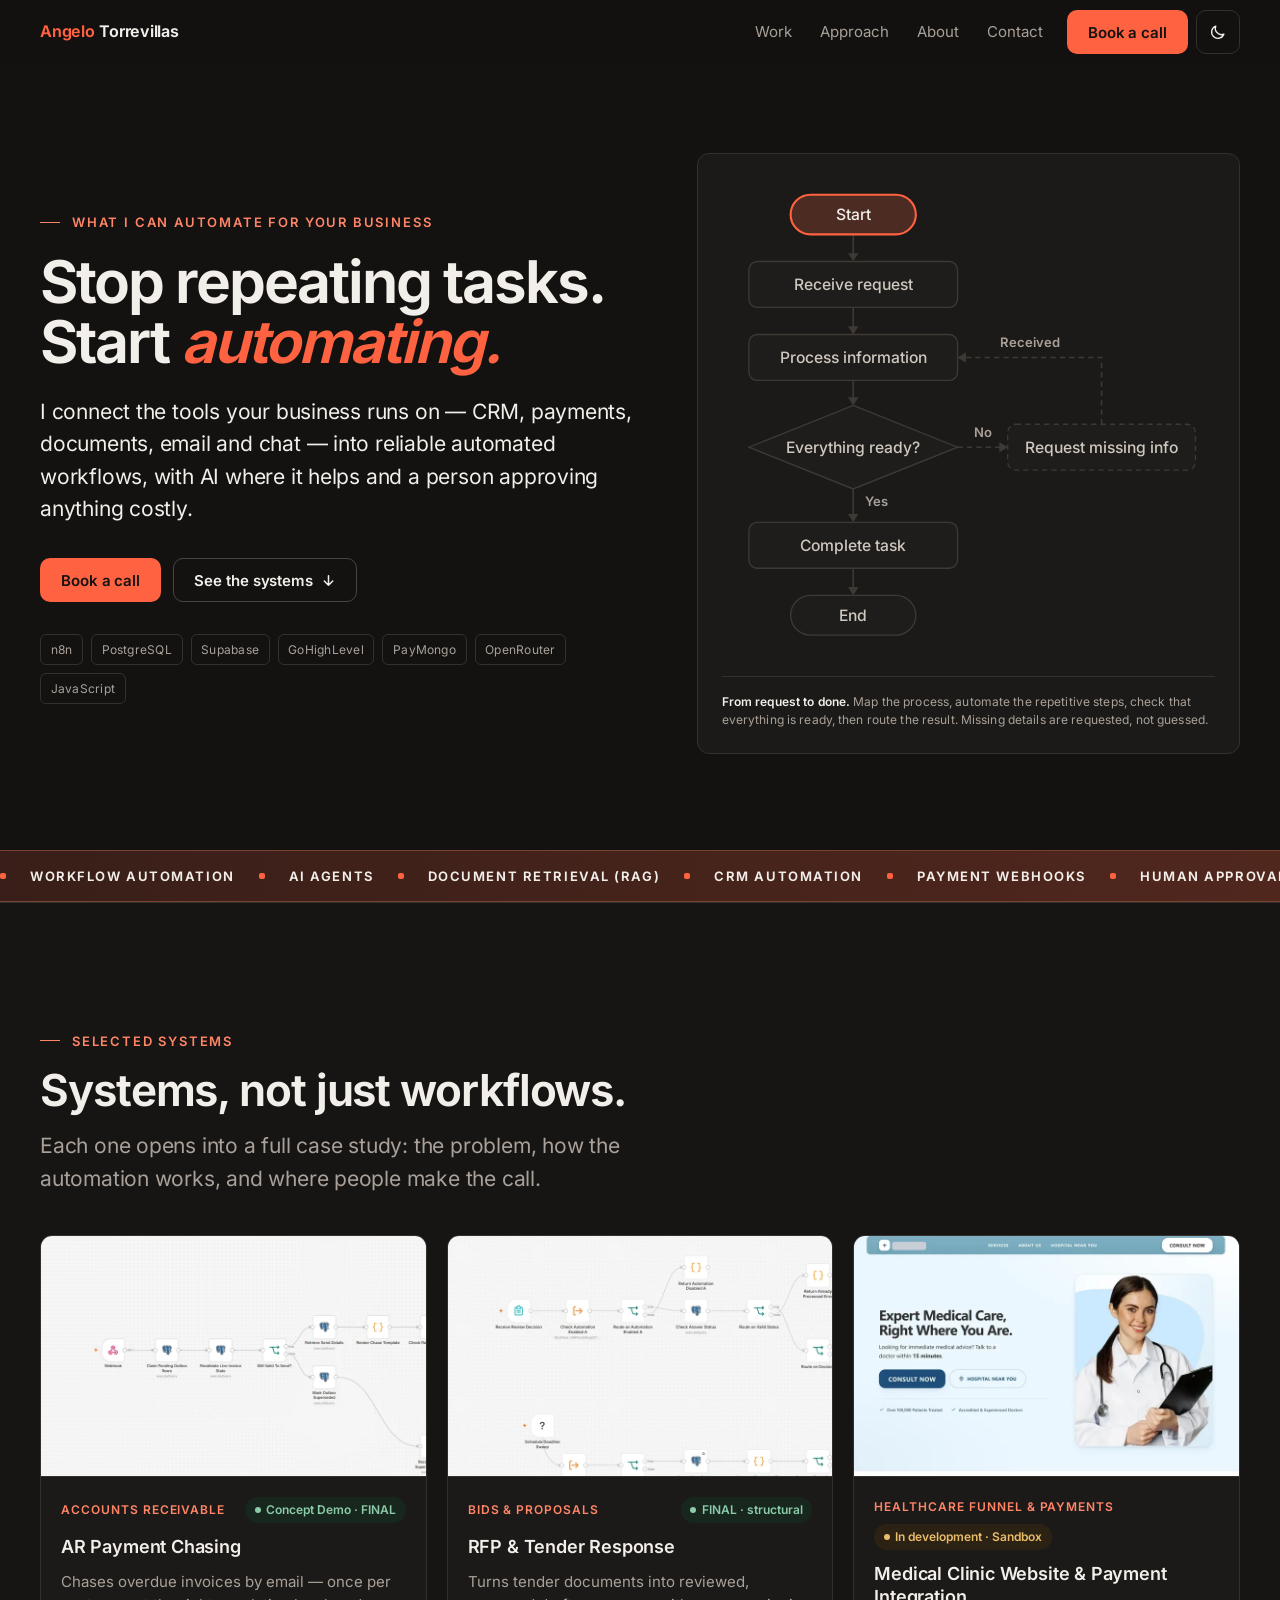
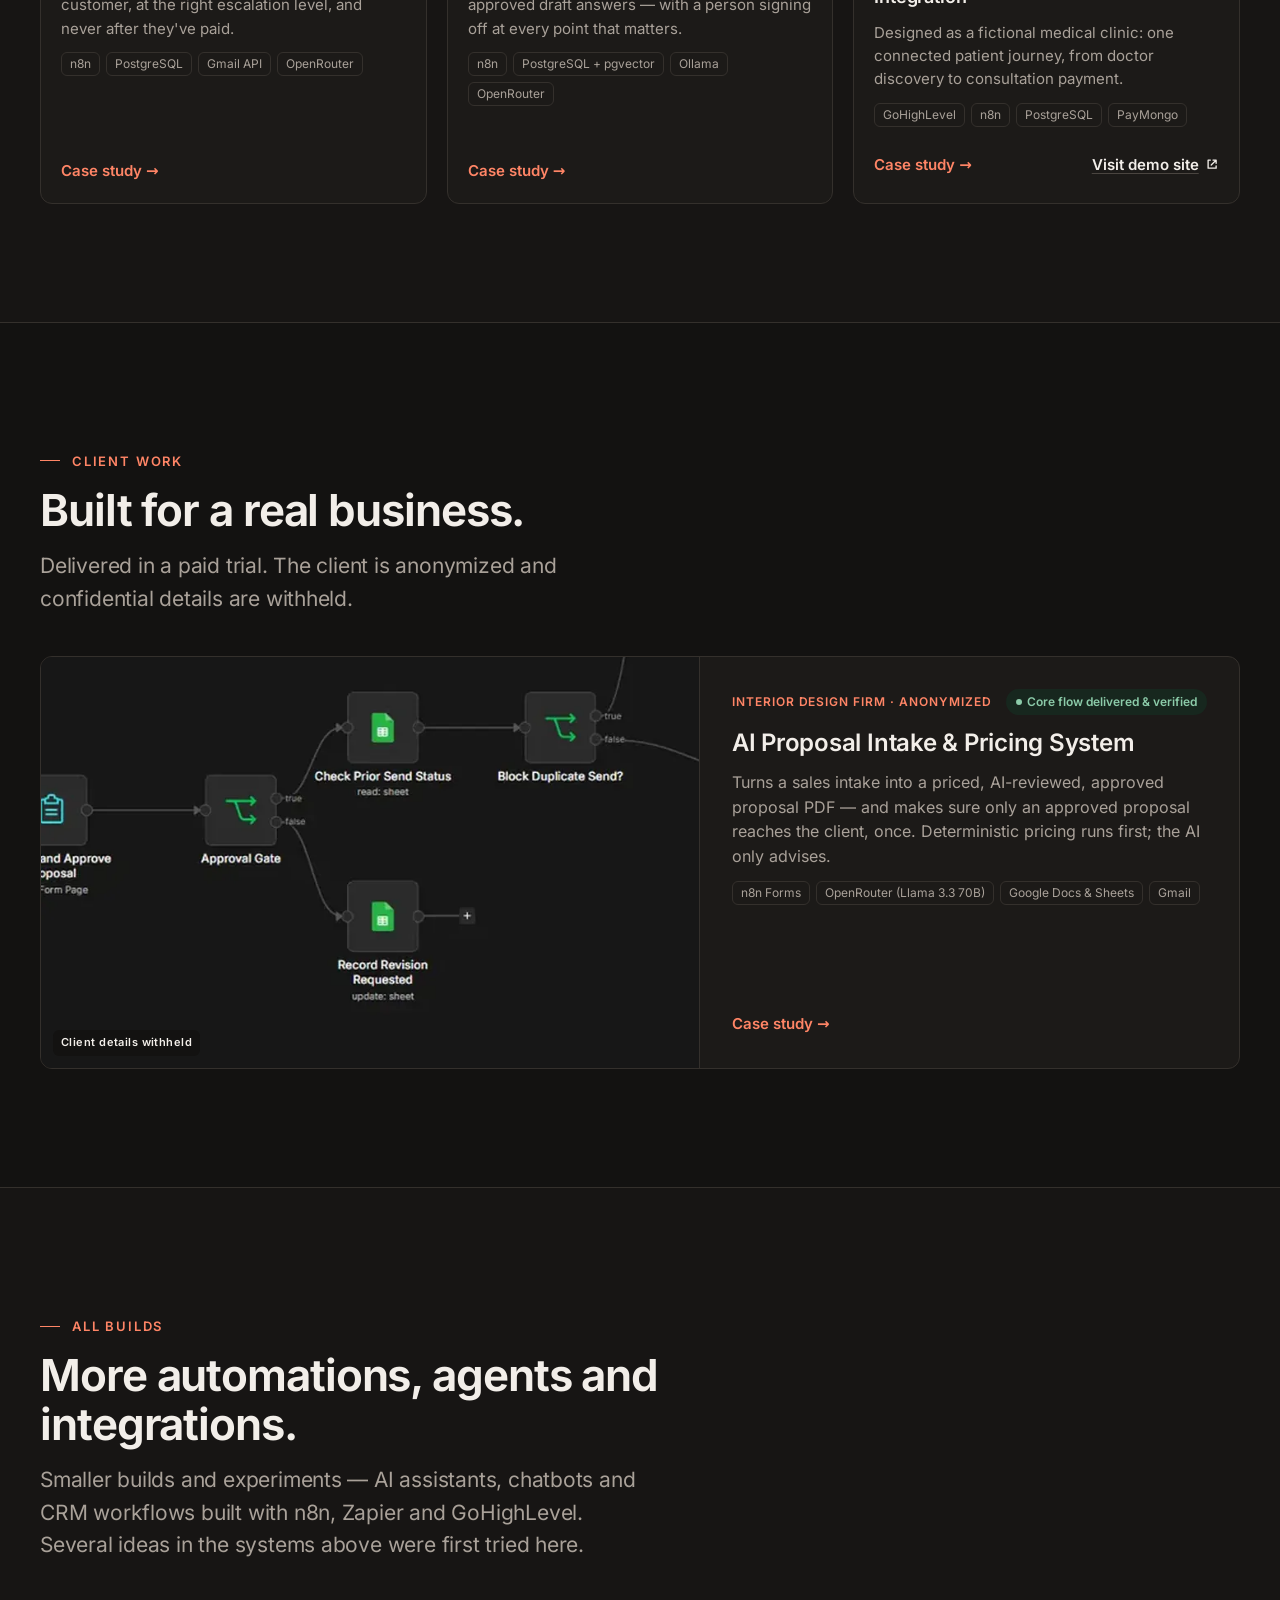
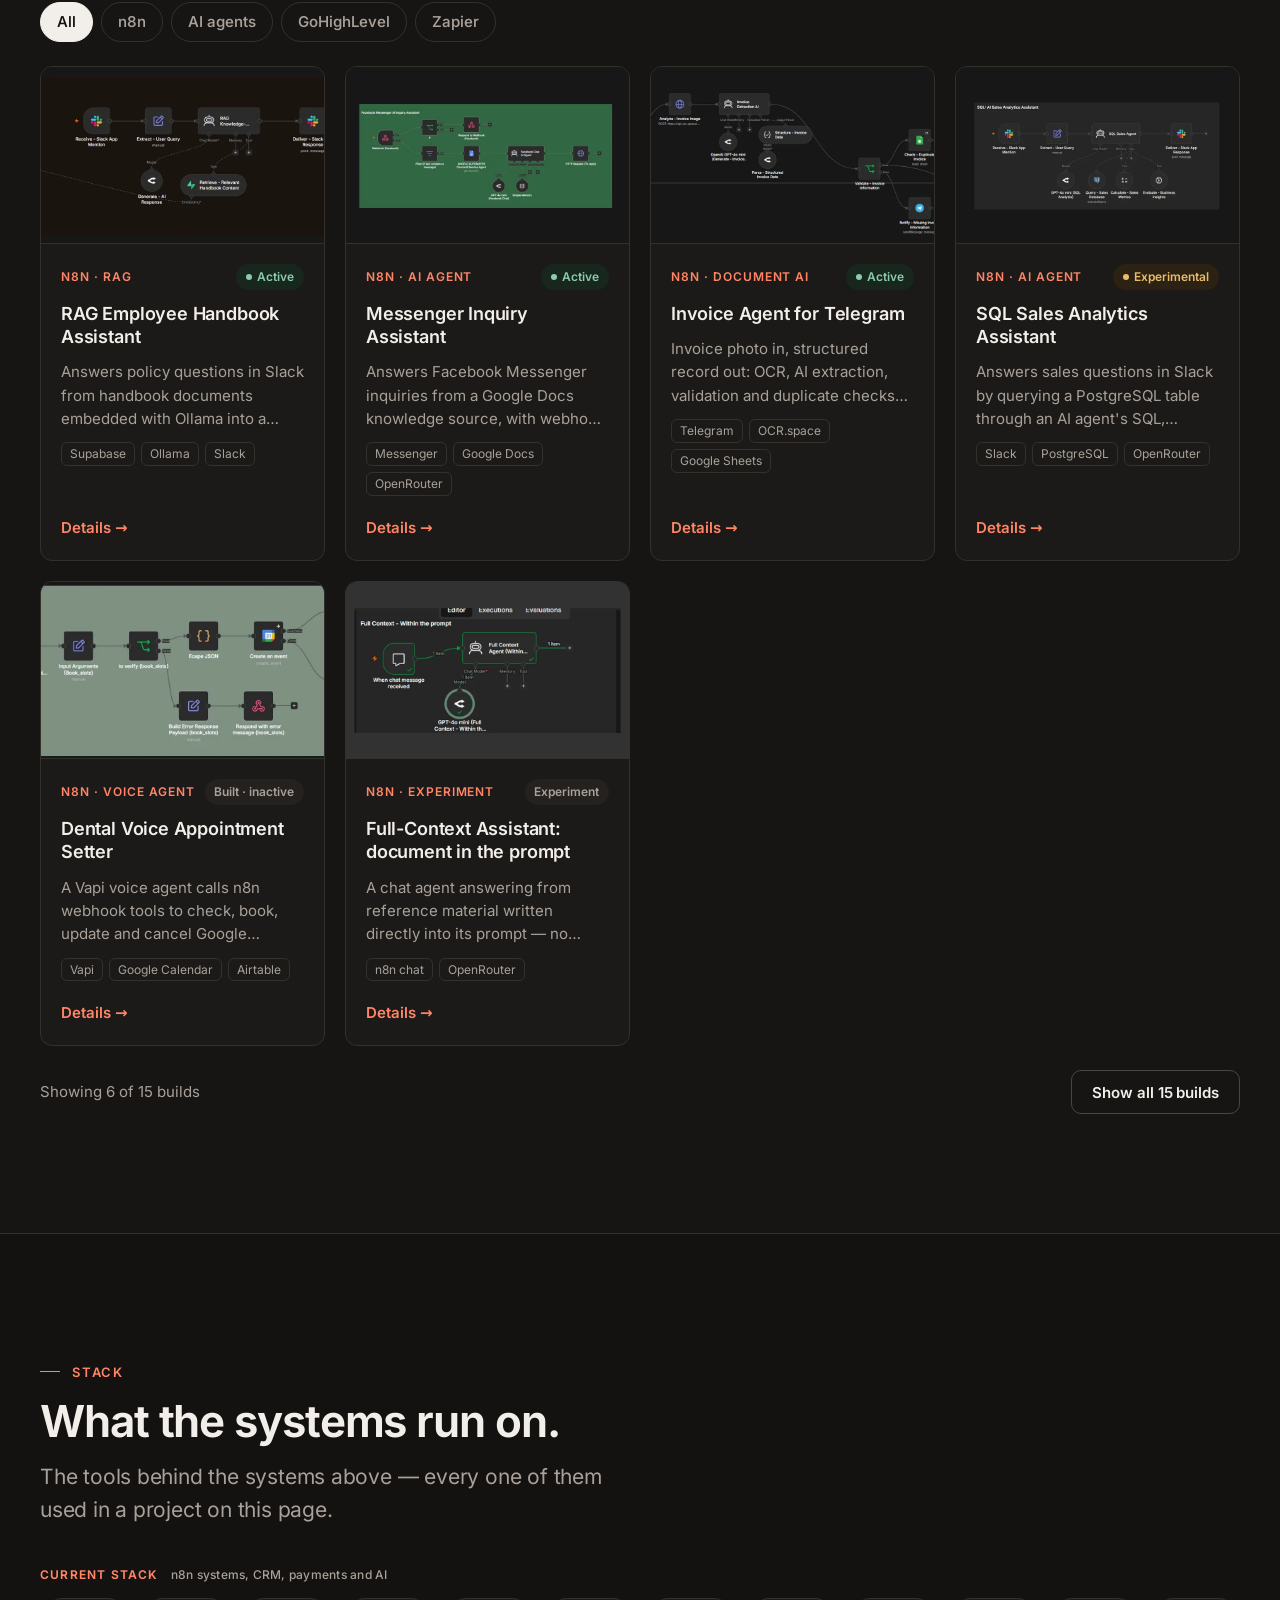
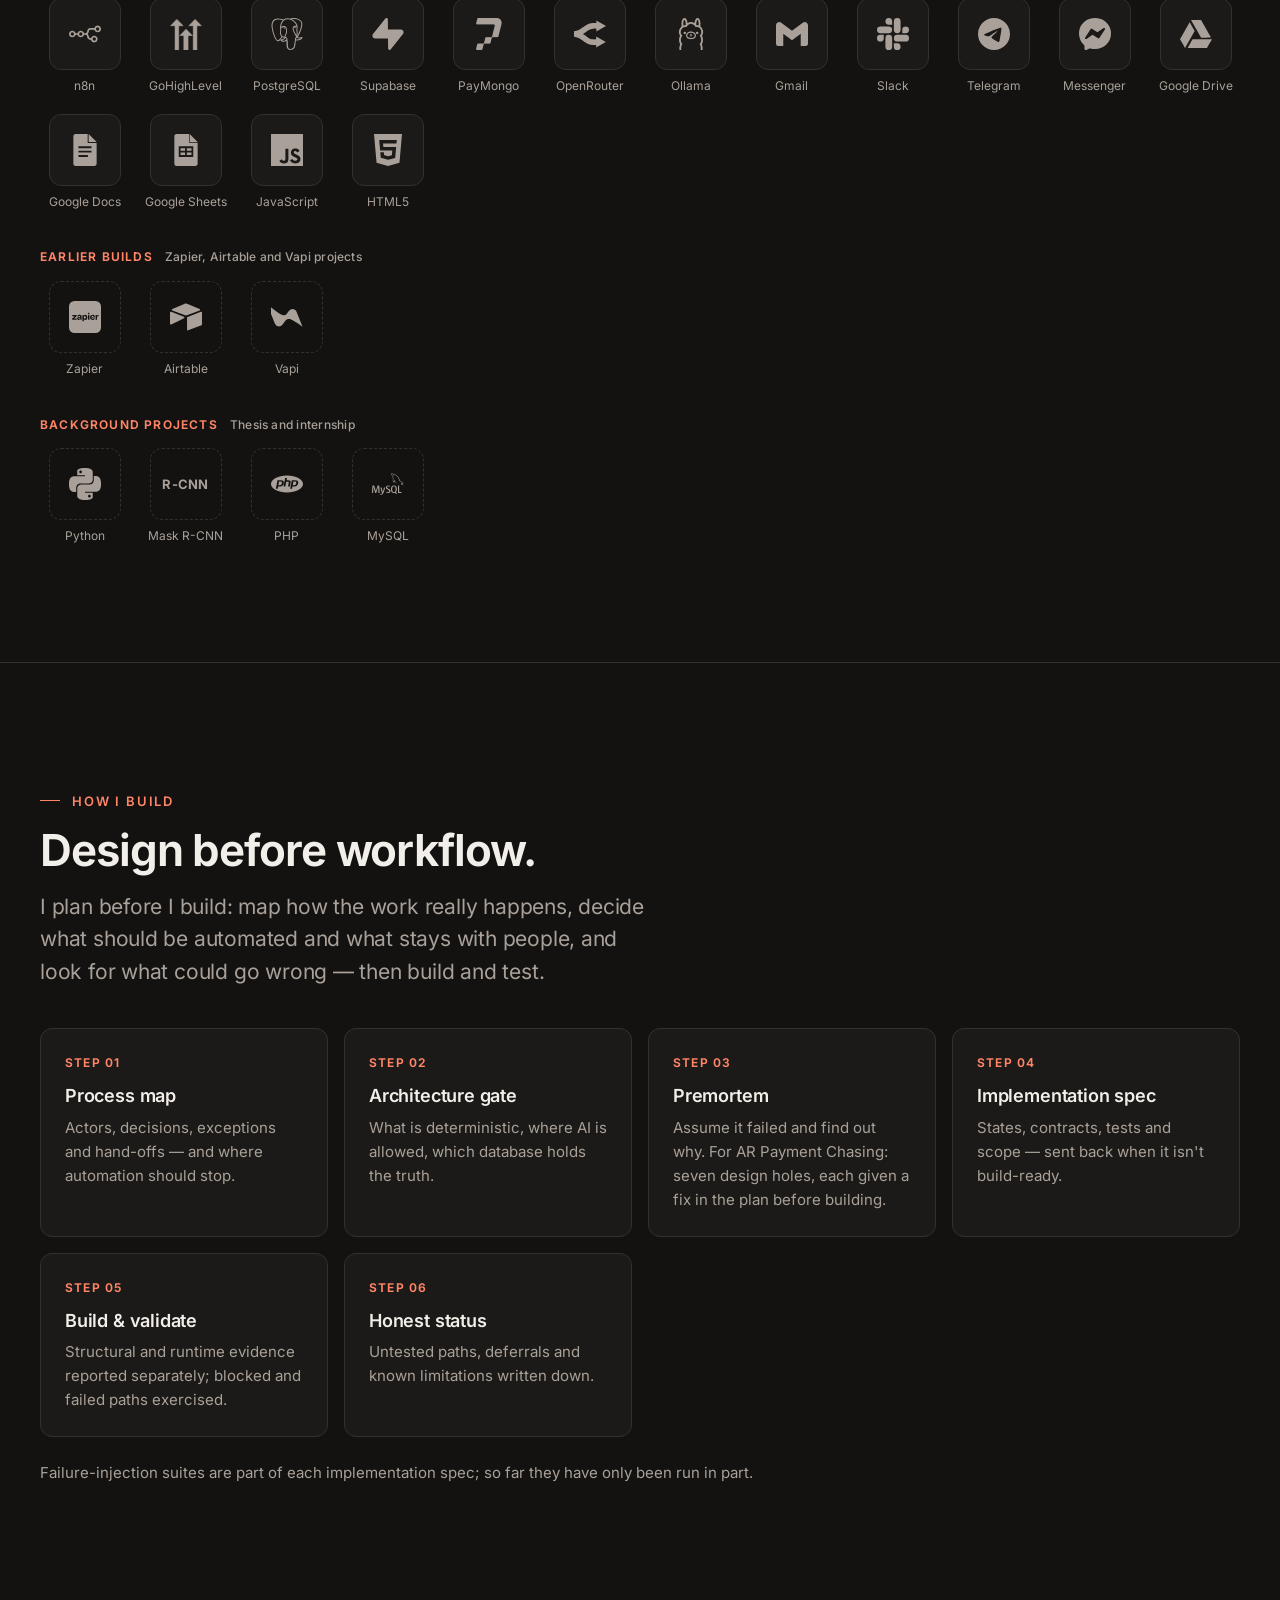
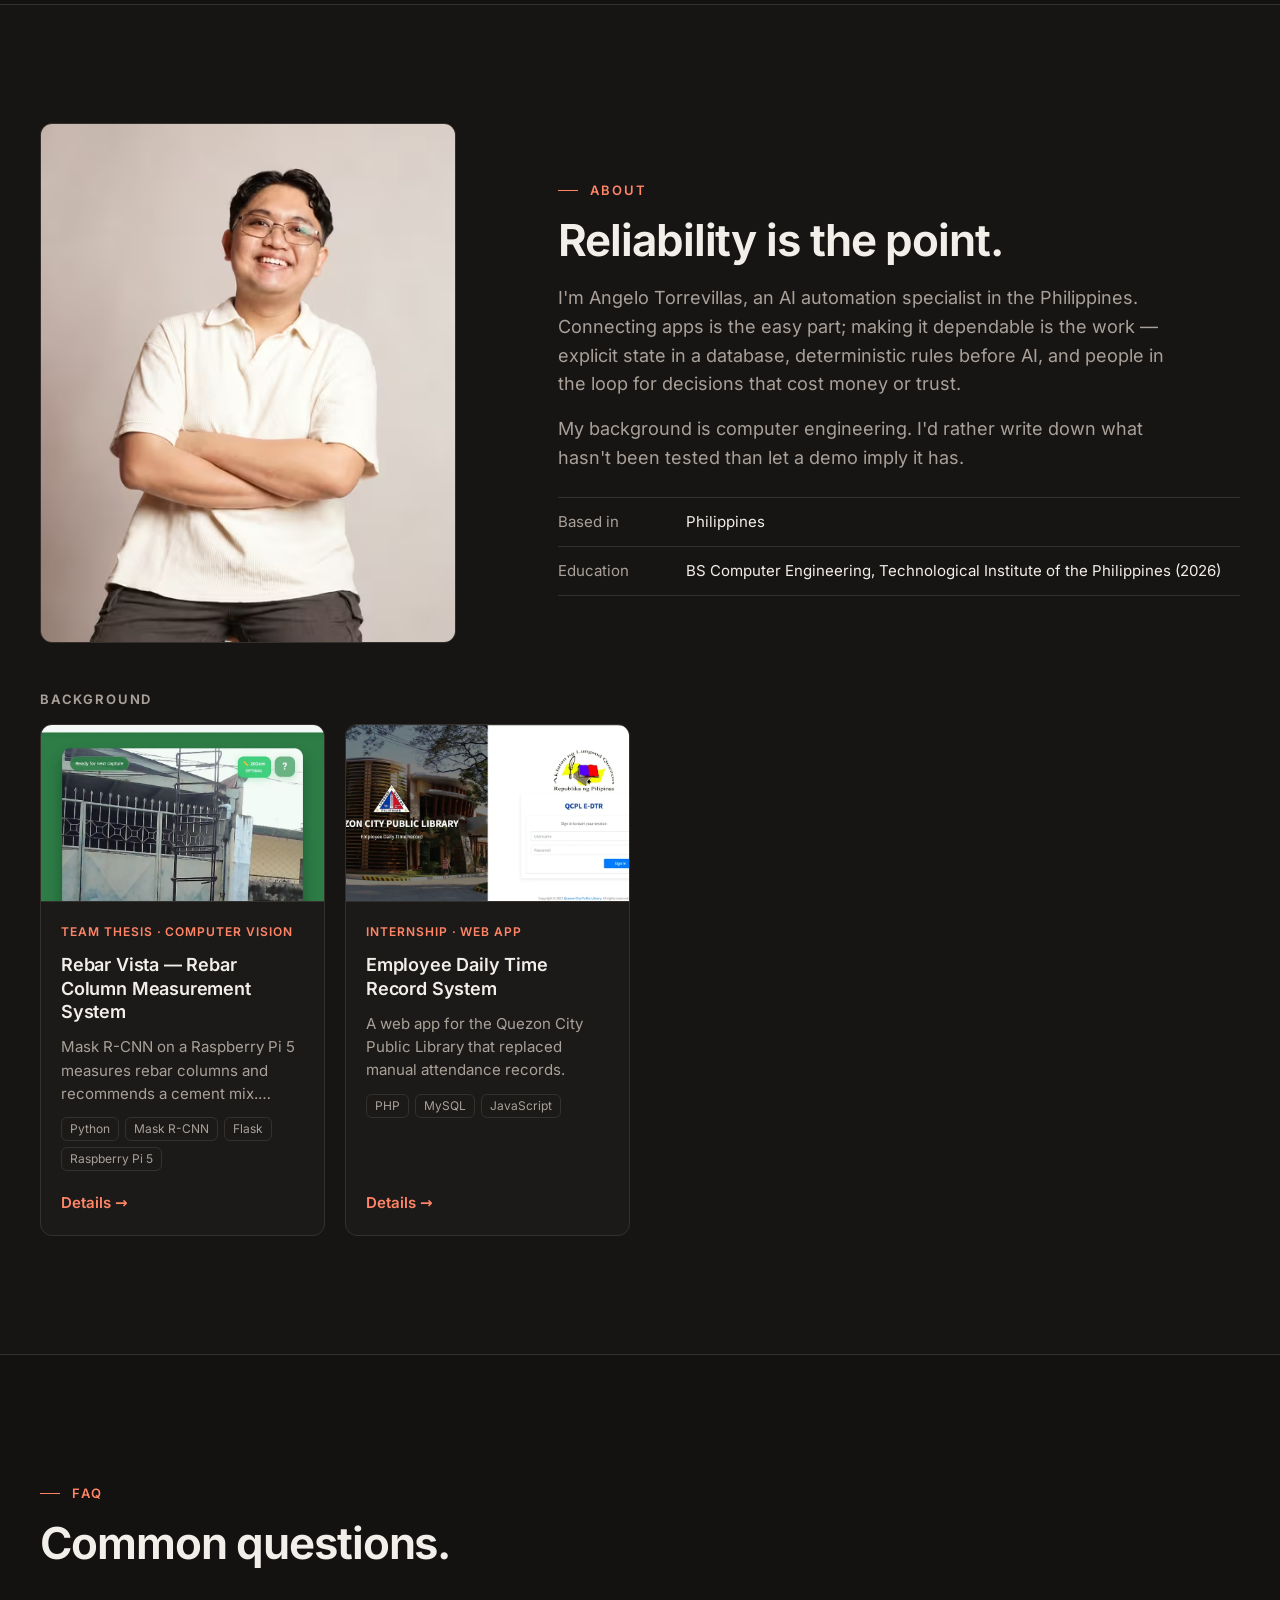
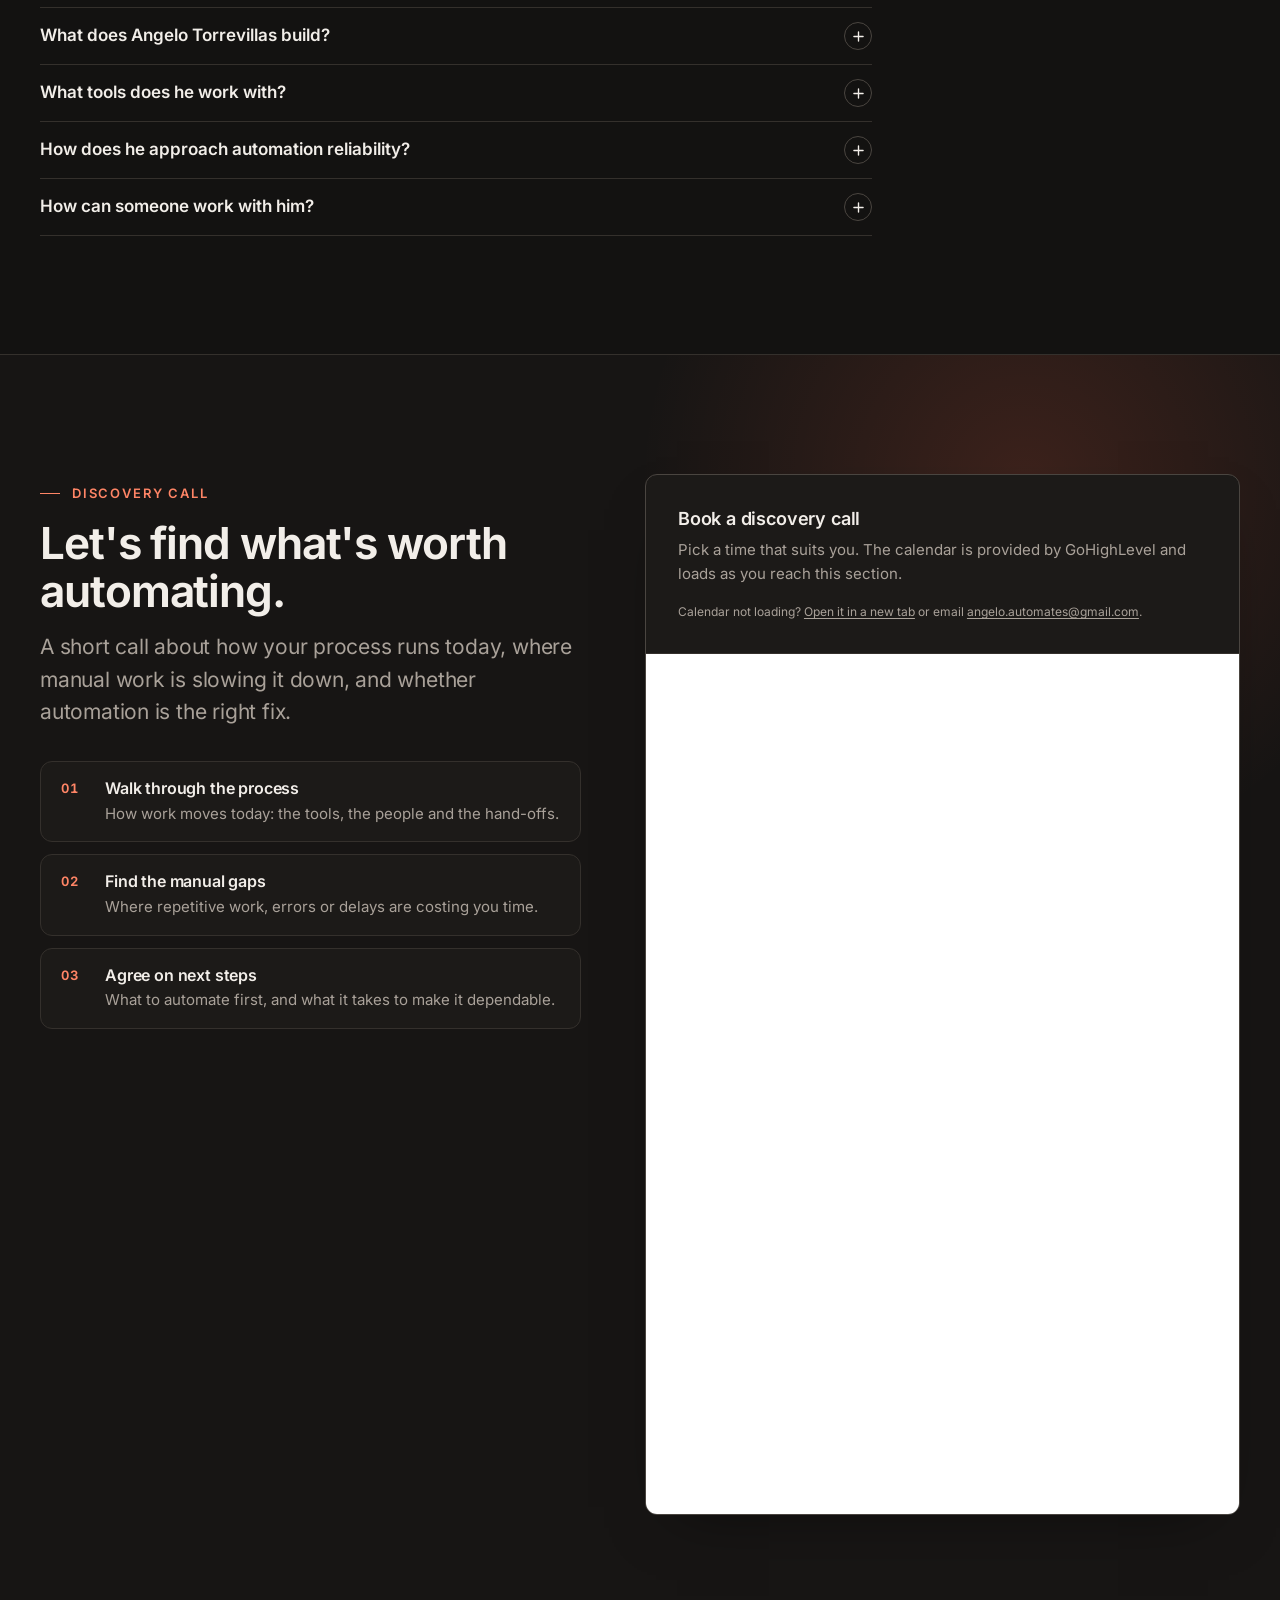
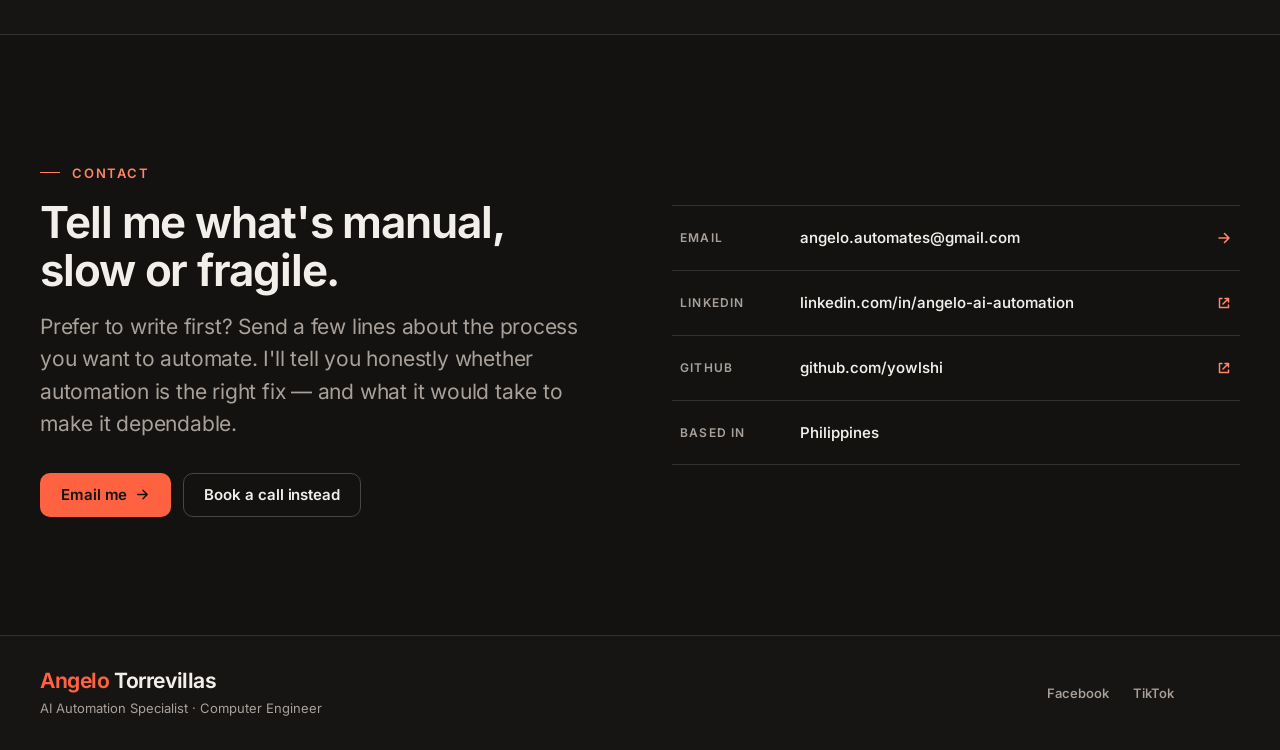
==== index.html @ 1aec5eed "fix: separate acted-on replies from flagged opt-outs in AR case study The AR "Runs automatically" li" ====
<!doctype html>
<html lang="en">
<head>
<meta charset="utf-8">
<meta name="viewport" content="width=device-width, initial-scale=1">
<title>Angelo Torrevillas · AI Automation Specialist</title>
<meta name="description" content="Angelo Torrevillas is an AI Automation Specialist in the Philippines who designs and builds automation systems with n8n, PostgreSQL, GoHighLevel, payment integrations and AI — with guardrails and human checkpoints built in.">
<link rel="canonical" href="https://torrevillas.tech/">
<meta name="robots" content="index, follow">
<meta name="author" content="Angelo Torrevillas">
<meta name="theme-color" content="#131211">
<meta name="color-scheme" content="dark light">

<meta property="og:type" content="profile">
<meta property="og:site_name" content="Angelo Torrevillas">
<meta property="og:title" content="Angelo Torrevillas · AI Automation Specialist">
<meta property="og:description" content="Automation systems with the guardrails and human checkpoints that keep them reliable — n8n, PostgreSQL, CRM and payment integrations, and AI.">
<meta property="og:url" content="https://torrevillas.tech/">
<meta property="og:image" content="https://torrevillas.tech/assets/images/social/og-image.png">
<meta property="og:image:width" content="1200">
<meta property="og:image:height" content="630">
<meta property="og:image:alt" content="Angelo Torrevillas — AI Automation Specialist">
<meta property="profile:first_name" content="Angelo">
<meta property="profile:last_name" content="Torrevillas">
<meta name="twitter:card" content="summary_large_image">
<meta name="twitter:title" content="Angelo Torrevillas · AI Automation Specialist">
<meta name="twitter:description" content="Automation systems with the guardrails and human checkpoints that keep them reliable.">
<meta name="twitter:image" content="https://torrevillas.tech/assets/images/social/og-image.png">

<link rel="icon" href="assets/images/ui/favicon.svg" type="image/svg+xml">
<link rel="icon" href="assets/images/ui/favicon-32.png" sizes="32x32" type="image/png">
<link rel="apple-touch-icon" href="assets/images/ui/apple-touch-icon.png">

<link rel="preload" href="assets/fonts/inter-latin-var.woff2" as="font" type="font/woff2" crossorigin>
<link rel="stylesheet" href="css/site.css">
<script>(function(d){d.classList.add('js');try{if(localStorage.getItem('theme')==='light'){d.setAttribute('data-theme','light')}}catch(e){}})(document.documentElement)</script>
<script src="js/site.js" defer></script>

<script type="application/ld+json">
{
  "@context": "https://schema.org",
  "@graph": [
    {
      "@type": "Person",
      "@id": "https://torrevillas.tech/#person",
      "name": "Angelo Torrevillas",
      "jobTitle": "AI Automation Specialist",
      "url": "https://torrevillas.tech/",
      "image": "https://torrevillas.tech/assets/images/profile/angelo-torrevillas-720.webp",
      "email": "mailto:angelo.automates@gmail.com",
      "address": { "@type": "PostalAddress", "addressCountry": "PH" },
      "alumniOf": { "@type": "CollegeOrUniversity", "name": "Technological Institute of the Philippines" },
      "knowsAbout": ["Workflow automation", "n8n", "PostgreSQL", "Supabase", "GoHighLevel", "PayMongo integration", "Webhooks", "AI agents", "Retrieval-augmented generation", "Human-in-the-loop approval workflows"],
      "sameAs": ["https://www.linkedin.com/in/angelo-ai-automation", "https://github.com/yowlshi"]
    },
    {
      "@type": "WebSite",
      "@id": "https://torrevillas.tech/#website",
      "url": "https://torrevillas.tech/",
      "name": "Angelo Torrevillas · AI Automation Specialist",
      "inLanguage": "en",
      "publisher": { "@id": "https://torrevillas.tech/#person" }
    },
    {
      "@type": "FAQPage",
      "@id": "https://torrevillas.tech/#faq",
      "mainEntity": [
        {
          "@type": "Question",
          "name": "What does Angelo Torrevillas build?",
          "acceptedAnswer": { "@type": "Answer", "text": "Automation systems for business processes: n8n and GoHighLevel workflows backed by a database, integrations with CRMs, payment providers, email and chat tools, and AI steps where they genuinely help — such as reviewing proposal pricing, classifying replies, or retrieving and drafting answers from approved documents." }
        },
        {
          "@type": "Question",
          "name": "What tools does he work with?",
          "acceptedAnswer": { "@type": "Answer", "text": "Mainly n8n, PostgreSQL and Supabase, and GoHighLevel. For AI he uses models accessed through OpenRouter and Ollama for embeddings; for payments, PayMongo (so far in sandbox); for communication, Gmail, Slack, Telegram and Facebook Messenger. He writes JavaScript for custom logic, and has used Zapier, Airtable and Vapi on earlier builds." }
        },
        {
          "@type": "Question",
          "name": "How does he approach automation reliability?",
          "acceptedAnswer": { "@type": "Answer", "text": "He maps how the business process actually works and runs a premortem to find what could go wrong before building. Fixed rules handle anything that must be exact, such as prices and payment status; AI gets a narrow role and no authority over money or records. Systems are built so a retry can't send the same email twice, sending can be stopped instantly with a kill switch, and a person approves anything costly or irreversible." }
        },
        {
          "@type": "Question",
          "name": "How can someone work with him?",
          "acceptedAnswer": { "@type": "Answer", "text": "Use the Book a call section on torrevillas.tech or email angelo.automates@gmail.com with a short description of the process you want to automate." }
        }
      ]
    }
  ]
}
</script>
</head>

<body>
<a class="skip-link" href="#main">Skip to content</a>

<header class="site-header">
  <div class="wrap">
    <nav class="nav" aria-label="Primary">
      <a class="brand" href="#top" aria-label="Angelo Torrevillas — back to top">
        <span class="brand-first">Angelo</span> Torrevillas
      </a>
      <div class="nav-right">
        <div class="nav-links" id="nav-links">
          <a href="#work">Work</a>
          <a href="#approach">Approach</a>
          <a href="#about">About</a>
          <a href="#contact">Contact</a>
          <a class="btn btn-primary nav-cta" href="#book">Book a call</a>
        </div>
        <button class="icon-btn theme-toggle" type="button" aria-label="Switch to light theme">
          <svg class="i-moon" viewBox="0 0 20 20" aria-hidden="true"><path d="M16.5 12.5A7 7 0 0 1 7.5 3.5a7 7 0 1 0 9 9Z" fill="none" stroke="currentColor" stroke-width="1.5" stroke-linejoin="round"/></svg>
          <svg class="i-sun" viewBox="0 0 20 20" aria-hidden="true"><circle cx="10" cy="10" r="3.5" fill="none" stroke="currentColor" stroke-width="1.5"/><path d="M10 1.5v2M10 16.5v2M1.5 10h2M16.5 10h2M4 4l1.4 1.4M14.6 14.6 16 16M4 16l1.4-1.4M14.6 5.4 16 4" stroke="currentColor" stroke-width="1.5" stroke-linecap="round"/></svg>
        </button>
        <button class="icon-btn nav-toggle" type="button" aria-expanded="false" aria-controls="nav-links" aria-label="Menu">
          <svg class="i-open" viewBox="0 0 18 18" aria-hidden="true"><path d="M2 5h14M2 13h14" stroke="currentColor" stroke-width="1.6" stroke-linecap="round" fill="none"/></svg>
          <svg class="i-close" viewBox="0 0 18 18" aria-hidden="true"><path d="M4 4l10 10M14 4L4 14" stroke="currentColor" stroke-width="1.6" stroke-linecap="round" fill="none"/></svg>
        </button>
      </div>
    </nav>
  </div>
</header>

<main id="main">

  <!-- ===================== HERO ===================== -->
  <section class="hero" aria-labelledby="hero-title">
    <div class="wrap hero-grid">
      <div>
        <p class="eyebrow">What I can automate for your business</p>
        <h1 class="display" id="hero-title"><span class="hero-line">Stop repeating tasks.</span> <span class="hero-line">Start <em class="hero-accent">automating.</em></span></h1>
        <p class="lede">I connect the tools your business runs on — CRM, payments, documents, email and chat — into reliable automated workflows, with AI where it helps and a person approving anything costly.</p>
        <div class="hero-actions">
          <a class="btn btn-primary" href="#book">Book a call</a>
          <a class="btn btn-ghost" href="#work">See the systems
            <svg viewBox="0 0 16 16" aria-hidden="true"><path d="M8 3v10M3.5 8.5 8 13l4.5-4.5" fill="none" stroke="currentColor" stroke-width="1.6" stroke-linecap="round" stroke-linejoin="round"/></svg>
          </a>
        </div>
        <ul class="stack-chips" aria-label="Core tools">
          <li>n8n</li><li>PostgreSQL</li><li>Supabase</li><li>GoHighLevel</li><li>PayMongo</li><li>OpenRouter</li><li>JavaScript</li>
        </ul>
      </div>

      <figure class="hero-figure">
        <!-- Process map: pill = start/end, rectangle = task, diamond = decision. js/site.js steps
             through it on a loop (data-k marks what lights up); without JS, or with reduced motion,
             the complete map is shown static. -->
        <svg class="wf wf-d" viewBox="0 0 460 450" role="img" aria-labelledby="wf-title wf-desc">
          <title id="wf-title">How an automated business process runs</title>
          <desc id="wf-desc">Start. Receive the request, then process the information. Decision: is everything ready? Yes: complete the task, then end. No: request the missing information; once it is received, process the information again and re-check.</desc>
          <g aria-hidden="true">
            <!-- edges: grey base, coral overlay drawn when that path is taken -->
            <path class="edge" d="M120 54V76"/><path class="edge-lit" data-k="e1" pathLength="1" d="M120 54V76"/>
            <path class="edge" d="M120 124V146"/><path class="edge-lit" data-k="e2" pathLength="1" d="M120 124V146"/>
            <path class="edge" d="M120 194V214"/><path class="edge-lit" data-k="e3" pathLength="1" d="M120 194V214"/>
            <path class="edge" d="M120 298V326"/><path class="edge-lit" data-k="yes" pathLength="1" d="M120 298V326"/>
            <path class="edge" d="M120 374V396"/><path class="edge-lit" data-k="e5" pathLength="1" d="M120 374V396"/>
            <path class="edge dash" d="M220 258H264"/><path class="edge-lit dash" data-k="no" d="M220 258H264"/>
            <path class="edge dash" d="M358 236V172H224"/><path class="edge-lit dash" data-k="back" d="M358 236V172H224"/>
            <polygon class="arrow" data-k="e1" points="115,72 125,72 120,80"/>
            <polygon class="arrow" data-k="e2" points="115,142 125,142 120,150"/>
            <polygon class="arrow" data-k="e3" points="115,210 125,210 120,218"/>
            <polygon class="arrow" data-k="yes" points="115,322 125,322 120,330"/>
            <polygon class="arrow" data-k="e5" points="115,392 125,392 120,400"/>
            <polygon class="arrow" data-k="no" points="260,253 260,263 268,258"/>
            <polygon class="arrow" data-k="back" points="228,167 228,177 220,172"/>
            <text class="lbl" data-k="yes" x="142" y="314">Yes</text>
            <text class="lbl" data-k="no" x="244" y="248">No</text>
            <text class="lbl" data-k="back" x="289" y="162">Received</text>
            <!-- shapes -->
            <g class="node" data-k="start"><rect x="60" y="16" width="120" height="38" rx="19"/><text x="120" y="35">Start</text></g>
            <g class="node" data-k="receive"><rect x="20" y="80" width="200" height="44" rx="8"/><text x="120" y="102">Receive request</text></g>
            <g class="node" data-k="process"><rect x="20" y="150" width="200" height="44" rx="8"/><text x="120" y="172">Process information</text></g>
            <g class="node" data-k="decide"><polygon points="120,218 220,258 120,298 20,258"/><text x="120" y="258">Everything ready?</text></g>
            <g class="node" data-k="complete"><rect x="20" y="330" width="200" height="44" rx="8"/><text x="120" y="352">Complete task</text></g>
            <g class="node" data-k="end"><rect x="60" y="400" width="120" height="38" rx="19"/><text x="120" y="419">End</text></g>
            <g class="node alt" data-k="recover"><rect x="268" y="236" width="180" height="44" rx="8"/><text x="358" y="258">Request missing info</text></g>
          </g>
        </svg>
        <svg class="wf wf-m" viewBox="0 0 320 450" role="img" aria-labelledby="wfm-title wfm-desc">
          <title id="wfm-title">How an automated business process runs</title>
          <desc id="wfm-desc">Start. Receive the request, then process the information. Decision: is everything ready? Yes: complete the task, then end. No: request the missing information; once it is received, process the information again and re-check.</desc>
          <g aria-hidden="true">
            <path class="edge" d="M96 54V76"/><path class="edge-lit" data-k="e1" pathLength="1" d="M96 54V76"/>
            <path class="edge" d="M96 124V146"/><path class="edge-lit" data-k="e2" pathLength="1" d="M96 124V146"/>
            <path class="edge" d="M96 194V214"/><path class="edge-lit" data-k="e3" pathLength="1" d="M96 194V214"/>
            <path class="edge" d="M96 298V326"/><path class="edge-lit" data-k="yes" pathLength="1" d="M96 298V326"/>
            <path class="edge" d="M96 374V396"/><path class="edge-lit" data-k="e5" pathLength="1" d="M96 374V396"/>
            <path class="edge dash" d="M186 258H210"/><path class="edge-lit dash" data-k="no" d="M186 258H210"/>
            <path class="edge dash" d="M264 232V172H190"/><path class="edge-lit dash" data-k="back" d="M264 232V172H190"/>
            <polygon class="arrow" data-k="e1" points="91,72 101,72 96,80"/>
            <polygon class="arrow" data-k="e2" points="91,142 101,142 96,150"/>
            <polygon class="arrow" data-k="e3" points="91,210 101,210 96,218"/>
            <polygon class="arrow" data-k="yes" points="91,322 101,322 96,330"/>
            <polygon class="arrow" data-k="e5" points="91,392 101,392 96,400"/>
            <polygon class="arrow" data-k="no" points="206,253 206,263 214,258"/>
            <polygon class="arrow" data-k="back" points="194,167 194,177 186,172"/>
            <text class="lbl" data-k="yes" x="118" y="314">Yes</text>
            <text class="lbl" data-k="no" x="200" y="248">No</text>
            <text class="lbl" data-k="back" x="225" y="162">Received</text>
            <g class="node" data-k="start"><rect x="46" y="16" width="100" height="38" rx="19"/><text x="96" y="35">Start</text></g>
            <g class="node" data-k="receive"><rect x="6" y="80" width="180" height="44" rx="8"/><text x="96" y="102">Receive request</text></g>
            <g class="node" data-k="process"><rect x="6" y="150" width="180" height="44" rx="8"/><text x="96" y="172">Process information</text></g>
            <g class="node" data-k="decide"><polygon points="96,218 186,258 96,298 6,258"/><text x="96" y="258">Everything ready?</text></g>
            <g class="node" data-k="complete"><rect x="6" y="330" width="180" height="44" rx="8"/><text x="96" y="352">Complete task</text></g>
            <g class="node" data-k="end"><rect x="46" y="400" width="100" height="38" rx="19"/><text x="96" y="419">End</text></g>
            <g class="node alt" data-k="recover"><rect x="214" y="232" width="100" height="52" rx="8"/><text x="264" y="258"><tspan x="264" dy="-0.6em">Request</tspan><tspan x="264" dy="1.2em">missing info</tspan></text></g>
          </g>
        </svg>
        <figcaption><strong>From request to done.</strong> Map the process, automate the repetitive steps, check that everything is ready, then route the result. Missing details are requested, not guessed.</figcaption>
      </figure>
    </div>
  </section>

  <!-- ===================== TICKER (moves left to right; the copy is decorative) ===================== -->
  <div class="ticker">
    <div class="ticker-track">
      <ul class="ticker-list" aria-label="What I build">
        <li>Workflow automation</li><li>AI agents</li><li>Document retrieval (RAG)</li><li>CRM automation</li><li>Payment webhooks</li><li>Human approval gates</li><li>Database-backed state</li><li>API integrations</li>
      </ul>
      <ul class="ticker-list ticker-copy" aria-hidden="true">
        <li>Workflow automation</li><li>AI agents</li><li>Document retrieval (RAG)</li><li>CRM automation</li><li>Payment webhooks</li><li>Human approval gates</li><li>Database-backed state</li><li>API integrations</li>
      </ul>
    </div>
  </div>

  <!-- ===================== SELECTED SYSTEMS ===================== -->
  <section id="work" class="band" aria-labelledby="work-title">
    <div class="wrap">
      <header class="section-head" data-reveal>
        <p class="eyebrow">Selected systems</p>
        <h2 id="work-title">Systems, not just workflows.</h2>
        <p class="lede">Each one opens into a full case study: the problem, how the automation works, and where people make the call.</p>
      </header>
      <div class="grid three">
        <article class="card" data-reveal>
          <div class="card-media"><img src="assets/images/projects/ar-payment-chasing/card.webp" width="800" height="500" loading="lazy" decoding="async" alt="n8n canvas of the Dispatch Approved Chases workflow: webhook, claim pending outbox rows, revalidate live invoice state, still valid to send."></div>
          <div class="card-body">
            <div class="card-meta"><span class="card-cat">Accounts receivable</span><span class="chip final">Concept Demo · FINAL</span></div>
            <h3><a href="#case-ar" data-case="case-ar">AR Payment Chasing</a></h3>
            <p class="card-desc">Chases overdue invoices by email — once per customer, at the right escalation level, and never after they've paid.</p>
            <ul class="pills" aria-label="Stack"><li>n8n</li><li>PostgreSQL</li><li>Gmail API</li><li>OpenRouter</li></ul>
            <p class="card-more" aria-hidden="true">Case study <span>→</span></p>
          </div>
        </article>
        <article class="card" data-reveal>
          <div class="card-media"><img src="assets/images/projects/rfp-tender-response/card.webp" width="800" height="500" loading="lazy" decoding="async" alt="n8n canvas of the Route Human Review and Approval workflow: review decision form and deadline sweep triggers with automation checks."></div>
          <div class="card-body">
            <div class="card-meta"><span class="card-cat">Bids &amp; proposals</span><span class="chip final">FINAL · structural</span></div>
            <h3><a href="#case-rfp" data-case="case-rfp">RFP &amp; Tender Response</a></h3>
            <p class="card-desc">Turns tender documents into reviewed, approved draft answers — with a person signing off at every point that matters.</p>
            <ul class="pills" aria-label="Stack"><li>n8n</li><li>PostgreSQL + pgvector</li><li>Ollama</li><li>OpenRouter</li></ul>
            <p class="card-more" aria-hidden="true">Case study <span>→</span></p>
          </div>
        </article>
        <article class="card" data-reveal>
          <div class="card-media"><img src="assets/images/projects/medical-clinic/card.webp" width="800" height="500" loading="lazy" decoding="async" alt="Landing page for a fictional clinic, name redacted: headline 'Expert Medical Care, Right Where You Are', with Consult Now and Hospital Near You buttons."></div>
          <div class="card-body">
            <div class="card-meta"><span class="card-cat">Healthcare funnel &amp; payments</span><span class="chip dev">In development · Sandbox</span></div>
            <h3><a href="#case-clinic" data-case="case-clinic">Medical Clinic Website &amp; Payment Integration</a></h3>
            <p class="card-desc">Designed as a fictional medical clinic: one connected patient journey, from doctor discovery to consultation payment.</p>
            <ul class="pills" aria-label="Stack"><li>GoHighLevel</li><li>n8n</li><li>PostgreSQL</li><li>PayMongo</li></ul>
            <div class="card-foot"><p class="card-more" aria-hidden="true">Case study <span>→</span></p><a class="card-visit" href="https://links.levelupservices.cc/preview/jZfMP8kA15QSNXfX2ZdX?notrack=true" target="_blank" rel="noopener">Visit demo site <svg viewBox="0 0 16 16" aria-hidden="true"><path d="M6 3.5H3.5v9h9V10M9 3.5h3.5V7M12.5 3.5 7 9" fill="none" stroke="currentColor" stroke-width="1.5" stroke-linecap="round" stroke-linejoin="round"/></svg><span class="visually-hidden"> (fictional clinic, opens in a new tab)</span></a></div>
          </div>
        </article>
      </div>
    </div>
  </section>

  <!-- ===================== CLIENT WORK ===================== -->
  <section id="client-work" aria-labelledby="client-title">
    <div class="wrap">
      <header class="section-head" data-reveal>
        <p class="eyebrow">Client work</p>
        <h2 id="client-title">Built for a real business.</h2>
        <p class="lede">Delivered in a paid trial. The client is anonymized and confidential details are withheld.</p>
      </header>
      <article class="card wide" data-reveal>
        <div class="card-media"><img src="assets/images/projects/ai-proposal-intake/card.webp" width="800" height="500" loading="lazy" decoding="async" alt="n8n canvas: approval gate, prior-send check, duplicate-send block and client email."><span class="privacy">Client details withheld</span></div>
        <div class="card-body">
          <div class="card-meta"><span class="card-cat">Interior design firm · Anonymized</span><span class="chip final">Core flow delivered &amp; verified</span></div>
          <h3><a href="#case-proposal" data-case="case-proposal">AI Proposal Intake &amp; Pricing System</a></h3>
          <p class="card-desc">Turns a sales intake into a priced, AI-reviewed, approved proposal PDF — and makes sure only an approved proposal reaches the client, once. Deterministic pricing runs first; the AI only advises.</p>
          <ul class="pills" aria-label="Stack"><li>n8n Forms</li><li>OpenRouter (Llama 3.3 70B)</li><li>Google Docs &amp; Sheets</li><li>Gmail</li></ul>
          <p class="card-more" aria-hidden="true">Case study <span>→</span></p>
        </div>
      </article>
    </div>
  </section>

  <!-- ===================== ALL BUILDS ===================== -->
  <section id="builds" class="band" aria-labelledby="builds-title">
    <div class="wrap">
      <header class="section-head" data-reveal>
        <p class="eyebrow">All builds</p>
        <h2 id="builds-title">More automations, agents and integrations.</h2>
        <p class="lede">Smaller builds and experiments — AI assistants, chatbots and CRM workflows built with n8n, Zapier and GoHighLevel. Several ideas in the systems above were first tried here.</p>
      </header>

      <div class="filters" role="group" aria-label="Filter builds by platform" hidden>
        <button class="filter" type="button" data-filter="all" aria-pressed="true">All</button>
        <button class="filter" type="button" data-filter="n8n" aria-pressed="false">n8n</button>
        <button class="filter" type="button" data-filter="ai" aria-pressed="false">AI agents</button>
        <button class="filter" type="button" data-filter="ghl" aria-pressed="false">GoHighLevel</button>
        <button class="filter" type="button" data-filter="zapier" aria-pressed="false">Zapier</button>
      </div>

      <div class="grid" id="builds-grid">
        <article class="card build" data-tags="n8n ai">
          <div class="card-media"><img src="assets/images/projects/rag-employee-handbook/card.webp" width="800" height="500" loading="lazy" decoding="async" alt="n8n canvas: Slack mention to a RAG knowledge agent with a retrieval tool over the handbook vector store, reply in Slack."></div>
          <div class="card-body">
            <div class="card-meta"><span class="card-cat">n8n · RAG</span><span class="chip final">Active</span></div>
            <h3><a href="#case-rag" data-case="case-rag">RAG Employee Handbook Assistant</a></h3>
            <p class="card-desc">Answers policy questions in Slack from handbook documents embedded with Ollama into a Supabase vector store.</p>
            <ul class="pills" aria-label="Stack"><li>Supabase</li><li>Ollama</li><li>Slack</li></ul>
            <p class="card-more" aria-hidden="true">Details <span>→</span></p>
          </div>
        </article>
        <article class="card build" data-tags="n8n ai">
          <div class="card-media"><img src="assets/images/projects/messenger-assistant/card.webp" width="800" height="500" loading="lazy" decoding="async" alt="n8n canvas: Facebook webhook with verification branch and a message branch through a knowledge document and chat agent to an HTTP reply."></div>
          <div class="card-body">
            <div class="card-meta"><span class="card-cat">n8n · AI agent</span><span class="chip final">Active</span></div>
            <h3><a href="#case-messenger" data-case="case-messenger">Messenger Inquiry Assistant</a></h3>
            <p class="card-desc">Answers Facebook Messenger inquiries from a Google Docs knowledge source, with webhook verification and short memory.</p>
            <ul class="pills" aria-label="Stack"><li>Messenger</li><li>Google Docs</li><li>OpenRouter</li></ul>
            <p class="card-more" aria-hidden="true">Details <span>→</span></p>
          </div>
        </article>
        <article class="card build" data-tags="n8n ai">
          <div class="card-media"><img src="assets/images/projects/invoice-agent/card.webp" width="800" height="500" loading="lazy" decoding="async" alt="n8n canvas: invoice image analysed by OCR, AI extraction with structured parser, validation and duplicate checks."></div>
          <div class="card-body">
            <div class="card-meta"><span class="card-cat">n8n · Document AI</span><span class="chip final">Active</span></div>
            <h3><a href="#case-invoice" data-case="case-invoice">Invoice Agent for Telegram</a></h3>
            <p class="card-desc">Invoice photo in, structured record out: OCR, AI extraction, validation and duplicate checks before anything is stored.</p>
            <ul class="pills" aria-label="Stack"><li>Telegram</li><li>OCR.space</li><li>Google Sheets</li></ul>
            <p class="card-more" aria-hidden="true">Details <span>→</span></p>
          </div>
        </article>
        <article class="card build" data-tags="n8n ai">
          <div class="card-media"><img src="assets/images/projects/sql-sales-analytics/card.webp" width="800" height="500" loading="lazy" decoding="async" alt="n8n canvas: Slack mention to SQL Sales Agent with GPT-4o mini, sales database query, calculator and reasoning tools, reply in Slack."></div>
          <div class="card-body">
            <div class="card-meta"><span class="card-cat">n8n · AI agent</span><span class="chip dev">Experimental</span></div>
            <h3><a href="#case-sql" data-case="case-sql">SQL Sales Analytics Assistant</a></h3>
            <p class="card-desc">Answers sales questions in Slack by querying a PostgreSQL table through an AI agent's SQL, calculator and reasoning tools.</p>
            <ul class="pills" aria-label="Stack"><li>Slack</li><li>PostgreSQL</li><li>OpenRouter</li></ul>
            <p class="card-more" aria-hidden="true">Details <span>→</span></p>
          </div>
        </article>
        <article class="card build" data-tags="n8n ai">
          <div class="card-media"><img src="assets/images/projects/dental-appointment-setter/card.webp" width="800" height="500" loading="lazy" decoding="async" alt="n8n Book slots tool: webhook, argument parsing and verification, Google Calendar event creation."></div>
          <div class="card-body">
            <div class="card-meta"><span class="card-cat">n8n · Voice agent</span><span class="chip plain">Built · inactive</span></div>
            <h3><a href="#case-dental" data-case="case-dental">Dental Voice Appointment Setter</a></h3>
            <p class="card-desc">A Vapi voice agent calls n8n webhook tools to check, book, update and cancel Google Calendar slots, logging calls in Airtable.</p>
            <ul class="pills" aria-label="Stack"><li>Vapi</li><li>Google Calendar</li><li>Airtable</li></ul>
            <p class="card-more" aria-hidden="true">Details <span>→</span></p>
          </div>
        </article>
        <article class="card build" data-tags="n8n ai">
          <div class="card-media"><img src="assets/images/projects/knowledge-grounding-experiments/card-prompt.webp" width="800" height="500" loading="lazy" decoding="async" alt="n8n canvas: chat trigger to a Full Context agent with a GPT-4o mini model."></div>
          <div class="card-body">
            <div class="card-meta"><span class="card-cat">n8n · Experiment</span><span class="chip plain">Experiment</span></div>
            <h3><a href="#case-fc-prompt" data-case="case-fc-prompt">Full-Context Assistant: document in the prompt</a></h3>
            <p class="card-desc">A chat agent answering from reference material written directly into its prompt — no retrieval step.</p>
            <ul class="pills" aria-label="Stack"><li>n8n chat</li><li>OpenRouter</li></ul>
            <p class="card-more" aria-hidden="true">Details <span>→</span></p>
          </div>
        </article>
        <article class="card build" data-tags="n8n ai">
          <div class="card-media"><img src="assets/images/projects/knowledge-grounding-experiments/card-flexible.webp" width="800" height="500" loading="lazy" decoding="async" alt="n8n canvas: chat trigger, two Google Docs fetched in sequence, then the Full Context agent."></div>
          <div class="card-body">
            <div class="card-meta"><span class="card-cat">n8n · Experiment</span><span class="chip plain">Experiment</span></div>
            <h3><a href="#case-fc-flexible" data-case="case-fc-flexible">Full-Context Assistant: documents fetched per message</a></h3>
            <p class="card-desc">Fetches two Google Docs on every message and passes their full text to the agent.</p>
            <ul class="pills" aria-label="Stack"><li>Google Docs</li><li>OpenRouter</li></ul>
            <p class="card-more" aria-hidden="true">Details <span>→</span></p>
          </div>
        </article>
        <article class="card build" data-tags="n8n ai">
          <div class="card-media"><img src="assets/images/projects/knowledge-grounding-experiments/card-tool.webp" width="800" height="500" loading="lazy" decoding="async" alt="n8n canvas: Full Context agent with two Google Docs connected as tools."></div>
          <div class="card-body">
            <div class="card-meta"><span class="card-cat">n8n · Experiment</span><span class="chip plain">Experiment</span></div>
            <h3><a href="#case-fc-tool" data-case="case-fc-tool">Full-Context Assistant: documents as tools</a></h3>
            <p class="card-desc">The same two Google Docs exposed as tools the agent can choose to call.</p>
            <ul class="pills" aria-label="Stack"><li>Google Docs</li><li>OpenRouter</li></ul>
            <p class="card-more" aria-hidden="true">Details <span>→</span></p>
          </div>
        </article>
        <article class="card build" data-tags="n8n ai">
          <div class="card-media"><img src="assets/images/projects/sql-sales-analytics/card-sales-data.webp" width="800" height="500" loading="lazy" decoding="async" alt="n8n canvas: chat trigger to Online Sales Agent with GPT-4o mini, four data table tools and a calculator."></div>
          <div class="card-body">
            <div class="card-meta"><span class="card-cat">n8n · AI agent</span><span class="chip plain">Superseded by SQL version</span></div>
            <h3><a href="#case-sales-data" data-case="case-sales-data">AI Sales Data Assistant</a></h3>
            <p class="card-desc">The earlier sales assistant: an agent answering questions through four n8n Data Table tools and a calculator.</p>
            <ul class="pills" aria-label="Stack"><li>n8n Data Tables</li><li>OpenRouter</li></ul>
            <p class="card-more" aria-hidden="true">Details <span>→</span></p>
          </div>
        </article>
        <article class="card build" data-tags="zapier">
          <div class="card-media"><img src="assets/images/projects/zapier-asana-crm/card.webp" width="800" height="500" loading="lazy" decoding="async" alt="Zapier editor: Asana trigger split into five paths: Ready to Start, No Response, Quoted, Approved, and Paid and Closed."></div>
          <div class="card-body">
            <div class="card-meta"><span class="card-cat">Zapier · CRM</span><span class="chip plain">Earlier build</span></div>
            <h3><a href="#case-zap-asana" data-case="case-zap-asana">Zapier–Asana CRM Automation</a></h3>
            <p class="card-desc">An Asana task update routes each lead down one of five paths: folders, sub-tasks, timed follow-ups and emails.</p>
            <ul class="pills" aria-label="Stack"><li>Zapier</li><li>Asana</li><li>Gmail</li></ul>
            <p class="card-more" aria-hidden="true">Details <span>→</span></p>
          </div>
        </article>
        <article class="card build" data-tags="zapier ai">
          <div class="card-media"><img src="assets/images/projects/zapier-lead-qualification/card.webp" width="800" height="500" loading="lazy" decoding="async" alt="Zapier editor: form submission, Apollo organisation lookup and AI lead scoring steps."></div>
          <div class="card-body">
            <div class="card-meta"><span class="card-cat">Zapier · Lead qualification</span><span class="chip plain">Earlier build</span></div>
            <h3><a href="#case-zap-lead" data-case="case-zap-lead">Zapier Lead Qualification &amp; Outreach</a></h3>
            <p class="card-desc">Enriches form leads through Apollo, scores them with AI, and routes high, medium and low leads to different follow-up.</p>
            <ul class="pills" aria-label="Stack"><li>Zapier</li><li>Apollo</li><li>Supabase</li><li>Slack</li></ul>
            <p class="card-more" aria-hidden="true">Details <span>→</span></p>
          </div>
        </article>
        <article class="card build" data-tags="zapier ai">
          <div class="card-media"><img src="assets/images/projects/zapier-content-repurposing/card.webp" width="800" height="500" loading="lazy" decoding="async" alt="Zapier editor: new Google Drive file, date formatting, logging and an mp3 filter."></div>
          <div class="card-body">
            <div class="card-meta"><span class="card-cat">Zapier · Content</span><span class="chip plain">Earlier build</span></div>
            <h3><a href="#case-zap-content" data-case="case-zap-content">Zapier Content Repurposing</a></h3>
            <p class="card-desc">Audio dropped in Google Drive is transcribed, drafted into blog and social posts, and routed to publish or review.</p>
            <ul class="pills" aria-label="Stack"><li>Zapier</li><li>Google Drive</li><li>Sheets</li></ul>
            <p class="card-more" aria-hidden="true">Details <span>→</span></p>
          </div>
        </article>
        <article class="card build" data-tags="ghl">
          <div class="card-media"><img src="assets/images/projects/ghl-car-insurance-sales/card.webp" width="800" height="500" loading="lazy" decoding="async" alt="GoHighLevel workflow builder: contact tag or new contact triggers, waits, opportunity creation and tagging."></div>
          <div class="card-body">
            <div class="card-meta"><span class="card-cat">GoHighLevel · CRM</span><span class="chip plain">Earlier build</span></div>
            <h3><a href="#case-ghl-insurance" data-case="case-ghl-insurance">Car Insurance Sales Workflows</a></h3>
            <p class="card-desc">New leads get an opportunity, tags, an intake-form email, an assigned agent and an internal alert.</p>
            <ul class="pills" aria-label="Stack"><li>GoHighLevel</li><li>Email</li></ul>
            <p class="card-more" aria-hidden="true">Details <span>→</span></p>
          </div>
        </article>
        <article class="card build" data-tags="ghl">
          <div class="card-media"><img src="assets/images/projects/ghl-salon-client-retention/card.webp" width="800" height="500" loading="lazy" decoding="async" alt="GoHighLevel workflow builder: salon inquiry form, waits, opportunity and tag steps."></div>
          <div class="card-body">
            <div class="card-meta"><span class="card-cat">GoHighLevel · CRM</span><span class="chip plain">Earlier build</span></div>
            <h3><a href="#case-ghl-salon" data-case="case-ghl-salon">Salon Client Retention Pipeline</a></h3>
            <p class="card-desc">Salon inquiries become opportunities with a welcome email, a front-desk alert, a note and a contact task.</p>
            <ul class="pills" aria-label="Stack"><li>GoHighLevel</li><li>Email</li></ul>
            <p class="card-more" aria-hidden="true">Details <span>→</span></p>
          </div>
        </article>
        <article class="card build" data-tags="ghl">
          <div class="card-media"><img src="assets/images/projects/ghl-lead-nurturing-pipeline/card.webp" width="800" height="500" loading="lazy" decoding="async" alt="GoHighLevel workflow builder: booked-appointment form, waits and tag changes."></div>
          <div class="card-body">
            <div class="card-meta"><span class="card-cat">GoHighLevel · CRM</span><span class="chip plain">Earlier build</span></div>
            <h3><a href="#case-ghl-nurture" data-case="case-ghl-nurture">Lead Nurturing Pipeline</a></h3>
            <p class="card-desc">Tag-driven stages move a lead from new, to nurturing, to booked as forms are submitted.</p>
            <ul class="pills" aria-label="Stack"><li>GoHighLevel</li><li>Forms</li></ul>
            <p class="card-more" aria-hidden="true">Details <span>→</span></p>
          </div>
        </article>
      </div>

      <div class="builds-foot">
        <p class="builds-count" id="builds-count" aria-live="polite">15 builds</p>
        <button class="btn btn-ghost show-more" type="button" aria-expanded="false" aria-controls="builds-grid" hidden>Show all builds</button>
      </div>
    </div>
  </section>

  <!-- ===================== STACK ===================== -->
  <section id="stack" class="stack-section" aria-labelledby="stack-title">
    <div class="wrap">
      <header class="section-head" data-reveal>
        <p class="eyebrow">Stack</p>
        <h2 id="stack-title">What the systems run on.</h2>
        <p class="lede">The tools behind the systems above — every one of them used in a project on this page.</p>
      </header>
      <div class="tools" data-reveal>
        <div class="tools-group">
          <h3>Current stack <span>n8n systems, CRM, payments and AI</span></h3>
          <ul class="tools-grid">
            <li class="tool" style="--brand:#EA4B71"><span class="tool-tile" aria-hidden="true"><span class="mark" style="-webkit-mask-image:url(assets/images/stack/n8n.svg);mask-image:url(assets/images/stack/n8n.svg)"></span></span><span class="tool-name">n8n</span></li>
            <li class="tool" style="--brand:#188BF6"><span class="tool-tile" aria-hidden="true"><span class="mark" style="-webkit-mask-image:url(assets/images/stack/gohighlevel.png);mask-image:url(assets/images/stack/gohighlevel.png)"></span></span><span class="tool-name">GoHighLevel</span></li>
            <li class="tool" style="--brand:#4169E1"><span class="tool-tile" aria-hidden="true"><span class="mark" style="-webkit-mask-image:url(assets/images/stack/postgresql.svg);mask-image:url(assets/images/stack/postgresql.svg)"></span></span><span class="tool-name">PostgreSQL</span></li>
            <li class="tool" style="--brand:#3FCF8E"><span class="tool-tile" aria-hidden="true"><span class="mark" style="-webkit-mask-image:url(assets/images/stack/supabase.svg);mask-image:url(assets/images/stack/supabase.svg)"></span></span><span class="tool-name">Supabase</span></li>
            <li class="tool" style="--brand:#D9F07F"><span class="tool-tile" aria-hidden="true"><span class="mark" style="-webkit-mask-image:url(assets/images/stack/paymongo.png);mask-image:url(assets/images/stack/paymongo.png)"></span></span><span class="tool-name">PayMongo</span></li>
            <li class="tool" style="--brand:#94A3B8"><span class="tool-tile" aria-hidden="true"><span class="mark" style="-webkit-mask-image:url(assets/images/stack/openrouter.svg);mask-image:url(assets/images/stack/openrouter.svg)"></span></span><span class="tool-name">OpenRouter</span></li>
            <li class="tool" style="--brand:#FFFFFF"><span class="tool-tile" aria-hidden="true"><span class="mark" style="-webkit-mask-image:url(assets/images/stack/ollama.svg);mask-image:url(assets/images/stack/ollama.svg)"></span></span><span class="tool-name">Ollama</span></li>
            <li class="tool" style="--brand:#EA4335"><span class="tool-tile" aria-hidden="true"><span class="mark" style="-webkit-mask-image:url(assets/images/stack/gmail.svg);mask-image:url(assets/images/stack/gmail.svg)"></span></span><span class="tool-name">Gmail</span></li>
            <li class="tool" style="--brand:#E01E5A"><span class="tool-tile" aria-hidden="true"><span class="mark" style="-webkit-mask-image:url(assets/images/stack/slack.svg);mask-image:url(assets/images/stack/slack.svg)"></span></span><span class="tool-name">Slack</span></li>
            <li class="tool" style="--brand:#26A5E4"><span class="tool-tile" aria-hidden="true"><span class="mark" style="-webkit-mask-image:url(assets/images/stack/telegram.svg);mask-image:url(assets/images/stack/telegram.svg)"></span></span><span class="tool-name">Telegram</span></li>
            <li class="tool" style="--brand:#0866FF"><span class="tool-tile" aria-hidden="true"><span class="mark" style="-webkit-mask-image:url(assets/images/stack/messenger.svg);mask-image:url(assets/images/stack/messenger.svg)"></span></span><span class="tool-name">Messenger</span></li>
            <li class="tool" style="--brand:#4285F4"><span class="tool-tile" aria-hidden="true"><span class="mark" style="-webkit-mask-image:url(assets/images/stack/googledrive.svg);mask-image:url(assets/images/stack/googledrive.svg)"></span></span><span class="tool-name">Google Drive</span></li>
            <li class="tool" style="--brand:#4285F4"><span class="tool-tile" aria-hidden="true"><span class="mark" style="-webkit-mask-image:url(assets/images/stack/googledocs.svg);mask-image:url(assets/images/stack/googledocs.svg)"></span></span><span class="tool-name">Google Docs</span></li>
            <li class="tool" style="--brand:#34A853"><span class="tool-tile" aria-hidden="true"><span class="mark" style="-webkit-mask-image:url(assets/images/stack/googlesheets.svg);mask-image:url(assets/images/stack/googlesheets.svg)"></span></span><span class="tool-name">Google Sheets</span></li>
            <li class="tool" style="--brand:#F7DF1E"><span class="tool-tile" aria-hidden="true"><span class="mark" style="-webkit-mask-image:url(assets/images/stack/javascript.svg);mask-image:url(assets/images/stack/javascript.svg)"></span></span><span class="tool-name">JavaScript</span></li>
            <li class="tool" style="--brand:#E34F26"><span class="tool-tile" aria-hidden="true"><span class="mark" style="-webkit-mask-image:url(assets/images/stack/html5.svg);mask-image:url(assets/images/stack/html5.svg)"></span></span><span class="tool-name">HTML5</span></li>
          </ul>
        </div>
        <div class="tools-group is-past">
          <h3>Earlier builds <span>Zapier, Airtable and Vapi projects</span></h3>
          <ul class="tools-grid">
            <li class="tool" style="--brand:#FF4F00"><span class="tool-tile" aria-hidden="true"><span class="mark" style="-webkit-mask-image:url(assets/images/stack/zapier.svg);mask-image:url(assets/images/stack/zapier.svg)"></span></span><span class="tool-name">Zapier</span></li>
            <li class="tool" style="--brand:#18BFFF"><span class="tool-tile" aria-hidden="true"><span class="mark" style="-webkit-mask-image:url(assets/images/stack/airtable.svg);mask-image:url(assets/images/stack/airtable.svg)"></span></span><span class="tool-name">Airtable</span></li>
            <li class="tool" style="--brand:#62F6B5"><span class="tool-tile" aria-hidden="true"><span class="mark" style="-webkit-mask-image:url(assets/images/stack/vapi.svg);mask-image:url(assets/images/stack/vapi.svg)"></span></span><span class="tool-name">Vapi</span></li>
          </ul>
        </div>
        <div class="tools-group is-past">
          <h3>Background projects <span>Thesis and internship</span></h3>
          <ul class="tools-grid">
            <li class="tool" style="--brand:#3776AB"><span class="tool-tile" aria-hidden="true"><span class="mark" style="-webkit-mask-image:url(assets/images/stack/python.svg);mask-image:url(assets/images/stack/python.svg)"></span></span><span class="tool-name">Python</span></li>
            <li class="tool"><span class="tool-tile tool-text" aria-hidden="true">R-CNN</span><span class="tool-name">Mask R-CNN</span></li>
            <li class="tool" style="--brand:#777BB4"><span class="tool-tile" aria-hidden="true"><span class="mark" style="-webkit-mask-image:url(assets/images/stack/php.svg);mask-image:url(assets/images/stack/php.svg)"></span></span><span class="tool-name">PHP</span></li>
            <li class="tool" style="--brand:#4479A1"><span class="tool-tile" aria-hidden="true"><span class="mark" style="-webkit-mask-image:url(assets/images/stack/mysql.svg);mask-image:url(assets/images/stack/mysql.svg)"></span></span><span class="tool-name">MySQL</span></li>
          </ul>
        </div>
      </div>
    </div>
  </section>

  <!-- ===================== APPROACH ===================== -->
  <section id="approach" aria-labelledby="approach-title">
    <div class="wrap">
      <header class="section-head" data-reveal>
        <p class="eyebrow">How I build</p>
        <h2 id="approach-title">Design before workflow.</h2>
        <p class="lede">I plan before I build: map how the work really happens, decide what should be automated and what stays with people, and look for what could go wrong — then build and test.</p>
      </header>
      <ol class="steps">
        <li data-reveal><h3>Process map</h3><p>Actors, decisions, exceptions and hand-offs — and where automation should stop.</p></li>
        <li data-reveal><h3>Architecture gate</h3><p>What is deterministic, where AI is allowed, which database holds the truth.</p></li>
        <li data-reveal><h3>Premortem</h3><p>Assume it failed and find out why. For AR Payment Chasing: seven design holes, each given a fix in the plan before building.</p></li>
        <li data-reveal><h3>Implementation spec</h3><p>States, contracts, tests and scope — sent back when it isn't build-ready.</p></li>
        <li data-reveal><h3>Build &amp; validate</h3><p>Structural and runtime evidence reported separately; blocked and failed paths exercised.</p></li>
        <li data-reveal><h3>Honest status</h3><p>Untested paths, deferrals and known limitations written down.</p></li>
      </ol>
      <p class="approach-note">Failure-injection suites are part of each implementation spec; so far they have only been run in part.</p>
    </div>
  </section>

  <!-- ===================== ABOUT ===================== -->
  <section id="about" class="band" aria-labelledby="about-title">
    <div class="wrap">
      <div class="about-grid">
        <div class="portrait" data-reveal>
          <picture>
            <source type="image/avif" srcset="assets/images/profile/angelo-torrevillas-480.avif 480w, assets/images/profile/angelo-torrevillas-720.avif 720w, assets/images/profile/angelo-torrevillas-900.avif 900w" sizes="(min-width: 56rem) 26rem, 100vw">
            <img src="assets/images/profile/angelo-torrevillas-720.webp" srcset="assets/images/profile/angelo-torrevillas-480.webp 480w, assets/images/profile/angelo-torrevillas-720.webp 720w, assets/images/profile/angelo-torrevillas-900.webp 900w" sizes="(min-width: 56rem) 26rem, 100vw" width="720" height="900" loading="lazy" decoding="async" alt="Angelo Torrevillas, AI Automation Specialist">
          </picture>
        </div>
        <div class="about-text" data-reveal>
          <p class="eyebrow">About</p>
          <h2 id="about-title">Reliability is the point.</h2>
          <p class="first">I'm Angelo Torrevillas, an AI automation specialist in the Philippines. Connecting apps is the easy part; making it dependable is the work — explicit state in a database, deterministic rules before AI, and people in the loop for decisions that cost money or trust.</p>
          <p>My background is computer engineering. I'd rather write down what hasn't been tested than let a demo imply it has.</p>
          <dl class="about-facts">
            <div><dt>Based in</dt><dd>Philippines</dd></div>
            <div><dt>Education</dt><dd>BS Computer Engineering, Technological Institute of the Philippines (2026)</dd></div>
          </dl>
        </div>
      </div>

      <div class="background">
        <h3 class="sub">Background</h3>
        <div class="grid">
          <article class="card" data-reveal>
            <div class="card-media"><img src="assets/images/projects/rebar-thesis/card.webp" width="800" height="500" loading="lazy" decoding="async" alt="Rebar Vista camera screen showing a rebar column with a live distance reading."></div>
            <div class="card-body">
              <div class="card-meta"><span class="card-cat">Team thesis · Computer vision</span></div>
              <h3><a href="#case-thesis" data-case="case-thesis">Rebar Vista — Rebar Column Measurement System</a></h3>
              <p class="card-desc">Mask R-CNN on a Raspberry Pi 5 measures rebar columns and recommends a cement mix. 96.3% system test success rate (77 of 80 trials, ±5% tolerance).</p>
              <ul class="pills" aria-label="Stack"><li>Python</li><li>Mask R-CNN</li><li>Flask</li><li>Raspberry Pi 5</li></ul>
              <p class="card-more" aria-hidden="true">Details <span>→</span></p>
            </div>
          </article>
          <article class="card" data-reveal>
            <div class="card-media"><img src="assets/images/projects/dtr-system/card.webp" width="800" height="500" loading="lazy" decoding="async" alt="Sign-in screen of the Quezon City Public Library employee daily time record system."></div>
            <div class="card-body">
              <div class="card-meta"><span class="card-cat">Internship · Web app</span></div>
              <h3><a href="#case-dtr" data-case="case-dtr">Employee Daily Time Record System</a></h3>
              <p class="card-desc">A web app for the Quezon City Public Library that replaced manual attendance records.</p>
              <ul class="pills" aria-label="Stack"><li>PHP</li><li>MySQL</li><li>JavaScript</li></ul>
              <p class="card-more" aria-hidden="true">Details <span>→</span></p>
            </div>
          </article>
        </div>
      </div>
    </div>
  </section>

  <!-- ===================== FAQ ===================== -->
  <section id="faq" aria-labelledby="faq-title">
    <div class="wrap">
      <header class="section-head" data-reveal>
        <p class="eyebrow">FAQ</p>
        <h2 id="faq-title">Common questions.</h2>
      </header>
      <div class="faq" data-reveal>
        <details>
          <summary>What does Angelo Torrevillas build? <span class="sum-icon" aria-hidden="true"><svg viewBox="0 0 12 12"><path d="M6 1v10M1 6h10" stroke="currentColor" stroke-width="1.5" stroke-linecap="round"/></svg></span></summary>
          <div class="answer"><p>Automation systems for business processes: n8n and GoHighLevel workflows backed by a database, integrations with CRMs, payment providers, email and chat tools, and AI steps where they genuinely help — such as reviewing proposal pricing, classifying replies, or retrieving and drafting answers from approved documents.</p></div>
        </details>
        <details>
          <summary>What tools does he work with? <span class="sum-icon" aria-hidden="true"><svg viewBox="0 0 12 12"><path d="M6 1v10M1 6h10" stroke="currentColor" stroke-width="1.5" stroke-linecap="round"/></svg></span></summary>
          <div class="answer"><p>Mainly n8n, PostgreSQL and Supabase, and GoHighLevel. For AI he uses models accessed through OpenRouter and Ollama for embeddings; for payments, PayMongo (so far in sandbox); for communication, Gmail, Slack, Telegram and Facebook Messenger. He writes JavaScript for custom logic, and has used Zapier, Airtable and Vapi on earlier builds.</p></div>
        </details>
        <details>
          <summary>How does he approach automation reliability? <span class="sum-icon" aria-hidden="true"><svg viewBox="0 0 12 12"><path d="M6 1v10M1 6h10" stroke="currentColor" stroke-width="1.5" stroke-linecap="round"/></svg></span></summary>
          <div class="answer"><p>He maps how the business process actually works and runs a premortem to find what could go wrong before building. Fixed rules handle anything that must be exact, such as prices and payment status; AI gets a narrow role and no authority over money or records. Systems are built so a retry can't send the same email twice, sending can be stopped instantly with a kill switch, and a person approves anything costly or irreversible.</p></div>
        </details>
        <details>
          <summary>How can someone work with him? <span class="sum-icon" aria-hidden="true"><svg viewBox="0 0 12 12"><path d="M6 1v10M1 6h10" stroke="currentColor" stroke-width="1.5" stroke-linecap="round"/></svg></span></summary>
          <div class="answer"><p>Use the Book a call section on torrevillas.tech or email <a href="mailto:angelo.automates@gmail.com">angelo.automates@gmail.com</a> with a short description of the process you want to automate.</p></div>
        </details>
      </div>
    </div>
  </section>

  <!-- ===================== DISCOVERY CALL ===================== -->
  <section id="book" class="band discovery" aria-labelledby="book-title">
    <div class="wrap discovery-grid">
      <div class="discovery-intro" data-reveal>
        <p class="eyebrow">Discovery call</p>
        <h2 id="book-title">Let's find what's worth automating.</h2>
        <p class="lede">A short call about how your process runs today, where manual work is slowing it down, and whether automation is the right fix.</p>
        <ol class="call-steps">
          <li><h3>Walk through the process</h3><p>How work moves today: the tools, the people and the hand-offs.</p></li>
          <li><h3>Find the manual gaps</h3><p>Where repetitive work, errors or delays are costing you time.</p></li>
          <li><h3>Agree on next steps</h3><p>What to automate first, and what it takes to make it dependable.</p></li>
        </ol>
      </div>
      <div class="booking" data-reveal>
        <div class="booking-intro">
          <h3>Book a discovery call</h3>
          <p>Pick a time that suits you. The calendar is provided by GoHighLevel and loads as you reach this section.</p>
          <p class="booking-fallback">Calendar not loading? <a href="https://api.levelupacademy.ph/widget/bookings/book-discovery-call-with-me" target="_blank" rel="noopener">Open it in a new tab</a> or email <a href="mailto:angelo.automates@gmail.com?subject=Call%20request%20%E2%80%94%20automation%20project">angelo.automates@gmail.com</a>.</p>
        </div>
        <!-- js/site.js embeds data-src as the visitor nears this section; without JS the links above are the way in. -->
        <div class="booking-frame" id="booking-frame" data-src="https://api.levelupacademy.ph/widget/bookings/book-discovery-call-with-me" hidden></div>
      </div>
    </div>
  </section>

  <!-- ===================== CONTACT ===================== -->
  <section id="contact" aria-labelledby="contact-title">
    <div class="wrap contact-grid">
      <div data-reveal>
        <p class="eyebrow">Contact</p>
        <h2 id="contact-title">Tell me what's manual, slow or fragile.</h2>
        <p class="lede">Prefer to write first? Send a few lines about the process you want to automate. I'll tell you honestly whether automation is the right fix — and what it would take to make it dependable.</p>
        <div class="contact-actions">
          <a class="btn btn-primary" href="mailto:angelo.automates@gmail.com?subject=Automation%20project">Email me <svg viewBox="0 0 16 16" aria-hidden="true"><path d="M3 8h10M8.5 3.5 13 8l-4.5 4.5" fill="none" stroke="currentColor" stroke-width="1.6" stroke-linecap="round" stroke-linejoin="round"/></svg></a>
          <a class="btn btn-ghost" href="#book">Book a call instead</a>
        </div>
      </div>
      <ul class="contact-links" data-reveal>
        <li><a href="mailto:angelo.automates@gmail.com"><span class="k">Email</span><span class="v">angelo.automates@gmail.com</span><svg viewBox="0 0 16 16" aria-hidden="true"><path d="M3 8h10M8.5 3.5 13 8l-4.5 4.5" fill="none" stroke="currentColor" stroke-width="1.6" stroke-linecap="round" stroke-linejoin="round"/></svg></a></li>
        <li><a href="https://www.linkedin.com/in/angelo-ai-automation" rel="me noopener" target="_blank"><span class="k">LinkedIn</span><span class="v">linkedin.com/in/angelo-ai-automation</span><svg viewBox="0 0 16 16" aria-hidden="true"><path d="M6 3.5H3.5v9h9V10M9 3.5h3.5V7M12.5 3.5 7 9" fill="none" stroke="currentColor" stroke-width="1.5" stroke-linecap="round" stroke-linejoin="round"/></svg></a></li>
        <li><a href="https://github.com/yowlshi" rel="me noopener" target="_blank"><span class="k">GitHub</span><span class="v">github.com/yowlshi</span><svg viewBox="0 0 16 16" aria-hidden="true"><path d="M6 3.5H3.5v9h9V10M9 3.5h3.5V7M12.5 3.5 7 9" fill="none" stroke="currentColor" stroke-width="1.5" stroke-linecap="round" stroke-linejoin="round"/></svg></a></li>
        <li class="static"><span class="k">Based in</span><span class="v">Philippines</span></li>
      </ul>
    </div>
  </section>

  <!-- ===================== CASE LIBRARY =====================
       Full case studies. Readable inline without JavaScript; with JavaScript
       each one is moved into the case dialog when its card is opened. -->
  <section id="case-library" class="case-library" aria-labelledby="library-title">
    <div class="wrap">
      <h2 id="library-title">Case studies</h2>
      <article class="case-full" id="case-ar" aria-labelledby="case-ar-title">
        <p class="eyebrow">Selected system · Accounts receivable</p>
        <h3 class="case-title" id="case-ar-title">AR Payment Chasing</h3>
        <ul class="chips" aria-label="Status"><li class="chip final">Concept Demo · FINAL</li><li class="chip plain">Portfolio system · synthetic data</li></ul>
        <p class="caption" style="margin-top:var(--s2)">Concept Demo · FINAL: the four core workflows are complete and run on synthetic invoices. A real accounting connection, the final-notice approval step, opt-out suppression and monitoring are planned for a later phase.</p>
        <p class="case-summary">Chases overdue invoices by email — once per customer, at the right escalation level, and never after they've paid.</p>
        <div class="case-intro">
          <div><p class="kicker">Problem</p><p>Chasing overdue invoices is repetitive, but mistakes are expensive: a reminder sent after payment, three emails to one customer, or a message to the wrong address damages the relationship. Simple automations can't rule those out.</p></div>
          <div><p class="kicker">Solution</p><p>Four n8n workflows over a PostgreSQL state machine. Deterministic rules decide who to chase and how firmly; reminders go through a durable outbox that re-checks each invoice before sending; replies are triaged by a narrowly scoped AI classifier that cannot change financial records.</p></div>
        </div>
        <div class="flow-wrap"><p class="kicker">How it flows</p>
          <ol class="flow">
            <li><div><strong>Sync invoices</strong><span>Accounting adapter → idempotent upsert into PostgreSQL</span></div></li>
            <li><div><strong>Plan chases</strong><span>Eligibility rules, one consolidated reminder per customer at its highest tier</span></div></li>
            <li class="human"><div><strong>Final notices held <em>Never auto-sent</em></strong><span>Invoices 45 or more days overdue: the final notice is held, based on invoice age, not amount</span></div></li>
            <li><div><strong>Dispatch</strong><span>Atomic claim → re-check payment → allowlist → kill switch → send</span></div></li>
            <li><div><strong>Route replies</strong><span>Keyword pre-filter, then AI classification with a confidence floor</span></div></li>
            <li><div><strong>Audit trail</strong><span>Every sent, blocked, superseded or failed outcome is recorded</span></div></li>
          </ol>
        </div>
        <div class="case-body">
          <div><p class="kicker">Runs automatically</p><ul class="ticks"><li>Invoice sync with stable, duplicate-free upserts</li><li>Eligibility and escalation-tier decisions</li><li>Per-customer consolidation and outbox de-duplication</li><li>Template rendering per tier</li><li>Reply triage: a verified promise to pay pauses chasing and a dispute stops it; opt-out, bounce and out-of-office replies are flagged for a person</li></ul></div>
          <div><p class="kicker">Where humans decide</p><ul class="ticks"><li>Final notices for invoices 45 or more days overdue stay in <em>awaiting approval</em>; dispatch cannot claim them, and no approval step is built yet</li><li>Low-confidence reply classifications aren't acted on automatically</li><li>An operator can stop all sending with the kill switch</li></ul></div>
          <div><p class="kicker">Guardrails</p><ul class="ticks"><li>Atomic claim — a single <code>UPDATE … RETURNING</code></li><li>Send-time revalidation: paid or closed invoices are superseded, not sent</li><li>Recipient-domain allowlist</li><li>Kill switch that safely releases claimed rows</li><li>AI classifier has no tools and no write access to financial state</li></ul></div>
        </div>
        <div class="gallery-wrap"><p class="kicker">Evidence <span class="gallery-count">· 4 images</span></p>
        <div class="gallery" data-count="4">
          <figure class="shot graph"><a class="shot-link" href="assets/images/projects/ar-payment-chasing/n8n-01-sync-ar-invoices.webp"><span class="visually-hidden">Enlarge: </span><img src="assets/images/projects/ar-payment-chasing/n8n-01-sync-ar-invoices.webp" width="2030" height="233" loading="lazy" decoding="async" alt="n8n canvas of 01 Sync AR Invoices: webhook, get org and config, retrieve accounting invoices sub-workflow, upsert contact, upsert invoice, set and persist the initial chase state, record a chase-state event, report and respond."></a><figcaption><strong>01 · Sync AR Invoices.</strong> Accounting adapter, then idempotent contact and invoice upserts and the initial chase state.</figcaption></figure>
          <figure class="shot graph"><a class="shot-link" href="assets/images/projects/ar-payment-chasing/n8n-02-plan-payment-chases.webp"><span class="visually-hidden">Enlarge: </span><img src="assets/images/projects/ar-payment-chasing/n8n-02-plan-payment-chases.webp" width="2070" height="380" loading="lazy" decoding="async" alt="n8n canvas of 02 Plan Payment Chases: webhook, get org and config, get eligible invoices per contact, evaluate gate and tier sub-workflow, eligibility check, write outbox intent, check the row was created, record the event, report and respond."></a><figcaption><strong>02 · Plan Payment Chases.</strong> One outbox intent per eligible customer, at its highest tier.</figcaption></figure>
          <figure class="shot graph"><a class="shot-link" href="assets/images/projects/ar-payment-chasing/n8n-03-dispatch-approved-chases.webp"><span class="visually-hidden">Enlarge: </span><img src="assets/images/projects/ar-payment-chasing/n8n-03-dispatch-approved-chases.webp" width="2431" height="689" loading="lazy" decoding="async" alt="n8n canvas of 03 Dispatch Approved Chases: claim pending outbox rows, revalidate live invoice state, still valid to send, render template, check recipient allowlist, check kill switch, send chase email through Gmail, and record sent, superseded, blocked, paused or failed outcomes."></a><figcaption><strong>03 · Dispatch Approved Chases.</strong> Every email passes a claim, a payment re-check, the allowlist and the kill switch first.</figcaption></figure>
          <figure class="shot graph"><a class="shot-link" href="assets/images/projects/ar-payment-chasing/n8n-04-route-inbound-replies.webp"><span class="visually-hidden">Enlarge: </span><img src="assets/images/projects/ar-payment-chasing/n8n-04-route-inbound-replies.webp" width="2419" height="516" loading="lazy" decoding="async" alt="n8n canvas of 04 Route Inbound Replies: Gmail trigger, extract reply fields, insert the inbound row once, deterministic pre-filter, resolve the thread, call and validate the classifier, determine the routing decision, then apply a promise pause, a dispute hard stop or route to a human."></a><figcaption><strong>04 · Route Inbound Replies.</strong> Deterministic pre-filter first; classifier output is validated before any routing.</figcaption></figure>
        </div>
        <p class="caption gallery-note">Screenshots of the n8n editor canvas. Sticky notes are hidden; node names and connections are as built.</p>
        </div>
        <p class="case-stack"><b>Stack:</b> n8n · PostgreSQL · Gmail API · OpenRouter LLM (classification only) · JavaScript</p>
      </article>

      <article class="case-full" id="case-rfp" aria-labelledby="case-rfp-title">
        <p class="eyebrow">Selected system · Bids &amp; proposals</p>
        <h3 class="case-title" id="case-rfp-title">RFP &amp; Tender Response</h3>
        <ul class="chips" aria-label="Status"><li class="chip final">FINAL · structural completeness</li><li class="chip plain">Portfolio system · synthetic tenders</li></ul>
        <p class="caption" style="margin-top:var(--s2)">FINAL · structural completeness: every workflow is built and passes validation; full runtime testing of the system is still to come.</p>
        <p class="case-summary">Turns tender documents into reviewed, approved draft answers — with a person signing off at every point that matters.</p>
        <div class="case-intro">
          <div><p class="kicker">Problem</p><p>Answering a tender means pulling every requirement out of long, inconsistent documents, finding the best previously approved answer, drafting the rest and getting sign-off before a hard deadline. A missed requirement or an unapproved claim can cost the bid.</p></div>
          <div><p class="kicker">Solution</p><p>A multi-workflow n8n system on PostgreSQL with vector search. It parses tender documents, extracts and reconciles requirements, retrieves and scores answers from an approved library, drafts with a structured AI call, and routes every answer through review, approval and owner-only final sign-off.</p></div>
        </div>
        <div class="flow-wrap"><p class="kicker">How it flows</p>
          <ol class="flow">
            <li><div><strong>Ingest tender</strong><span>PDF, DOCX, XLSX or CSV → parsed text</span></div></li>
            <li class="human"><div><strong>Go / no-go <em>Human decision</em></strong><span>Recorded with a rationale before any work starts</span></div></li>
            <li><div><strong>Extract requirements</strong><span>Extraction and reconciliation, including addenda</span></div></li>
            <li class="human"><div><strong>Confirm requirements <em>Human decision</em></strong><span>The locked list is what gets drafted</span></div></li>
            <li><div><strong>Retrieve &amp; draft</strong><span>Vector retrieval and scoring; low confidence becomes a review task, not a draft</span></div></li>
            <li class="human"><div><strong>Review, approve, sign off <em>Human decision</em></strong><span>Per-answer approval, escalation on deadlines, owner-only final sign-off</span></div></li>
          </ol>
        </div>
        <div class="case-body">
          <div><p class="kicker">Runs automatically</p><ul class="ticks"><li>Document parsing and requirement extraction</li><li>Candidate retrieval and confidence scoring</li><li>Structured, validated AI drafting</li><li>Review-package compilation</li><li>Deadline sweeps with tiered Slack escalation</li><li>Answer-library freshness checks</li></ul></div>
          <div><p class="kicker">Where humans decide</p><ul class="ticks"><li>Whether to bid at all</li><li>Which requirements are confirmed</li><li>Every answer: approve, reject, or hand to manual drafting after two rejections</li><li>Final sign-off by the bid owner only, through a verified login rather than a typed name</li></ul></div>
          <div><p class="kicker">Guardrails</p><ul class="ticks"><li>AI drafts but never approves</li><li>Owner-only enforcement on sign-off; unauthorized attempts are rejected</li><li>Append-only audit events</li><li>Fail-closed kill switch at twelve entry points</li><li>Duplicate decisions return “already processed”</li></ul></div>
        </div>
        <div class="gallery-wrap"><p class="kicker">Evidence <span class="gallery-count">· 8 images</span></p>
        <div class="gallery" data-count="8">
          <figure class="shot graph"><a class="shot-link" href="assets/images/projects/rfp-tender-response/n8n-01-ingest-tender-opportunity.webp"><span class="visually-hidden">Enlarge: </span><img src="assets/images/projects/rfp-tender-response/n8n-01-ingest-tender-opportunity.webp" width="2418" height="448" loading="lazy" decoding="async" alt="n8n canvas of 01 Ingest Tender Opportunity: intake form, automation check, client context and configuration checks, idempotency check, create or update the tender, upload documents to Drive, write document rows with failure records, then trigger extraction."></a><figcaption><strong>01 · Ingest Tender Opportunity.</strong> Idempotent intake, document upload and hand-off to extraction.</figcaption></figure>
          <figure class="shot graph"><a class="shot-link" href="assets/images/projects/rfp-tender-response/n8n-02-record-go-no-go-decision.webp"><span class="visually-hidden">Enlarge: </span><img src="assets/images/projects/rfp-tender-response/n8n-02-record-go-no-go-decision.webp" width="2030" height="469" loading="lazy" decoding="async" alt="n8n canvas of 02 Record Go/No-Go Decision: decision form, automation check, idempotency check, then write the approval event, update tender status and log an audit event."></a><figcaption><strong>02 · Go / no-go decision.</strong> A person decides whether to bid; repeat decisions are rejected.</figcaption></figure>
          <figure class="shot graph"><a class="shot-link" href="assets/images/projects/rfp-tender-response/n8n-03-extract-reconcile-requirements.webp"><span class="visually-hidden">Enlarge: </span><img src="assets/images/projects/rfp-tender-response/n8n-03-extract-reconcile-requirements.webp" width="2349" height="325" loading="lazy" decoding="async" alt="n8n canvas of 03 Extract and Reconcile Requirements: automation and already-processed checks, parse request document and response matrix, deterministic extraction pass, reconciliation AI call, inter-document conflict check, write requirement rows and audit events."></a><figcaption><strong>03 · Extract &amp; Reconcile Requirements.</strong> Deterministic extraction first, then AI reconciliation and a conflict check.</figcaption></figure>
          <figure class="shot graph"><a class="shot-link" href="assets/images/projects/rfp-tender-response/n8n-04-process-addendum.webp"><span class="visually-hidden">Enlarge: </span><img src="assets/images/projects/rfp-tender-response/n8n-04-process-addendum.webp" width="2387" height="745" loading="lazy" decoding="async" alt="n8n canvas of 04 Process Addendum: an upload path that stores and parses the addendum and interprets it with an AI call, and a confirmation path that validates replacement references and cascades the supersession."></a><figcaption><strong>04 · Process Addendum.</strong> Addenda are interpreted, then confirmed by a person before requirements are replaced.</figcaption></figure>
          <figure class="shot graph"><a class="shot-link" href="assets/images/projects/rfp-tender-response/n8n-05-retrieve-draft-answers.webp"><span class="visually-hidden">Enlarge: </span><img src="assets/images/projects/rfp-tender-response/n8n-05-retrieve-draft-answers.webp" width="2367" height="553" loading="lazy" decoding="async" alt="n8n canvas of 05 Retrieve and Draft Answers: idempotency check, retrieve and score candidates, filter by confidence, drafting AI call, validate the draft against limits, write the answer, create a reviewer or manual-draft task and notify in Slack."></a><figcaption><strong>05 · Retrieve &amp; Draft Answers.</strong> Low confidence or failed validation becomes a manual-draft task, not a draft.</figcaption></figure>
          <figure class="shot graph"><a class="shot-link" href="assets/images/projects/rfp-tender-response/n8n-06-compile-review-package.webp"><span class="visually-hidden">Enlarge: </span><img src="assets/images/projects/rfp-tender-response/n8n-06-compile-review-package.webp" width="2003" height="389" loading="lazy" decoding="async" alt="n8n canvas of 06 Compile Review Package: automation check, compilation gate, re-check source currency, flag newly expired citations, assemble the package and log the attempt."></a><figcaption><strong>06 · Compile Review Package.</strong> Sources are re-checked for currency before the package is assembled.</figcaption></figure>
          <figure class="shot graph"><a class="shot-link" href="assets/images/projects/rfp-tender-response/n8n-07-route-human-review.webp"><span class="visually-hidden">Enlarge: </span><img src="assets/images/projects/rfp-tender-response/n8n-07-route-human-review.webp" width="2230" height="900" loading="lazy" decoding="async" alt="n8n canvas of 07 Route Human Review and Approval: a review decision form that writes an approval or increments rejections and redrafts or routes to manual drafting, plus a scheduled deadline sweep that computes escalation tiers and notifies in Slack."></a><figcaption><strong>07 · Route Human Review &amp; Approval.</strong> Per-answer decisions, plus a scheduled deadline sweep with escalation.</figcaption></figure>
          <figure class="shot graph"><a class="shot-link" href="assets/images/projects/rfp-tender-response/n8n-08-finalize-record-submission.webp"><span class="visually-hidden">Enlarge: </span><img src="assets/images/projects/rfp-tender-response/n8n-08-finalize-record-submission.webp" width="2030" height="909" loading="lazy" decoding="async" alt="n8n canvas of 08 Finalize and Record Submission: a sign-off form that verifies owner authorization and rejects unauthorized attempts, and a submission form that verifies status and idempotency before writing the submission record and audit event."></a><figcaption><strong>08 · Finalize &amp; Record Submission.</strong> Owner-only sign-off; unauthorized attempts are rejected and logged.</figcaption></figure>
        </div>
        <p class="caption gallery-note">Screenshots of the n8n editor canvas. Sticky notes are hidden; node names and connections are as built.</p>
        </div>
        <p class="case-stack"><b>Stack:</b> n8n · PostgreSQL + pgvector · Ollama embeddings · OpenRouter (GPT-4o mini) · Google Drive &amp; Docs · n8n Forms with user auth · Slack</p>
      </article>

      <article class="case-full" id="case-clinic" aria-labelledby="case-clinic-title">
        <p class="eyebrow">Selected system · Healthcare funnel &amp; payments</p>
        <h3 class="case-title" id="case-clinic-title">Medical Clinic Website &amp; Payment Integration</h3>
        <ul class="chips" aria-label="Status"><li class="chip dev">In development · Sandbox</li><li class="chip plain">Portfolio system · fictional clinic</li></ul>
        <p class="case-summary">A paid online-consultation funnel where the patient only receives consultation access after a signed payment webhook has been verified against the database.</p>
        <p class="case-actions"><a class="btn btn-primary" href="https://links.levelupservices.cc/preview/jZfMP8kA15QSNXfX2ZdX?notrack=true" target="_blank" rel="noopener">Visit demo site <svg viewBox="0 0 16 16" aria-hidden="true"><path d="M6 3.5H3.5v9h9V10M9 3.5h3.5V7M12.5 3.5 7 9" fill="none" stroke="currentColor" stroke-width="1.5" stroke-linecap="round" stroke-linejoin="round"/></svg><span class="visually-hidden"> (opens in a new tab)</span></a><span>Public GoHighLevel preview of the fictional clinic. Its checkout runs in PayMongo test mode only.</span></p>
        <div class="case-intro">
          <div><p class="kicker">Problem</p><p>For paid online consultations, the consultation link is the product. A clinic needs patients to move smoothly from interest to booking, but access should only be released once payment is genuinely confirmed — not because a redirect page said so.</p></div>
          <div><p class="kicker">Solution</p><p>Built in two stages. First the GoHighLevel layer: a patient funnel and CRM workflows that move contacts through a pipeline, send reminders and alert staff. Then a payment layer in n8n and PostgreSQL: server-side pricing, PayMongo hosted checkout, signature-verified webhooks and a database-backed payment state that decides what the patient receives — synced back to the CRM.</p></div>
        </div>
        <div class="flow-wrap"><p class="kicker">System layers and their status</p>
          <ol class="layers">
            <li><b>Patient funnel</b><span>GoHighLevel pages: landing → talk to a doctor → doctor profile → patient details → payment → confirmation</span><span class="chip info">Built · public preview</span></li>
            <li><b>CRM &amp; booking</b><span>Four GHL workflows and a booking-reminder loop: readiness routing, pipeline stages, booking reminders, medical-history stage, visit follow-up</span><span class="chip final">Implemented</span></li>
            <li><b>Pricing</b><span>Server-side quote with USD → PHP conversion; the browser never sets the price</span><span class="chip final">Runtime-tested</span></li>
            <li><b>Checkout</b><span>PayMongo hosted checkout with a guard that refuses anything but test mode</span><span class="chip dev">Sandbox-tested</span></li>
            <li><b>Payment verification</b><span>Signed webhook → HMAC check → idempotent event → guarded state change in PostgreSQL</span><span class="chip dev">Built · sandbox</span></li>
            <li><b>Access &amp; confirmation</b><span>Consultation and medical-history links are emailed only after verified payment</span><span class="chip dev">Built · sandbox</span></li>
            <li><b>CRM sync</b><span>Verified payment → one controlled tag write to the GHL contact</span><span class="chip dev">Verified once · controlled</span></li>
            <li><b>Staff notification</b><span>GHL alert to staff when the verified-payment tag lands</span><span class="chip final">Implemented</span></li>
          </ol>
          <p class="caption" style="margin-top:var(--s3)">Sandbox means PayMongo test mode — no real money moves. Verified once · controlled means one deliberate, supervised run has verified the CRM sync, which stays locked outside such runs.</p>
        </div>
        <div class="case-body">
          <div><p class="kicker">Runs automatically</p><ul class="ticks"><li>Lead routing, pipeline moves and booking reminders in GHL</li><li>Price quote, checkout creation and webhook verification</li><li>Payment-state transitions and confirmation email</li><li>Verified-payment status synced to the CRM contact</li></ul></div>
          <div><p class="kicker">Where humans decide</p><ul class="ticks"><li>Staff are notified on verified payment and continue the clinic process</li><li>Staff move a patient to the on-site visit stage, which triggers follow-up</li><li>CRM writes run only as deliberate, controlled runs — the sync is kept locked otherwise</li></ul></div>
          <div><p class="kicker">Guardrails</p><ul class="ticks"><li>Missing or invalid doctor is rejected — never defaulted to another doctor</li><li>Invalid webhook signatures get a 401 and are logged</li><li>Duplicate webhooks are acknowledged but not re-processed</li><li>Already-settled payments can't transition twice</li><li>Database outage returns 503 so the provider retries</li></ul></div>
        </div>
        <div class="gallery-wrap"><p class="kicker">Evidence <span class="gallery-count">· 22 images</span></p>
        <p class="gallery-sub">Patient journey · GoHighLevel funnel to PayMongo sandbox · clinic name redacted in screenshots</p>
        <div class="gallery" data-count="10">
          <figure class="shot top"><a class="shot-link" href="assets/images/projects/medical-clinic/funnel-01-landing.webp"><span class="visually-hidden">Enlarge: </span><img src="assets/images/projects/medical-clinic/funnel-01-landing.webp" width="1440" height="3096" loading="lazy" decoding="async" alt="Clinic landing page, name redacted: headline 'Expert Medical Care, Right Where You Are', Consult Now and Hospital Near You buttons, testimonials, specialties, a clinic finder and insurance partners."></a><figcaption><strong>1 · Landing page.</strong> Where a patient enters the funnel. Fictional clinic; demo content.</figcaption></figure>
          <figure class="shot top"><a class="shot-link" href="assets/images/projects/medical-clinic/funnel-02-talk-to-a-doctor.webp"><span class="visually-hidden">Enlarge: </span><img src="assets/images/projects/medical-clinic/funnel-02-talk-to-a-doctor.webp" width="1440" height="3096" loading="lazy" decoding="async" alt="Talk to a Doctor page: a grid of doctors online now, each with View Profile and a Consult Now button showing the fee, followed by how it works and patient questions."></a><figcaption><strong>2 · Talk to a Doctor.</strong> Choose a doctor; each Consult Now button carries that doctor's fee.</figcaption></figure>
          <figure class="shot top"><a class="shot-link" href="assets/images/projects/medical-clinic/funnel-03-doctor-profile.webp"><span class="visually-hidden">Enlarge: </span><img src="assets/images/projects/medical-clinic/funnel-03-doctor-profile.webp" width="1600" height="1330" loading="lazy" decoding="async" alt="Doctor profile page for a fictional doctor: specialty, experience, clinical focus, education, affiliations, certifications, FAQ and a Consult Now button with the fee."></a><figcaption><strong>3 · Doctor profile.</strong> Fictional doctor and credentials, written for the demo clinic.</figcaption></figure>
          <figure class="shot top"><a class="shot-link" href="assets/images/projects/medical-clinic/funnel-04-patient-details.webp"><span class="visually-hidden">Enlarge: </span><img src="assets/images/projects/medical-clinic/funnel-04-patient-details.webp" width="1600" height="900" loading="lazy" decoding="async" alt="Empty Patient Details form: full name, phone, date of birth, email, address and a Check Up Now selection, with a Consult Now button."></a><figcaption><strong>4 · Patient details.</strong> The native GoHighLevel form, shown empty.</figcaption></figure>
          <figure class="shot top"><a class="shot-link" href="assets/images/projects/medical-clinic/funnel-05-payment-quotation.webp"><span class="visually-hidden">Enlarge: </span><img src="assets/images/projects/medical-clinic/funnel-05-payment-quotation.webp" width="1600" height="900" loading="lazy" decoding="async" alt="Confirm Your Consultation page showing the doctor, a consultation fee of ₱357.21 (USD $5.67 equivalent), a 15-minute quote validity note and a Proceed to Secure Payment button."></a><figcaption><strong>5 · Payment quotation.</strong> The price is quoted server-side in n8n and converted from USD to PHP; the page never sets it.</figcaption></figure>
          <figure class="shot top"><a class="shot-link" href="assets/images/projects/medical-clinic/funnel-06-paymongo-checkout.webp"><span class="visually-hidden">Enlarge: </span><img src="assets/images/projects/medical-clinic/funnel-06-paymongo-checkout.webp" width="1600" height="900" loading="lazy" decoding="async" alt="PayMongo hosted checkout for a clinic consultation of ₱357.21, offering QR Ph, card and e-wallet payment methods."></a><figcaption><strong>6 · PayMongo checkout.</strong> Hosted by PayMongo in test mode — card details never touch the clinic site.</figcaption></figure>
          <figure class="shot top"><a class="shot-link" href="assets/images/projects/medical-clinic/funnel-07-paymongo-payment-received.webp"><span class="visually-hidden">Enlarge: </span><img src="assets/images/projects/medical-clinic/funnel-07-paymongo-payment-received.webp" width="1600" height="900" loading="lazy" decoding="async" alt="PayMongo test-mode page: Card Payment Received for ₱357.21, billed to a test name and test email, with a payment ID and a Return to Merchant button."></a><figcaption><strong>7 · Payment received (sandbox).</strong> A test-card payment billed to a synthetic test customer. No real money moved.</figcaption></figure>
          <figure class="shot top"><a class="shot-link" href="assets/images/projects/medical-clinic/funnel-08-payment-successful.webp"><span class="visually-hidden">Enlarge: </span><img src="assets/images/projects/medical-clinic/funnel-08-payment-successful.webp" width="1600" height="900" loading="lazy" decoding="async" alt="Clinic Payment Successful page confirming the consultation with the fictional doctor, the amount paid and the payment timestamp."></a><figcaption><strong>8 · Payment successful.</strong> Shown on return from PayMongo; access still depends on the verified webhook, not this page.</figcaption></figure>
          <figure class="shot top"><a class="shot-link" href="assets/images/projects/medical-clinic/funnel-09-confirmation-email.webp"><span class="visually-hidden">Enlarge: </span><img src="assets/images/projects/medical-clinic/funnel-09-confirmation-email.webp" width="958" height="901" loading="lazy" decoding="async" alt="Confirmation email marked SANDBOX TEST: payment confirmation table with doctor, amount, public reference and Paid status, an Online Consultation Link button and a Medical History Form link."></a><figcaption><strong>9 · Confirmation email.</strong> Consultation and medical-history links for a verified payment. This copy was resent manually after the automated send wasn't delivered, as its banner states.</figcaption></figure>
          <figure class="shot"><a class="shot-link" href="assets/images/projects/medical-clinic/payment-invalid-doctor-rejected.webp"><span class="visually-hidden">Enlarge: </span><img src="assets/images/projects/medical-clinic/payment-invalid-doctor-rejected.webp" width="560" height="310" loading="lazy" decoding="async" alt="Payment page showing 'Please select a doctor' because no valid doctor was provided."></a><figcaption><strong>Guardrail.</strong> Without a valid doctor the payment page refuses instead of defaulting.</figcaption></figure>
        </div>
        <p class="gallery-sub">CRM &amp; booking · GoHighLevel workflows</p>
        <div class="gallery" data-count="6">
          <figure class="shot"><a class="shot-link" href="assets/images/projects/medical-clinic/ghl-01-new-lead-booking.webp"><span class="visually-hidden">Enlarge: </span><img src="assets/images/projects/medical-clinic/ghl-01-new-lead-booking.webp" width="1600" height="491" loading="lazy" decoding="async" alt="GoHighLevel workflow builder showing GHL 01: form submitted, branch on check-up readiness, create opportunity, wait, add tag, and send welcome email, with an internal notification on unexpected values."></a><figcaption><strong>GHL 01 · New lead.</strong> Routing by readiness, with a staff alert when the value is missing.</figcaption></figure>
          <figure class="shot"><a class="shot-link" href="assets/images/projects/medical-clinic/ghl-02-booking-updates.webp"><span class="visually-hidden">Enlarge: </span><img src="assets/images/projects/medical-clinic/ghl-02-booking-updates.webp" width="2800" height="546" loading="lazy" decoding="async" alt="GoHighLevel workflow GHL 02 Booking Updates: form or tag triggers, a condition on the trigger, opportunity lookup, stage move, tag changes and a confirmation email with the meeting link; a reminder-email path hands contacts to the loop; unexpected cases alert staff."></a><figcaption><strong>GHL 02 · Booking updates.</strong> Booked contacts get the meeting link; others get a reminder.</figcaption></figure>
          <figure class="shot"><a class="shot-link" href="assets/images/projects/medical-clinic/ghl-02-1-booking-loop.webp"><span class="visually-hidden">Enlarge: </span><img src="assets/images/projects/medical-clinic/ghl-02-1-booking-loop.webp" width="2800" height="558" loading="lazy" decoding="async" alt="GoHighLevel workflow GHL 02.1: the booking-reminder loop that re-checks booking status, sends a reminder and hands the contact back to GHL 02."></a><figcaption><strong>GHL 02.1 · Reminder loop.</strong> Re-checks booking and hands contacts back to GHL 02.</figcaption></figure>
          <figure class="shot"><a class="shot-link" href="assets/images/projects/medical-clinic/ghl-03-medical-history.webp"><span class="visually-hidden">Enlarge: </span><img src="assets/images/projects/medical-clinic/ghl-03-medical-history.webp" width="2800" height="340" loading="lazy" decoding="async" alt="GoHighLevel workflow GHL 03: medical history form submitted, find the opportunity, move it to Form Filled Up and update tags; staff are alerted if no opportunity is found."></a><figcaption><strong>GHL 03 · Medical history.</strong> Form submission moves the pipeline stage.</figcaption></figure>
          <figure class="shot"><a class="shot-link" href="assets/images/projects/medical-clinic/ghl-04-onsite-follow-up.webp"><span class="visually-hidden">Enlarge: </span><img src="assets/images/projects/medical-clinic/ghl-04-onsite-follow-up.webp" width="2400" height="396" loading="lazy" decoding="async" alt="GoHighLevel workflow GHL 04: pipeline stage manually moved to on-site visit, wait, then send a thank-you email to the patient."></a><figcaption><strong>GHL 04 · Visit follow-up.</strong> Staff move the stage; a thank-you email follows.</figcaption></figure>
          <figure class="shot"><a class="shot-link" href="assets/images/projects/medical-clinic/ghl-05-payment-verification.webp"><span class="visually-hidden">Enlarge: </span><img src="assets/images/projects/medical-clinic/ghl-05-payment-verification.webp" width="2400" height="677" loading="lazy" decoding="async" alt="GoHighLevel workflow GHL 05: the payment-verified tag is added to a contact, which notifies the assigned users of the payment verification."></a><figcaption><strong>GHL 05 · Payment verification alert.</strong> The verified-payment tag written by n8n notifies assigned staff.</figcaption></figure>
        </div>
        <p class="gallery-sub">Payment layer · n8n + PostgreSQL</p>
        <div class="gallery" data-count="6">
          <figure class="shot graph"><a class="shot-link" href="assets/images/projects/medical-clinic/n8n-01-quote-consultation-price.webp"><span class="visually-hidden">Enlarge: </span><img src="assets/images/projects/medical-clinic/n8n-01-quote-consultation-price.webp" width="2176" height="616" loading="lazy" decoding="async" alt="n8n canvas of 01 Quote Consultation Price: validate the doctor slug, resolve doctor and price, check the doctor is found and active, resolve the USD to PHP rate, create the quote, with 400, 404 and 503 responses."></a><figcaption><strong>01 · Quote Consultation Price.</strong> Server-side price; a distinct response for every failure.</figcaption></figure>
          <figure class="shot graph"><a class="shot-link" href="assets/images/projects/medical-clinic/n8n-02-create-payment-checkout.webp"><span class="visually-hidden">Enlarge: </span><img src="assets/images/projects/medical-clinic/n8n-02-create-payment-checkout.webp" width="2447" height="516" loading="lazy" decoding="async" alt="n8n canvas of 02 Create Payment Checkout: validate input, consume the quote and verify the doctor, generate a public reference, write consultation and payment rows, build the PayMongo request, create the checkout session and redirect, with 400, 409, 502 and 503 responses."></a><figcaption><strong>02 · Create Payment Checkout.</strong> A quote can be consumed once; PayMongo failures return 502.</figcaption></figure>
          <figure class="shot graph"><a class="shot-link" href="assets/images/projects/medical-clinic/n8n-03-receive-payment-webhook.webp"><span class="visually-hidden">Enlarge: </span><img src="assets/images/projects/medical-clinic/n8n-03-receive-payment-webhook.webp" width="2434" height="484" loading="lazy" decoding="async" alt="n8n canvas of 03 Receive Payment Webhook: parse the signature header, build the signed string, compute the HMAC, check validity, insert the payment event idempotently, apply a guarded payment and consultation transition, with responses for invalid signature, duplicates, already settled, success and database unavailable."></a><figcaption><strong>03 · Receive Payment Webhook.</strong> Signed webhook → verified payment state, with a response for every outcome.</figcaption></figure>
          <figure class="shot graph"><a class="shot-link" href="assets/images/projects/medical-clinic/n8n-04-report-payment-status.webp"><span class="visually-hidden">Enlarge: </span><img src="assets/images/projects/medical-clinic/n8n-04-report-payment-status.webp" width="1176" height="469" loading="lazy" decoding="async" alt="n8n canvas of 04 Report Payment Status: receive a status request, query consultation payment state, and respond 200 found, 404 not found or 503 database unavailable."></a><figcaption><strong>04 · Report Payment Status.</strong> What the Payment Successful page reads — straight from the database.</figcaption></figure>
          <figure class="shot graph"><a class="shot-link" href="assets/images/projects/medical-clinic/n8n-05-send-payment-confirmation-email.webp"><span class="visually-hidden">Enlarge: </span><img src="assets/images/projects/medical-clinic/n8n-05-send-payment-confirmation-email.webp" width="2446" height="666" loading="lazy" decoding="async" alt="n8n canvas of 05 Send Payment Confirmation Email: scheduled check, load email safety config, find unsent paid confirmations, claim each email, validate the payment, check the recipient allowlist, send through Gmail, mark sent or failed, and alert if a send was not recorded."></a><figcaption><strong>05 · Send Payment Confirmation Email.</strong> Claimed, validated and allowlisted before sending; unrecorded sends raise an alert.</figcaption></figure>
          <figure class="shot graph"><a class="shot-link" href="assets/images/projects/medical-clinic/n8n-06-tag-paid-ghl-contact.webp"><span class="visually-hidden">Enlarge: </span><img src="assets/images/projects/medical-clinic/n8n-06-tag-paid-ghl-contact.webp" width="2354" height="502" loading="lazy" decoding="async" alt="n8n canvas of Tag Paid GHL Contact: validate the request, load payment state, check eligibility and live mode, claim the sync, look up the GoHighLevel contact, apply the payment tag, read it back and finalize, with every unexpected route stopping on a sync error."></a><figcaption><strong>CRM sync · Tag Paid GHL Contact.</strong> Claims, verifies and reads back one tag write; kept locked outside controlled runs.</figcaption></figure>
        </div>
        <p class="caption gallery-note">Screenshots of the n8n editor canvas. Sticky notes are hidden; node names and connections are as built.</p>
        </div>
        <p class="case-stack"><b>Stack:</b> GoHighLevel · n8n · PostgreSQL (Supabase) · PayMongo · Webhooks + HMAC · Gmail API · HTML/CSS/JS</p>
      </article>

      <article class="case-full" id="case-proposal" aria-labelledby="case-proposal-title">
        <p class="eyebrow">Client work · Paid trial</p>
        <h3 class="case-title" id="case-proposal-title">AI Proposal Intake &amp; Pricing System</h3>
        <ul class="chips" aria-label="Status"><li class="chip client">Interior design firm · anonymized</li><li class="chip final">Core flow delivered &amp; verified</li></ul>
        <p class="case-summary">Turns a sales intake into a priced, AI-reviewed, approved proposal PDF — and makes sure only an approved proposal reaches the client, once.</p>
        <div class="case-intro">
          <div><p class="kicker">Problem</p><p>The firm wanted design-fee proposals produced from sales intake under firm rules: the same inputs must always give the same fee, AI may advise but never set prices, Sales must approve before anything is sent, and retries or edits must never duplicate a proposal or a client email.</p></div>
          <div><p class="kicker">Solution</p><p>A 65-node n8n workflow. Deterministic JavaScript pricing runs first; an AI review then checks risk and missing information and returns structured output; Sales decides; the proposal is generated as a PDF, previewed, approved and emailed to the client with Sales copied — with every step recorded.</p></div>
        </div>
        <div class="flow-wrap"><p class="kicker">How it flows</p>
          <ol class="flow">
            <li><div><strong>Sales intake</strong><span>Form, normalization, validation</span></div></li>
            <li><div><strong>Version check</strong><span>New proposal, material revision, or delivery-only correction</span></div></li>
            <li><div><strong>Deterministic pricing</strong><span>Rules-based fee with a visible breakdown</span></div></li>
            <li><div><strong>AI risk review</strong><span>Structured JSON; flags items for manager review</span></div></li>
            <li class="human"><div><strong>Sales decision <em>Human decision</em></strong><span>Continue, adjust pricing, or request changes</span></div></li>
            <li><div><strong>Proposal PDF</strong><span>Document built, exported and stored</span></div></li>
            <li class="human"><div><strong>Preview &amp; approve <em>Human decision</em></strong><span>Approve or send back for revision</span></div></li>
            <li><div><strong>Deliver once</strong><span>Duplicate-send check, then email client and CC Sales</span></div></li>
          </ol>
        </div>
        <div class="case-body">
          <div><p class="kicker">Runs automatically</p><ul class="ticks"><li>Input validation and proposal numbering</li><li>Revision detection against existing proposals</li><li>Fee calculation and AI risk review</li><li>Document, PDF and record creation</li><li>Client delivery and status logging</li></ul></div>
          <div><p class="kicker">Where humans decide</p><ul class="ticks"><li>Manager review when the AI flags it</li><li>Sales accepts, adjusts or rejects the recommendation</li><li>Sales previews and explicitly approves the PDF before sending</li></ul></div>
          <div><p class="kicker">Guardrails</p><ul class="ticks"><li>The AI never calculates the base fee</li><li>Structured-output parsing on the AI review</li><li>Duplicate-send and duplicate-resend blocks</li><li>AI, PDF and email failures logged on their own paths</li><li>Separate error-alert workflow</li></ul></div>
        </div>
        <div class="gallery-wrap"><p class="kicker">Evidence <span class="gallery-count">· 12 images</span></p>
        <div class="gallery" data-count="12">
          <figure class="shot"><a class="shot-link" href="assets/images/projects/ai-proposal-intake/full-workflow.webp"><span class="visually-hidden">Enlarge: </span><img src="assets/images/projects/ai-proposal-intake/full-workflow.webp" width="1600" height="619" loading="lazy" decoding="async" alt="Overview of the full 65-node n8n workflow grouped into phases: intake and validation, revision detection, pricing, AI review, proposal generation, approval and delivery, delivery correction and failure handling."></a><figcaption><strong>The whole workflow.</strong> All phases at a glance.</figcaption></figure>
          <figure class="shot"><a class="shot-link" href="assets/images/projects/ai-proposal-intake/phase-1-intake-validation.webp"><span class="visually-hidden">Enlarge: </span><img src="assets/images/projects/ai-proposal-intake/phase-1-intake-validation.webp" width="1600" height="721" loading="lazy" decoding="async" alt="n8n canvas, Phase 1 Intake and Validation: capture sales intake, normalize submission data, validate submission, submission valid check, then a check for an existing proposal number."></a><figcaption><strong>Phase 1 · Intake &amp; validation.</strong> Form input is normalized and validated first.</figcaption></figure>
          <figure class="shot"><a class="shot-link" href="assets/images/projects/ai-proposal-intake/phase-2-revision-detection.webp"><span class="visually-hidden">Enlarge: </span><img src="assets/images/projects/ai-proposal-intake/phase-2-revision-detection.webp" width="1600" height="749" loading="lazy" decoding="async" alt="n8n canvas, Phase 2 Existing Proposal or Revision Detection: look up existing proposal in a sheet, determine revision state, existing proposal found check, not-found branch, and a delivery-only correction check."></a><figcaption><strong>Phase 2 · Revision detection.</strong> New proposal, material revision, or delivery-only correction.</figcaption></figure>
          <figure class="shot"><a class="shot-link" href="assets/images/projects/ai-proposal-intake/phase-3a-base-pricing.webp"><span class="visually-hidden">Enlarge: </span><img src="assets/images/projects/ai-proposal-intake/phase-3a-base-pricing.webp" width="1600" height="744" loading="lazy" decoding="async" alt="n8n canvas, Phase 3A: initialize new proposal version, calculate base pricing in code, then check whether pricing review is required."></a><figcaption><strong>Phase 3A · Deterministic pricing.</strong> The base fee is calculated in code, not by AI.</figcaption></figure>
          <figure class="shot"><a class="shot-link" href="assets/images/projects/ai-proposal-intake/phase-3b-ai-pricing-review.webp"><span class="visually-hidden">Enlarge: </span><img src="assets/images/projects/ai-proposal-intake/phase-3b-ai-pricing-review.webp" width="1600" height="748" loading="lazy" decoding="async" alt="n8n canvas, Phase 3B: prepare final pricing, then a Review Project Pricing AI step using a Llama 3.3 model with a structured output parser, routing on to manager review."></a><figcaption><strong>Phase 3B · AI pricing review.</strong> Structured AI review that advises but never sets the fee.</figcaption></figure>
          <figure class="shot"><a class="shot-link" href="assets/images/projects/ai-proposal-intake/phase-3c-sales-decision.webp"><span class="visually-hidden">Enlarge: </span><img src="assets/images/projects/ai-proposal-intake/phase-3c-sales-decision.webp" width="1600" height="747" loading="lazy" decoding="async" alt="n8n canvas, Phase 3C: route manager review, prepare proposal data, capture sales decision on a form page, process and route the sales decision, then build proposal content."></a><figcaption><strong>Phase 3C · Sales decision.</strong> Sales continues, adjusts pricing or requests changes.</figcaption></figure>
          <figure class="shot"><a class="shot-link" href="assets/images/projects/ai-proposal-intake/phase-4-proposal-pdf.webp"><span class="visually-hidden">Enlarge: </span><img src="assets/images/projects/ai-proposal-intake/phase-4-proposal-pdf.webp" width="1600" height="754" loading="lazy" decoding="async" alt="n8n canvas, Phase 4 Proposal and PDF Generation: create and update the proposal document, set page orientation, export and store the proposal PDF, create the proposal record, with error paths to PDF failure logging."></a><figcaption><strong>Phase 4 · Proposal PDF.</strong> Document built, exported and stored, with failures logged.</figcaption></figure>
          <figure class="shot"><a class="shot-link" href="assets/images/projects/ai-proposal-intake/phase-5-approval-delivery.webp"><span class="visually-hidden">Enlarge: </span><img src="assets/images/projects/ai-proposal-intake/phase-5-approval-delivery.webp" width="1600" height="747" loading="lazy" decoding="async" alt="n8n canvas, Phase 5 Approval and Delivery: create proposal record and AI review log, preview and approve proposal, approval gate, check prior send status, block duplicate send, attach PDF, send client email and record it, or log delivery failure."></a><figcaption><strong>Phase 5 · Approval &amp; delivery.</strong> Approval gate → prior-send check → duplicate block → client email.</figcaption></figure>
          <figure class="shot"><a class="shot-link" href="assets/images/projects/ai-proposal-intake/phase-6-delivery-correction.webp"><span class="visually-hidden">Enlarge: </span><img src="assets/images/projects/ai-proposal-intake/phase-6-delivery-correction.webp" width="1600" height="752" loading="lazy" decoding="async" alt="n8n canvas, Phase 6 Delivery Correction: delivery-only correction check, prepare delivery correction, check prior delivery status, block duplicate resend, download existing PDF, resend corrected email and record it."></a><figcaption><strong>Phase 6 · Delivery correction.</strong> Resends a corrected email without re-pricing, once.</figcaption></figure>
          <figure class="shot"><a class="shot-link" href="assets/images/projects/ai-proposal-intake/phase-7a-ai-review-failure.webp"><span class="visually-hidden">Enlarge: </span><img src="assets/images/projects/ai-proposal-intake/phase-7a-ai-review-failure.webp" width="1600" height="753" loading="lazy" decoding="async" alt="n8n canvas, Phase 7A Failure Handling: the AI pricing review error output leads to log AI review failure and record AI review failure in a sheet."></a><figcaption><strong>Phase 7A · AI failure path.</strong> A failed AI review is logged and recorded, not ignored.</figcaption></figure>
          <figure class="shot"><a class="shot-link" href="assets/images/projects/ai-proposal-intake/phase-7b-pdf-failure.webp"><span class="visually-hidden">Enlarge: </span><img src="assets/images/projects/ai-proposal-intake/phase-7b-pdf-failure.webp" width="1600" height="755" loading="lazy" decoding="async" alt="n8n canvas, Phase 7B Failure Handling: errors from updating, exporting or storing the proposal PDF lead to log PDF generation failure and record it in a sheet."></a><figcaption><strong>Phase 7B · PDF failure path.</strong> Document and PDF errors have their own path.</figcaption></figure>
          <figure class="shot"><a class="shot-link" href="assets/images/projects/ai-proposal-intake/phase-7c-email-failure.webp"><span class="visually-hidden">Enlarge: </span><img src="assets/images/projects/ai-proposal-intake/phase-7c-email-failure.webp" width="1600" height="748" loading="lazy" decoding="async" alt="n8n canvas, failure handling for email delivery: send client email error output leads to log email delivery failure and record send failure; delivery-correction failures are logged separately."></a><figcaption><strong>Phase 7C · Email failure path.</strong> A failed send is recorded so it can be retried safely.</figcaption></figure>
        </div>
        <p class="caption gallery-note">Workflow structure only — client name, pricing rules, proposal content and delivery evidence are withheld.</p>
        </div>
        <p class="case-stack"><b>Stack:</b> n8n Forms &amp; Code · OpenRouter (Llama 3.3 70B) · Google Docs &amp; Drive · Google Sheets records · Gmail · Slack error alerts</p>
      </article>

      <article class="case-full" id="case-sql" aria-labelledby="case-sql-title">
        <p class="eyebrow">Build · n8n · AI agent</p>
        <h3 class="case-title" id="case-sql-title">SQL Sales Analytics Assistant</h3>
        <ul class="chips" aria-label="Status"><li class="chip dev">Experimental</li></ul>
        <p class="case-summary">Answers sales questions in Slack. An AI agent queries a PostgreSQL sales table through a SQL tool, then uses calculator and reasoning tools before replying. It evolved from the earlier AI Sales Data Assistant, which used n8n Data Tables.</p>
        <div class="gallery-wrap"><p class="kicker">Evidence <span class="gallery-count">· 2 images</span></p>
        <div class="gallery" data-count="2">
          <figure class="shot"><a class="shot-link" href="assets/images/projects/sql-sales-analytics/workflow.webp"><span class="visually-hidden">Enlarge: </span><img src="assets/images/projects/sql-sales-analytics/workflow.webp" width="1136" height="495" loading="lazy" decoding="async" alt="n8n canvas: Slack mention, extract the user query, SQL Sales Agent with a GPT-4o mini model and tools to query the sales database, calculate metrics and evaluate insights, reply in Slack."></a><figcaption><strong>Workflow.</strong> Slack in, agent with SQL, calculator and reasoning tools, Slack out.</figcaption></figure>
          <figure class="shot"><a class="shot-link" href="assets/images/projects/sql-sales-analytics/slack-thread.webp"><span class="visually-hidden">Enlarge: </span><img src="assets/images/projects/sql-sales-analytics/slack-thread.webp" width="1200" height="770" loading="lazy" decoding="async" alt="Slack thread where the assistant answers revenue questions and declines a request to delete all sales records."></a><figcaption><strong>Test thread in Slack</strong> on an example sales dataset, including a refused request to delete records.</figcaption></figure>
        </div>
        </div>
        <p class="case-note">Answer accuracy is still being evaluated: some test answers contained wrong dates or totals.</p>
        <p class="case-stack"><b>Stack:</b> Slack · n8n · OpenRouter (GPT-4o mini) · PostgreSQL</p>
      </article>

      <article class="case-full" id="case-dental" aria-labelledby="case-dental-title">
        <p class="eyebrow">Build · n8n · Voice agent</p>
        <h3 class="case-title" id="case-dental-title">Dental Voice Appointment Setter</h3>
        <ul class="chips" aria-label="Status"><li class="chip plain">Built · not currently active</li></ul>
        <p class="case-summary">A Vapi voice agent calls five n8n webhook tools to check, book, update and cancel Google Calendar slots and to record call results, logging bookings in Airtable.</p>
        <div class="gallery-wrap"><p class="kicker">Evidence <span class="gallery-count">· 5 images</span></p>
        <div class="gallery" data-count="5">
          <figure class="shot"><a class="shot-link" href="assets/images/projects/dental-appointment-setter/get-slots-workflow.webp"><span class="visually-hidden">Enlarge: </span><img src="assets/images/projects/dental-appointment-setter/get-slots-workflow.webp" width="1613" height="370" loading="lazy" decoding="async" alt="n8n Get slots tool: webhook, argument parsing, check calendar availability, then either respond or list events, extract, sort and format available start times."></a><figcaption><strong>Get slots.</strong> Availability check and formatted free times.</figcaption></figure>
          <figure class="shot"><a class="shot-link" href="assets/images/projects/dental-appointment-setter/book-slots-workflow.webp"><span class="visually-hidden">Enlarge: </span><img src="assets/images/projects/dental-appointment-setter/book-slots-workflow.webp" width="1600" height="343" loading="lazy" decoding="async" alt="n8n 'Book slots' tool flow: webhook, argument parsing and verification, create a Google Calendar event with success and error responses, confirm booking and record it in Airtable."></a><figcaption><strong>Book slots.</strong> Invalid arguments get an error response instead of a booking.</figcaption></figure>
          <figure class="shot"><a class="shot-link" href="assets/images/projects/dental-appointment-setter/update-slots-workflow.webp"><span class="visually-hidden">Enlarge: </span><img src="assets/images/projects/dental-appointment-setter/update-slots-workflow.webp" width="1766" height="487" loading="lazy" decoding="async" alt="n8n Update slots tool: webhook, argument verification, find the primary appointment in Airtable, update the calendar event, mark the record rescheduled, with an error-response branch."></a><figcaption><strong>Update slots.</strong> Reschedules the event and the record together.</figcaption></figure>
          <figure class="shot"><a class="shot-link" href="assets/images/projects/dental-appointment-setter/cancel-slots-workflow.webp"><span class="visually-hidden">Enlarge: </span><img src="assets/images/projects/dental-appointment-setter/cancel-slots-workflow.webp" width="1768" height="560" loading="lazy" decoding="async" alt="n8n Cancel slots tool: webhook, argument verification, find the appointment, delete the calendar event, mark the record canceled, with an error-response branch."></a><figcaption><strong>Cancel slots.</strong> Cancels the event and marks the record.</figcaption></figure>
          <figure class="shot"><a class="shot-link" href="assets/images/projects/dental-appointment-setter/call-results-workflow.webp"><span class="visually-hidden">Enlarge: </span><img src="assets/images/projects/dental-appointment-setter/call-results-workflow.webp" width="1190" height="584" loading="lazy" decoding="async" alt="n8n Call results tool: webhook, input arguments, create or update an Airtable record."></a><figcaption><strong>Call results.</strong> Each call outcome is logged in Airtable.</figcaption></figure>
        </div>
        </div>
        <p class="case-stack"><b>Stack:</b> Vapi · n8n webhooks · Google Calendar · Airtable</p>
      </article>

      <article class="case-full" id="case-rag" aria-labelledby="case-rag-title">
        <p class="eyebrow">Build · n8n · RAG</p>
        <h3 class="case-title" id="case-rag-title">RAG Employee Handbook Assistant</h3>
        <ul class="chips" aria-label="Status"><li class="chip final">Active</li></ul>
        <p class="case-summary">Answers policy questions in Slack from company documents. New files in a Google Drive folder are embedded with Ollama into a Supabase vector store; an agent retrieves the relevant passages before answering.</p>
        <div class="gallery-wrap"><p class="kicker">Evidence <span class="gallery-count">· 2 images</span></p>
        <div class="gallery" data-count="2">
          <figure class="shot"><a class="shot-link" href="assets/images/projects/rag-employee-handbook/workflow.webp"><span class="visually-hidden">Enlarge: </span><img src="assets/images/projects/rag-employee-handbook/workflow.webp" width="1795" height="484" loading="lazy" decoding="async" alt="n8n canvas: a Google Drive file-created trigger downloads the document and stores it with Ollama embeddings in the vector store; a Slack mention goes to a RAG knowledge agent that retrieves relevant handbook content and replies in Slack."></a><figcaption><strong>Workflow.</strong> Ingestion path (left) and question path (right).</figcaption></figure>
          <figure class="shot"><a class="shot-link" href="assets/images/projects/rag-employee-handbook/slack-answer.webp"><span class="visually-hidden">Enlarge: </span><img src="assets/images/projects/rag-employee-handbook/slack-answer.webp" width="1200" height="772" loading="lazy" decoding="async" alt="Slack thread in which the assistant lists the leave types from the employee handbook in answer to a question about leave policy."></a><figcaption><strong>Slack answer</strong> to “What is the company&#39;s leave policy?”, grounded in a sample handbook.</figcaption></figure>
        </div>
        </div>
        <p class="case-stack"><b>Stack:</b> Google Drive · Ollama embeddings · Supabase vector store · OpenRouter · Slack</p>
      </article>

      <article class="case-full" id="case-fc-prompt" aria-labelledby="case-fc-prompt-title">
        <p class="eyebrow">Build · Knowledge-grounding experiment 1 of 3</p>
        <h3 class="case-title" id="case-fc-prompt-title">Full-Context Assistant: document in the prompt</h3>
        <ul class="chips" aria-label="Status"><li class="chip plain">Experiment</li></ul>
        <p class="case-summary">One of three small chat agents comparing ways to ground answers in documents. This one answers from reference material written directly into the agent's prompt, with no retrieval step. The RAG assistant is the later approach.</p>
        <div class="gallery-wrap"><p class="kicker">Evidence <span class="gallery-count">· 2 images</span></p>
        <div class="gallery" data-count="2">
          <figure class="shot"><a class="shot-link" href="assets/images/projects/knowledge-grounding-experiments/evidence-prompt.webp"><span class="visually-hidden">Enlarge: </span><img src="assets/images/projects/knowledge-grounding-experiments/evidence-prompt.webp" width="614" height="288" loading="lazy" decoding="async" alt="n8n canvas: chat trigger to a Full Context agent with a GPT-4o mini model."></a><figcaption><strong>Workflow.</strong> Chat trigger → agent → model.</figcaption></figure>
          <figure class="shot"><a class="shot-link" href="assets/images/projects/knowledge-grounding-experiments/test-run-prompt.webp"><span class="visually-hidden">Enlarge: </span><img src="assets/images/projects/knowledge-grounding-experiments/test-run-prompt.webp" width="1660" height="823" loading="lazy" decoding="async" alt="n8n editor with the chat panel: a request for a roadmap drawn from both documents, and the agent output citing document chapters, with the run log."></a><figcaption><strong>Test run.</strong> Answer drawn from the documents in the prompt, with its run log.</figcaption></figure>
        </div>
        </div>
        <p class="case-stack"><b>Stack:</b> n8n chat trigger · OpenRouter (GPT-4o mini)</p>
      </article>

      <article class="case-full" id="case-fc-flexible" aria-labelledby="case-fc-flexible-title">
        <p class="eyebrow">Build · Knowledge-grounding experiment 2 of 3</p>
        <h3 class="case-title" id="case-fc-flexible-title">Full-Context Assistant: documents fetched per message</h3>
        <ul class="chips" aria-label="Status"><li class="chip plain">Experiment</li></ul>
        <p class="case-summary">Fetches two Google Docs on every message and passes their full text to the agent, trading tokens for complete context.</p>
        <div class="gallery-wrap"><p class="kicker">Evidence <span class="gallery-count">· 2 images</span></p>
        <div class="gallery" data-count="2">
          <figure class="shot"><a class="shot-link" href="assets/images/projects/knowledge-grounding-experiments/evidence-flexible.webp"><span class="visually-hidden">Enlarge: </span><img src="assets/images/projects/knowledge-grounding-experiments/evidence-flexible.webp" width="563" height="316" loading="lazy" decoding="async" alt="n8n canvas: chat trigger, two Google Docs fetched in sequence, then the Full Context agent."></a><figcaption><strong>Workflow.</strong> Two document fetches run before the agent on every message.</figcaption></figure>
          <figure class="shot"><a class="shot-link" href="assets/images/projects/knowledge-grounding-experiments/test-run-flexible.webp"><span class="visually-hidden">Enlarge: </span><img src="assets/images/projects/knowledge-grounding-experiments/test-run-flexible.webp" width="1657" height="810" loading="lazy" decoding="async" alt="n8n editor with the chat panel: the same roadmap request answered after both documents are fetched, with the run log."></a><figcaption><strong>Test run.</strong> Same question, documents fetched per message.</figcaption></figure>
        </div>
        </div>
        <p class="case-stack"><b>Stack:</b> n8n · Google Docs · OpenRouter (GPT-4o mini)</p>
      </article>

      <article class="case-full" id="case-fc-tool" aria-labelledby="case-fc-tool-title">
        <p class="eyebrow">Build · Knowledge-grounding experiment 3 of 3</p>
        <h3 class="case-title" id="case-fc-tool-title">Full-Context Assistant: documents as tools</h3>
        <ul class="chips" aria-label="Status"><li class="chip plain">Experiment</li></ul>
        <p class="case-summary">The same two Google Docs exposed as tools, so the agent decides when to read them instead of receiving them on every message.</p>
        <div class="gallery-wrap"><p class="kicker">Evidence <span class="gallery-count">· 2 images</span></p>
        <div class="gallery" data-count="2">
          <figure class="shot"><a class="shot-link" href="assets/images/projects/knowledge-grounding-experiments/evidence-tool.webp"><span class="visually-hidden">Enlarge: </span><img src="assets/images/projects/knowledge-grounding-experiments/evidence-tool.webp" width="563" height="288" loading="lazy" decoding="async" alt="n8n canvas: Full Context agent with two Google Docs connected as tools."></a><figcaption><strong>Workflow.</strong> Documents attached to the agent as tools.</figcaption></figure>
          <figure class="shot"><a class="shot-link" href="assets/images/projects/knowledge-grounding-experiments/test-run-tool.webp"><span class="visually-hidden">Enlarge: </span><img src="assets/images/projects/knowledge-grounding-experiments/test-run-tool.webp" width="1656" height="822" loading="lazy" decoding="async" alt="n8n editor with the chat panel: the same roadmap request answered by an agent that called the document tools, with the run log."></a><figcaption><strong>Test run.</strong> Same question, documents read through tools.</figcaption></figure>
        </div>
        </div>
        <p class="case-stack"><b>Stack:</b> n8n · Google Docs tools · OpenRouter (GPT-4o mini)</p>
      </article>

      <article class="case-full" id="case-messenger" aria-labelledby="case-messenger-title">
        <p class="eyebrow">Build · n8n · AI agent</p>
        <h3 class="case-title" id="case-messenger-title">Messenger Inquiry Assistant</h3>
        <ul class="chips" aria-label="Status"><li class="chip final">Active</li></ul>
        <p class="case-summary">Answers Facebook Messenger inquiries about services from a Google Docs knowledge source. Handles Meta's webhook verification handshake, filters non-text events, keeps short conversation memory and replies through the Graph API.</p>
        <div class="gallery-wrap"><p class="kicker">Evidence <span class="gallery-count">· 1 image</span></p>
        <div class="gallery" data-count="1">
          <figure class="shot"><a class="shot-link" href="assets/images/projects/messenger-assistant/messenger-workflow.webp"><span class="visually-hidden">Enlarge: </span><img src="assets/images/projects/messenger-assistant/messenger-workflow.webp" width="1060" height="418" loading="lazy" decoding="async" alt="n8n workflow: Facebook webhook with a GET branch for verification and a POST branch that filters messages, loads the knowledge document, runs the chat agent with memory and replies via HTTP request."></a><figcaption><strong>Workflow.</strong> Verification branch on GET; message handling on POST.</figcaption></figure>
        </div>
        </div>
        <p class="case-stack"><b>Stack:</b> Messenger webhook · Google Docs · OpenRouter (GPT-4o mini) · Graph API</p>
      </article>

      <article class="case-full" id="case-sales-data" aria-labelledby="case-sales-data-title">
        <p class="eyebrow">Build · n8n · AI agent</p>
        <h3 class="case-title" id="case-sales-data-title">AI Sales Data Assistant</h3>
        <ul class="chips" aria-label="Status"><li class="chip plain">Superseded by the SQL version</li></ul>
        <p class="case-summary">The first sales assistant: a chat agent that answers questions through four n8n Data Table tools — all rows, by product, by date, by transaction — plus a calculator. The SQL Sales Analytics Assistant replaced the Data Table tools with a PostgreSQL query tool.</p>
        <div class="gallery-wrap"><p class="kicker">Evidence <span class="gallery-count">· 2 images</span></p>
        <div class="gallery" data-count="2">
          <figure class="shot"><a class="shot-link" href="assets/images/projects/sql-sales-analytics/evidence-sales-data.webp"><span class="visually-hidden">Enlarge: </span><img src="assets/images/projects/sql-sales-analytics/evidence-sales-data.webp" width="903" height="446" loading="lazy" decoding="async" alt="n8n canvas: chat trigger to Online Sales Agent with GPT-4o mini, four data table tools and a calculator."></a><figcaption><strong>Workflow.</strong> Agent with four Data Table tools and a calculator.</figcaption></figure>
          <figure class="shot"><a class="shot-link" href="assets/images/projects/sql-sales-analytics/sales-dataset.webp"><span class="visually-hidden">Enlarge: </span><img src="assets/images/projects/sql-sales-analytics/sales-dataset.webp" width="1864" height="854" loading="lazy" decoding="async" alt="n8n Data Table named Online Sales Data: transaction ID, date, product category, product name, units sold, unit price and total revenue, 240 example rows."></a><figcaption><strong>Example dataset.</strong> The n8n Data Table the agent queried — 240 sample transactions.</figcaption></figure>
        </div>
        </div>
        <p class="case-stack"><b>Stack:</b> n8n Data Tables · OpenRouter (GPT-4o mini)</p>
      </article>

      <article class="case-full" id="case-invoice" aria-labelledby="case-invoice-title">
        <p class="eyebrow">Build · n8n · Document AI</p>
        <h3 class="case-title" id="case-invoice-title">Invoice Agent for Telegram</h3>
        <ul class="chips" aria-label="Status"><li class="chip final">Active</li></ul>
        <p class="case-summary">Send an invoice photo to a Telegram bot: OCR extracts the text, an AI step turns it into structured fields, missing fields and duplicates are caught, the file goes to Google Drive, the record to Google Sheets, and a confirmation comes back. A separate error-handler workflow reports failures.</p>
        <div class="gallery-wrap"><p class="kicker">Evidence <span class="gallery-count">· 1 image</span></p>
        <div class="gallery" data-count="1">
          <figure class="shot"><a class="shot-link" href="assets/images/projects/invoice-agent/invoice-workflow.webp"><span class="visually-hidden">Enlarge: </span><img src="assets/images/projects/invoice-agent/invoice-workflow.webp" width="1600" height="415" loading="lazy" decoding="async" alt="n8n workflow: receive invoice image in Telegram, download, OCR, AI extraction with a structured parser, validate, notify on missing information, check and route duplicates, merge, upload to Drive, store in Sheets and send a confirmation."></a><figcaption><strong>Workflow.</strong> Validation and duplicate checks sit before anything is stored.</figcaption></figure>
        </div>
        </div>
        <p class="case-stack"><b>Stack:</b> Telegram · OCR.space · OpenRouter (GPT-4o mini) · Google Drive · Google Sheets</p>
      </article>

      <article class="case-full" id="case-zap-asana" aria-labelledby="case-zap-asana-title">
        <p class="eyebrow">Earlier build · Zapier</p>
        <h3 class="case-title" id="case-zap-asana-title">Zapier–Asana CRM Automation</h3>
        <ul class="chips" aria-label="Status"><li class="chip plain">Earlier build</li></ul>
        <p class="case-summary">An updated Asana task splits into five paths — Ready to Start, No Response, Quoted, Approved, and Paid and Closed — that create lead folders and sub-tasks, send timed Gmail follow-ups, and draft welcome and recommendation emails with AI.</p>
        <div class="gallery-wrap"><p class="kicker">Evidence <span class="gallery-count">· 1 image</span></p>
        <div class="gallery" data-count="1">
          <figure class="shot"><a class="shot-link" href="assets/images/projects/zapier-asana-crm/evidence.webp"><span class="visually-hidden">Enlarge: </span><img src="assets/images/projects/zapier-asana-crm/evidence.webp" width="1000" height="803" loading="lazy" decoding="async" alt="Zapier editor showing the Asana trigger and five paths with Google Drive, Asana, Gmail, delay, filter and AI steps."></a><figcaption><strong>Zap structure.</strong> One trigger, five stage-specific paths.</figcaption></figure>
        </div>
        </div>
        <p class="case-stack"><b>Stack:</b> Zapier · Asana · Google Drive · Gmail · AI by Zapier</p>
      </article>

      <article class="case-full" id="case-zap-lead" aria-labelledby="case-zap-lead-title">
        <p class="eyebrow">Earlier build · Zapier</p>
        <h3 class="case-title" id="case-zap-lead-title">Zapier Lead Qualification &amp; Outreach</h3>
        <ul class="chips" aria-label="Status"><li class="chip plain">Earlier build</li></ul>
        <p class="case-summary">A form submission is enriched with company data from Apollo, scored by AI and stored through Supabase's REST API, then routed by priority: high and medium leads get a drafted outreach or nurturing email and a Slack alert; low leads get a summary in Slack.</p>
        <div class="gallery-wrap"><p class="kicker">Evidence <span class="gallery-count">· 1 image</span></p>
        <div class="gallery" data-count="1">
          <figure class="shot top"><a class="shot-link" href="assets/images/projects/zapier-lead-qualification/evidence.webp"><span class="visually-hidden">Enlarge: </span><img src="assets/images/projects/zapier-lead-qualification/evidence.webp" width="1000" height="1556" loading="lazy" decoding="async" alt="Zapier editor: form trigger, Apollo lookup, AI lead score, Supabase webhook, then high, medium and low priority paths with AI emails, Gmail and Slack."></a><figcaption><strong>Zap structure.</strong> Enrichment and scoring, then three priority paths.</figcaption></figure>
        </div>
        </div>
        <p class="case-stack"><b>Stack:</b> Zapier · Apollo API · AI by Zapier · Supabase REST · Gmail · Slack</p>
      </article>

      <article class="case-full" id="case-zap-content" aria-labelledby="case-zap-content-title">
        <p class="eyebrow">Earlier build · Zapier</p>
        <h3 class="case-title" id="case-zap-content-title">Zapier Content Repurposing</h3>
        <ul class="chips" aria-label="Status"><li class="chip plain">Earlier build</li></ul>
        <p class="case-summary">An mp3 dropped into Google Drive is transcribed, turned into two blog drafts and Facebook and LinkedIn posts, then routed by an AI approval step to publish or to a “needs review” path saved in Google Docs — with every stage logged in Google Sheets.</p>
        <div class="gallery-wrap"><p class="kicker">Evidence <span class="gallery-count">· 1 image</span></p>
        <div class="gallery" data-count="1">
          <figure class="shot top"><a class="shot-link" href="assets/images/projects/zapier-content-repurposing/evidence.webp"><span class="visually-hidden">Enlarge: </span><img src="assets/images/projects/zapier-content-repurposing/evidence.webp" width="1000" height="2014" loading="lazy" decoding="async" alt="Zapier editor: Drive trigger, mp3 filter, transcription and drafting steps, then publish-to-Facebook, publish-to-LinkedIn and need-review paths."></a><figcaption><strong>Zap structure.</strong> Transcribe, draft, then publish or hold for review.</figcaption></figure>
        </div>
        </div>
        <p class="case-stack"><b>Stack:</b> Zapier · Google Drive · AI by Zapier · Google Sheets · Google Docs · Facebook Pages · LinkedIn</p>
      </article>

      <article class="case-full" id="case-ghl-insurance" aria-labelledby="case-ghl-insurance-title">
        <p class="eyebrow">Earlier build · GoHighLevel</p>
        <h3 class="case-title" id="case-ghl-insurance-title">Car Insurance Sales Workflows</h3>
        <ul class="chips" aria-label="Status"><li class="chip plain">Earlier build</li></ul>
        <p class="case-summary">A set of GoHighLevel workflows for a car-insurance sales process. The first takes a new or tagged contact, creates an opportunity, tags it, sends the insurance intake form, assigns an available agent and notifies the team.</p>
        <div class="gallery-wrap"><p class="kicker">Evidence <span class="gallery-count">· 5 images</span></p>
        <div class="gallery" data-count="5">
          <figure class="shot"><a class="shot-link" href="assets/images/projects/ghl-car-insurance-sales/evidence.webp"><span class="visually-hidden">Enlarge: </span><img src="assets/images/projects/ghl-car-insurance-sales/evidence.webp" width="1600" height="287" loading="lazy" decoding="async" alt="GoHighLevel workflow: contact tag or new contact, waits, create opportunity, add tag, send intake form email, assign to user, internal notification."></a><figcaption><strong>CI 01.</strong> New contact to assigned agent.</figcaption></figure>
          <figure class="shot"><a class="shot-link" href="assets/images/projects/ghl-car-insurance-sales/ci-02-hot-lead.webp"><span class="visually-hidden">Enlarge: </span><img src="assets/images/projects/ghl-car-insurance-sales/ci-02-hot-lead.webp" width="2800" height="225" loading="lazy" decoding="async" alt="GoHighLevel workflow CI 02: insurance inquiry form submitted, find the opportunity, remove tags, move to the hot-lead stage, add a tag, send a thank-you email with three package options, reassign and notify staff; alert if no opportunity is found."></a><figcaption><strong>CI 02.</strong> Form submitted → hot lead with package options.</figcaption></figure>
          <figure class="shot"><a class="shot-link" href="assets/images/projects/ghl-car-insurance-sales/ci-03-package-choice.webp"><span class="visually-hidden">Enlarge: </span><img src="assets/images/projects/ghl-car-insurance-sales/ci-03-package-choice.webp" width="2800" height="843" loading="lazy" decoding="async" alt="GoHighLevel workflow CI 03: a customer reply is routed by the package chosen — A, B or C — each adding a tag, sending the detailed package PDF and payment email, keeping the assigned user and notifying staff; anything else alerts staff."></a><figcaption><strong>CI 03.</strong> Reply routes to package A, B or C.</figcaption></figure>
          <figure class="shot"><a class="shot-link" href="assets/images/projects/ghl-car-insurance-sales/ci-04-paid-customer.webp"><span class="visually-hidden">Enlarge: </span><img src="assets/images/projects/ghl-car-insurance-sales/ci-04-paid-customer.webp" width="2800" height="227" loading="lazy" decoding="async" alt="GoHighLevel workflow CI 04: paid tag added, find the opportunity, move to paid customer, assign the renewal team, notify staff, then timed upsell emails."></a><figcaption><strong>CI 04.</strong> Payment → paid-customer stage and timed upsells.</figcaption></figure>
          <figure class="shot"><a class="shot-link" href="assets/images/projects/ghl-car-insurance-sales/ci-05-policy-issued.webp"><span class="visually-hidden">Enlarge: </span><img src="assets/images/projects/ghl-car-insurance-sales/ci-05-policy-issued.webp" width="2800" height="367" loading="lazy" decoding="async" alt="GoHighLevel workflow CI 05: policy-issued tag, find the opportunity, remove the paid tag, move to policy issued and send a confirmation email with the policy PDF."></a><figcaption><strong>CI 05.</strong> Policy issued → confirmation with the policy PDF.</figcaption></figure>
        </div>
        </div>
        <p class="case-stack"><b>Stack:</b> GoHighLevel workflows · email</p>
      </article>

      <article class="case-full" id="case-ghl-salon" aria-labelledby="case-ghl-salon-title">
        <p class="eyebrow">Earlier build · GoHighLevel</p>
        <h3 class="case-title" id="case-ghl-salon-title">Salon Client Retention Pipeline</h3>
        <ul class="chips" aria-label="Status"><li class="chip plain">Earlier build</li></ul>
        <p class="case-summary">GoHighLevel workflows for a salon. New-lead intake turns an inquiry form into an opportunity with a tag, a welcome email, a front-desk notification, a note and a “contact within 1 hour” task.</p>
        <div class="gallery-wrap"><p class="kicker">Evidence <span class="gallery-count">· 4 images</span></p>
        <div class="gallery" data-count="4">
          <figure class="shot"><a class="shot-link" href="assets/images/projects/ghl-salon-client-retention/evidence.webp"><span class="visually-hidden">Enlarge: </span><img src="assets/images/projects/ghl-salon-client-retention/evidence.webp" width="1600" height="115" loading="lazy" decoding="async" alt="GoHighLevel workflow: salon inquiry form, waits, create opportunity, add tag, welcome email, internal notification, add note, add task."></a><figcaption><strong>SLA 01.</strong> New lead intake.</figcaption></figure>
          <figure class="shot"><a class="shot-link" href="assets/images/projects/ghl-salon-client-retention/sla-02-consultation-booked.webp"><span class="visually-hidden">Enlarge: </span><img src="assets/images/projects/ghl-salon-client-retention/sla-02-consultation-booked.webp" width="2800" height="151" loading="lazy" decoding="async" alt="GoHighLevel workflow SLA 02: stage moved to consultation booked, confirmation email, tag changes, stylist notification and a booking note."></a><figcaption><strong>SLA 02.</strong> Consultation booked.</figcaption></figure>
          <figure class="shot"><a class="shot-link" href="assets/images/projects/ghl-salon-client-retention/sla-03-service-in-progress.webp"><span class="visually-hidden">Enlarge: </span><img src="assets/images/projects/ghl-salon-client-retention/sla-03-service-in-progress.webp" width="2800" height="151" loading="lazy" decoding="async" alt="GoHighLevel workflow SLA 03: stage moved to service in progress, a note, an after-care task, an optional welcome email and tag changes."></a><figcaption><strong>SLA 03.</strong> Service in progress.</figcaption></figure>
          <figure class="shot"><a class="shot-link" href="assets/images/projects/ghl-salon-client-retention/sla-04-follow-up-retention.webp"><span class="visually-hidden">Enlarge: </span><img src="assets/images/projects/ghl-salon-client-retention/sla-04-follow-up-retention.webp" width="2800" height="147" loading="lazy" decoding="async" alt="GoHighLevel workflow SLA 04: stage moved to follow-up, tag changes, a thank-you email with rebooking, a follow-up task and a note."></a><figcaption><strong>SLA 04.</strong> Follow-up and rebooking.</figcaption></figure>
        </div>
        </div>
        <p class="case-stack"><b>Stack:</b> GoHighLevel workflows · email</p>
      </article>

      <article class="case-full" id="case-ghl-nurture" aria-labelledby="case-ghl-nurture-title">
        <p class="eyebrow">Earlier build · GoHighLevel</p>
        <h3 class="case-title" id="case-ghl-nurture-title">Lead Nurturing Pipeline</h3>
        <ul class="chips" aria-label="Status"><li class="chip plain">Earlier build</li></ul>
        <p class="case-summary">GoHighLevel workflows that move a lead through tagged stages. When the appointment form is submitted, the “new lead” and “nurturing” tags are removed and “booked” is added.</p>
        <div class="gallery-wrap"><p class="kicker">Evidence <span class="gallery-count">· 4 images</span></p>
        <div class="gallery" data-count="4">
          <figure class="shot"><a class="shot-link" href="assets/images/projects/ghl-lead-nurturing-pipeline/gba-01-lead-to-nurture.webp"><span class="visually-hidden">Enlarge: </span><img src="assets/images/projects/ghl-lead-nurturing-pipeline/gba-01-lead-to-nurture.webp" width="4400" height="548" loading="lazy" decoding="async" alt="GoHighLevel workflow GBA 01: a new lead branches toward nurturing or an appointment, with opportunity lookups, stage moves, emails and staff alerts on each branch."></a><figcaption><strong>GBA 01.</strong> Lead to nurture or appointment.</figcaption></figure>
          <figure class="shot"><a class="shot-link" href="assets/images/projects/ghl-lead-nurturing-pipeline/evidence.webp"><span class="visually-hidden">Enlarge: </span><img src="assets/images/projects/ghl-lead-nurturing-pipeline/evidence.webp" width="1600" height="161" loading="lazy" decoding="async" alt="GoHighLevel workflow: booked-appointment form submitted, waits, remove new lead tag, remove nurturing tag, add booked tag."></a><figcaption><strong>GBA 02.</strong> Appointment form to booked stage.</figcaption></figure>
          <figure class="shot"><a class="shot-link" href="assets/images/projects/ghl-lead-nurturing-pipeline/gba-03-booking.webp"><span class="visually-hidden">Enlarge: </span><img src="assets/images/projects/ghl-lead-nurturing-pipeline/gba-03-booking.webp" width="2800" height="467" loading="lazy" decoding="async" alt="GoHighLevel workflow GBA 03: appointment status booked, find the opportunity, move it to the booked stage and send a confirmation email; alert staff if no opportunity is found."></a><figcaption><strong>GBA 03.</strong> Universal booking automation.</figcaption></figure>
          <figure class="shot"><a class="shot-link" href="assets/images/projects/ghl-lead-nurturing-pipeline/gba-04-paid-client.webp"><span class="visually-hidden">Enlarge: </span><img src="assets/images/projects/ghl-lead-nurturing-pipeline/gba-04-paid-client.webp" width="2800" height="295" loading="lazy" decoding="async" alt="GoHighLevel workflow GBA 04: paid tag added, move the opportunity to the client stage, send a thank-you email."></a><figcaption><strong>GBA 04.</strong> Paid client.</figcaption></figure>
        </div>
        </div>
        <p class="case-stack"><b>Stack:</b> GoHighLevel workflows · forms</p>
      </article>

      <article class="case-full" id="case-thesis" aria-labelledby="case-thesis-title">
        <p class="eyebrow">Background · Team thesis</p>
        <h3 class="case-title" id="case-thesis-title">Rebar Vista — Deep Learning-Based Rebar Column Measurement System</h3>
        <p class="case-summary">A Raspberry Pi 5 with a camera and distance sensor photographs a rebar column; a Mask R-CNN model — chosen after evaluating YOLOv8 and RetinaNet — detects it, the system computes its dimensions and concrete volume, and a web app recommends the cement mixture.</p>
        <p class="kicker" style="margin-top:var(--s6)">My role</p>
        <ol class="progression" aria-label="Angelo's role across the project"><li><span>Deep-learning model</span></li><li><span>Web application</span></li><li><span>Raspberry Pi deployment</span></li></ol>
        <p class="case-note" style="margin-top:var(--s3)">I started as the deep-learning model developer, was reassigned to web-application development in the final phase, and integrated the move from a laptop-hosted web app to a Raspberry Pi deployment.</p>
        <div class="metrics">
          <div class="metric"><b>96.3%</b><span>System test success rate: 77 of 80 trials within a ±5% tolerance</span></div>
          <div class="metric"><b>4.54 / 5</b><span>Average evaluator rating (two evaluators, five-point scale)</span></div>
        </div>
        <p class="caption" style="margin-top:var(--s3)">Trials covered rebar-column detection (19/20), non-rebar detection (20/20), dimension and volume computation (19/20) and cement-mixture estimation (19/20).</p>
        <div class="gallery-wrap"><p class="kicker">Screens <span class="gallery-count">· 6 images</span></p>
        <div class="gallery" data-count="6">
          <figure class="shot"><a class="shot-link" href="assets/images/projects/rebar-thesis/welcome.webp"><span class="visually-hidden">Enlarge: </span><img src="assets/images/projects/rebar-thesis/welcome.webp" width="640" height="876" loading="lazy" decoding="async" alt="Rebar Vista welcome screen: Your AI Construction Assistant, with a Start App button and general information sections."></a><figcaption><strong>Welcome</strong> screen.</figcaption></figure>
          <figure class="shot"><a class="shot-link" href="assets/images/projects/rebar-thesis/capture-distance-check.webp"><span class="visually-hidden">Enlarge: </span><img src="assets/images/projects/rebar-thesis/capture-distance-check.webp" width="640" height="876" loading="lazy" decoding="async" alt="Rebar Vista camera screen showing a rebar column with a distance reading of 202 cm marked optimal."></a><figcaption><strong>Capture</strong> with live distance check.</figcaption></figure>
          <figure class="shot"><a class="shot-link" href="assets/images/projects/rebar-thesis/analysis-detection.webp"><span class="visually-hidden">Enlarge: </span><img src="assets/images/projects/rebar-thesis/analysis-detection.webp" width="640" height="876" loading="lazy" decoding="async" alt="Analysis result with the detected rebar column outlined, its dimensions and volume, and a 1:2:4 cement ratio."></a><figcaption><strong>Detection</strong> and dimensions.</figcaption></figure>
          <figure class="shot"><a class="shot-link" href="assets/images/projects/rebar-thesis/analysis-result.webp"><span class="visually-hidden">Enlarge: </span><img src="assets/images/projects/rebar-thesis/analysis-result.webp" width="640" height="876" loading="lazy" decoding="async" alt="Analysis result: rebar dimensions and volume, 1:2:4 cement ratio, wet volume, cement, sand and gravel quantities and water requirement."></a><figcaption><strong>Result:</strong> volume and mixture.</figcaption></figure>
          <figure class="shot"><a class="shot-link" href="assets/images/projects/rebar-thesis/no-rebar-rejection.webp"><span class="visually-hidden">Enlarge: </span><img src="assets/images/projects/rebar-thesis/no-rebar-rejection.webp" width="640" height="876" loading="lazy" decoding="async" alt="&#39;No Rebar Detected&#39; message listing detection requirements: visible rebar, good lighting and a 196–204 cm distance."></a><figcaption><strong>Rejection:</strong> non-rebar input.</figcaption></figure>
          <figure class="shot"><a class="shot-link" href="assets/images/projects/rebar-thesis/results-history.webp"><span class="visually-hidden">Enlarge: </span><img src="assets/images/projects/rebar-thesis/results-history.webp" width="640" height="876" loading="lazy" decoding="async" alt="Rebar Vista Results page with timeframe and sort filters and a grid of six past captures with detected rebar columns."></a><figcaption><strong>History</strong> of saved results.</figcaption></figure>
        </div>
        </div>
        <p class="case-stack"><b>Stack:</b> Python · Mask R-CNN · OpenCV · Flask · Raspberry Pi 5</p>
      </article>

      <article class="case-full" id="case-dtr" aria-labelledby="case-dtr-title">
        <p class="eyebrow">Background · Internship · Quezon City Public Library</p>
        <h3 class="case-title" id="case-dtr-title">Employee Daily Time Record System</h3>
        <p class="case-summary">A web application that replaced manual attendance records: employee time-in and time-out, attendance history, an admin dashboard with search and filters, and attendance reports.</p>
        <div class="gallery-wrap"><p class="kicker">Screens <span class="gallery-count">· 5 images</span></p>
        <div class="gallery" data-count="5">
          <figure class="shot"><a class="shot-link" href="assets/images/projects/dtr-system/attendance-kiosk.webp"><span class="visually-hidden">Enlarge: </span><img src="assets/images/projects/dtr-system/attendance-kiosk.webp" width="1598" height="897" loading="lazy" decoding="async" alt="Attendance kiosk: current date and time, employee ID and passcode fields, Submit Attendance and View My DTR buttons, with morning and afternoon in/out status."></a><figcaption><strong>Attendance kiosk.</strong> Employees clock in and out with ID and passcode.</figcaption></figure>
          <figure class="shot"><a class="shot-link" href="assets/images/projects/dtr-system/sign-in.webp"><span class="visually-hidden">Enlarge: </span><img src="assets/images/projects/dtr-system/sign-in.webp" width="1600" height="733" loading="lazy" decoding="async" alt="Sign-in screen of the Quezon City Public Library employee daily time record system."></a><figcaption><strong>Sign-in.</strong> Admin and staff accounts sign in here.</figcaption></figure>
          <figure class="shot"><a class="shot-link" href="assets/images/projects/dtr-system/admin-dashboard.webp"><span class="visually-hidden">Enlarge: </span><img src="assets/images/projects/dtr-system/admin-dashboard.webp" width="1372" height="618" loading="lazy" decoding="async" alt="Admin dashboard with totals for employees, attendance, absences, late arrivals and early leavers, plus late-arrival and missing-time-out panels."></a><figcaption><strong>Dashboard.</strong> Daily attendance at a glance.</figcaption></figure>
          <figure class="shot"><a class="shot-link" href="assets/images/projects/dtr-system/manage-branches.webp"><span class="visually-hidden">Enlarge: </span><img src="assets/images/projects/dtr-system/manage-branches.webp" width="1181" height="660" loading="lazy" decoding="async" alt="Manage Branches table listing library branch names and addresses with edit and delete actions."></a><figcaption><strong>Branches.</strong> Attendance is tracked across library branches.</figcaption></figure>
          <figure class="shot"><a class="shot-link" href="assets/images/projects/dtr-system/role-menus.webp"><span class="visually-hidden">Enlarge: </span><img src="assets/images/projects/dtr-system/role-menus.webp" width="927" height="580" loading="lazy" decoding="async" alt="Side menus for the superadmin, admin and user roles, each showing a different set of pages."></a><figcaption><strong>Role-based menus.</strong> Superadmin, admin and user see different pages.</figcaption></figure>
        </div>
        </div>
        <p class="case-stack"><b>Stack:</b> PHP · MySQL · JavaScript · HTML/CSS</p>
      </article>
    </div>
  </section>

</main>

<dialog class="case-dialog" id="case-dialog">
  <div class="dialog-bar">
    <button class="icon-btn dialog-close" type="button" aria-label="Close case study">
      <svg viewBox="0 0 18 18" aria-hidden="true"><path d="M4 4l10 10M14 4L4 14" stroke="currentColor" stroke-width="1.6" stroke-linecap="round" fill="none"/></svg>
    </button>
  </div>
  <div class="dialog-body" tabindex="0"></div>
</dialog>

<!-- Image viewer: its own modal layer above the case dialog (js/site.js) -->
<dialog class="viewer" id="viewer" aria-label="Image viewer">
  <div class="viewer-bar">
    <p class="viewer-count" aria-live="polite"></p>
    <div class="viewer-tools">
      <button class="icon-btn viewer-zoom" type="button" aria-pressed="false" aria-label="Show actual size">
        <svg class="i-in" viewBox="0 0 18 18" aria-hidden="true"><circle cx="8" cy="8" r="5.25" fill="none" stroke="currentColor" stroke-width="1.5"/><path d="M8 5.5v5M5.5 8h5M12 12l4 4" stroke="currentColor" stroke-width="1.5" stroke-linecap="round"/></svg>
        <svg class="i-out" viewBox="0 0 18 18" aria-hidden="true"><circle cx="8" cy="8" r="5.25" fill="none" stroke="currentColor" stroke-width="1.5"/><path d="M5.5 8h5M12 12l4 4" stroke="currentColor" stroke-width="1.5" stroke-linecap="round"/></svg>
      </button>
      <button class="icon-btn viewer-close" type="button" aria-label="Close image viewer">
        <svg viewBox="0 0 18 18" aria-hidden="true"><path d="M4 4l10 10M14 4L4 14" stroke="currentColor" stroke-width="1.6" stroke-linecap="round" fill="none"/></svg>
      </button>
    </div>
  </div>
  <div class="viewer-stage"><img class="viewer-img" alt=""></div>
  <div class="viewer-foot">
    <button class="icon-btn viewer-prev" type="button" aria-label="Previous image">
      <svg viewBox="0 0 18 18" aria-hidden="true"><path d="M11 3.5 5.5 9l5.5 5.5" fill="none" stroke="currentColor" stroke-width="1.6" stroke-linecap="round" stroke-linejoin="round"/></svg>
    </button>
    <p class="viewer-cap"></p>
    <button class="icon-btn viewer-next" type="button" aria-label="Next image">
      <svg viewBox="0 0 18 18" aria-hidden="true"><path d="M7 3.5 12.5 9 7 14.5" fill="none" stroke="currentColor" stroke-width="1.6" stroke-linecap="round" stroke-linejoin="round"/></svg>
    </button>
  </div>
</dialog>

<footer class="site-footer">
  <div class="wrap">
    <div class="footer-sign">
      <div>
        <p class="footer-name"><span class="brand-first">Angelo</span> Torrevillas</p>
        <p class="footer-role">AI Automation Specialist · Computer Engineer</p>
      </div>
      <nav aria-label="Social">
        <ul class="footer-social">
          <li><a href="https://www.facebook.com/the1andYowli" rel="me noopener" target="_blank">Facebook</a></li>
          <li><a href="https://www.tiktok.com/@angeloautomates?is_from_webapp=1&amp;sender_device=pc" rel="me noopener" target="_blank">TikTok</a></li>
        </ul>
      </nav>
    </div>
  </div>
</footer>

<!-- Fixed to the viewport; shown once the hero has scrolled away (js/site.js). Without JS, "#top" still scrolls home natively. -->
<a class="to-top" href="#top" aria-label="Back to top">
  <svg viewBox="0 0 20 20" aria-hidden="true"><path d="M10 16V4.5M4.75 9.5 10 4.25l5.25 5.25" fill="none" stroke="currentColor" stroke-width="1.8" stroke-linecap="round" stroke-linejoin="round"/></svg>
</a>
</body>
</html>
---- css/site.css ----
/* =========================================================
   Angelo Torrevillas — portfolio (V2.3)
   One stylesheet. Tokens first, then layout, then components.
   Dark is the default theme; [data-theme="light"] is the alternate.
   ========================================================= */

@font-face {
  font-family: "Inter";
  src: url("../assets/fonts/inter-latin-var.woff2") format("woff2");
  font-weight: 400 700;
  font-style: normal;
  font-display: swap;
}

/* Metric-matched fallback so the swap to Inter doesn't shift layout */
@font-face {
  font-family: "Inter Fallback";
  src: local("Arial");
  size-adjust: 107%;
  ascent-override: 90%;
  descent-override: 22.4%;
  line-gap-override: 0%;
}

/* ---------- Tokens: dark (default) ---------- */
:root {
  color-scheme: dark;

  --bg: #131211;
  --bg-band: #171514;
  --surface: #1C1A18;
  --surface-2: #24211F;
  --text: #F2EEE9;
  --muted: #A9A199;
  --line: #34302C;
  --line-strong: #4A4540;

  --accent: #FF6240;          /* brand coral */
  --accent-text: #FF8566;     /* coral for small text on dark (≈6:1) */
  --accent-soft: #2E1B15;
  --btn-bg: #FF6240;
  --btn-text: #131211;        /* ≈5.7:1 on coral */

  --ok: #8CCBA9;   --ok-soft: #17271E;
  --warn: #E9BC6B; --warn-soft: #2B2213;
  --info: #9FB9DB; --info-soft: #182230;

  --font: "Inter", "Inter Fallback", system-ui, -apple-system, "Segoe UI", sans-serif;

  --fs-display: clamp(2.5rem, 1.6rem + 4vw, 4.5rem);
  --fs-h2: clamp(1.875rem, 1.4rem + 2vw, 2.75rem);
  --fs-h3: 1.125rem;
  --fs-body: 1.125rem;
  --fs-body-sm: 0.9375rem;
  --fs-label: 0.8125rem;
  --fs-caption: 0.75rem;
  --fs-ui: 0.9375rem;

  --s1: 0.25rem; --s2: 0.5rem; --s3: 0.75rem; --s4: 1rem; --s5: 1.25rem;
  --s6: 1.5rem; --s8: 2rem; --s10: 2.5rem; --s12: 3rem; --s16: 4rem;
  --section: clamp(4.5rem, 3rem + 5.5vw, 7.5rem);
  --gutter: clamp(1rem, 0.5rem + 2.5vw, 2.5rem);
  --max: 76rem;
  --measure: 38rem;

  --r-sm: 6px;
  --r-md: 10px;
  --r-lg: 12px;

  --ease: cubic-bezier(0.2, 0.8, 0.2, 1);
  --ease-spring: cubic-bezier(0.2, 0.8, 0.2, 1);
  --t-press: 100ms;
  --t-hover: 150ms;
  --t-reveal: 500ms;

  /* hero diagram */
  --d-node: #1F1D1B;
  --d-edge: #3E3935;
  --d-text: #CFC8C0;
  --d-lit-fill: #2E1B15;
}

@supports (transition-timing-function: linear(0, 1)) {
  :root { --ease-spring: linear(0, 0.157 4.1%, 0.477 10.4%, 0.721 17%, 0.861 23.3%, 0.94 30%, 0.978 37.5%, 0.995 47%, 1); }
}

/* ---------- Tokens: light (alternate) ---------- */
:root[data-theme="light"] {
  color-scheme: light;
  --bg: #FAF8F6;
  --bg-band: #F3F0EC;
  --surface: #FFFFFF;
  --surface-2: #F3F0EC;
  --text: #1F1D1B;
  --muted: #5E5A56;
  --line: #E6E0DA;
  --line-strong: #D0C8C0;
  --accent-text: #B53A12;
  --accent-soft: #FFF1EC;
  --btn-bg: #C8421A;
  --btn-text: #FFFFFF;
  --ok: #2F6B4F;   --ok-soft: #E8F2EC;
  --warn: #8A5A0B; --warn-soft: #FBF1DE;
  --info: #3D5A80; --info-soft: #EAF0F7;
  --d-node: #FFFFFF;
  --d-edge: #D0C8C0;
  --d-text: #3A3632;
  --d-lit-fill: #FFF1EC;
}

/* ---------- Base ---------- */
*, *::before, *::after { box-sizing: border-box; }
* { margin: 0; }
html { -webkit-text-size-adjust: 100%; text-size-adjust: 100%; scroll-padding-top: 5rem; }
@media (prefers-reduced-motion: no-preference) { html { scroll-behavior: smooth; } }
body {
  font-family: var(--font);
  font-size: var(--fs-body);
  line-height: 1.6;
  color: var(--text);
  background: var(--bg);
  -webkit-font-smoothing: antialiased;
  font-optical-sizing: auto;
}
html.dialog-open { overflow: hidden; }
img, svg { display: block; max-width: 100%; height: auto; }
a { color: inherit; text-underline-offset: 0.2em; text-decoration-thickness: 1px; }
a:hover { text-decoration-color: var(--accent); }
ul, ol { padding: 0; list-style: none; }
button { font: inherit; color: inherit; }
strong, b { font-weight: 600; }
code { font-family: ui-monospace, SFMono-Regular, Menlo, Consolas, monospace; font-size: 0.86em; padding: 0.1em 0.35em; border-radius: 5px; background: var(--surface-2); white-space: nowrap; }
:focus-visible { outline: 2px solid var(--accent); outline-offset: 3px; border-radius: 4px; }

.skip-link {
  position: absolute; left: var(--s4); top: -100px; z-index: 100;
  padding: var(--s3) var(--s4); background: var(--text); color: var(--bg);
  border-radius: var(--r-sm); font-size: var(--fs-ui); font-weight: 600; text-decoration: none;
}
.skip-link:focus { top: var(--s4); }
.visually-hidden { position: absolute !important; width: 1px; height: 1px; padding: 0; margin: -1px; overflow: hidden; clip: rect(0 0 0 0); white-space: nowrap; border: 0; }
.wrap { width: 100%; max-width: calc(var(--max) + 2 * var(--gutter)); margin-inline: auto; padding-inline: var(--gutter); }

/* ---------- Type roles ---------- */
.display { font-size: var(--fs-display); line-height: 1.02; letter-spacing: -0.035em; font-weight: 650; }
h2 { font-size: var(--fs-h2); line-height: 1.1; letter-spacing: -0.025em; font-weight: 650; }
h3 { font-size: var(--fs-h3); line-height: 1.3; letter-spacing: -0.01em; font-weight: 600; }
.eyebrow {
  display: inline-flex; align-items: center; gap: var(--s3);
  font-size: var(--fs-label); line-height: 1.4; letter-spacing: 0.14em; text-transform: uppercase;
  font-weight: 600; color: var(--accent-text);
}
.eyebrow::before { content: ""; width: 1.25rem; height: 1px; background: currentColor; }
.lede { font-size: clamp(1.125rem, 1rem + 0.45vw, 1.3125rem); line-height: 1.55; letter-spacing: -0.01em; color: var(--muted); max-width: var(--measure); }
figcaption, .caption { font-size: var(--fs-caption); line-height: 1.5; letter-spacing: 0.01em; color: var(--muted); }
p + p { margin-top: var(--s4); }

/* ---------- Buttons ---------- */
.btn {
  display: inline-flex; align-items: center; justify-content: center; gap: var(--s2);
  min-height: 44px; padding: 0 var(--s5);
  border-radius: var(--r-md); border: 1px solid transparent;
  font-size: var(--fs-ui); font-weight: 600; letter-spacing: -0.005em; line-height: 1;
  text-decoration: none; cursor: pointer; white-space: nowrap;
  transition: transform var(--t-press) var(--ease), background-color var(--t-hover) var(--ease), border-color var(--t-hover) var(--ease), color var(--t-hover) var(--ease);
  -webkit-tap-highlight-color: transparent; touch-action: manipulation;
}
.btn:active { transform: scale(0.97); }
.btn-primary { background: var(--btn-bg); color: var(--btn-text); }
.btn-primary:hover { background: color-mix(in srgb, var(--btn-bg) 88%, var(--text)); }
.btn-ghost { border-color: var(--line-strong); color: var(--text); background: transparent; }
.btn-ghost:hover { border-color: var(--text); }
.btn svg { width: 1em; height: 1em; flex: none; }

/* ---------- Header ---------- */
.site-header {
  position: sticky; top: 0; z-index: 50;
  background: color-mix(in srgb, var(--bg) 82%, transparent);
  -webkit-backdrop-filter: saturate(150%) blur(14px);
  backdrop-filter: saturate(150%) blur(14px);
  border-bottom: 1px solid transparent;
  transition: border-color var(--t-hover) var(--ease);
}
.site-header.is-scrolled { border-bottom-color: var(--line); }
@media (prefers-reduced-transparency: reduce) { .site-header { background: var(--bg); -webkit-backdrop-filter: none; backdrop-filter: none; } }
.nav { position: relative; display: flex; align-items: center; justify-content: space-between; gap: var(--s4); min-height: 4rem; }
.brand { display: inline-flex; align-items: center; gap: 0.3em; font-weight: 650; letter-spacing: -0.015em; text-decoration: none; font-size: 1rem; min-height: 44px; white-space: nowrap; color: var(--text); }
/* Two-tone name (navbar + footer): first name in the accent, surname in the text colour.
   Light theme uses the deeper coral, as .hero-accent does, so small text keeps AA contrast. */
.brand-first { color: var(--accent); }
:root[data-theme="light"] .brand-first { color: var(--btn-bg); }
.nav-right { display: flex; align-items: center; gap: var(--s2); }
.nav-links { display: flex; align-items: center; gap: var(--s1); }
.nav-links a { display: inline-flex; align-items: center; min-height: 44px; padding: 0 var(--s3); font-size: var(--fs-ui); color: var(--muted); text-decoration: none; border-radius: var(--r-sm); transition: color var(--t-hover) var(--ease); }
.nav-links a:hover { color: var(--text); }
.nav-links a.nav-cta { margin-left: var(--s2); color: var(--btn-text); padding: 0 var(--s5); border-radius: var(--r-md); }
.icon-btn {
  display: inline-flex; align-items: center; justify-content: center;
  width: 44px; height: 44px; border: 1px solid var(--line); border-radius: var(--r-md);
  background: transparent; cursor: pointer; color: var(--text);
  transition: border-color var(--t-hover) var(--ease), transform var(--t-press) var(--ease);
}
.icon-btn:hover { border-color: var(--line-strong); }
.icon-btn:active { transform: scale(0.94); }
.icon-btn svg { width: 18px; height: 18px; }
.theme-toggle { display: none; }
.js .theme-toggle { display: inline-flex; }
.theme-toggle .i-sun { display: none; }
:root[data-theme="light"] .theme-toggle .i-sun { display: block; }
:root[data-theme="light"] .theme-toggle .i-moon { display: none; }
.nav-toggle { display: none; }
.nav-toggle .i-close { display: none; }
.nav-toggle[aria-expanded="true"] .i-open { display: none; }
.nav-toggle[aria-expanded="true"] .i-close { display: block; }

@media (max-width: 47.99rem) {
  .js .nav-toggle { display: inline-flex; }
  .js .nav-links {
    position: absolute; top: 100%; left: calc(-1 * var(--gutter)); right: calc(-1 * var(--gutter));
    flex-direction: column; align-items: stretch; gap: 0;
    padding: var(--s2) var(--gutter) var(--s6);
    background: var(--bg); border-bottom: 1px solid var(--line);
    opacity: 0; transform: translateY(-6px); visibility: hidden;
    transition: opacity 180ms var(--ease), transform 180ms var(--ease), visibility 0s linear 180ms;
  }
  .js .nav-links.is-open { opacity: 1; transform: none; visibility: visible; transition: opacity 180ms var(--ease), transform 180ms var(--ease), visibility 0s; }
  .js .nav-links a { min-height: 52px; font-size: 1.0625rem; color: var(--text); border-bottom: 1px solid var(--line); border-radius: 0; padding: 0; }
  .js .nav-links a.nav-cta { margin: var(--s5) 0 0; border-bottom: 0; border-radius: var(--r-md); justify-content: center; color: var(--btn-text); min-height: 48px; }
  html:not(.js) .nav { flex-wrap: wrap; padding-block: var(--s2); }
  html:not(.js) .nav-links { flex-wrap: wrap; }
}

/* ---------- Sections ---------- */
section { padding-block: var(--section); }
.band { background: var(--bg-band); border-block: 1px solid var(--line); }
.section-head { max-width: 46rem; margin-bottom: var(--s10); }
.section-head h2 { margin-top: var(--s4); }
.section-head .lede { margin-top: var(--s4); }

/* ---------- Hero ---------- */
.hero { padding-block: clamp(2.5rem, 1.5rem + 5vw, 6rem) clamp(3.5rem, 2rem + 5vw, 6rem); }
.hero-grid { display: grid; gap: var(--s10); grid-template-columns: 1fr; align-items: center; }
@media (min-width: 60rem) { .hero-grid { grid-template-columns: minmax(0, 1.12fr) minmax(0, 1fr); gap: var(--s12); } }
.hero h1 { margin-top: var(--s5); }
.hero h1.display { font-size: clamp(2.125rem, 1.1rem + 3.7vw, 3.875rem); }
@media (min-width: 60rem) { .hero h1.display { font-size: min(3.875rem, 4.6vw); } }   /* two columns: keep each sentence on one line */
.hero-line { display: block; text-wrap: balance; }
/* The one accented word: brand coral, italic (synthesized from the upright variable font) */
.hero-accent { font-style: italic; color: var(--accent); padding-right: 0.06em; }
:root[data-theme="light"] .hero-accent { color: var(--btn-bg); }
.hero .lede { margin-top: var(--s6); color: var(--text); }
.hero-actions { display: flex; flex-wrap: wrap; gap: var(--s3); margin-top: var(--s8); }
.stack-chips { display: flex; flex-wrap: wrap; gap: var(--s2); margin-top: var(--s8); }
.stack-chips li { font-size: var(--fs-caption); letter-spacing: 0.02em; padding: 0.3rem 0.6rem; border: 1px solid var(--line); border-radius: var(--r-sm); color: var(--muted); }
.hero-figure { border: 1px solid var(--line); border-radius: var(--r-lg); background: var(--surface); padding: clamp(1rem, 0.5rem + 1.5vw, 1.5rem); }
.hero-figure figcaption { margin-top: var(--s4); padding-top: var(--s4); border-top: 1px solid var(--line); }
.hero-figure figcaption strong { color: var(--text); font-weight: 600; }

/* Hero workflow diagram (inline SVG process map)
   Default = the complete map, lit and static (no JS, reduced motion, or JS failure).
   .is-live (set by js/site.js) dims it; .is-on lights each step as the loop reaches it and
   .is-current marks the step in progress. The No branch is dashed and labelled, so the
   two decision paths never rely on colour alone. */
.wf { width: 100%; height: auto; font-family: var(--font); }
.wf .edge { fill: none; stroke: var(--d-edge); stroke-width: 1.5; }
.wf .edge-lit { fill: none; stroke: var(--accent); stroke-width: 1.75; stroke-dasharray: 1; stroke-dashoffset: 0; }
.wf .dash { stroke-dasharray: 5 4; }
.wf .arrow { fill: var(--accent); }
.wf .node rect, .wf .node polygon { fill: var(--d-lit-fill); stroke: var(--accent); stroke-width: 1.25; }
.wf .node.alt rect { stroke-dasharray: 5 4; }
.wf .node text { fill: var(--text); font-size: 15px; font-weight: 500; text-anchor: middle; dominant-baseline: central; }
.wf .lbl { fill: var(--accent-text); font-size: 12.5px; font-weight: 600; text-anchor: middle; }

.wf.is-live .node rect, .wf.is-live .node polygon { fill: var(--d-node); stroke: var(--d-edge); transition: fill 600ms var(--ease), stroke 600ms var(--ease), stroke-width 300ms var(--ease); }
.wf.is-live .node text { fill: var(--d-text); transition: fill 600ms var(--ease); }
.wf.is-live .arrow { fill: var(--d-edge); transition: fill 600ms var(--ease); }
.wf.is-live .lbl { fill: var(--muted); transition: fill 600ms var(--ease); }
/* switching off fades the line out, then resets the draw, so the loop never "rewinds" */
.wf.is-live .edge-lit { opacity: 0; stroke-dashoffset: 1; transition: opacity 600ms var(--ease), stroke-dashoffset 0s 600ms; }
.wf.is-live .edge-lit.dash { stroke-dashoffset: 0; transition: opacity 600ms var(--ease); }
.wf.is-live .node.is-on rect, .wf.is-live .node.is-on polygon { fill: var(--d-lit-fill); stroke: var(--accent); transition-duration: 350ms; }
.wf.is-live .node.is-on text { fill: var(--text); transition-duration: 350ms; }
.wf.is-live .node.is-current rect, .wf.is-live .node.is-current polygon { fill: color-mix(in srgb, var(--accent) 20%, var(--d-node)); stroke-width: 2; }
.wf.is-live .edge-lit.is-on { opacity: 1; stroke-dashoffset: 0; transition: stroke-dashoffset 450ms linear, opacity 0s; }
.wf.is-live .edge-lit.dash.is-on { transition: opacity 450ms var(--ease); }
.wf.is-live .arrow.is-on { fill: var(--accent); transition: fill 150ms linear 380ms; }
.wf.is-live .lbl.is-on { fill: var(--accent-text); transition-duration: 350ms; }
/* ---------- Ticker: warm band under the hero, drifting left to right ----------
   Two identical lists; the track moves by exactly one list width (-50% → 0), so the
   loop point is invisible. Each list is at least one viewport wide, so no gap opens
   on wide screens. The copy is aria-hidden; reduced motion gets one static list. */
.ticker {
  overflow: hidden;
  background: linear-gradient(90deg, color-mix(in srgb, var(--accent) 16%, var(--bg)), color-mix(in srgb, var(--accent) 26%, var(--bg)));
  border-block: 1px solid color-mix(in srgb, var(--accent) 34%, var(--line));
}
.ticker-track { display: flex; width: max-content; }
.ticker-list { display: flex; flex: none; align-items: center; justify-content: space-around; min-width: 100vw; padding-block: var(--s4); }
.ticker-list li {
  display: inline-flex; align-items: center; gap: var(--s6); padding-right: var(--s6); white-space: nowrap;
  font-size: var(--fs-label); font-weight: 650; letter-spacing: 0.12em; text-transform: uppercase; line-height: 1.4; color: var(--text);
}
.ticker-list li::before { content: ""; width: 6px; height: 6px; border-radius: 2px; background: var(--accent); flex: none; }
@media (prefers-reduced-motion: no-preference) {
  .ticker-track { animation: ticker-ltr 70s linear infinite; }
  .ticker:hover .ticker-track { animation-play-state: paused; }
}
@media (prefers-reduced-motion: reduce) {
  .ticker-copy { display: none; }
  .ticker-track { width: auto; }
  .ticker-list { flex-wrap: wrap; justify-content: center; min-width: 0; width: 100%; row-gap: var(--s2); padding-inline: var(--gutter); }
}
@keyframes ticker-ltr { from { transform: translateX(-50%); } to { transform: translateX(0); } }


/* ---------- Chips / pills ---------- */
.chips { display: flex; flex-wrap: wrap; gap: var(--s2); }
.chip { display: inline-flex; align-items: center; gap: 0.45em; min-height: 1.625rem; padding: 0 0.6rem; border-radius: 999px; font-size: var(--fs-caption); font-weight: 600; line-height: 1; white-space: nowrap; background: var(--surface-2); color: var(--muted); }
.chip::before { content: ""; width: 6px; height: 6px; border-radius: 50%; background: currentColor; }
.chip.plain::before { display: none; }
.chip.final { background: var(--ok-soft); color: var(--ok); }
.chip.dev { background: var(--warn-soft); color: var(--warn); }
.chip.info { background: var(--info-soft); color: var(--info); }
.chip.client { background: var(--accent-soft); color: var(--accent-text); }
.pills { display: flex; flex-wrap: wrap; gap: 0.375rem; }
.pills li { font-size: 0.75rem; line-height: 1.3; padding: 0.2rem 0.5rem; border: 1px solid var(--line); border-radius: var(--r-sm); color: var(--muted); }

/* ---------- Card system (one anatomy everywhere) ---------- */
.grid { display: grid; gap: var(--s5); grid-template-columns: repeat(auto-fill, minmax(min(100%, 17rem), 1fr)); }
.grid.three { grid-template-columns: repeat(auto-fill, minmax(min(100%, 20rem), 1fr)); }
.card {
  position: relative; display: flex; flex-direction: column;
  background: var(--surface); border: 1px solid var(--line); border-radius: var(--r-lg); overflow: hidden;
  transition: border-color var(--t-hover) var(--ease);
}
.card:hover { border-color: color-mix(in srgb, var(--accent) 70%, var(--line)); }
.card-media { aspect-ratio: 16 / 10; background: var(--surface-2); border-bottom: 1px solid var(--line); overflow: hidden; position: relative; }
.card-media img { width: 100%; height: 100%; object-fit: cover; object-position: top center; }
.card-media .privacy { position: absolute; left: var(--s3); bottom: var(--s3); font-size: 0.6875rem; font-weight: 600; letter-spacing: 0.04em; padding: 0.25rem 0.5rem; border-radius: var(--r-sm); background: rgb(19 18 17 / 0.82); color: #F2EEE9; }
.card-body { display: flex; flex-direction: column; gap: var(--s3); padding: var(--s5); flex: 1; }
.card-meta { display: flex; align-items: center; justify-content: space-between; gap: var(--s2); flex-wrap: wrap; }
.card-cat { font-size: var(--fs-caption); font-weight: 600; letter-spacing: 0.08em; text-transform: uppercase; color: var(--accent-text); }
.card h3 a { text-decoration: none; }
.card h3 a::after { content: ""; position: absolute; inset: 0; border-radius: var(--r-lg); }
.card h3 a:focus-visible { outline: none; }
.card h3 a:focus-visible::after { outline: 2px solid var(--accent); outline-offset: -2px; }
.card-desc { font-size: var(--fs-body-sm); line-height: 1.55; color: var(--muted); display: -webkit-box; -webkit-line-clamp: 3; -webkit-box-orient: vertical; overflow: hidden; }
.card-more { margin-top: auto; padding-top: var(--s2); font-size: var(--fs-body-sm); font-weight: 600; color: var(--accent-text); }
.card-more span { display: inline-block; transition: transform var(--t-hover) var(--ease); }
.card:hover .card-more span { transform: translateX(3px); }
.card[hidden] { display: none; }
/* Secondary external link on a card: sits above the card's stretched case-study link */
.card-foot { display: flex; flex-wrap: wrap; align-items: center; justify-content: space-between; gap: var(--s2) var(--s4); margin-top: auto; }
.card-foot .card-more { margin-top: 0; }
.card-visit {
  position: relative; z-index: 1; display: inline-flex; align-items: center; gap: 0.4em; min-height: 44px; padding-top: var(--s2);
  font-size: var(--fs-body-sm); font-weight: 600; color: var(--text); text-decoration: underline; text-decoration-color: var(--line-strong);
}
.card-visit:hover { text-decoration-color: var(--accent); }
.card-visit svg, .case-actions svg { width: 0.95em; height: 0.95em; flex: none; }
.case-actions { display: flex; flex-wrap: wrap; align-items: center; gap: var(--s3) var(--s4); margin-top: var(--s5); }
.case-actions span:not(.visually-hidden) { font-size: var(--fs-caption); color: var(--muted); max-width: 26rem; line-height: 1.5; }

/* Featured (wide) card */
@media (min-width: 56rem) {
  .card.wide { flex-direction: row; }
  .card.wide .card-media { flex: 0 0 55%; aspect-ratio: auto; min-height: 20rem; border-bottom: 0; border-right: 1px solid var(--line); }
  .card.wide .card-body { padding: var(--s8); justify-content: center; }
  .card.wide h3 { font-size: 1.5rem; }
  .card.wide .card-desc { -webkit-line-clamp: 5; font-size: 1rem; }
}

/* Filters + show all */
.filters { display: flex; flex-wrap: wrap; gap: var(--s2); margin-bottom: var(--s6); }
.filters[hidden], .show-more[hidden] { display: none; }
.filter {
  min-height: 40px; padding: 0 var(--s4); border-radius: 999px; border: 1px solid var(--line);
  background: transparent; color: var(--muted); font-size: var(--fs-body-sm); font-weight: 550; cursor: pointer;
  transition: border-color var(--t-hover) var(--ease), background-color var(--t-hover) var(--ease), color var(--t-hover) var(--ease), transform var(--t-press) var(--ease);
}
.filter:hover { border-color: var(--line-strong); color: var(--text); }
.filter:active { transform: scale(0.97); }
.filter[aria-pressed="true"] { background: var(--text); border-color: var(--text); color: var(--bg); }
.builds-foot { display: flex; flex-wrap: wrap; align-items: center; justify-content: space-between; gap: var(--s4); margin-top: var(--s6); }
.builds-count { font-size: var(--fs-body-sm); color: var(--muted); }

/* ---------- Case library (no-JS) + dialog ---------- */
.case-library .case-full { padding-block: var(--s10); border-top: 1px solid var(--line); }
.js .case-library { display: none; }
.case-dialog {
  width: min(58rem, calc(100% - 2 * var(--gutter))); max-height: min(90vh, 60rem);
  margin: auto; padding: 0; border: 1px solid var(--line-strong); border-radius: 14px;
  background: var(--surface); color: var(--text); overflow: hidden;
}
.case-dialog[open] { display: flex; flex-direction: column; }
.case-dialog::backdrop { background: rgb(8 7 7 / 0.66); -webkit-backdrop-filter: blur(3px); backdrop-filter: blur(3px); }
@media (prefers-reduced-transparency: reduce) { .case-dialog::backdrop { background: rgb(8 7 7 / 0.9); -webkit-backdrop-filter: none; backdrop-filter: none; } }
.dialog-bar { display: flex; justify-content: flex-end; padding: var(--s3) var(--s3) 0; flex: none; }
.dialog-body { overflow-y: auto; overscroll-behavior: contain; padding: 0 clamp(1.25rem, 0.5rem + 3vw, 2.75rem) clamp(1.5rem, 1rem + 2vw, 2.75rem); }
.dialog-body:focus-visible { outline-offset: -3px; }
@media (prefers-reduced-motion: no-preference) {
  .case-dialog[open] { animation: dlg-in 260ms var(--ease-spring) both; }
  .case-dialog[open]::backdrop { animation: fade 200ms linear both; }
}
@media (prefers-reduced-motion: reduce) { .case-dialog[open] { animation: fade 150ms linear both; } }
@keyframes dlg-in { from { opacity: 0; transform: translateY(12px) scale(0.985); } to { opacity: 1; transform: none; } }
@keyframes fade { from { opacity: 0; } to { opacity: 1; } }
@media (max-width: 39.99rem) {
  .case-dialog { width: 100%; max-width: 100%; max-height: 92vh; margin: auto 0 0; border-radius: 16px 16px 0 0; border-bottom: 0; }
  @media (prefers-reduced-motion: no-preference) { .case-dialog[open] { animation: sheet-in 300ms var(--ease-spring) both; } }
}
@keyframes sheet-in { from { transform: translateY(24px); opacity: 0; } to { transform: none; opacity: 1; } }

/* Case content (same markup inline and in the dialog) */
.case-full .case-title { font-size: clamp(1.625rem, 1.3rem + 1.4vw, 2.25rem); margin-top: var(--s3); }
.case-full .chips { margin-top: var(--s4); }
.case-summary { margin-top: var(--s4); font-size: 1.125rem; line-height: 1.5; color: var(--muted); max-width: 46rem; }
.kicker { font-size: var(--fs-caption); letter-spacing: 0.1em; text-transform: uppercase; color: var(--muted); font-weight: 650; margin-bottom: var(--s2); line-height: 1.4; }
.case-intro { display: grid; gap: var(--s6); margin-top: var(--s8); grid-template-columns: 1fr; }
@media (min-width: 48rem) { .case-intro { grid-template-columns: 1fr 1fr; gap: var(--s8); } }
.case-intro p { font-size: 1rem; }
.flow-wrap { margin-top: var(--s8); }
.flow { counter-reset: step; display: grid; margin-top: var(--s3); border-top: 1px solid var(--line); }
.flow li { display: grid; grid-template-columns: 2.25rem 1fr; gap: var(--s3); padding: var(--s3) var(--s2) var(--s3) 0; border-bottom: 1px solid var(--line); font-size: var(--fs-body-sm); line-height: 1.5; }
.flow li::before { counter-increment: step; content: counter(step, decimal-leading-zero); font-size: var(--fs-caption); font-weight: 600; color: var(--muted); padding-top: 0.2em; padding-left: var(--s2); font-variant-numeric: tabular-nums; }
.flow strong { display: block; font-weight: 600; }
.flow span { color: var(--muted); }
.flow .human { background: linear-gradient(90deg, var(--accent-soft), transparent 85%); }
.flow .human::before { color: var(--accent-text); }
.flow .human em { font-style: normal; margin-left: var(--s2); font-size: var(--fs-caption); font-weight: 650; color: var(--accent-text); white-space: nowrap; }
.layers { display: grid; border-top: 1px solid var(--line); margin-top: var(--s3); }
.layers li { display: grid; gap: var(--s1) var(--s5); padding: var(--s3) 0; border-bottom: 1px solid var(--line); grid-template-columns: 1fr; font-size: var(--fs-body-sm); line-height: 1.5; }
@media (min-width: 48rem) { .layers li { grid-template-columns: 11rem minmax(0, 1fr) 11rem; align-items: baseline; } .layers .chip { justify-self: end; } }
.layers b { font-weight: 600; }
.layers span { color: var(--muted); }
.layers .chip { justify-self: start; }
.case-body { display: grid; gap: var(--s8); grid-template-columns: 1fr; margin-top: var(--s10); }
@media (min-width: 48rem) { .case-body { grid-template-columns: repeat(3, minmax(0, 1fr)); column-gap: var(--s8); } }
.case-body .span { grid-column: 1 / -1; }
.ticks li { position: relative; padding-left: 1.1rem; font-size: var(--fs-body-sm); line-height: 1.55; }
.ticks li + li { margin-top: var(--s2); }
.ticks li::before { content: ""; position: absolute; left: 0; top: 0.6em; width: 5px; height: 5px; border-radius: 2px; background: var(--muted); opacity: 0.6; }
.case-stack { margin-top: var(--s6); font-size: var(--fs-body-sm); color: var(--muted); }
.case-stack b { color: var(--text); }
.case-note { margin-top: var(--s6); font-size: var(--fs-body-sm); color: var(--muted); max-width: 46rem; }
.figs { display: grid; gap: var(--s6); grid-template-columns: 1fr; margin-top: var(--s8); }
@media (min-width: 48rem) { .figs.two { grid-template-columns: 1fr 1fr; } .figs.three { grid-template-columns: repeat(3, minmax(0, 1fr)); } }
figure { display: grid; gap: var(--s3); align-content: start; }
.frame { border: 1px solid var(--line); border-radius: var(--r-md); overflow: hidden; background: var(--surface-2); }
.frame img { width: 100%; }
.frame.tall { max-height: 34rem; overflow-y: auto; overscroll-behavior: contain; }
.frame.graph { background: #FAF8F6; padding: var(--s4); }
.frame.graph img { width: auto; max-width: 100%; margin-inline: auto; }
figcaption strong { color: var(--text); font-weight: 600; }
.metrics { display: grid; gap: var(--s3); margin-top: var(--s6); grid-template-columns: 1fr; }
@media (min-width: 30rem) { .metrics { grid-template-columns: 1fr 1fr; } }
.metric { padding: var(--s4); border-radius: var(--r-md); background: var(--surface-2); }
.metric b { display: block; font-size: 1.75rem; line-height: 1.1; letter-spacing: -0.03em; font-weight: 650; font-variant-numeric: tabular-nums; }
.metric span { display: block; margin-top: var(--s2); font-size: var(--fs-caption); color: var(--muted); line-height: 1.45; }
.progression { display: flex; flex-wrap: wrap; align-items: center; gap: var(--s2); font-size: var(--fs-label); font-weight: 600; margin-top: var(--s2); }
.progression li { display: inline-flex; align-items: center; gap: var(--s2); }
.progression li span { padding: 0.35rem 0.7rem; border-radius: 999px; background: var(--surface-2); }
.progression li:not(:last-child)::after { content: "→"; color: var(--muted); font-weight: 400; }

/* Case galleries: tiles preview, the viewer shows full detail */
.gallery-wrap { margin-top: var(--s8); }
.gallery-count { font-weight: 500; letter-spacing: 0.04em; }
.gallery-sub { margin: var(--s6) 0 var(--s3); font-size: var(--fs-label); font-weight: 600; color: var(--text); }
.gallery-sub:first-of-type { margin-top: var(--s3); }
.gallery { display: grid; gap: var(--s5); grid-template-columns: repeat(auto-fit, minmax(min(100%, 14rem), 1fr)); margin-top: var(--s3); }
.gallery-sub + .gallery { margin-top: 0; }
.shot { gap: var(--s2); }
.shot figcaption { line-height: 1.45; }
.shot-link {
  position: relative; display: block; aspect-ratio: 16 / 10; overflow: hidden;
  border: 1px solid var(--line); border-radius: var(--r-md); background: var(--surface-2);
  cursor: zoom-in; transition: border-color var(--t-hover) var(--ease);
}
.shot-link:hover { border-color: color-mix(in srgb, var(--accent) 70%, var(--line)); }
.shot-link img { width: 100%; height: 100%; object-fit: contain; padding: var(--s2); }
.shot.top .shot-link img { object-fit: cover; object-position: top center; padding: 0; }
.shot.graph .shot-link { background: #FAF8F6; }
.shot-link::after {
  content: ""; position: absolute; right: var(--s2); bottom: var(--s2); width: 1.75rem; height: 1.75rem; border-radius: var(--r-sm);
  background: rgb(19 18 17 / 0.8) url("data:image/svg+xml,%3Csvg xmlns='http://www.w3.org/2000/svg' viewBox='0 0 16 16'%3E%3Cpath d='M9.5 2.5h4v4M6.5 13.5h-4v-4M13.5 2.5 9 7M2.5 13.5 7 9' fill='none' stroke='%23F2EEE9' stroke-width='1.5' stroke-linecap='round' stroke-linejoin='round'/%3E%3C/svg%3E") center / 0.875rem no-repeat;
}
.gallery[data-count="1"] .shot-link { aspect-ratio: auto; }
.gallery[data-count="1"] .shot-link img { height: auto; max-height: 34rem; }
.gallery-note { margin-top: var(--s4); }

/* Image viewer (dialog). Deliberately dark in both themes, like any photo viewer. */
.viewer {
  width: 100%; height: 100%; max-width: none; max-height: none; margin: 0; padding: 0; border: 0;
  background: #0C0B0A; color: #F2EEE9;
}
.viewer[open] { display: grid; grid-template-rows: auto minmax(0, 1fr) auto; }
.viewer::backdrop { background: transparent; }
.viewer-bar, .viewer-foot { display: flex; align-items: center; justify-content: space-between; gap: var(--s4); padding: var(--s3) var(--gutter); }
.viewer-foot { padding-bottom: max(var(--s4), env(safe-area-inset-bottom)); }
.viewer-count { font-size: var(--fs-body-sm); font-variant-numeric: tabular-nums; color: #CFC8C0; }
.viewer-tools { display: flex; gap: var(--s2); }
.viewer .icon-btn { color: #F2EEE9; border-color: rgb(242 238 233 / 0.24); background: rgb(28 26 24 / 0.72); flex: none; }
.viewer .icon-btn:hover { border-color: rgb(242 238 233 / 0.55); }
.viewer-zoom[hidden] { display: none; }
.viewer-foot .icon-btn[hidden] { display: inline-flex; visibility: hidden; }   /* keeps the caption centred */
.viewer-zoom .i-out, .viewer-zoom[aria-pressed="true"] .i-in { display: none; }
.viewer-zoom[aria-pressed="true"] .i-out { display: block; }
.viewer-cap { flex: 1; max-width: 56rem; font-size: var(--fs-body-sm); line-height: 1.5; color: #CFC8C0; text-align: center; }
.viewer-stage { display: flex; align-items: center; justify-content: center; min-height: 0; padding: 0 var(--gutter); overflow: hidden; }
.viewer-stage:focus-visible { outline-offset: -3px; }
.viewer-img { max-width: 100%; max-height: 100%; width: auto; height: auto; object-fit: contain; border-radius: var(--r-sm); }
.viewer.can-zoom .viewer-img { cursor: zoom-in; }
.viewer.is-zoomed .viewer-stage { display: block; overflow: auto; overscroll-behavior: contain; }
.viewer.is-zoomed .viewer-img { max-width: none; max-height: none; margin-inline: auto; cursor: zoom-out; }
@media (prefers-reduced-motion: no-preference) { .viewer[open] { animation: fade 180ms linear both; } }
@media (max-width: 39.99rem) { .viewer-cap { font-size: var(--fs-caption); } }

/* ---------- Stack ---------- */
.stack-section { border-bottom: 1px solid var(--line); }
/* Logo-first grid. Marks are single-colour masks in the theme's muted tone; on hover the
   tile lifts and the mark takes its brand colour, mixed towards the text colour so dark
   brands stay visible on a dark tile (and light ones on a light tile). */
.tools { display: grid; gap: var(--s10); }
.tools-group h3 { display: flex; flex-wrap: wrap; align-items: baseline; gap: var(--s1) var(--s3); margin-bottom: var(--s4); font-size: var(--fs-caption); letter-spacing: 0.1em; text-transform: uppercase; font-weight: 650; color: var(--accent-text); }
.tools-group h3 span { letter-spacing: 0.02em; text-transform: none; font-weight: 500; color: var(--muted); }
.tools-grid { display: grid; gap: var(--s5) var(--s3); grid-template-columns: repeat(auto-fill, minmax(5.25rem, 1fr)); }
.tool { display: grid; justify-items: center; gap: var(--s2); text-align: center; --mark: var(--muted); --lift: 0; }
.tool-tile {
  display: grid; place-items: center; width: 4.5rem; height: 4.5rem;
  border: 1px solid var(--line); border-radius: var(--r-lg); background: var(--surface);
  transform: translateY(var(--lift));
  transition: transform 200ms var(--ease), border-color 200ms var(--ease), background-color 200ms var(--ease);
}
.tool .mark {
  width: 2rem; height: 2rem; background: var(--mark);
  -webkit-mask-position: center; mask-position: center; -webkit-mask-size: contain; mask-size: contain; -webkit-mask-repeat: no-repeat; mask-repeat: no-repeat;
  transition: background-color 200ms var(--ease);
}
.tool-text { font-size: 0.8125rem; font-weight: 700; letter-spacing: 0.02em; color: var(--mark); transition: color 200ms var(--ease); }
.tool-name { font-size: var(--fs-caption); line-height: 1.3; color: var(--muted); transition: color 200ms var(--ease); }
.tools-group.is-past .tool-tile { background: transparent; border-style: dashed; }
@media (hover: hover) {
  .tool:hover { --lift: -4px; --mark: color-mix(in oklab, var(--brand, var(--text)) 78%, var(--text)); }
  .tool:hover .tool-tile { border-color: color-mix(in srgb, var(--accent) 60%, var(--line)); background: var(--surface-2); }
  .tool:hover .tool-name { color: var(--text); }
}
@media (prefers-reduced-motion: reduce) { .tool { --lift: 0 !important; } }
@media (forced-colors: active) { .tool .mark { background: CanvasText; } }

/* ---------- Approach ---------- */
.steps { display: grid; gap: var(--s4); grid-template-columns: repeat(auto-fill, minmax(min(100%, 15rem), 1fr)); counter-reset: s; }
.steps li { padding: var(--s6); border-radius: var(--r-lg); background: var(--surface); border: 1px solid var(--line); }
.steps li::before { counter-increment: s; content: "Step " counter(s, decimal-leading-zero); display: block; margin-bottom: var(--s3); font-size: var(--fs-caption); letter-spacing: 0.1em; text-transform: uppercase; font-weight: 650; color: var(--accent-text); }
.steps p { margin-top: var(--s2); font-size: var(--fs-body-sm); color: var(--muted); }
.approach-note { margin-top: var(--s6); font-size: var(--fs-body-sm); color: var(--muted); max-width: 46rem; }

/* ---------- About ---------- */
.about-grid { display: grid; gap: var(--s10); grid-template-columns: 1fr; align-items: center; }
@media (min-width: 56rem) { .about-grid { grid-template-columns: minmax(0, 0.8fr) minmax(0, 1.2fr); gap: var(--s16); } }
.portrait { border-radius: var(--r-lg); overflow: hidden; background: #2A2624; aspect-ratio: 4 / 5; max-width: 26rem; border: 1px solid var(--line); }
.portrait img { width: 100%; height: 100%; object-fit: cover; }
.about-text h2 { margin-top: var(--s4); }
.about-text p:not(.eyebrow) { max-width: var(--measure); color: var(--muted); }
.about-text p.first { margin-top: var(--s5); }
.about-facts { margin-top: var(--s6); border-top: 1px solid var(--line); }
.about-facts div { display: grid; grid-template-columns: 7rem 1fr; gap: var(--s4); padding-block: var(--s3); border-bottom: 1px solid var(--line); font-size: var(--fs-body-sm); }
.about-facts dt { color: var(--muted); }
.background { margin-top: var(--s12); }
.background h3.sub { font-size: var(--fs-label); letter-spacing: 0.14em; text-transform: uppercase; color: var(--muted); margin-bottom: var(--s4); font-weight: 650; }

/* ---------- FAQ ---------- */
.faq { border-top: 1px solid var(--line); max-width: 52rem; }
.faq details { border-bottom: 1px solid var(--line); }
.faq summary { list-style: none; cursor: pointer; user-select: none; display: flex; justify-content: space-between; align-items: center; gap: var(--s4); min-height: 3.5rem; padding-block: var(--s3); font-weight: 600; font-size: 1.0625rem; line-height: 1.4; }
.faq summary::-webkit-details-marker { display: none; }
.sum-icon { width: 1.75rem; height: 1.75rem; border-radius: 50%; border: 1px solid var(--line-strong); display: grid; place-items: center; flex: none; transition: transform 240ms var(--ease-spring), border-color var(--t-hover) var(--ease); }
.sum-icon svg { width: 11px; height: 11px; }
summary:hover .sum-icon { border-color: var(--text); }
details[open] > summary .sum-icon { transform: rotate(45deg); }
.faq .answer { padding-bottom: var(--s5); color: var(--muted); max-width: 46rem; font-size: var(--fs-body-sm); }
@media (prefers-reduced-motion: no-preference) { details[open] > .answer { animation: settle 320ms var(--ease-spring) both; } }
@keyframes settle { from { opacity: 0; transform: translateY(-6px); } to { opacity: 1; transform: none; } }

/* ---------- Discovery call ---------- */
.discovery { position: relative; overflow: hidden; isolation: isolate; }
.discovery::before {   /* one soft warm glow behind the booking panel */
  content: ""; position: absolute; z-index: -1; right: -10%; top: -20%; width: 60%; aspect-ratio: 1;
  background: radial-gradient(closest-side, color-mix(in srgb, var(--accent) 16%, transparent), transparent);
  pointer-events: none;
}
.discovery-grid { display: grid; gap: var(--s10); grid-template-columns: 1fr; align-items: start; }
@media (min-width: 56rem) { .discovery-grid { grid-template-columns: minmax(0, 1fr) minmax(0, 1.1fr); gap: var(--s16); } }
.discovery-intro h2 { margin-top: var(--s4); }
.discovery-intro .lede { margin-top: var(--s4); }
.call-steps { counter-reset: call; display: grid; gap: var(--s3); margin-top: var(--s8); }
.call-steps li { position: relative; padding: var(--s4) var(--s5) var(--s4) 4rem; border: 1px solid var(--line); border-radius: var(--r-lg); background: var(--surface); }
.call-steps li::before {
  counter-increment: call; content: counter(call, decimal-leading-zero);
  position: absolute; left: var(--s5); top: var(--s4);
  font-size: var(--fs-label); font-weight: 650; letter-spacing: 0.06em; color: var(--accent-text); font-variant-numeric: tabular-nums; line-height: 1.6;
}
.call-steps h3 { font-size: 1rem; }
.call-steps p { margin-top: var(--s1); font-size: var(--fs-body-sm); line-height: 1.5; color: var(--muted); }

/* ---------- Contact ---------- */
.contact-grid { display: grid; gap: var(--s10); grid-template-columns: 1fr; align-items: center; }
@media (min-width: 56rem) { .contact-grid { grid-template-columns: minmax(0, 1fr) minmax(0, 1fr); gap: var(--s16); } }
.contact-grid h2 { margin-top: var(--s4); }
.contact-grid .lede { margin-top: var(--s4); }
.contact-actions { display: flex; flex-wrap: wrap; gap: var(--s3); margin-top: var(--s8); }
.contact-links { border-top: 1px solid var(--line); }
.contact-links li { border-bottom: 1px solid var(--line); }
.contact-links a, .contact-links .static {
  display: grid; grid-template-columns: 6.5rem minmax(0, 1fr) auto; gap: var(--s4); align-items: center;
  min-height: 4rem; padding-inline: var(--s2); text-decoration: none; font-size: var(--fs-body-sm);
}
.contact-links a { border-radius: var(--r-sm); transition: background-color var(--t-hover) var(--ease); }
.contact-links a:hover { background: var(--surface); }
.contact-links .k { font-size: var(--fs-caption); letter-spacing: 0.1em; text-transform: uppercase; color: var(--muted); font-weight: 600; }
.contact-links .v { overflow-wrap: anywhere; font-weight: 550; }
.contact-links svg { width: 1rem; height: 1rem; color: var(--accent-text); transition: transform var(--t-hover) var(--ease); }
.contact-links a:hover svg { transform: translateX(3px); }
@media (max-width: 29.99rem) { .contact-links a, .contact-links .static { grid-template-columns: minmax(0, 1fr) auto; gap: var(--s1) var(--s3); padding-block: var(--s3); } .contact-links .k { grid-column: 1 / -1; } }
.booking { border: 1px solid var(--line-strong); border-radius: var(--r-lg); background: var(--surface); overflow: hidden; box-shadow: 0 24px 60px -32px rgb(0 0 0 / 0.55); }
.booking-intro { padding: clamp(1.25rem, 0.75rem + 2vw, 2rem); }
.booking-intro p { margin-top: var(--s2); font-size: var(--fs-body-sm); color: var(--muted); }
.booking-intro p.booking-fallback { margin-top: var(--s4); font-size: var(--fs-caption); }
.booking-fallback a { display: inline-block; padding-block: 0.6rem; margin-block: -0.6rem; }
/* Space for the 860px calendar is held from the start, so nothing shifts when it arrives;
   the status covers that space (and the iframe's white pre-load paint) until the iframe loads. */
.booking-frame { position: relative; min-height: 860px; border-top: 1px solid var(--line); }
.booking-frame.is-autosized { min-height: 0; }   /* the widget reports its height per step (js/site.js) */
.booking-status { position: absolute; inset: 0; z-index: 1; padding: var(--s4) clamp(1.25rem, 0.75rem + 2vw, 2rem) 0; font-size: var(--fs-body-sm); color: var(--muted); background: var(--surface); }
.booking-frame iframe { display: block; width: 100%; height: 860px; border: 0; background: #fff; }

/* ---------- Footer ---------- */
/* A signature, not a section: two-tone name and role on one side, plain text links on the other. */
.site-footer { padding-block: var(--s8); border-top: 1px solid var(--line); background: var(--bg-band); font-size: var(--fs-label); color: var(--muted); }
.footer-sign { display: flex; flex-wrap: wrap; align-items: center; justify-content: space-between; gap: var(--s3) var(--s8); }
.footer-name { font-size: clamp(1.125rem, 1.05rem + 0.35vw, 1.3125rem); line-height: 1.25; letter-spacing: -0.02em; font-weight: 650; color: var(--text); }
.footer-role { margin-top: var(--s1); line-height: 1.5; }
.footer-social { display: flex; flex-wrap: wrap; gap: 0 var(--s4); margin-inline: calc(-1 * var(--s1)); }
/* Below ~1400px the fixed back-to-top button lands in the links' column at the page end;
   reserve its width beside the links rather than padding the bottom of the page. */
@media (max-width: 87.49rem) { .footer-social { margin-right: calc(46px + var(--s4)); } }
.footer-social a {
  position: relative; display: inline-flex; align-items: center; min-height: 44px; padding-inline: var(--s1);
  font-size: var(--fs-label); font-weight: 550; color: var(--muted); text-decoration: none;
  transition: color var(--t-hover) var(--ease), transform 200ms var(--ease);
}
/* Accent hairline that draws in on hover/focus only — never a resting underline */
.footer-social a::after {
  content: ""; position: absolute; left: var(--s1); right: var(--s1); bottom: 0.7rem; height: 1px;
  background: currentColor; transform: scaleX(0); transform-origin: left; transition: transform 220ms var(--ease);
}
.footer-social a:hover, .footer-social a:focus-visible { color: var(--accent-text); transform: translateY(-2px); }
.footer-social a:hover::after, .footer-social a:focus-visible::after { transform: scaleX(1); }

/* Back-to-top: fixed, bottom-right, revealed once the hero has scrolled away (js/site.js). */
.to-top {
  position: fixed; z-index: 45;
  right: max(var(--gutter), env(safe-area-inset-right));
  bottom: max(var(--s5), calc(env(safe-area-inset-bottom) + var(--s3)));
  display: grid; place-items: center; width: 46px; height: 46px;
  border: 1px solid var(--line-strong); border-radius: var(--r-lg);
  background: color-mix(in srgb, var(--surface) 92%, transparent); color: var(--text);
  -webkit-backdrop-filter: blur(10px); backdrop-filter: blur(10px);
  box-shadow: 0 10px 28px -12px rgb(0 0 0 / 0.5);
  text-decoration: none; -webkit-tap-highlight-color: transparent; touch-action: manipulation;
  transition: opacity 200ms var(--ease), transform 240ms var(--ease-spring), visibility 0s, border-color var(--t-hover) var(--ease), color var(--t-hover) var(--ease);
}
:root[data-theme="light"] .to-top { box-shadow: 0 10px 24px -14px rgb(31 29 27 / 0.35); }
.to-top svg { width: 20px; height: 20px; transition: transform 200ms var(--ease); }
.to-top:hover { border-color: color-mix(in srgb, var(--accent) 70%, var(--line-strong)); color: var(--accent-text); }
.to-top:hover svg { transform: translateY(-2px); }
.to-top:active { transform: scale(0.94); }
.js .to-top:not(.is-visible) { opacity: 0; visibility: hidden; transform: translateY(10px); transition: opacity 200ms var(--ease), transform 200ms var(--ease), visibility 0s linear 200ms; }
@media (prefers-reduced-transparency: reduce) { .to-top { background: var(--surface); -webkit-backdrop-filter: none; backdrop-filter: none; } }

/* ---------- Reveal: content stays visible unless JS opts in ---------- */
@media (prefers-reduced-motion: no-preference) {
  .js [data-reveal]:not(.is-in) { opacity: 0; transform: translateY(16px); }
  .js [data-reveal] { transition: opacity var(--t-reveal) var(--ease), transform var(--t-reveal) var(--ease-spring); }
}
@media (prefers-reduced-motion: reduce) {
  html { scroll-behavior: auto; }
  .btn:active, .icon-btn:active, .filter:active { transform: none; }
  .card-more span { transition: none; }
  .sum-icon, .js .nav-links { transition-duration: 1ms !important; }
  .footer-social a:hover, .footer-social a:focus-visible, .to-top:active, .to-top:hover svg, .js .to-top:not(.is-visible) { transform: none; }
}

@media print {
  .site-header, .booking, .nav-toggle, .skip-link, .filters, .show-more, .to-top { display: none; }
  .js .case-library { display: block; }
  .card[hidden] { display: flex; }
}

/* Hero diagram: simplified stacked version on small screens */
.wf-m { display: none; }
.wf-d { max-width: 30rem; margin-inline: auto; }   /* single column: keep the map from growing oversized */
.wf-m .node text { font-size: 14.5px; }
.wf-m .lbl { font-size: 11.5px; }
.wf-m .node.alt text { font-size: 13px; }
@media (max-width: 39.99rem) {
  .wf-d { display: none; }
  .wf-m { display: block; }
}
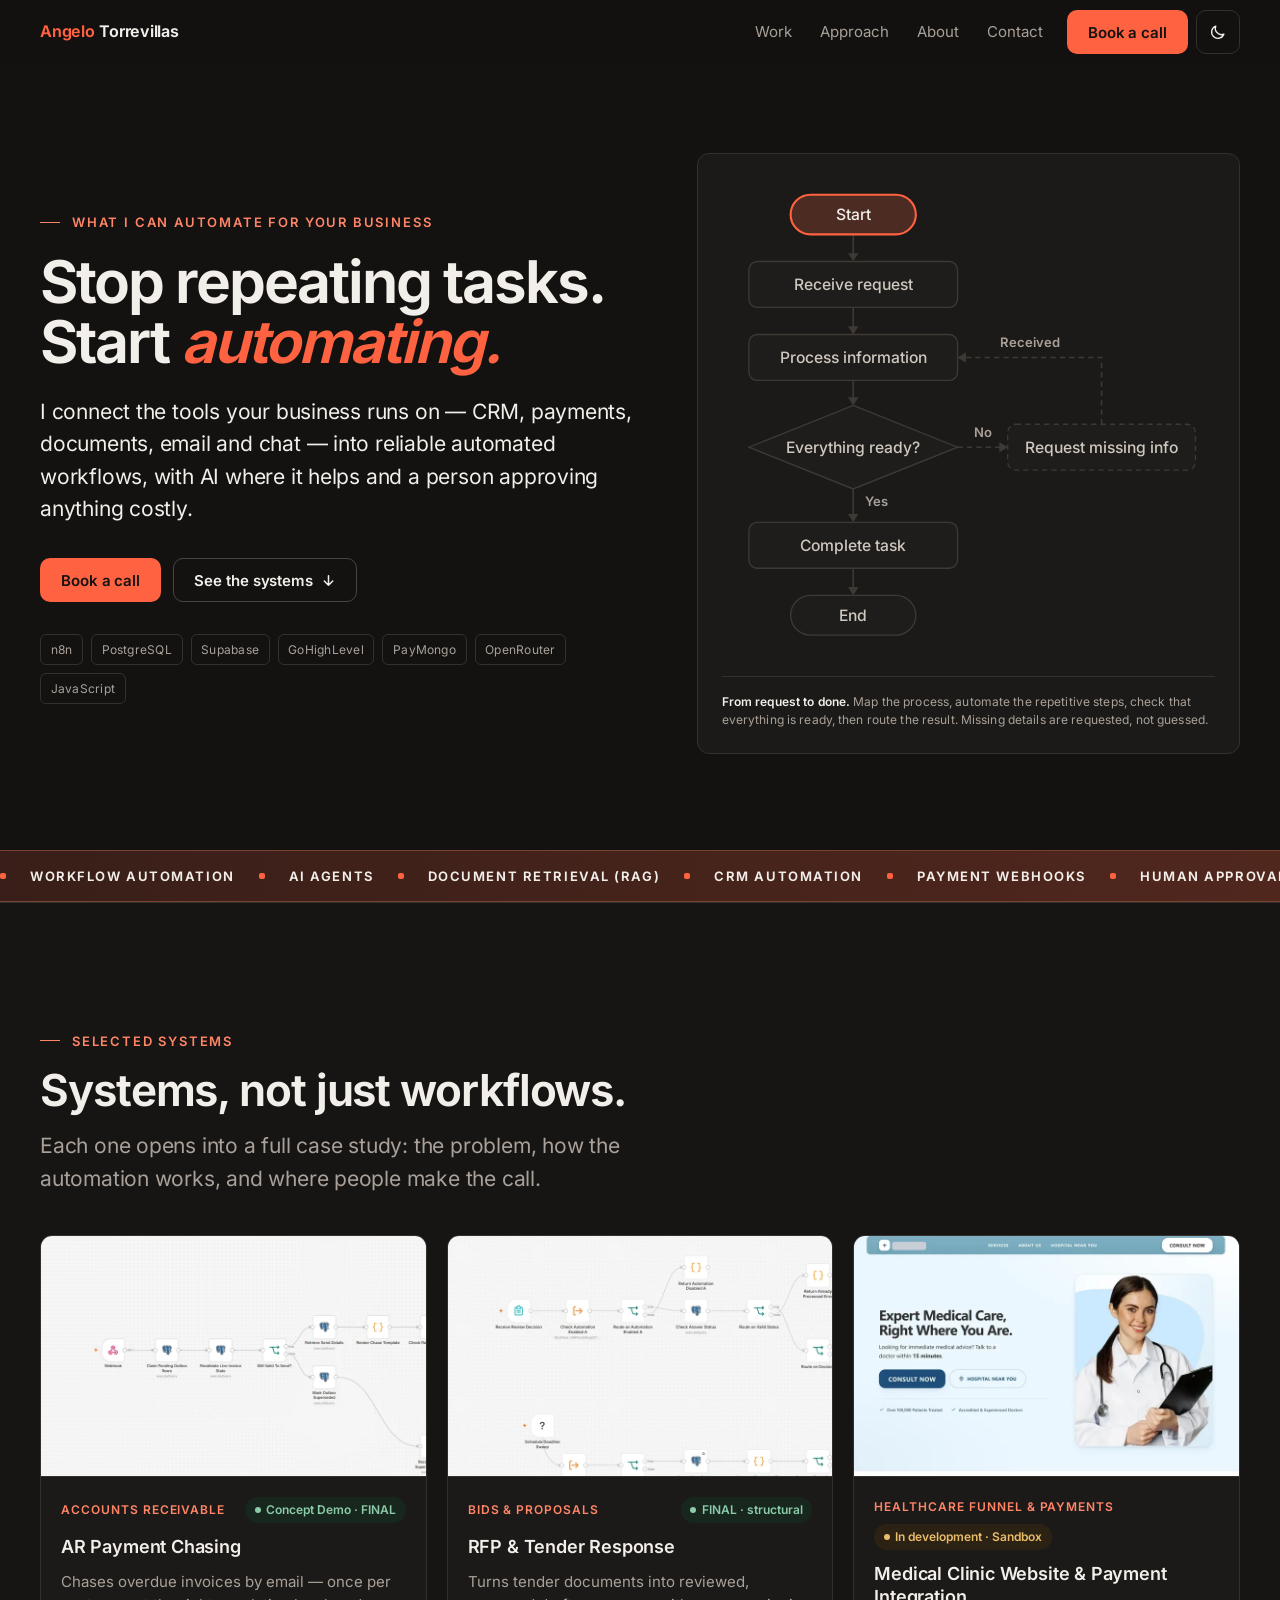
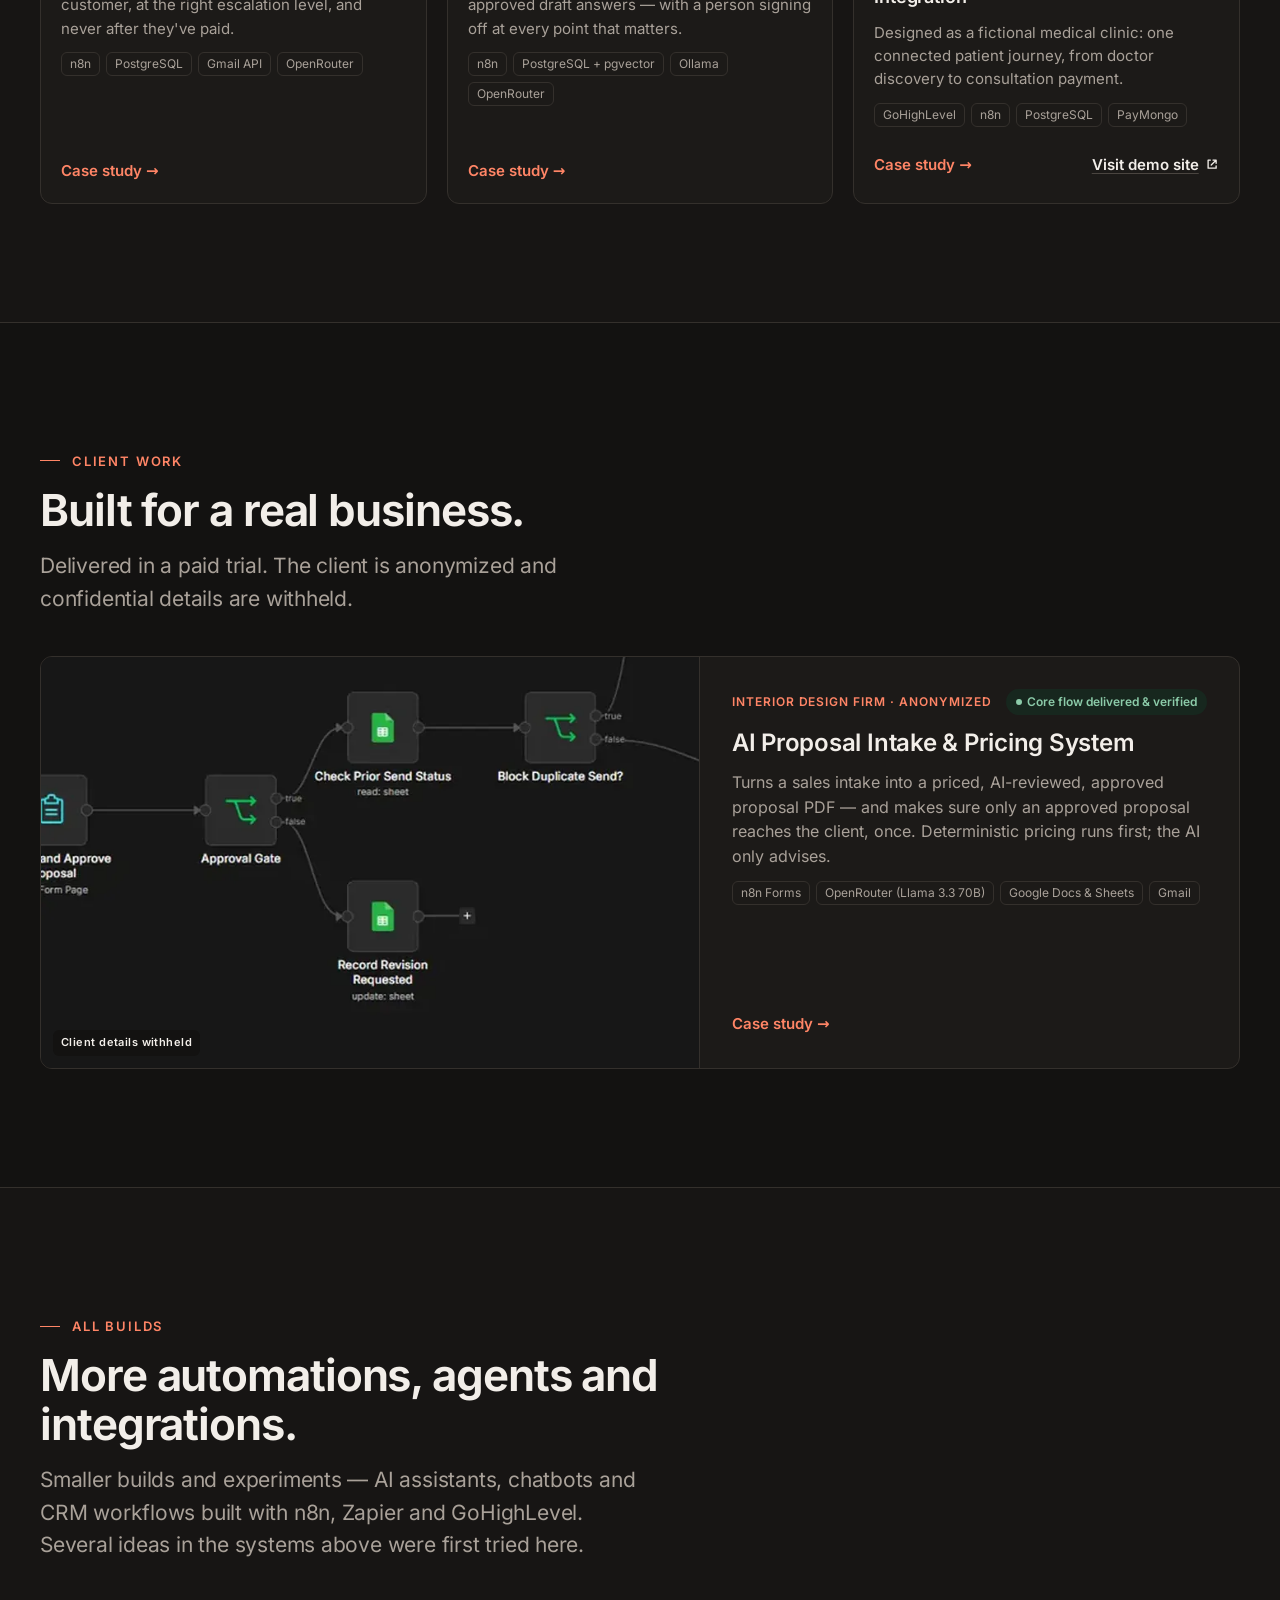
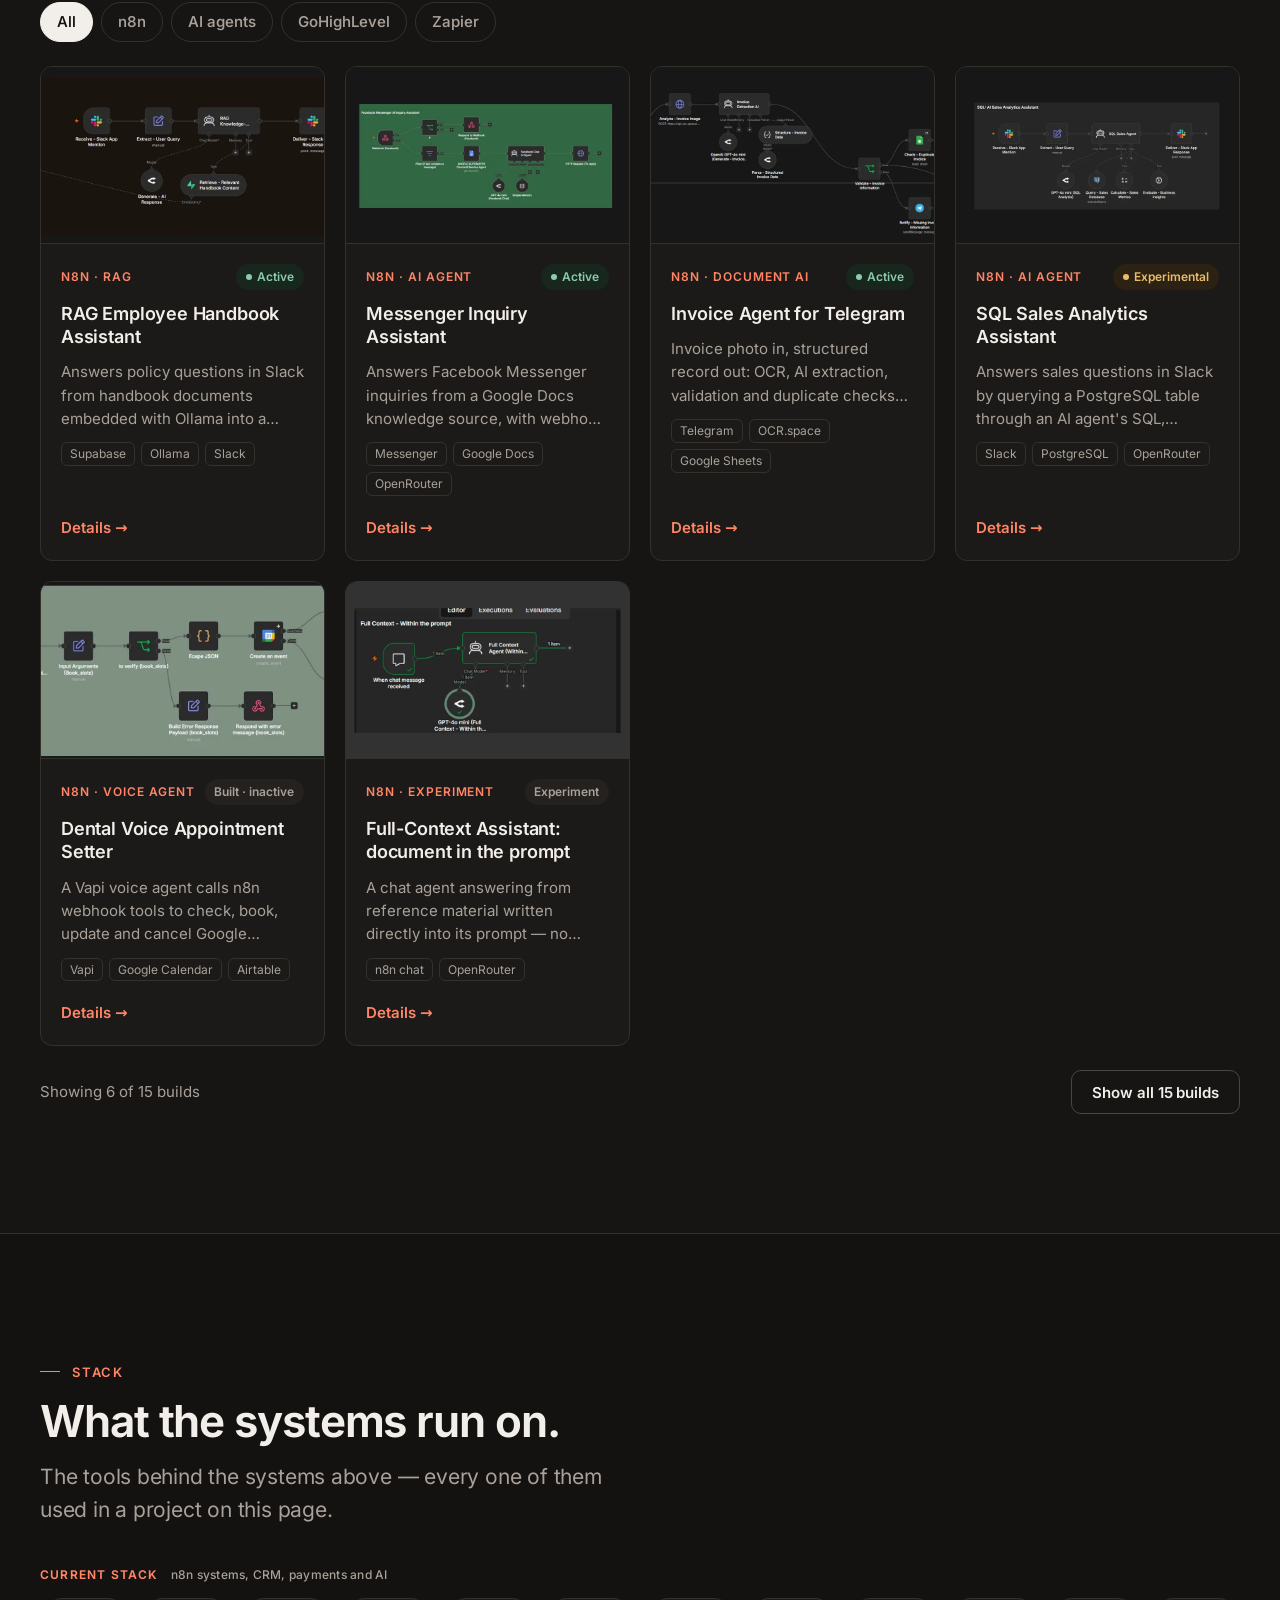
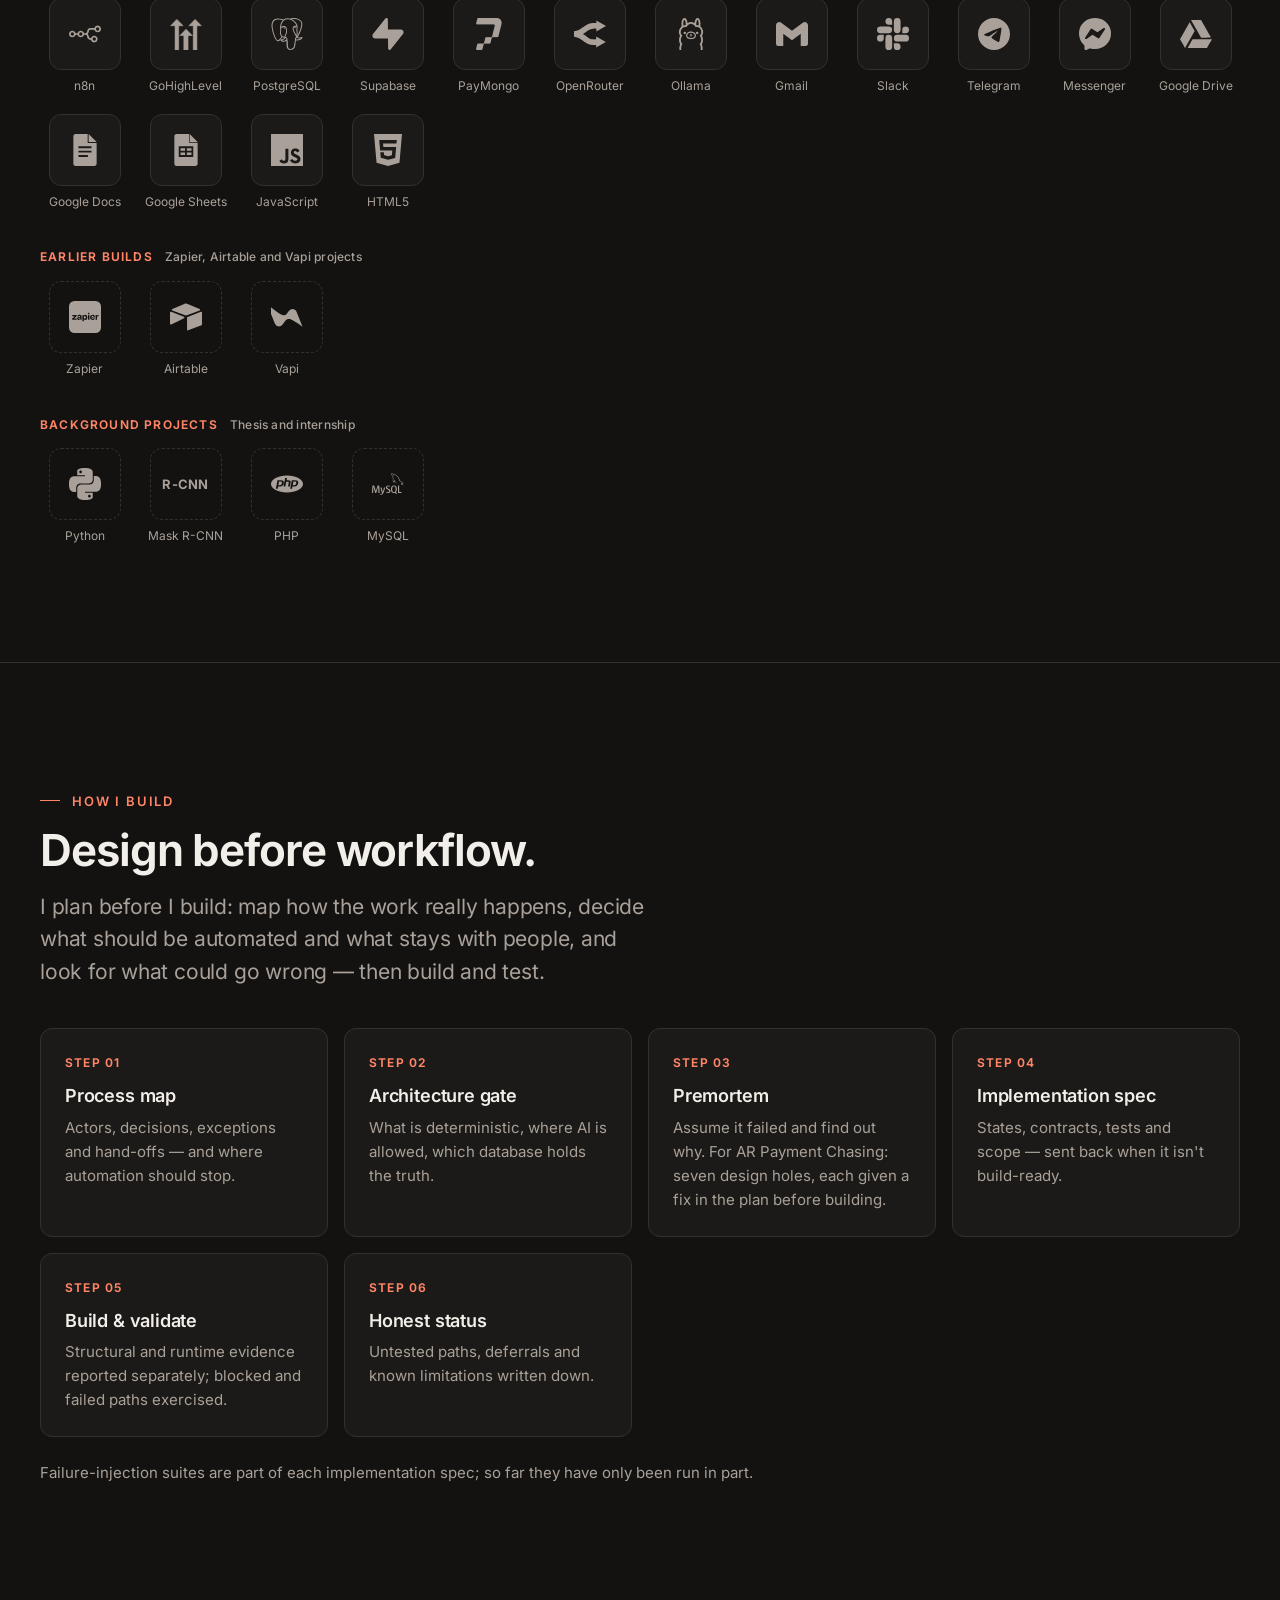
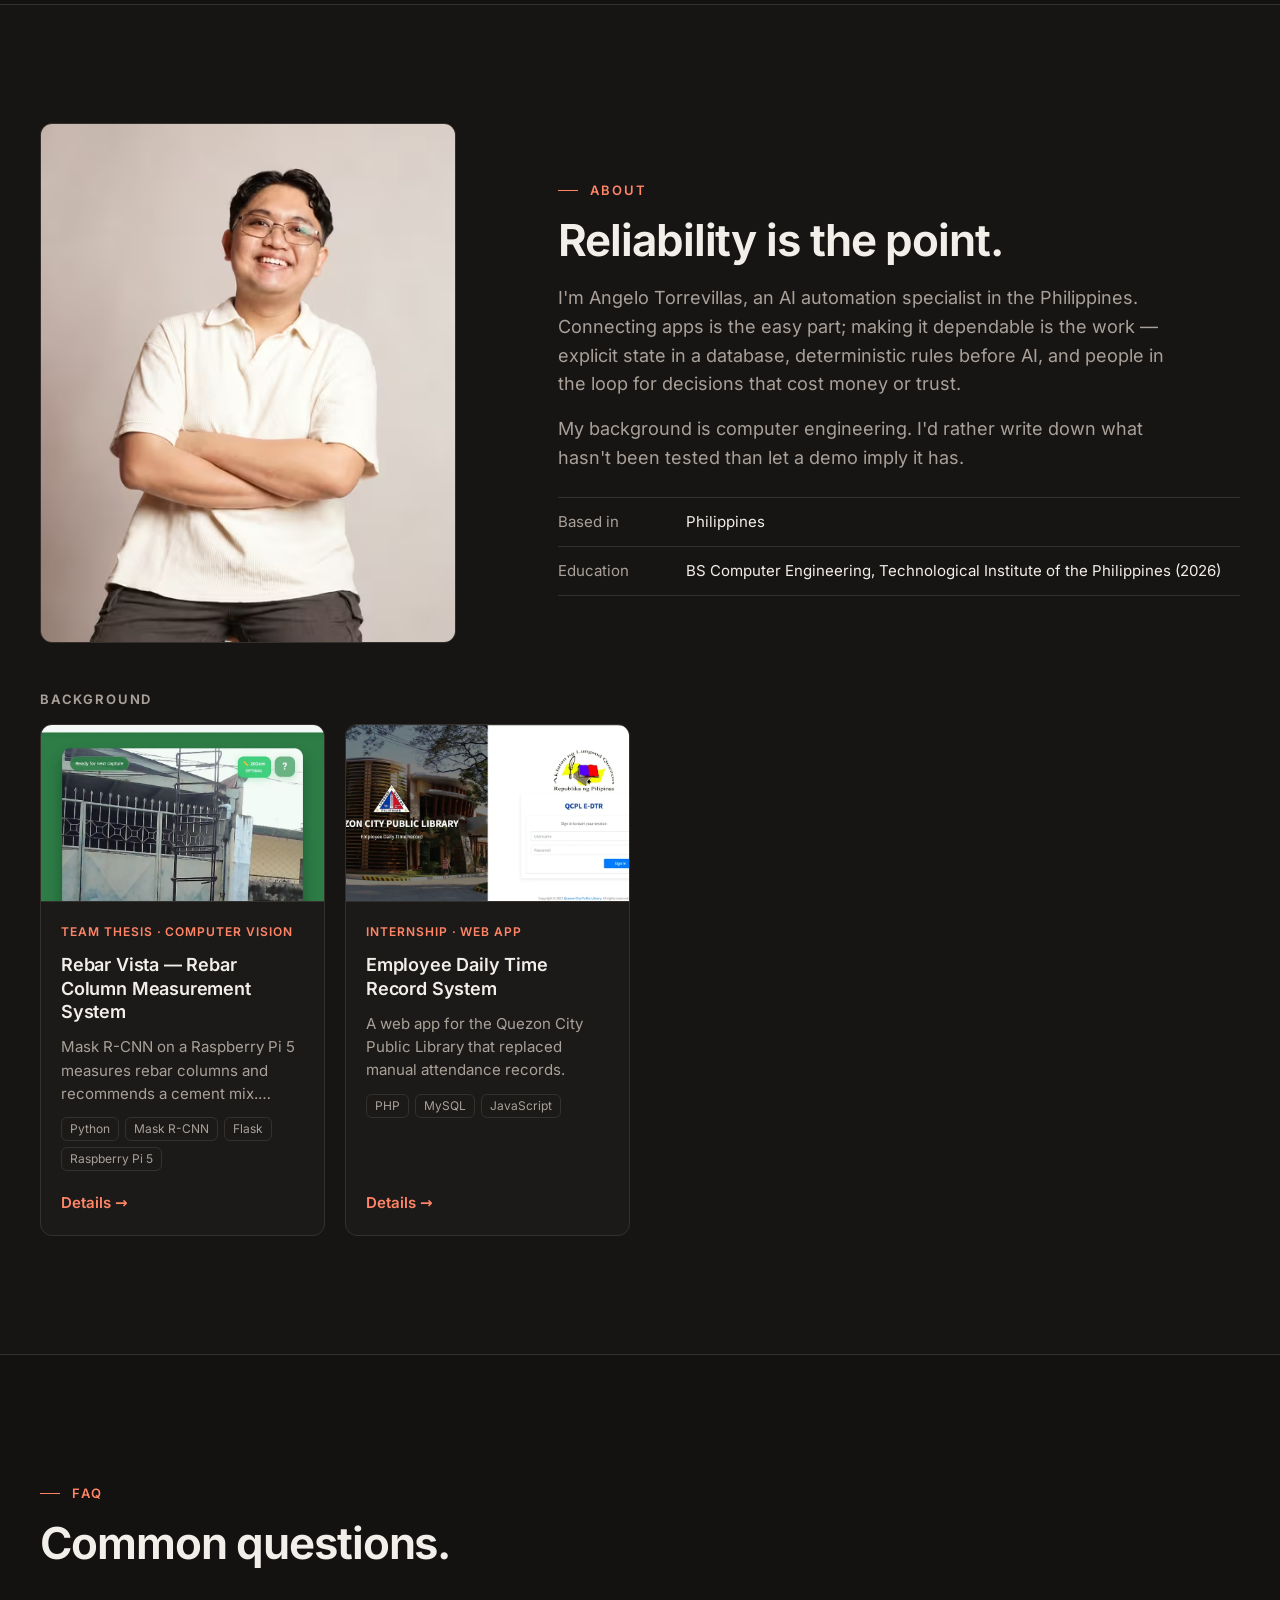
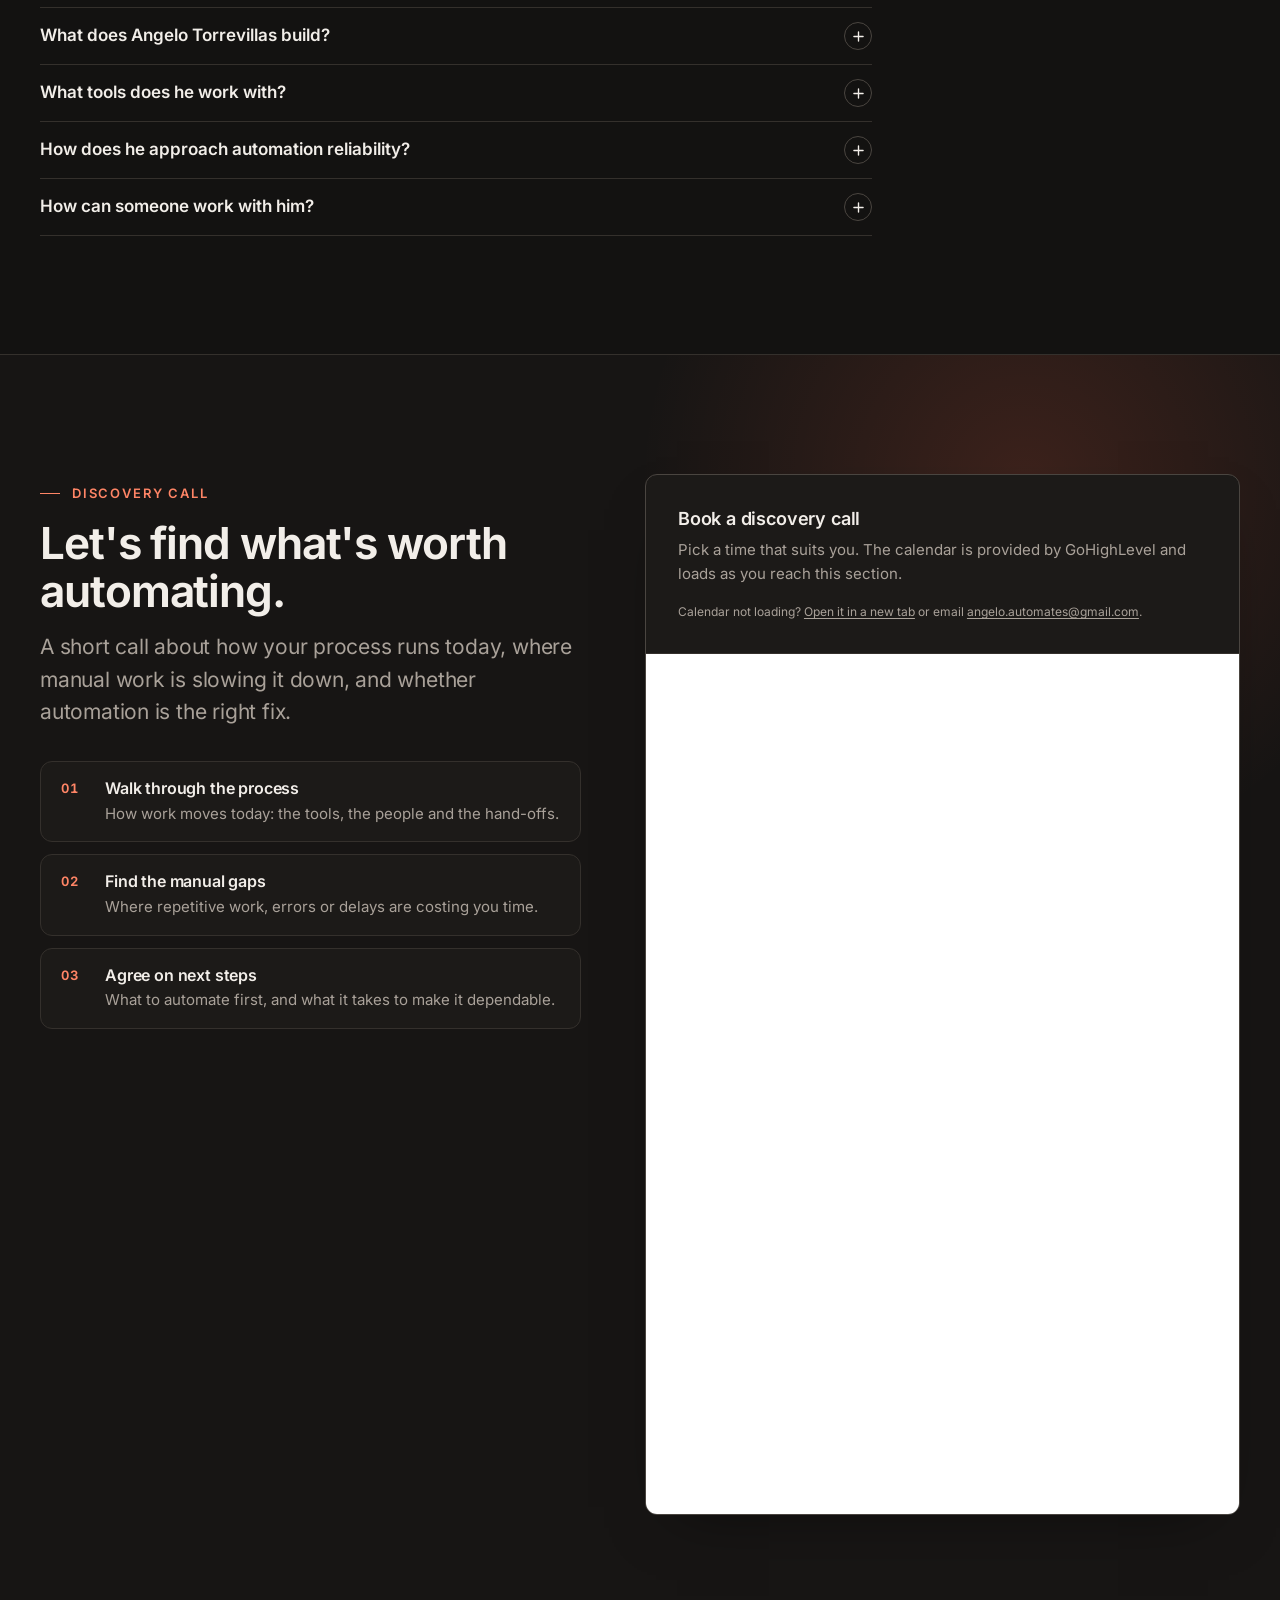
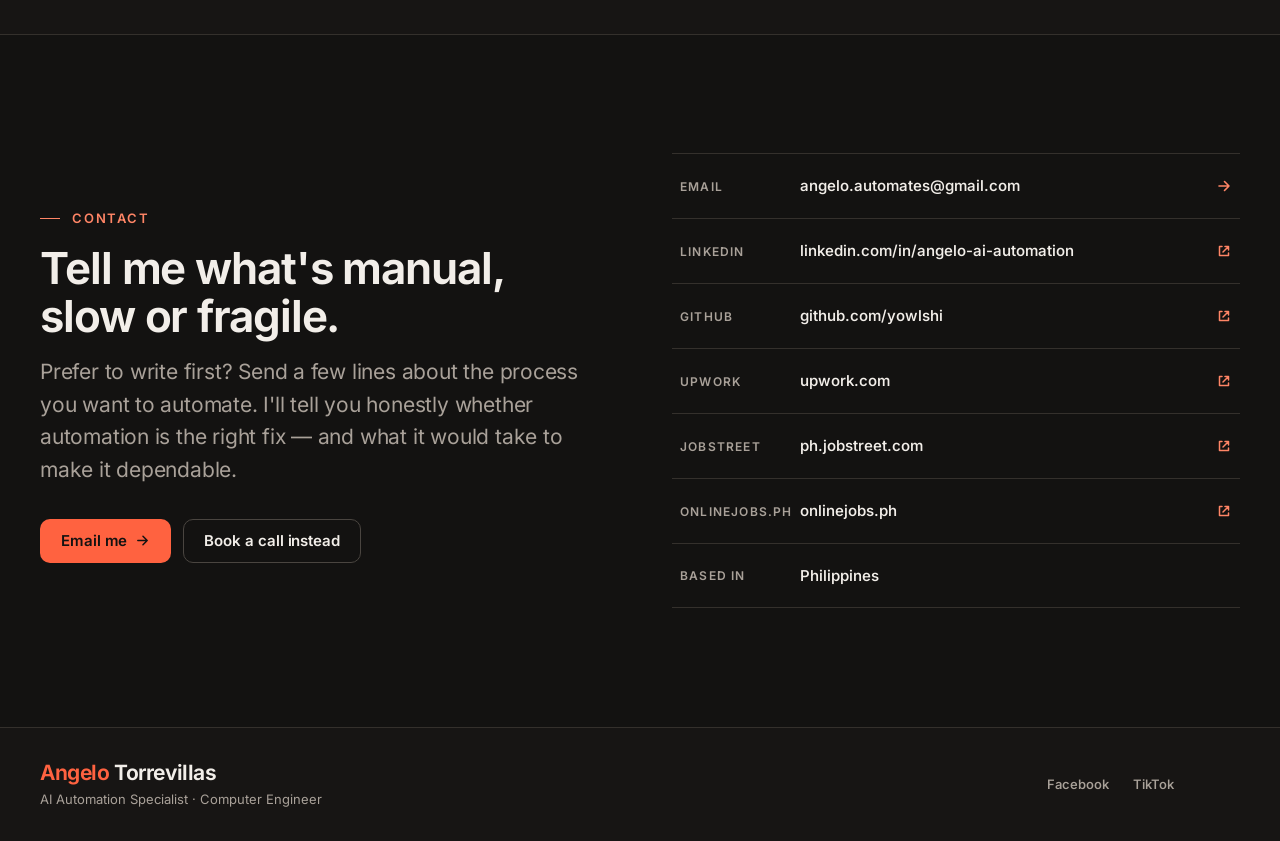
==== commit 4932da33: "Add Upwork, JobStreet and OnlineJobs.ph to contact links Co-Authored-By: Claude Opus 5.5 <noreply@an" ====
--- a/index.html
+++ b/index.html
@@ -656,6 +656,9 @@
         <li><a href="mailto:angelo.automates@gmail.com"><span class="k">Email</span><span class="v">angelo.automates@gmail.com</span><svg viewBox="0 0 16 16" aria-hidden="true"><path d="M3 8h10M8.5 3.5 13 8l-4.5 4.5" fill="none" stroke="currentColor" stroke-width="1.6" stroke-linecap="round" stroke-linejoin="round"/></svg></a></li>
         <li><a href="https://www.linkedin.com/in/angelo-ai-automation" rel="me noopener" target="_blank"><span class="k">LinkedIn</span><span class="v">linkedin.com/in/angelo-ai-automation</span><svg viewBox="0 0 16 16" aria-hidden="true"><path d="M6 3.5H3.5v9h9V10M9 3.5h3.5V7M12.5 3.5 7 9" fill="none" stroke="currentColor" stroke-width="1.5" stroke-linecap="round" stroke-linejoin="round"/></svg></a></li>
         <li><a href="https://github.com/yowlshi" rel="me noopener" target="_blank"><span class="k">GitHub</span><span class="v">github.com/yowlshi</span><svg viewBox="0 0 16 16" aria-hidden="true"><path d="M6 3.5H3.5v9h9V10M9 3.5h3.5V7M12.5 3.5 7 9" fill="none" stroke="currentColor" stroke-width="1.5" stroke-linecap="round" stroke-linejoin="round"/></svg></a></li>
+        <li><a href="https://www.upwork.com/freelancers/~01ae3af256dbf22fd3?mp_source=share" rel="me noopener noreferrer" target="_blank"><span class="k">Upwork</span><span class="v">upwork.com</span><svg viewBox="0 0 16 16" aria-hidden="true"><path d="M6 3.5H3.5v9h9V10M9 3.5h3.5V7M12.5 3.5 7 9" fill="none" stroke="currentColor" stroke-width="1.5" stroke-linecap="round" stroke-linejoin="round"/></svg></a></li>
+        <li><a href="https://ph.jobstreet.com/profiles/angelo-torrevillas-cD0ndSFNwN" rel="me noopener noreferrer" target="_blank"><span class="k">JobStreet</span><span class="v">ph.jobstreet.com</span><svg viewBox="0 0 16 16" aria-hidden="true"><path d="M6 3.5H3.5v9h9V10M9 3.5h3.5V7M12.5 3.5 7 9" fill="none" stroke="currentColor" stroke-width="1.5" stroke-linecap="round" stroke-linejoin="round"/></svg></a></li>
+        <li><a href="https://www.onlinejobs.ph/jobseekers/info/5006922" rel="me noopener noreferrer" target="_blank"><span class="k">OnlineJobs.ph</span><span class="v">onlinejobs.ph</span><svg viewBox="0 0 16 16" aria-hidden="true"><path d="M6 3.5H3.5v9h9V10M9 3.5h3.5V7M12.5 3.5 7 9" fill="none" stroke="currentColor" stroke-width="1.5" stroke-linecap="round" stroke-linejoin="round"/></svg></a></li>
         <li class="static"><span class="k">Based in</span><span class="v">Philippines</span></li>
       </ul>
     </div>
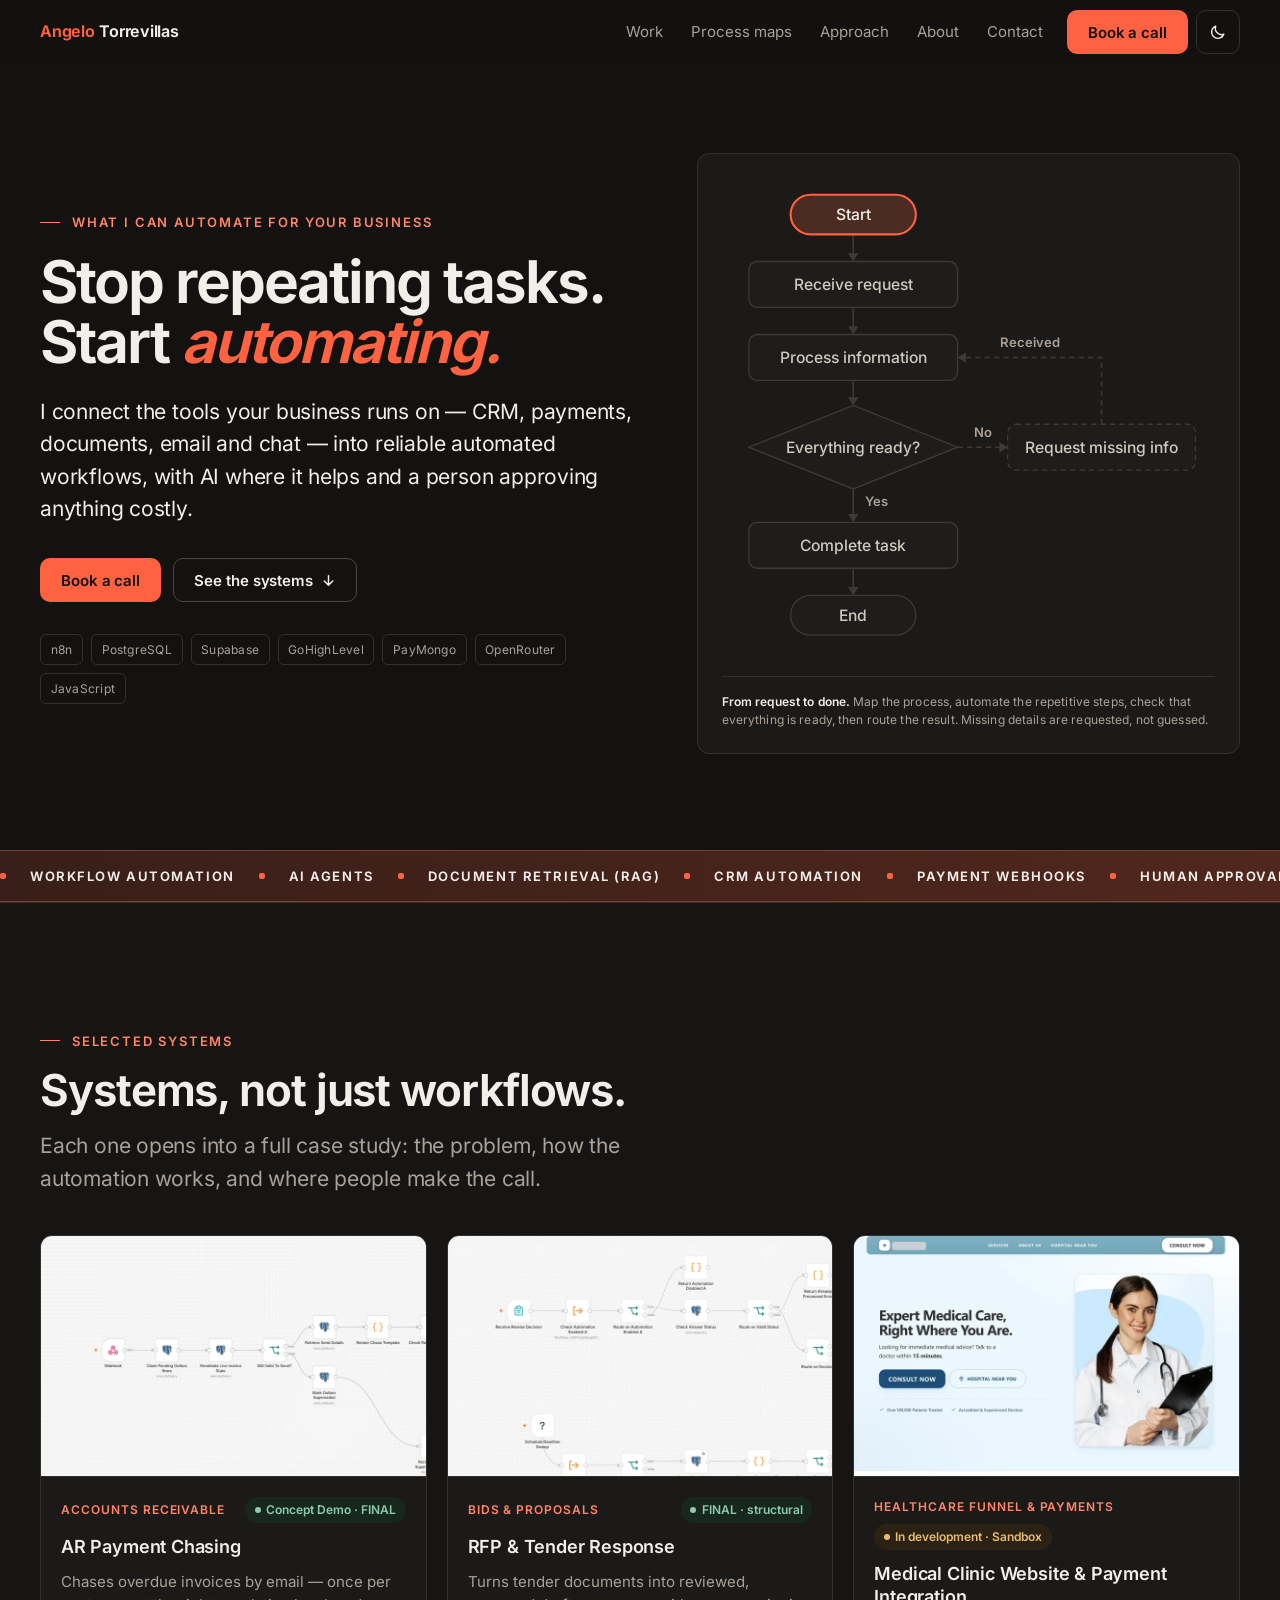
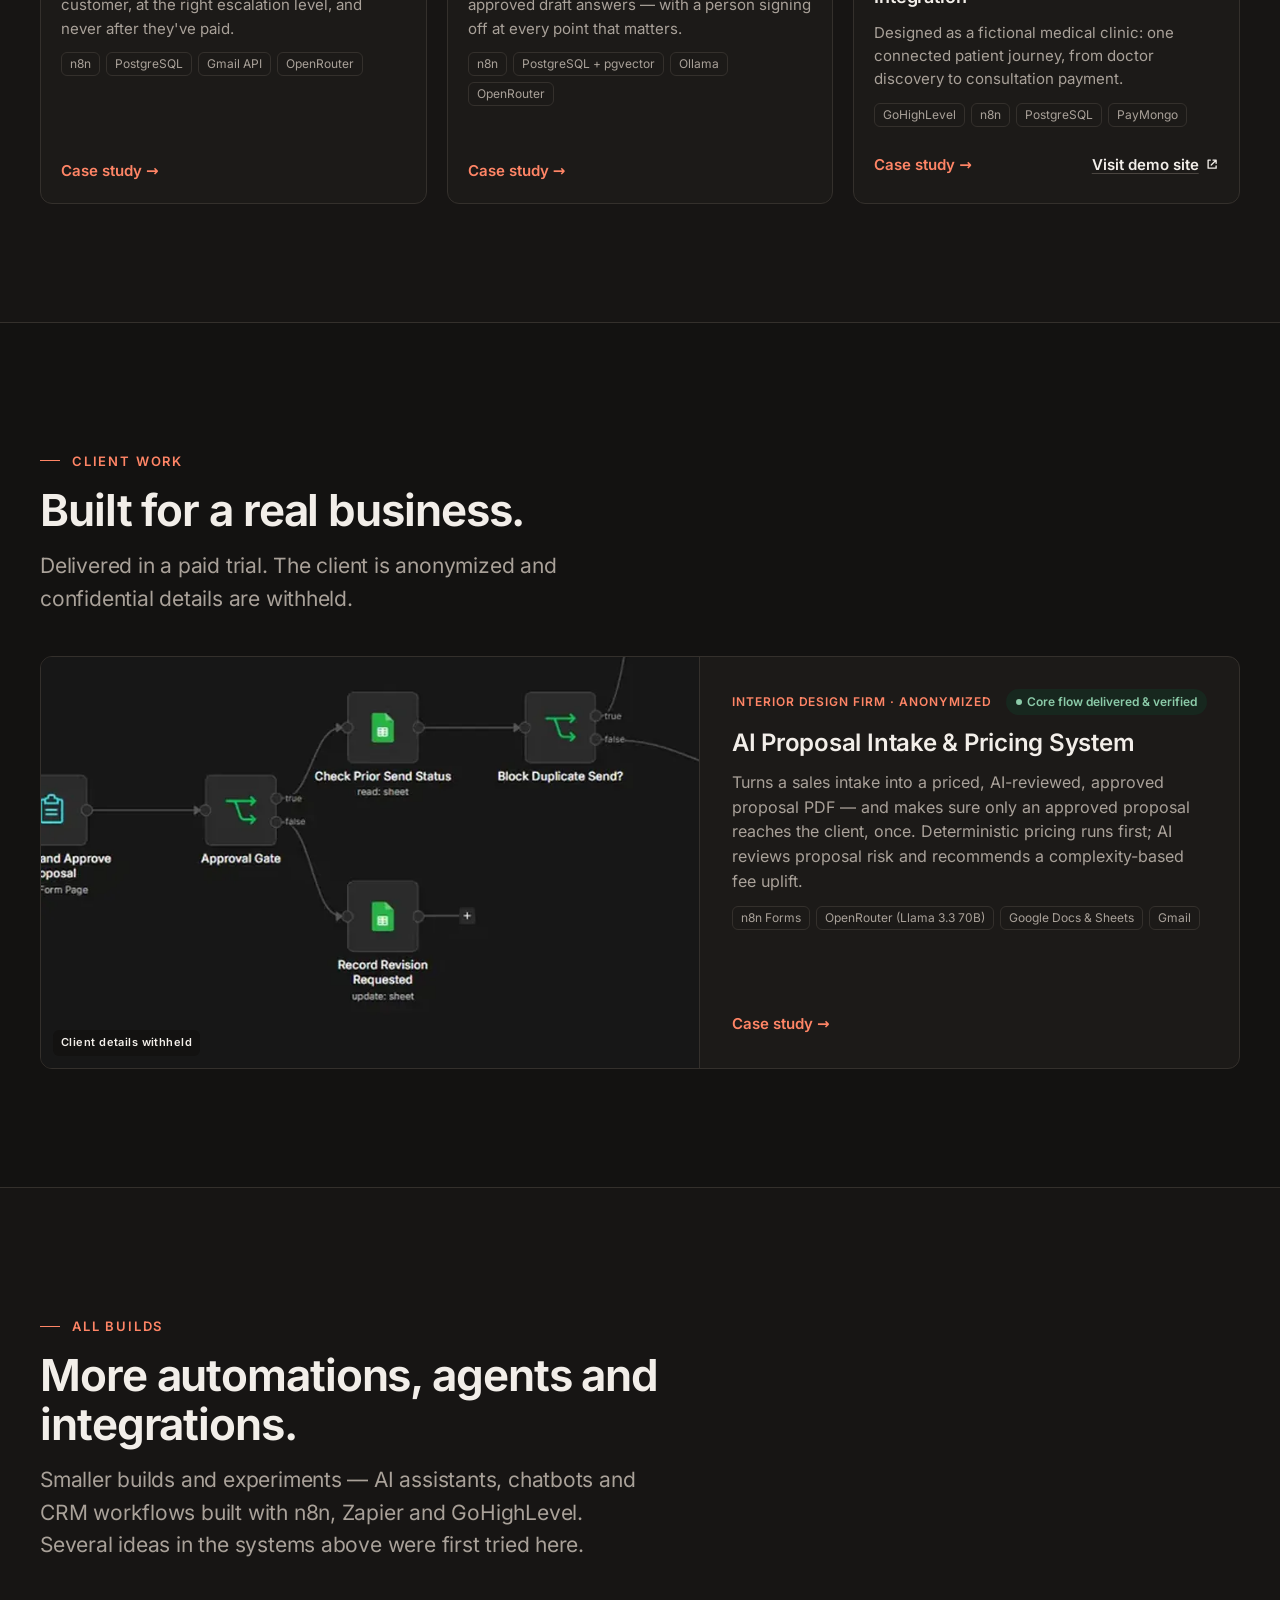
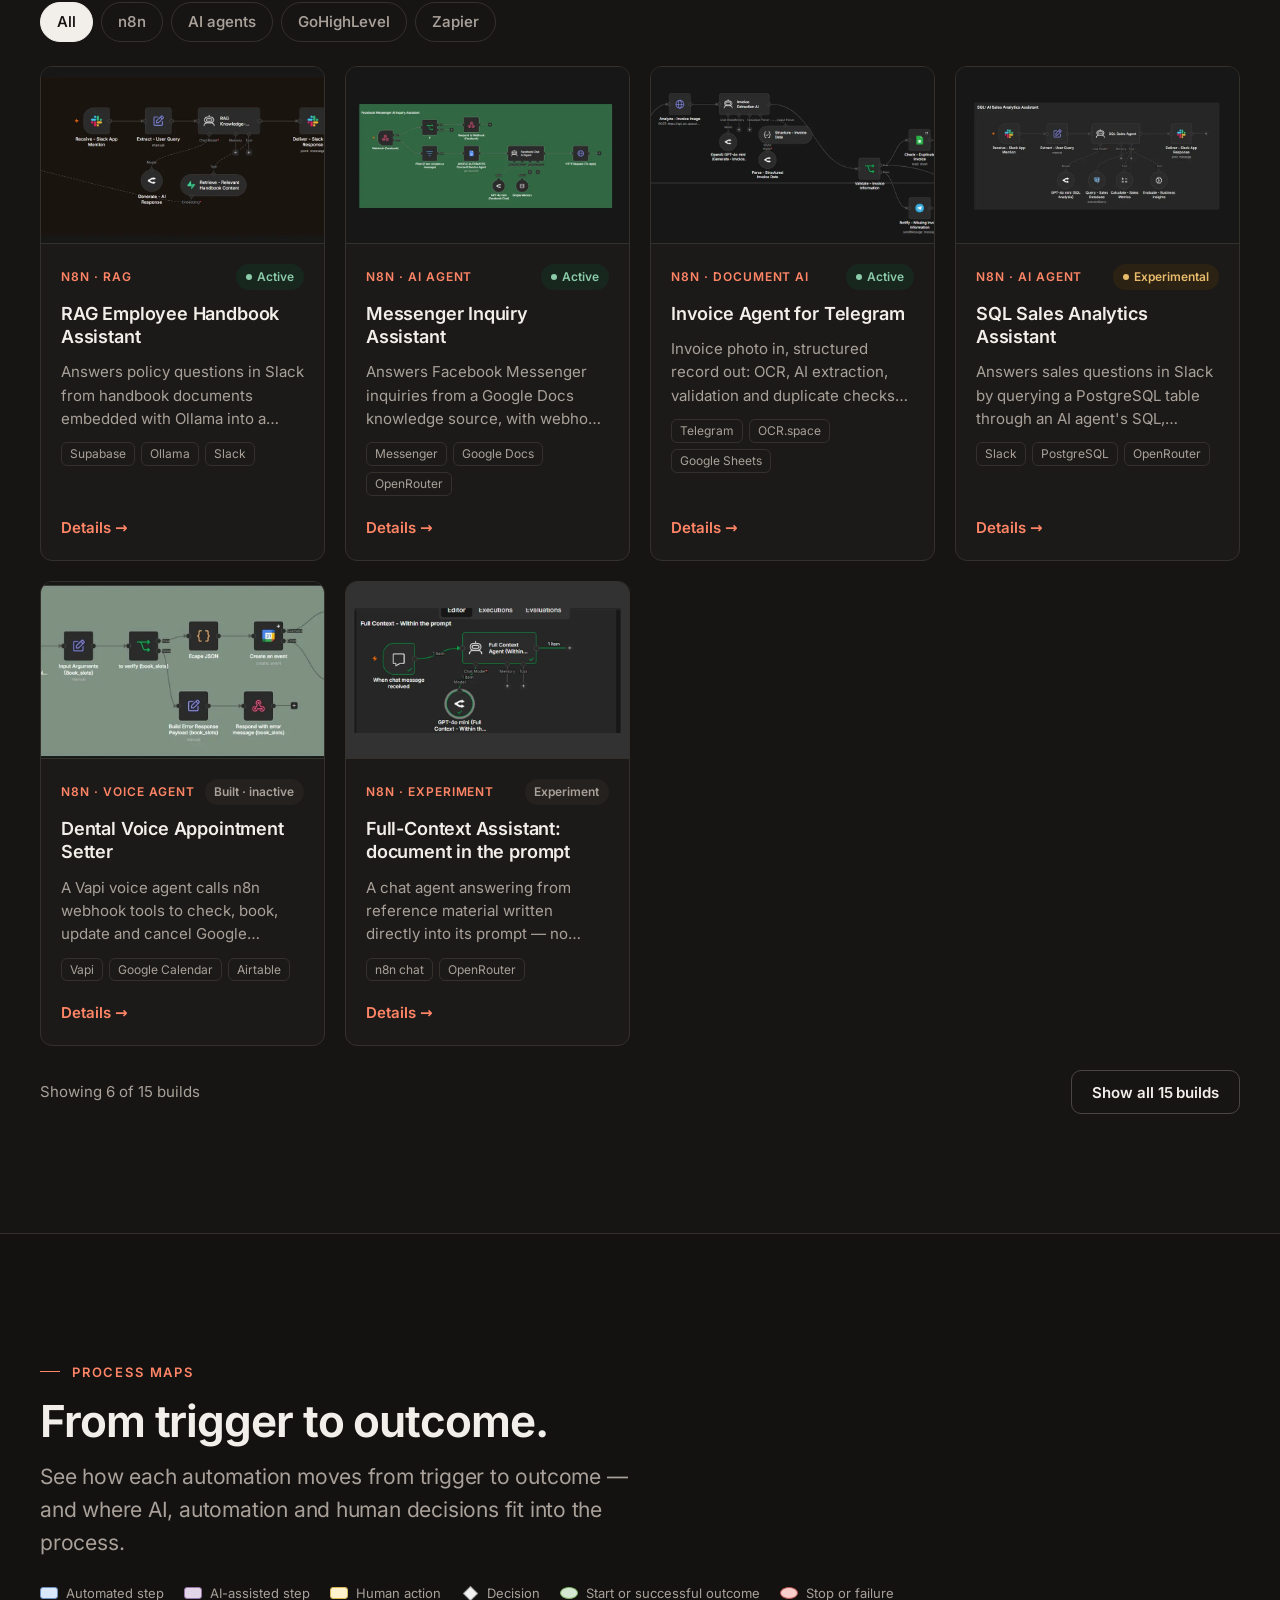
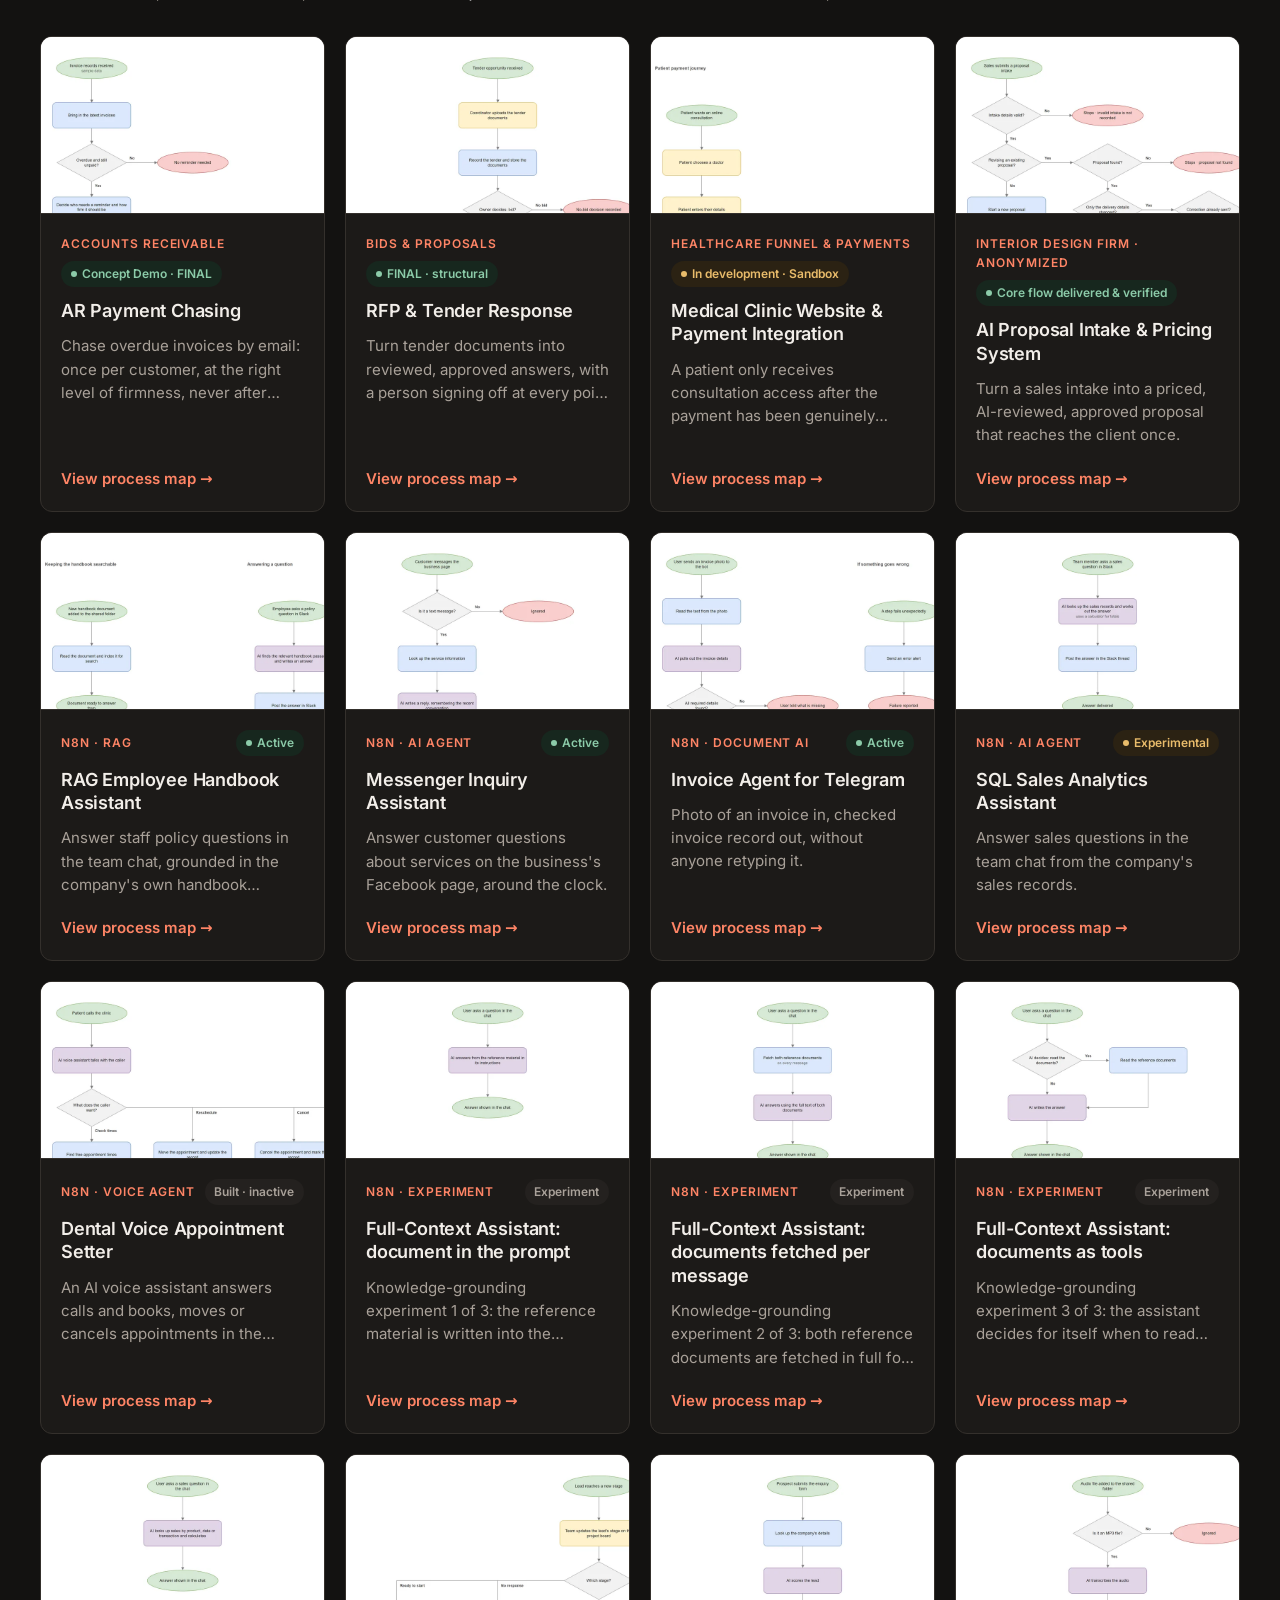
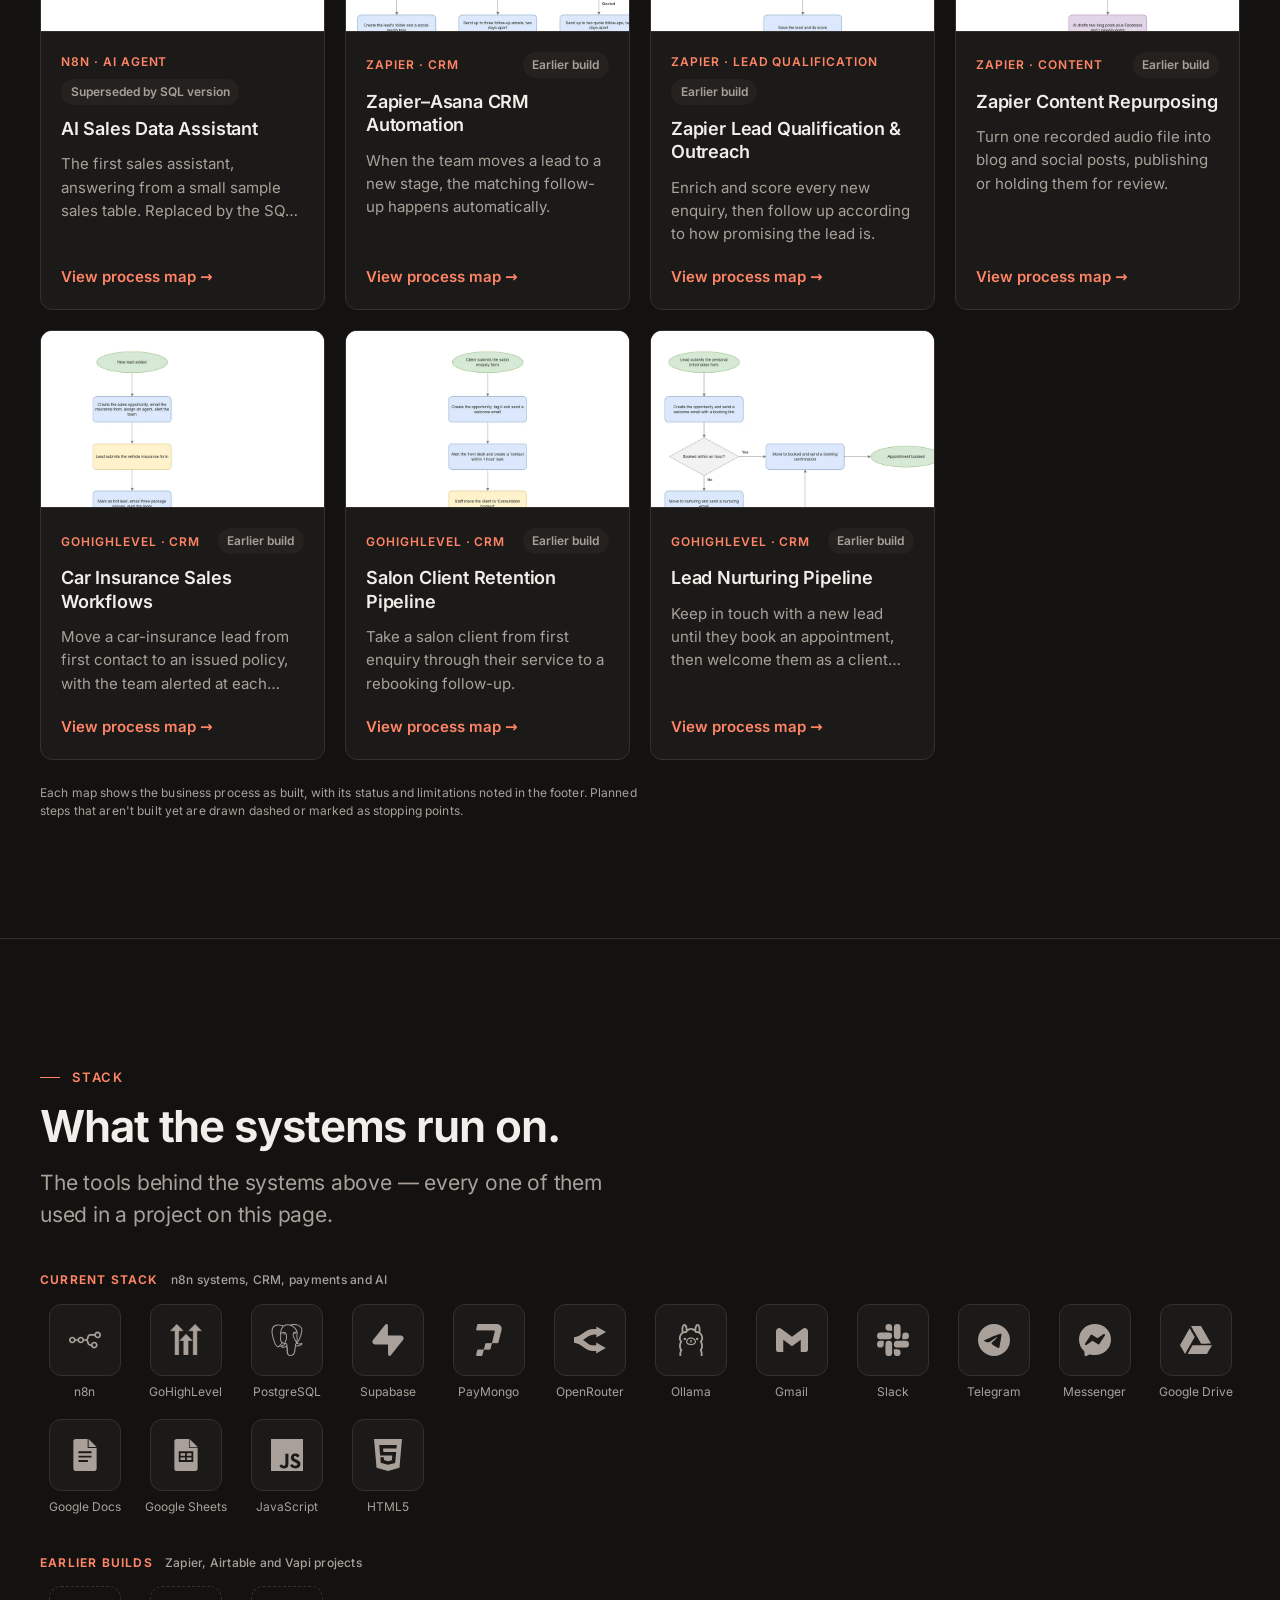
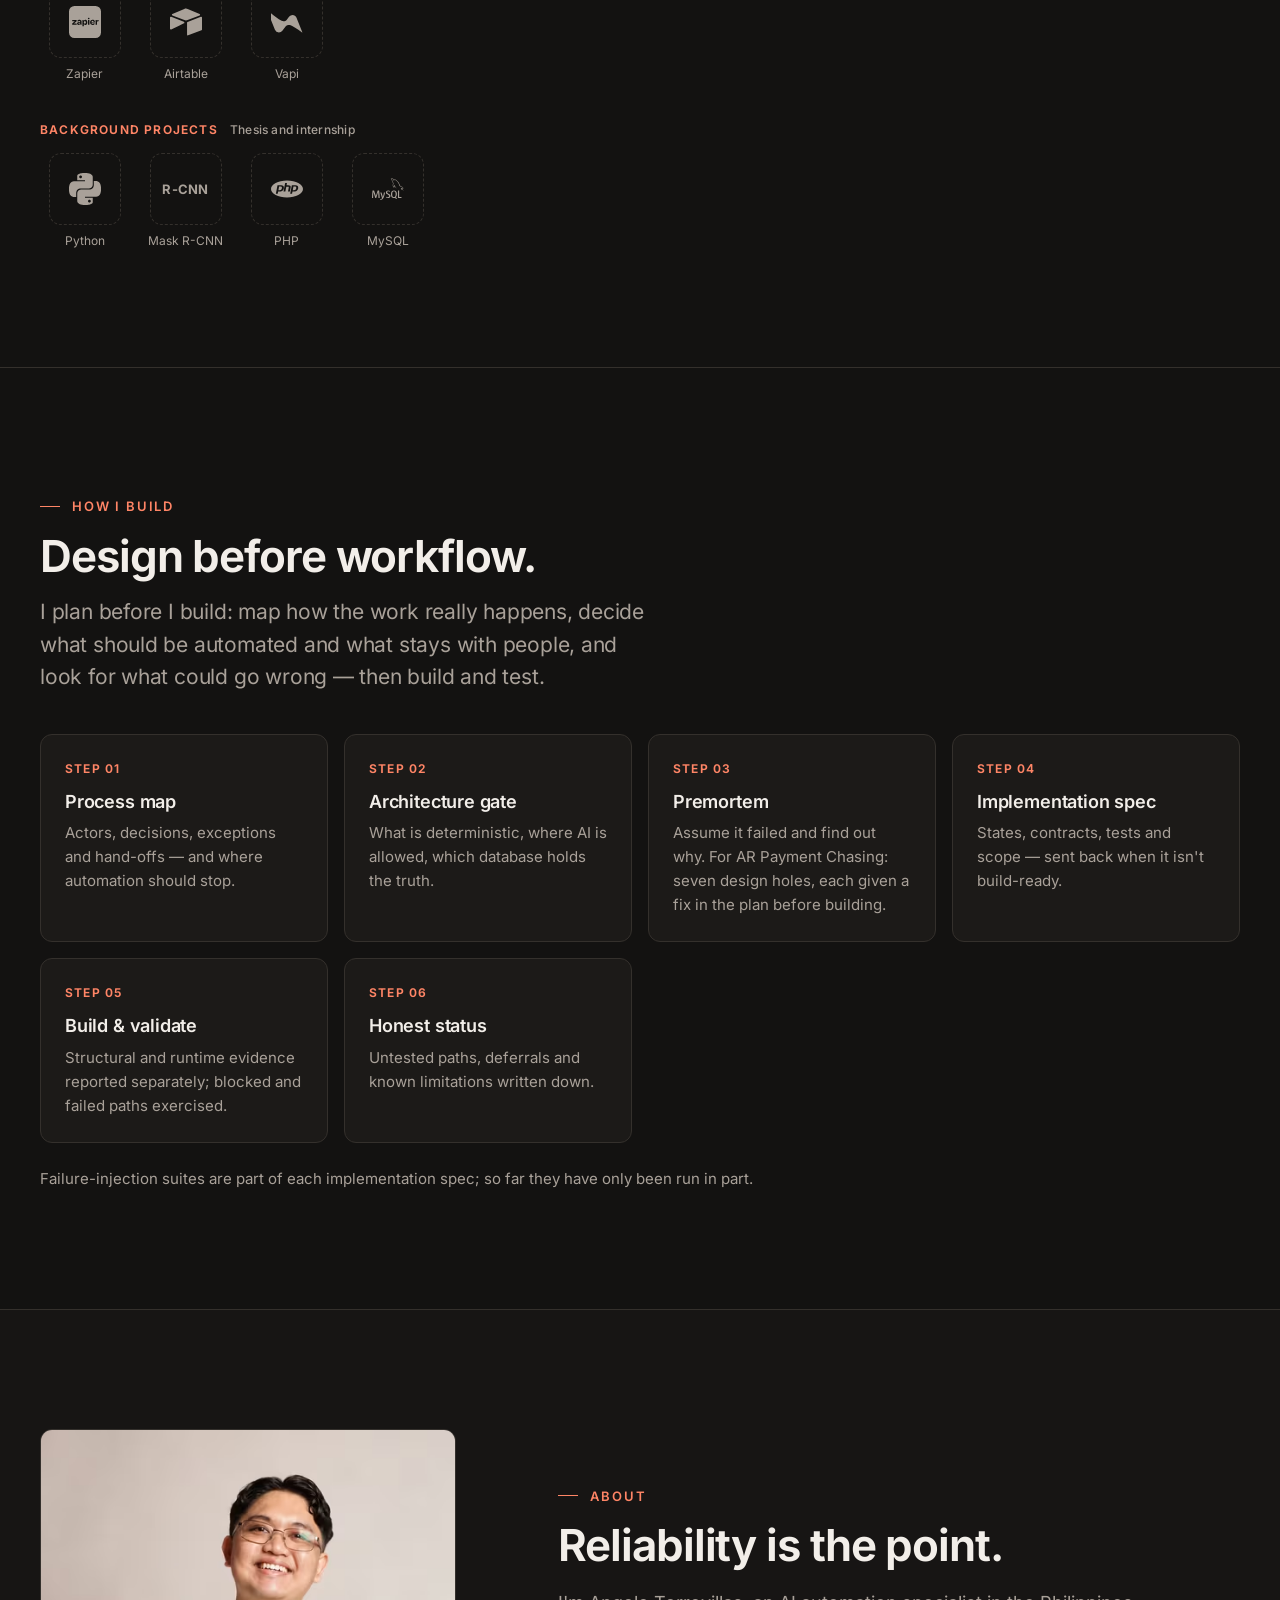
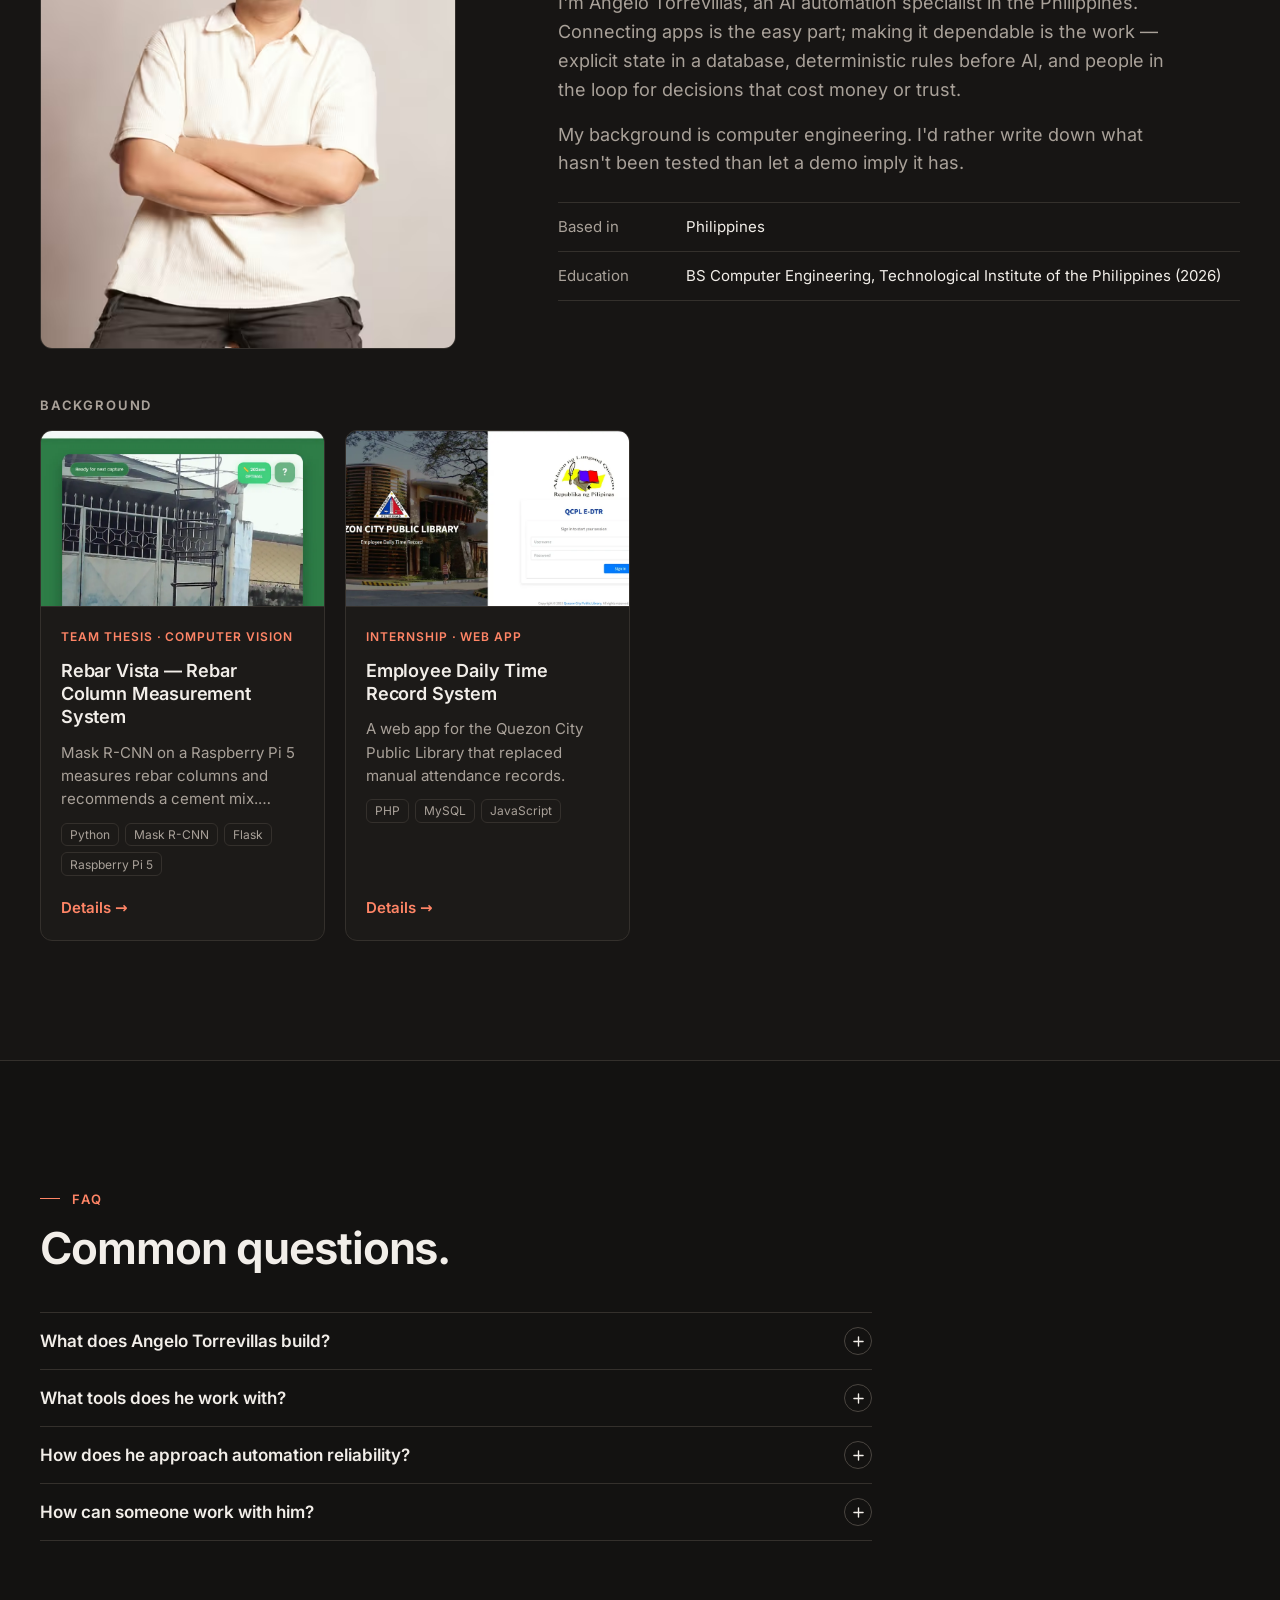
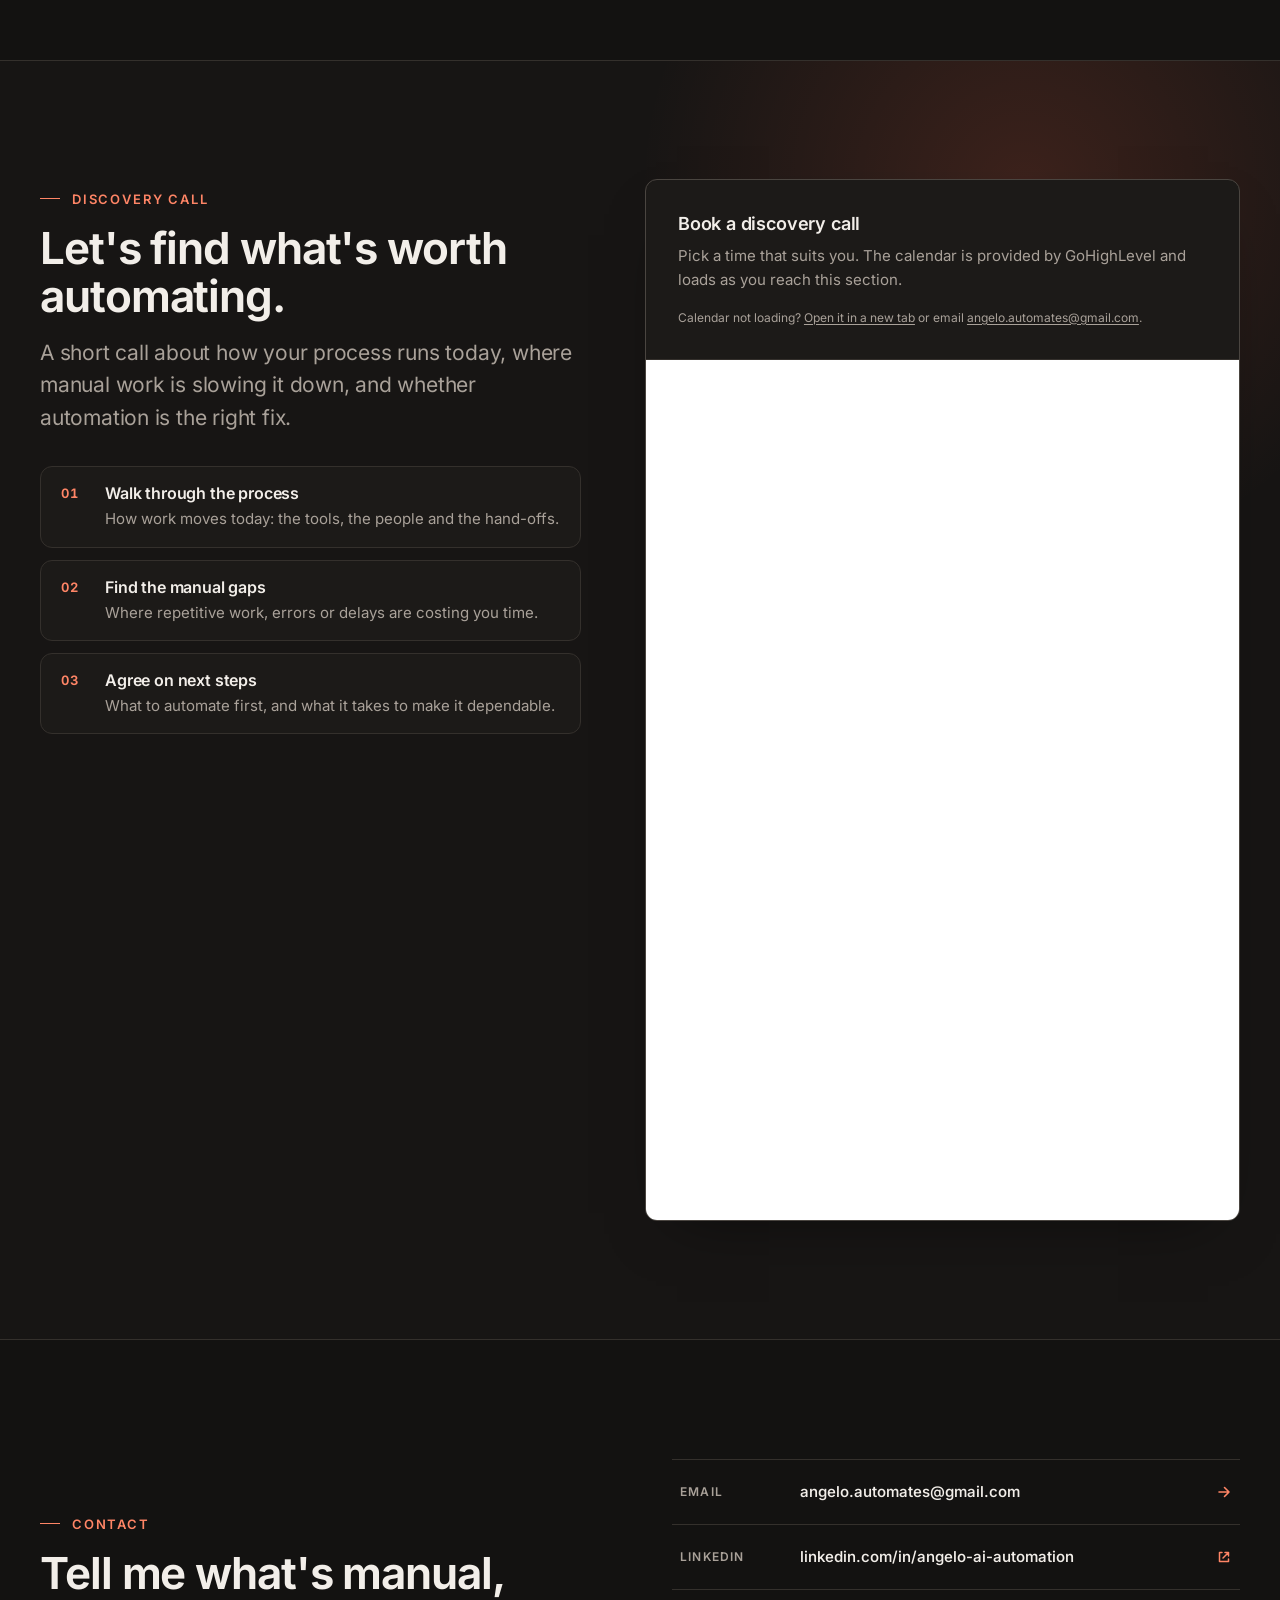
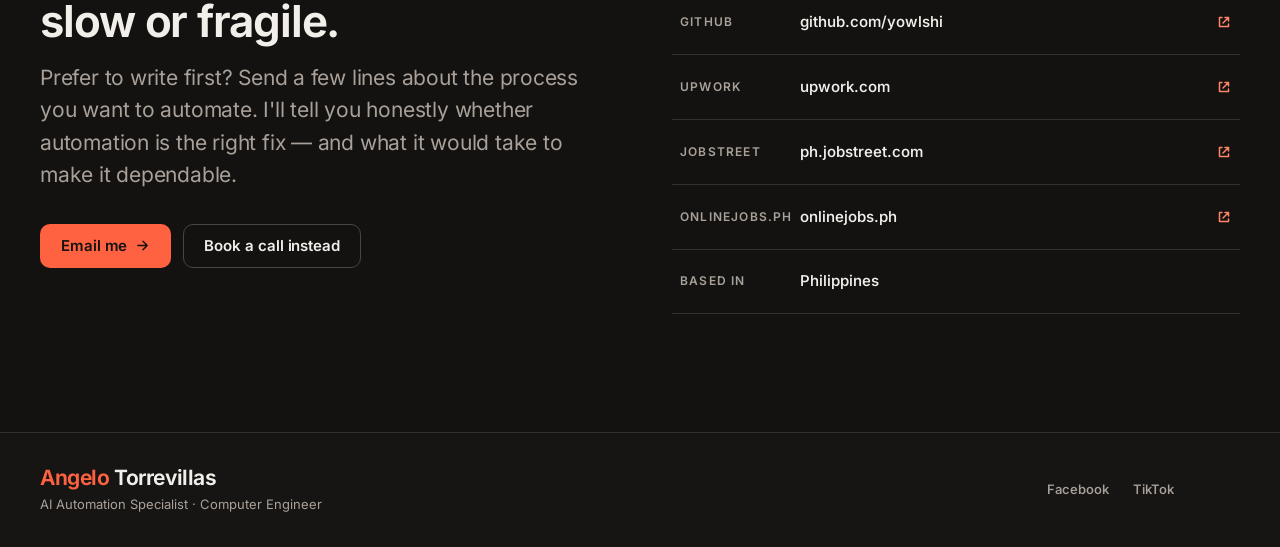
==== commit ff6408a8: "feat: add Process Maps section with 19 business process maps Adds a Process maps section between All" ====
--- a/index.html
+++ b/index.html
@@ -104,6 +104,7 @@
       <div class="nav-right">
         <div class="nav-links" id="nav-links">
           <a href="#work">Work</a>
+          <a href="#process-maps">Process maps</a>
           <a href="#approach">Approach</a>
           <a href="#about">About</a>
           <a href="#contact">Contact</a>
@@ -281,7 +282,7 @@
         <div class="card-body">
           <div class="card-meta"><span class="card-cat">Interior design firm · Anonymized</span><span class="chip final">Core flow delivered &amp; verified</span></div>
           <h3><a href="#case-proposal" data-case="case-proposal">AI Proposal Intake &amp; Pricing System</a></h3>
-          <p class="card-desc">Turns a sales intake into a priced, AI-reviewed, approved proposal PDF — and makes sure only an approved proposal reaches the client, once. Deterministic pricing runs first; the AI only advises.</p>
+          <p class="card-desc">Turns a sales intake into a priced, AI-reviewed, approved proposal PDF — and makes sure only an approved proposal reaches the client, once. Deterministic pricing runs first; AI reviews proposal risk and recommends a complexity-based fee uplift.</p>
           <ul class="pills" aria-label="Stack"><li>n8n Forms</li><li>OpenRouter (Llama 3.3 70B)</li><li>Google Docs &amp; Sheets</li><li>Gmail</li></ul>
           <p class="card-more" aria-hidden="true">Case study <span>→</span></p>
         </div>
@@ -463,6 +464,201 @@
         <p class="builds-count" id="builds-count" aria-live="polite">15 builds</p>
         <button class="btn btn-ghost show-more" type="button" aria-expanded="false" aria-controls="builds-grid" hidden>Show all builds</button>
       </div>
+    </div>
+  </section>
+
+  <!-- ===================== PROCESS MAPS ===================== -->
+  <section id="process-maps" class="maps-section" aria-labelledby="maps-title">
+    <div class="wrap">
+      <header class="section-head" data-reveal>
+        <p class="eyebrow">Process maps</p>
+        <h2 id="maps-title">From trigger to outcome.</h2>
+        <p class="lede">See how each automation moves from trigger to outcome — and where AI, automation and human decisions fit into the process.</p>
+      </header>
+
+      <ul class="maps-key" aria-label="How to read the process maps">
+        <li><span class="key-mark k-auto" aria-hidden="true"></span>Automated step</li>
+        <li><span class="key-mark k-ai" aria-hidden="true"></span>AI-assisted step</li>
+        <li><span class="key-mark k-human" aria-hidden="true"></span>Human action</li>
+        <li><span class="key-mark k-decision" aria-hidden="true"></span>Decision</li>
+        <li><span class="key-mark k-ok" aria-hidden="true"></span>Start or successful outcome</li>
+        <li><span class="key-mark k-stop" aria-hidden="true"></span>Stop or failure</li>
+      </ul>
+
+      <div class="grid maps-grid">
+        <article class="card map-card">
+          <div class="card-media"><img src="assets/images/projects/ar-payment-chasing/process-map-card.webp" width="800" height="500" loading="lazy" decoding="async" alt="Preview of the AR Payment Chasing process map."></div>
+          <div class="card-body">
+            <div class="card-meta"><span class="card-cat">Accounts receivable</span><span class="chip final">Concept Demo · FINAL</span></div>
+            <h3>AR Payment Chasing</h3>
+            <p class="card-desc">Chase overdue invoices by email: once per customer, at the right level of firmness, never after payment.</p>
+            <a class="map-open" href="assets/images/projects/ar-payment-chasing/process-map.webp" data-w="1175" data-h="2722" data-alt="Process map: overdue invoices are checked, one reminder per customer is planned, held for approval if it is a final notice, re-checked for payment, recipient and sending switch, then sent; customer replies are classified with AI and routed to a payment-promise pause, a dispute stop or a person." data-caption="AR Payment Chasing · Concept Demo · FINAL">View process map<span class="visually-hidden">: AR Payment Chasing</span> <span aria-hidden="true">→</span></a>
+          </div>
+        </article>
+        <article class="card map-card">
+          <div class="card-media"><img src="assets/images/projects/rfp-tender-response/process-map-card.webp" width="800" height="500" loading="lazy" decoding="async" alt="Preview of the RFP &amp; Tender Response process map."></div>
+          <div class="card-body">
+            <div class="card-meta"><span class="card-cat">Bids &amp; proposals</span><span class="chip final">FINAL · structural</span></div>
+            <h3>RFP &amp; Tender Response</h3>
+            <p class="card-desc">Turn tender documents into reviewed, approved answers, with a person signing off at every point that matters.</p>
+            <a class="map-open" href="assets/images/projects/rfp-tender-response/process-map.webp" data-w="1729" data-h="2441" data-alt="Process map: a tender is uploaded, the owner decides whether to bid, AI pulls out the requirements for a coordinator to confirm, answers are drafted from approved sources or handed to a person, reviewed, compiled, signed off by the owner and submitted by the team; buyer changes are summarised and confirmed separately." data-caption="RFP &amp; Tender Response · FINAL · structural">View process map<span class="visually-hidden">: RFP &amp; Tender Response</span> <span aria-hidden="true">→</span></a>
+          </div>
+        </article>
+        <article class="card map-card">
+          <div class="card-media"><img src="assets/images/projects/medical-clinic/process-map-card.webp" width="800" height="500" loading="lazy" decoding="async" alt="Preview of the Medical Clinic Website &amp; Payment Integration process map."></div>
+          <div class="card-body">
+            <div class="card-meta"><span class="card-cat">Healthcare funnel &amp; payments</span><span class="chip dev">In development · Sandbox</span></div>
+            <h3>Medical Clinic Website &amp; Payment Integration</h3>
+            <p class="card-desc">A patient only receives consultation access after the payment has been genuinely confirmed.</p>
+            <a class="map-open" href="assets/images/projects/medical-clinic/process-map.webp" data-w="2075" data-h="2301" data-alt="Process map: the patient chooses a doctor and enters details, the price is quoted, the patient pays on a secure test-mode page, and only a genuine payment confirmation marks the consultation paid and emails access links; a separate clinic CRM follow-up handles booking reminders, the medical-history form and visit follow-up." data-caption="Medical Clinic Website &amp; Payment Integration · In development · Sandbox">View process map<span class="visually-hidden">: Medical Clinic Website &amp; Payment Integration</span> <span aria-hidden="true">→</span></a>
+          </div>
+        </article>
+        <article class="card map-card">
+          <div class="card-media"><img src="assets/images/projects/ai-proposal-intake/process-map-card.webp" width="800" height="500" loading="lazy" decoding="async" alt="Preview of the AI Proposal Intake &amp; Pricing System process map."></div>
+          <div class="card-body">
+            <div class="card-meta"><span class="card-cat">Interior design firm · Anonymized</span><span class="chip final">Core flow delivered &amp; verified</span></div>
+            <h3>AI Proposal Intake &amp; Pricing System</h3>
+            <p class="card-desc">Turn a sales intake into a priced, AI-reviewed, approved proposal that reaches the client once.</p>
+            <a class="map-open" href="assets/images/projects/ai-proposal-intake/process-map.webp" data-w="1429" data-h="2581" data-alt="Process map: a sales intake is validated, priced with fixed rules, reviewed by AI for risks, decided by Sales, turned into a PDF, approved by Sales and emailed once; unfinished steps such as manager review are shown as stopping points, and failures are recorded." data-caption="AI Proposal Intake &amp; Pricing System · Core flow delivered &amp; verified">View process map<span class="visually-hidden">: AI Proposal Intake &amp; Pricing System</span> <span aria-hidden="true">→</span></a>
+          </div>
+        </article>
+        <article class="card map-card">
+          <div class="card-media"><img src="assets/images/projects/rag-employee-handbook/process-map-card.webp" width="800" height="500" loading="lazy" decoding="async" alt="Preview of the RAG Employee Handbook Assistant process map."></div>
+          <div class="card-body">
+            <div class="card-meta"><span class="card-cat">n8n · RAG</span><span class="chip final">Active</span></div>
+            <h3>RAG Employee Handbook Assistant</h3>
+            <p class="card-desc">Answer staff policy questions in the team chat, grounded in the company&#x27;s own handbook documents.</p>
+            <a class="map-open" href="assets/images/projects/rag-employee-handbook/process-map.webp" data-w="1129" data-h="901" data-alt="Process map: new handbook documents are indexed for search; when an employee asks a policy question in Slack, AI finds the relevant passages and the answer is posted back." data-caption="RAG Employee Handbook Assistant · Active">View process map<span class="visually-hidden">: RAG Employee Handbook Assistant</span> <span aria-hidden="true">→</span></a>
+          </div>
+        </article>
+        <article class="card map-card">
+          <div class="card-media"><img src="assets/images/projects/messenger-assistant/process-map-card.webp" width="800" height="500" loading="lazy" decoding="async" alt="Preview of the Messenger Inquiry Assistant process map."></div>
+          <div class="card-body">
+            <div class="card-meta"><span class="card-cat">n8n · AI agent</span><span class="chip final">Active</span></div>
+            <h3>Messenger Inquiry Assistant</h3>
+            <p class="card-desc">Answer customer questions about services on the business&#x27;s Facebook page, around the clock.</p>
+            <a class="map-open" href="assets/images/projects/messenger-assistant/process-map.webp" data-w="829" data-h="1041" data-alt="Process map: a customer messages the business page, non-text messages are ignored, service information is looked up, AI writes a reply using the recent conversation and the reply is sent in Messenger." data-caption="Messenger Inquiry Assistant · Active">View process map<span class="visually-hidden">: Messenger Inquiry Assistant</span> <span aria-hidden="true">→</span></a>
+          </div>
+        </article>
+        <article class="card map-card">
+          <div class="card-media"><img src="assets/images/projects/invoice-agent/process-map-card.webp" width="800" height="500" loading="lazy" decoding="async" alt="Preview of the Invoice Agent for Telegram process map."></div>
+          <div class="card-body">
+            <div class="card-meta"><span class="card-cat">n8n · Document AI</span><span class="chip final">Active</span></div>
+            <h3>Invoice Agent for Telegram</h3>
+            <p class="card-desc">Photo of an invoice in, checked invoice record out, without anyone retyping it.</p>
+            <a class="map-open" href="assets/images/projects/invoice-agent/process-map.webp" data-w="1129" data-h="1321" data-alt="Process map: an invoice photo is read, AI pulls out the details, missing details or duplicates are reported back to the user, otherwise the invoice is stored and confirmed; unexpected failures raise an error alert." data-caption="Invoice Agent for Telegram · Active">View process map<span class="visually-hidden">: Invoice Agent for Telegram</span> <span aria-hidden="true">→</span></a>
+          </div>
+        </article>
+        <article class="card map-card">
+          <div class="card-media"><img src="assets/images/projects/sql-sales-analytics/process-map-card.webp" width="800" height="500" loading="lazy" decoding="async" alt="Preview of the SQL Sales Analytics Assistant process map."></div>
+          <div class="card-body">
+            <div class="card-meta"><span class="card-cat">n8n · AI agent</span><span class="chip dev">Experimental</span></div>
+            <h3>SQL Sales Analytics Assistant</h3>
+            <p class="card-desc">Answer sales questions in the team chat from the company&#x27;s sales records.</p>
+            <a class="map-open" href="assets/images/projects/sql-sales-analytics/process-map.webp" data-w="587" data-h="785" data-alt="Process map: a team member asks a sales question in Slack, AI looks up the sales records and works out the answer, and the answer is posted in the thread." data-caption="SQL Sales Analytics Assistant · Experimental">View process map<span class="visually-hidden">: SQL Sales Analytics Assistant</span> <span aria-hidden="true">→</span></a>
+          </div>
+        </article>
+        <article class="card map-card">
+          <div class="card-media"><img src="assets/images/projects/dental-appointment-setter/process-map-card.webp" width="800" height="500" loading="lazy" decoding="async" alt="Preview of the Dental Voice Appointment Setter process map."></div>
+          <div class="card-body">
+            <div class="card-meta"><span class="card-cat">n8n · Voice agent</span><span class="chip plain">Built · inactive</span></div>
+            <h3>Dental Voice Appointment Setter</h3>
+            <p class="card-desc">An AI voice assistant answers calls and books, moves or cancels appointments in the clinic calendar.</p>
+            <a class="map-open" href="assets/images/projects/dental-appointment-setter/process-map.webp" data-w="1729" data-h="1601" data-alt="Process map: an AI voice assistant talks with the caller and, depending on the request, finds free times, books, moves or cancels an appointment; invalid booking details are sent back for correction and every call outcome is recorded." data-caption="Dental Voice Appointment Setter · Built · inactive">View process map<span class="visually-hidden">: Dental Voice Appointment Setter</span> <span aria-hidden="true">→</span></a>
+          </div>
+        </article>
+        <article class="card map-card">
+          <div class="card-media"><img src="assets/images/projects/knowledge-grounding-experiments/process-map-prompt-card.webp" width="800" height="500" loading="lazy" decoding="async" alt="Preview of the Full-Context Assistant: document in the prompt process map."></div>
+          <div class="card-body">
+            <div class="card-meta"><span class="card-cat">n8n · Experiment</span><span class="chip plain">Experiment</span></div>
+            <h3>Full-Context Assistant: document in the prompt</h3>
+            <p class="card-desc">Knowledge-grounding experiment 1 of 3: the reference material is written into the assistant&#x27;s instructions.</p>
+            <a class="map-open" href="assets/images/projects/knowledge-grounding-experiments/process-map-prompt.webp" data-w="752" data-h="632" data-alt="Process map: a user asks a question in the chat and AI answers from reference material written into its instructions." data-caption="Full-Context Assistant: document in the prompt · Experiment">View process map<span class="visually-hidden">: Full-Context Assistant: document in the prompt</span> <span aria-hidden="true">→</span></a>
+          </div>
+        </article>
+        <article class="card map-card">
+          <div class="card-media"><img src="assets/images/projects/knowledge-grounding-experiments/process-map-flexible-card.webp" width="800" height="500" loading="lazy" decoding="async" alt="Preview of the Full-Context Assistant: documents fetched per message process map."></div>
+          <div class="card-body">
+            <div class="card-meta"><span class="card-cat">n8n · Experiment</span><span class="chip plain">Experiment</span></div>
+            <h3>Full-Context Assistant: documents fetched per message</h3>
+            <p class="card-desc">Knowledge-grounding experiment 2 of 3: both reference documents are fetched in full for every message.</p>
+            <a class="map-open" href="assets/images/projects/knowledge-grounding-experiments/process-map-flexible.webp" data-w="834" data-h="761" data-alt="Process map: a user asks a question, both reference documents are fetched on every message, and AI answers using their full text." data-caption="Full-Context Assistant: documents fetched per message · Experiment">View process map<span class="visually-hidden">: Full-Context Assistant: documents fetched per message</span> <span aria-hidden="true">→</span></a>
+          </div>
+        </article>
+        <article class="card map-card">
+          <div class="card-media"><img src="assets/images/projects/knowledge-grounding-experiments/process-map-tool-card.webp" width="800" height="500" loading="lazy" decoding="async" alt="Preview of the Full-Context Assistant: documents as tools process map."></div>
+          <div class="card-body">
+            <div class="card-meta"><span class="card-cat">n8n · Experiment</span><span class="chip plain">Experiment</span></div>
+            <h3>Full-Context Assistant: documents as tools</h3>
+            <p class="card-desc">Knowledge-grounding experiment 3 of 3: the assistant decides for itself when to read the reference documents.</p>
+            <a class="map-open" href="assets/images/projects/knowledge-grounding-experiments/process-map-tool.webp" data-w="829" data-h="761" data-alt="Process map: a user asks a question, AI decides whether to read the reference documents, then writes the answer." data-caption="Full-Context Assistant: documents as tools · Experiment">View process map<span class="visually-hidden">: Full-Context Assistant: documents as tools</span> <span aria-hidden="true">→</span></a>
+          </div>
+        </article>
+        <article class="card map-card">
+          <div class="card-media"><img src="assets/images/projects/sql-sales-analytics/process-map-sales-data-card.webp" width="800" height="500" loading="lazy" decoding="async" alt="Preview of the AI Sales Data Assistant process map."></div>
+          <div class="card-body">
+            <div class="card-meta"><span class="card-cat">n8n · AI agent</span><span class="chip plain">Superseded by SQL version</span></div>
+            <h3>AI Sales Data Assistant</h3>
+            <p class="card-desc">The first sales assistant, answering from a small sample sales table. Replaced by the SQL Sales Analytics Assistant.</p>
+            <a class="map-open" href="assets/images/projects/sql-sales-analytics/process-map-sales-data.webp" data-w="575" data-h="632" data-alt="Process map: a user asks a sales question in the chat and AI looks up sales by product, date or transaction and calculates the answer. Superseded experiment." data-caption="AI Sales Data Assistant · Superseded by SQL version">View process map<span class="visually-hidden">: AI Sales Data Assistant</span> <span aria-hidden="true">→</span></a>
+          </div>
+        </article>
+        <article class="card map-card">
+          <div class="card-media"><img src="assets/images/projects/zapier-asana-crm/process-map-card.webp" width="800" height="500" loading="lazy" decoding="async" alt="Preview of the Zapier–Asana CRM Automation process map."></div>
+          <div class="card-body">
+            <div class="card-meta"><span class="card-cat">Zapier · CRM</span><span class="chip plain">Earlier build</span></div>
+            <h3>Zapier–Asana CRM Automation</h3>
+            <p class="card-desc">When the team moves a lead to a new stage, the matching follow-up happens automatically.</p>
+            <a class="map-open" href="assets/images/projects/zapier-asana-crm/process-map.webp" data-w="1729" data-h="1041" data-alt="Process map: the team updates a lead&#x27;s stage, and each stage triggers its own follow-up: a project folder and task, timed follow-up emails, quote follow-ups, or an AI-written welcome or recommendation email that is sent automatically." data-caption="Zapier–Asana CRM Automation · Earlier build">View process map<span class="visually-hidden">: Zapier–Asana CRM Automation</span> <span aria-hidden="true">→</span></a>
+          </div>
+        </article>
+        <article class="card map-card">
+          <div class="card-media"><img src="assets/images/projects/zapier-lead-qualification/process-map-card.webp" width="800" height="500" loading="lazy" decoding="async" alt="Preview of the Zapier Lead Qualification &amp; Outreach process map."></div>
+          <div class="card-body">
+            <div class="card-meta"><span class="card-cat">Zapier · Lead qualification</span><span class="chip plain">Earlier build</span></div>
+            <h3>Zapier Lead Qualification &amp; Outreach</h3>
+            <p class="card-desc">Enrich and score every new enquiry, then follow up according to how promising the lead is.</p>
+            <a class="map-open" href="assets/images/projects/zapier-lead-qualification/process-map.webp" data-w="1129" data-h="1321" data-alt="Process map: an enquiry is enriched with company details, scored by AI and saved; high and medium leads are sent an AI-written outreach or nurturing email automatically with a sales alert, and low leads are summarised for sales." data-caption="Zapier Lead Qualification &amp; Outreach · Earlier build">View process map<span class="visually-hidden">: Zapier Lead Qualification &amp; Outreach</span> <span aria-hidden="true">→</span></a>
+          </div>
+        </article>
+        <article class="card map-card">
+          <div class="card-media"><img src="assets/images/projects/zapier-content-repurposing/process-map-card.webp" width="800" height="500" loading="lazy" decoding="async" alt="Preview of the Zapier Content Repurposing process map."></div>
+          <div class="card-body">
+            <div class="card-meta"><span class="card-cat">Zapier · Content</span><span class="chip plain">Earlier build</span></div>
+            <h3>Zapier Content Repurposing</h3>
+            <p class="card-desc">Turn one recorded audio file into blog and social posts, publishing or holding them for review.</p>
+            <a class="map-open" href="assets/images/projects/zapier-content-repurposing/process-map.webp" data-w="1129" data-h="1321" data-alt="Process map: an MP3 added to a shared folder is transcribed and drafted into blog and social posts by AI; an AI decision either publishes to Facebook and LinkedIn or saves the drafts for a person to review." data-caption="Zapier Content Repurposing · Earlier build">View process map<span class="visually-hidden">: Zapier Content Repurposing</span> <span aria-hidden="true">→</span></a>
+          </div>
+        </article>
+        <article class="card map-card">
+          <div class="card-media"><img src="assets/images/projects/ghl-car-insurance-sales/process-map-card.webp" width="800" height="500" loading="lazy" decoding="async" alt="Preview of the Car Insurance Sales Workflows process map."></div>
+          <div class="card-body">
+            <div class="card-meta"><span class="card-cat">GoHighLevel · CRM</span><span class="chip plain">Earlier build</span></div>
+            <h3>Car Insurance Sales Workflows</h3>
+            <p class="card-desc">Move a car-insurance lead from first contact to an issued policy, with the team alerted at each step.</p>
+            <a class="map-open" href="assets/images/projects/ghl-car-insurance-sales/process-map.webp" data-w="866" data-h="2034" data-alt="Process map: a new lead gets the insurance form and an agent, submits the form, receives package options, replies with a choice, and once payment and the policy are marked, moves through paid-customer upsells to policy delivery." data-caption="Car Insurance Sales Workflows · Earlier build">View process map<span class="visually-hidden">: Car Insurance Sales Workflows</span> <span aria-hidden="true">→</span></a>
+          </div>
+        </article>
+        <article class="card map-card">
+          <div class="card-media"><img src="assets/images/projects/ghl-salon-client-retention/process-map-card.webp" width="800" height="500" loading="lazy" decoding="async" alt="Preview of the Salon Client Retention Pipeline process map."></div>
+          <div class="card-body">
+            <div class="card-meta"><span class="card-cat">GoHighLevel · CRM</span><span class="chip plain">Earlier build</span></div>
+            <h3>Salon Client Retention Pipeline</h3>
+            <p class="card-desc">Take a salon client from first enquiry through their service to a rebooking follow-up.</p>
+            <a class="map-open" href="assets/images/projects/ghl-salon-client-retention/process-map.webp" data-w="595" data-h="1614" data-alt="Process map: an enquiry creates the client record and a welcome email, then each stage staff move the client to — consultation booked, service in progress, follow-up — sends the matching emails and tasks, ending with a rebooking offer." data-caption="Salon Client Retention Pipeline · Earlier build">View process map<span class="visually-hidden">: Salon Client Retention Pipeline</span> <span aria-hidden="true">→</span></a>
+          </div>
+        </article>
+        <article class="card map-card">
+          <div class="card-media"><img src="assets/images/projects/ghl-lead-nurturing-pipeline/process-map-card.webp" width="800" height="500" loading="lazy" decoding="async" alt="Preview of the Lead Nurturing Pipeline process map."></div>
+          <div class="card-body">
+            <div class="card-meta"><span class="card-cat">GoHighLevel · CRM</span><span class="chip plain">Earlier build</span></div>
+            <h3>Lead Nurturing Pipeline</h3>
+            <p class="card-desc">Keep in touch with a new lead until they book an appointment, then welcome them as a client once paid.</p>
+            <a class="map-open" href="assets/images/projects/ghl-lead-nurturing-pipeline/process-map.webp" data-w="1168" data-h="1601" data-alt="Process map: a new lead is sent a booking link; if not booked, nurturing emails repeat daily until they book, when the booking is confirmed; once payment is marked the lead becomes a client and is thanked." data-caption="Lead Nurturing Pipeline · Earlier build">View process map<span class="visually-hidden">: Lead Nurturing Pipeline</span> <span aria-hidden="true">→</span></a>
+          </div>
+        </article>
+      </div>
+      <p class="caption maps-note">Each map shows the business process as built, with its status and limitations noted in the footer. Planned steps that aren't built yet are drawn dashed or marked as stopping points.</p>
     </div>
   </section>
 
@@ -828,7 +1024,7 @@
             <li><div><strong>Version check</strong><span>New proposal, material revision, or delivery-only correction</span></div></li>
             <li><div><strong>Deterministic pricing</strong><span>Rules-based fee with a visible breakdown</span></div></li>
             <li><div><strong>AI risk review</strong><span>Structured JSON; flags items for manager review</span></div></li>
-            <li class="human"><div><strong>Sales decision <em>Human decision</em></strong><span>Continue, adjust pricing, or request changes</span></div></li>
+            <li class="human"><div><strong>Sales decision <em>Human decision</em></strong><span>Review the fee and AI findings, then continue; the adjust-pricing and request-changes options aren't connected yet</span></div></li>
             <li><div><strong>Proposal PDF</strong><span>Document built, exported and stored</span></div></li>
             <li class="human"><div><strong>Preview &amp; approve <em>Human decision</em></strong><span>Approve or send back for revision</span></div></li>
             <li><div><strong>Deliver once</strong><span>Duplicate-send check, then email client and CC Sales</span></div></li>
@@ -836,7 +1032,7 @@
         </div>
         <div class="case-body">
           <div><p class="kicker">Runs automatically</p><ul class="ticks"><li>Input validation and proposal numbering</li><li>Revision detection against existing proposals</li><li>Fee calculation and AI risk review</li><li>Document, PDF and record creation</li><li>Client delivery and status logging</li></ul></div>
-          <div><p class="kicker">Where humans decide</p><ul class="ticks"><li>Manager review when the AI flags it</li><li>Sales accepts, adjusts or rejects the recommendation</li><li>Sales previews and explicitly approves the PDF before sending</li></ul></div>
+          <div><p class="kicker">Where humans decide</p><ul class="ticks"><li>Higher-risk proposals are flagged for manager review; that review step isn't built yet</li><li>Sales reviews the fee and the AI findings before the proposal is built</li><li>Sales previews and explicitly approves the PDF before sending</li></ul></div>
           <div><p class="kicker">Guardrails</p><ul class="ticks"><li>The AI never calculates the base fee</li><li>Structured-output parsing on the AI review</li><li>Duplicate-send and duplicate-resend blocks</li><li>AI, PDF and email failures logged on their own paths</li><li>Separate error-alert workflow</li></ul></div>
         </div>
         <div class="gallery-wrap"><p class="kicker">Evidence <span class="gallery-count">· 12 images</span></p>
@@ -845,8 +1041,8 @@
           <figure class="shot"><a class="shot-link" href="assets/images/projects/ai-proposal-intake/phase-1-intake-validation.webp"><span class="visually-hidden">Enlarge: </span><img src="assets/images/projects/ai-proposal-intake/phase-1-intake-validation.webp" width="1600" height="721" loading="lazy" decoding="async" alt="n8n canvas, Phase 1 Intake and Validation: capture sales intake, normalize submission data, validate submission, submission valid check, then a check for an existing proposal number."></a><figcaption><strong>Phase 1 · Intake &amp; validation.</strong> Form input is normalized and validated first.</figcaption></figure>
           <figure class="shot"><a class="shot-link" href="assets/images/projects/ai-proposal-intake/phase-2-revision-detection.webp"><span class="visually-hidden">Enlarge: </span><img src="assets/images/projects/ai-proposal-intake/phase-2-revision-detection.webp" width="1600" height="749" loading="lazy" decoding="async" alt="n8n canvas, Phase 2 Existing Proposal or Revision Detection: look up existing proposal in a sheet, determine revision state, existing proposal found check, not-found branch, and a delivery-only correction check."></a><figcaption><strong>Phase 2 · Revision detection.</strong> New proposal, material revision, or delivery-only correction.</figcaption></figure>
           <figure class="shot"><a class="shot-link" href="assets/images/projects/ai-proposal-intake/phase-3a-base-pricing.webp"><span class="visually-hidden">Enlarge: </span><img src="assets/images/projects/ai-proposal-intake/phase-3a-base-pricing.webp" width="1600" height="744" loading="lazy" decoding="async" alt="n8n canvas, Phase 3A: initialize new proposal version, calculate base pricing in code, then check whether pricing review is required."></a><figcaption><strong>Phase 3A · Deterministic pricing.</strong> The base fee is calculated in code, not by AI.</figcaption></figure>
-          <figure class="shot"><a class="shot-link" href="assets/images/projects/ai-proposal-intake/phase-3b-ai-pricing-review.webp"><span class="visually-hidden">Enlarge: </span><img src="assets/images/projects/ai-proposal-intake/phase-3b-ai-pricing-review.webp" width="1600" height="748" loading="lazy" decoding="async" alt="n8n canvas, Phase 3B: prepare final pricing, then a Review Project Pricing AI step using a Llama 3.3 model with a structured output parser, routing on to manager review."></a><figcaption><strong>Phase 3B · AI pricing review.</strong> Structured AI review that advises but never sets the fee.</figcaption></figure>
-          <figure class="shot"><a class="shot-link" href="assets/images/projects/ai-proposal-intake/phase-3c-sales-decision.webp"><span class="visually-hidden">Enlarge: </span><img src="assets/images/projects/ai-proposal-intake/phase-3c-sales-decision.webp" width="1600" height="747" loading="lazy" decoding="async" alt="n8n canvas, Phase 3C: route manager review, prepare proposal data, capture sales decision on a form page, process and route the sales decision, then build proposal content."></a><figcaption><strong>Phase 3C · Sales decision.</strong> Sales continues, adjusts pricing or requests changes.</figcaption></figure>
+          <figure class="shot"><a class="shot-link" href="assets/images/projects/ai-proposal-intake/phase-3b-ai-pricing-review.webp"><span class="visually-hidden">Enlarge: </span><img src="assets/images/projects/ai-proposal-intake/phase-3b-ai-pricing-review.webp" width="1600" height="748" loading="lazy" decoding="async" alt="n8n canvas, Phase 3B: prepare final pricing, then a Review Project Pricing AI step using a Llama 3.3 model with a structured output parser, routing on to manager review."></a><figcaption><strong>Phase 3B · AI pricing review.</strong> AI reviews proposal risk and recommends a complexity-based fee uplift; the base fee comes from fixed rules.</figcaption></figure>
+          <figure class="shot"><a class="shot-link" href="assets/images/projects/ai-proposal-intake/phase-3c-sales-decision.webp"><span class="visually-hidden">Enlarge: </span><img src="assets/images/projects/ai-proposal-intake/phase-3c-sales-decision.webp" width="1600" height="747" loading="lazy" decoding="async" alt="n8n canvas, Phase 3C: route manager review, prepare proposal data, capture sales decision on a form page, process and route the sales decision, then build proposal content."></a><figcaption><strong>Phase 3C · Sales decision.</strong> Sales continues to the proposal; the adjust-pricing and request-changes branches aren't connected yet.</figcaption></figure>
           <figure class="shot"><a class="shot-link" href="assets/images/projects/ai-proposal-intake/phase-4-proposal-pdf.webp"><span class="visually-hidden">Enlarge: </span><img src="assets/images/projects/ai-proposal-intake/phase-4-proposal-pdf.webp" width="1600" height="754" loading="lazy" decoding="async" alt="n8n canvas, Phase 4 Proposal and PDF Generation: create and update the proposal document, set page orientation, export and store the proposal PDF, create the proposal record, with error paths to PDF failure logging."></a><figcaption><strong>Phase 4 · Proposal PDF.</strong> Document built, exported and stored, with failures logged.</figcaption></figure>
           <figure class="shot"><a class="shot-link" href="assets/images/projects/ai-proposal-intake/phase-5-approval-delivery.webp"><span class="visually-hidden">Enlarge: </span><img src="assets/images/projects/ai-proposal-intake/phase-5-approval-delivery.webp" width="1600" height="747" loading="lazy" decoding="async" alt="n8n canvas, Phase 5 Approval and Delivery: create proposal record and AI review log, preview and approve proposal, approval gate, check prior send status, block duplicate send, attach PDF, send client email and record it, or log delivery failure."></a><figcaption><strong>Phase 5 · Approval &amp; delivery.</strong> Approval gate → prior-send check → duplicate block → client email.</figcaption></figure>
           <figure class="shot"><a class="shot-link" href="assets/images/projects/ai-proposal-intake/phase-6-delivery-correction.webp"><span class="visually-hidden">Enlarge: </span><img src="assets/images/projects/ai-proposal-intake/phase-6-delivery-correction.webp" width="1600" height="752" loading="lazy" decoding="async" alt="n8n canvas, Phase 6 Delivery Correction: delivery-only correction check, prepare delivery correction, check prior delivery status, block duplicate resend, download existing PDF, resend corrected email and record it."></a><figcaption><strong>Phase 6 · Delivery correction.</strong> Resends a corrected email without re-pricing, once.</figcaption></figure>
@@ -1004,7 +1200,7 @@
         <p class="eyebrow">Earlier build · Zapier</p>
         <h3 class="case-title" id="case-zap-lead-title">Zapier Lead Qualification &amp; Outreach</h3>
         <ul class="chips" aria-label="Status"><li class="chip plain">Earlier build</li></ul>
-        <p class="case-summary">A form submission is enriched with company data from Apollo, scored by AI and stored through Supabase's REST API, then routed by priority: high and medium leads get a drafted outreach or nurturing email and a Slack alert; low leads get a summary in Slack.</p>
+        <p class="case-summary">A form submission is enriched with company data from Apollo, scored by AI and stored through Supabase's REST API, then routed by priority: high and medium leads are automatically sent an AI-written outreach or nurturing email, with a Slack alert; low leads get a summary in Slack.</p>
         <div class="gallery-wrap"><p class="kicker">Evidence <span class="gallery-count">· 1 image</span></p>
         <div class="gallery" data-count="1">
           <figure class="shot top"><a class="shot-link" href="assets/images/projects/zapier-lead-qualification/evidence.webp"><span class="visually-hidden">Enlarge: </span><img src="assets/images/projects/zapier-lead-qualification/evidence.webp" width="1000" height="1556" loading="lazy" decoding="async" alt="Zapier editor: form trigger, Apollo lookup, AI lead score, Supabase webhook, then high, medium and low priority paths with AI emails, Gmail and Slack."></a><figcaption><strong>Zap structure.</strong> Enrichment and scoring, then three priority paths.</figcaption></figure>
--- a/css/site.css
+++ b/css/site.css
@@ -194,6 +194,13 @@
 .nav-links a { display: inline-flex; align-items: center; min-height: 44px; padding: 0 var(--s3); font-size: var(--fs-ui); color: var(--muted); text-decoration: none; border-radius: var(--r-sm); transition: color var(--t-hover) var(--ease); }
 .nav-links a:hover { color: var(--text); }
 .nav-links a.nav-cta { margin-left: var(--s2); color: var(--btn-text); padding: 0 var(--s5); border-radius: var(--r-md); }
+/* Labels stay on one line; between the mobile menu and wide screens the links tighten to fit */
+.nav-links a { white-space: nowrap; }
+@media (min-width: 48rem) and (max-width: 59.99rem) {
+  .nav-links { gap: 0; }
+  .nav-links a { padding: 0 var(--s2); }
+  .nav-links a.nav-cta { margin-left: var(--s1); padding: 0 var(--s4); }
+}
 .icon-btn {
   display: inline-flex; align-items: center; justify-content: center;
   width: 44px; height: 44px; border: 1px solid var(--line); border-radius: var(--r-md);
@@ -515,6 +522,30 @@
 @media (prefers-reduced-motion: no-preference) { .viewer[open] { animation: fade 180ms linear both; } }
 @media (max-width: 39.99rem) { .viewer-cap { font-size: var(--fs-caption); } }
 
+/* ---------- Process maps ---------- */
+/* Cards reuse the card anatomy; the whole card opens the image viewer through its one link. */
+.maps-section { border-bottom: 1px solid var(--line); }
+.maps-key { display: flex; flex-wrap: wrap; gap: var(--s2) var(--s5); margin: calc(-1 * var(--s4)) 0 var(--s8); padding: 0; list-style: none; font-size: var(--fs-label); color: var(--muted); }
+.maps-key li { display: inline-flex; align-items: center; gap: var(--s2); }
+/* Marks repeat the maps' own shapes and fills, so the key never relies on colour alone */
+.key-mark { flex: none; width: 1.125rem; height: 0.75rem; border: 1px solid; border-radius: 3px; }
+.k-auto { background: #DAE8FC; border-color: #6C8EBF; }
+.k-ai { background: #E1D5E7; border-color: #9673A6; }
+.k-human { background: #FFF2CC; border-color: #D6B656; }
+.k-decision { width: 0.6875rem; height: 0.6875rem; margin-inline: 0.22rem; border-radius: 1px; transform: rotate(45deg); background: #F2F2F2; border-color: #9E9E9E; }
+.k-ok, .k-stop { border-radius: 50%; }
+.k-ok { background: #D5E8D4; border-color: #82B366; }
+.k-stop { background: #F8CECC; border-color: #B85450; }
+.map-card .card-media { background: #FFFFFF; }   /* the maps are white documents in both themes */
+.map-card .card-media img { object-fit: cover; object-position: top center; }
+.map-open { margin-top: auto; padding-top: var(--s2); font-size: var(--fs-body-sm); font-weight: 600; color: var(--accent-text); text-decoration: none; }
+.map-open::after { content: ""; position: absolute; inset: 0; border-radius: var(--r-lg); }
+.map-open:focus-visible { outline: none; }
+.map-open:focus-visible::after { outline: 2px solid var(--accent); outline-offset: -2px; }
+.map-open span[aria-hidden] { display: inline-block; transition: transform var(--t-hover) var(--ease); }
+.map-card:hover .map-open span[aria-hidden] { transform: translateX(3px); }
+.maps-note { margin-top: var(--s6); max-width: var(--measure); }
+
 /* ---------- Stack ---------- */
 .stack-section { border-bottom: 1px solid var(--line); }
 /* Logo-first grid. Marks are single-colour masks in the theme's muted tone; on hover the
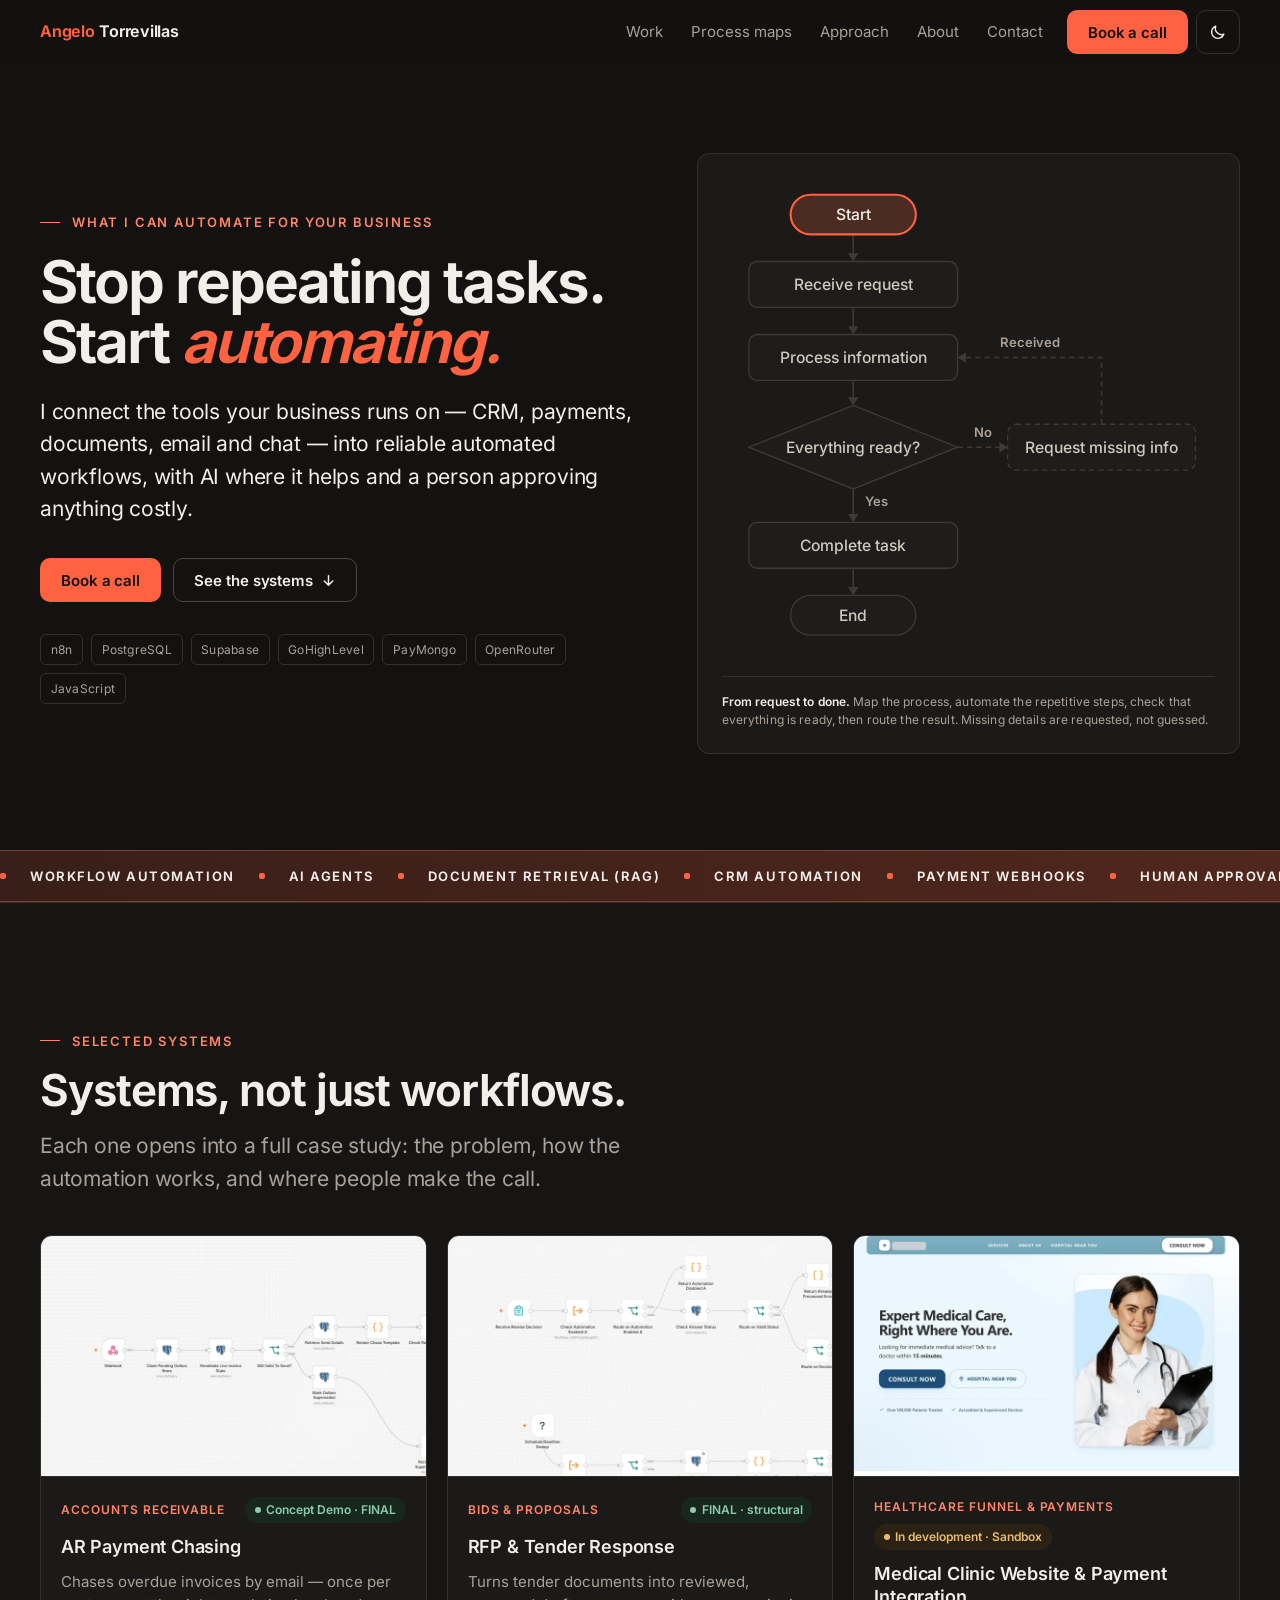
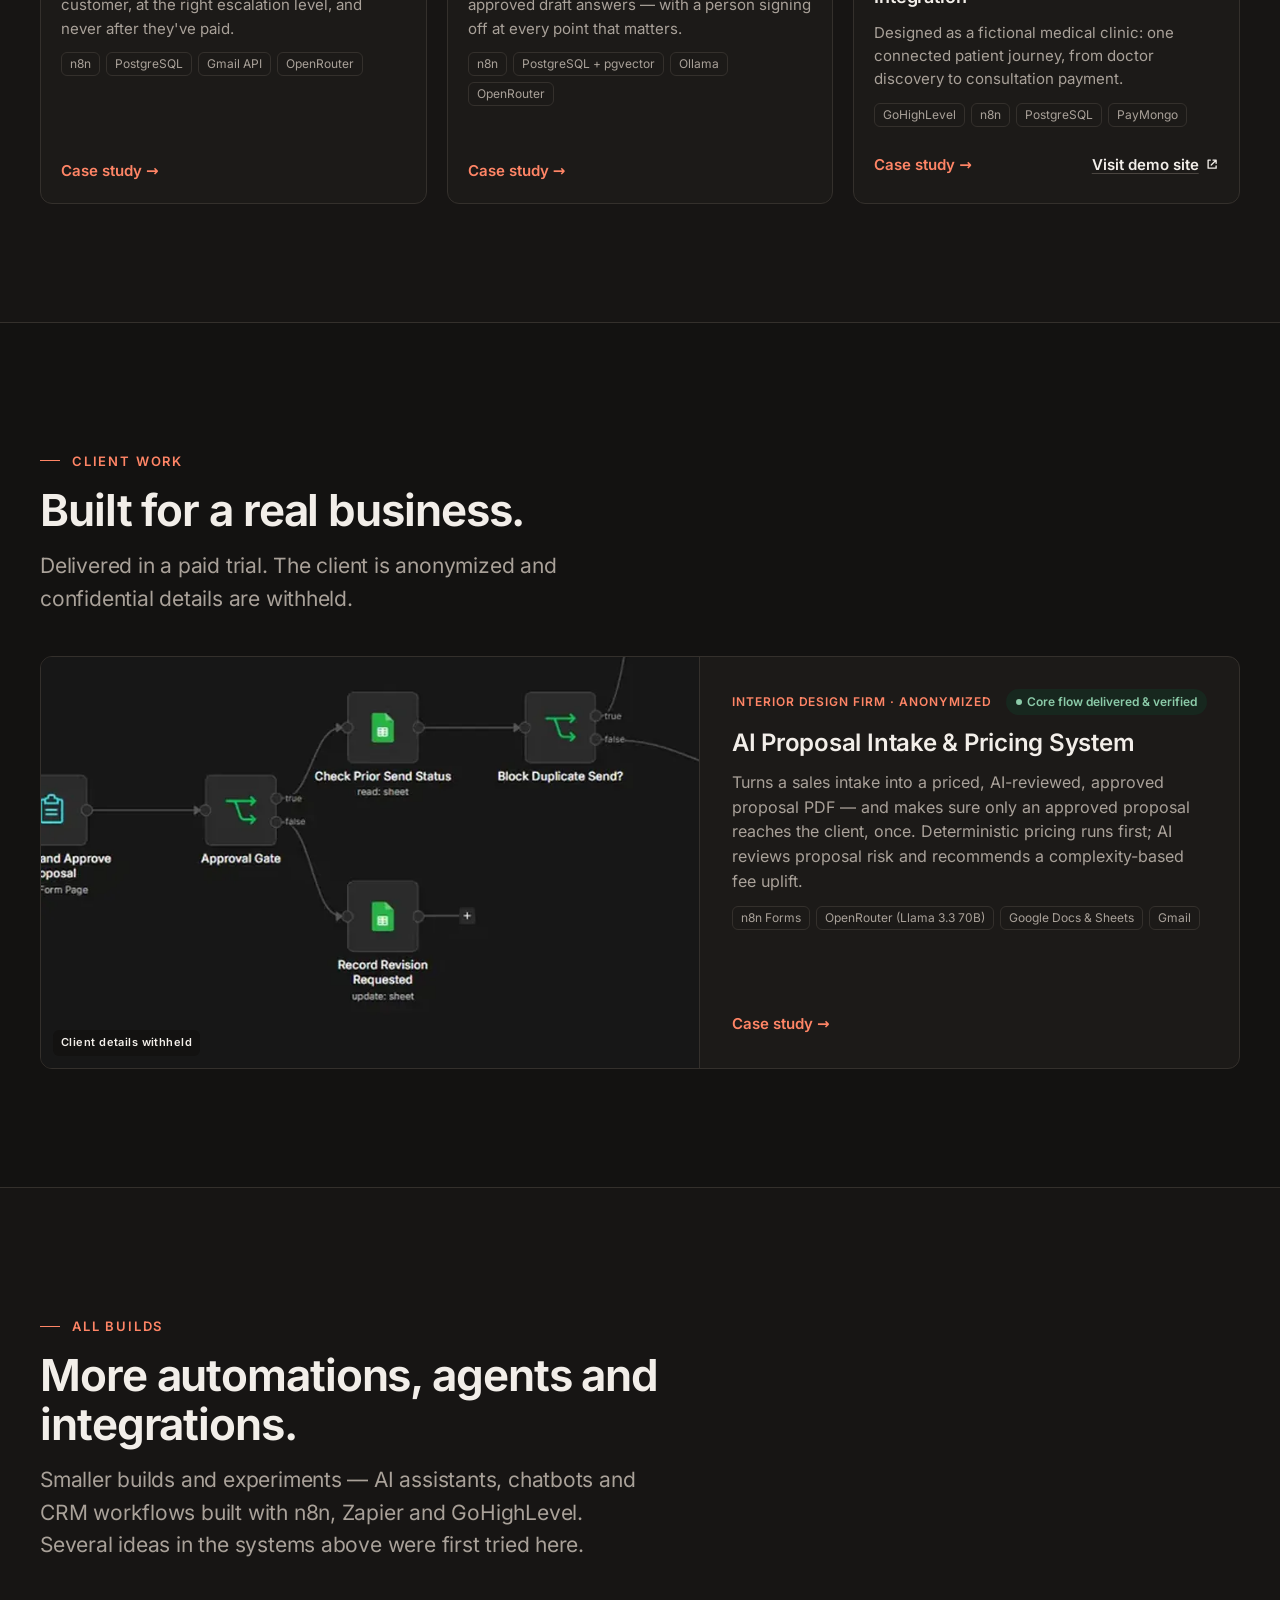
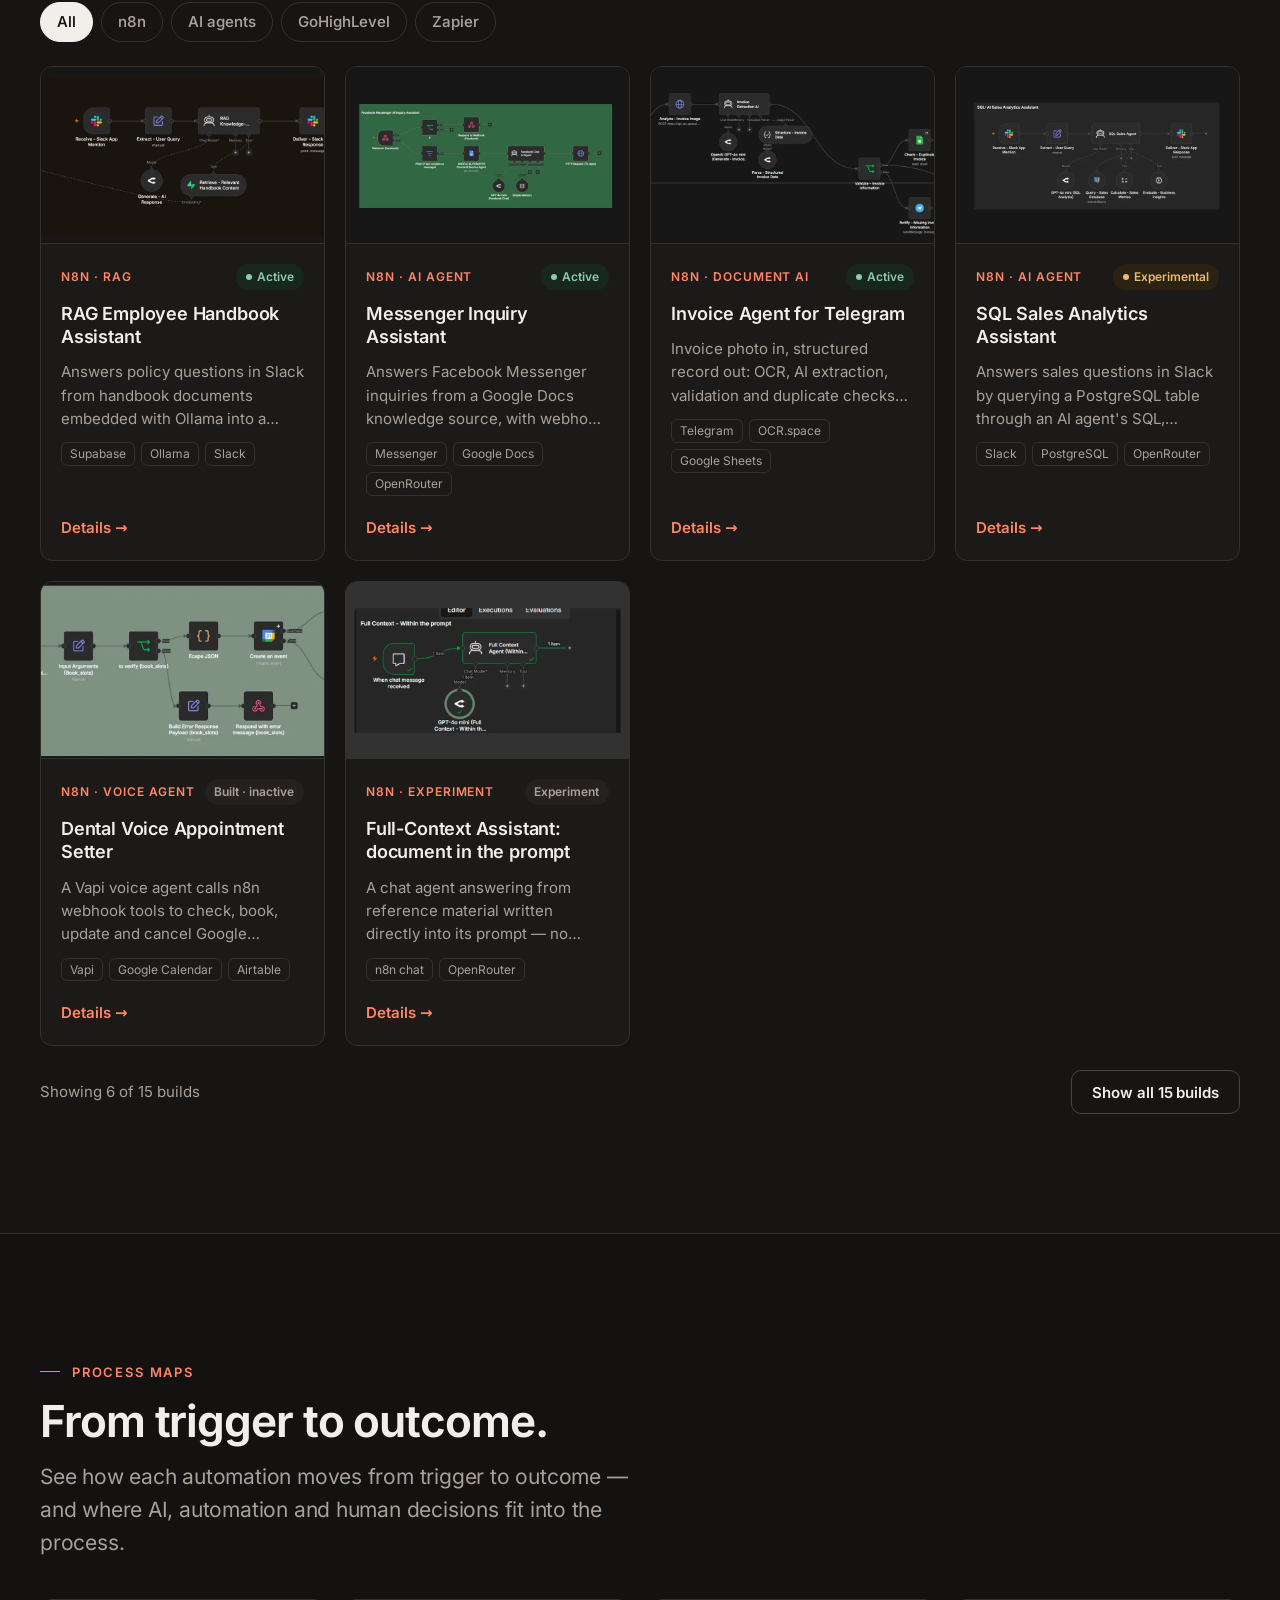
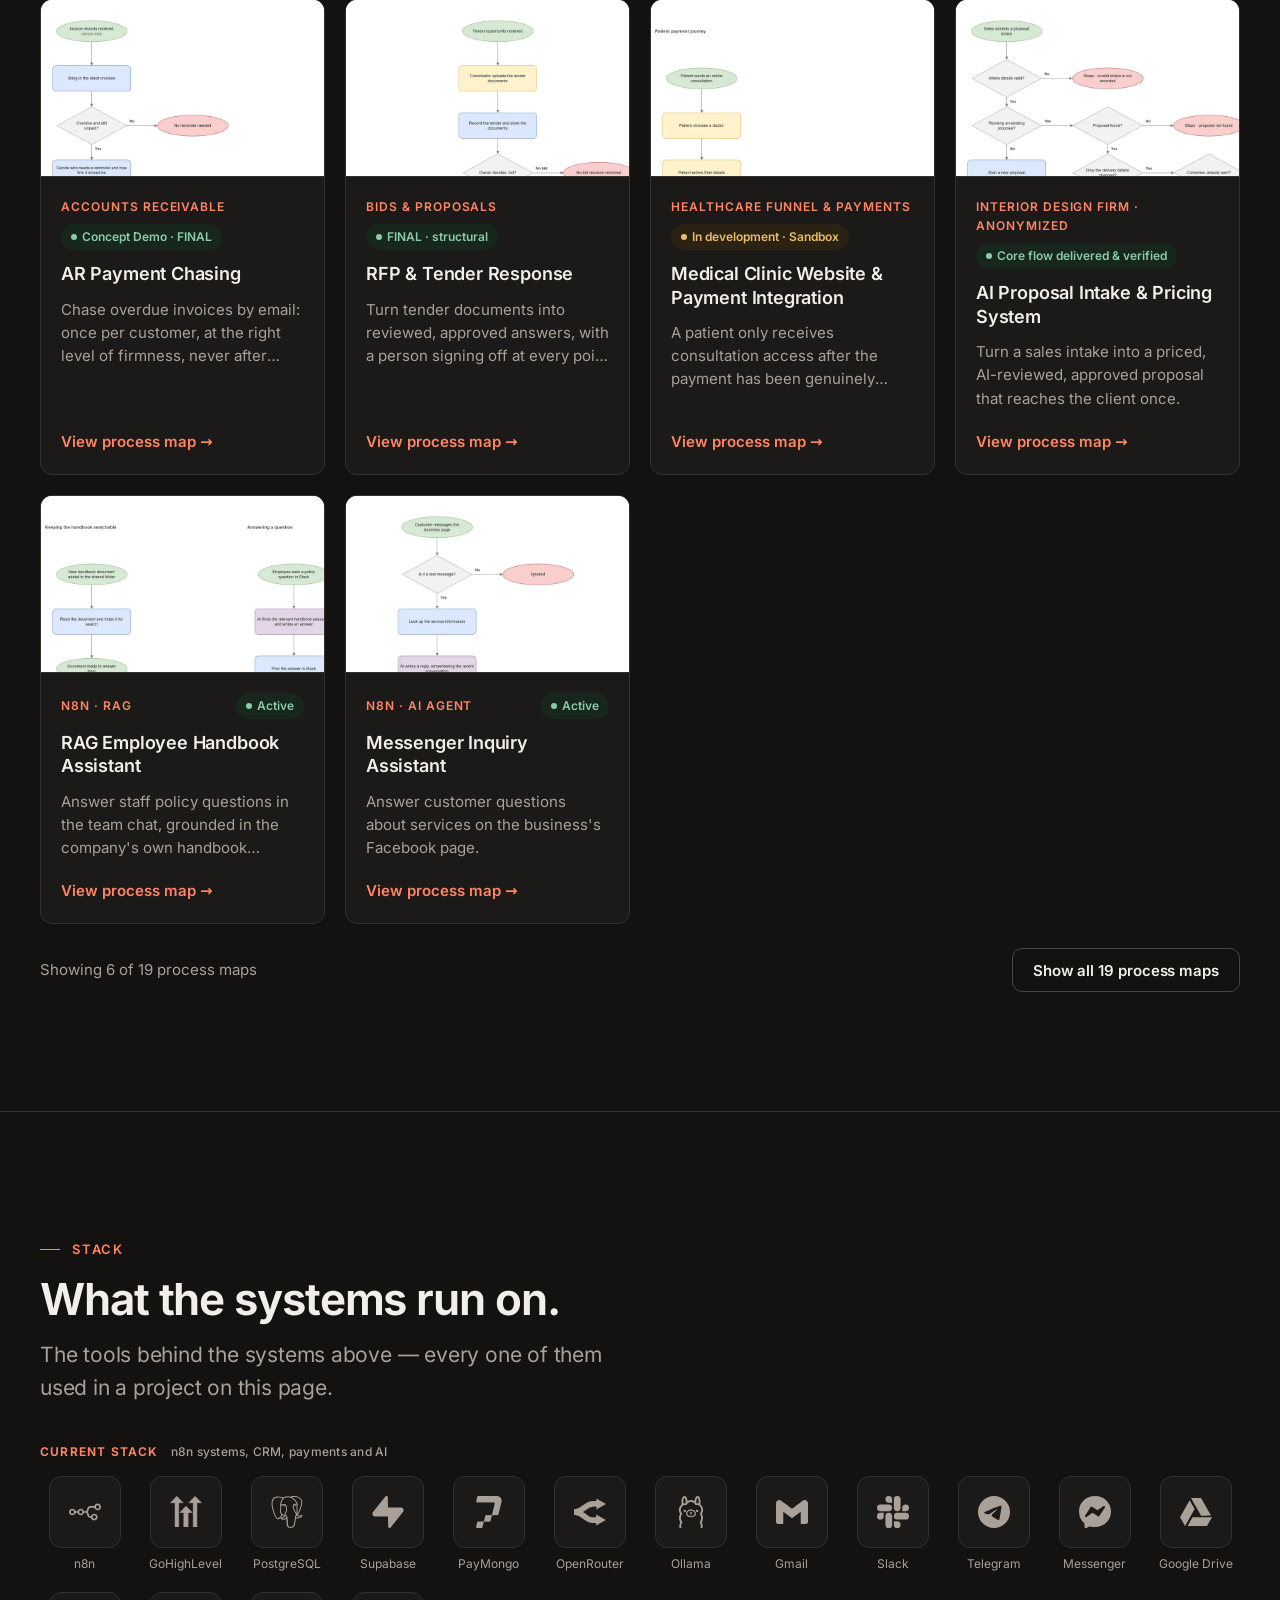
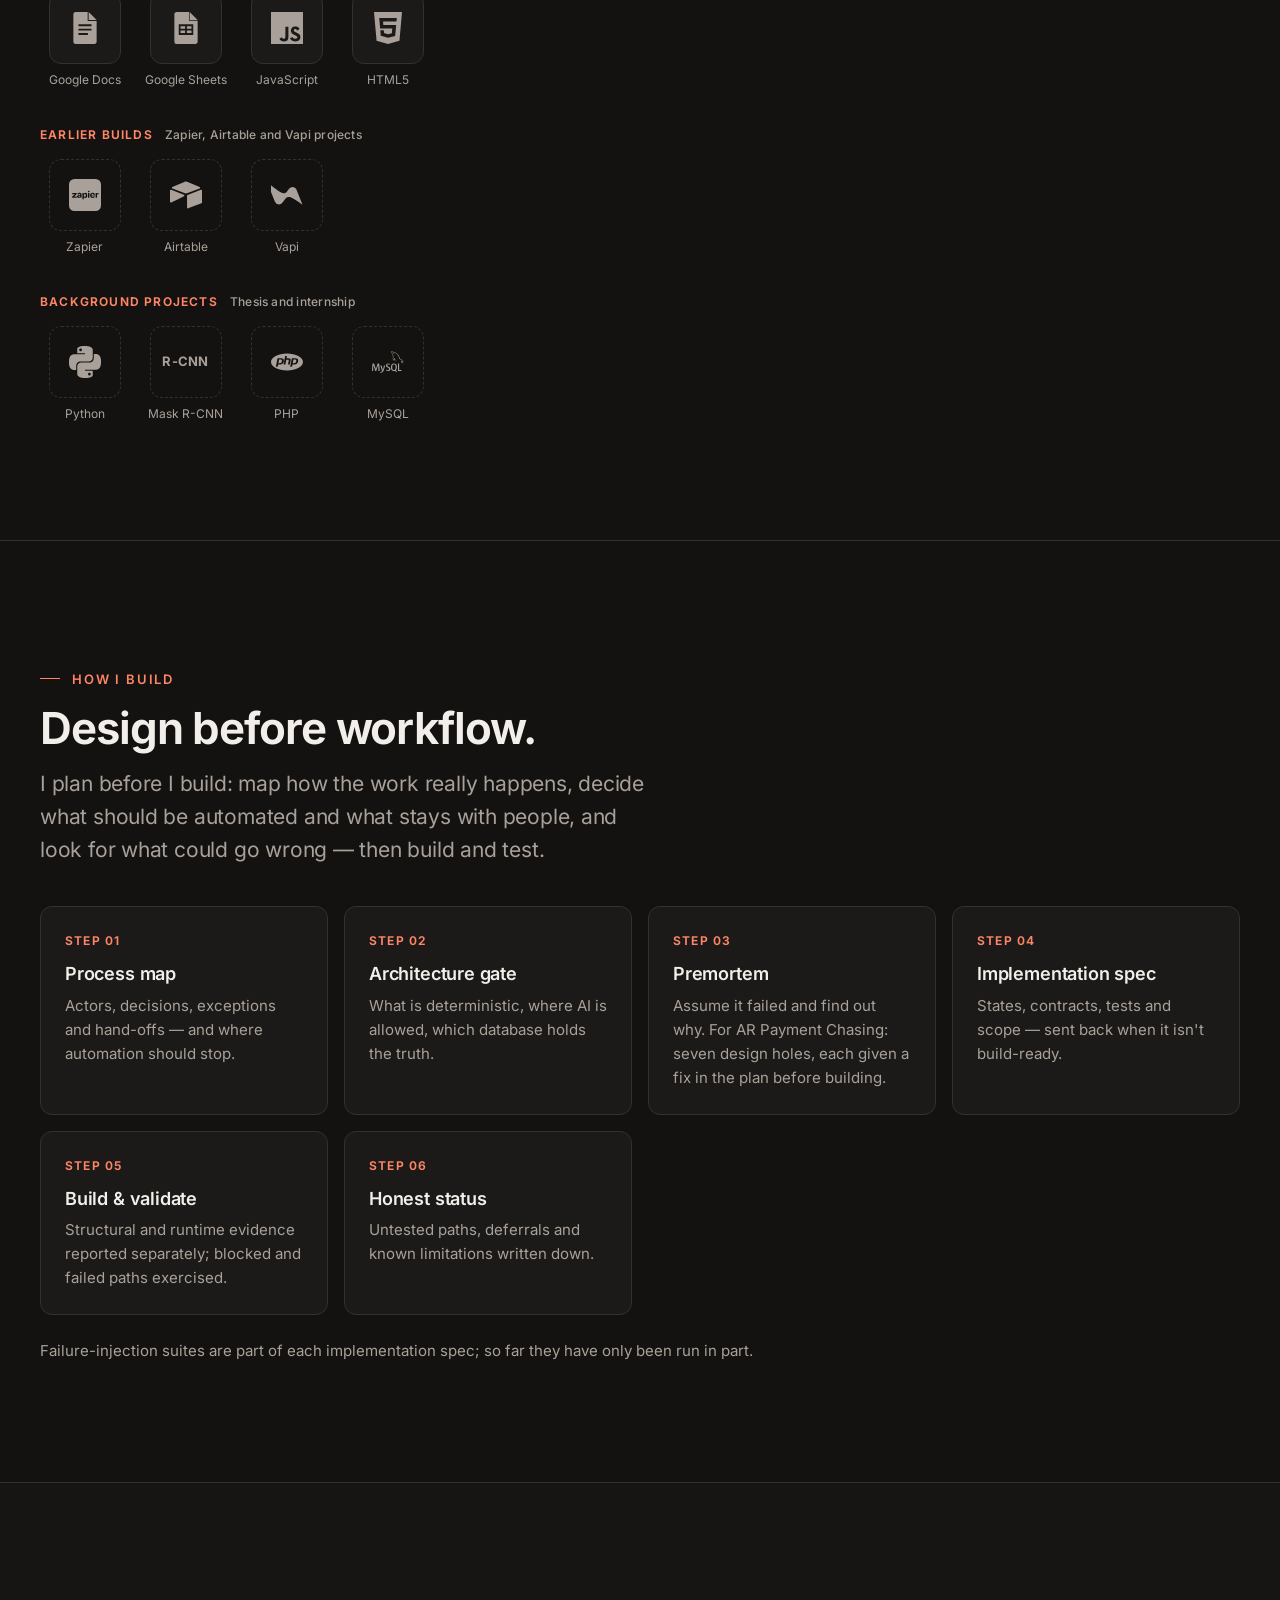
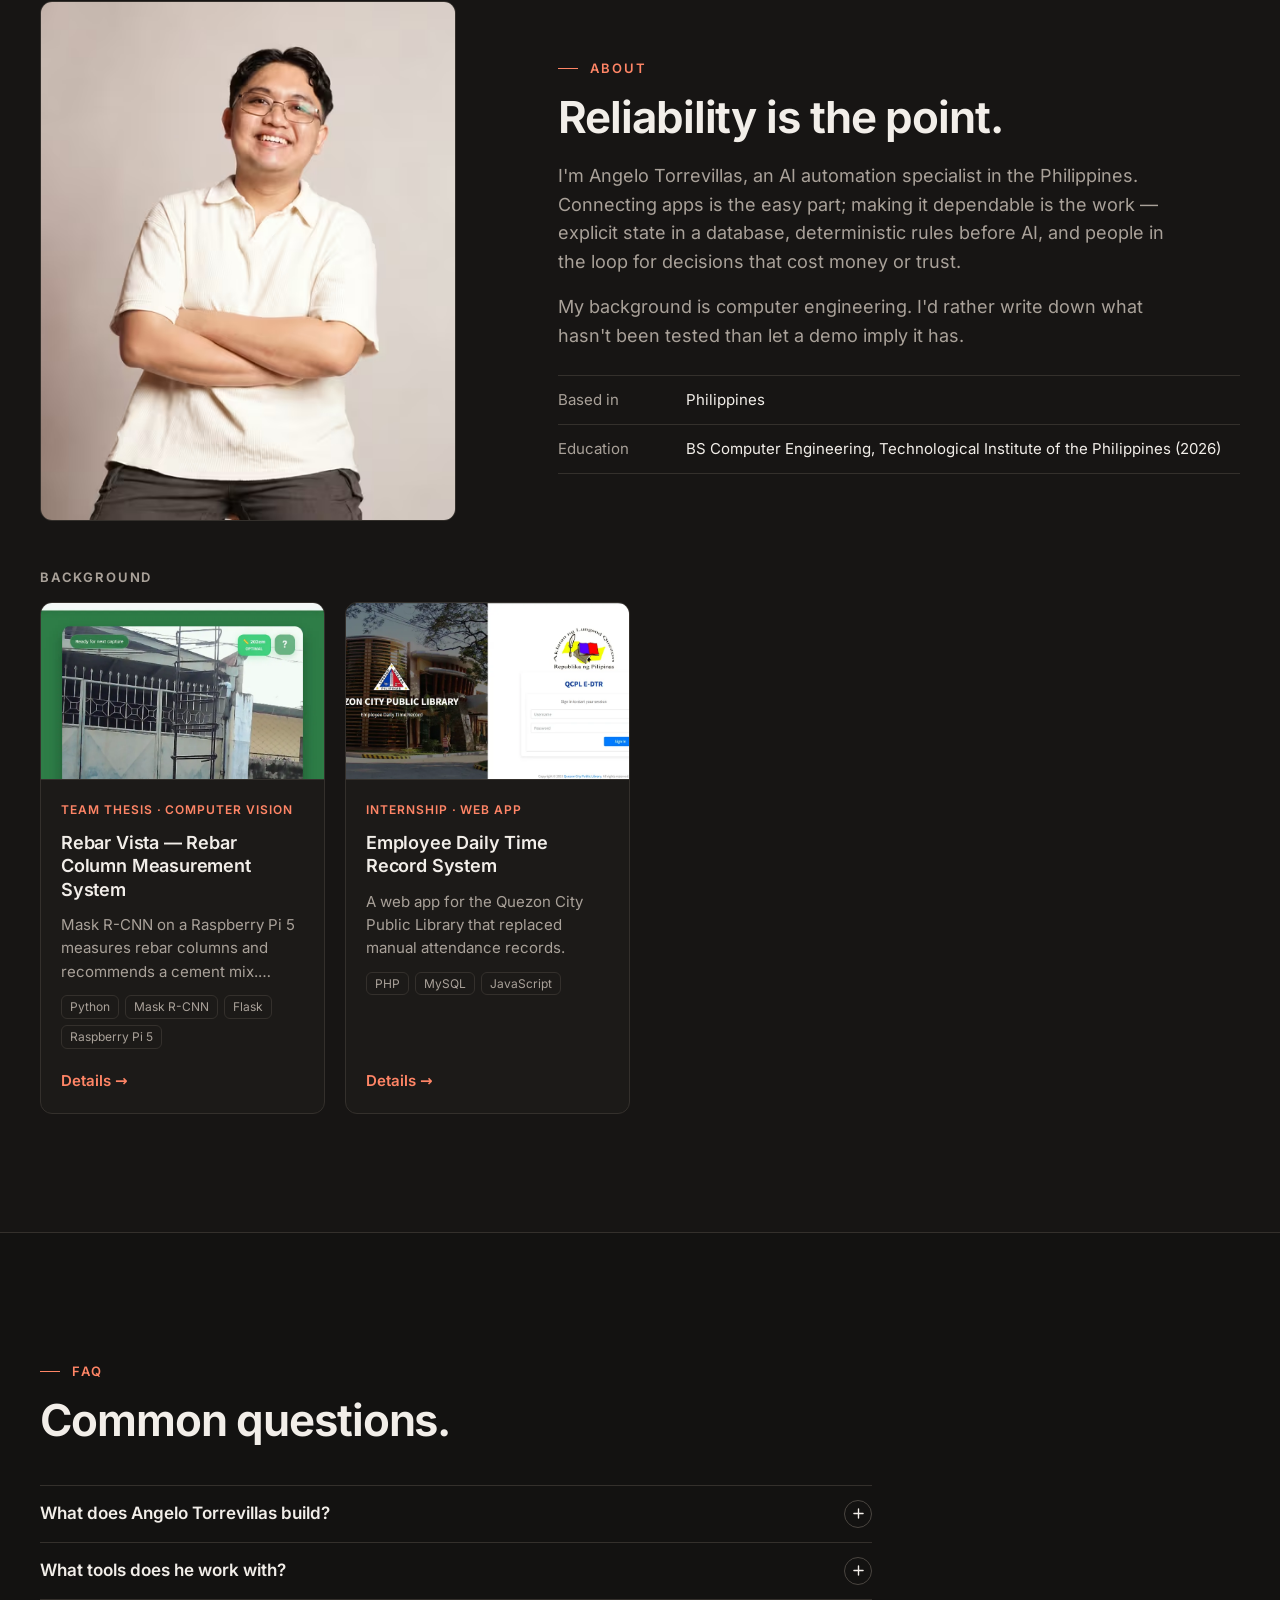
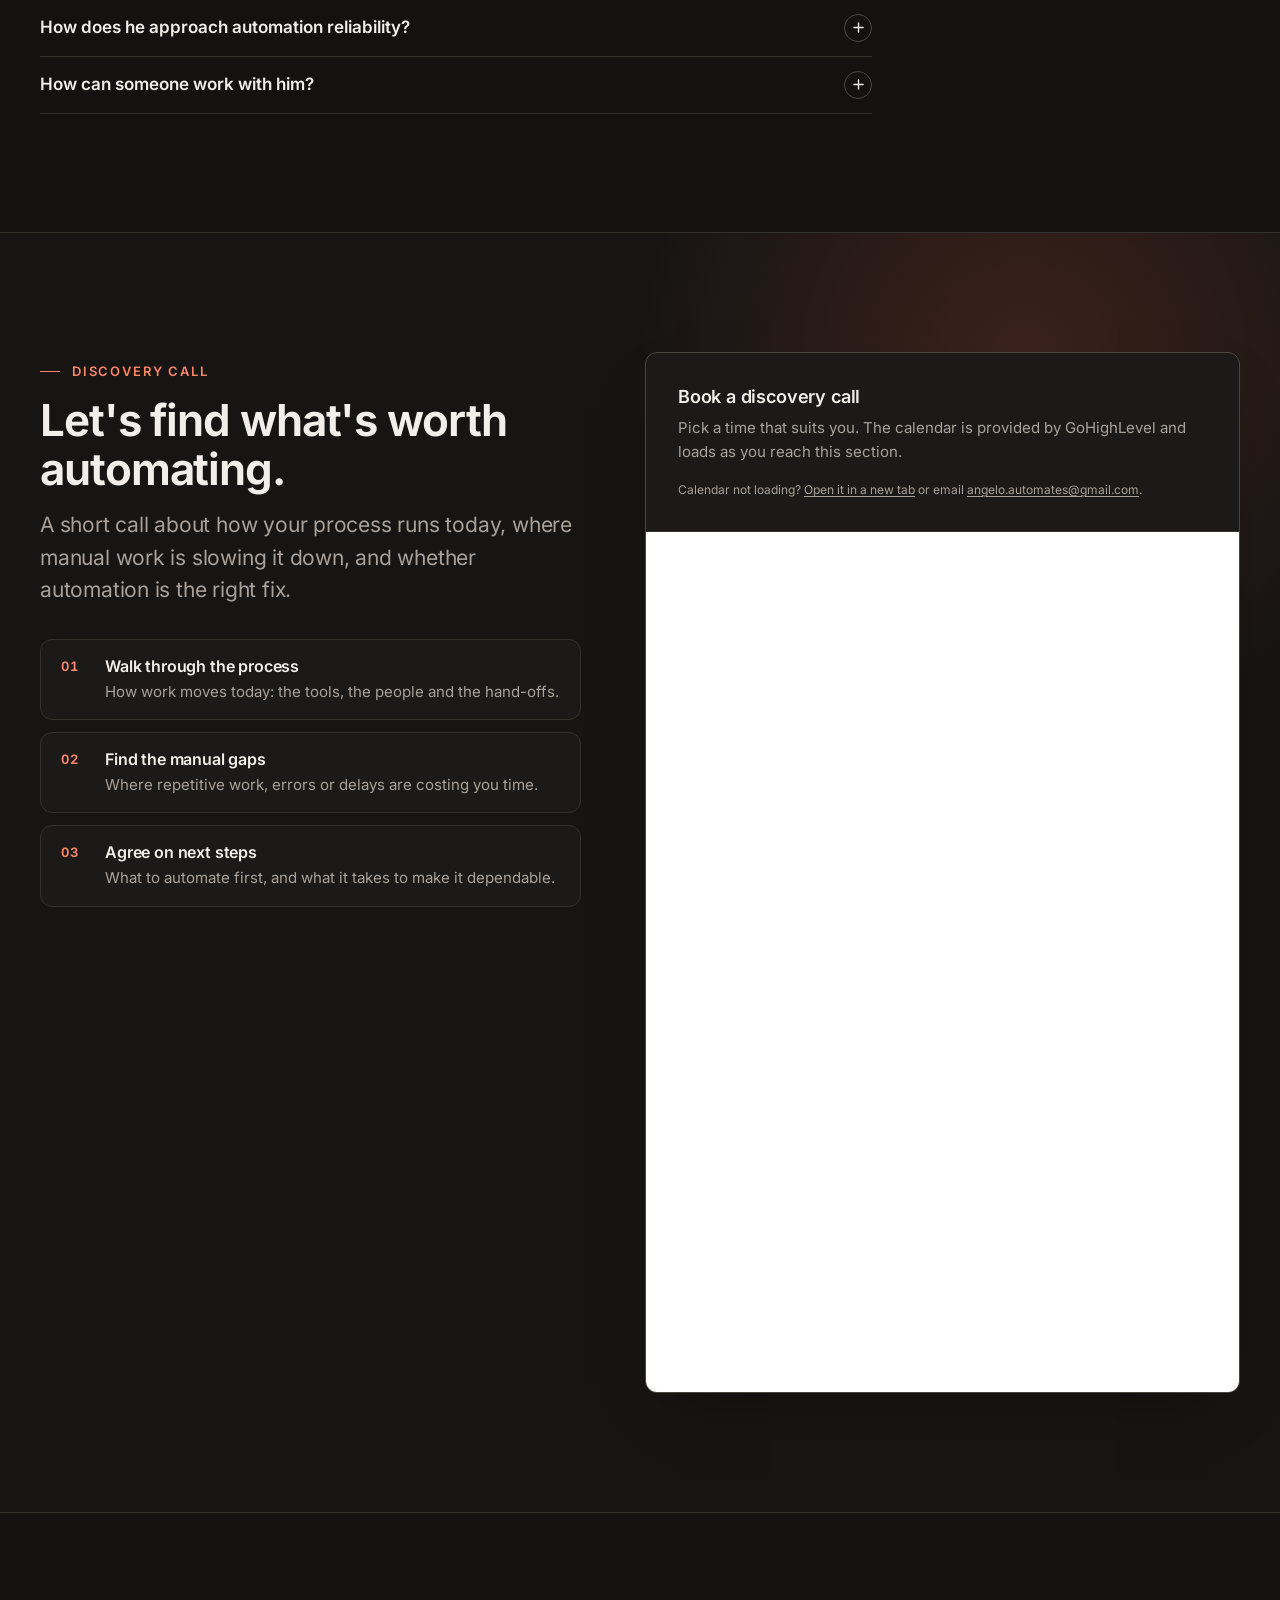
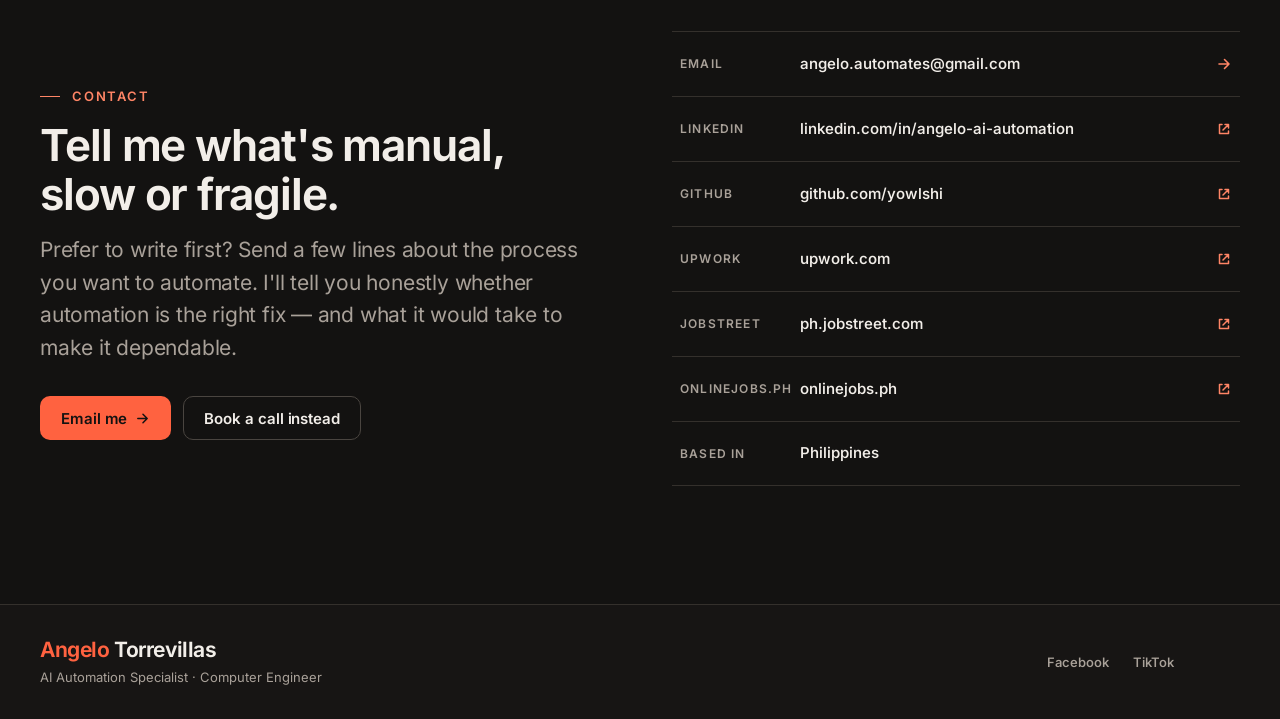
==== commit 6cec9eab: "fix: refine Process Maps presentation and evidence copy Updates the Process Maps section with detail" ====
--- a/index.html
+++ b/index.html
@@ -476,23 +476,14 @@
         <p class="lede">See how each automation moves from trigger to outcome — and where AI, automation and human decisions fit into the process.</p>
       </header>
 
-      <ul class="maps-key" aria-label="How to read the process maps">
-        <li><span class="key-mark k-auto" aria-hidden="true"></span>Automated step</li>
-        <li><span class="key-mark k-ai" aria-hidden="true"></span>AI-assisted step</li>
-        <li><span class="key-mark k-human" aria-hidden="true"></span>Human action</li>
-        <li><span class="key-mark k-decision" aria-hidden="true"></span>Decision</li>
-        <li><span class="key-mark k-ok" aria-hidden="true"></span>Start or successful outcome</li>
-        <li><span class="key-mark k-stop" aria-hidden="true"></span>Stop or failure</li>
-      </ul>
-
-      <div class="grid maps-grid">
+      <div class="grid maps-grid" id="maps-grid">
         <article class="card map-card">
           <div class="card-media"><img src="assets/images/projects/ar-payment-chasing/process-map-card.webp" width="800" height="500" loading="lazy" decoding="async" alt="Preview of the AR Payment Chasing process map."></div>
           <div class="card-body">
             <div class="card-meta"><span class="card-cat">Accounts receivable</span><span class="chip final">Concept Demo · FINAL</span></div>
             <h3>AR Payment Chasing</h3>
             <p class="card-desc">Chase overdue invoices by email: once per customer, at the right level of firmness, never after payment.</p>
-            <a class="map-open" href="assets/images/projects/ar-payment-chasing/process-map.webp" data-w="1175" data-h="2722" data-alt="Process map: overdue invoices are checked, one reminder per customer is planned, held for approval if it is a final notice, re-checked for payment, recipient and sending switch, then sent; customer replies are classified with AI and routed to a payment-promise pause, a dispute stop or a person." data-caption="AR Payment Chasing · Concept Demo · FINAL">View process map<span class="visually-hidden">: AR Payment Chasing</span> <span aria-hidden="true">→</span></a>
+            <a class="map-open" href="#map-ar" data-case="map-ar">View process map<span class="visually-hidden">: AR Payment Chasing</span> <span aria-hidden="true">→</span></a>
           </div>
         </article>
         <article class="card map-card">
@@ -501,7 +492,7 @@
             <div class="card-meta"><span class="card-cat">Bids &amp; proposals</span><span class="chip final">FINAL · structural</span></div>
             <h3>RFP &amp; Tender Response</h3>
             <p class="card-desc">Turn tender documents into reviewed, approved answers, with a person signing off at every point that matters.</p>
-            <a class="map-open" href="assets/images/projects/rfp-tender-response/process-map.webp" data-w="1729" data-h="2441" data-alt="Process map: a tender is uploaded, the owner decides whether to bid, AI pulls out the requirements for a coordinator to confirm, answers are drafted from approved sources or handed to a person, reviewed, compiled, signed off by the owner and submitted by the team; buyer changes are summarised and confirmed separately." data-caption="RFP &amp; Tender Response · FINAL · structural">View process map<span class="visually-hidden">: RFP &amp; Tender Response</span> <span aria-hidden="true">→</span></a>
+            <a class="map-open" href="#map-rfp" data-case="map-rfp">View process map<span class="visually-hidden">: RFP &amp; Tender Response</span> <span aria-hidden="true">→</span></a>
           </div>
         </article>
         <article class="card map-card">
@@ -510,7 +501,7 @@
             <div class="card-meta"><span class="card-cat">Healthcare funnel &amp; payments</span><span class="chip dev">In development · Sandbox</span></div>
             <h3>Medical Clinic Website &amp; Payment Integration</h3>
             <p class="card-desc">A patient only receives consultation access after the payment has been genuinely confirmed.</p>
-            <a class="map-open" href="assets/images/projects/medical-clinic/process-map.webp" data-w="2075" data-h="2301" data-alt="Process map: the patient chooses a doctor and enters details, the price is quoted, the patient pays on a secure test-mode page, and only a genuine payment confirmation marks the consultation paid and emails access links; a separate clinic CRM follow-up handles booking reminders, the medical-history form and visit follow-up." data-caption="Medical Clinic Website &amp; Payment Integration · In development · Sandbox">View process map<span class="visually-hidden">: Medical Clinic Website &amp; Payment Integration</span> <span aria-hidden="true">→</span></a>
+            <a class="map-open" href="#map-clinic" data-case="map-clinic">View process map<span class="visually-hidden">: Medical Clinic Website &amp; Payment Integration</span> <span aria-hidden="true">→</span></a>
           </div>
         </article>
         <article class="card map-card">
@@ -519,7 +510,7 @@
             <div class="card-meta"><span class="card-cat">Interior design firm · Anonymized</span><span class="chip final">Core flow delivered &amp; verified</span></div>
             <h3>AI Proposal Intake &amp; Pricing System</h3>
             <p class="card-desc">Turn a sales intake into a priced, AI-reviewed, approved proposal that reaches the client once.</p>
-            <a class="map-open" href="assets/images/projects/ai-proposal-intake/process-map.webp" data-w="1429" data-h="2581" data-alt="Process map: a sales intake is validated, priced with fixed rules, reviewed by AI for risks, decided by Sales, turned into a PDF, approved by Sales and emailed once; unfinished steps such as manager review are shown as stopping points, and failures are recorded." data-caption="AI Proposal Intake &amp; Pricing System · Core flow delivered &amp; verified">View process map<span class="visually-hidden">: AI Proposal Intake &amp; Pricing System</span> <span aria-hidden="true">→</span></a>
+            <a class="map-open" href="#map-proposal" data-case="map-proposal">View process map<span class="visually-hidden">: AI Proposal Intake &amp; Pricing System</span> <span aria-hidden="true">→</span></a>
           </div>
         </article>
         <article class="card map-card">
@@ -528,7 +519,7 @@
             <div class="card-meta"><span class="card-cat">n8n · RAG</span><span class="chip final">Active</span></div>
             <h3>RAG Employee Handbook Assistant</h3>
             <p class="card-desc">Answer staff policy questions in the team chat, grounded in the company&#x27;s own handbook documents.</p>
-            <a class="map-open" href="assets/images/projects/rag-employee-handbook/process-map.webp" data-w="1129" data-h="901" data-alt="Process map: new handbook documents are indexed for search; when an employee asks a policy question in Slack, AI finds the relevant passages and the answer is posted back." data-caption="RAG Employee Handbook Assistant · Active">View process map<span class="visually-hidden">: RAG Employee Handbook Assistant</span> <span aria-hidden="true">→</span></a>
+            <a class="map-open" href="#map-rag" data-case="map-rag">View process map<span class="visually-hidden">: RAG Employee Handbook Assistant</span> <span aria-hidden="true">→</span></a>
           </div>
         </article>
         <article class="card map-card">
@@ -536,8 +527,8 @@
           <div class="card-body">
             <div class="card-meta"><span class="card-cat">n8n · AI agent</span><span class="chip final">Active</span></div>
             <h3>Messenger Inquiry Assistant</h3>
-            <p class="card-desc">Answer customer questions about services on the business&#x27;s Facebook page, around the clock.</p>
-            <a class="map-open" href="assets/images/projects/messenger-assistant/process-map.webp" data-w="829" data-h="1041" data-alt="Process map: a customer messages the business page, non-text messages are ignored, service information is looked up, AI writes a reply using the recent conversation and the reply is sent in Messenger." data-caption="Messenger Inquiry Assistant · Active">View process map<span class="visually-hidden">: Messenger Inquiry Assistant</span> <span aria-hidden="true">→</span></a>
+            <p class="card-desc">Answer customer questions about services on the business&#x27;s Facebook page.</p>
+            <a class="map-open" href="#map-messenger" data-case="map-messenger">View process map<span class="visually-hidden">: Messenger Inquiry Assistant</span> <span aria-hidden="true">→</span></a>
           </div>
         </article>
         <article class="card map-card">
@@ -545,8 +536,8 @@
           <div class="card-body">
             <div class="card-meta"><span class="card-cat">n8n · Document AI</span><span class="chip final">Active</span></div>
             <h3>Invoice Agent for Telegram</h3>
-            <p class="card-desc">Photo of an invoice in, checked invoice record out, without anyone retyping it.</p>
-            <a class="map-open" href="assets/images/projects/invoice-agent/process-map.webp" data-w="1129" data-h="1321" data-alt="Process map: an invoice photo is read, AI pulls out the details, missing details or duplicates are reported back to the user, otherwise the invoice is stored and confirmed; unexpected failures raise an error alert." data-caption="Invoice Agent for Telegram · Active">View process map<span class="visually-hidden">: Invoice Agent for Telegram</span> <span aria-hidden="true">→</span></a>
+            <p class="card-desc">Photo of an invoice in, checked invoice record out.</p>
+            <a class="map-open" href="#map-invoice" data-case="map-invoice">View process map<span class="visually-hidden">: Invoice Agent for Telegram</span> <span aria-hidden="true">→</span></a>
           </div>
         </article>
         <article class="card map-card">
@@ -555,7 +546,7 @@
             <div class="card-meta"><span class="card-cat">n8n · AI agent</span><span class="chip dev">Experimental</span></div>
             <h3>SQL Sales Analytics Assistant</h3>
             <p class="card-desc">Answer sales questions in the team chat from the company&#x27;s sales records.</p>
-            <a class="map-open" href="assets/images/projects/sql-sales-analytics/process-map.webp" data-w="587" data-h="785" data-alt="Process map: a team member asks a sales question in Slack, AI looks up the sales records and works out the answer, and the answer is posted in the thread." data-caption="SQL Sales Analytics Assistant · Experimental">View process map<span class="visually-hidden">: SQL Sales Analytics Assistant</span> <span aria-hidden="true">→</span></a>
+            <a class="map-open" href="#map-sql" data-case="map-sql">View process map<span class="visually-hidden">: SQL Sales Analytics Assistant</span> <span aria-hidden="true">→</span></a>
           </div>
         </article>
         <article class="card map-card">
@@ -564,7 +555,7 @@
             <div class="card-meta"><span class="card-cat">n8n · Voice agent</span><span class="chip plain">Built · inactive</span></div>
             <h3>Dental Voice Appointment Setter</h3>
             <p class="card-desc">An AI voice assistant answers calls and books, moves or cancels appointments in the clinic calendar.</p>
-            <a class="map-open" href="assets/images/projects/dental-appointment-setter/process-map.webp" data-w="1729" data-h="1601" data-alt="Process map: an AI voice assistant talks with the caller and, depending on the request, finds free times, books, moves or cancels an appointment; invalid booking details are sent back for correction and every call outcome is recorded." data-caption="Dental Voice Appointment Setter · Built · inactive">View process map<span class="visually-hidden">: Dental Voice Appointment Setter</span> <span aria-hidden="true">→</span></a>
+            <a class="map-open" href="#map-dental" data-case="map-dental">View process map<span class="visually-hidden">: Dental Voice Appointment Setter</span> <span aria-hidden="true">→</span></a>
           </div>
         </article>
         <article class="card map-card">
@@ -573,7 +564,7 @@
             <div class="card-meta"><span class="card-cat">n8n · Experiment</span><span class="chip plain">Experiment</span></div>
             <h3>Full-Context Assistant: document in the prompt</h3>
             <p class="card-desc">Knowledge-grounding experiment 1 of 3: the reference material is written into the assistant&#x27;s instructions.</p>
-            <a class="map-open" href="assets/images/projects/knowledge-grounding-experiments/process-map-prompt.webp" data-w="752" data-h="632" data-alt="Process map: a user asks a question in the chat and AI answers from reference material written into its instructions." data-caption="Full-Context Assistant: document in the prompt · Experiment">View process map<span class="visually-hidden">: Full-Context Assistant: document in the prompt</span> <span aria-hidden="true">→</span></a>
+            <a class="map-open" href="#map-fc-prompt" data-case="map-fc-prompt">View process map<span class="visually-hidden">: Full-Context Assistant: document in the prompt</span> <span aria-hidden="true">→</span></a>
           </div>
         </article>
         <article class="card map-card">
@@ -582,7 +573,7 @@
             <div class="card-meta"><span class="card-cat">n8n · Experiment</span><span class="chip plain">Experiment</span></div>
             <h3>Full-Context Assistant: documents fetched per message</h3>
             <p class="card-desc">Knowledge-grounding experiment 2 of 3: both reference documents are fetched in full for every message.</p>
-            <a class="map-open" href="assets/images/projects/knowledge-grounding-experiments/process-map-flexible.webp" data-w="834" data-h="761" data-alt="Process map: a user asks a question, both reference documents are fetched on every message, and AI answers using their full text." data-caption="Full-Context Assistant: documents fetched per message · Experiment">View process map<span class="visually-hidden">: Full-Context Assistant: documents fetched per message</span> <span aria-hidden="true">→</span></a>
+            <a class="map-open" href="#map-fc-flexible" data-case="map-fc-flexible">View process map<span class="visually-hidden">: Full-Context Assistant: documents fetched per message</span> <span aria-hidden="true">→</span></a>
           </div>
         </article>
         <article class="card map-card">
@@ -591,7 +582,7 @@
             <div class="card-meta"><span class="card-cat">n8n · Experiment</span><span class="chip plain">Experiment</span></div>
             <h3>Full-Context Assistant: documents as tools</h3>
             <p class="card-desc">Knowledge-grounding experiment 3 of 3: the assistant decides for itself when to read the reference documents.</p>
-            <a class="map-open" href="assets/images/projects/knowledge-grounding-experiments/process-map-tool.webp" data-w="829" data-h="761" data-alt="Process map: a user asks a question, AI decides whether to read the reference documents, then writes the answer." data-caption="Full-Context Assistant: documents as tools · Experiment">View process map<span class="visually-hidden">: Full-Context Assistant: documents as tools</span> <span aria-hidden="true">→</span></a>
+            <a class="map-open" href="#map-fc-tool" data-case="map-fc-tool">View process map<span class="visually-hidden">: Full-Context Assistant: documents as tools</span> <span aria-hidden="true">→</span></a>
           </div>
         </article>
         <article class="card map-card">
@@ -600,7 +591,7 @@
             <div class="card-meta"><span class="card-cat">n8n · AI agent</span><span class="chip plain">Superseded by SQL version</span></div>
             <h3>AI Sales Data Assistant</h3>
             <p class="card-desc">The first sales assistant, answering from a small sample sales table. Replaced by the SQL Sales Analytics Assistant.</p>
-            <a class="map-open" href="assets/images/projects/sql-sales-analytics/process-map-sales-data.webp" data-w="575" data-h="632" data-alt="Process map: a user asks a sales question in the chat and AI looks up sales by product, date or transaction and calculates the answer. Superseded experiment." data-caption="AI Sales Data Assistant · Superseded by SQL version">View process map<span class="visually-hidden">: AI Sales Data Assistant</span> <span aria-hidden="true">→</span></a>
+            <a class="map-open" href="#map-sales-data" data-case="map-sales-data">View process map<span class="visually-hidden">: AI Sales Data Assistant</span> <span aria-hidden="true">→</span></a>
           </div>
         </article>
         <article class="card map-card">
@@ -609,7 +600,7 @@
             <div class="card-meta"><span class="card-cat">Zapier · CRM</span><span class="chip plain">Earlier build</span></div>
             <h3>Zapier–Asana CRM Automation</h3>
             <p class="card-desc">When the team moves a lead to a new stage, the matching follow-up happens automatically.</p>
-            <a class="map-open" href="assets/images/projects/zapier-asana-crm/process-map.webp" data-w="1729" data-h="1041" data-alt="Process map: the team updates a lead&#x27;s stage, and each stage triggers its own follow-up: a project folder and task, timed follow-up emails, quote follow-ups, or an AI-written welcome or recommendation email that is sent automatically." data-caption="Zapier–Asana CRM Automation · Earlier build">View process map<span class="visually-hidden">: Zapier–Asana CRM Automation</span> <span aria-hidden="true">→</span></a>
+            <a class="map-open" href="#map-zap-asana" data-case="map-zap-asana">View process map<span class="visually-hidden">: Zapier–Asana CRM Automation</span> <span aria-hidden="true">→</span></a>
           </div>
         </article>
         <article class="card map-card">
@@ -618,7 +609,7 @@
             <div class="card-meta"><span class="card-cat">Zapier · Lead qualification</span><span class="chip plain">Earlier build</span></div>
             <h3>Zapier Lead Qualification &amp; Outreach</h3>
             <p class="card-desc">Enrich and score every new enquiry, then follow up according to how promising the lead is.</p>
-            <a class="map-open" href="assets/images/projects/zapier-lead-qualification/process-map.webp" data-w="1129" data-h="1321" data-alt="Process map: an enquiry is enriched with company details, scored by AI and saved; high and medium leads are sent an AI-written outreach or nurturing email automatically with a sales alert, and low leads are summarised for sales." data-caption="Zapier Lead Qualification &amp; Outreach · Earlier build">View process map<span class="visually-hidden">: Zapier Lead Qualification &amp; Outreach</span> <span aria-hidden="true">→</span></a>
+            <a class="map-open" href="#map-zap-lead" data-case="map-zap-lead">View process map<span class="visually-hidden">: Zapier Lead Qualification &amp; Outreach</span> <span aria-hidden="true">→</span></a>
           </div>
         </article>
         <article class="card map-card">
@@ -627,7 +618,7 @@
             <div class="card-meta"><span class="card-cat">Zapier · Content</span><span class="chip plain">Earlier build</span></div>
             <h3>Zapier Content Repurposing</h3>
             <p class="card-desc">Turn one recorded audio file into blog and social posts, publishing or holding them for review.</p>
-            <a class="map-open" href="assets/images/projects/zapier-content-repurposing/process-map.webp" data-w="1129" data-h="1321" data-alt="Process map: an MP3 added to a shared folder is transcribed and drafted into blog and social posts by AI; an AI decision either publishes to Facebook and LinkedIn or saves the drafts for a person to review." data-caption="Zapier Content Repurposing · Earlier build">View process map<span class="visually-hidden">: Zapier Content Repurposing</span> <span aria-hidden="true">→</span></a>
+            <a class="map-open" href="#map-zap-content" data-case="map-zap-content">View process map<span class="visually-hidden">: Zapier Content Repurposing</span> <span aria-hidden="true">→</span></a>
           </div>
         </article>
         <article class="card map-card">
@@ -635,8 +626,8 @@
           <div class="card-body">
             <div class="card-meta"><span class="card-cat">GoHighLevel · CRM</span><span class="chip plain">Earlier build</span></div>
             <h3>Car Insurance Sales Workflows</h3>
-            <p class="card-desc">Move a car-insurance lead from first contact to an issued policy, with the team alerted at each step.</p>
-            <a class="map-open" href="assets/images/projects/ghl-car-insurance-sales/process-map.webp" data-w="866" data-h="2034" data-alt="Process map: a new lead gets the insurance form and an agent, submits the form, receives package options, replies with a choice, and once payment and the policy are marked, moves through paid-customer upsells to policy delivery." data-caption="Car Insurance Sales Workflows · Earlier build">View process map<span class="visually-hidden">: Car Insurance Sales Workflows</span> <span aria-hidden="true">→</span></a>
+            <p class="card-desc">Move a car-insurance lead from first contact to an issued policy, with follow-up at each stage.</p>
+            <a class="map-open" href="#map-ghl-insurance" data-case="map-ghl-insurance">View process map<span class="visually-hidden">: Car Insurance Sales Workflows</span> <span aria-hidden="true">→</span></a>
           </div>
         </article>
         <article class="card map-card">
@@ -645,7 +636,7 @@
             <div class="card-meta"><span class="card-cat">GoHighLevel · CRM</span><span class="chip plain">Earlier build</span></div>
             <h3>Salon Client Retention Pipeline</h3>
             <p class="card-desc">Take a salon client from first enquiry through their service to a rebooking follow-up.</p>
-            <a class="map-open" href="assets/images/projects/ghl-salon-client-retention/process-map.webp" data-w="595" data-h="1614" data-alt="Process map: an enquiry creates the client record and a welcome email, then each stage staff move the client to — consultation booked, service in progress, follow-up — sends the matching emails and tasks, ending with a rebooking offer." data-caption="Salon Client Retention Pipeline · Earlier build">View process map<span class="visually-hidden">: Salon Client Retention Pipeline</span> <span aria-hidden="true">→</span></a>
+            <a class="map-open" href="#map-ghl-salon" data-case="map-ghl-salon">View process map<span class="visually-hidden">: Salon Client Retention Pipeline</span> <span aria-hidden="true">→</span></a>
           </div>
         </article>
         <article class="card map-card">
@@ -654,11 +645,15 @@
             <div class="card-meta"><span class="card-cat">GoHighLevel · CRM</span><span class="chip plain">Earlier build</span></div>
             <h3>Lead Nurturing Pipeline</h3>
             <p class="card-desc">Keep in touch with a new lead until they book an appointment, then welcome them as a client once paid.</p>
-            <a class="map-open" href="assets/images/projects/ghl-lead-nurturing-pipeline/process-map.webp" data-w="1168" data-h="1601" data-alt="Process map: a new lead is sent a booking link; if not booked, nurturing emails repeat daily until they book, when the booking is confirmed; once payment is marked the lead becomes a client and is thanked." data-caption="Lead Nurturing Pipeline · Earlier build">View process map<span class="visually-hidden">: Lead Nurturing Pipeline</span> <span aria-hidden="true">→</span></a>
+            <a class="map-open" href="#map-ghl-nurture" data-case="map-ghl-nurture">View process map<span class="visually-hidden">: Lead Nurturing Pipeline</span> <span aria-hidden="true">→</span></a>
           </div>
         </article>
       </div>
-      <p class="caption maps-note">Each map shows the business process as built, with its status and limitations noted in the footer. Planned steps that aren't built yet are drawn dashed or marked as stopping points.</p>
+
+      <div class="builds-foot">
+        <p class="builds-count" id="maps-count" aria-live="polite">19 process maps</p>
+        <button class="btn btn-ghost show-more" type="button" aria-expanded="false" aria-controls="maps-grid" hidden>Show all process maps</button>
+      </div>
     </div>
   </section>
 
@@ -1314,6 +1309,355 @@
     </div>
   </section>
 
+  <!-- Process map details: shown inline without JS; with JS each opens in the case dialog -->
+  <section id="map-library" class="case-library" aria-labelledby="map-library-title">
+    <div class="wrap">
+      <h2 id="map-library-title">Process maps in detail</h2>
+      <article class="case-full map-detail" id="map-ar" aria-labelledby="map-ar-title" data-close-label="Close process map">
+        <p class="eyebrow">Process map · Accounts receivable</p>
+        <h3 class="case-title" id="map-ar-title">AR Payment Chasing</h3>
+        <ul class="chips" aria-label="Status"><li class="chip final">Concept Demo · FINAL</li></ul>
+        <p class="case-summary">Chase overdue invoices by email: once per customer, at the right level of firmness, never after payment.</p>
+        <div class="map-detail-grid">
+          <div class="map-points">
+            <div><p class="kicker">The challenge</p><p>Chasing overdue invoices is repetitive, but mistakes are costly: a reminder after payment, several emails to one customer or a message to the wrong address damages the relationship.</p></div>
+            <div><p class="kicker">The approach</p><p>Fixed rules decide who to chase and how firmly, every reminder is re-checked just before it&#x27;s sent, and customer replies are sorted by an AI classifier that can&#x27;t change any financial records.</p></div>
+          </div>
+          <div class="gallery-wrap map-figure">
+            <div class="gallery" data-count="1">
+              <figure class="shot graph"><a class="shot-link" href="assets/images/projects/ar-payment-chasing/process-map.webp" data-hidpi><span class="visually-hidden">View full process map: </span><img src="assets/images/projects/ar-payment-chasing/process-map.webp" width="1176" height="2651" loading="lazy" decoding="async" alt="Process map: overdue invoices are checked, one reminder per customer is planned, held for approval if it is a final notice, re-checked for payment, recipient and sending switch, then sent; customer replies are classified with AI and routed to a payment-promise pause, a dispute stop or a person."></a><figcaption class="visually-hidden">AR Payment Chasing · Concept Demo · FINAL</figcaption></figure>
+            </div>
+            <a class="btn btn-ghost map-full" href="assets/images/projects/ar-payment-chasing/process-map.webp">View full process map</a>
+          </div>
+        </div>
+      </article>
+      <article class="case-full map-detail" id="map-rfp" aria-labelledby="map-rfp-title" data-close-label="Close process map">
+        <p class="eyebrow">Process map · Bids &amp; proposals</p>
+        <h3 class="case-title" id="map-rfp-title">RFP &amp; Tender Response</h3>
+        <ul class="chips" aria-label="Status"><li class="chip final">FINAL · structural</li></ul>
+        <p class="case-summary">Turn tender documents into reviewed, approved answers, with a person signing off at every point that matters.</p>
+        <div class="map-detail-grid">
+          <div class="map-points">
+            <div><p class="kicker">The challenge</p><p>Answering a tender means pulling every requirement out of long, inconsistent documents and getting approved answers signed off before a hard deadline. A missed requirement or an unapproved claim can cost the bid.</p></div>
+            <div><p class="kicker">The approach</p><p>Requirements are extracted and confirmed by a person, answers are drafted only from an approved library, and every answer goes through review, approval and the owner&#x27;s final sign-off.</p></div>
+          </div>
+          <div class="gallery-wrap map-figure">
+            <div class="gallery" data-count="1">
+              <figure class="shot graph"><a class="shot-link" href="assets/images/projects/rfp-tender-response/process-map.webp" data-hidpi><span class="visually-hidden">View full process map: </span><img src="assets/images/projects/rfp-tender-response/process-map.webp" width="1729" height="2364" loading="lazy" decoding="async" alt="Process map: a tender is uploaded, the owner decides whether to bid, AI pulls out the requirements for a coordinator to confirm, answers are drafted from approved sources or handed to a person, reviewed, compiled, signed off by the owner and submitted by the team; buyer changes are summarised and confirmed separately."></a><figcaption class="visually-hidden">RFP &amp; Tender Response · FINAL · structural</figcaption></figure>
+            </div>
+            <a class="btn btn-ghost map-full" href="assets/images/projects/rfp-tender-response/process-map.webp">View full process map</a>
+          </div>
+        </div>
+      </article>
+      <article class="case-full map-detail" id="map-clinic" aria-labelledby="map-clinic-title" data-close-label="Close process map">
+        <p class="eyebrow">Process map · Healthcare funnel &amp; payments</p>
+        <h3 class="case-title" id="map-clinic-title">Medical Clinic Website &amp; Payment Integration</h3>
+        <ul class="chips" aria-label="Status"><li class="chip dev">In development · Sandbox</li></ul>
+        <p class="case-summary">A patient only receives consultation access after the payment has been genuinely confirmed.</p>
+        <div class="map-detail-grid">
+          <div class="map-points">
+            <div><p class="kicker">The challenge</p><p>For paid online consultations, the consultation link is the product: access should only be released once payment is genuinely confirmed, not because a confirmation page said so.</p></div>
+            <div><p class="kicker">The approach</p><p>A patient journey from choosing a doctor to payment, where the clinic&#x27;s system sets the price, checks that the payment confirmation is genuine and only then sends the consultation links. A separate CRM process follows up on bookings and visits.</p></div>
+          </div>
+          <div class="gallery-wrap map-figure">
+            <div class="gallery" data-count="1">
+              <figure class="shot graph"><a class="shot-link" href="assets/images/projects/medical-clinic/process-map.webp" data-hidpi><span class="visually-hidden">View full process map: </span><img src="assets/images/projects/medical-clinic/process-map.webp" width="2075" height="2224" loading="lazy" decoding="async" alt="Process map: the patient chooses a doctor and enters details, the price is quoted, the patient pays on a secure test-mode page, and only a genuine payment confirmation marks the consultation paid and emails access links; a separate clinic CRM follow-up handles booking reminders, the medical-history form and visit follow-up."></a><figcaption class="visually-hidden">Medical Clinic Website &amp; Payment Integration · In development · Sandbox</figcaption></figure>
+            </div>
+            <a class="btn btn-ghost map-full" href="assets/images/projects/medical-clinic/process-map.webp">View full process map</a>
+          </div>
+        </div>
+      </article>
+      <article class="case-full map-detail" id="map-proposal" aria-labelledby="map-proposal-title" data-close-label="Close process map">
+        <p class="eyebrow">Process map · Interior design firm · Anonymized</p>
+        <h3 class="case-title" id="map-proposal-title">AI Proposal Intake &amp; Pricing System</h3>
+        <ul class="chips" aria-label="Status"><li class="chip final">Core flow delivered &amp; verified</li></ul>
+        <p class="case-summary">Turn a sales intake into a priced, AI-reviewed, approved proposal that reaches the client once.</p>
+        <div class="map-detail-grid">
+          <div class="map-points">
+            <div><p class="kicker">The challenge</p><p>The firm needed design-fee proposals from sales intake where the same inputs always give the same fee, Sales approves before anything is sent, and retries never duplicate a proposal or a client email.</p></div>
+            <div><p class="kicker">The approach</p><p>Rule-based pricing runs first, AI reviews proposal risk and recommends a complexity-based fee uplift, Sales reviews the fee and approves the PDF, and the client receives the proposal once.</p></div>
+          </div>
+          <div class="gallery-wrap map-figure">
+            <div class="gallery" data-count="1">
+              <figure class="shot graph"><a class="shot-link" href="assets/images/projects/ai-proposal-intake/process-map.webp" data-hidpi><span class="visually-hidden">View full process map: </span><img src="assets/images/projects/ai-proposal-intake/process-map.webp" width="1429" height="2504" loading="lazy" decoding="async" alt="Process map: a sales intake is validated, priced with fixed rules, reviewed by AI for risks, decided by Sales, turned into a PDF, approved by Sales and emailed once; unfinished steps such as manager review are shown as stopping points, and failures are recorded."></a><figcaption class="visually-hidden">AI Proposal Intake &amp; Pricing System · Core flow delivered &amp; verified</figcaption></figure>
+            </div>
+            <a class="btn btn-ghost map-full" href="assets/images/projects/ai-proposal-intake/process-map.webp">View full process map</a>
+          </div>
+        </div>
+      </article>
+      <article class="case-full map-detail" id="map-rag" aria-labelledby="map-rag-title" data-close-label="Close process map">
+        <p class="eyebrow">Process map · n8n · RAG</p>
+        <h3 class="case-title" id="map-rag-title">RAG Employee Handbook Assistant</h3>
+        <ul class="chips" aria-label="Status"><li class="chip final">Active</li></ul>
+        <p class="case-summary">Answer staff policy questions in the team chat, grounded in the company&#x27;s own handbook documents.</p>
+        <div class="map-detail-grid">
+          <div class="map-points">
+            <div><p class="kicker">The challenge</p><p>Staff have policy questions whose answers are in the company&#x27;s handbook documents.</p></div>
+            <div><p class="kicker">The approach</p><p>New handbook documents are indexed as they&#x27;re added; when someone asks in Slack, AI finds the relevant passages and answers from them.</p></div>
+          </div>
+          <div class="gallery-wrap map-figure">
+            <div class="gallery" data-count="1">
+              <figure class="shot graph"><a class="shot-link" href="assets/images/projects/rag-employee-handbook/process-map.webp" data-hidpi><span class="visually-hidden">View full process map: </span><img src="assets/images/projects/rag-employee-handbook/process-map.webp" width="1129" height="824" loading="lazy" decoding="async" alt="Process map: new handbook documents are indexed for search; when an employee asks a policy question in Slack, AI finds the relevant passages and the answer is posted back."></a><figcaption class="visually-hidden">RAG Employee Handbook Assistant · Active</figcaption></figure>
+            </div>
+            <a class="btn btn-ghost map-full" href="assets/images/projects/rag-employee-handbook/process-map.webp">View full process map</a>
+          </div>
+        </div>
+      </article>
+      <article class="case-full map-detail" id="map-messenger" aria-labelledby="map-messenger-title" data-close-label="Close process map">
+        <p class="eyebrow">Process map · n8n · AI agent</p>
+        <h3 class="case-title" id="map-messenger-title">Messenger Inquiry Assistant</h3>
+        <ul class="chips" aria-label="Status"><li class="chip final">Active</li></ul>
+        <p class="case-summary">Answer customer questions about services on the business&#x27;s Facebook page.</p>
+        <div class="map-detail-grid">
+          <div class="map-points">
+            <div><p class="kicker">The challenge</p><p>Customers send inquiries about the business&#x27;s services through Facebook Messenger.</p></div>
+            <div><p class="kicker">The approach</p><p>Text messages are answered by AI from a single services document, with short conversation memory; other message types are ignored.</p></div>
+          </div>
+          <div class="gallery-wrap map-figure">
+            <div class="gallery" data-count="1">
+              <figure class="shot graph"><a class="shot-link" href="assets/images/projects/messenger-assistant/process-map.webp" data-hidpi><span class="visually-hidden">View full process map: </span><img src="assets/images/projects/messenger-assistant/process-map.webp" width="829" height="964" loading="lazy" decoding="async" alt="Process map: a customer messages the business page, non-text messages are ignored, service information is looked up, AI writes a reply using the recent conversation and the reply is sent in Messenger."></a><figcaption class="visually-hidden">Messenger Inquiry Assistant · Active</figcaption></figure>
+            </div>
+            <a class="btn btn-ghost map-full" href="assets/images/projects/messenger-assistant/process-map.webp">View full process map</a>
+          </div>
+        </div>
+      </article>
+      <article class="case-full map-detail" id="map-invoice" aria-labelledby="map-invoice-title" data-close-label="Close process map">
+        <p class="eyebrow">Process map · n8n · Document AI</p>
+        <h3 class="case-title" id="map-invoice-title">Invoice Agent for Telegram</h3>
+        <ul class="chips" aria-label="Status"><li class="chip final">Active</li></ul>
+        <p class="case-summary">Photo of an invoice in, checked invoice record out.</p>
+        <div class="map-detail-grid">
+          <div class="map-points">
+            <div><p class="kicker">The challenge</p><p>Invoice photos need to become structured records, with missing details and duplicate invoices caught before anything is stored.</p></div>
+            <div><p class="kicker">The approach</p><p>The text is read from the photo, AI pulls out the invoice details, and missing details or duplicates are reported back before anything is stored.</p></div>
+          </div>
+          <div class="gallery-wrap map-figure">
+            <div class="gallery" data-count="1">
+              <figure class="shot graph"><a class="shot-link" href="assets/images/projects/invoice-agent/process-map.webp" data-hidpi><span class="visually-hidden">View full process map: </span><img src="assets/images/projects/invoice-agent/process-map.webp" width="1128" height="1244" loading="lazy" decoding="async" alt="Process map: an invoice photo is read, AI pulls out the details, missing details or duplicates are reported back to the user, otherwise the invoice is stored and confirmed; unexpected failures raise an error alert."></a><figcaption class="visually-hidden">Invoice Agent for Telegram · Active</figcaption></figure>
+            </div>
+            <a class="btn btn-ghost map-full" href="assets/images/projects/invoice-agent/process-map.webp">View full process map</a>
+          </div>
+        </div>
+      </article>
+      <article class="case-full map-detail" id="map-sql" aria-labelledby="map-sql-title" data-close-label="Close process map">
+        <p class="eyebrow">Process map · n8n · AI agent</p>
+        <h3 class="case-title" id="map-sql-title">SQL Sales Analytics Assistant</h3>
+        <ul class="chips" aria-label="Status"><li class="chip dev">Experimental</li></ul>
+        <p class="case-summary">Answer sales questions in the team chat from the company&#x27;s sales records.</p>
+        <div class="map-detail-grid">
+          <div class="map-points">
+            <div><p class="kicker">The challenge</p><p>Sales questions need answers drawn from the sales records, including calculated totals.</p></div>
+            <div><p class="kicker">The approach</p><p>Questions asked in Slack are answered by an AI agent that looks up the sales records and uses a calculator. Answer accuracy is still being evaluated.</p></div>
+          </div>
+          <div class="gallery-wrap map-figure">
+            <div class="gallery" data-count="1">
+              <figure class="shot graph"><a class="shot-link" href="assets/images/projects/sql-sales-analytics/process-map.webp" data-hidpi><span class="visually-hidden">View full process map: </span><img src="assets/images/projects/sql-sales-analytics/process-map.webp" width="587" height="684" loading="lazy" decoding="async" alt="Process map: a team member asks a sales question in Slack, AI looks up the sales records and works out the answer, and the answer is posted in the thread."></a><figcaption class="visually-hidden">SQL Sales Analytics Assistant · Experimental</figcaption></figure>
+            </div>
+            <a class="btn btn-ghost map-full" href="assets/images/projects/sql-sales-analytics/process-map.webp">View full process map</a>
+          </div>
+        </div>
+      </article>
+      <article class="case-full map-detail" id="map-dental" aria-labelledby="map-dental-title" data-close-label="Close process map">
+        <p class="eyebrow">Process map · n8n · Voice agent</p>
+        <h3 class="case-title" id="map-dental-title">Dental Voice Appointment Setter</h3>
+        <ul class="chips" aria-label="Status"><li class="chip plain">Built · inactive</li></ul>
+        <p class="case-summary">An AI voice assistant answers calls and books, moves or cancels appointments in the clinic calendar.</p>
+        <div class="map-detail-grid">
+          <div class="map-points">
+            <div><p class="kicker">The challenge</p><p>Callers need to check, book, move or cancel appointments over the phone.</p></div>
+            <div><p class="kicker">The approach</p><p>An AI voice assistant handles the call and uses calendar actions to find free times and book, move or cancel appointments, recording the outcome of every call.</p></div>
+          </div>
+          <div class="gallery-wrap map-figure">
+            <div class="gallery" data-count="1">
+              <figure class="shot graph"><a class="shot-link" href="assets/images/projects/dental-appointment-setter/process-map.webp" data-hidpi><span class="visually-hidden">View full process map: </span><img src="assets/images/projects/dental-appointment-setter/process-map.webp" width="1729" height="1524" loading="lazy" decoding="async" alt="Process map: an AI voice assistant talks with the caller and, depending on the request, finds free times, books, moves or cancels an appointment; invalid booking details are sent back for correction and every call outcome is recorded."></a><figcaption class="visually-hidden">Dental Voice Appointment Setter · Built · inactive</figcaption></figure>
+            </div>
+            <a class="btn btn-ghost map-full" href="assets/images/projects/dental-appointment-setter/process-map.webp">View full process map</a>
+          </div>
+        </div>
+      </article>
+      <article class="case-full map-detail" id="map-fc-prompt" aria-labelledby="map-fc-prompt-title" data-close-label="Close process map">
+        <p class="eyebrow">Process map · n8n · Experiment</p>
+        <h3 class="case-title" id="map-fc-prompt-title">Full-Context Assistant: document in the prompt</h3>
+        <ul class="chips" aria-label="Status"><li class="chip plain">Experiment</li></ul>
+        <p class="case-summary">Knowledge-grounding experiment 1 of 3: the reference material is written into the assistant&#x27;s instructions.</p>
+        <div class="map-detail-grid">
+          <div class="map-points">
+            <div><p class="kicker">The challenge</p><p>Comparing ways to give a chat assistant the reference material it answers from.</p></div>
+            <div><p class="kicker">The approach</p><p>The reference material is written directly into the assistant&#x27;s instructions, with no lookup step.</p></div>
+          </div>
+          <div class="gallery-wrap map-figure">
+            <div class="gallery" data-count="1">
+              <figure class="shot graph"><a class="shot-link" href="assets/images/projects/knowledge-grounding-experiments/process-map-prompt.webp" data-hidpi><span class="visually-hidden">View full process map: </span><img src="assets/images/projects/knowledge-grounding-experiments/process-map-prompt.webp" width="752" height="544" loading="lazy" decoding="async" alt="Process map: a user asks a question in the chat and AI answers from reference material written into its instructions."></a><figcaption class="visually-hidden">Full-Context Assistant: document in the prompt · Experiment</figcaption></figure>
+            </div>
+            <a class="btn btn-ghost map-full" href="assets/images/projects/knowledge-grounding-experiments/process-map-prompt.webp">View full process map</a>
+          </div>
+        </div>
+      </article>
+      <article class="case-full map-detail" id="map-fc-flexible" aria-labelledby="map-fc-flexible-title" data-close-label="Close process map">
+        <p class="eyebrow">Process map · n8n · Experiment</p>
+        <h3 class="case-title" id="map-fc-flexible-title">Full-Context Assistant: documents fetched per message</h3>
+        <ul class="chips" aria-label="Status"><li class="chip plain">Experiment</li></ul>
+        <p class="case-summary">Knowledge-grounding experiment 2 of 3: both reference documents are fetched in full for every message.</p>
+        <div class="map-detail-grid">
+          <div class="map-points">
+            <div><p class="kicker">The challenge</p><p>Comparing ways to give a chat assistant the reference material it answers from.</p></div>
+            <div><p class="kicker">The approach</p><p>Both reference documents are fetched in full on every message, trading cost per message for complete context.</p></div>
+          </div>
+          <div class="gallery-wrap map-figure">
+            <div class="gallery" data-count="1">
+              <figure class="shot graph"><a class="shot-link" href="assets/images/projects/knowledge-grounding-experiments/process-map-flexible.webp" data-hidpi><span class="visually-hidden">View full process map: </span><img src="assets/images/projects/knowledge-grounding-experiments/process-map-flexible.webp" width="834" height="684" loading="lazy" decoding="async" alt="Process map: a user asks a question, both reference documents are fetched on every message, and AI answers using their full text."></a><figcaption class="visually-hidden">Full-Context Assistant: documents fetched per message · Experiment</figcaption></figure>
+            </div>
+            <a class="btn btn-ghost map-full" href="assets/images/projects/knowledge-grounding-experiments/process-map-flexible.webp">View full process map</a>
+          </div>
+        </div>
+      </article>
+      <article class="case-full map-detail" id="map-fc-tool" aria-labelledby="map-fc-tool-title" data-close-label="Close process map">
+        <p class="eyebrow">Process map · n8n · Experiment</p>
+        <h3 class="case-title" id="map-fc-tool-title">Full-Context Assistant: documents as tools</h3>
+        <ul class="chips" aria-label="Status"><li class="chip plain">Experiment</li></ul>
+        <p class="case-summary">Knowledge-grounding experiment 3 of 3: the assistant decides for itself when to read the reference documents.</p>
+        <div class="map-detail-grid">
+          <div class="map-points">
+            <div><p class="kicker">The challenge</p><p>Comparing ways to give a chat assistant the reference material it answers from.</p></div>
+            <div><p class="kicker">The approach</p><p>The documents are available as tools, so the assistant decides for itself when to read them.</p></div>
+          </div>
+          <div class="gallery-wrap map-figure">
+            <div class="gallery" data-count="1">
+              <figure class="shot graph"><a class="shot-link" href="assets/images/projects/knowledge-grounding-experiments/process-map-tool.webp" data-hidpi><span class="visually-hidden">View full process map: </span><img src="assets/images/projects/knowledge-grounding-experiments/process-map-tool.webp" width="829" height="684" loading="lazy" decoding="async" alt="Process map: a user asks a question, AI decides whether to read the reference documents, then writes the answer."></a><figcaption class="visually-hidden">Full-Context Assistant: documents as tools · Experiment</figcaption></figure>
+            </div>
+            <a class="btn btn-ghost map-full" href="assets/images/projects/knowledge-grounding-experiments/process-map-tool.webp">View full process map</a>
+          </div>
+        </div>
+      </article>
+      <article class="case-full map-detail" id="map-sales-data" aria-labelledby="map-sales-data-title" data-close-label="Close process map">
+        <p class="eyebrow">Process map · n8n · AI agent</p>
+        <h3 class="case-title" id="map-sales-data-title">AI Sales Data Assistant</h3>
+        <ul class="chips" aria-label="Status"><li class="chip plain">Superseded by SQL version</li></ul>
+        <p class="case-summary">The first sales assistant, answering from a small sample sales table. Replaced by the SQL Sales Analytics Assistant.</p>
+        <div class="map-detail-grid">
+          <div class="map-points">
+            <div><p class="kicker">The challenge</p><p>An early test of answering sales questions from a small sample dataset.</p></div>
+            <div><p class="kicker">The approach</p><p>A chat assistant looks up sales by product, date or transaction and calculates totals. It was later replaced by the SQL Sales Analytics Assistant.</p></div>
+          </div>
+          <div class="gallery-wrap map-figure">
+            <div class="gallery" data-count="1">
+              <figure class="shot graph"><a class="shot-link" href="assets/images/projects/sql-sales-analytics/process-map-sales-data.webp" data-hidpi><span class="visually-hidden">View full process map: </span><img src="assets/images/projects/sql-sales-analytics/process-map-sales-data.webp" width="575" height="544" loading="lazy" decoding="async" alt="Process map: a user asks a sales question in the chat and AI looks up sales by product, date or transaction and calculates the answer. Superseded experiment."></a><figcaption class="visually-hidden">AI Sales Data Assistant · Superseded by SQL version</figcaption></figure>
+            </div>
+            <a class="btn btn-ghost map-full" href="assets/images/projects/sql-sales-analytics/process-map-sales-data.webp">View full process map</a>
+          </div>
+        </div>
+      </article>
+      <article class="case-full map-detail" id="map-zap-asana" aria-labelledby="map-zap-asana-title" data-close-label="Close process map">
+        <p class="eyebrow">Process map · Zapier · CRM</p>
+        <h3 class="case-title" id="map-zap-asana-title">Zapier–Asana CRM Automation</h3>
+        <ul class="chips" aria-label="Status"><li class="chip plain">Earlier build</li></ul>
+        <p class="case-summary">When the team moves a lead to a new stage, the matching follow-up happens automatically.</p>
+        <div class="map-detail-grid">
+          <div class="map-points">
+            <div><p class="kicker">The challenge</p><p>Each stage a lead reaches on the project board calls for a different follow-up.</p></div>
+            <div><p class="kicker">The approach</p><p>When the team updates a lead&#x27;s stage, the matching follow-up runs: a project folder and task, timed follow-up emails, quote follow-ups, or an AI-written welcome or recommendation email.</p></div>
+          </div>
+          <div class="gallery-wrap map-figure">
+            <div class="gallery" data-count="1">
+              <figure class="shot graph"><a class="shot-link" href="assets/images/projects/zapier-asana-crm/process-map.webp" data-hidpi><span class="visually-hidden">View full process map: </span><img src="assets/images/projects/zapier-asana-crm/process-map.webp" width="1729" height="964" loading="lazy" decoding="async" alt="Process map: the team updates a lead&#x27;s stage, and each stage triggers its own follow-up: a project folder and task, timed follow-up emails, quote follow-ups, or an AI-written welcome or recommendation email that is sent automatically."></a><figcaption class="visually-hidden">Zapier–Asana CRM Automation · Earlier build</figcaption></figure>
+            </div>
+            <a class="btn btn-ghost map-full" href="assets/images/projects/zapier-asana-crm/process-map.webp">View full process map</a>
+          </div>
+        </div>
+      </article>
+      <article class="case-full map-detail" id="map-zap-lead" aria-labelledby="map-zap-lead-title" data-close-label="Close process map">
+        <p class="eyebrow">Process map · Zapier · Lead qualification</p>
+        <h3 class="case-title" id="map-zap-lead-title">Zapier Lead Qualification &amp; Outreach</h3>
+        <ul class="chips" aria-label="Status"><li class="chip plain">Earlier build</li></ul>
+        <p class="case-summary">Enrich and score every new enquiry, then follow up according to how promising the lead is.</p>
+        <div class="map-detail-grid">
+          <div class="map-points">
+            <div><p class="kicker">The challenge</p><p>New form enquiries need enriching with company data and prioritising, so each gets the right follow-up.</p></div>
+            <div><p class="kicker">The approach</p><p>Each enquiry is enriched with company details and scored by AI; high and medium leads are automatically sent an AI-written email with a sales alert, and low leads are summarised for sales.</p></div>
+          </div>
+          <div class="gallery-wrap map-figure">
+            <div class="gallery" data-count="1">
+              <figure class="shot graph"><a class="shot-link" href="assets/images/projects/zapier-lead-qualification/process-map.webp" data-hidpi><span class="visually-hidden">View full process map: </span><img src="assets/images/projects/zapier-lead-qualification/process-map.webp" width="1129" height="1244" loading="lazy" decoding="async" alt="Process map: an enquiry is enriched with company details, scored by AI and saved; high and medium leads are sent an AI-written outreach or nurturing email automatically with a sales alert, and low leads are summarised for sales."></a><figcaption class="visually-hidden">Zapier Lead Qualification &amp; Outreach · Earlier build</figcaption></figure>
+            </div>
+            <a class="btn btn-ghost map-full" href="assets/images/projects/zapier-lead-qualification/process-map.webp">View full process map</a>
+          </div>
+        </div>
+      </article>
+      <article class="case-full map-detail" id="map-zap-content" aria-labelledby="map-zap-content-title" data-close-label="Close process map">
+        <p class="eyebrow">Process map · Zapier · Content</p>
+        <h3 class="case-title" id="map-zap-content-title">Zapier Content Repurposing</h3>
+        <ul class="chips" aria-label="Status"><li class="chip plain">Earlier build</li></ul>
+        <p class="case-summary">Turn one recorded audio file into blog and social posts, publishing or holding them for review.</p>
+        <div class="map-detail-grid">
+          <div class="map-points">
+            <div><p class="kicker">The challenge</p><p>One audio recording needs to become blog posts and social posts.</p></div>
+            <div><p class="kicker">The approach</p><p>The audio is transcribed and drafted into blog and social posts by AI; an AI check then publishes them or saves them for a person to review.</p></div>
+          </div>
+          <div class="gallery-wrap map-figure">
+            <div class="gallery" data-count="1">
+              <figure class="shot graph"><a class="shot-link" href="assets/images/projects/zapier-content-repurposing/process-map.webp" data-hidpi><span class="visually-hidden">View full process map: </span><img src="assets/images/projects/zapier-content-repurposing/process-map.webp" width="1129" height="1251" loading="lazy" decoding="async" alt="Process map: an MP3 added to a shared folder is transcribed and drafted into blog and social posts by AI; an AI decision either publishes to Facebook and LinkedIn or saves the drafts for a person to review."></a><figcaption class="visually-hidden">Zapier Content Repurposing · Earlier build</figcaption></figure>
+            </div>
+            <a class="btn btn-ghost map-full" href="assets/images/projects/zapier-content-repurposing/process-map.webp">View full process map</a>
+          </div>
+        </div>
+      </article>
+      <article class="case-full map-detail" id="map-ghl-insurance" aria-labelledby="map-ghl-insurance-title" data-close-label="Close process map">
+        <p class="eyebrow">Process map · GoHighLevel · CRM</p>
+        <h3 class="case-title" id="map-ghl-insurance-title">Car Insurance Sales Workflows</h3>
+        <ul class="chips" aria-label="Status"><li class="chip plain">Earlier build</li></ul>
+        <p class="case-summary">Move a car-insurance lead from first contact to an issued policy, with follow-up at each stage.</p>
+        <div class="map-detail-grid">
+          <div class="map-points">
+            <div><p class="kicker">The challenge</p><p>A car-insurance lead passes through several stages, from first contact to an issued policy, each with its own follow-up.</p></div>
+            <div><p class="kicker">The approach</p><p>Each stage triggers its own emails, assignments and team alerts, from the intake form and package options to upsell offers and policy delivery.</p></div>
+          </div>
+          <div class="gallery-wrap map-figure">
+            <div class="gallery" data-count="1">
+              <figure class="shot graph"><a class="shot-link" href="assets/images/projects/ghl-car-insurance-sales/process-map.webp" data-hidpi><span class="visually-hidden">View full process map: </span><img src="assets/images/projects/ghl-car-insurance-sales/process-map.webp" width="866" height="1944" loading="lazy" decoding="async" alt="Process map: a new lead gets the insurance form and an agent, submits the form, receives package options, replies with a choice, and once payment and the policy are marked, moves through paid-customer upsells to policy delivery."></a><figcaption class="visually-hidden">Car Insurance Sales Workflows · Earlier build</figcaption></figure>
+            </div>
+            <a class="btn btn-ghost map-full" href="assets/images/projects/ghl-car-insurance-sales/process-map.webp">View full process map</a>
+          </div>
+        </div>
+      </article>
+      <article class="case-full map-detail" id="map-ghl-salon" aria-labelledby="map-ghl-salon-title" data-close-label="Close process map">
+        <p class="eyebrow">Process map · GoHighLevel · CRM</p>
+        <h3 class="case-title" id="map-ghl-salon-title">Salon Client Retention Pipeline</h3>
+        <ul class="chips" aria-label="Status"><li class="chip plain">Earlier build</li></ul>
+        <p class="case-summary">Take a salon client from first enquiry through their service to a rebooking follow-up.</p>
+        <div class="map-detail-grid">
+          <div class="map-points">
+            <div><p class="kicker">The challenge</p><p>A salon client moves from first enquiry, through their service, to rebooking, and each stage has its own follow-up.</p></div>
+            <div><p class="kicker">The approach</p><p>The enquiry creates the client record and a welcome email; as staff move the client through each stage, the matching emails, notes and tasks follow, ending with a rebooking offer.</p></div>
+          </div>
+          <div class="gallery-wrap map-figure">
+            <div class="gallery" data-count="1">
+              <figure class="shot graph"><a class="shot-link" href="assets/images/projects/ghl-salon-client-retention/process-map.webp" data-hidpi><span class="visually-hidden">View full process map: </span><img src="assets/images/projects/ghl-salon-client-retention/process-map.webp" width="595" height="1524" loading="lazy" decoding="async" alt="Process map: an enquiry creates the client record and a welcome email, then each stage staff move the client to — consultation booked, service in progress, follow-up — sends the matching emails and tasks, ending with a rebooking offer."></a><figcaption class="visually-hidden">Salon Client Retention Pipeline · Earlier build</figcaption></figure>
+            </div>
+            <a class="btn btn-ghost map-full" href="assets/images/projects/ghl-salon-client-retention/process-map.webp">View full process map</a>
+          </div>
+        </div>
+      </article>
+      <article class="case-full map-detail" id="map-ghl-nurture" aria-labelledby="map-ghl-nurture-title" data-close-label="Close process map">
+        <p class="eyebrow">Process map · GoHighLevel · CRM</p>
+        <h3 class="case-title" id="map-ghl-nurture-title">Lead Nurturing Pipeline</h3>
+        <ul class="chips" aria-label="Status"><li class="chip plain">Earlier build</li></ul>
+        <p class="case-summary">Keep in touch with a new lead until they book an appointment, then welcome them as a client once paid.</p>
+        <div class="map-detail-grid">
+          <div class="map-points">
+            <div><p class="kicker">The challenge</p><p>New leads who don&#x27;t book straight away need following up until they do.</p></div>
+            <div><p class="kicker">The approach</p><p>Leads get a booking link, then a nurturing email each day until they book; the booking is confirmed, and paid clients are moved to the client stage and thanked.</p></div>
+          </div>
+          <div class="gallery-wrap map-figure">
+            <div class="gallery" data-count="1">
+              <figure class="shot graph"><a class="shot-link" href="assets/images/projects/ghl-lead-nurturing-pipeline/process-map.webp" data-hidpi><span class="visually-hidden">View full process map: </span><img src="assets/images/projects/ghl-lead-nurturing-pipeline/process-map.webp" width="1168" height="1524" loading="lazy" decoding="async" alt="Process map: a new lead is sent a booking link; if not booked, nurturing emails repeat daily until they book, when the booking is confirmed; once payment is marked the lead becomes a client and is thanked."></a><figcaption class="visually-hidden">Lead Nurturing Pipeline · Earlier build</figcaption></figure>
+            </div>
+            <a class="btn btn-ghost map-full" href="assets/images/projects/ghl-lead-nurturing-pipeline/process-map.webp">View full process map</a>
+          </div>
+        </div>
+      </article>
+    </div>
+  </section>
+
 </main>
 
 <dialog class="case-dialog" id="case-dialog">
--- a/css/site.css
+++ b/css/site.css
@@ -523,19 +523,8 @@
 @media (max-width: 39.99rem) { .viewer-cap { font-size: var(--fs-caption); } }
 
 /* ---------- Process maps ---------- */
-/* Cards reuse the card anatomy; the whole card opens the image viewer through its one link. */
+/* Cards reuse the card anatomy; the whole card opens the map's detail in the case dialog. */
 .maps-section { border-bottom: 1px solid var(--line); }
-.maps-key { display: flex; flex-wrap: wrap; gap: var(--s2) var(--s5); margin: calc(-1 * var(--s4)) 0 var(--s8); padding: 0; list-style: none; font-size: var(--fs-label); color: var(--muted); }
-.maps-key li { display: inline-flex; align-items: center; gap: var(--s2); }
-/* Marks repeat the maps' own shapes and fills, so the key never relies on colour alone */
-.key-mark { flex: none; width: 1.125rem; height: 0.75rem; border: 1px solid; border-radius: 3px; }
-.k-auto { background: #DAE8FC; border-color: #6C8EBF; }
-.k-ai { background: #E1D5E7; border-color: #9673A6; }
-.k-human { background: #FFF2CC; border-color: #D6B656; }
-.k-decision { width: 0.6875rem; height: 0.6875rem; margin-inline: 0.22rem; border-radius: 1px; transform: rotate(45deg); background: #F2F2F2; border-color: #9E9E9E; }
-.k-ok, .k-stop { border-radius: 50%; }
-.k-ok { background: #D5E8D4; border-color: #82B366; }
-.k-stop { background: #F8CECC; border-color: #B85450; }
 .map-card .card-media { background: #FFFFFF; }   /* the maps are white documents in both themes */
 .map-card .card-media img { object-fit: cover; object-position: top center; }
 .map-open { margin-top: auto; padding-top: var(--s2); font-size: var(--fs-body-sm); font-weight: 600; color: var(--accent-text); text-decoration: none; }
@@ -544,7 +533,18 @@
 .map-open:focus-visible::after { outline: 2px solid var(--accent); outline-offset: -2px; }
 .map-open span[aria-hidden] { display: inline-block; transition: transform var(--t-hover) var(--ease); }
 .map-card:hover .map-open span[aria-hidden] { transform: translateX(3px); }
-.maps-note { margin-top: var(--s6); max-width: var(--measure); }
+/* Map detail (case-content markup, shown in the case dialog): context beside the map on wide screens */
+.map-detail-grid { display: grid; gap: var(--s8); margin-top: var(--s8); grid-template-columns: minmax(0, 1fr); align-items: start; }
+@media (min-width: 52rem) { .map-detail-grid { grid-template-columns: minmax(0, 0.85fr) minmax(0, 1.15fr); } }
+.map-points { display: grid; gap: var(--s6); }
+.map-points p:not(.kicker) { font-size: 1rem; line-height: 1.6; }
+.map-figure { margin-top: 0; }
+.map-figure .gallery { margin-top: 0; }
+/* The preview opens on the start of the flow; the whole map is one tap away in the viewer */
+.map-detail .shot.graph .shot-link { aspect-ratio: 1 / 1; background: #FFFFFF; }
+.map-detail .gallery[data-count] .shot-link img { height: 100%; max-height: none; object-fit: cover; object-position: top left; padding: 0; }
+@media (max-width: 39.99rem) { .map-detail .shot.graph .shot-link { aspect-ratio: 4 / 3; } }
+.map-full { margin-top: var(--s4); }
 
 /* ---------- Stack ---------- */
 .stack-section { border-bottom: 1px solid var(--line); }
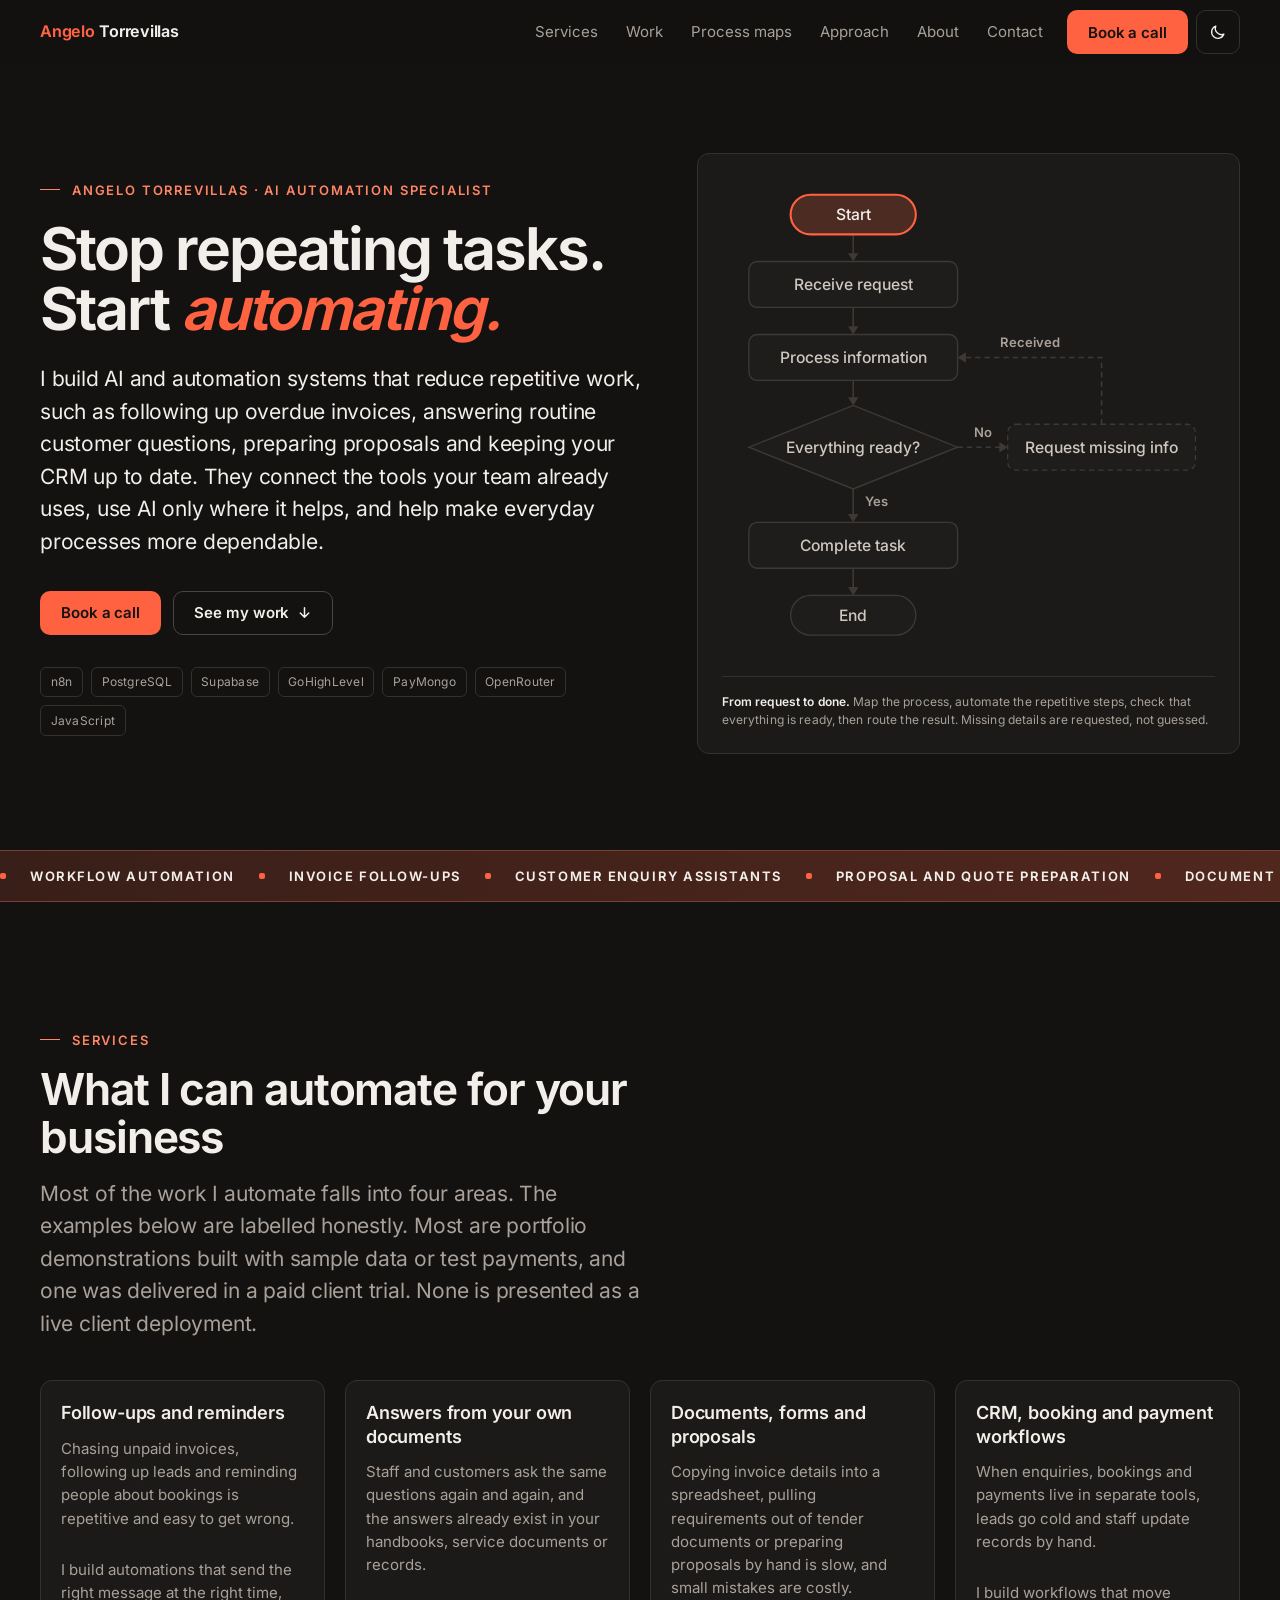
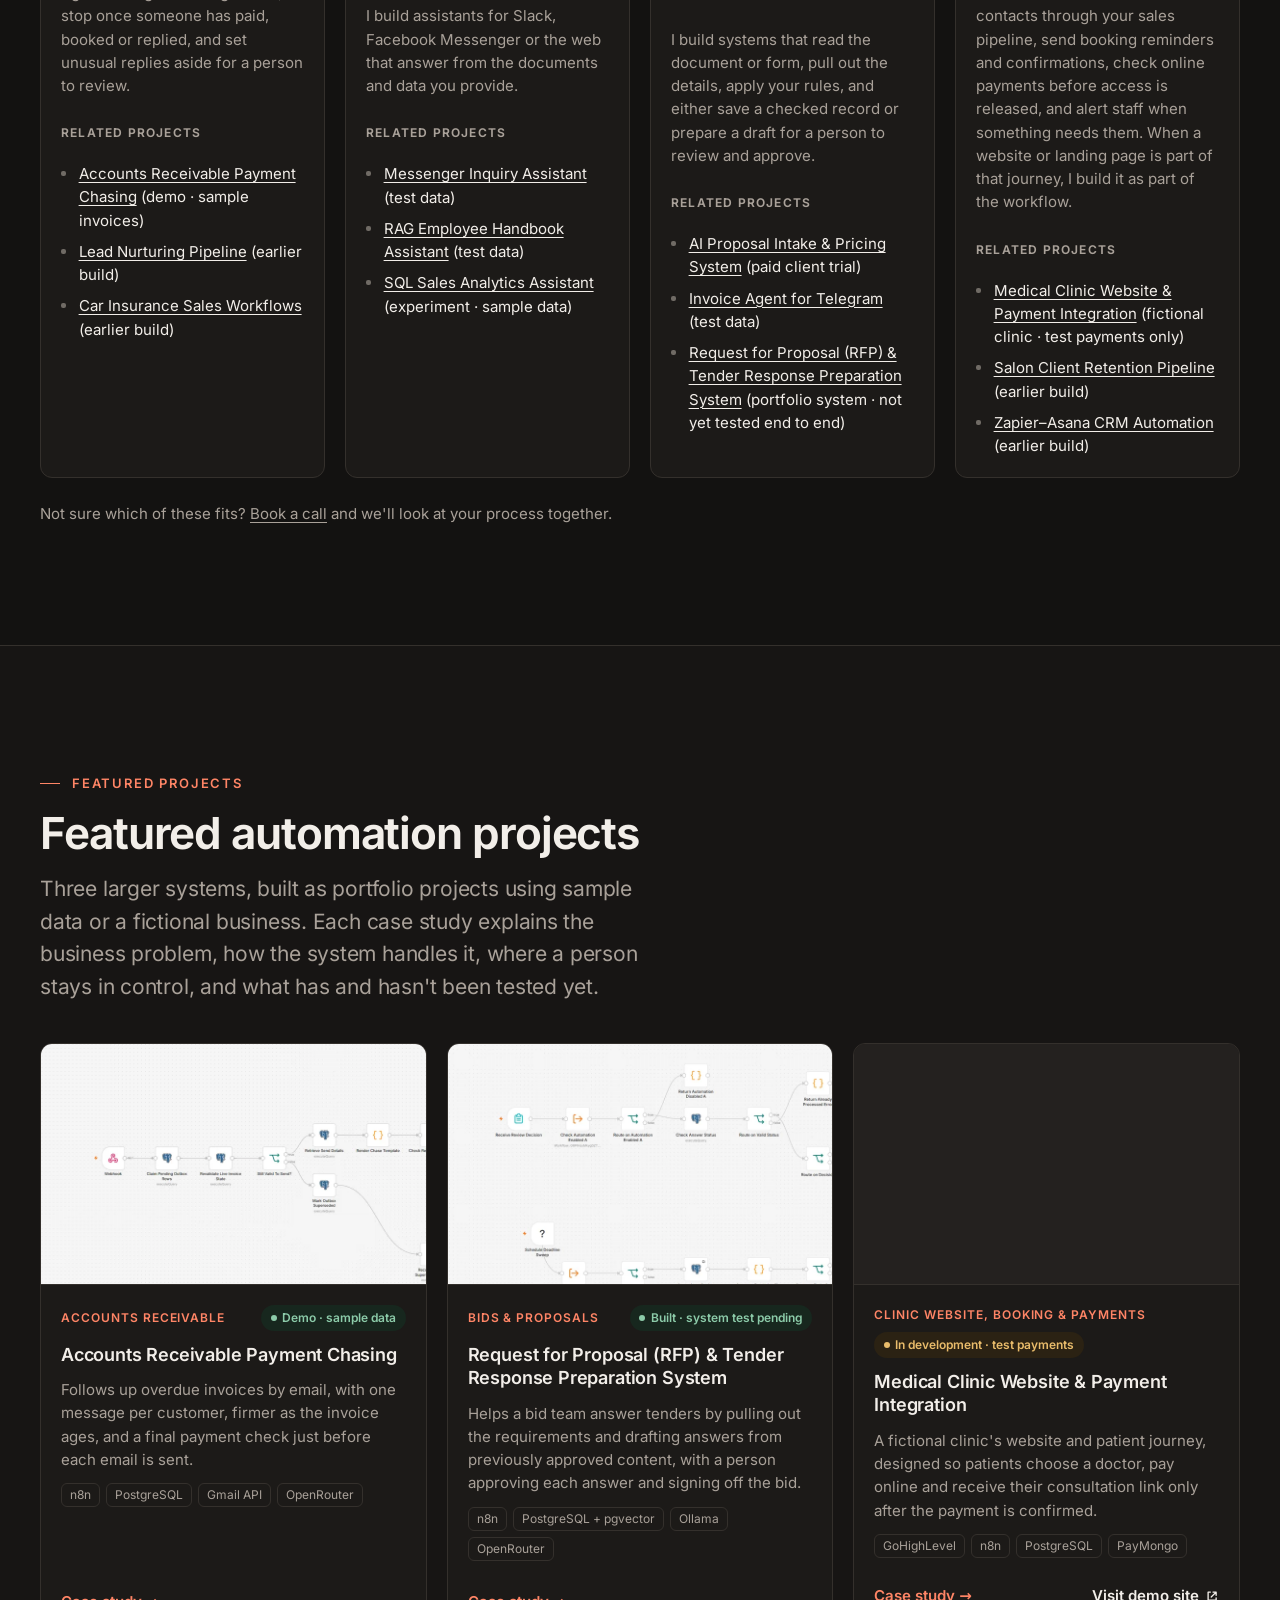
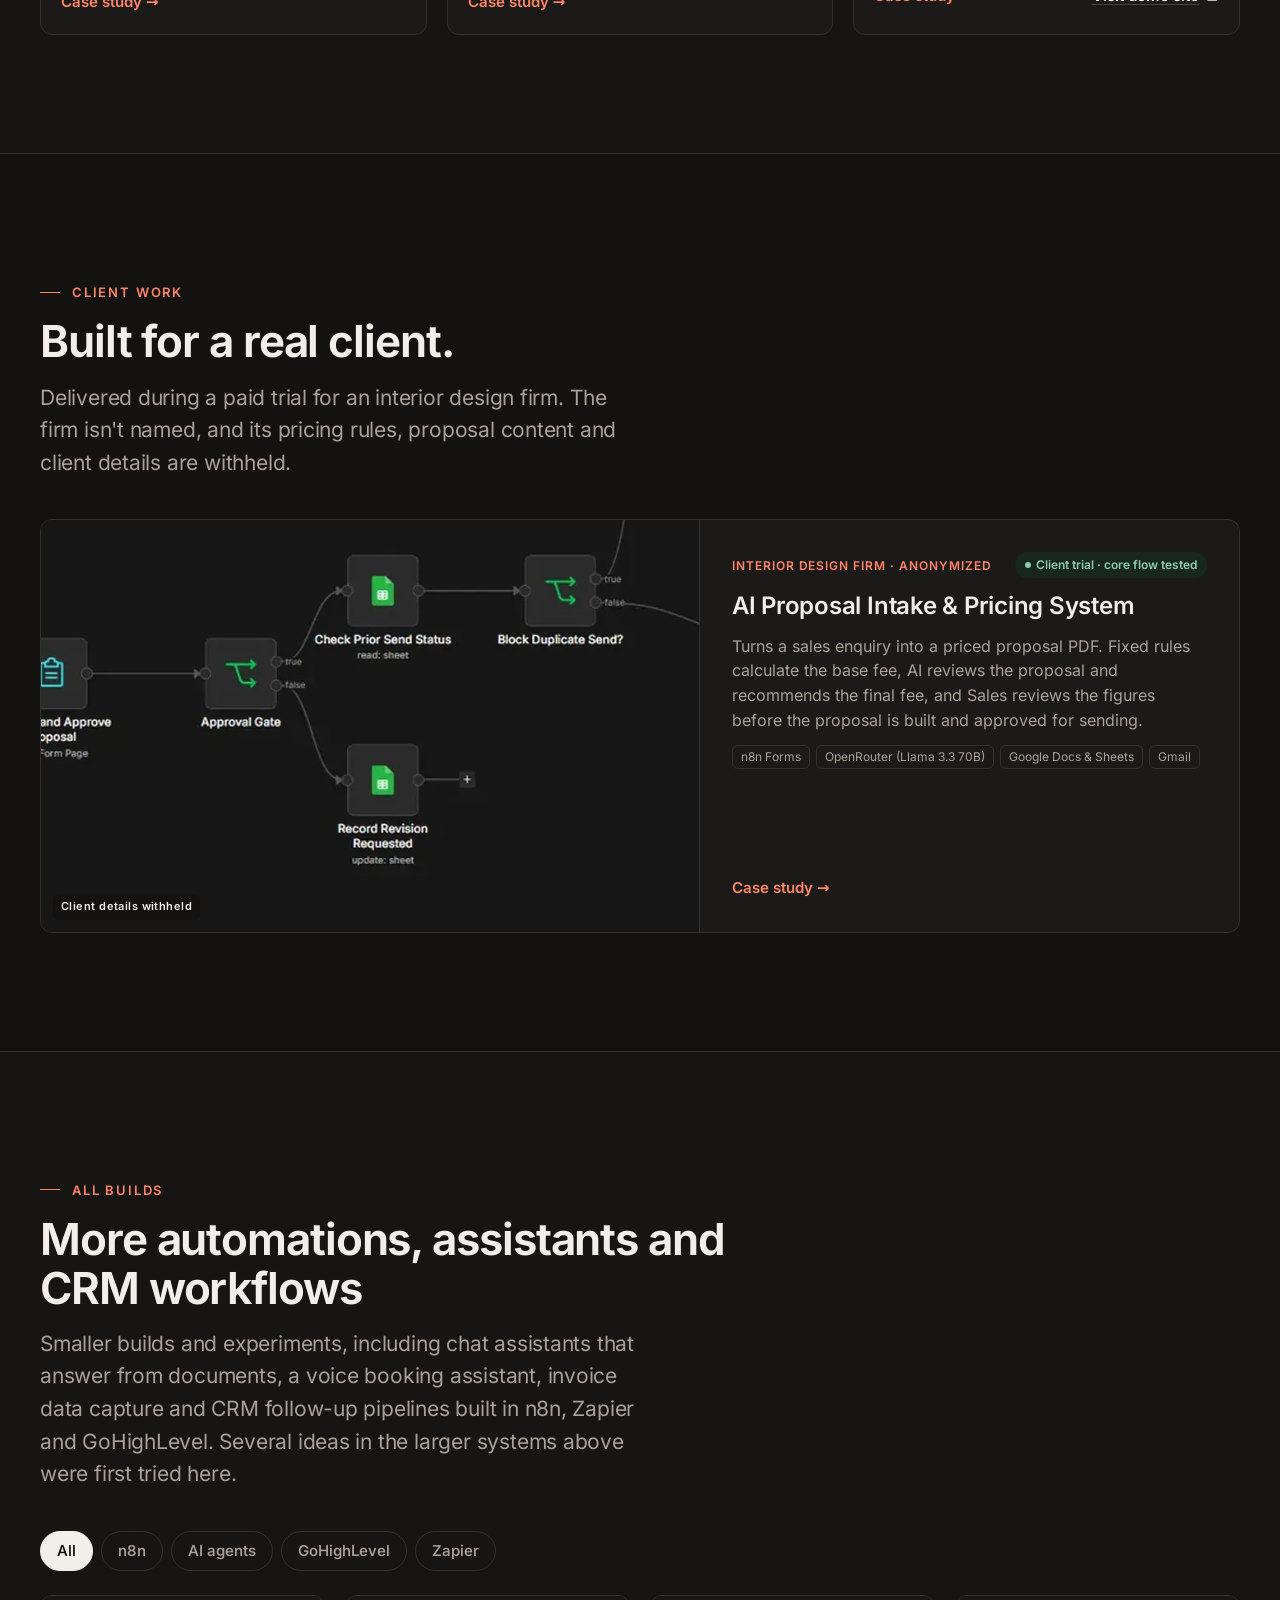
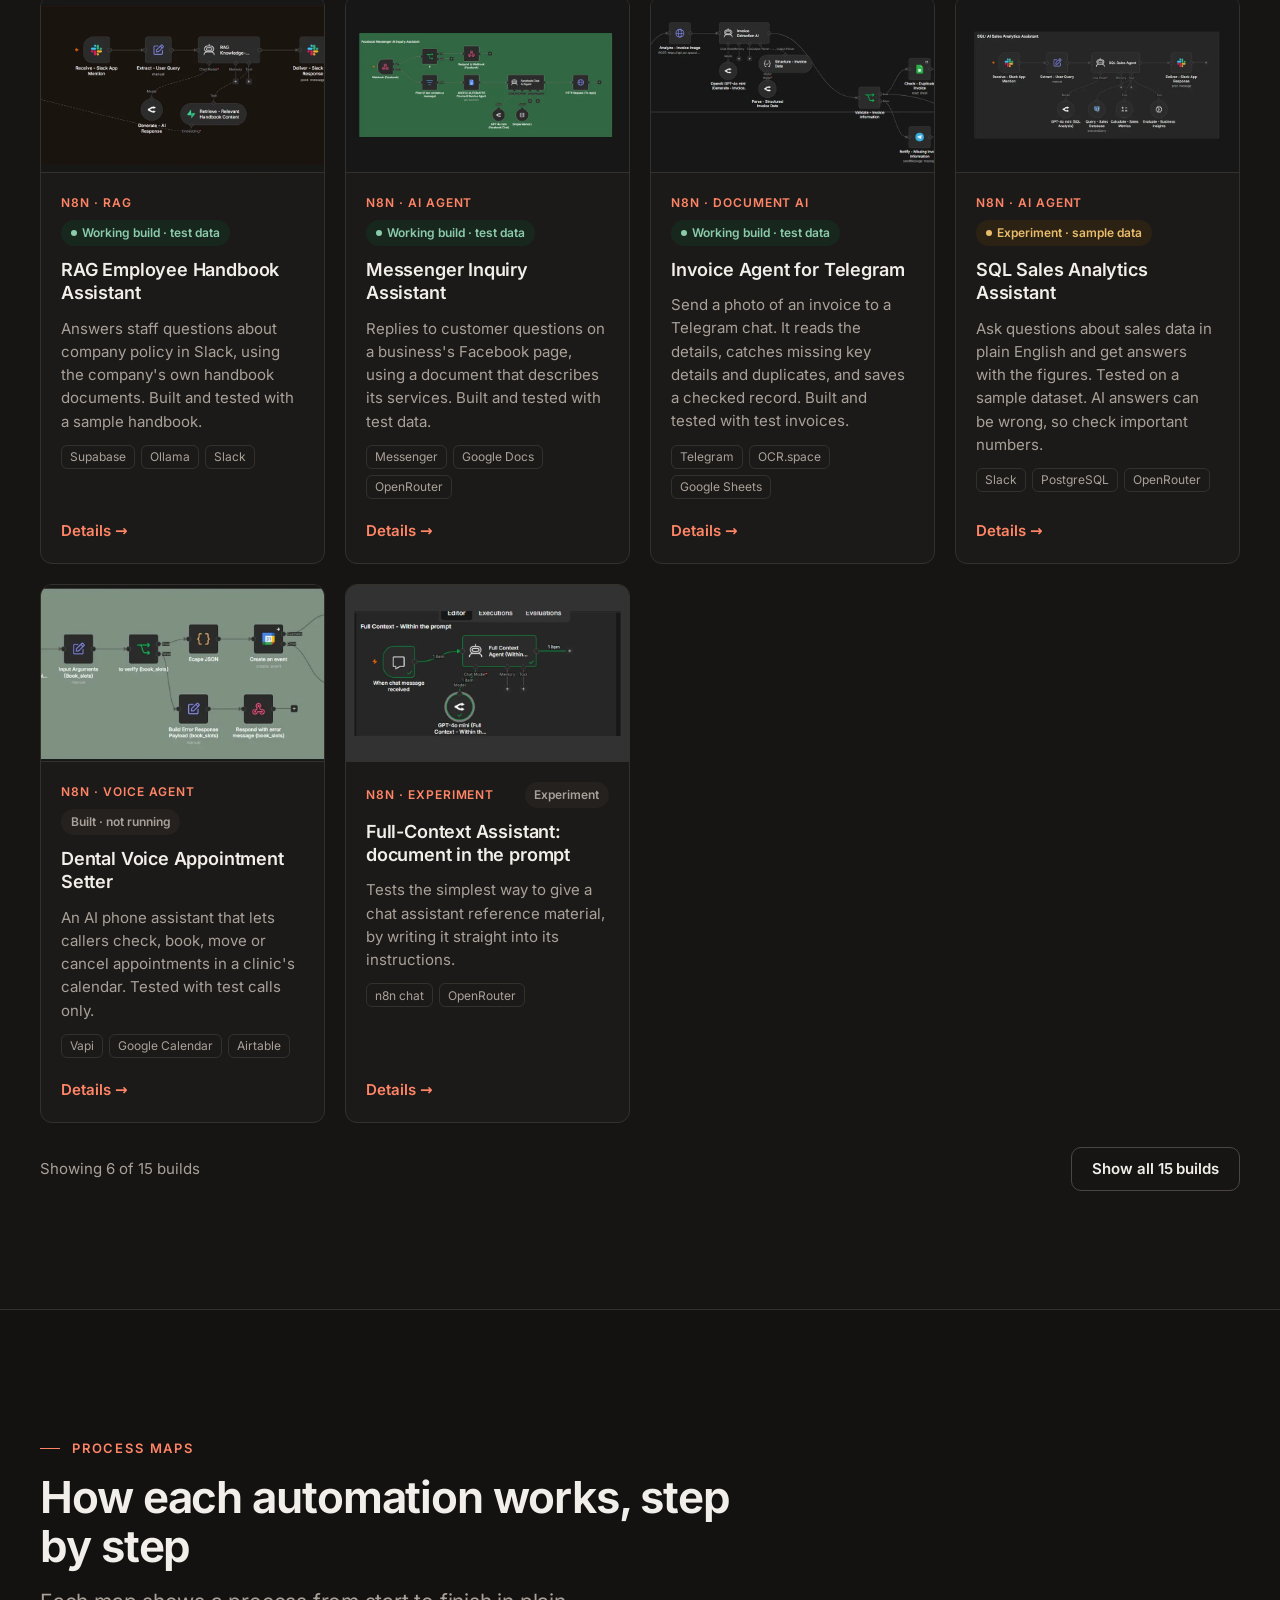
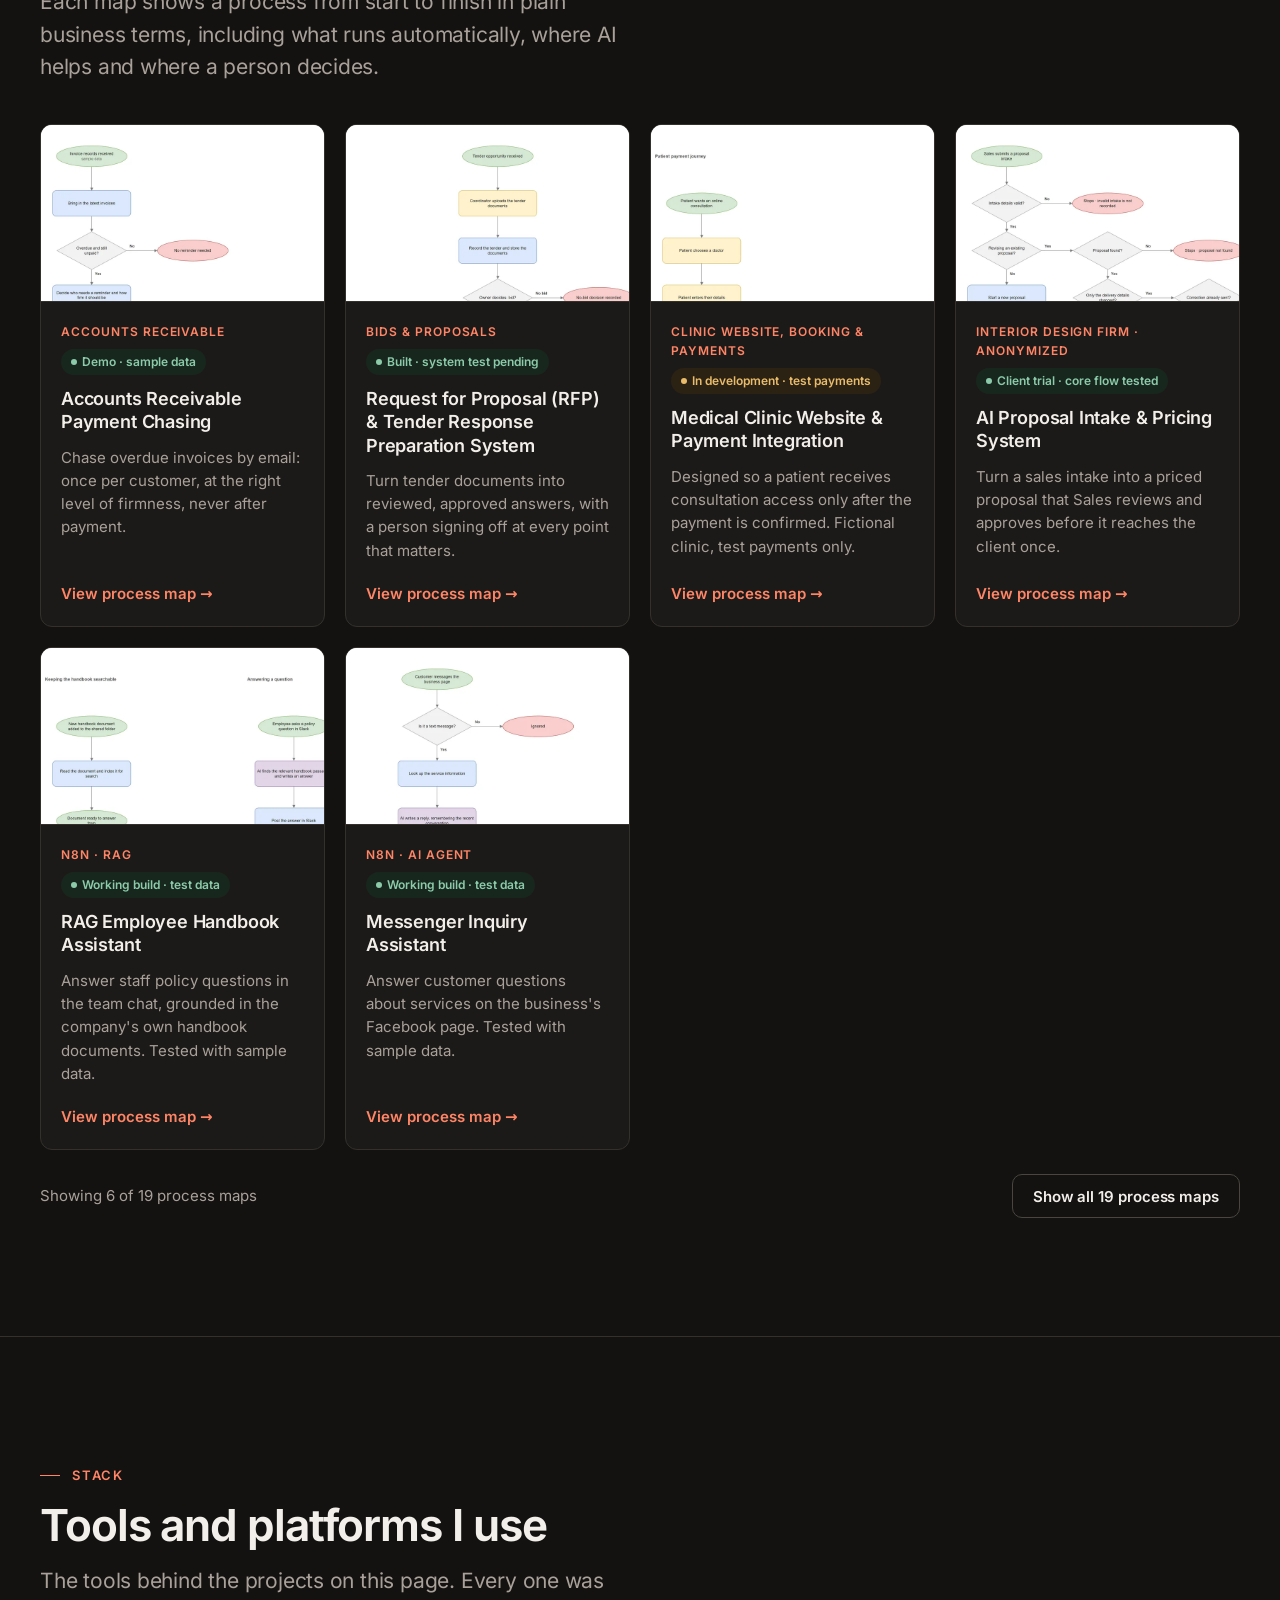
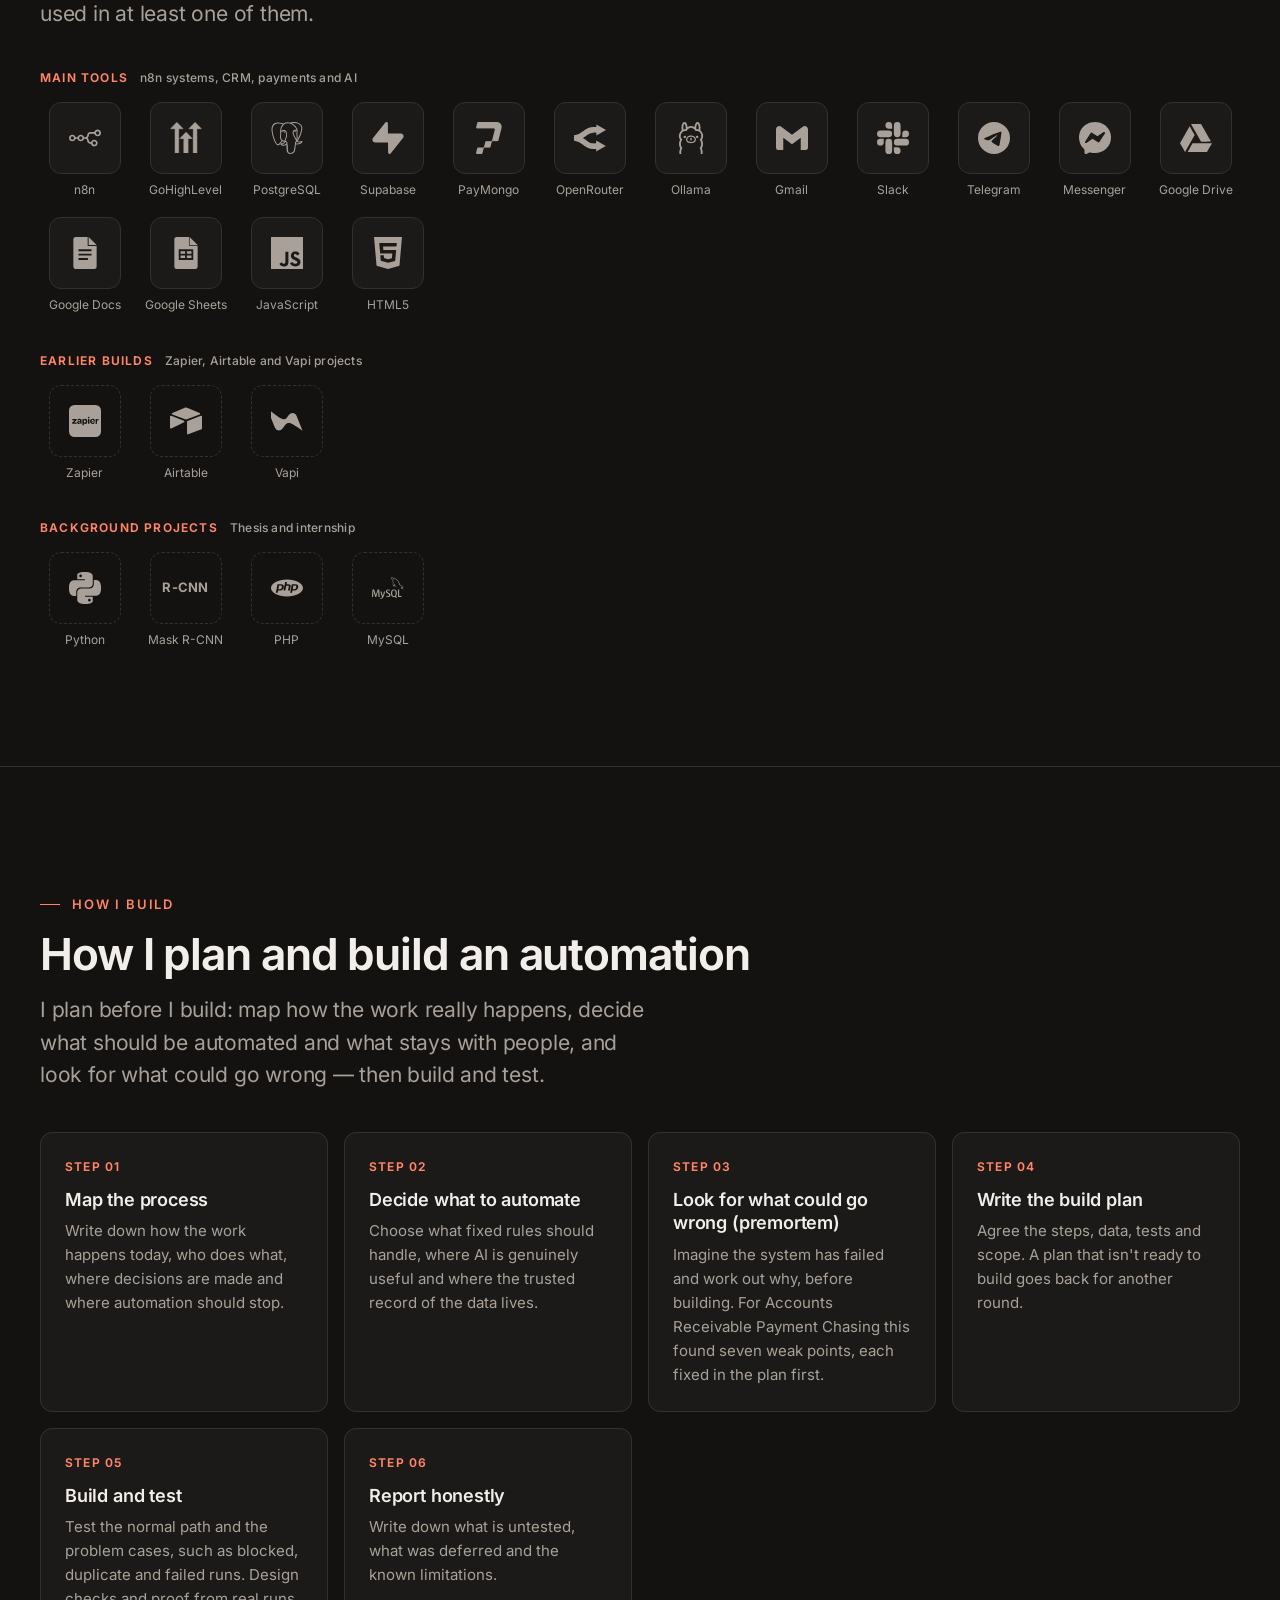
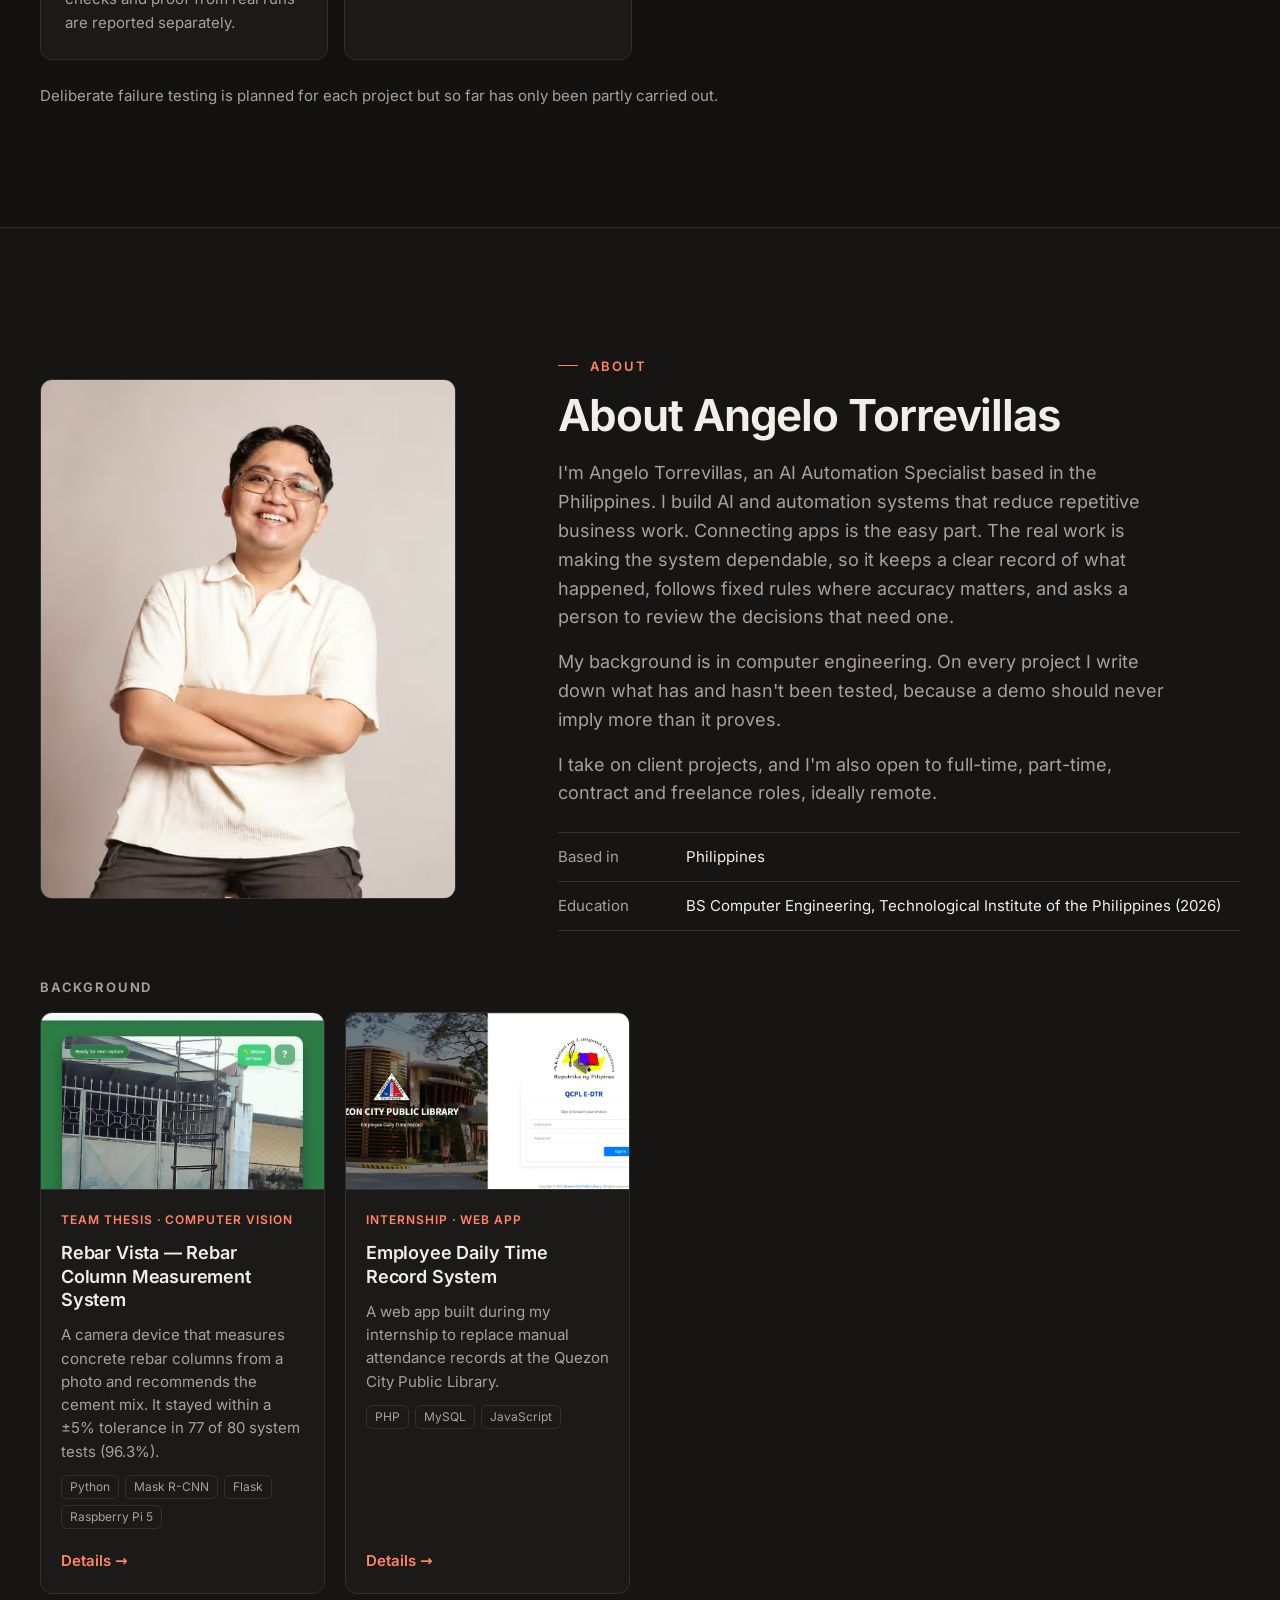
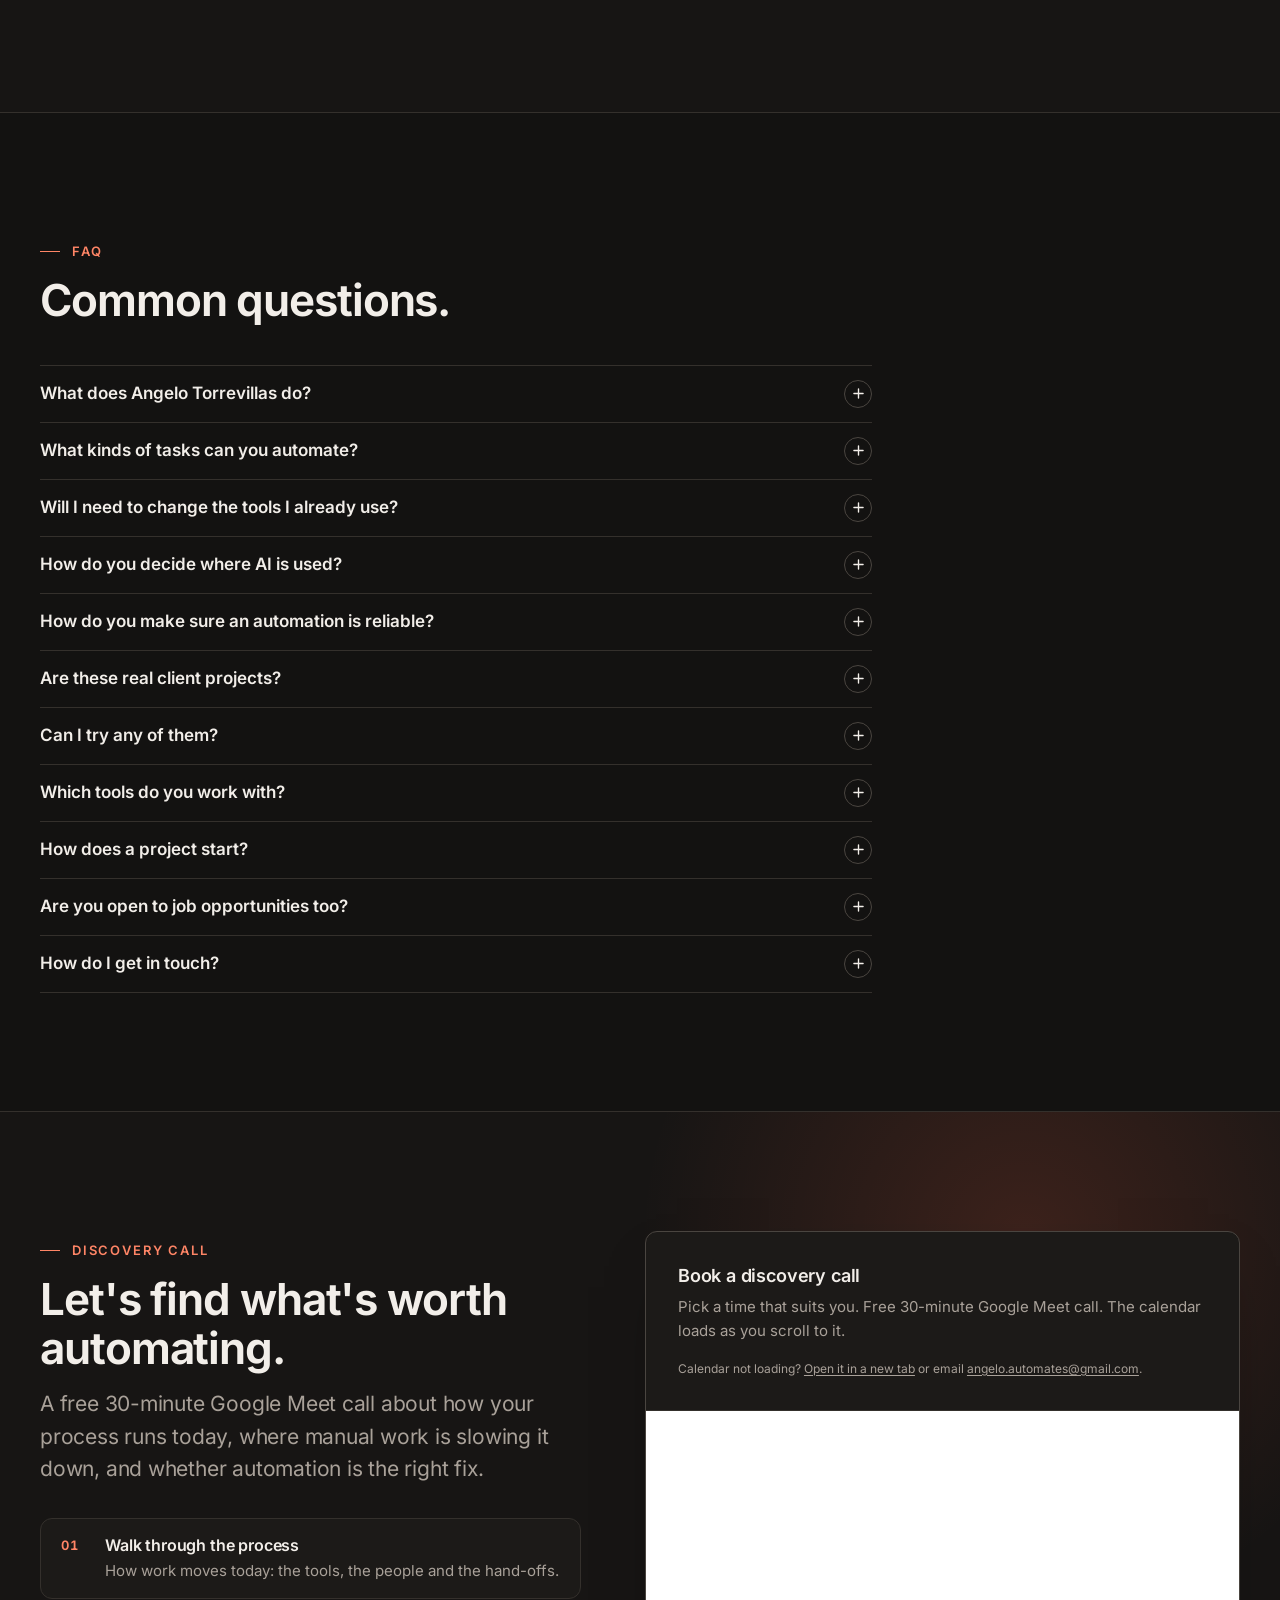
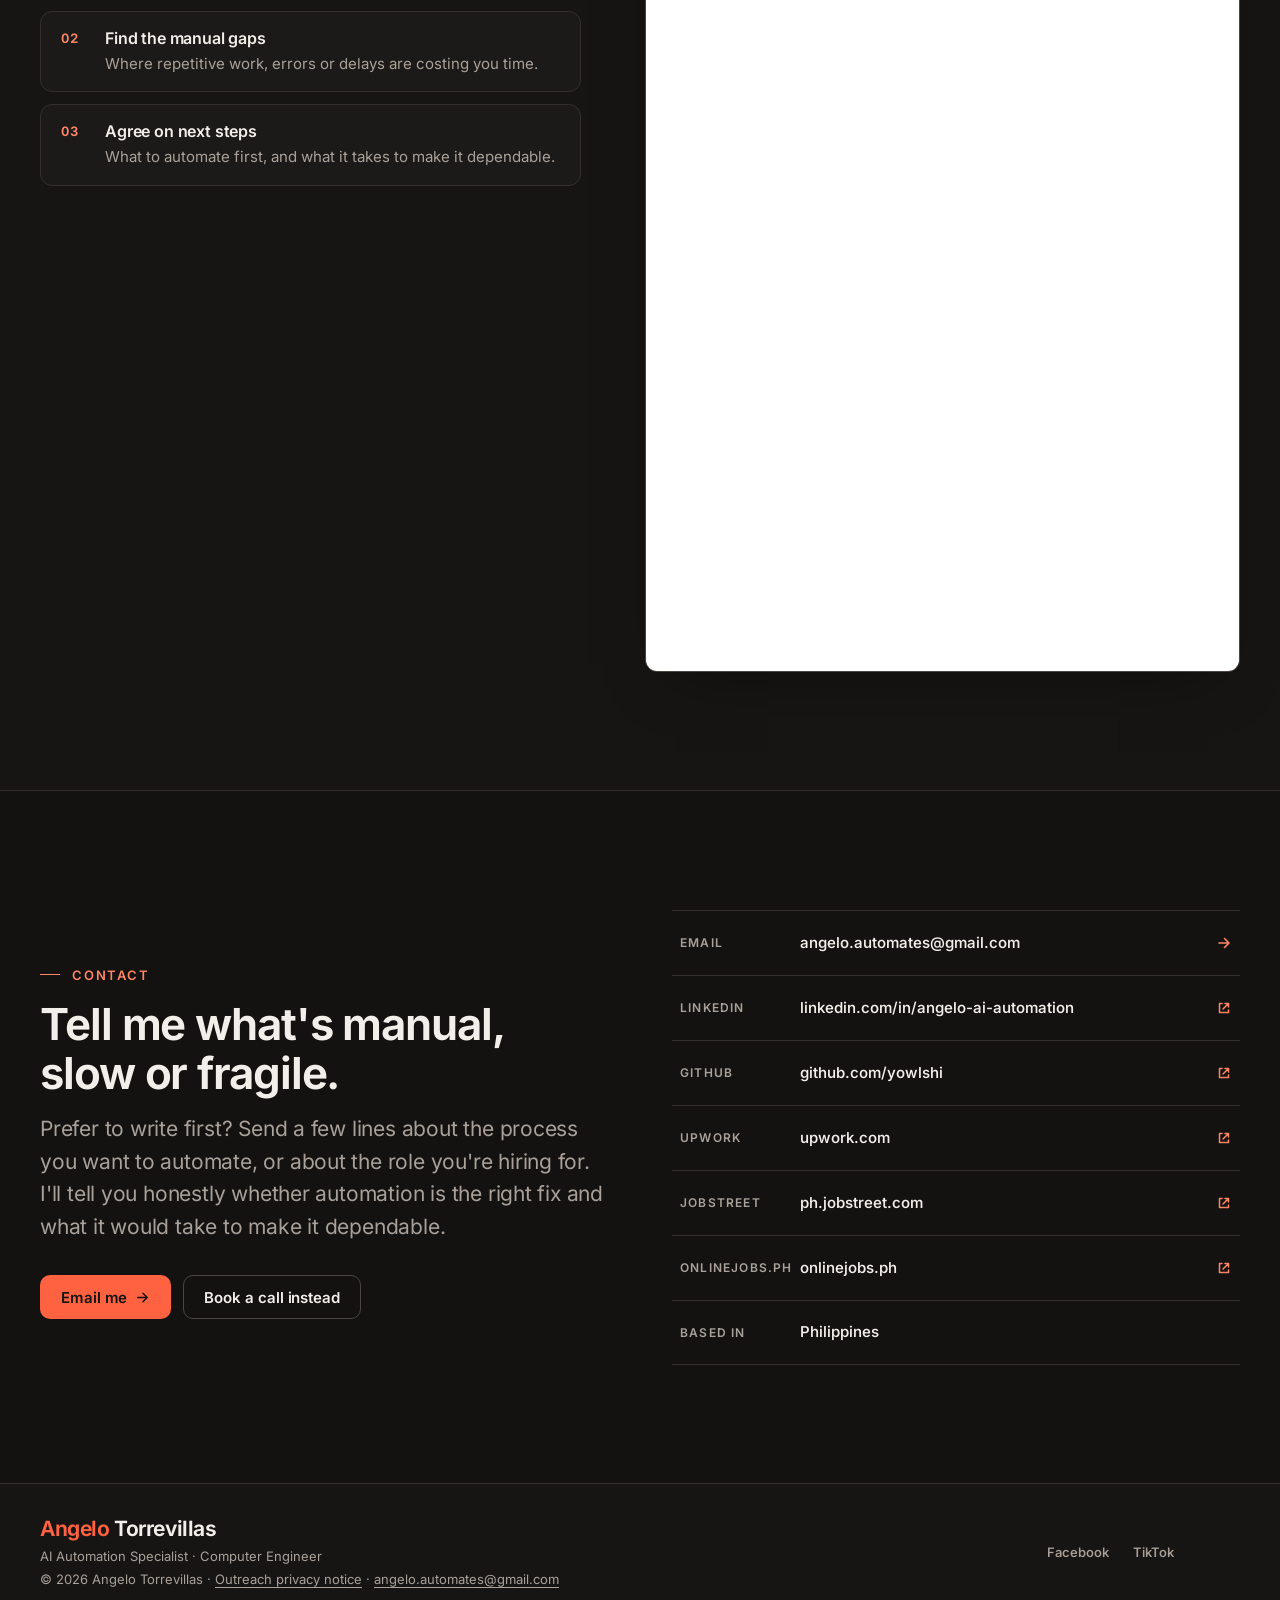
==== commit 5437ee70: "feat: plain-language portfolio copy, services section and full project names - Rewrite hero, section" ====
--- a/index.html
+++ b/index.html
@@ -4,7 +4,7 @@
 <meta charset="utf-8">
 <meta name="viewport" content="width=device-width, initial-scale=1">
 <title>Angelo Torrevillas · AI Automation Specialist</title>
-<meta name="description" content="Angelo Torrevillas is an AI Automation Specialist in the Philippines who designs and builds automation systems with n8n, PostgreSQL, GoHighLevel, payment integrations and AI — with guardrails and human checkpoints built in.">
+<meta name="description" content="Angelo Torrevillas, AI Automation Specialist, builds AI and automation systems that reduce repetitive business work and connect the tools teams already use.">
 <link rel="canonical" href="https://torrevillas.tech/">
 <meta name="robots" content="index, follow">
 <meta name="author" content="Angelo Torrevillas">
@@ -14,7 +14,7 @@
 <meta property="og:type" content="profile">
 <meta property="og:site_name" content="Angelo Torrevillas">
 <meta property="og:title" content="Angelo Torrevillas · AI Automation Specialist">
-<meta property="og:description" content="Automation systems with the guardrails and human checkpoints that keep them reliable — n8n, PostgreSQL, CRM and payment integrations, and AI.">
+<meta property="og:description" content="AI and automation systems that reduce repetitive business work, connect the tools teams already use, and help make everyday processes more dependable.">
 <meta property="og:url" content="https://torrevillas.tech/">
 <meta property="og:image" content="https://torrevillas.tech/assets/images/social/og-image.png">
 <meta property="og:image:width" content="1200">
@@ -24,7 +24,7 @@
 <meta property="profile:last_name" content="Torrevillas">
 <meta name="twitter:card" content="summary_large_image">
 <meta name="twitter:title" content="Angelo Torrevillas · AI Automation Specialist">
-<meta name="twitter:description" content="Automation systems with the guardrails and human checkpoints that keep them reliable.">
+<meta name="twitter:description" content="AI and automation systems that reduce repetitive business work and connect the tools teams already use.">
 <meta name="twitter:image" content="https://torrevillas.tech/assets/images/social/og-image.png">
 
 <link rel="icon" href="assets/images/ui/favicon.svg" type="image/svg+xml">
@@ -45,21 +45,81 @@
       "@id": "https://torrevillas.tech/#person",
       "name": "Angelo Torrevillas",
       "jobTitle": "AI Automation Specialist",
+      "description": "Angelo Torrevillas is an AI Automation Specialist who builds AI and automation systems that reduce repetitive business work, connect the tools teams already use, and help make everyday processes more dependable.",
       "url": "https://torrevillas.tech/",
       "image": "https://torrevillas.tech/assets/images/profile/angelo-torrevillas-720.webp",
       "email": "mailto:angelo.automates@gmail.com",
-      "address": { "@type": "PostalAddress", "addressCountry": "PH" },
-      "alumniOf": { "@type": "CollegeOrUniversity", "name": "Technological Institute of the Philippines" },
-      "knowsAbout": ["Workflow automation", "n8n", "PostgreSQL", "Supabase", "GoHighLevel", "PayMongo integration", "Webhooks", "AI agents", "Retrieval-augmented generation", "Human-in-the-loop approval workflows"],
-      "sameAs": ["https://www.linkedin.com/in/angelo-ai-automation", "https://github.com/yowlshi"]
+      "address": {
+        "@type": "PostalAddress",
+        "addressCountry": "PH"
+      },
+      "alumniOf": {
+        "@type": "CollegeOrUniversity",
+        "name": "Technological Institute of the Philippines"
+      },
+      "knowsAbout": [
+        "Business process automation",
+        "Workflow automation",
+        "AI automation",
+        "CRM automation",
+        "n8n",
+        "PostgreSQL",
+        "Supabase",
+        "GoHighLevel",
+        "PayMongo integration",
+        "Webhooks",
+        "AI agents",
+        "Retrieval-augmented generation",
+        "Human-in-the-loop approval workflows"
+      ],
+      "makesOffer": [
+        {
+          "@type": "Offer",
+          "itemOffered": {
+            "@type": "Service",
+            "name": "Follow-ups and reminders",
+            "description": "I build automations that send the right message at the right time, stop once someone has paid, booked or replied, and set unusual replies aside for a person to review."
+          }
+        },
+        {
+          "@type": "Offer",
+          "itemOffered": {
+            "@type": "Service",
+            "name": "Answers from your own documents",
+            "description": "I build assistants for Slack, Facebook Messenger or the web that answer from the documents and data you provide."
+          }
+        },
+        {
+          "@type": "Offer",
+          "itemOffered": {
+            "@type": "Service",
+            "name": "Documents, forms and proposals",
+            "description": "I build systems that read the document or form, pull out the details, apply your rules, and either save a checked record or prepare a draft for a person to review and approve."
+          }
+        },
+        {
+          "@type": "Offer",
+          "itemOffered": {
+            "@type": "Service",
+            "name": "CRM, booking and payment workflows",
+            "description": "I build workflows that move contacts through your sales pipeline, send booking reminders and confirmations, check online payments before access is released, and alert staff when something needs them. When a website or landing page is part of that journey, I build it as part of the workflow."
+          }
+        }
+      ],
+      "sameAs": [
+        "https://github.com/yowlshi"
+      ]
     },
     {
       "@type": "WebSite",
       "@id": "https://torrevillas.tech/#website",
       "url": "https://torrevillas.tech/",
       "name": "Angelo Torrevillas · AI Automation Specialist",
+      "description": "AI and automation systems that reduce repetitive business work, connect the tools teams already use, and help make everyday processes more dependable.",
       "inLanguage": "en",
-      "publisher": { "@id": "https://torrevillas.tech/#person" }
+      "publisher": {
+        "@id": "https://torrevillas.tech/#person"
+      }
     },
     {
       "@type": "FAQPage",
@@ -67,23 +127,91 @@
       "mainEntity": [
         {
           "@type": "Question",
-          "name": "What does Angelo Torrevillas build?",
-          "acceptedAnswer": { "@type": "Answer", "text": "Automation systems for business processes: n8n and GoHighLevel workflows backed by a database, integrations with CRMs, payment providers, email and chat tools, and AI steps where they genuinely help — such as reviewing proposal pricing, classifying replies, or retrieving and drafting answers from approved documents." }
+          "name": "What does Angelo Torrevillas do?",
+          "acceptedAnswer": {
+            "@type": "Answer",
+            "text": "He's an AI Automation Specialist who builds AI and automation systems that reduce repetitive business work, such as following up overdue invoices, answering routine customer questions, preparing proposals and keeping CRM records up to date, using the tools a team already has."
+          }
         },
         {
           "@type": "Question",
-          "name": "What tools does he work with?",
-          "acceptedAnswer": { "@type": "Answer", "text": "Mainly n8n, PostgreSQL and Supabase, and GoHighLevel. For AI he uses models accessed through OpenRouter and Ollama for embeddings; for payments, PayMongo (so far in sandbox); for communication, Gmail, Slack, Telegram and Facebook Messenger. He writes JavaScript for custom logic, and has used Zapier, Airtable and Vapi on earlier builds." }
+          "name": "What kinds of tasks can you automate?",
+          "acceptedAnswer": {
+            "@type": "Answer",
+            "text": "Tasks that follow the same steps and happen often, like reminders and follow-ups, copying details from documents into a system, answering common questions from your own documents, preparing proposals and updating a CRM. Tasks that need judgement can often be partly automated, with a person approving the final step."
+          }
         },
         {
           "@type": "Question",
-          "name": "How does he approach automation reliability?",
-          "acceptedAnswer": { "@type": "Answer", "text": "He maps how the business process actually works and runs a premortem to find what could go wrong before building. Fixed rules handle anything that must be exact, such as prices and payment status; AI gets a narrow role and no authority over money or records. Systems are built so a retry can't send the same email twice, sending can be stopped instantly with a kill switch, and a person approves anything costly or irreversible." }
+          "name": "Will I need to change the tools I already use?",
+          "acceptedAnswer": {
+            "@type": "Answer",
+            "text": "Usually not. Most automations connect the tools you already have, such as email, spreadsheets, a CRM, chat apps and payment providers. We can check yours on a discovery call."
+          }
         },
         {
           "@type": "Question",
-          "name": "How can someone work with him?",
-          "acceptedAnswer": { "@type": "Answer", "text": "Use the Book a call section on torrevillas.tech or email angelo.automates@gmail.com with a short description of the process you want to automate." }
+          "name": "How do you decide where AI is used?",
+          "acceptedAnswer": {
+            "@type": "Answer",
+            "text": "I use AI for work involving language, such as sorting replies, reading documents or drafting answers. Anything that must be exact, like payment status, follows fixed rules. When AI recommends something that affects money, such as a proposal fee, a person reviews it first. Chat assistants reply on their own, so they're built to answer from your documents, and their answers can still be wrong."
+          }
+        },
+        {
+          "@type": "Question",
+          "name": "How do you make sure an automation is reliable?",
+          "acceptedAnswer": {
+            "@type": "Answer",
+            "text": "I start by mapping how the work really happens and looking for what could go wrong. The larger systems here include checks like re-checking payment just before a reminder is sent, blocking duplicate emails, a switch that stops sending at once, and approval steps for decisions like sending a proposal. Each case study says what was tested."
+          }
+        },
+        {
+          "@type": "Question",
+          "name": "Are these real client projects?",
+          "acceptedAnswer": {
+            "@type": "Answer",
+            "text": "One is. The AI Proposal Intake & Pricing System was delivered during a paid trial for an interior design firm, which isn't named. The rest are portfolio systems built with sample data, test payments or a fictional business, and each shows its status."
+          }
+        },
+        {
+          "@type": "Question",
+          "name": "Can I try any of them?",
+          "acceptedAnswer": {
+            "@type": "Answer",
+            "text": "Yes. The medical clinic website has a public preview that uses test payments only."
+          }
+        },
+        {
+          "@type": "Question",
+          "name": "Which tools do you work with?",
+          "acceptedAnswer": {
+            "@type": "Answer",
+            "text": "Mainly n8n for workflows, PostgreSQL and Supabase for data, and GoHighLevel for CRM work. AI models come through OpenRouter, with Ollama for document search. Payments have been built with PayMongo in test mode, and messaging with Gmail, Slack, Telegram and Facebook Messenger. Earlier projects used Zapier, Airtable and Vapi."
+          }
+        },
+        {
+          "@type": "Question",
+          "name": "How does a project start?",
+          "acceptedAnswer": {
+            "@type": "Answer",
+            "text": "With a free 30-minute Google Meet call about how your process runs today and where manual work is slowing it down."
+          }
+        },
+        {
+          "@type": "Question",
+          "name": "Are you open to job opportunities too?",
+          "acceptedAnswer": {
+            "@type": "Answer",
+            "text": "Yes. Alongside client projects, I'm open to full-time, part-time, contract and freelance work, including short projects, and I prefer remote roles. My Upwork, JobStreet and OnlineJobs.ph profiles are linked below."
+          }
+        },
+        {
+          "@type": "Question",
+          "name": "How do I get in touch?",
+          "acceptedAnswer": {
+            "@type": "Answer",
+            "text": "Book a call on this page, or email angelo.automates@gmail.com with a few lines about the process you want to automate."
+          }
         }
       ]
     }
@@ -103,6 +231,7 @@
       </a>
       <div class="nav-right">
         <div class="nav-links" id="nav-links">
+          <a href="#services">Services</a>
           <a href="#work">Work</a>
           <a href="#process-maps">Process maps</a>
           <a href="#approach">Approach</a>
@@ -129,12 +258,12 @@
   <section class="hero" aria-labelledby="hero-title">
     <div class="wrap hero-grid">
       <div>
-        <p class="eyebrow">What I can automate for your business</p>
+        <p class="eyebrow">Angelo Torrevillas · AI Automation Specialist</p>
         <h1 class="display" id="hero-title"><span class="hero-line">Stop repeating tasks.</span> <span class="hero-line">Start <em class="hero-accent">automating.</em></span></h1>
-        <p class="lede">I connect the tools your business runs on — CRM, payments, documents, email and chat — into reliable automated workflows, with AI where it helps and a person approving anything costly.</p>
+        <p class="lede">I build AI and automation systems that reduce repetitive work, such as following up overdue invoices, answering routine customer questions, preparing proposals and keeping your CRM up to date. They connect the tools your team already uses, use AI only where it helps, and help make everyday processes more dependable.</p>
         <div class="hero-actions">
           <a class="btn btn-primary" href="#book">Book a call</a>
-          <a class="btn btn-ghost" href="#work">See the systems
+          <a class="btn btn-ghost" href="#work">See my work
             <svg viewBox="0 0 16 16" aria-hidden="true"><path d="M8 3v10M3.5 8.5 8 13l4.5-4.5" fill="none" stroke="currentColor" stroke-width="1.6" stroke-linecap="round" stroke-linejoin="round"/></svg>
           </a>
         </div>
@@ -218,29 +347,79 @@
   <div class="ticker">
     <div class="ticker-track">
       <ul class="ticker-list" aria-label="What I build">
-        <li>Workflow automation</li><li>AI agents</li><li>Document retrieval (RAG)</li><li>CRM automation</li><li>Payment webhooks</li><li>Human approval gates</li><li>Database-backed state</li><li>API integrations</li>
+        <li>Workflow automation</li><li>Invoice follow-ups</li><li>Customer enquiry assistants</li><li>Proposal and quote preparation</li><li>Document data capture</li><li>CRM automation</li><li>Booking and payment flows</li><li>Human approval steps</li>
       </ul>
       <ul class="ticker-list ticker-copy" aria-hidden="true">
-        <li>Workflow automation</li><li>AI agents</li><li>Document retrieval (RAG)</li><li>CRM automation</li><li>Payment webhooks</li><li>Human approval gates</li><li>Database-backed state</li><li>API integrations</li>
+        <li>Workflow automation</li><li>Invoice follow-ups</li><li>Customer enquiry assistants</li><li>Proposal and quote preparation</li><li>Document data capture</li><li>CRM automation</li><li>Booking and payment flows</li><li>Human approval steps</li>
       </ul>
     </div>
   </div>
+
+  <!-- ===================== SERVICES ===================== -->
+  <section id="services" aria-labelledby="services-title">
+    <div class="wrap">
+      <header class="section-head" data-reveal>
+        <p class="eyebrow">Services</p>
+        <h2 id="services-title">What I can automate for your business</h2>
+        <p class="lede">Most of the work I automate falls into four areas. The examples below are labelled honestly. Most are portfolio demonstrations built with sample data or test payments, and one was delivered in a paid client trial. None is presented as a live client deployment.</p>
+      </header>
+      <div class="grid">
+        <article class="card" data-reveal>
+          <div class="card-body">
+            <h3>Follow-ups and reminders</h3>
+            <p class="card-desc">Chasing unpaid invoices, following up leads and reminding people about bookings is repetitive and easy to get wrong.</p>
+            <p class="card-desc">I build automations that send the right message at the right time, stop once someone has paid, booked or replied, and set unusual replies aside for a person to review.</p>
+            <p class="kicker">Related projects</p>
+            <ul class="ticks"><li><a href="#case-ar" data-case="case-ar">Accounts Receivable Payment Chasing</a> (demo · sample invoices)</li><li><a href="#case-ghl-nurture" data-case="case-ghl-nurture">Lead Nurturing Pipeline</a> (earlier build)</li><li><a href="#case-ghl-insurance" data-case="case-ghl-insurance">Car Insurance Sales Workflows</a> (earlier build)</li></ul>
+          </div>
+        </article>
+        <article class="card" data-reveal>
+          <div class="card-body">
+            <h3>Answers from your own documents</h3>
+            <p class="card-desc">Staff and customers ask the same questions again and again, and the answers already exist in your handbooks, service documents or records.</p>
+            <p class="card-desc">I build assistants for Slack, Facebook Messenger or the web that answer from the documents and data you provide.</p>
+            <p class="kicker">Related projects</p>
+            <ul class="ticks"><li><a href="#case-messenger" data-case="case-messenger">Messenger Inquiry Assistant</a> (test data)</li><li><a href="#case-rag" data-case="case-rag">RAG Employee Handbook Assistant</a> (test data)</li><li><a href="#case-sql" data-case="case-sql">SQL Sales Analytics Assistant</a> (experiment · sample data)</li></ul>
+          </div>
+        </article>
+        <article class="card" data-reveal>
+          <div class="card-body">
+            <h3>Documents, forms and proposals</h3>
+            <p class="card-desc">Copying invoice details into a spreadsheet, pulling requirements out of tender documents or preparing proposals by hand is slow, and small mistakes are costly.</p>
+            <p class="card-desc">I build systems that read the document or form, pull out the details, apply your rules, and either save a checked record or prepare a draft for a person to review and approve.</p>
+            <p class="kicker">Related projects</p>
+            <ul class="ticks"><li><a href="#case-proposal" data-case="case-proposal">AI Proposal Intake &amp; Pricing System</a> (paid client trial)</li><li><a href="#case-invoice" data-case="case-invoice">Invoice Agent for Telegram</a> (test data)</li><li><a href="#case-rfp" data-case="case-rfp">Request for Proposal (RFP) &amp; Tender Response Preparation System</a> (portfolio system · not yet tested end to end)</li></ul>
+          </div>
+        </article>
+        <article class="card" data-reveal>
+          <div class="card-body">
+            <h3>CRM, booking and payment workflows</h3>
+            <p class="card-desc">When enquiries, bookings and payments live in separate tools, leads go cold and staff update records by hand.</p>
+            <p class="card-desc">I build workflows that move contacts through your sales pipeline, send booking reminders and confirmations, check online payments before access is released, and alert staff when something needs them. When a website or landing page is part of that journey, I build it as part of the workflow.</p>
+            <p class="kicker">Related projects</p>
+            <ul class="ticks"><li><a href="#case-clinic" data-case="case-clinic">Medical Clinic Website &amp; Payment Integration</a> (fictional clinic · test payments only)</li><li><a href="#case-ghl-salon" data-case="case-ghl-salon">Salon Client Retention Pipeline</a> (earlier build)</li><li><a href="#case-zap-asana" data-case="case-zap-asana">Zapier–Asana CRM Automation</a> (earlier build)</li></ul>
+          </div>
+        </article>
+      </div>
+      <p class="approach-note">Not sure which of these fits? <a href="#book">Book a call</a> and we'll look at your process together.</p>
+    </div>
+  </section>
 
   <!-- ===================== SELECTED SYSTEMS ===================== -->
   <section id="work" class="band" aria-labelledby="work-title">
     <div class="wrap">
       <header class="section-head" data-reveal>
-        <p class="eyebrow">Selected systems</p>
-        <h2 id="work-title">Systems, not just workflows.</h2>
-        <p class="lede">Each one opens into a full case study: the problem, how the automation works, and where people make the call.</p>
+        <p class="eyebrow">Featured projects</p>
+        <h2 id="work-title">Featured automation projects</h2>
+        <p class="lede">Three larger systems, built as portfolio projects using sample data or a fictional business. Each case study explains the business problem, how the system handles it, where a person stays in control, and what has and hasn't been tested yet.</p>
       </header>
       <div class="grid three">
         <article class="card" data-reveal>
           <div class="card-media"><img src="assets/images/projects/ar-payment-chasing/card.webp" width="800" height="500" loading="lazy" decoding="async" alt="n8n canvas of the Dispatch Approved Chases workflow: webhook, claim pending outbox rows, revalidate live invoice state, still valid to send."></div>
           <div class="card-body">
-            <div class="card-meta"><span class="card-cat">Accounts receivable</span><span class="chip final">Concept Demo · FINAL</span></div>
-            <h3><a href="#case-ar" data-case="case-ar">AR Payment Chasing</a></h3>
-            <p class="card-desc">Chases overdue invoices by email — once per customer, at the right escalation level, and never after they've paid.</p>
+            <div class="card-meta"><span class="card-cat">Accounts receivable</span><span class="chip final">Demo · sample data</span></div>
+            <h3><a href="#case-ar" data-case="case-ar">Accounts Receivable Payment Chasing</a></h3>
+            <p class="card-desc">Follows up overdue invoices by email, with one message per customer, firmer as the invoice ages, and a final payment check just before each email is sent.</p>
             <ul class="pills" aria-label="Stack"><li>n8n</li><li>PostgreSQL</li><li>Gmail API</li><li>OpenRouter</li></ul>
             <p class="card-more" aria-hidden="true">Case study <span>→</span></p>
           </div>
@@ -248,9 +427,9 @@
         <article class="card" data-reveal>
           <div class="card-media"><img src="assets/images/projects/rfp-tender-response/card.webp" width="800" height="500" loading="lazy" decoding="async" alt="n8n canvas of the Route Human Review and Approval workflow: review decision form and deadline sweep triggers with automation checks."></div>
           <div class="card-body">
-            <div class="card-meta"><span class="card-cat">Bids &amp; proposals</span><span class="chip final">FINAL · structural</span></div>
-            <h3><a href="#case-rfp" data-case="case-rfp">RFP &amp; Tender Response</a></h3>
-            <p class="card-desc">Turns tender documents into reviewed, approved draft answers — with a person signing off at every point that matters.</p>
+            <div class="card-meta"><span class="card-cat">Bids &amp; proposals</span><span class="chip final">Built · system test pending</span></div>
+            <h3><a href="#case-rfp" data-case="case-rfp">Request for Proposal (RFP) &amp; Tender Response Preparation System</a></h3>
+            <p class="card-desc">Helps a bid team answer tenders by pulling out the requirements and drafting answers from previously approved content, with a person approving each answer and signing off the bid.</p>
             <ul class="pills" aria-label="Stack"><li>n8n</li><li>PostgreSQL + pgvector</li><li>Ollama</li><li>OpenRouter</li></ul>
             <p class="card-more" aria-hidden="true">Case study <span>→</span></p>
           </div>
@@ -258,9 +437,9 @@
         <article class="card" data-reveal>
           <div class="card-media"><img src="assets/images/projects/medical-clinic/card.webp" width="800" height="500" loading="lazy" decoding="async" alt="Landing page for a fictional clinic, name redacted: headline 'Expert Medical Care, Right Where You Are', with Consult Now and Hospital Near You buttons."></div>
           <div class="card-body">
-            <div class="card-meta"><span class="card-cat">Healthcare funnel &amp; payments</span><span class="chip dev">In development · Sandbox</span></div>
+            <div class="card-meta"><span class="card-cat">Clinic website, booking &amp; payments</span><span class="chip dev">In development · test payments</span></div>
             <h3><a href="#case-clinic" data-case="case-clinic">Medical Clinic Website &amp; Payment Integration</a></h3>
-            <p class="card-desc">Designed as a fictional medical clinic: one connected patient journey, from doctor discovery to consultation payment.</p>
+            <p class="card-desc">A fictional clinic's website and patient journey, designed so patients choose a doctor, pay online and receive their consultation link only after the payment is confirmed.</p>
             <ul class="pills" aria-label="Stack"><li>GoHighLevel</li><li>n8n</li><li>PostgreSQL</li><li>PayMongo</li></ul>
             <div class="card-foot"><p class="card-more" aria-hidden="true">Case study <span>→</span></p><a class="card-visit" href="https://links.levelupservices.cc/preview/jZfMP8kA15QSNXfX2ZdX?notrack=true" target="_blank" rel="noopener">Visit demo site <svg viewBox="0 0 16 16" aria-hidden="true"><path d="M6 3.5H3.5v9h9V10M9 3.5h3.5V7M12.5 3.5 7 9" fill="none" stroke="currentColor" stroke-width="1.5" stroke-linecap="round" stroke-linejoin="round"/></svg><span class="visually-hidden"> (fictional clinic, opens in a new tab)</span></a></div>
           </div>
@@ -274,15 +453,15 @@
     <div class="wrap">
       <header class="section-head" data-reveal>
         <p class="eyebrow">Client work</p>
-        <h2 id="client-title">Built for a real business.</h2>
-        <p class="lede">Delivered in a paid trial. The client is anonymized and confidential details are withheld.</p>
+        <h2 id="client-title">Built for a real client.</h2>
+        <p class="lede">Delivered during a paid trial for an interior design firm. The firm isn't named, and its pricing rules, proposal content and client details are withheld.</p>
       </header>
       <article class="card wide" data-reveal>
         <div class="card-media"><img src="assets/images/projects/ai-proposal-intake/card.webp" width="800" height="500" loading="lazy" decoding="async" alt="n8n canvas: approval gate, prior-send check, duplicate-send block and client email."><span class="privacy">Client details withheld</span></div>
         <div class="card-body">
-          <div class="card-meta"><span class="card-cat">Interior design firm · Anonymized</span><span class="chip final">Core flow delivered &amp; verified</span></div>
+          <div class="card-meta"><span class="card-cat">Interior design firm · Anonymized</span><span class="chip final">Client trial · core flow tested</span></div>
           <h3><a href="#case-proposal" data-case="case-proposal">AI Proposal Intake &amp; Pricing System</a></h3>
-          <p class="card-desc">Turns a sales intake into a priced, AI-reviewed, approved proposal PDF — and makes sure only an approved proposal reaches the client, once. Deterministic pricing runs first; AI reviews proposal risk and recommends a complexity-based fee uplift.</p>
+          <p class="card-desc">Turns a sales enquiry into a priced proposal PDF. Fixed rules calculate the base fee, AI reviews the proposal and recommends the final fee, and Sales reviews the figures before the proposal is built and approved for sending.</p>
           <ul class="pills" aria-label="Stack"><li>n8n Forms</li><li>OpenRouter (Llama 3.3 70B)</li><li>Google Docs &amp; Sheets</li><li>Gmail</li></ul>
           <p class="card-more" aria-hidden="true">Case study <span>→</span></p>
         </div>
@@ -295,8 +474,8 @@
     <div class="wrap">
       <header class="section-head" data-reveal>
         <p class="eyebrow">All builds</p>
-        <h2 id="builds-title">More automations, agents and integrations.</h2>
-        <p class="lede">Smaller builds and experiments — AI assistants, chatbots and CRM workflows built with n8n, Zapier and GoHighLevel. Several ideas in the systems above were first tried here.</p>
+        <h2 id="builds-title">More automations, assistants and CRM workflows</h2>
+        <p class="lede">Smaller builds and experiments, including chat assistants that answer from documents, a voice booking assistant, invoice data capture and CRM follow-up pipelines built in n8n, Zapier and GoHighLevel. Several ideas in the larger systems above were first tried here.</p>
       </header>
 
       <div class="filters" role="group" aria-label="Filter builds by platform" hidden>
@@ -311,9 +490,9 @@
         <article class="card build" data-tags="n8n ai">
           <div class="card-media"><img src="assets/images/projects/rag-employee-handbook/card.webp" width="800" height="500" loading="lazy" decoding="async" alt="n8n canvas: Slack mention to a RAG knowledge agent with a retrieval tool over the handbook vector store, reply in Slack."></div>
           <div class="card-body">
-            <div class="card-meta"><span class="card-cat">n8n · RAG</span><span class="chip final">Active</span></div>
+            <div class="card-meta"><span class="card-cat">n8n · RAG</span><span class="chip final">Working build · test data</span></div>
             <h3><a href="#case-rag" data-case="case-rag">RAG Employee Handbook Assistant</a></h3>
-            <p class="card-desc">Answers policy questions in Slack from handbook documents embedded with Ollama into a Supabase vector store.</p>
+            <p class="card-desc">Answers staff questions about company policy in Slack, using the company's own handbook documents. Built and tested with a sample handbook.</p>
             <ul class="pills" aria-label="Stack"><li>Supabase</li><li>Ollama</li><li>Slack</li></ul>
             <p class="card-more" aria-hidden="true">Details <span>→</span></p>
           </div>
@@ -321,9 +500,9 @@
         <article class="card build" data-tags="n8n ai">
           <div class="card-media"><img src="assets/images/projects/messenger-assistant/card.webp" width="800" height="500" loading="lazy" decoding="async" alt="n8n canvas: Facebook webhook with verification branch and a message branch through a knowledge document and chat agent to an HTTP reply."></div>
           <div class="card-body">
-            <div class="card-meta"><span class="card-cat">n8n · AI agent</span><span class="chip final">Active</span></div>
+            <div class="card-meta"><span class="card-cat">n8n · AI agent</span><span class="chip final">Working build · test data</span></div>
             <h3><a href="#case-messenger" data-case="case-messenger">Messenger Inquiry Assistant</a></h3>
-            <p class="card-desc">Answers Facebook Messenger inquiries from a Google Docs knowledge source, with webhook verification and short memory.</p>
+            <p class="card-desc">Replies to customer questions on a business's Facebook page, using a document that describes its services. Built and tested with test data.</p>
             <ul class="pills" aria-label="Stack"><li>Messenger</li><li>Google Docs</li><li>OpenRouter</li></ul>
             <p class="card-more" aria-hidden="true">Details <span>→</span></p>
           </div>
@@ -331,9 +510,9 @@
         <article class="card build" data-tags="n8n ai">
           <div class="card-media"><img src="assets/images/projects/invoice-agent/card.webp" width="800" height="500" loading="lazy" decoding="async" alt="n8n canvas: invoice image analysed by OCR, AI extraction with structured parser, validation and duplicate checks."></div>
           <div class="card-body">
-            <div class="card-meta"><span class="card-cat">n8n · Document AI</span><span class="chip final">Active</span></div>
+            <div class="card-meta"><span class="card-cat">n8n · Document AI</span><span class="chip final">Working build · test data</span></div>
             <h3><a href="#case-invoice" data-case="case-invoice">Invoice Agent for Telegram</a></h3>
-            <p class="card-desc">Invoice photo in, structured record out: OCR, AI extraction, validation and duplicate checks before anything is stored.</p>
+            <p class="card-desc">Send a photo of an invoice to a Telegram chat. It reads the details, catches missing key details and duplicates, and saves a checked record. Built and tested with test invoices.</p>
             <ul class="pills" aria-label="Stack"><li>Telegram</li><li>OCR.space</li><li>Google Sheets</li></ul>
             <p class="card-more" aria-hidden="true">Details <span>→</span></p>
           </div>
@@ -341,9 +520,9 @@
         <article class="card build" data-tags="n8n ai">
           <div class="card-media"><img src="assets/images/projects/sql-sales-analytics/card.webp" width="800" height="500" loading="lazy" decoding="async" alt="n8n canvas: Slack mention to SQL Sales Agent with GPT-4o mini, sales database query, calculator and reasoning tools, reply in Slack."></div>
           <div class="card-body">
-            <div class="card-meta"><span class="card-cat">n8n · AI agent</span><span class="chip dev">Experimental</span></div>
+            <div class="card-meta"><span class="card-cat">n8n · AI agent</span><span class="chip dev">Experiment · sample data</span></div>
             <h3><a href="#case-sql" data-case="case-sql">SQL Sales Analytics Assistant</a></h3>
-            <p class="card-desc">Answers sales questions in Slack by querying a PostgreSQL table through an AI agent's SQL, calculator and reasoning tools.</p>
+            <p class="card-desc">Ask questions about sales data in plain English and get answers with the figures. Tested on a sample dataset. AI answers can be wrong, so check important numbers.</p>
             <ul class="pills" aria-label="Stack"><li>Slack</li><li>PostgreSQL</li><li>OpenRouter</li></ul>
             <p class="card-more" aria-hidden="true">Details <span>→</span></p>
           </div>
@@ -351,9 +530,9 @@
         <article class="card build" data-tags="n8n ai">
           <div class="card-media"><img src="assets/images/projects/dental-appointment-setter/card.webp" width="800" height="500" loading="lazy" decoding="async" alt="n8n Book slots tool: webhook, argument parsing and verification, Google Calendar event creation."></div>
           <div class="card-body">
-            <div class="card-meta"><span class="card-cat">n8n · Voice agent</span><span class="chip plain">Built · inactive</span></div>
+            <div class="card-meta"><span class="card-cat">n8n · Voice agent</span><span class="chip plain">Built · not running</span></div>
             <h3><a href="#case-dental" data-case="case-dental">Dental Voice Appointment Setter</a></h3>
-            <p class="card-desc">A Vapi voice agent calls n8n webhook tools to check, book, update and cancel Google Calendar slots, logging calls in Airtable.</p>
+            <p class="card-desc">An AI phone assistant that lets callers check, book, move or cancel appointments in a clinic's calendar. Tested with test calls only.</p>
             <ul class="pills" aria-label="Stack"><li>Vapi</li><li>Google Calendar</li><li>Airtable</li></ul>
             <p class="card-more" aria-hidden="true">Details <span>→</span></p>
           </div>
@@ -363,7 +542,7 @@
           <div class="card-body">
             <div class="card-meta"><span class="card-cat">n8n · Experiment</span><span class="chip plain">Experiment</span></div>
             <h3><a href="#case-fc-prompt" data-case="case-fc-prompt">Full-Context Assistant: document in the prompt</a></h3>
-            <p class="card-desc">A chat agent answering from reference material written directly into its prompt — no retrieval step.</p>
+            <p class="card-desc">Tests the simplest way to give a chat assistant reference material, by writing it straight into its instructions.</p>
             <ul class="pills" aria-label="Stack"><li>n8n chat</li><li>OpenRouter</li></ul>
             <p class="card-more" aria-hidden="true">Details <span>→</span></p>
           </div>
@@ -373,7 +552,7 @@
           <div class="card-body">
             <div class="card-meta"><span class="card-cat">n8n · Experiment</span><span class="chip plain">Experiment</span></div>
             <h3><a href="#case-fc-flexible" data-case="case-fc-flexible">Full-Context Assistant: documents fetched per message</a></h3>
-            <p class="card-desc">Fetches two Google Docs on every message and passes their full text to the agent.</p>
+            <p class="card-desc">Tests loading two full reference documents on every message, which gives complete context at a higher cost per message.</p>
             <ul class="pills" aria-label="Stack"><li>Google Docs</li><li>OpenRouter</li></ul>
             <p class="card-more" aria-hidden="true">Details <span>→</span></p>
           </div>
@@ -383,7 +562,7 @@
           <div class="card-body">
             <div class="card-meta"><span class="card-cat">n8n · Experiment</span><span class="chip plain">Experiment</span></div>
             <h3><a href="#case-fc-tool" data-case="case-fc-tool">Full-Context Assistant: documents as tools</a></h3>
-            <p class="card-desc">The same two Google Docs exposed as tools the agent can choose to call.</p>
+            <p class="card-desc">Tests letting the assistant decide for itself when to open the reference documents.</p>
             <ul class="pills" aria-label="Stack"><li>Google Docs</li><li>OpenRouter</li></ul>
             <p class="card-more" aria-hidden="true">Details <span>→</span></p>
           </div>
@@ -391,9 +570,9 @@
         <article class="card build" data-tags="n8n ai">
           <div class="card-media"><img src="assets/images/projects/sql-sales-analytics/card-sales-data.webp" width="800" height="500" loading="lazy" decoding="async" alt="n8n canvas: chat trigger to Online Sales Agent with GPT-4o mini, four data table tools and a calculator."></div>
           <div class="card-body">
-            <div class="card-meta"><span class="card-cat">n8n · AI agent</span><span class="chip plain">Superseded by SQL version</span></div>
+            <div class="card-meta"><span class="card-cat">n8n · AI agent</span><span class="chip plain">Earlier version</span></div>
             <h3><a href="#case-sales-data" data-case="case-sales-data">AI Sales Data Assistant</a></h3>
-            <p class="card-desc">The earlier sales assistant: an agent answering questions through four n8n Data Table tools and a calculator.</p>
+            <p class="card-desc">The first version of the sales assistant, answering from a small sample sales table. It was later replaced by the SQL Sales Analytics Assistant.</p>
             <ul class="pills" aria-label="Stack"><li>n8n Data Tables</li><li>OpenRouter</li></ul>
             <p class="card-more" aria-hidden="true">Details <span>→</span></p>
           </div>
@@ -403,7 +582,7 @@
           <div class="card-body">
             <div class="card-meta"><span class="card-cat">Zapier · CRM</span><span class="chip plain">Earlier build</span></div>
             <h3><a href="#case-zap-asana" data-case="case-zap-asana">Zapier–Asana CRM Automation</a></h3>
-            <p class="card-desc">An Asana task update routes each lead down one of five paths: folders, sub-tasks, timed follow-ups and emails.</p>
+            <p class="card-desc">When the team moves a lead to a new stage in Asana, the matching follow-up runs automatically, from project folders and tasks to timed emails.</p>
             <ul class="pills" aria-label="Stack"><li>Zapier</li><li>Asana</li><li>Gmail</li></ul>
             <p class="card-more" aria-hidden="true">Details <span>→</span></p>
           </div>
@@ -413,7 +592,7 @@
           <div class="card-body">
             <div class="card-meta"><span class="card-cat">Zapier · Lead qualification</span><span class="chip plain">Earlier build</span></div>
             <h3><a href="#case-zap-lead" data-case="case-zap-lead">Zapier Lead Qualification &amp; Outreach</a></h3>
-            <p class="card-desc">Enriches form leads through Apollo, scores them with AI, and routes high, medium and low leads to different follow-up.</p>
+            <p class="card-desc">Looks up company details for each new form enquiry, scores the lead with AI and sends a different follow-up depending on the score.</p>
             <ul class="pills" aria-label="Stack"><li>Zapier</li><li>Apollo</li><li>Supabase</li><li>Slack</li></ul>
             <p class="card-more" aria-hidden="true">Details <span>→</span></p>
           </div>
@@ -423,7 +602,7 @@
           <div class="card-body">
             <div class="card-meta"><span class="card-cat">Zapier · Content</span><span class="chip plain">Earlier build</span></div>
             <h3><a href="#case-zap-content" data-case="case-zap-content">Zapier Content Repurposing</a></h3>
-            <p class="card-desc">Audio dropped in Google Drive is transcribed, drafted into blog and social posts, and routed to publish or review.</p>
+            <p class="card-desc">Turns one audio recording into blog and social media drafts, then posts them to Facebook and LinkedIn or holds them for a person to review. Connected to my own social accounts.</p>
             <ul class="pills" aria-label="Stack"><li>Zapier</li><li>Google Drive</li><li>Sheets</li></ul>
             <p class="card-more" aria-hidden="true">Details <span>→</span></p>
           </div>
@@ -433,7 +612,7 @@
           <div class="card-body">
             <div class="card-meta"><span class="card-cat">GoHighLevel · CRM</span><span class="chip plain">Earlier build</span></div>
             <h3><a href="#case-ghl-insurance" data-case="case-ghl-insurance">Car Insurance Sales Workflows</a></h3>
-            <p class="card-desc">New leads get an opportunity, tags, an intake-form email, an assigned agent and an internal alert.</p>
+            <p class="card-desc">Moves a car insurance lead from first contact to an issued policy, with the right email, task and team alert at each stage.</p>
             <ul class="pills" aria-label="Stack"><li>GoHighLevel</li><li>Email</li></ul>
             <p class="card-more" aria-hidden="true">Details <span>→</span></p>
           </div>
@@ -443,7 +622,7 @@
           <div class="card-body">
             <div class="card-meta"><span class="card-cat">GoHighLevel · CRM</span><span class="chip plain">Earlier build</span></div>
             <h3><a href="#case-ghl-salon" data-case="case-ghl-salon">Salon Client Retention Pipeline</a></h3>
-            <p class="card-desc">Salon inquiries become opportunities with a welcome email, a front-desk alert, a note and a contact task.</p>
+            <p class="card-desc">Takes a salon client from first enquiry through their appointment to a rebooking offer, with emails, notes and staff tasks at each stage.</p>
             <ul class="pills" aria-label="Stack"><li>GoHighLevel</li><li>Email</li></ul>
             <p class="card-more" aria-hidden="true">Details <span>→</span></p>
           </div>
@@ -453,7 +632,7 @@
           <div class="card-body">
             <div class="card-meta"><span class="card-cat">GoHighLevel · CRM</span><span class="chip plain">Earlier build</span></div>
             <h3><a href="#case-ghl-nurture" data-case="case-ghl-nurture">Lead Nurturing Pipeline</a></h3>
-            <p class="card-desc">Tag-driven stages move a lead from new, to nurturing, to booked as forms are submitted.</p>
+            <p class="card-desc">Follows up new leads until they book an appointment, then confirms the booking and welcomes paying clients.</p>
             <ul class="pills" aria-label="Stack"><li>GoHighLevel</li><li>Forms</li></ul>
             <p class="card-more" aria-hidden="true">Details <span>→</span></p>
           </div>
@@ -472,78 +651,78 @@
     <div class="wrap">
       <header class="section-head" data-reveal>
         <p class="eyebrow">Process maps</p>
-        <h2 id="maps-title">From trigger to outcome.</h2>
-        <p class="lede">See how each automation moves from trigger to outcome — and where AI, automation and human decisions fit into the process.</p>
+        <h2 id="maps-title">How each automation works, step by step</h2>
+        <p class="lede">Each map shows a process from start to finish in plain business terms, including what runs automatically, where AI helps and where a person decides.</p>
       </header>
 
       <div class="grid maps-grid" id="maps-grid">
         <article class="card map-card">
-          <div class="card-media"><img src="assets/images/projects/ar-payment-chasing/process-map-card.webp" width="800" height="500" loading="lazy" decoding="async" alt="Preview of the AR Payment Chasing process map."></div>
-          <div class="card-body">
-            <div class="card-meta"><span class="card-cat">Accounts receivable</span><span class="chip final">Concept Demo · FINAL</span></div>
-            <h3>AR Payment Chasing</h3>
+          <div class="card-media"><img src="assets/images/projects/ar-payment-chasing/process-map-card.webp" width="800" height="500" loading="lazy" decoding="async" alt="Preview of the Accounts Receivable Payment Chasing process map."></div>
+          <div class="card-body">
+            <div class="card-meta"><span class="card-cat">Accounts receivable</span><span class="chip final">Demo · sample data</span></div>
+            <h3>Accounts Receivable Payment Chasing</h3>
             <p class="card-desc">Chase overdue invoices by email: once per customer, at the right level of firmness, never after payment.</p>
-            <a class="map-open" href="#map-ar" data-case="map-ar">View process map<span class="visually-hidden">: AR Payment Chasing</span> <span aria-hidden="true">→</span></a>
+            <a class="map-open" href="#map-ar" data-case="map-ar">View process map<span class="visually-hidden">: Accounts Receivable Payment Chasing</span> <span aria-hidden="true">→</span></a>
           </div>
         </article>
         <article class="card map-card">
-          <div class="card-media"><img src="assets/images/projects/rfp-tender-response/process-map-card.webp" width="800" height="500" loading="lazy" decoding="async" alt="Preview of the RFP &amp; Tender Response process map."></div>
-          <div class="card-body">
-            <div class="card-meta"><span class="card-cat">Bids &amp; proposals</span><span class="chip final">FINAL · structural</span></div>
-            <h3>RFP &amp; Tender Response</h3>
+          <div class="card-media"><img src="assets/images/projects/rfp-tender-response/process-map-card.webp" width="800" height="500" loading="lazy" decoding="async" alt="Preview of the Request for Proposal (RFP) &amp; Tender Response Preparation System process map."></div>
+          <div class="card-body">
+            <div class="card-meta"><span class="card-cat">Bids &amp; proposals</span><span class="chip final">Built · system test pending</span></div>
+            <h3>Request for Proposal (RFP) &amp; Tender Response Preparation System</h3>
             <p class="card-desc">Turn tender documents into reviewed, approved answers, with a person signing off at every point that matters.</p>
-            <a class="map-open" href="#map-rfp" data-case="map-rfp">View process map<span class="visually-hidden">: RFP &amp; Tender Response</span> <span aria-hidden="true">→</span></a>
+            <a class="map-open" href="#map-rfp" data-case="map-rfp">View process map<span class="visually-hidden">: Request for Proposal (RFP) &amp; Tender Response Preparation System</span> <span aria-hidden="true">→</span></a>
           </div>
         </article>
         <article class="card map-card">
           <div class="card-media"><img src="assets/images/projects/medical-clinic/process-map-card.webp" width="800" height="500" loading="lazy" decoding="async" alt="Preview of the Medical Clinic Website &amp; Payment Integration process map."></div>
           <div class="card-body">
-            <div class="card-meta"><span class="card-cat">Healthcare funnel &amp; payments</span><span class="chip dev">In development · Sandbox</span></div>
+            <div class="card-meta"><span class="card-cat">Clinic website, booking &amp; payments</span><span class="chip dev">In development · test payments</span></div>
             <h3>Medical Clinic Website &amp; Payment Integration</h3>
-            <p class="card-desc">A patient only receives consultation access after the payment has been genuinely confirmed.</p>
+            <p class="card-desc">Designed so a patient receives consultation access only after the payment is confirmed. Fictional clinic, test payments only.</p>
             <a class="map-open" href="#map-clinic" data-case="map-clinic">View process map<span class="visually-hidden">: Medical Clinic Website &amp; Payment Integration</span> <span aria-hidden="true">→</span></a>
           </div>
         </article>
         <article class="card map-card">
           <div class="card-media"><img src="assets/images/projects/ai-proposal-intake/process-map-card.webp" width="800" height="500" loading="lazy" decoding="async" alt="Preview of the AI Proposal Intake &amp; Pricing System process map."></div>
           <div class="card-body">
-            <div class="card-meta"><span class="card-cat">Interior design firm · Anonymized</span><span class="chip final">Core flow delivered &amp; verified</span></div>
+            <div class="card-meta"><span class="card-cat">Interior design firm · Anonymized</span><span class="chip final">Client trial · core flow tested</span></div>
             <h3>AI Proposal Intake &amp; Pricing System</h3>
-            <p class="card-desc">Turn a sales intake into a priced, AI-reviewed, approved proposal that reaches the client once.</p>
+            <p class="card-desc">Turn a sales intake into a priced proposal that Sales reviews and approves before it reaches the client once.</p>
             <a class="map-open" href="#map-proposal" data-case="map-proposal">View process map<span class="visually-hidden">: AI Proposal Intake &amp; Pricing System</span> <span aria-hidden="true">→</span></a>
           </div>
         </article>
         <article class="card map-card">
           <div class="card-media"><img src="assets/images/projects/rag-employee-handbook/process-map-card.webp" width="800" height="500" loading="lazy" decoding="async" alt="Preview of the RAG Employee Handbook Assistant process map."></div>
           <div class="card-body">
-            <div class="card-meta"><span class="card-cat">n8n · RAG</span><span class="chip final">Active</span></div>
+            <div class="card-meta"><span class="card-cat">n8n · RAG</span><span class="chip final">Working build · test data</span></div>
             <h3>RAG Employee Handbook Assistant</h3>
-            <p class="card-desc">Answer staff policy questions in the team chat, grounded in the company&#x27;s own handbook documents.</p>
+            <p class="card-desc">Answer staff policy questions in the team chat, grounded in the company&#x27;s own handbook documents. Tested with sample data.</p>
             <a class="map-open" href="#map-rag" data-case="map-rag">View process map<span class="visually-hidden">: RAG Employee Handbook Assistant</span> <span aria-hidden="true">→</span></a>
           </div>
         </article>
         <article class="card map-card">
           <div class="card-media"><img src="assets/images/projects/messenger-assistant/process-map-card.webp" width="800" height="500" loading="lazy" decoding="async" alt="Preview of the Messenger Inquiry Assistant process map."></div>
           <div class="card-body">
-            <div class="card-meta"><span class="card-cat">n8n · AI agent</span><span class="chip final">Active</span></div>
+            <div class="card-meta"><span class="card-cat">n8n · AI agent</span><span class="chip final">Working build · test data</span></div>
             <h3>Messenger Inquiry Assistant</h3>
-            <p class="card-desc">Answer customer questions about services on the business&#x27;s Facebook page.</p>
+            <p class="card-desc">Answer customer questions about services on the business&#x27;s Facebook page. Tested with sample data.</p>
             <a class="map-open" href="#map-messenger" data-case="map-messenger">View process map<span class="visually-hidden">: Messenger Inquiry Assistant</span> <span aria-hidden="true">→</span></a>
           </div>
         </article>
         <article class="card map-card">
           <div class="card-media"><img src="assets/images/projects/invoice-agent/process-map-card.webp" width="800" height="500" loading="lazy" decoding="async" alt="Preview of the Invoice Agent for Telegram process map."></div>
           <div class="card-body">
-            <div class="card-meta"><span class="card-cat">n8n · Document AI</span><span class="chip final">Active</span></div>
+            <div class="card-meta"><span class="card-cat">n8n · Document AI</span><span class="chip final">Working build · test data</span></div>
             <h3>Invoice Agent for Telegram</h3>
-            <p class="card-desc">Photo of an invoice in, checked invoice record out.</p>
+            <p class="card-desc">Photo of an invoice in, checked invoice record out. Tested with sample data.</p>
             <a class="map-open" href="#map-invoice" data-case="map-invoice">View process map<span class="visually-hidden">: Invoice Agent for Telegram</span> <span aria-hidden="true">→</span></a>
           </div>
         </article>
         <article class="card map-card">
           <div class="card-media"><img src="assets/images/projects/sql-sales-analytics/process-map-card.webp" width="800" height="500" loading="lazy" decoding="async" alt="Preview of the SQL Sales Analytics Assistant process map."></div>
           <div class="card-body">
-            <div class="card-meta"><span class="card-cat">n8n · AI agent</span><span class="chip dev">Experimental</span></div>
+            <div class="card-meta"><span class="card-cat">n8n · AI agent</span><span class="chip dev">Experiment · sample data</span></div>
             <h3>SQL Sales Analytics Assistant</h3>
             <p class="card-desc">Answer sales questions in the team chat from the company&#x27;s sales records.</p>
             <a class="map-open" href="#map-sql" data-case="map-sql">View process map<span class="visually-hidden">: SQL Sales Analytics Assistant</span> <span aria-hidden="true">→</span></a>
@@ -552,7 +731,7 @@
         <article class="card map-card">
           <div class="card-media"><img src="assets/images/projects/dental-appointment-setter/process-map-card.webp" width="800" height="500" loading="lazy" decoding="async" alt="Preview of the Dental Voice Appointment Setter process map."></div>
           <div class="card-body">
-            <div class="card-meta"><span class="card-cat">n8n · Voice agent</span><span class="chip plain">Built · inactive</span></div>
+            <div class="card-meta"><span class="card-cat">n8n · Voice agent</span><span class="chip plain">Built · not running</span></div>
             <h3>Dental Voice Appointment Setter</h3>
             <p class="card-desc">An AI voice assistant answers calls and books, moves or cancels appointments in the clinic calendar.</p>
             <a class="map-open" href="#map-dental" data-case="map-dental">View process map<span class="visually-hidden">: Dental Voice Appointment Setter</span> <span aria-hidden="true">→</span></a>
@@ -588,7 +767,7 @@
         <article class="card map-card">
           <div class="card-media"><img src="assets/images/projects/sql-sales-analytics/process-map-sales-data-card.webp" width="800" height="500" loading="lazy" decoding="async" alt="Preview of the AI Sales Data Assistant process map."></div>
           <div class="card-body">
-            <div class="card-meta"><span class="card-cat">n8n · AI agent</span><span class="chip plain">Superseded by SQL version</span></div>
+            <div class="card-meta"><span class="card-cat">n8n · AI agent</span><span class="chip plain">Earlier version</span></div>
             <h3>AI Sales Data Assistant</h3>
             <p class="card-desc">The first sales assistant, answering from a small sample sales table. Replaced by the SQL Sales Analytics Assistant.</p>
             <a class="map-open" href="#map-sales-data" data-case="map-sales-data">View process map<span class="visually-hidden">: AI Sales Data Assistant</span> <span aria-hidden="true">→</span></a>
@@ -662,12 +841,12 @@
     <div class="wrap">
       <header class="section-head" data-reveal>
         <p class="eyebrow">Stack</p>
-        <h2 id="stack-title">What the systems run on.</h2>
-        <p class="lede">The tools behind the systems above — every one of them used in a project on this page.</p>
+        <h2 id="stack-title">Tools and platforms I use</h2>
+        <p class="lede">The tools behind the projects on this page. Every one was used in at least one of them.</p>
       </header>
       <div class="tools" data-reveal>
         <div class="tools-group">
-          <h3>Current stack <span>n8n systems, CRM, payments and AI</span></h3>
+          <h3>Main tools <span>n8n systems, CRM, payments and AI</span></h3>
           <ul class="tools-grid">
             <li class="tool" style="--brand:#EA4B71"><span class="tool-tile" aria-hidden="true"><span class="mark" style="-webkit-mask-image:url(assets/images/stack/n8n.svg);mask-image:url(assets/images/stack/n8n.svg)"></span></span><span class="tool-name">n8n</span></li>
             <li class="tool" style="--brand:#188BF6"><span class="tool-tile" aria-hidden="true"><span class="mark" style="-webkit-mask-image:url(assets/images/stack/gohighlevel.png);mask-image:url(assets/images/stack/gohighlevel.png)"></span></span><span class="tool-name">GoHighLevel</span></li>
@@ -713,18 +892,18 @@
     <div class="wrap">
       <header class="section-head" data-reveal>
         <p class="eyebrow">How I build</p>
-        <h2 id="approach-title">Design before workflow.</h2>
+        <h2 id="approach-title">How I plan and build an automation</h2>
         <p class="lede">I plan before I build: map how the work really happens, decide what should be automated and what stays with people, and look for what could go wrong — then build and test.</p>
       </header>
       <ol class="steps">
-        <li data-reveal><h3>Process map</h3><p>Actors, decisions, exceptions and hand-offs — and where automation should stop.</p></li>
-        <li data-reveal><h3>Architecture gate</h3><p>What is deterministic, where AI is allowed, which database holds the truth.</p></li>
-        <li data-reveal><h3>Premortem</h3><p>Assume it failed and find out why. For AR Payment Chasing: seven design holes, each given a fix in the plan before building.</p></li>
-        <li data-reveal><h3>Implementation spec</h3><p>States, contracts, tests and scope — sent back when it isn't build-ready.</p></li>
-        <li data-reveal><h3>Build &amp; validate</h3><p>Structural and runtime evidence reported separately; blocked and failed paths exercised.</p></li>
-        <li data-reveal><h3>Honest status</h3><p>Untested paths, deferrals and known limitations written down.</p></li>
+        <li data-reveal><h3>Map the process</h3><p>Write down how the work happens today, who does what, where decisions are made and where automation should stop.</p></li>
+        <li data-reveal><h3>Decide what to automate</h3><p>Choose what fixed rules should handle, where AI is genuinely useful and where the trusted record of the data lives.</p></li>
+        <li data-reveal><h3>Look for what could go wrong (premortem)</h3><p>Imagine the system has failed and work out why, before building. For Accounts Receivable Payment Chasing this found seven weak points, each fixed in the plan first.</p></li>
+        <li data-reveal><h3>Write the build plan</h3><p>Agree the steps, data, tests and scope. A plan that isn't ready to build goes back for another round.</p></li>
+        <li data-reveal><h3>Build and test</h3><p>Test the normal path and the problem cases, such as blocked, duplicate and failed runs. Design checks and proof from real runs are reported separately.</p></li>
+        <li data-reveal><h3>Report honestly</h3><p>Write down what is untested, what was deferred and the known limitations.</p></li>
       </ol>
-      <p class="approach-note">Failure-injection suites are part of each implementation spec; so far they have only been run in part.</p>
+      <p class="approach-note">Deliberate failure testing is planned for each project but so far has only been partly carried out.</p>
     </div>
   </section>
 
@@ -740,9 +919,10 @@
         </div>
         <div class="about-text" data-reveal>
           <p class="eyebrow">About</p>
-          <h2 id="about-title">Reliability is the point.</h2>
-          <p class="first">I'm Angelo Torrevillas, an AI automation specialist in the Philippines. Connecting apps is the easy part; making it dependable is the work — explicit state in a database, deterministic rules before AI, and people in the loop for decisions that cost money or trust.</p>
-          <p>My background is computer engineering. I'd rather write down what hasn't been tested than let a demo imply it has.</p>
+          <h2 id="about-title">About Angelo Torrevillas</h2>
+          <p class="first">I'm Angelo Torrevillas, an AI Automation Specialist based in the Philippines. I build AI and automation systems that reduce repetitive business work. Connecting apps is the easy part. The real work is making the system dependable, so it keeps a clear record of what happened, follows fixed rules where accuracy matters, and asks a person to review the decisions that need one.</p>
+          <p>My background is in computer engineering. On every project I write down what has and hasn't been tested, because a demo should never imply more than it proves.</p>
+          <p>I take on client projects, and I'm also open to full-time, part-time, contract and freelance roles, ideally remote.</p>
           <dl class="about-facts">
             <div><dt>Based in</dt><dd>Philippines</dd></div>
             <div><dt>Education</dt><dd>BS Computer Engineering, Technological Institute of the Philippines (2026)</dd></div>
@@ -758,7 +938,7 @@
             <div class="card-body">
               <div class="card-meta"><span class="card-cat">Team thesis · Computer vision</span></div>
               <h3><a href="#case-thesis" data-case="case-thesis">Rebar Vista — Rebar Column Measurement System</a></h3>
-              <p class="card-desc">Mask R-CNN on a Raspberry Pi 5 measures rebar columns and recommends a cement mix. 96.3% system test success rate (77 of 80 trials, ±5% tolerance).</p>
+              <p class="card-desc">A camera device that measures concrete rebar columns from a photo and recommends the cement mix. It stayed within a ±5% tolerance in 77 of 80 system tests (96.3%).</p>
               <ul class="pills" aria-label="Stack"><li>Python</li><li>Mask R-CNN</li><li>Flask</li><li>Raspberry Pi 5</li></ul>
               <p class="card-more" aria-hidden="true">Details <span>→</span></p>
             </div>
@@ -768,7 +948,7 @@
             <div class="card-body">
               <div class="card-meta"><span class="card-cat">Internship · Web app</span></div>
               <h3><a href="#case-dtr" data-case="case-dtr">Employee Daily Time Record System</a></h3>
-              <p class="card-desc">A web app for the Quezon City Public Library that replaced manual attendance records.</p>
+              <p class="card-desc">A web app built during my internship to replace manual attendance records at the Quezon City Public Library.</p>
               <ul class="pills" aria-label="Stack"><li>PHP</li><li>MySQL</li><li>JavaScript</li></ul>
               <p class="card-more" aria-hidden="true">Details <span>→</span></p>
             </div>
@@ -787,20 +967,48 @@
       </header>
       <div class="faq" data-reveal>
         <details>
-          <summary>What does Angelo Torrevillas build? <span class="sum-icon" aria-hidden="true"><svg viewBox="0 0 12 12"><path d="M6 1v10M1 6h10" stroke="currentColor" stroke-width="1.5" stroke-linecap="round"/></svg></span></summary>
-          <div class="answer"><p>Automation systems for business processes: n8n and GoHighLevel workflows backed by a database, integrations with CRMs, payment providers, email and chat tools, and AI steps where they genuinely help — such as reviewing proposal pricing, classifying replies, or retrieving and drafting answers from approved documents.</p></div>
+          <summary>What does Angelo Torrevillas do? <span class="sum-icon" aria-hidden="true"><svg viewBox="0 0 12 12"><path d="M6 1v10M1 6h10" stroke="currentColor" stroke-width="1.5" stroke-linecap="round"/></svg></span></summary>
+          <div class="answer"><p>He's an AI Automation Specialist who builds AI and automation systems that reduce repetitive business work, such as following up overdue invoices, answering routine customer questions, preparing proposals and keeping CRM records up to date, using the tools a team already has.</p></div>
         </details>
         <details>
-          <summary>What tools does he work with? <span class="sum-icon" aria-hidden="true"><svg viewBox="0 0 12 12"><path d="M6 1v10M1 6h10" stroke="currentColor" stroke-width="1.5" stroke-linecap="round"/></svg></span></summary>
-          <div class="answer"><p>Mainly n8n, PostgreSQL and Supabase, and GoHighLevel. For AI he uses models accessed through OpenRouter and Ollama for embeddings; for payments, PayMongo (so far in sandbox); for communication, Gmail, Slack, Telegram and Facebook Messenger. He writes JavaScript for custom logic, and has used Zapier, Airtable and Vapi on earlier builds.</p></div>
+          <summary>What kinds of tasks can you automate? <span class="sum-icon" aria-hidden="true"><svg viewBox="0 0 12 12"><path d="M6 1v10M1 6h10" stroke="currentColor" stroke-width="1.5" stroke-linecap="round"/></svg></span></summary>
+          <div class="answer"><p>Tasks that follow the same steps and happen often, like reminders and follow-ups, copying details from documents into a system, answering common questions from your own documents, preparing proposals and updating a CRM. Tasks that need judgement can often be partly automated, with a person approving the final step.</p></div>
         </details>
         <details>
-          <summary>How does he approach automation reliability? <span class="sum-icon" aria-hidden="true"><svg viewBox="0 0 12 12"><path d="M6 1v10M1 6h10" stroke="currentColor" stroke-width="1.5" stroke-linecap="round"/></svg></span></summary>
-          <div class="answer"><p>He maps how the business process actually works and runs a premortem to find what could go wrong before building. Fixed rules handle anything that must be exact, such as prices and payment status; AI gets a narrow role and no authority over money or records. Systems are built so a retry can't send the same email twice, sending can be stopped instantly with a kill switch, and a person approves anything costly or irreversible.</p></div>
+          <summary>Will I need to change the tools I already use? <span class="sum-icon" aria-hidden="true"><svg viewBox="0 0 12 12"><path d="M6 1v10M1 6h10" stroke="currentColor" stroke-width="1.5" stroke-linecap="round"/></svg></span></summary>
+          <div class="answer"><p>Usually not. Most automations connect the tools you already have, such as email, spreadsheets, a CRM, chat apps and payment providers. We can check yours on a discovery call.</p></div>
         </details>
         <details>
-          <summary>How can someone work with him? <span class="sum-icon" aria-hidden="true"><svg viewBox="0 0 12 12"><path d="M6 1v10M1 6h10" stroke="currentColor" stroke-width="1.5" stroke-linecap="round"/></svg></span></summary>
-          <div class="answer"><p>Use the Book a call section on torrevillas.tech or email <a href="mailto:angelo.automates@gmail.com">angelo.automates@gmail.com</a> with a short description of the process you want to automate.</p></div>
+          <summary>How do you decide where AI is used? <span class="sum-icon" aria-hidden="true"><svg viewBox="0 0 12 12"><path d="M6 1v10M1 6h10" stroke="currentColor" stroke-width="1.5" stroke-linecap="round"/></svg></span></summary>
+          <div class="answer"><p>I use AI for work involving language, such as sorting replies, reading documents or drafting answers. Anything that must be exact, like payment status, follows fixed rules. When AI recommends something that affects money, such as a proposal fee, a person reviews it first. Chat assistants reply on their own, so they're built to answer from your documents, and their answers can still be wrong.</p></div>
+        </details>
+        <details>
+          <summary>How do you make sure an automation is reliable? <span class="sum-icon" aria-hidden="true"><svg viewBox="0 0 12 12"><path d="M6 1v10M1 6h10" stroke="currentColor" stroke-width="1.5" stroke-linecap="round"/></svg></span></summary>
+          <div class="answer"><p>I start by mapping how the work really happens and looking for what could go wrong. The larger systems here include checks like re-checking payment just before a reminder is sent, blocking duplicate emails, a switch that stops sending at once, and approval steps for decisions like sending a proposal. Each case study says what was tested.</p></div>
+        </details>
+        <details>
+          <summary>Are these real client projects? <span class="sum-icon" aria-hidden="true"><svg viewBox="0 0 12 12"><path d="M6 1v10M1 6h10" stroke="currentColor" stroke-width="1.5" stroke-linecap="round"/></svg></span></summary>
+          <div class="answer"><p>One is. The AI Proposal Intake &amp; Pricing System was delivered during a paid trial for an interior design firm, which isn't named. The rest are portfolio systems built with sample data, test payments or a fictional business, and each shows its status.</p></div>
+        </details>
+        <details>
+          <summary>Can I try any of them? <span class="sum-icon" aria-hidden="true"><svg viewBox="0 0 12 12"><path d="M6 1v10M1 6h10" stroke="currentColor" stroke-width="1.5" stroke-linecap="round"/></svg></span></summary>
+          <div class="answer"><p>Yes. The medical clinic website has a public preview that uses test payments only.</p></div>
+        </details>
+        <details>
+          <summary>Which tools do you work with? <span class="sum-icon" aria-hidden="true"><svg viewBox="0 0 12 12"><path d="M6 1v10M1 6h10" stroke="currentColor" stroke-width="1.5" stroke-linecap="round"/></svg></span></summary>
+          <div class="answer"><p>Mainly n8n for workflows, PostgreSQL and Supabase for data, and GoHighLevel for CRM work. AI models come through OpenRouter, with Ollama for document search. Payments have been built with PayMongo in test mode, and messaging with Gmail, Slack, Telegram and Facebook Messenger. Earlier projects used Zapier, Airtable and Vapi.</p></div>
+        </details>
+        <details>
+          <summary>How does a project start? <span class="sum-icon" aria-hidden="true"><svg viewBox="0 0 12 12"><path d="M6 1v10M1 6h10" stroke="currentColor" stroke-width="1.5" stroke-linecap="round"/></svg></span></summary>
+          <div class="answer"><p>With a free 30-minute Google Meet call about how your process runs today and where manual work is slowing it down.</p></div>
+        </details>
+        <details>
+          <summary>Are you open to job opportunities too? <span class="sum-icon" aria-hidden="true"><svg viewBox="0 0 12 12"><path d="M6 1v10M1 6h10" stroke="currentColor" stroke-width="1.5" stroke-linecap="round"/></svg></span></summary>
+          <div class="answer"><p>Yes. Alongside client projects, I'm open to full-time, part-time, contract and freelance work, including short projects, and I prefer remote roles. My Upwork, JobStreet and OnlineJobs.ph profiles are linked below.</p></div>
+        </details>
+        <details>
+          <summary>How do I get in touch? <span class="sum-icon" aria-hidden="true"><svg viewBox="0 0 12 12"><path d="M6 1v10M1 6h10" stroke="currentColor" stroke-width="1.5" stroke-linecap="round"/></svg></span></summary>
+          <div class="answer"><p>Book a call on this page, or email <a href="mailto:angelo.automates@gmail.com">angelo.automates@gmail.com</a> with a few lines about the process you want to automate.</p></div>
         </details>
       </div>
     </div>
@@ -812,7 +1020,7 @@
       <div class="discovery-intro" data-reveal>
         <p class="eyebrow">Discovery call</p>
         <h2 id="book-title">Let's find what's worth automating.</h2>
-        <p class="lede">A short call about how your process runs today, where manual work is slowing it down, and whether automation is the right fix.</p>
+        <p class="lede">A free 30-minute Google Meet call about how your process runs today, where manual work is slowing it down, and whether automation is the right fix.</p>
         <ol class="call-steps">
           <li><h3>Walk through the process</h3><p>How work moves today: the tools, the people and the hand-offs.</p></li>
           <li><h3>Find the manual gaps</h3><p>Where repetitive work, errors or delays are costing you time.</p></li>
@@ -822,7 +1030,7 @@
       <div class="booking" data-reveal>
         <div class="booking-intro">
           <h3>Book a discovery call</h3>
-          <p>Pick a time that suits you. The calendar is provided by GoHighLevel and loads as you reach this section.</p>
+          <p>Pick a time that suits you. Free 30-minute Google Meet call. The calendar loads as you scroll to it.</p>
           <p class="booking-fallback">Calendar not loading? <a href="https://api.levelupacademy.ph/widget/bookings/book-discovery-call-with-me" target="_blank" rel="noopener">Open it in a new tab</a> or email <a href="mailto:angelo.automates@gmail.com?subject=Call%20request%20%E2%80%94%20automation%20project">angelo.automates@gmail.com</a>.</p>
         </div>
         <!-- js/site.js embeds data-src as the visitor nears this section; without JS the links above are the way in. -->
@@ -837,7 +1045,7 @@
       <div data-reveal>
         <p class="eyebrow">Contact</p>
         <h2 id="contact-title">Tell me what's manual, slow or fragile.</h2>
-        <p class="lede">Prefer to write first? Send a few lines about the process you want to automate. I'll tell you honestly whether automation is the right fix — and what it would take to make it dependable.</p>
+        <p class="lede">Prefer to write first? Send a few lines about the process you want to automate, or about the role you're hiring for. I'll tell you honestly whether automation is the right fix and what it would take to make it dependable.</p>
         <div class="contact-actions">
           <a class="btn btn-primary" href="mailto:angelo.automates@gmail.com?subject=Automation%20project">Email me <svg viewBox="0 0 16 16" aria-hidden="true"><path d="M3 8h10M8.5 3.5 13 8l-4.5 4.5" fill="none" stroke="currentColor" stroke-width="1.6" stroke-linecap="round" stroke-linejoin="round"/></svg></a>
           <a class="btn btn-ghost" href="#book">Book a call instead</a>
@@ -863,28 +1071,28 @@
       <h2 id="library-title">Case studies</h2>
       <article class="case-full" id="case-ar" aria-labelledby="case-ar-title">
         <p class="eyebrow">Selected system · Accounts receivable</p>
-        <h3 class="case-title" id="case-ar-title">AR Payment Chasing</h3>
+        <h3 class="case-title" id="case-ar-title">Accounts Receivable Payment Chasing</h3>
         <ul class="chips" aria-label="Status"><li class="chip final">Concept Demo · FINAL</li><li class="chip plain">Portfolio system · synthetic data</li></ul>
-        <p class="caption" style="margin-top:var(--s2)">Concept Demo · FINAL: the four core workflows are complete and run on synthetic invoices. A real accounting connection, the final-notice approval step, opt-out suppression and monitoring are planned for a later phase.</p>
-        <p class="case-summary">Chases overdue invoices by email — once per customer, at the right escalation level, and never after they've paid.</p>
+        <p class="caption" style="margin-top:var(--s2)">Concept Demo · FINAL means the four main workflows are complete and run on sample invoices. Connecting a real accounting system, an approval step for final notices, opt-out handling, alerts for replies that need a person, and monitoring are planned for a later phase.</p>
+        <p class="case-summary">Follows up overdue invoices by email, with one message per customer, firmer as the invoice ages, and a final payment check just before each email is sent.</p>
         <div class="case-intro">
-          <div><p class="kicker">Problem</p><p>Chasing overdue invoices is repetitive, but mistakes are expensive: a reminder sent after payment, three emails to one customer, or a message to the wrong address damages the relationship. Simple automations can't rule those out.</p></div>
-          <div><p class="kicker">Solution</p><p>Four n8n workflows over a PostgreSQL state machine. Deterministic rules decide who to chase and how firmly; reminders go through a durable outbox that re-checks each invoice before sending; replies are triaged by a narrowly scoped AI classifier that cannot change financial records.</p></div>
+          <div><p class="kicker">Problem</p><p>Chasing overdue invoices is repetitive, but mistakes are expensive. A reminder sent after payment, three emails to one customer or a message to the wrong address damages the relationship. Simple automations can't rule those out.</p></div>
+          <div><p class="kicker">Solution</p><p>Four connected workflows share one database that tracks every invoice and reminder. Fixed rules decide who to remind and how firmly. Each email is checked again just before it goes out, so a reminder for an invoice that has since been paid is cancelled. AI helps sort customer replies, fixed rules then pause or stop reminders, and the AI cannot change any financial record.</p></div>
         </div>
         <div class="flow-wrap"><p class="kicker">How it flows</p>
           <ol class="flow">
-            <li><div><strong>Sync invoices</strong><span>Accounting adapter → idempotent upsert into PostgreSQL</span></div></li>
-            <li><div><strong>Plan chases</strong><span>Eligibility rules, one consolidated reminder per customer at its highest tier</span></div></li>
-            <li class="human"><div><strong>Final notices held <em>Never auto-sent</em></strong><span>Invoices 45 or more days overdue: the final notice is held, based on invoice age, not amount</span></div></li>
-            <li><div><strong>Dispatch</strong><span>Atomic claim → re-check payment → allowlist → kill switch → send</span></div></li>
-            <li><div><strong>Route replies</strong><span>Keyword pre-filter, then AI classification with a confidence floor</span></div></li>
-            <li><div><strong>Audit trail</strong><span>Every sent, blocked, superseded or failed outcome is recorded</span></div></li>
+            <li><div><strong>Sync invoices</strong><span>Invoices are copied in from the accounting system without duplicates. Mock data in this demo.</span></div></li>
+            <li><div><strong>Plan chases</strong><span>Fixed rules pick who is due a reminder, with one combined email per customer at the firmest level needed</span></div></li>
+            <li class="human"><div><strong>Final notices held <em>Never auto-sent</em></strong><span>Invoices 45 or more days overdue are held for approval, based on age, not amount</span></div></li>
+            <li><div><strong>Dispatch</strong><span>Each email is claimed once, re-checked for payment, checked against approved recipients and the stop switch, then sent</span></div></li>
+            <li><div><strong>Route replies</strong><span>Simple keyword checks first, then AI sorting. Uncertain results are not acted on</span></div></li>
+            <li><div><strong>Audit trail</strong><span>Every sent, blocked, cancelled or failed email is recorded</span></div></li>
           </ol>
         </div>
         <div class="case-body">
           <div><p class="kicker">Runs automatically</p><ul class="ticks"><li>Invoice sync with stable, duplicate-free upserts</li><li>Eligibility and escalation-tier decisions</li><li>Per-customer consolidation and outbox de-duplication</li><li>Template rendering per tier</li><li>Reply triage: a verified promise to pay pauses chasing and a dispute stops it; opt-out, bounce and out-of-office replies are flagged for a person</li></ul></div>
-          <div><p class="kicker">Where humans decide</p><ul class="ticks"><li>Final notices for invoices 45 or more days overdue stay in <em>awaiting approval</em>; dispatch cannot claim them, and no approval step is built yet</li><li>Low-confidence reply classifications aren't acted on automatically</li><li>An operator can stop all sending with the kill switch</li></ul></div>
-          <div><p class="kicker">Guardrails</p><ul class="ticks"><li>Atomic claim — a single <code>UPDATE … RETURNING</code></li><li>Send-time revalidation: paid or closed invoices are superseded, not sent</li><li>Recipient-domain allowlist</li><li>Kill switch that safely releases claimed rows</li><li>AI classifier has no tools and no write access to financial state</li></ul></div>
+          <div><p class="kicker">Where humans decide</p><ul class="ticks"><li>Final notices stay on hold. The approval step isn't built yet, so they are never sent</li><li>Replies the AI is unsure about are not acted on automatically</li><li>Replies set aside for a person are recorded, but no one is alerted yet</li><li>An operator can stop all sending at once</li></ul></div>
+          <div><p class="kicker">Guardrails</p><ul class="ticks"><li>Each email can be claimed by only one run, in a single database update (<code>UPDATE … RETURNING</code>)</li><li>Payment is re-checked at send time. Paid or closed invoices are cancelled, not sent</li><li>Emails go only to approved recipient domains</li><li>A stop switch pauses sending and safely releases queued emails</li><li>The AI classifier has no tools and no write access to financial data</li></ul></div>
         </div>
         <div class="gallery-wrap"><p class="kicker">Evidence <span class="gallery-count">· 4 images</span></p>
         <div class="gallery" data-count="4">
@@ -900,28 +1108,28 @@
 
       <article class="case-full" id="case-rfp" aria-labelledby="case-rfp-title">
         <p class="eyebrow">Selected system · Bids &amp; proposals</p>
-        <h3 class="case-title" id="case-rfp-title">RFP &amp; Tender Response</h3>
+        <h3 class="case-title" id="case-rfp-title">Request for Proposal (RFP) &amp; Tender Response Preparation System</h3>
         <ul class="chips" aria-label="Status"><li class="chip final">FINAL · structural completeness</li><li class="chip plain">Portfolio system · synthetic tenders</li></ul>
-        <p class="caption" style="margin-top:var(--s2)">FINAL · structural completeness: every workflow is built and passes validation; full runtime testing of the system is still to come.</p>
-        <p class="case-summary">Turns tender documents into reviewed, approved draft answers — with a person signing off at every point that matters.</p>
+        <p class="caption" style="margin-top:var(--s2)">FINAL · structural completeness means every workflow is built and passes validation, and most were tested one at a time. The full system has not yet run end to end. Two smaller pieces are deferred, a document-length check in the review package and the hand-off from confirmed addenda to drafting.</p>
+        <p class="case-summary">Helps a bid team answer tenders by pulling out the requirements and drafting answers from previously approved content, with a person approving each answer and signing off the bid.</p>
         <div class="case-intro">
           <div><p class="kicker">Problem</p><p>Answering a tender means pulling every requirement out of long, inconsistent documents, finding the best previously approved answer, drafting the rest and getting sign-off before a hard deadline. A missed requirement or an unapproved claim can cost the bid.</p></div>
-          <div><p class="kicker">Solution</p><p>A multi-workflow n8n system on PostgreSQL with vector search. It parses tender documents, extracts and reconciles requirements, retrieves and scores answers from an approved library, drafts with a structured AI call, and routes every answer through review, approval and owner-only final sign-off.</p></div>
+          <div><p class="kicker">Solution</p><p>Several connected workflows share one database. They read the tender documents, pull out the requirements for a person to confirm, find the best previously approved answers and draft the rest with AI. Every answer then goes through review and approval, and only the bid owner can give final sign-off.</p></div>
         </div>
         <div class="flow-wrap"><p class="kicker">How it flows</p>
           <ol class="flow">
-            <li><div><strong>Ingest tender</strong><span>PDF, DOCX, XLSX or CSV → parsed text</span></div></li>
+            <li><div><strong>Ingest tender</strong><span>PDF, Word, Excel or CSV files are read in</span></div></li>
             <li class="human"><div><strong>Go / no-go <em>Human decision</em></strong><span>Recorded with a rationale before any work starts</span></div></li>
-            <li><div><strong>Extract requirements</strong><span>Extraction and reconciliation, including addenda</span></div></li>
+            <li><div><strong>Extract requirements</strong><span>Requirements are pulled out and reconciled, including later changes from the buyer (addenda)</span></div></li>
             <li class="human"><div><strong>Confirm requirements <em>Human decision</em></strong><span>The locked list is what gets drafted</span></div></li>
-            <li><div><strong>Retrieve &amp; draft</strong><span>Vector retrieval and scoring; low confidence becomes a review task, not a draft</span></div></li>
+            <li><div><strong>Retrieve &amp; draft</strong><span>Approved past answers are searched and scored. Weak matches become a task for a person, not a draft</span></div></li>
             <li class="human"><div><strong>Review, approve, sign off <em>Human decision</em></strong><span>Per-answer approval, escalation on deadlines, owner-only final sign-off</span></div></li>
           </ol>
         </div>
         <div class="case-body">
-          <div><p class="kicker">Runs automatically</p><ul class="ticks"><li>Document parsing and requirement extraction</li><li>Candidate retrieval and confidence scoring</li><li>Structured, validated AI drafting</li><li>Review-package compilation</li><li>Deadline sweeps with tiered Slack escalation</li><li>Answer-library freshness checks</li></ul></div>
+          <div><p class="kicker">Runs automatically</p><ul class="ticks"><li>Document parsing and requirement extraction</li><li>Candidate retrieval and confidence scoring</li><li>Structured, validated AI drafting</li><li>Review-package compilation</li><li>Deadline reminders in Slack that escalate as the deadline gets closer</li><li>Checks that library answers are still current</li></ul></div>
           <div><p class="kicker">Where humans decide</p><ul class="ticks"><li>Whether to bid at all</li><li>Which requirements are confirmed</li><li>Every answer: approve, reject, or hand to manual drafting after two rejections</li><li>Final sign-off by the bid owner only, through a verified login rather than a typed name</li></ul></div>
-          <div><p class="kicker">Guardrails</p><ul class="ticks"><li>AI drafts but never approves</li><li>Owner-only enforcement on sign-off; unauthorized attempts are rejected</li><li>Append-only audit events</li><li>Fail-closed kill switch at twelve entry points</li><li>Duplicate decisions return “already processed”</li></ul></div>
+          <div><p class="kicker">Guardrails</p><ul class="ticks"><li>AI drafts but never approves</li><li>Only the bid owner can sign off. Other attempts are rejected and logged</li><li>Every action is logged and can't be edited afterwards</li><li>A stop switch is wired into all twelve entry points. It is validated but not yet tested in a live run</li><li>Repeated decisions are recognised and not processed twice</li></ul></div>
         </div>
         <div class="gallery-wrap"><p class="kicker">Evidence <span class="gallery-count">· 8 images</span></p>
         <div class="gallery" data-count="8">
@@ -940,32 +1148,32 @@
       </article>
 
       <article class="case-full" id="case-clinic" aria-labelledby="case-clinic-title">
-        <p class="eyebrow">Selected system · Healthcare funnel &amp; payments</p>
+        <p class="eyebrow">Selected system · Clinic website, booking &amp; payments</p>
         <h3 class="case-title" id="case-clinic-title">Medical Clinic Website &amp; Payment Integration</h3>
         <ul class="chips" aria-label="Status"><li class="chip dev">In development · Sandbox</li><li class="chip plain">Portfolio system · fictional clinic</li></ul>
-        <p class="case-summary">A paid online-consultation funnel where the patient only receives consultation access after a signed payment webhook has been verified against the database.</p>
+        <p class="case-summary">A website and booking journey for a fictional clinic, designed so patients receive their online consultation link only after the payment provider confirms the payment and the clinic's system checks that the confirmation is genuine. Payments run in test mode only.</p>
         <p class="case-actions"><a class="btn btn-primary" href="https://links.levelupservices.cc/preview/jZfMP8kA15QSNXfX2ZdX?notrack=true" target="_blank" rel="noopener">Visit demo site <svg viewBox="0 0 16 16" aria-hidden="true"><path d="M6 3.5H3.5v9h9V10M9 3.5h3.5V7M12.5 3.5 7 9" fill="none" stroke="currentColor" stroke-width="1.5" stroke-linecap="round" stroke-linejoin="round"/></svg><span class="visually-hidden"> (opens in a new tab)</span></a><span>Public GoHighLevel preview of the fictional clinic. Its checkout runs in PayMongo test mode only.</span></p>
         <div class="case-intro">
           <div><p class="kicker">Problem</p><p>For paid online consultations, the consultation link is the product. A clinic needs patients to move smoothly from interest to booking, but access should only be released once payment is genuinely confirmed — not because a redirect page said so.</p></div>
-          <div><p class="kicker">Solution</p><p>Built in two stages. First the GoHighLevel layer: a patient funnel and CRM workflows that move contacts through a pipeline, send reminders and alert staff. Then a payment layer in n8n and PostgreSQL: server-side pricing, PayMongo hosted checkout, signature-verified webhooks and a database-backed payment state that decides what the patient receives — synced back to the CRM.</p></div>
+          <div><p class="kicker">Solution</p><p>Built in two stages. First, the clinic's website pages and CRM workflows in GoHighLevel, which move patients through booking, send reminders and alert staff. Then a payment system in n8n with a database, which sets the price on the server, sends the patient to PayMongo's secure checkout, checks each payment confirmation and only then sends the consultation links and updates the CRM.</p></div>
         </div>
         <div class="flow-wrap"><p class="kicker">System layers and their status</p>
           <ol class="layers">
             <li><b>Patient funnel</b><span>GoHighLevel pages: landing → talk to a doctor → doctor profile → patient details → payment → confirmation</span><span class="chip info">Built · public preview</span></li>
-            <li><b>CRM &amp; booking</b><span>Four GHL workflows and a booking-reminder loop: readiness routing, pipeline stages, booking reminders, medical-history stage, visit follow-up</span><span class="chip final">Implemented</span></li>
-            <li><b>Pricing</b><span>Server-side quote with USD → PHP conversion; the browser never sets the price</span><span class="chip final">Runtime-tested</span></li>
-            <li><b>Checkout</b><span>PayMongo hosted checkout with a guard that refuses anything but test mode</span><span class="chip dev">Sandbox-tested</span></li>
-            <li><b>Payment verification</b><span>Signed webhook → HMAC check → idempotent event → guarded state change in PostgreSQL</span><span class="chip dev">Built · sandbox</span></li>
-            <li><b>Access &amp; confirmation</b><span>Consultation and medical-history links are emailed only after verified payment</span><span class="chip dev">Built · sandbox</span></li>
-            <li><b>CRM sync</b><span>Verified payment → one controlled tag write to the GHL contact</span><span class="chip dev">Verified once · controlled</span></li>
-            <li><b>Staff notification</b><span>GHL alert to staff when the verified-payment tag lands</span><span class="chip final">Implemented</span></li>
+            <li><b>CRM &amp; booking</b><span>Four GoHighLevel workflows and a reminder loop move patients through booking, the medical history form and visit follow-up</span><span class="chip final">Implemented</span></li>
+            <li><b>Pricing</b><span>The price is calculated on the server and converted from USD to PHP. The web page can't change it</span><span class="chip final">Runtime-tested</span></li>
+            <li><b>Checkout</b><span>PayMongo's own secure checkout, with a guard that refuses anything except test mode</span><span class="chip dev">Sandbox-tested</span></li>
+            <li><b>Payment verification</b><span>PayMongo's confirmation is checked against its digital signature (HMAC), recorded once, and only then marks the consultation paid</span><span class="chip dev">Built · sandbox</span></li>
+            <li><b>Access &amp; confirmation</b><span>Consultation and medical-history links are emailed only after a verified payment. The automated email was tested end to end with a sandbox payment, and in this demo sending is limited to approved test addresses</span><span class="chip dev">Sandbox-tested</span></li>
+            <li><b>CRM sync</b><span>One supervised test run tagged the paid patient in the CRM. The sync stays switched off outside such runs</span><span class="chip dev">Verified once · controlled</span></li>
+            <li><b>Staff notification</b><span>GoHighLevel alerts staff when the paid tag reaches the patient's CRM record. Because the CRM sync is locked outside supervised tests, this alert only runs in those tests</span><span class="chip plain">Runs with the CRM sync</span></li>
           </ol>
           <p class="caption" style="margin-top:var(--s3)">Sandbox means PayMongo test mode — no real money moves. Verified once · controlled means one deliberate, supervised run has verified the CRM sync, which stays locked outside such runs.</p>
         </div>
         <div class="case-body">
           <div><p class="kicker">Runs automatically</p><ul class="ticks"><li>Lead routing, pipeline moves and booking reminders in GHL</li><li>Price quote, checkout creation and webhook verification</li><li>Payment-state transitions and confirmation email</li><li>Verified-payment status synced to the CRM contact</li></ul></div>
-          <div><p class="kicker">Where humans decide</p><ul class="ticks"><li>Staff are notified on verified payment and continue the clinic process</li><li>Staff move a patient to the on-site visit stage, which triggers follow-up</li><li>CRM writes run only as deliberate, controlled runs — the sync is kept locked otherwise</li></ul></div>
-          <div><p class="kicker">Guardrails</p><ul class="ticks"><li>Missing or invalid doctor is rejected — never defaulted to another doctor</li><li>Invalid webhook signatures get a 401 and are logged</li><li>Duplicate webhooks are acknowledged but not re-processed</li><li>Already-settled payments can't transition twice</li><li>Database outage returns 503 so the provider retries</li></ul></div>
+          <div><p class="kicker">Where humans decide</p><ul class="ticks"><li>Staff are alerted when a paid patient is tagged in the CRM, which currently happens only in supervised tests</li><li>Staff move a patient to the on-site visit stage, which triggers follow-up</li><li>CRM writes run only as deliberate, controlled runs — the sync is kept locked otherwise</li></ul></div>
+          <div><p class="kicker">Guardrails</p><ul class="ticks"><li>If no valid doctor is chosen, the payment page refuses rather than picking one</li><li>Fake or altered payment confirmations are rejected and logged (HTTP 401)</li><li>Duplicate confirmations are acknowledged but not processed twice</li><li>A settled payment can't change again</li><li>If the database is down, PayMongo is told to retry later (HTTP 503)</li></ul></div>
         </div>
         <div class="gallery-wrap"><p class="kicker">Evidence <span class="gallery-count">· 22 images</span></p>
         <p class="gallery-sub">Patient journey · GoHighLevel funnel to PayMongo sandbox · clinic name redacted in screenshots</p>
@@ -978,7 +1186,7 @@
           <figure class="shot top"><a class="shot-link" href="assets/images/projects/medical-clinic/funnel-06-paymongo-checkout.webp"><span class="visually-hidden">Enlarge: </span><img src="assets/images/projects/medical-clinic/funnel-06-paymongo-checkout.webp" width="1600" height="900" loading="lazy" decoding="async" alt="PayMongo hosted checkout for a clinic consultation of ₱357.21, offering QR Ph, card and e-wallet payment methods."></a><figcaption><strong>6 · PayMongo checkout.</strong> Hosted by PayMongo in test mode — card details never touch the clinic site.</figcaption></figure>
           <figure class="shot top"><a class="shot-link" href="assets/images/projects/medical-clinic/funnel-07-paymongo-payment-received.webp"><span class="visually-hidden">Enlarge: </span><img src="assets/images/projects/medical-clinic/funnel-07-paymongo-payment-received.webp" width="1600" height="900" loading="lazy" decoding="async" alt="PayMongo test-mode page: Card Payment Received for ₱357.21, billed to a test name and test email, with a payment ID and a Return to Merchant button."></a><figcaption><strong>7 · Payment received (sandbox).</strong> A test-card payment billed to a synthetic test customer. No real money moved.</figcaption></figure>
           <figure class="shot top"><a class="shot-link" href="assets/images/projects/medical-clinic/funnel-08-payment-successful.webp"><span class="visually-hidden">Enlarge: </span><img src="assets/images/projects/medical-clinic/funnel-08-payment-successful.webp" width="1600" height="900" loading="lazy" decoding="async" alt="Clinic Payment Successful page confirming the consultation with the fictional doctor, the amount paid and the payment timestamp."></a><figcaption><strong>8 · Payment successful.</strong> Shown on return from PayMongo; access still depends on the verified webhook, not this page.</figcaption></figure>
-          <figure class="shot top"><a class="shot-link" href="assets/images/projects/medical-clinic/funnel-09-confirmation-email.webp"><span class="visually-hidden">Enlarge: </span><img src="assets/images/projects/medical-clinic/funnel-09-confirmation-email.webp" width="958" height="901" loading="lazy" decoding="async" alt="Confirmation email marked SANDBOX TEST: payment confirmation table with doctor, amount, public reference and Paid status, an Online Consultation Link button and a Medical History Form link."></a><figcaption><strong>9 · Confirmation email.</strong> Consultation and medical-history links for a verified payment. This copy was resent manually after the automated send wasn't delivered, as its banner states.</figcaption></figure>
+          <figure class="shot top"><a class="shot-link" href="assets/images/projects/medical-clinic/funnel-09-confirmation-email.webp"><span class="visually-hidden">Enlarge: </span><img src="assets/images/projects/medical-clinic/funnel-09-confirmation-email.webp" width="958" height="901" loading="lazy" decoding="async" alt="Confirmation email marked SANDBOX TEST: payment confirmation table with doctor, amount, public reference and Paid status, an Online Consultation Link button and a Medical History Form link."></a><figcaption><strong>9 · Confirmation email.</strong> The consultation and medical-history links a patient receives after a verified payment. The "Sandbox test" banner was added for this portfolio to make clear no real money was charged.</figcaption></figure>
           <figure class="shot"><a class="shot-link" href="assets/images/projects/medical-clinic/payment-invalid-doctor-rejected.webp"><span class="visually-hidden">Enlarge: </span><img src="assets/images/projects/medical-clinic/payment-invalid-doctor-rejected.webp" width="560" height="310" loading="lazy" decoding="async" alt="Payment page showing 'Please select a doctor' because no valid doctor was provided."></a><figcaption><strong>Guardrail.</strong> Without a valid doctor the payment page refuses instead of defaulting.</figcaption></figure>
         </div>
         <p class="gallery-sub">CRM &amp; booking · GoHighLevel workflows</p>
@@ -1007,19 +1215,20 @@
       <article class="case-full" id="case-proposal" aria-labelledby="case-proposal-title">
         <p class="eyebrow">Client work · Paid trial</p>
         <h3 class="case-title" id="case-proposal-title">AI Proposal Intake &amp; Pricing System</h3>
-        <ul class="chips" aria-label="Status"><li class="chip client">Interior design firm · anonymized</li><li class="chip final">Core flow delivered &amp; verified</li></ul>
-        <p class="case-summary">Turns a sales intake into a priced, AI-reviewed, approved proposal PDF — and makes sure only an approved proposal reaches the client, once.</p>
+        <ul class="chips" aria-label="Status"><li class="chip client">Interior design firm · anonymized</li><li class="chip final">Core flow tested end to end</li></ul>
+        <p class="caption" style="margin-top:var(--s2)">During the trial, the main path from intake to client email completed an end-to-end test, and the AI, PDF and email failure paths were each tested. Some safeguards aren't finished. There's no automatic check yet that keeps the AI's recommended fee within a set range of the rule-based fee, so Sales review is the safeguard. Proposals that need a pricing or manager review stop there, Sales can't yet adjust the price or request changes, and an invalid intake isn't recorded.</p>
+        <p class="case-summary">Turns a sales enquiry into a priced proposal PDF and makes sure only an approved proposal reaches the client, and only once.</p>
         <div class="case-intro">
-          <div><p class="kicker">Problem</p><p>The firm wanted design-fee proposals produced from sales intake under firm rules: the same inputs must always give the same fee, AI may advise but never set prices, Sales must approve before anything is sent, and retries or edits must never duplicate a proposal or a client email.</p></div>
-          <div><p class="kicker">Solution</p><p>A 65-node n8n workflow. Deterministic JavaScript pricing runs first; an AI review then checks risk and missing information and returns structured output; Sales decides; the proposal is generated as a PDF, previewed, approved and emailed to the client with Sales copied — with every step recorded.</p></div>
+          <div><p class="kicker">Problem</p><p>The firm wanted design-fee proposals produced from sales intake under firm rules. The same inputs should give the same base fee, Sales must approve before anything is sent, and retries or edits must never duplicate a proposal or a client email.</p></div>
+          <div><p class="kicker">Solution</p><p>One n8n workflow with more than 50 steps. Fixed pricing rules written in code calculate the base fee. AI then reviews the proposal for risks and missing information and recommends the final fee, which can include extra for complexity. Sales sees the rule-based fee and the AI recommendation side by side and must choose to continue before the proposal is built. The proposal is produced as a PDF for Sales to preview and approve, then emailed to the client with Sales copied.</p></div>
         </div>
         <div class="flow-wrap"><p class="kicker">How it flows</p>
           <ol class="flow">
             <li><div><strong>Sales intake</strong><span>Form, normalization, validation</span></div></li>
             <li><div><strong>Version check</strong><span>New proposal, material revision, or delivery-only correction</span></div></li>
-            <li><div><strong>Deterministic pricing</strong><span>Rules-based fee with a visible breakdown</span></div></li>
-            <li><div><strong>AI risk review</strong><span>Structured JSON; flags items for manager review</span></div></li>
-            <li class="human"><div><strong>Sales decision <em>Human decision</em></strong><span>Review the fee and AI findings, then continue; the adjust-pricing and request-changes options aren't connected yet</span></div></li>
+            <li><div><strong>Deterministic pricing</strong><span>Rule-based base fee with a visible breakdown</span></div></li>
+            <li><div><strong>AI risk review</strong><span>A fixed-format review that recommends the final fee and can flag a proposal for manager review</span></div></li>
+            <li class="human"><div><strong>Sales decision <em>Human decision</em></strong><span>Review the rule-based fee and the AI recommendation, then continue. The adjust-pricing and request-changes options aren't connected yet</span></div></li>
             <li><div><strong>Proposal PDF</strong><span>Document built, exported and stored</span></div></li>
             <li class="human"><div><strong>Preview &amp; approve <em>Human decision</em></strong><span>Approve or send back for revision</span></div></li>
             <li><div><strong>Deliver once</strong><span>Duplicate-send check, then email client and CC Sales</span></div></li>
@@ -1027,16 +1236,16 @@
         </div>
         <div class="case-body">
           <div><p class="kicker">Runs automatically</p><ul class="ticks"><li>Input validation and proposal numbering</li><li>Revision detection against existing proposals</li><li>Fee calculation and AI risk review</li><li>Document, PDF and record creation</li><li>Client delivery and status logging</li></ul></div>
-          <div><p class="kicker">Where humans decide</p><ul class="ticks"><li>Higher-risk proposals are flagged for manager review; that review step isn't built yet</li><li>Sales reviews the fee and the AI findings before the proposal is built</li><li>Sales previews and explicitly approves the PDF before sending</li></ul></div>
-          <div><p class="kicker">Guardrails</p><ul class="ticks"><li>The AI never calculates the base fee</li><li>Structured-output parsing on the AI review</li><li>Duplicate-send and duplicate-resend blocks</li><li>AI, PDF and email failures logged on their own paths</li><li>Separate error-alert workflow</li></ul></div>
+          <div><p class="kicker">Where humans decide</p><ul class="ticks"><li>Higher-risk proposals are flagged for manager review, but that review step isn't built yet, so they stop there</li><li>Sales reviews the rule-based fee and the AI recommendation before the proposal is built</li><li>Sales previews and explicitly approves the PDF before sending</li></ul></div>
+          <div><p class="kicker">Guardrails</p><ul class="ticks"><li>The AI never calculates the base fee</li><li>Sales sees the rule-based fee and the AI recommendation side by side before continuing</li><li>The AI's answer must match a fixed format before it's used</li><li>A proposal email can't be sent or resent twice</li><li>AI, PDF and email failures each have their own recorded path</li><li>A separate workflow is set up to post a Slack alert if the main workflow stops on an unexpected error. That alert hasn't been confirmed in a test yet</li></ul></div>
         </div>
         <div class="gallery-wrap"><p class="kicker">Evidence <span class="gallery-count">· 12 images</span></p>
         <div class="gallery" data-count="12">
-          <figure class="shot"><a class="shot-link" href="assets/images/projects/ai-proposal-intake/full-workflow.webp"><span class="visually-hidden">Enlarge: </span><img src="assets/images/projects/ai-proposal-intake/full-workflow.webp" width="1600" height="619" loading="lazy" decoding="async" alt="Overview of the full 65-node n8n workflow grouped into phases: intake and validation, revision detection, pricing, AI review, proposal generation, approval and delivery, delivery correction and failure handling."></a><figcaption><strong>The whole workflow.</strong> All phases at a glance.</figcaption></figure>
+          <figure class="shot"><a class="shot-link" href="assets/images/projects/ai-proposal-intake/full-workflow.webp"><span class="visually-hidden">Enlarge: </span><img src="assets/images/projects/ai-proposal-intake/full-workflow.webp" width="1600" height="619" loading="lazy" decoding="async" alt="Overview of the full n8n workflow grouped into phases: intake and validation, revision detection, pricing, AI review, proposal generation, approval and delivery, delivery correction and failure handling."></a><figcaption><strong>The whole workflow.</strong> All phases at a glance.</figcaption></figure>
           <figure class="shot"><a class="shot-link" href="assets/images/projects/ai-proposal-intake/phase-1-intake-validation.webp"><span class="visually-hidden">Enlarge: </span><img src="assets/images/projects/ai-proposal-intake/phase-1-intake-validation.webp" width="1600" height="721" loading="lazy" decoding="async" alt="n8n canvas, Phase 1 Intake and Validation: capture sales intake, normalize submission data, validate submission, submission valid check, then a check for an existing proposal number."></a><figcaption><strong>Phase 1 · Intake &amp; validation.</strong> Form input is normalized and validated first.</figcaption></figure>
           <figure class="shot"><a class="shot-link" href="assets/images/projects/ai-proposal-intake/phase-2-revision-detection.webp"><span class="visually-hidden">Enlarge: </span><img src="assets/images/projects/ai-proposal-intake/phase-2-revision-detection.webp" width="1600" height="749" loading="lazy" decoding="async" alt="n8n canvas, Phase 2 Existing Proposal or Revision Detection: look up existing proposal in a sheet, determine revision state, existing proposal found check, not-found branch, and a delivery-only correction check."></a><figcaption><strong>Phase 2 · Revision detection.</strong> New proposal, material revision, or delivery-only correction.</figcaption></figure>
           <figure class="shot"><a class="shot-link" href="assets/images/projects/ai-proposal-intake/phase-3a-base-pricing.webp"><span class="visually-hidden">Enlarge: </span><img src="assets/images/projects/ai-proposal-intake/phase-3a-base-pricing.webp" width="1600" height="744" loading="lazy" decoding="async" alt="n8n canvas, Phase 3A: initialize new proposal version, calculate base pricing in code, then check whether pricing review is required."></a><figcaption><strong>Phase 3A · Deterministic pricing.</strong> The base fee is calculated in code, not by AI.</figcaption></figure>
-          <figure class="shot"><a class="shot-link" href="assets/images/projects/ai-proposal-intake/phase-3b-ai-pricing-review.webp"><span class="visually-hidden">Enlarge: </span><img src="assets/images/projects/ai-proposal-intake/phase-3b-ai-pricing-review.webp" width="1600" height="748" loading="lazy" decoding="async" alt="n8n canvas, Phase 3B: prepare final pricing, then a Review Project Pricing AI step using a Llama 3.3 model with a structured output parser, routing on to manager review."></a><figcaption><strong>Phase 3B · AI pricing review.</strong> AI reviews proposal risk and recommends a complexity-based fee uplift; the base fee comes from fixed rules.</figcaption></figure>
+          <figure class="shot"><a class="shot-link" href="assets/images/projects/ai-proposal-intake/phase-3b-ai-pricing-review.webp"><span class="visually-hidden">Enlarge: </span><img src="assets/images/projects/ai-proposal-intake/phase-3b-ai-pricing-review.webp" width="1600" height="748" loading="lazy" decoding="async" alt="n8n canvas, Phase 3B: prepare final pricing, then a Review Project Pricing AI step using a Llama 3.3 model with a structured output parser, routing on to manager review."></a><figcaption><strong>Phase 3B · AI pricing review.</strong> AI reviews the proposal's risks and recommends the final fee, including any extra for complexity. The base fee always comes from fixed rules.</figcaption></figure>
           <figure class="shot"><a class="shot-link" href="assets/images/projects/ai-proposal-intake/phase-3c-sales-decision.webp"><span class="visually-hidden">Enlarge: </span><img src="assets/images/projects/ai-proposal-intake/phase-3c-sales-decision.webp" width="1600" height="747" loading="lazy" decoding="async" alt="n8n canvas, Phase 3C: route manager review, prepare proposal data, capture sales decision on a form page, process and route the sales decision, then build proposal content."></a><figcaption><strong>Phase 3C · Sales decision.</strong> Sales continues to the proposal; the adjust-pricing and request-changes branches aren't connected yet.</figcaption></figure>
           <figure class="shot"><a class="shot-link" href="assets/images/projects/ai-proposal-intake/phase-4-proposal-pdf.webp"><span class="visually-hidden">Enlarge: </span><img src="assets/images/projects/ai-proposal-intake/phase-4-proposal-pdf.webp" width="1600" height="754" loading="lazy" decoding="async" alt="n8n canvas, Phase 4 Proposal and PDF Generation: create and update the proposal document, set page orientation, export and store the proposal PDF, create the proposal record, with error paths to PDF failure logging."></a><figcaption><strong>Phase 4 · Proposal PDF.</strong> Document built, exported and stored, with failures logged.</figcaption></figure>
           <figure class="shot"><a class="shot-link" href="assets/images/projects/ai-proposal-intake/phase-5-approval-delivery.webp"><span class="visually-hidden">Enlarge: </span><img src="assets/images/projects/ai-proposal-intake/phase-5-approval-delivery.webp" width="1600" height="747" loading="lazy" decoding="async" alt="n8n canvas, Phase 5 Approval and Delivery: create proposal record and AI review log, preview and approve proposal, approval gate, check prior send status, block duplicate send, attach PDF, send client email and record it, or log delivery failure."></a><figcaption><strong>Phase 5 · Approval &amp; delivery.</strong> Approval gate → prior-send check → duplicate block → client email.</figcaption></figure>
@@ -1053,23 +1262,27 @@
       <article class="case-full" id="case-sql" aria-labelledby="case-sql-title">
         <p class="eyebrow">Build · n8n · AI agent</p>
         <h3 class="case-title" id="case-sql-title">SQL Sales Analytics Assistant</h3>
-        <ul class="chips" aria-label="Status"><li class="chip dev">Experimental</li></ul>
-        <p class="case-summary">Answers sales questions in Slack. An AI agent queries a PostgreSQL sales table through a SQL tool, then uses calculator and reasoning tools before replying. It evolved from the earlier AI Sales Data Assistant, which used n8n Data Tables.</p>
+        <ul class="chips" aria-label="Status"><li class="chip dev">Experiment</li><li class="chip plain">Sample data</li></ul>
+        <p class="case-summary">Lets a team ask questions about their sales data in plain English, such as monthly revenue or the top region, and get an answer with the figures. The original version is an n8n workflow used from Slack. A separate public web demo lets anyone try the idea on a sample dataset.</p>
+        <div class="case-intro">
+          <div><p class="kicker">The original workflow</p><p>Built in n8n and used from Slack. An AI agent looks up a sales table in PostgreSQL and uses a calculator before replying. It was tested on a sample dataset of 240 sales.</p></div>
+          <div><p class="kicker">The public web demo</p><p>A separate small web app built for this portfolio, not the n8n workflow. AI writes one database query, a safety check allows only read-only queries on the sample table, and AI then summarises the result. It never touches a real database.</p></div>
+        </div>
         <div class="gallery-wrap"><p class="kicker">Evidence <span class="gallery-count">· 2 images</span></p>
         <div class="gallery" data-count="2">
           <figure class="shot"><a class="shot-link" href="assets/images/projects/sql-sales-analytics/workflow.webp"><span class="visually-hidden">Enlarge: </span><img src="assets/images/projects/sql-sales-analytics/workflow.webp" width="1136" height="495" loading="lazy" decoding="async" alt="n8n canvas: Slack mention, extract the user query, SQL Sales Agent with a GPT-4o mini model and tools to query the sales database, calculate metrics and evaluate insights, reply in Slack."></a><figcaption><strong>Workflow.</strong> Slack in, agent with SQL, calculator and reasoning tools, Slack out.</figcaption></figure>
           <figure class="shot"><a class="shot-link" href="assets/images/projects/sql-sales-analytics/slack-thread.webp"><span class="visually-hidden">Enlarge: </span><img src="assets/images/projects/sql-sales-analytics/slack-thread.webp" width="1200" height="770" loading="lazy" decoding="async" alt="Slack thread where the assistant answers revenue questions and declines a request to delete all sales records."></a><figcaption><strong>Test thread in Slack</strong> on an example sales dataset, including a refused request to delete records.</figcaption></figure>
         </div>
         </div>
-        <p class="case-note">Answer accuracy is still being evaluated: some test answers contained wrong dates or totals.</p>
-        <p class="case-stack"><b>Stack:</b> Slack · n8n · OpenRouter (GPT-4o mini) · PostgreSQL</p>
+        <p class="case-note">AI answers can be wrong. In testing, some answers from the Slack version contained incorrect dates or totals, so check important figures against the source data.</p>
+        <p class="case-stack"><b>Stack:</b> Slack · n8n · OpenRouter (GPT-4o mini) · PostgreSQL · public demo on a Vercel serverless function with PGlite and a SQL safety check</p>
       </article>
 
       <article class="case-full" id="case-dental" aria-labelledby="case-dental-title">
         <p class="eyebrow">Build · n8n · Voice agent</p>
         <h3 class="case-title" id="case-dental-title">Dental Voice Appointment Setter</h3>
-        <ul class="chips" aria-label="Status"><li class="chip plain">Built · not currently active</li></ul>
-        <p class="case-summary">A Vapi voice agent calls five n8n webhook tools to check, book, update and cancel Google Calendar slots and to record call results, logging bookings in Airtable.</p>
+        <ul class="chips" aria-label="Status"><li class="chip plain">Built · not running</li></ul>
+        <p class="case-summary">An AI phone assistant for a dental clinic. During a call it uses five small n8n workflows to find free times and book, move or cancel appointments in Google Calendar, and logs bookings and call results in Airtable. Tested with test calls only. Built, but not currently running.</p>
         <div class="gallery-wrap"><p class="kicker">Evidence <span class="gallery-count">· 5 images</span></p>
         <div class="gallery" data-count="5">
           <figure class="shot"><a class="shot-link" href="assets/images/projects/dental-appointment-setter/get-slots-workflow.webp"><span class="visually-hidden">Enlarge: </span><img src="assets/images/projects/dental-appointment-setter/get-slots-workflow.webp" width="1613" height="370" loading="lazy" decoding="async" alt="n8n Get slots tool: webhook, argument parsing, check calendar availability, then either respond or list events, extract, sort and format available start times."></a><figcaption><strong>Get slots.</strong> Availability check and formatted free times.</figcaption></figure>
@@ -1085,8 +1298,8 @@
       <article class="case-full" id="case-rag" aria-labelledby="case-rag-title">
         <p class="eyebrow">Build · n8n · RAG</p>
         <h3 class="case-title" id="case-rag-title">RAG Employee Handbook Assistant</h3>
-        <ul class="chips" aria-label="Status"><li class="chip final">Active</li></ul>
-        <p class="case-summary">Answers policy questions in Slack from company documents. New files in a Google Drive folder are embedded with Ollama into a Supabase vector store; an agent retrieves the relevant passages before answering.</p>
+        <ul class="chips" aria-label="Status"><li class="chip final">Working build · test data</li></ul>
+        <p class="case-summary">Answers staff policy questions in Slack using the company's own documents. New files added to a Google Drive folder are indexed for search (embedded with Ollama into a Supabase vector store). When someone asks, the assistant finds the relevant passages and answers from them. Built and tested with a sample handbook.</p>
         <div class="gallery-wrap"><p class="kicker">Evidence <span class="gallery-count">· 2 images</span></p>
         <div class="gallery" data-count="2">
           <figure class="shot"><a class="shot-link" href="assets/images/projects/rag-employee-handbook/workflow.webp"><span class="visually-hidden">Enlarge: </span><img src="assets/images/projects/rag-employee-handbook/workflow.webp" width="1795" height="484" loading="lazy" decoding="async" alt="n8n canvas: a Google Drive file-created trigger downloads the document and stores it with Ollama embeddings in the vector store; a Slack mention goes to a RAG knowledge agent that retrieves relevant handbook content and replies in Slack."></a><figcaption><strong>Workflow.</strong> Ingestion path (left) and question path (right).</figcaption></figure>
@@ -1100,7 +1313,7 @@
         <p class="eyebrow">Build · Knowledge-grounding experiment 1 of 3</p>
         <h3 class="case-title" id="case-fc-prompt-title">Full-Context Assistant: document in the prompt</h3>
         <ul class="chips" aria-label="Status"><li class="chip plain">Experiment</li></ul>
-        <p class="case-summary">One of three small chat agents comparing ways to ground answers in documents. This one answers from reference material written directly into the agent's prompt, with no retrieval step. The RAG assistant is the later approach.</p>
+        <p class="case-summary">Tests the simplest way to give a chat assistant reference material, by writing it straight into its instructions. One of three small experiments comparing ways to ground answers in documents. The RAG assistant is the later approach.</p>
         <div class="gallery-wrap"><p class="kicker">Evidence <span class="gallery-count">· 2 images</span></p>
         <div class="gallery" data-count="2">
           <figure class="shot"><a class="shot-link" href="assets/images/projects/knowledge-grounding-experiments/evidence-prompt.webp"><span class="visually-hidden">Enlarge: </span><img src="assets/images/projects/knowledge-grounding-experiments/evidence-prompt.webp" width="614" height="288" loading="lazy" decoding="async" alt="n8n canvas: chat trigger to a Full Context agent with a GPT-4o mini model."></a><figcaption><strong>Workflow.</strong> Chat trigger → agent → model.</figcaption></figure>
@@ -1114,7 +1327,7 @@
         <p class="eyebrow">Build · Knowledge-grounding experiment 2 of 3</p>
         <h3 class="case-title" id="case-fc-flexible-title">Full-Context Assistant: documents fetched per message</h3>
         <ul class="chips" aria-label="Status"><li class="chip plain">Experiment</li></ul>
-        <p class="case-summary">Fetches two Google Docs on every message and passes their full text to the agent, trading tokens for complete context.</p>
+        <p class="case-summary">Tests loading two full reference documents on every message, which gives complete context at a higher cost per message.</p>
         <div class="gallery-wrap"><p class="kicker">Evidence <span class="gallery-count">· 2 images</span></p>
         <div class="gallery" data-count="2">
           <figure class="shot"><a class="shot-link" href="assets/images/projects/knowledge-grounding-experiments/evidence-flexible.webp"><span class="visually-hidden">Enlarge: </span><img src="assets/images/projects/knowledge-grounding-experiments/evidence-flexible.webp" width="563" height="316" loading="lazy" decoding="async" alt="n8n canvas: chat trigger, two Google Docs fetched in sequence, then the Full Context agent."></a><figcaption><strong>Workflow.</strong> Two document fetches run before the agent on every message.</figcaption></figure>
@@ -1128,7 +1341,7 @@
         <p class="eyebrow">Build · Knowledge-grounding experiment 3 of 3</p>
         <h3 class="case-title" id="case-fc-tool-title">Full-Context Assistant: documents as tools</h3>
         <ul class="chips" aria-label="Status"><li class="chip plain">Experiment</li></ul>
-        <p class="case-summary">The same two Google Docs exposed as tools, so the agent decides when to read them instead of receiving them on every message.</p>
+        <p class="case-summary">Tests letting the assistant decide for itself when to open the reference documents.</p>
         <div class="gallery-wrap"><p class="kicker">Evidence <span class="gallery-count">· 2 images</span></p>
         <div class="gallery" data-count="2">
           <figure class="shot"><a class="shot-link" href="assets/images/projects/knowledge-grounding-experiments/evidence-tool.webp"><span class="visually-hidden">Enlarge: </span><img src="assets/images/projects/knowledge-grounding-experiments/evidence-tool.webp" width="563" height="288" loading="lazy" decoding="async" alt="n8n canvas: Full Context agent with two Google Docs connected as tools."></a><figcaption><strong>Workflow.</strong> Documents attached to the agent as tools.</figcaption></figure>
@@ -1141,8 +1354,8 @@
       <article class="case-full" id="case-messenger" aria-labelledby="case-messenger-title">
         <p class="eyebrow">Build · n8n · AI agent</p>
         <h3 class="case-title" id="case-messenger-title">Messenger Inquiry Assistant</h3>
-        <ul class="chips" aria-label="Status"><li class="chip final">Active</li></ul>
-        <p class="case-summary">Answers Facebook Messenger inquiries about services from a Google Docs knowledge source. Handles Meta's webhook verification handshake, filters non-text events, keeps short conversation memory and replies through the Graph API.</p>
+        <ul class="chips" aria-label="Status"><li class="chip final">Working build · test data</li></ul>
+        <p class="case-summary">Answers customer questions sent to a business's Facebook page, using a Google Docs document that describes its services. It completes Facebook's connection check, ignores messages that aren't text, remembers the last few messages of a conversation and replies through Facebook's API. Built and tested with test data, and not used by real customers.</p>
         <div class="gallery-wrap"><p class="kicker">Evidence <span class="gallery-count">· 1 image</span></p>
         <div class="gallery" data-count="1">
           <figure class="shot"><a class="shot-link" href="assets/images/projects/messenger-assistant/messenger-workflow.webp"><span class="visually-hidden">Enlarge: </span><img src="assets/images/projects/messenger-assistant/messenger-workflow.webp" width="1060" height="418" loading="lazy" decoding="async" alt="n8n workflow: Facebook webhook with a GET branch for verification and a POST branch that filters messages, loads the knowledge document, runs the chat agent with memory and replies via HTTP request."></a><figcaption><strong>Workflow.</strong> Verification branch on GET; message handling on POST.</figcaption></figure>
@@ -1154,7 +1367,7 @@
       <article class="case-full" id="case-sales-data" aria-labelledby="case-sales-data-title">
         <p class="eyebrow">Build · n8n · AI agent</p>
         <h3 class="case-title" id="case-sales-data-title">AI Sales Data Assistant</h3>
-        <ul class="chips" aria-label="Status"><li class="chip plain">Superseded by the SQL version</li></ul>
+        <ul class="chips" aria-label="Status"><li class="chip plain">Earlier version</li></ul>
         <p class="case-summary">The first sales assistant: a chat agent that answers questions through four n8n Data Table tools — all rows, by product, by date, by transaction — plus a calculator. The SQL Sales Analytics Assistant replaced the Data Table tools with a PostgreSQL query tool.</p>
         <div class="gallery-wrap"><p class="kicker">Evidence <span class="gallery-count">· 2 images</span></p>
         <div class="gallery" data-count="2">
@@ -1168,8 +1381,8 @@
       <article class="case-full" id="case-invoice" aria-labelledby="case-invoice-title">
         <p class="eyebrow">Build · n8n · Document AI</p>
         <h3 class="case-title" id="case-invoice-title">Invoice Agent for Telegram</h3>
-        <ul class="chips" aria-label="Status"><li class="chip final">Active</li></ul>
-        <p class="case-summary">Send an invoice photo to a Telegram bot: OCR extracts the text, an AI step turns it into structured fields, missing fields and duplicates are caught, the file goes to Google Drive, the record to Google Sheets, and a confirmation comes back. A separate error-handler workflow reports failures.</p>
+        <ul class="chips" aria-label="Status"><li class="chip final">Working build · test data</li></ul>
+        <p class="case-summary">Send a photo of an invoice to a Telegram bot. The text is read from the image (OCR), AI turns it into invoice fields, and missing details or duplicate invoices are reported back before anything is saved. The image goes to Google Drive, the record to Google Sheets, and a confirmation comes back in the chat. Built and tested with test invoices. A separate error workflow is connected to report failures by Telegram. It runs automatically, but a delivered alert hasn't been confirmed yet.</p>
         <div class="gallery-wrap"><p class="kicker">Evidence <span class="gallery-count">· 1 image</span></p>
         <div class="gallery" data-count="1">
           <figure class="shot"><a class="shot-link" href="assets/images/projects/invoice-agent/invoice-workflow.webp"><span class="visually-hidden">Enlarge: </span><img src="assets/images/projects/invoice-agent/invoice-workflow.webp" width="1600" height="415" loading="lazy" decoding="async" alt="n8n workflow: receive invoice image in Telegram, download, OCR, AI extraction with a structured parser, validate, notify on missing information, check and route duplicates, merge, upload to Drive, store in Sheets and send a confirmation."></a><figcaption><strong>Workflow.</strong> Validation and duplicate checks sit before anything is stored.</figcaption></figure>
@@ -1195,7 +1408,7 @@
         <p class="eyebrow">Earlier build · Zapier</p>
         <h3 class="case-title" id="case-zap-lead-title">Zapier Lead Qualification &amp; Outreach</h3>
         <ul class="chips" aria-label="Status"><li class="chip plain">Earlier build</li></ul>
-        <p class="case-summary">A form submission is enriched with company data from Apollo, scored by AI and stored through Supabase's REST API, then routed by priority: high and medium leads are automatically sent an AI-written outreach or nurturing email, with a Slack alert; low leads get a summary in Slack.</p>
+        <p class="case-summary">A form submission is enriched with company data from Apollo, scored by AI and saved to a Supabase database, then routed by priority: high and medium leads are automatically sent an AI-written outreach or nurturing email, with a Slack alert; low leads get a summary in Slack.</p>
         <div class="gallery-wrap"><p class="kicker">Evidence <span class="gallery-count">· 1 image</span></p>
         <div class="gallery" data-count="1">
           <figure class="shot top"><a class="shot-link" href="assets/images/projects/zapier-lead-qualification/evidence.webp"><span class="visually-hidden">Enlarge: </span><img src="assets/images/projects/zapier-lead-qualification/evidence.webp" width="1000" height="1556" loading="lazy" decoding="async" alt="Zapier editor: form trigger, Apollo lookup, AI lead score, Supabase webhook, then high, medium and low priority paths with AI emails, Gmail and Slack."></a><figcaption><strong>Zap structure.</strong> Enrichment and scoring, then three priority paths.</figcaption></figure>
@@ -1208,7 +1421,7 @@
         <p class="eyebrow">Earlier build · Zapier</p>
         <h3 class="case-title" id="case-zap-content-title">Zapier Content Repurposing</h3>
         <ul class="chips" aria-label="Status"><li class="chip plain">Earlier build</li></ul>
-        <p class="case-summary">An mp3 dropped into Google Drive is transcribed, turned into two blog drafts and Facebook and LinkedIn posts, then routed by an AI approval step to publish or to a “needs review” path saved in Google Docs — with every stage logged in Google Sheets.</p>
+        <p class="case-summary">An audio file added to Google Drive is transcribed and turned into two blog drafts and Facebook and LinkedIn posts. An AI check then posts them to my own Facebook and LinkedIn accounts or saves them to Google Docs for a person to review, and every stage is logged in Google Sheets.</p>
         <div class="gallery-wrap"><p class="kicker">Evidence <span class="gallery-count">· 1 image</span></p>
         <div class="gallery" data-count="1">
           <figure class="shot top"><a class="shot-link" href="assets/images/projects/zapier-content-repurposing/evidence.webp"><span class="visually-hidden">Enlarge: </span><img src="assets/images/projects/zapier-content-repurposing/evidence.webp" width="1000" height="2014" loading="lazy" decoding="async" alt="Zapier editor: Drive trigger, mp3 filter, transcription and drafting steps, then publish-to-Facebook, publish-to-LinkedIn and need-review paths."></a><figcaption><strong>Zap structure.</strong> Transcribe, draft, then publish or hold for review.</figcaption></figure>
@@ -1294,7 +1507,7 @@
       <article class="case-full" id="case-dtr" aria-labelledby="case-dtr-title">
         <p class="eyebrow">Background · Internship · Quezon City Public Library</p>
         <h3 class="case-title" id="case-dtr-title">Employee Daily Time Record System</h3>
-        <p class="case-summary">A web application that replaced manual attendance records: employee time-in and time-out, attendance history, an admin dashboard with search and filters, and attendance reports.</p>
+        <p class="case-summary">A web application built during my internship to replace manual attendance records, with time-in and time-out, attendance history, an admin dashboard and reports.</p>
         <div class="gallery-wrap"><p class="kicker">Screens <span class="gallery-count">· 5 images</span></p>
         <div class="gallery" data-count="5">
           <figure class="shot"><a class="shot-link" href="assets/images/projects/dtr-system/attendance-kiosk.webp"><span class="visually-hidden">Enlarge: </span><img src="assets/images/projects/dtr-system/attendance-kiosk.webp" width="1598" height="897" loading="lazy" decoding="async" alt="Attendance kiosk: current date and time, employee ID and passcode fields, Submit Attendance and View My DTR buttons, with morning and afternoon in/out status."></a><figcaption><strong>Attendance kiosk.</strong> Employees clock in and out with ID and passcode.</figcaption></figure>
@@ -1315,7 +1528,7 @@
       <h2 id="map-library-title">Process maps in detail</h2>
       <article class="case-full map-detail" id="map-ar" aria-labelledby="map-ar-title" data-close-label="Close process map">
         <p class="eyebrow">Process map · Accounts receivable</p>
-        <h3 class="case-title" id="map-ar-title">AR Payment Chasing</h3>
+        <h3 class="case-title" id="map-ar-title">Accounts Receivable Payment Chasing</h3>
         <ul class="chips" aria-label="Status"><li class="chip final">Concept Demo · FINAL</li></ul>
         <p class="case-summary">Chase overdue invoices by email: once per customer, at the right level of firmness, never after payment.</p>
         <div class="map-detail-grid">
@@ -1325,7 +1538,7 @@
           </div>
           <div class="gallery-wrap map-figure">
             <div class="gallery" data-count="1">
-              <figure class="shot graph"><a class="shot-link" href="assets/images/projects/ar-payment-chasing/process-map.webp" data-hidpi><span class="visually-hidden">View full process map: </span><img src="assets/images/projects/ar-payment-chasing/process-map.webp" width="1176" height="2651" loading="lazy" decoding="async" alt="Process map: overdue invoices are checked, one reminder per customer is planned, held for approval if it is a final notice, re-checked for payment, recipient and sending switch, then sent; customer replies are classified with AI and routed to a payment-promise pause, a dispute stop or a person."></a><figcaption class="visually-hidden">AR Payment Chasing · Concept Demo · FINAL</figcaption></figure>
+              <figure class="shot graph"><a class="shot-link" href="assets/images/projects/ar-payment-chasing/process-map.webp" data-hidpi><span class="visually-hidden">View full process map: </span><img src="assets/images/projects/ar-payment-chasing/process-map.webp" width="1176" height="2651" loading="lazy" decoding="async" alt="Process map: overdue invoices are checked, one reminder per customer is planned, held for approval if it is a final notice, re-checked for payment, recipient and sending switch, then sent; customer replies are classified with AI and routed to a payment-promise pause, a dispute stop or a person."></a><figcaption class="visually-hidden">Accounts Receivable Payment Chasing · Concept Demo · FINAL</figcaption></figure>
             </div>
             <a class="btn btn-ghost map-full" href="assets/images/projects/ar-payment-chasing/process-map.webp">View full process map</a>
           </div>
@@ -1333,7 +1546,7 @@
       </article>
       <article class="case-full map-detail" id="map-rfp" aria-labelledby="map-rfp-title" data-close-label="Close process map">
         <p class="eyebrow">Process map · Bids &amp; proposals</p>
-        <h3 class="case-title" id="map-rfp-title">RFP &amp; Tender Response</h3>
+        <h3 class="case-title" id="map-rfp-title">Request for Proposal (RFP) &amp; Tender Response Preparation System</h3>
         <ul class="chips" aria-label="Status"><li class="chip final">FINAL · structural</li></ul>
         <p class="case-summary">Turn tender documents into reviewed, approved answers, with a person signing off at every point that matters.</p>
         <div class="map-detail-grid">
@@ -1343,17 +1556,17 @@
           </div>
           <div class="gallery-wrap map-figure">
             <div class="gallery" data-count="1">
-              <figure class="shot graph"><a class="shot-link" href="assets/images/projects/rfp-tender-response/process-map.webp" data-hidpi><span class="visually-hidden">View full process map: </span><img src="assets/images/projects/rfp-tender-response/process-map.webp" width="1729" height="2364" loading="lazy" decoding="async" alt="Process map: a tender is uploaded, the owner decides whether to bid, AI pulls out the requirements for a coordinator to confirm, answers are drafted from approved sources or handed to a person, reviewed, compiled, signed off by the owner and submitted by the team; buyer changes are summarised and confirmed separately."></a><figcaption class="visually-hidden">RFP &amp; Tender Response · FINAL · structural</figcaption></figure>
+              <figure class="shot graph"><a class="shot-link" href="assets/images/projects/rfp-tender-response/process-map.webp" data-hidpi><span class="visually-hidden">View full process map: </span><img src="assets/images/projects/rfp-tender-response/process-map.webp" width="1729" height="2364" loading="lazy" decoding="async" alt="Process map: a tender is uploaded, the owner decides whether to bid, AI pulls out the requirements for a coordinator to confirm, answers are drafted from approved sources or handed to a person, reviewed, compiled, signed off by the owner and submitted by the team; buyer changes are summarised and confirmed separately."></a><figcaption class="visually-hidden">Request for Proposal (RFP) &amp; Tender Response Preparation System · FINAL · structural</figcaption></figure>
             </div>
             <a class="btn btn-ghost map-full" href="assets/images/projects/rfp-tender-response/process-map.webp">View full process map</a>
           </div>
         </div>
       </article>
       <article class="case-full map-detail" id="map-clinic" aria-labelledby="map-clinic-title" data-close-label="Close process map">
-        <p class="eyebrow">Process map · Healthcare funnel &amp; payments</p>
+        <p class="eyebrow">Process map · Clinic website, booking &amp; payments</p>
         <h3 class="case-title" id="map-clinic-title">Medical Clinic Website &amp; Payment Integration</h3>
         <ul class="chips" aria-label="Status"><li class="chip dev">In development · Sandbox</li></ul>
-        <p class="case-summary">A patient only receives consultation access after the payment has been genuinely confirmed.</p>
+        <p class="case-summary">Designed so a patient receives consultation access only after the payment is confirmed. Fictional clinic, test payments only.</p>
         <div class="map-detail-grid">
           <div class="map-points">
             <div><p class="kicker">The challenge</p><p>For paid online consultations, the consultation link is the product: access should only be released once payment is genuinely confirmed, not because a confirmation page said so.</p></div>
@@ -1370,16 +1583,16 @@
       <article class="case-full map-detail" id="map-proposal" aria-labelledby="map-proposal-title" data-close-label="Close process map">
         <p class="eyebrow">Process map · Interior design firm · Anonymized</p>
         <h3 class="case-title" id="map-proposal-title">AI Proposal Intake &amp; Pricing System</h3>
-        <ul class="chips" aria-label="Status"><li class="chip final">Core flow delivered &amp; verified</li></ul>
-        <p class="case-summary">Turn a sales intake into a priced, AI-reviewed, approved proposal that reaches the client once.</p>
+        <ul class="chips" aria-label="Status"><li class="chip final">Core flow tested end to end</li></ul>
+        <p class="case-summary">Turn a sales intake into a priced proposal that Sales reviews and approves before it reaches the client once.</p>
         <div class="map-detail-grid">
           <div class="map-points">
-            <div><p class="kicker">The challenge</p><p>The firm needed design-fee proposals from sales intake where the same inputs always give the same fee, Sales approves before anything is sent, and retries never duplicate a proposal or a client email.</p></div>
-            <div><p class="kicker">The approach</p><p>Rule-based pricing runs first, AI reviews proposal risk and recommends a complexity-based fee uplift, Sales reviews the fee and approves the PDF, and the client receives the proposal once.</p></div>
+            <div><p class="kicker">The challenge</p><p>The firm needed design-fee proposals from sales intake where the same inputs always give the same base fee, Sales approves before anything is sent, and retries never duplicate a proposal or a client email.</p></div>
+            <div><p class="kicker">The approach</p><p>Rule-based pricing sets the base fee, AI reviews the risks and recommends the final fee, Sales reviews both and approves the PDF, and the client receives the proposal once.</p></div>
           </div>
           <div class="gallery-wrap map-figure">
             <div class="gallery" data-count="1">
-              <figure class="shot graph"><a class="shot-link" href="assets/images/projects/ai-proposal-intake/process-map.webp" data-hidpi><span class="visually-hidden">View full process map: </span><img src="assets/images/projects/ai-proposal-intake/process-map.webp" width="1429" height="2504" loading="lazy" decoding="async" alt="Process map: a sales intake is validated, priced with fixed rules, reviewed by AI for risks, decided by Sales, turned into a PDF, approved by Sales and emailed once; unfinished steps such as manager review are shown as stopping points, and failures are recorded."></a><figcaption class="visually-hidden">AI Proposal Intake &amp; Pricing System · Core flow delivered &amp; verified</figcaption></figure>
+              <figure class="shot graph"><a class="shot-link" href="assets/images/projects/ai-proposal-intake/process-map.webp" data-hidpi><span class="visually-hidden">View full process map: </span><img src="assets/images/projects/ai-proposal-intake/process-map.webp" width="1429" height="2504" loading="lazy" decoding="async" alt="Process map: a sales intake is validated, priced with fixed rules, reviewed by AI for risks, decided by Sales, turned into a PDF, approved by Sales and emailed once; unfinished steps such as manager review are shown as stopping points, and failures are recorded."></a><figcaption class="visually-hidden">AI Proposal Intake &amp; Pricing System · Core flow tested end to end</figcaption></figure>
             </div>
             <a class="btn btn-ghost map-full" href="assets/images/projects/ai-proposal-intake/process-map.webp">View full process map</a>
           </div>
@@ -1388,8 +1601,8 @@
       <article class="case-full map-detail" id="map-rag" aria-labelledby="map-rag-title" data-close-label="Close process map">
         <p class="eyebrow">Process map · n8n · RAG</p>
         <h3 class="case-title" id="map-rag-title">RAG Employee Handbook Assistant</h3>
-        <ul class="chips" aria-label="Status"><li class="chip final">Active</li></ul>
-        <p class="case-summary">Answer staff policy questions in the team chat, grounded in the company&#x27;s own handbook documents.</p>
+        <ul class="chips" aria-label="Status"><li class="chip final">Working build · test data</li></ul>
+        <p class="case-summary">Answer staff policy questions in the team chat, grounded in the company&#x27;s own handbook documents. Tested with sample data.</p>
         <div class="map-detail-grid">
           <div class="map-points">
             <div><p class="kicker">The challenge</p><p>Staff have policy questions whose answers are in the company&#x27;s handbook documents.</p></div>
@@ -1397,7 +1610,7 @@
           </div>
           <div class="gallery-wrap map-figure">
             <div class="gallery" data-count="1">
-              <figure class="shot graph"><a class="shot-link" href="assets/images/projects/rag-employee-handbook/process-map.webp" data-hidpi><span class="visually-hidden">View full process map: </span><img src="assets/images/projects/rag-employee-handbook/process-map.webp" width="1129" height="824" loading="lazy" decoding="async" alt="Process map: new handbook documents are indexed for search; when an employee asks a policy question in Slack, AI finds the relevant passages and the answer is posted back."></a><figcaption class="visually-hidden">RAG Employee Handbook Assistant · Active</figcaption></figure>
+              <figure class="shot graph"><a class="shot-link" href="assets/images/projects/rag-employee-handbook/process-map.webp" data-hidpi><span class="visually-hidden">View full process map: </span><img src="assets/images/projects/rag-employee-handbook/process-map.webp" width="1129" height="824" loading="lazy" decoding="async" alt="Process map: new handbook documents are indexed for search; when an employee asks a policy question in Slack, AI finds the relevant passages and the answer is posted back."></a><figcaption class="visually-hidden">RAG Employee Handbook Assistant · Working build · test data</figcaption></figure>
             </div>
             <a class="btn btn-ghost map-full" href="assets/images/projects/rag-employee-handbook/process-map.webp">View full process map</a>
           </div>
@@ -1406,8 +1619,8 @@
       <article class="case-full map-detail" id="map-messenger" aria-labelledby="map-messenger-title" data-close-label="Close process map">
         <p class="eyebrow">Process map · n8n · AI agent</p>
         <h3 class="case-title" id="map-messenger-title">Messenger Inquiry Assistant</h3>
-        <ul class="chips" aria-label="Status"><li class="chip final">Active</li></ul>
-        <p class="case-summary">Answer customer questions about services on the business&#x27;s Facebook page.</p>
+        <ul class="chips" aria-label="Status"><li class="chip final">Working build · test data</li></ul>
+        <p class="case-summary">Answer customer questions about services on the business&#x27;s Facebook page. Tested with sample data.</p>
         <div class="map-detail-grid">
           <div class="map-points">
             <div><p class="kicker">The challenge</p><p>Customers send inquiries about the business&#x27;s services through Facebook Messenger.</p></div>
@@ -1415,7 +1628,7 @@
           </div>
           <div class="gallery-wrap map-figure">
             <div class="gallery" data-count="1">
-              <figure class="shot graph"><a class="shot-link" href="assets/images/projects/messenger-assistant/process-map.webp" data-hidpi><span class="visually-hidden">View full process map: </span><img src="assets/images/projects/messenger-assistant/process-map.webp" width="829" height="964" loading="lazy" decoding="async" alt="Process map: a customer messages the business page, non-text messages are ignored, service information is looked up, AI writes a reply using the recent conversation and the reply is sent in Messenger."></a><figcaption class="visually-hidden">Messenger Inquiry Assistant · Active</figcaption></figure>
+              <figure class="shot graph"><a class="shot-link" href="assets/images/projects/messenger-assistant/process-map.webp" data-hidpi><span class="visually-hidden">View full process map: </span><img src="assets/images/projects/messenger-assistant/process-map.webp" width="829" height="964" loading="lazy" decoding="async" alt="Process map: a customer messages the business page, non-text messages are ignored, service information is looked up, AI writes a reply using the recent conversation and the reply is sent in Messenger."></a><figcaption class="visually-hidden">Messenger Inquiry Assistant · Working build · test data</figcaption></figure>
             </div>
             <a class="btn btn-ghost map-full" href="assets/images/projects/messenger-assistant/process-map.webp">View full process map</a>
           </div>
@@ -1424,8 +1637,8 @@
       <article class="case-full map-detail" id="map-invoice" aria-labelledby="map-invoice-title" data-close-label="Close process map">
         <p class="eyebrow">Process map · n8n · Document AI</p>
         <h3 class="case-title" id="map-invoice-title">Invoice Agent for Telegram</h3>
-        <ul class="chips" aria-label="Status"><li class="chip final">Active</li></ul>
-        <p class="case-summary">Photo of an invoice in, checked invoice record out.</p>
+        <ul class="chips" aria-label="Status"><li class="chip final">Working build · test data</li></ul>
+        <p class="case-summary">Photo of an invoice in, checked invoice record out. Tested with sample data.</p>
         <div class="map-detail-grid">
           <div class="map-points">
             <div><p class="kicker">The challenge</p><p>Invoice photos need to become structured records, with missing details and duplicate invoices caught before anything is stored.</p></div>
@@ -1433,7 +1646,7 @@
           </div>
           <div class="gallery-wrap map-figure">
             <div class="gallery" data-count="1">
-              <figure class="shot graph"><a class="shot-link" href="assets/images/projects/invoice-agent/process-map.webp" data-hidpi><span class="visually-hidden">View full process map: </span><img src="assets/images/projects/invoice-agent/process-map.webp" width="1128" height="1244" loading="lazy" decoding="async" alt="Process map: an invoice photo is read, AI pulls out the details, missing details or duplicates are reported back to the user, otherwise the invoice is stored and confirmed; unexpected failures raise an error alert."></a><figcaption class="visually-hidden">Invoice Agent for Telegram · Active</figcaption></figure>
+              <figure class="shot graph"><a class="shot-link" href="assets/images/projects/invoice-agent/process-map.webp" data-hidpi><span class="visually-hidden">View full process map: </span><img src="assets/images/projects/invoice-agent/process-map.webp" width="1128" height="1244" loading="lazy" decoding="async" alt="Process map: an invoice photo is read, AI pulls out the details, missing details or duplicates are reported back to the user, otherwise the invoice is stored and confirmed; unexpected failures raise an error alert."></a><figcaption class="visually-hidden">Invoice Agent for Telegram · Working build · test data</figcaption></figure>
             </div>
             <a class="btn btn-ghost map-full" href="assets/images/projects/invoice-agent/process-map.webp">View full process map</a>
           </div>
@@ -1442,7 +1655,7 @@
       <article class="case-full map-detail" id="map-sql" aria-labelledby="map-sql-title" data-close-label="Close process map">
         <p class="eyebrow">Process map · n8n · AI agent</p>
         <h3 class="case-title" id="map-sql-title">SQL Sales Analytics Assistant</h3>
-        <ul class="chips" aria-label="Status"><li class="chip dev">Experimental</li></ul>
+        <ul class="chips" aria-label="Status"><li class="chip dev">Experiment</li><li class="chip plain">Sample data</li></ul>
         <p class="case-summary">Answer sales questions in the team chat from the company&#x27;s sales records.</p>
         <div class="map-detail-grid">
           <div class="map-points">
@@ -1451,7 +1664,7 @@
           </div>
           <div class="gallery-wrap map-figure">
             <div class="gallery" data-count="1">
-              <figure class="shot graph"><a class="shot-link" href="assets/images/projects/sql-sales-analytics/process-map.webp" data-hidpi><span class="visually-hidden">View full process map: </span><img src="assets/images/projects/sql-sales-analytics/process-map.webp" width="587" height="684" loading="lazy" decoding="async" alt="Process map: a team member asks a sales question in Slack, AI looks up the sales records and works out the answer, and the answer is posted in the thread."></a><figcaption class="visually-hidden">SQL Sales Analytics Assistant · Experimental</figcaption></figure>
+              <figure class="shot graph"><a class="shot-link" href="assets/images/projects/sql-sales-analytics/process-map.webp" data-hidpi><span class="visually-hidden">View full process map: </span><img src="assets/images/projects/sql-sales-analytics/process-map.webp" width="587" height="684" loading="lazy" decoding="async" alt="Process map: a team member asks a sales question in Slack, AI looks up the sales records and works out the answer, and the answer is posted in the thread."></a><figcaption class="visually-hidden">SQL Sales Analytics Assistant · Experiment</figcaption></figure>
             </div>
             <a class="btn btn-ghost map-full" href="assets/images/projects/sql-sales-analytics/process-map.webp">View full process map</a>
           </div>
@@ -1460,7 +1673,7 @@
       <article class="case-full map-detail" id="map-dental" aria-labelledby="map-dental-title" data-close-label="Close process map">
         <p class="eyebrow">Process map · n8n · Voice agent</p>
         <h3 class="case-title" id="map-dental-title">Dental Voice Appointment Setter</h3>
-        <ul class="chips" aria-label="Status"><li class="chip plain">Built · inactive</li></ul>
+        <ul class="chips" aria-label="Status"><li class="chip plain">Built · not running</li></ul>
         <p class="case-summary">An AI voice assistant answers calls and books, moves or cancels appointments in the clinic calendar.</p>
         <div class="map-detail-grid">
           <div class="map-points">
@@ -1469,7 +1682,7 @@
           </div>
           <div class="gallery-wrap map-figure">
             <div class="gallery" data-count="1">
-              <figure class="shot graph"><a class="shot-link" href="assets/images/projects/dental-appointment-setter/process-map.webp" data-hidpi><span class="visually-hidden">View full process map: </span><img src="assets/images/projects/dental-appointment-setter/process-map.webp" width="1729" height="1524" loading="lazy" decoding="async" alt="Process map: an AI voice assistant talks with the caller and, depending on the request, finds free times, books, moves or cancels an appointment; invalid booking details are sent back for correction and every call outcome is recorded."></a><figcaption class="visually-hidden">Dental Voice Appointment Setter · Built · inactive</figcaption></figure>
+              <figure class="shot graph"><a class="shot-link" href="assets/images/projects/dental-appointment-setter/process-map.webp" data-hidpi><span class="visually-hidden">View full process map: </span><img src="assets/images/projects/dental-appointment-setter/process-map.webp" width="1729" height="1524" loading="lazy" decoding="async" alt="Process map: an AI voice assistant talks with the caller and, depending on the request, finds free times, books, moves or cancels an appointment; invalid booking details are sent back for correction and every call outcome is recorded."></a><figcaption class="visually-hidden">Dental Voice Appointment Setter · Built · not running</figcaption></figure>
             </div>
             <a class="btn btn-ghost map-full" href="assets/images/projects/dental-appointment-setter/process-map.webp">View full process map</a>
           </div>
@@ -1532,7 +1745,7 @@
       <article class="case-full map-detail" id="map-sales-data" aria-labelledby="map-sales-data-title" data-close-label="Close process map">
         <p class="eyebrow">Process map · n8n · AI agent</p>
         <h3 class="case-title" id="map-sales-data-title">AI Sales Data Assistant</h3>
-        <ul class="chips" aria-label="Status"><li class="chip plain">Superseded by SQL version</li></ul>
+        <ul class="chips" aria-label="Status"><li class="chip plain">Earlier version</li></ul>
         <p class="case-summary">The first sales assistant, answering from a small sample sales table. Replaced by the SQL Sales Analytics Assistant.</p>
         <div class="map-detail-grid">
           <div class="map-points">
@@ -1541,7 +1754,7 @@
           </div>
           <div class="gallery-wrap map-figure">
             <div class="gallery" data-count="1">
-              <figure class="shot graph"><a class="shot-link" href="assets/images/projects/sql-sales-analytics/process-map-sales-data.webp" data-hidpi><span class="visually-hidden">View full process map: </span><img src="assets/images/projects/sql-sales-analytics/process-map-sales-data.webp" width="575" height="544" loading="lazy" decoding="async" alt="Process map: a user asks a sales question in the chat and AI looks up sales by product, date or transaction and calculates the answer. Superseded experiment."></a><figcaption class="visually-hidden">AI Sales Data Assistant · Superseded by SQL version</figcaption></figure>
+              <figure class="shot graph"><a class="shot-link" href="assets/images/projects/sql-sales-analytics/process-map-sales-data.webp" data-hidpi><span class="visually-hidden">View full process map: </span><img src="assets/images/projects/sql-sales-analytics/process-map-sales-data.webp" width="575" height="544" loading="lazy" decoding="async" alt="Process map: a user asks a sales question in the chat and AI looks up sales by product, date or transaction and calculates the answer. Superseded experiment."></a><figcaption class="visually-hidden">AI Sales Data Assistant · Earlier version</figcaption></figure>
             </div>
             <a class="btn btn-ghost map-full" href="assets/images/projects/sql-sales-analytics/process-map-sales-data.webp">View full process map</a>
           </div>
@@ -1701,6 +1914,7 @@
       <div>
         <p class="footer-name"><span class="brand-first">Angelo</span> Torrevillas</p>
         <p class="footer-role">AI Automation Specialist · Computer Engineer</p>
+        <p class="footer-role">© 2026 Angelo Torrevillas · <a href="privacy.html">Outreach privacy notice</a> · <a href="mailto:angelo.automates@gmail.com">angelo.automates@gmail.com</a></p>
       </div>
       <nav aria-label="Social">
         <ul class="footer-social">
--- a/css/site.css
+++ b/css/site.css
@@ -198,8 +198,8 @@
 .nav-links a { white-space: nowrap; }
 @media (min-width: 48rem) and (max-width: 59.99rem) {
   .nav-links { gap: 0; }
-  .nav-links a { padding: 0 var(--s2); }
-  .nav-links a.nav-cta { margin-left: var(--s1); padding: 0 var(--s4); }
+  .nav-links a { padding: 0 var(--s1); }
+  .nav-links a.nav-cta { margin-left: var(--s1); padding: 0 var(--s3); }
 }
 .icon-btn {
   display: inline-flex; align-items: center; justify-content: center;
@@ -351,7 +351,7 @@
 .card h3 a::after { content: ""; position: absolute; inset: 0; border-radius: var(--r-lg); }
 .card h3 a:focus-visible { outline: none; }
 .card h3 a:focus-visible::after { outline: 2px solid var(--accent); outline-offset: -2px; }
-.card-desc { font-size: var(--fs-body-sm); line-height: 1.55; color: var(--muted); display: -webkit-box; -webkit-line-clamp: 3; -webkit-box-orient: vertical; overflow: hidden; }
+.card-desc { font-size: var(--fs-body-sm); line-height: 1.55; color: var(--muted); }
 .card-more { margin-top: auto; padding-top: var(--s2); font-size: var(--fs-body-sm); font-weight: 600; color: var(--accent-text); }
 .card-more span { display: inline-block; transition: transform var(--t-hover) var(--ease); }
 .card:hover .card-more span { transform: translateX(3px); }
@@ -374,7 +374,7 @@
   .card.wide .card-media { flex: 0 0 55%; aspect-ratio: auto; min-height: 20rem; border-bottom: 0; border-right: 1px solid var(--line); }
   .card.wide .card-body { padding: var(--s8); justify-content: center; }
   .card.wide h3 { font-size: 1.5rem; }
-  .card.wide .card-desc { -webkit-line-clamp: 5; font-size: 1rem; }
+  .card.wide .card-desc { font-size: 1rem; }
 }
 
 /* Filters + show all */
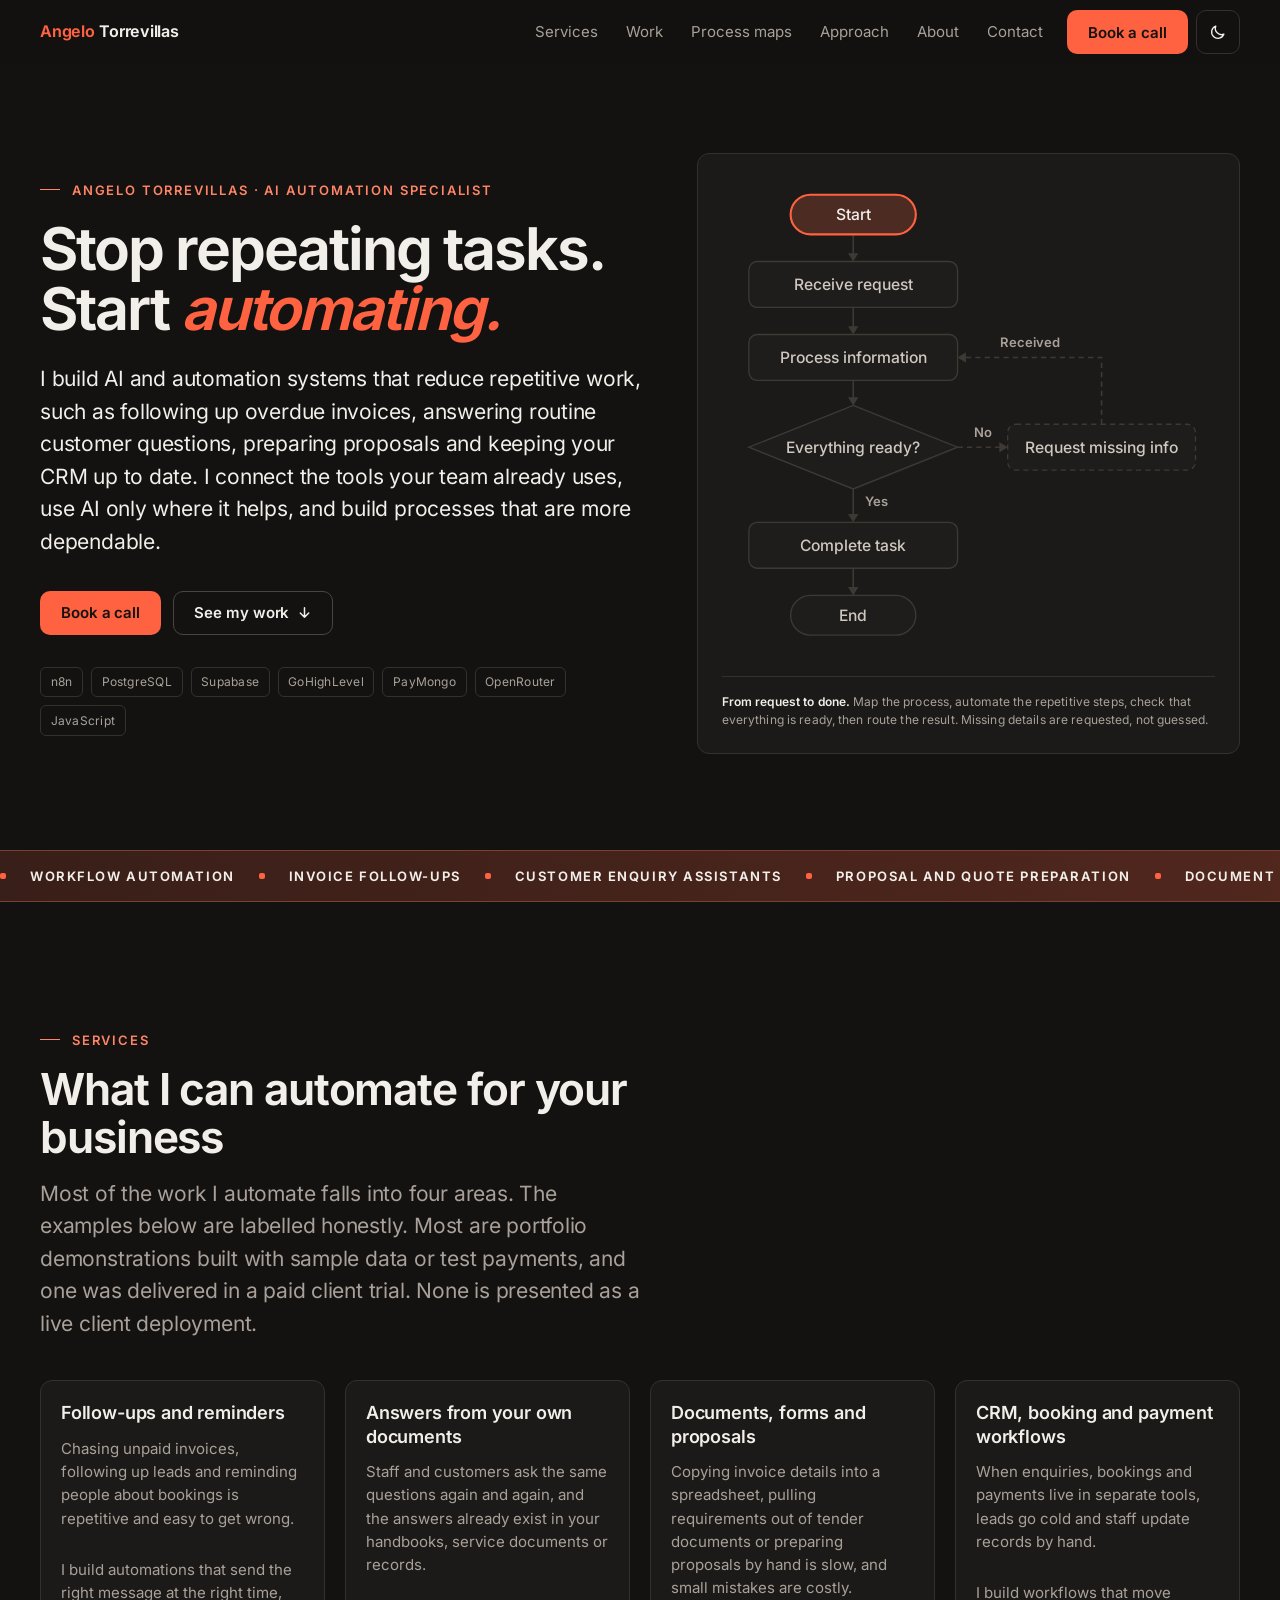
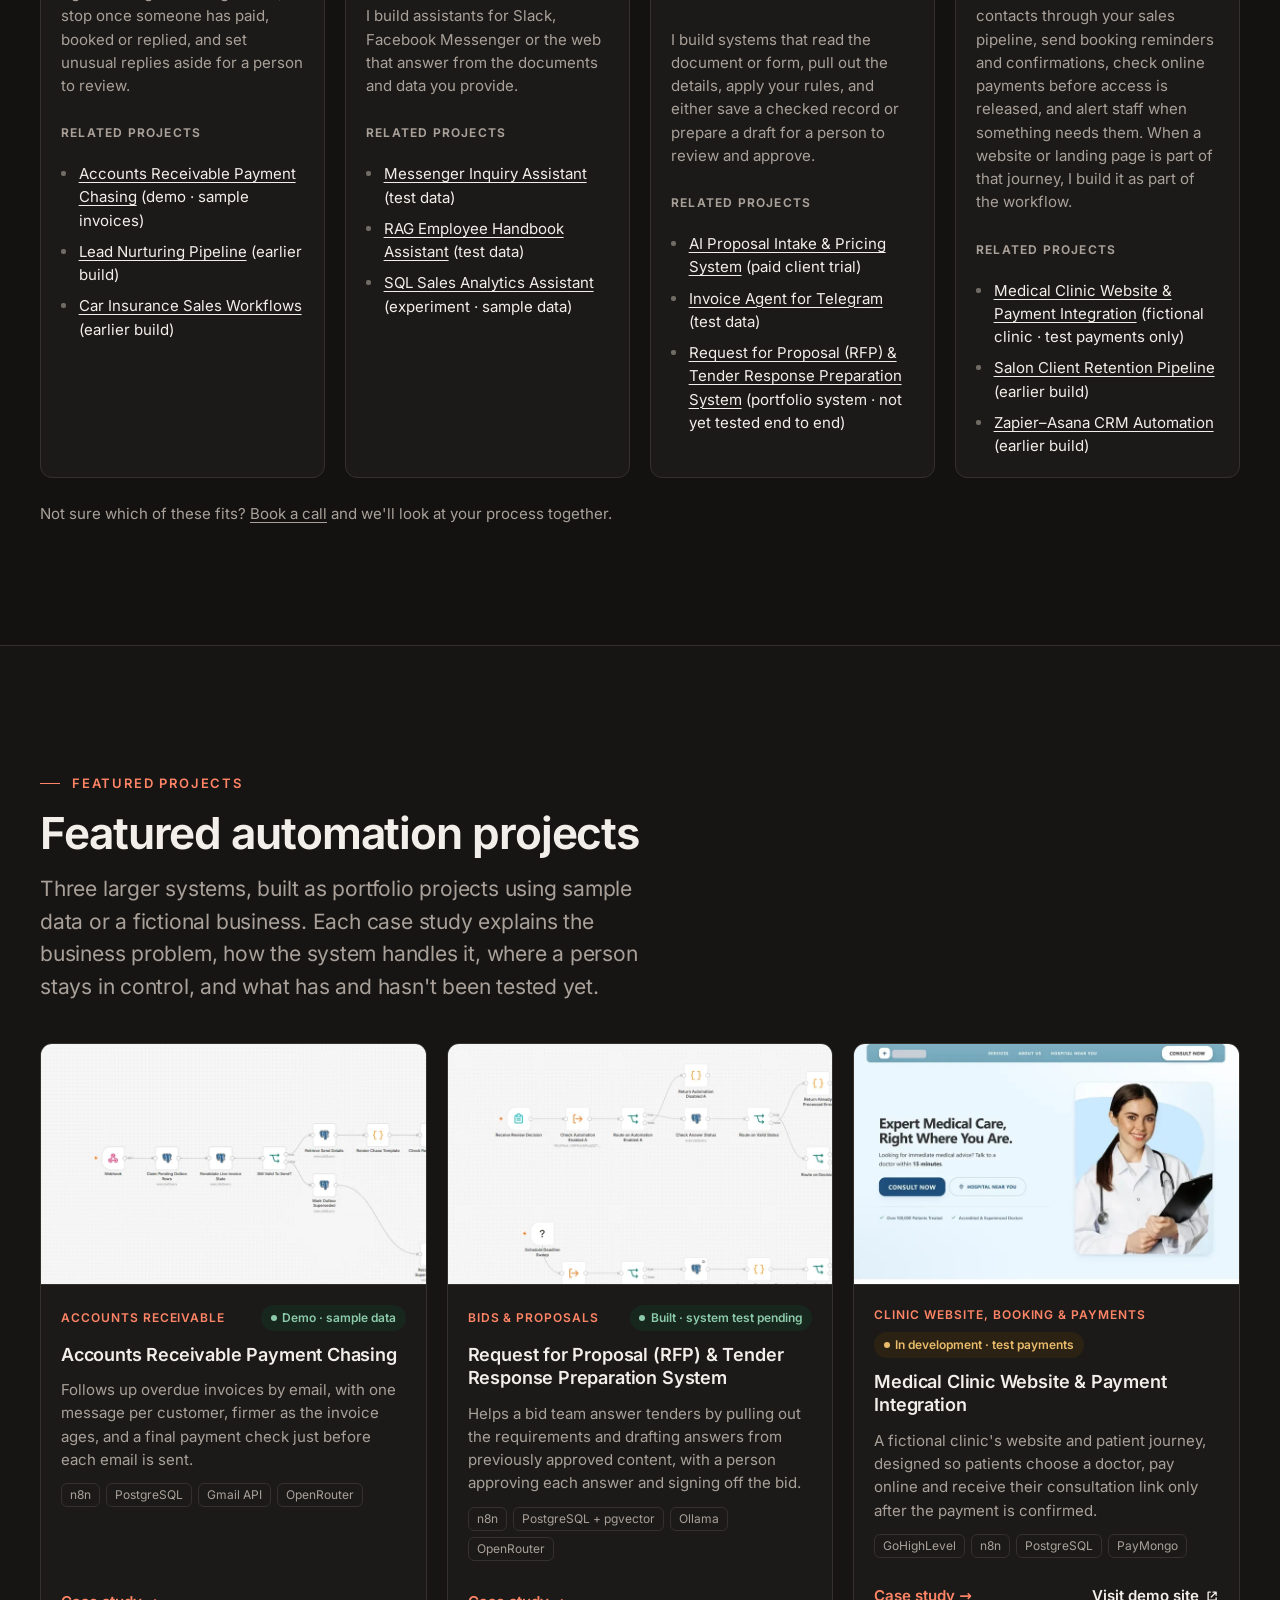
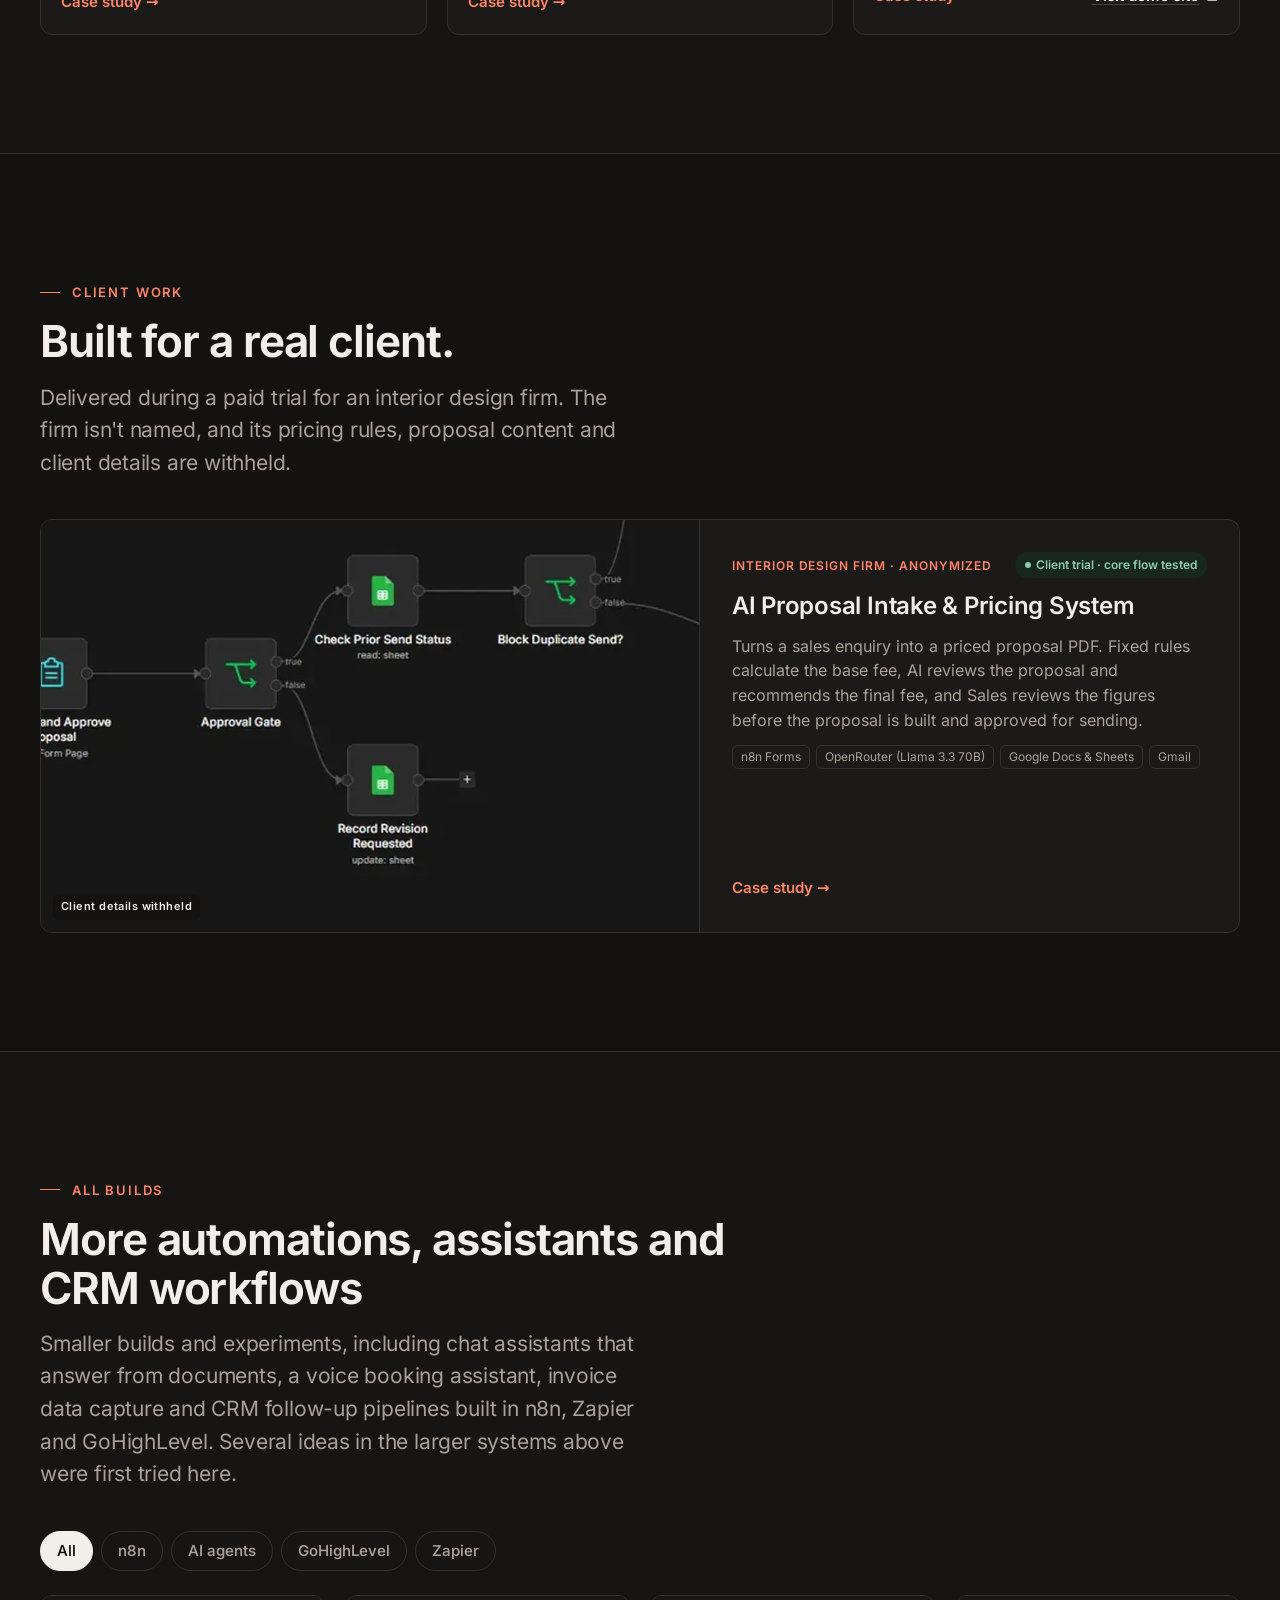
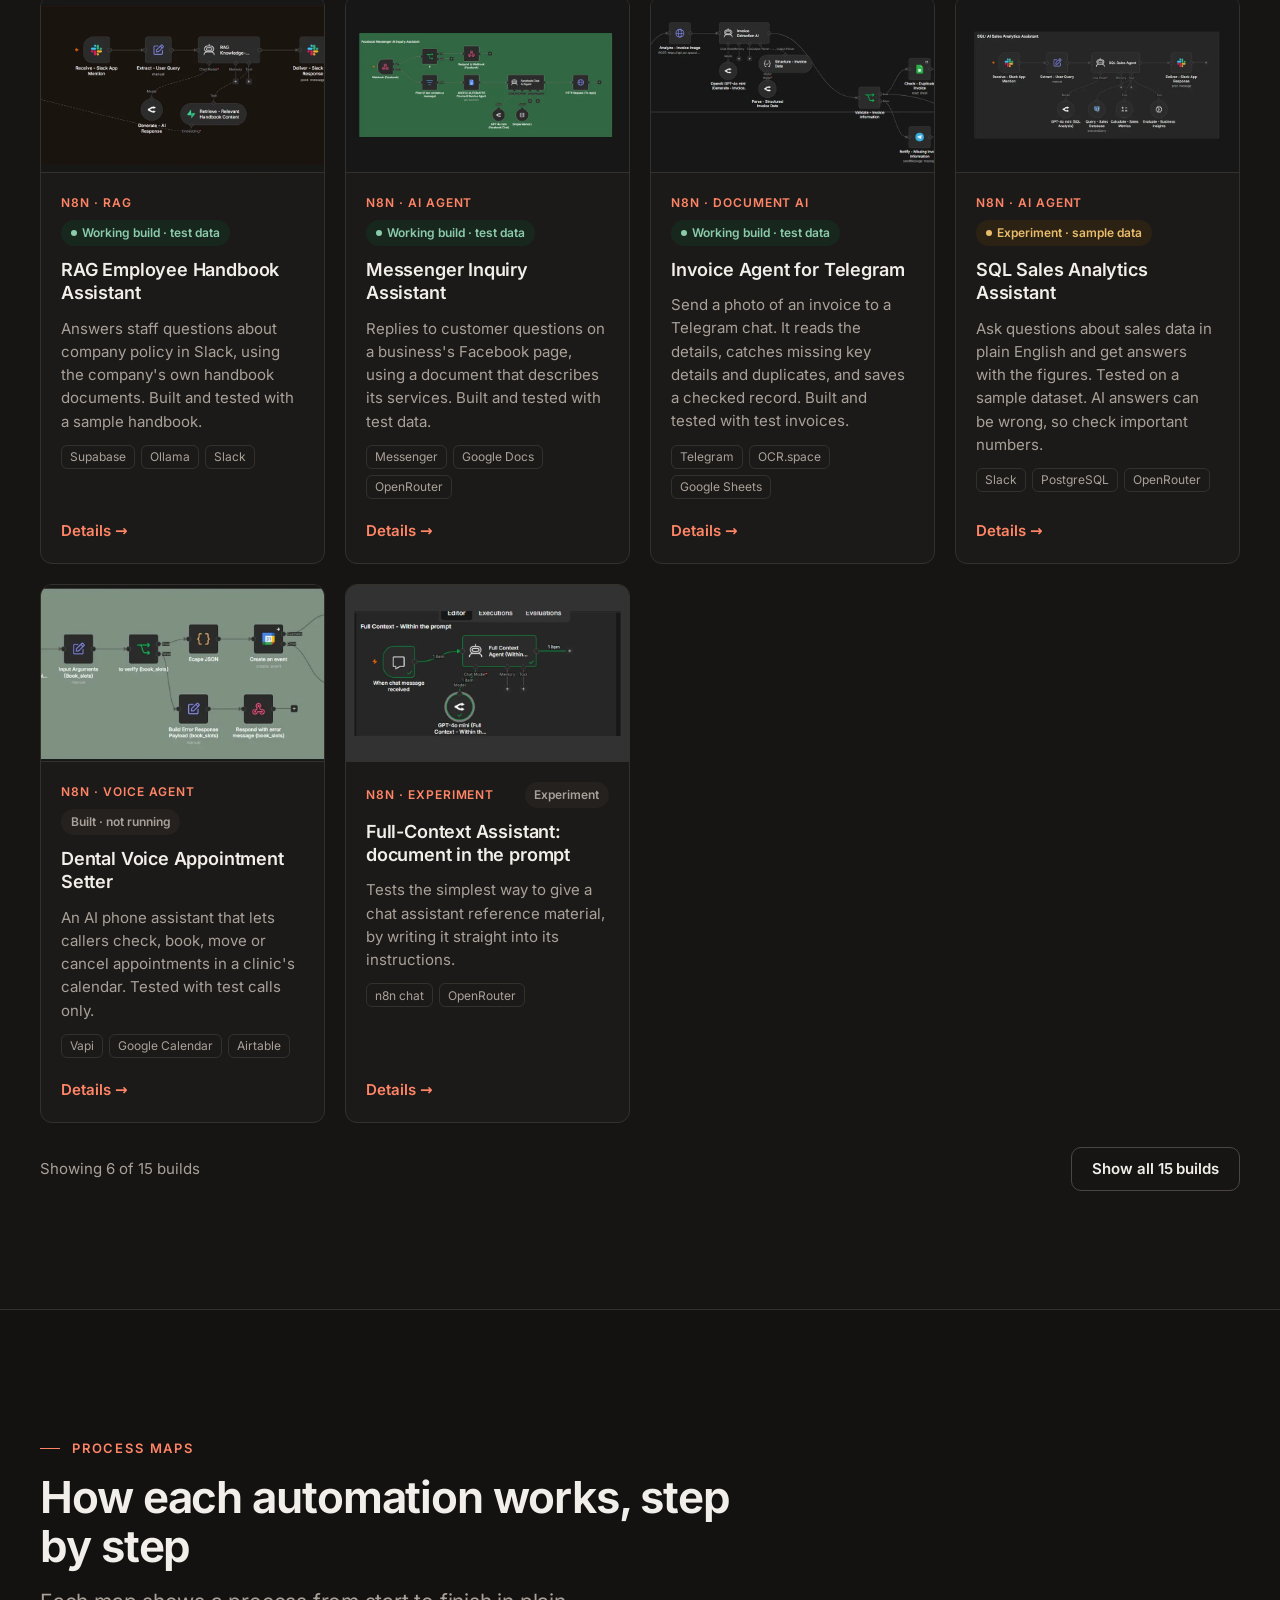
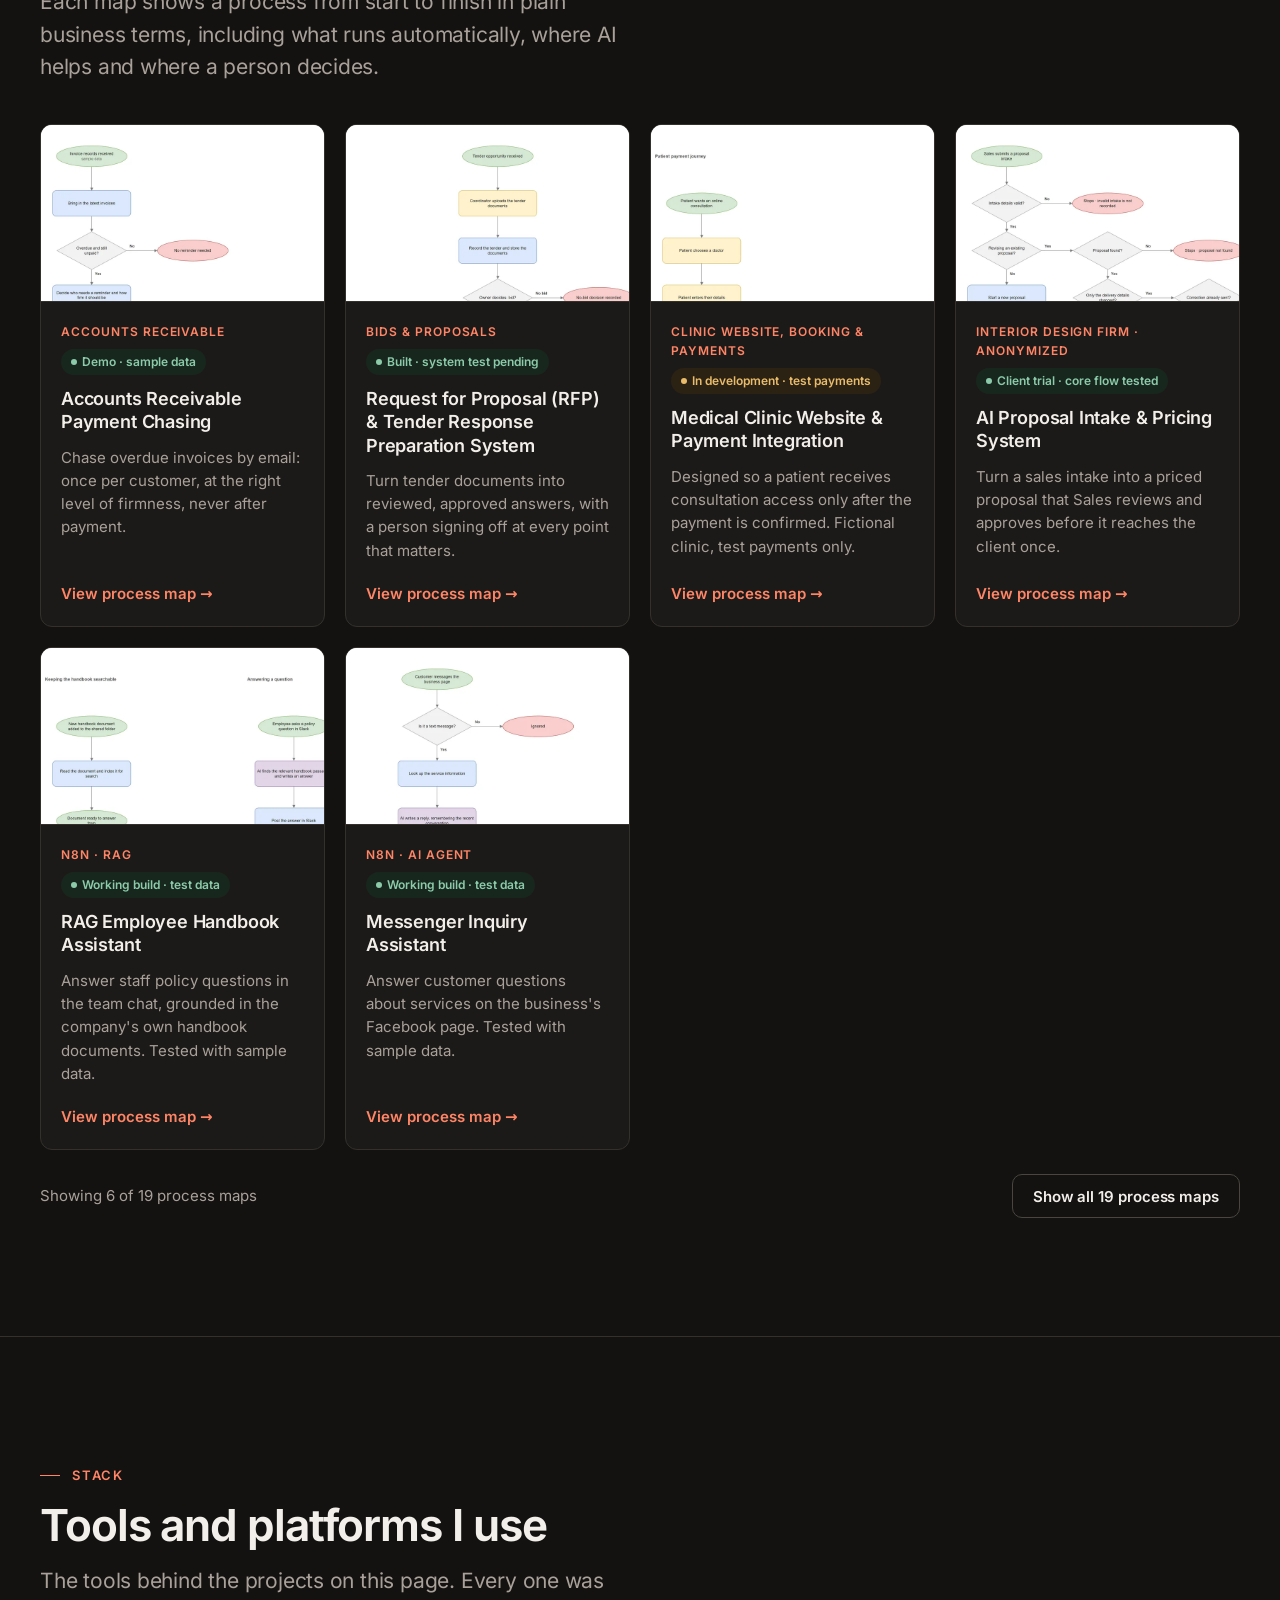
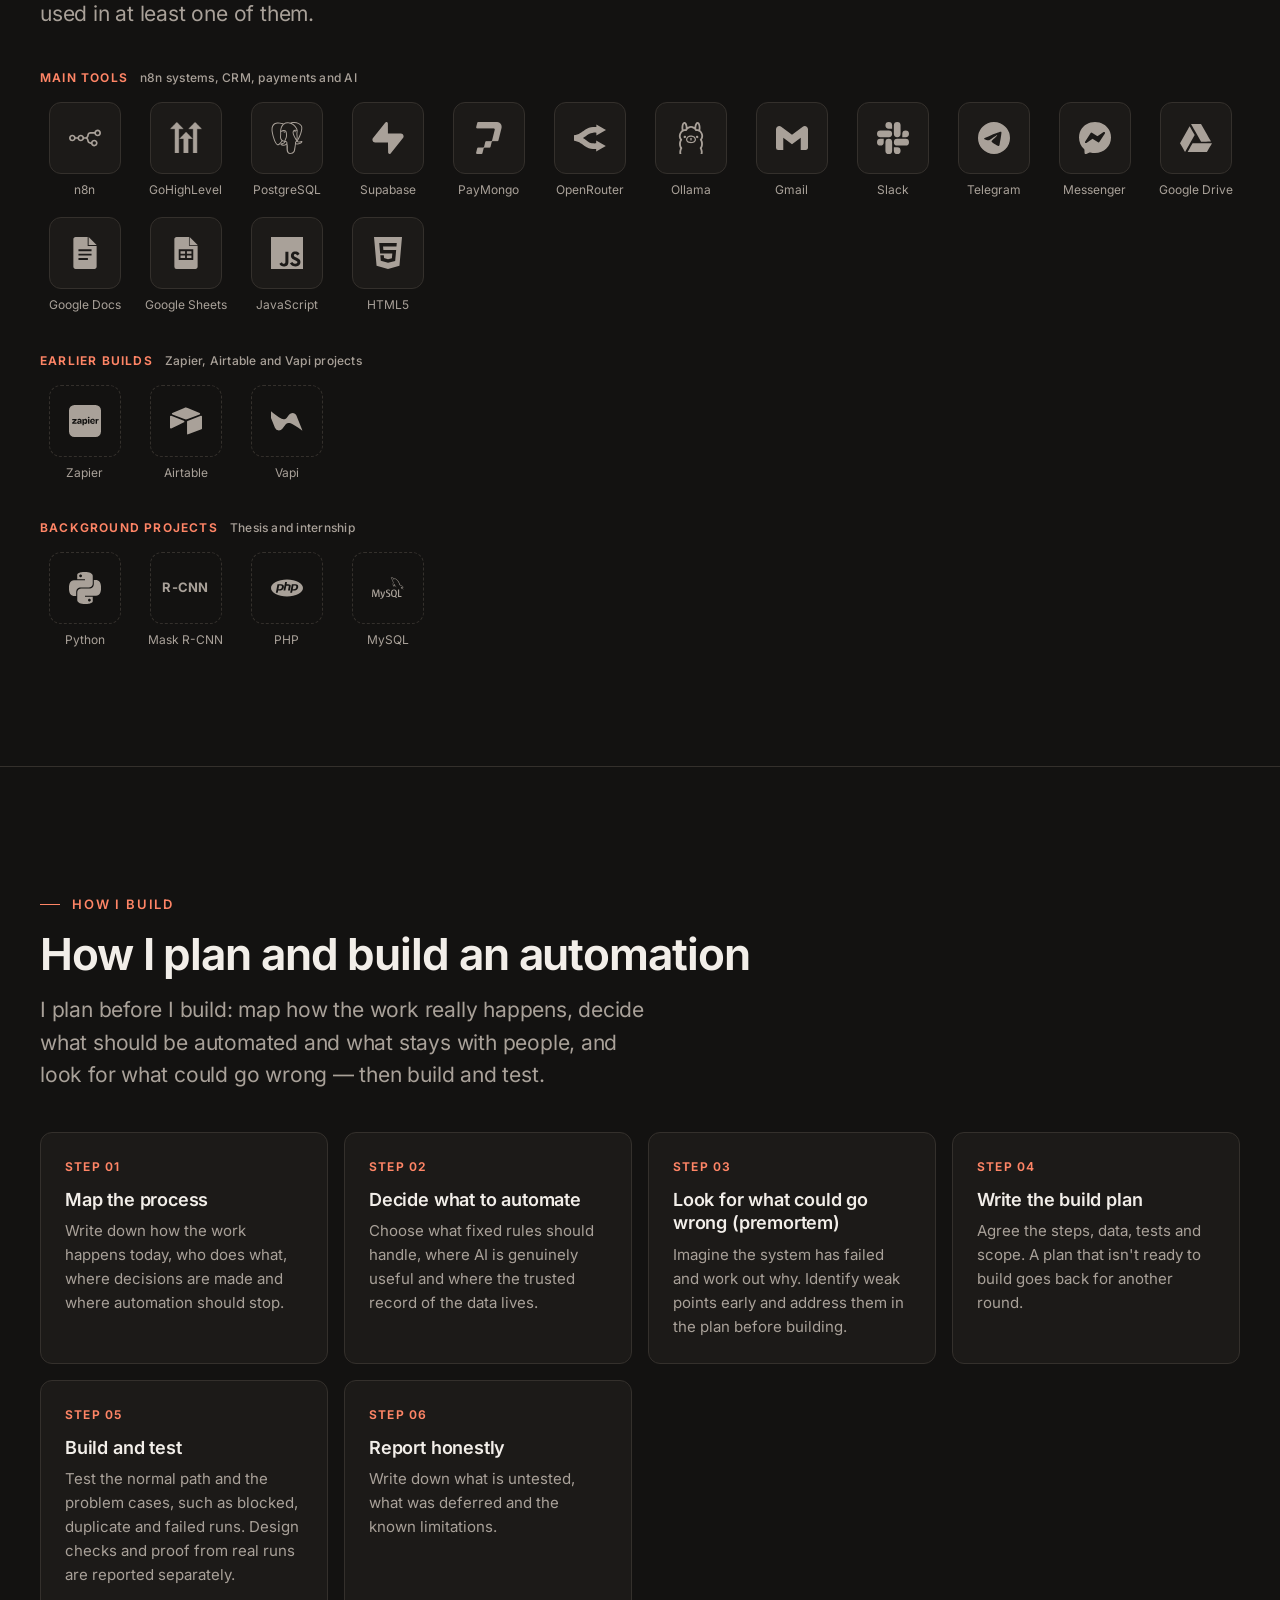
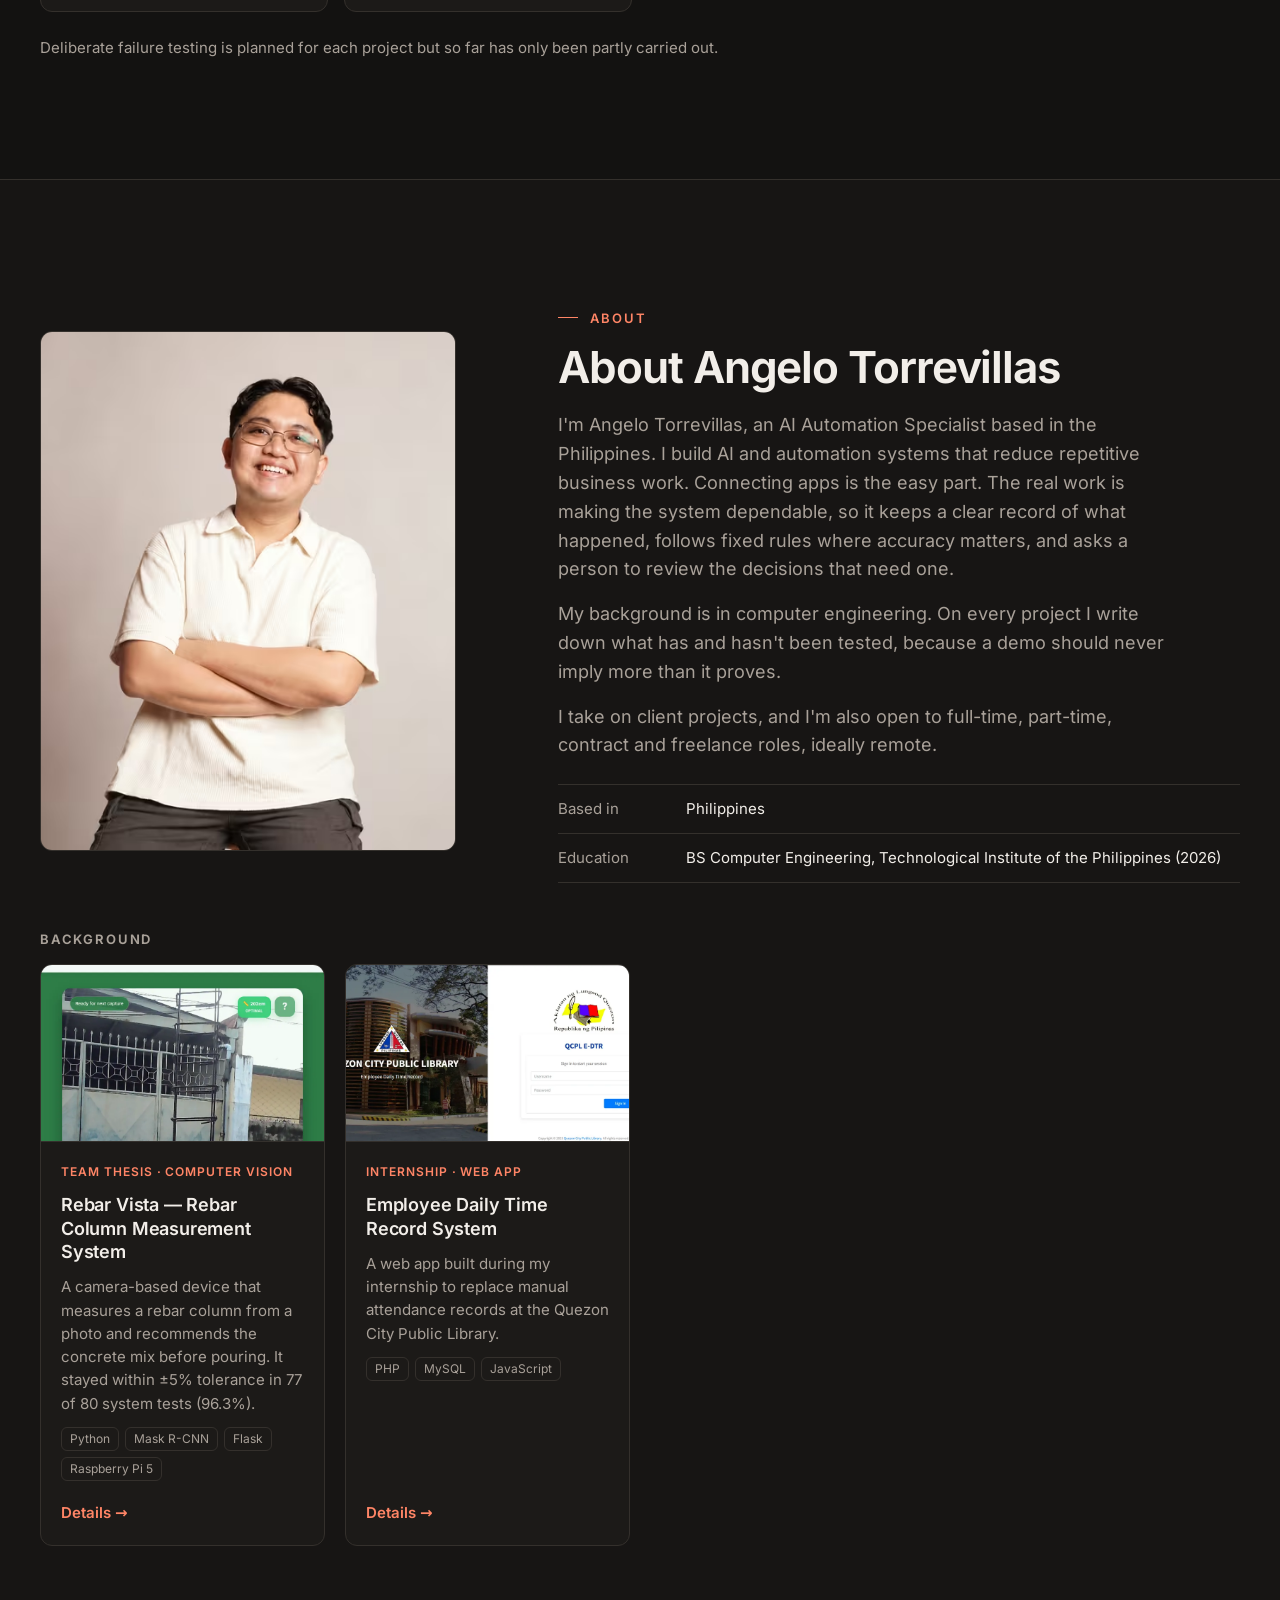
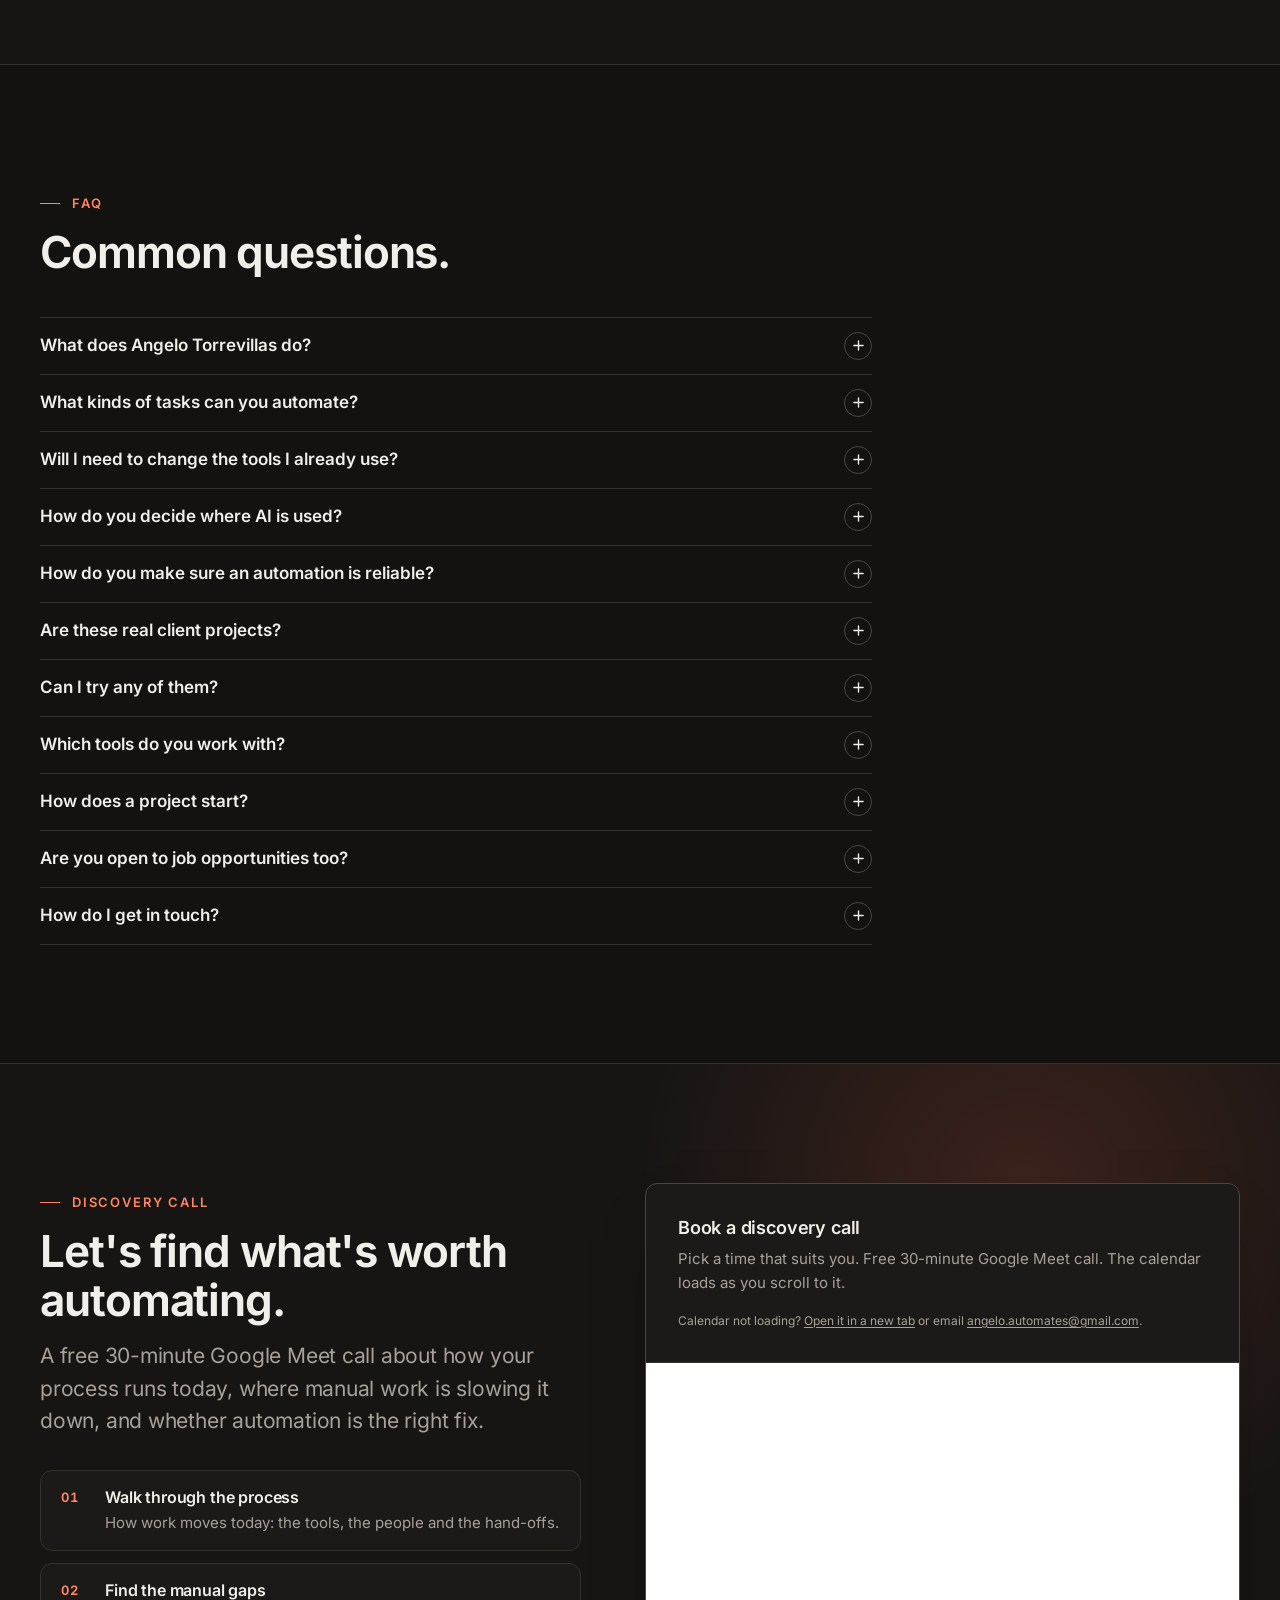
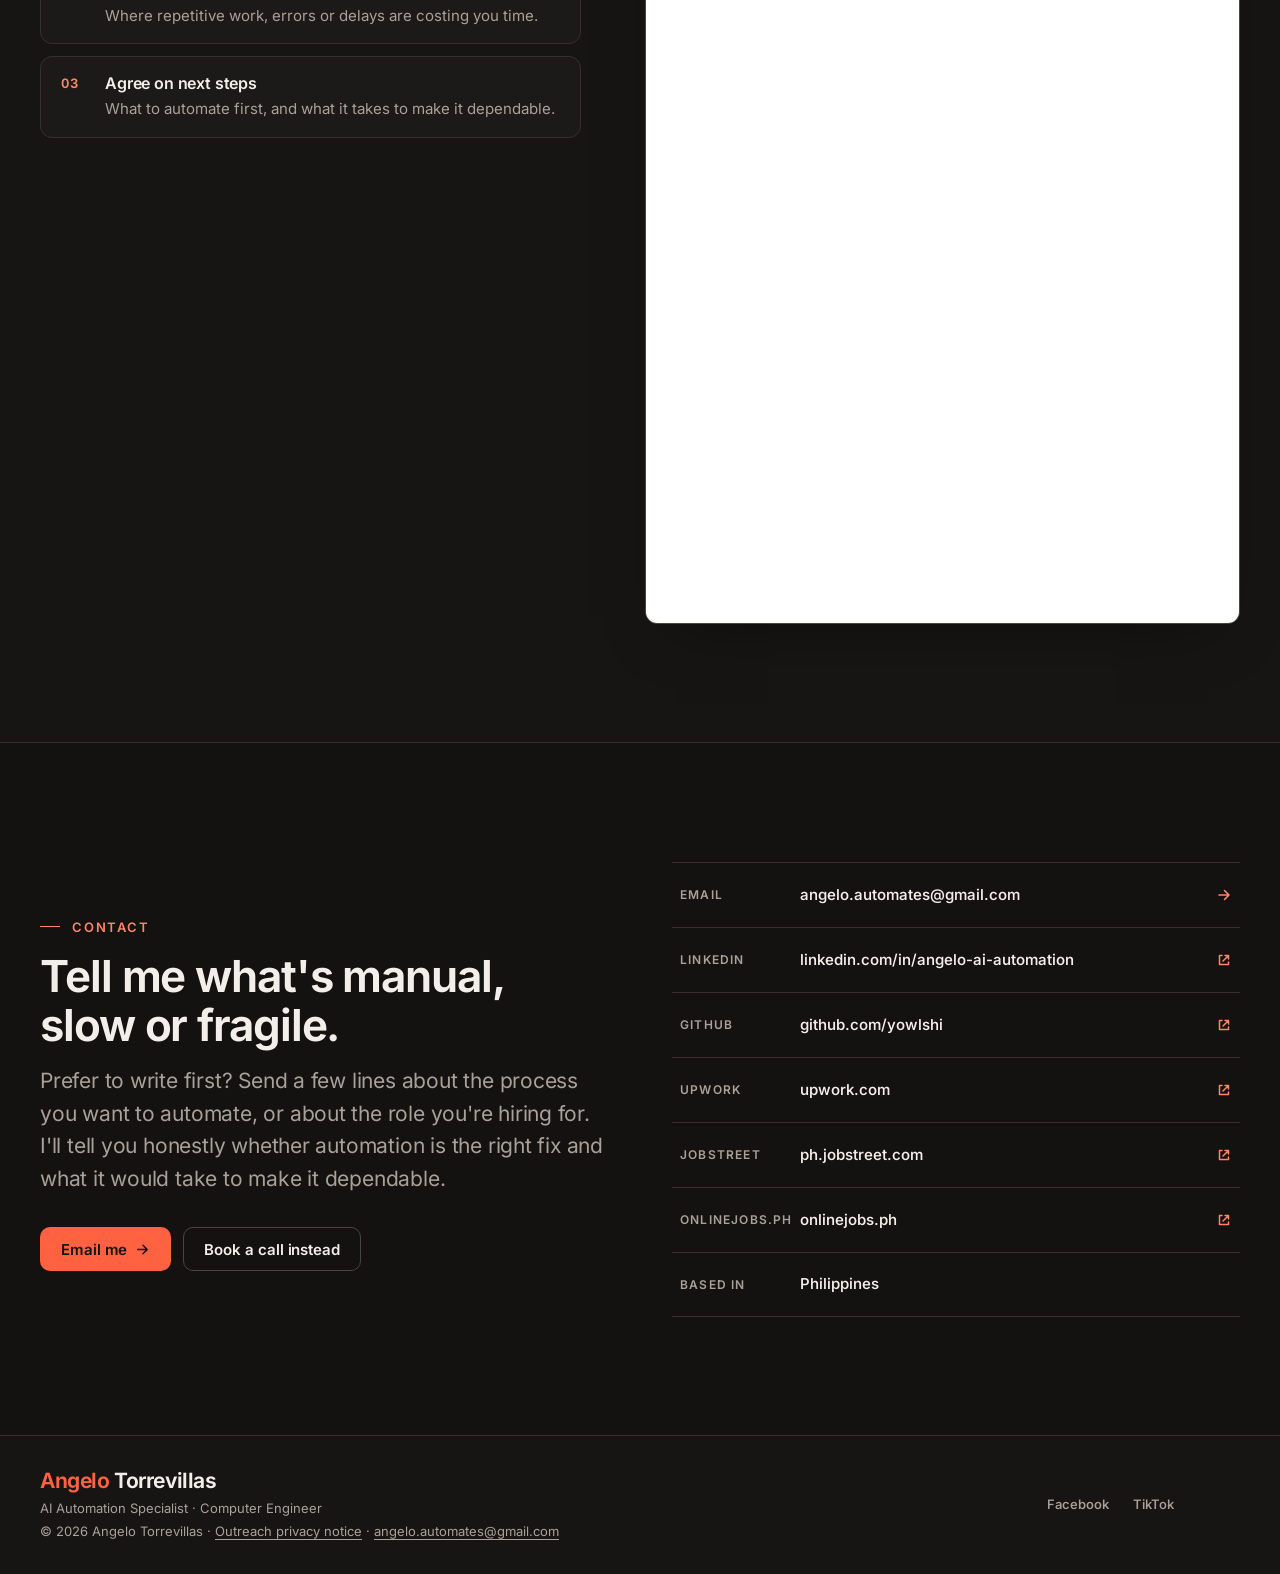
==== commit c0079d01: "copy: refine hero, Approach step 03 and Rebar Vista; add presentation guide - Hero: first-person sen" ====
--- a/index.html
+++ b/index.html
@@ -260,7 +260,7 @@
       <div>
         <p class="eyebrow">Angelo Torrevillas · AI Automation Specialist</p>
         <h1 class="display" id="hero-title"><span class="hero-line">Stop repeating tasks.</span> <span class="hero-line">Start <em class="hero-accent">automating.</em></span></h1>
-        <p class="lede">I build AI and automation systems that reduce repetitive work, such as following up overdue invoices, answering routine customer questions, preparing proposals and keeping your CRM up to date. They connect the tools your team already uses, use AI only where it helps, and help make everyday processes more dependable.</p>
+        <p class="lede">I build AI and automation systems that reduce repetitive work, such as following up overdue invoices, answering routine customer questions, preparing proposals and keeping your CRM up to date. I connect the tools your team already uses, use AI only where it helps, and build processes that are more dependable.</p>
         <div class="hero-actions">
           <a class="btn btn-primary" href="#book">Book a call</a>
           <a class="btn btn-ghost" href="#work">See my work
@@ -898,7 +898,7 @@
       <ol class="steps">
         <li data-reveal><h3>Map the process</h3><p>Write down how the work happens today, who does what, where decisions are made and where automation should stop.</p></li>
         <li data-reveal><h3>Decide what to automate</h3><p>Choose what fixed rules should handle, where AI is genuinely useful and where the trusted record of the data lives.</p></li>
-        <li data-reveal><h3>Look for what could go wrong (premortem)</h3><p>Imagine the system has failed and work out why, before building. For Accounts Receivable Payment Chasing this found seven weak points, each fixed in the plan first.</p></li>
+        <li data-reveal><h3>Look for what could go wrong (premortem)</h3><p>Imagine the system has failed and work out why. Identify weak points early and address them in the plan before building.</p></li>
         <li data-reveal><h3>Write the build plan</h3><p>Agree the steps, data, tests and scope. A plan that isn't ready to build goes back for another round.</p></li>
         <li data-reveal><h3>Build and test</h3><p>Test the normal path and the problem cases, such as blocked, duplicate and failed runs. Design checks and proof from real runs are reported separately.</p></li>
         <li data-reveal><h3>Report honestly</h3><p>Write down what is untested, what was deferred and the known limitations.</p></li>
@@ -938,7 +938,7 @@
             <div class="card-body">
               <div class="card-meta"><span class="card-cat">Team thesis · Computer vision</span></div>
               <h3><a href="#case-thesis" data-case="case-thesis">Rebar Vista — Rebar Column Measurement System</a></h3>
-              <p class="card-desc">A camera device that measures concrete rebar columns from a photo and recommends the cement mix. It stayed within a ±5% tolerance in 77 of 80 system tests (96.3%).</p>
+              <p class="card-desc">A camera-based device that measures a rebar column from a photo and recommends the concrete mix before pouring. It stayed within ±5% tolerance in 77 of 80 system tests (96.3%).</p>
               <ul class="pills" aria-label="Stack"><li>Python</li><li>Mask R-CNN</li><li>Flask</li><li>Raspberry Pi 5</li></ul>
               <p class="card-more" aria-hidden="true">Details <span>→</span></p>
             </div>
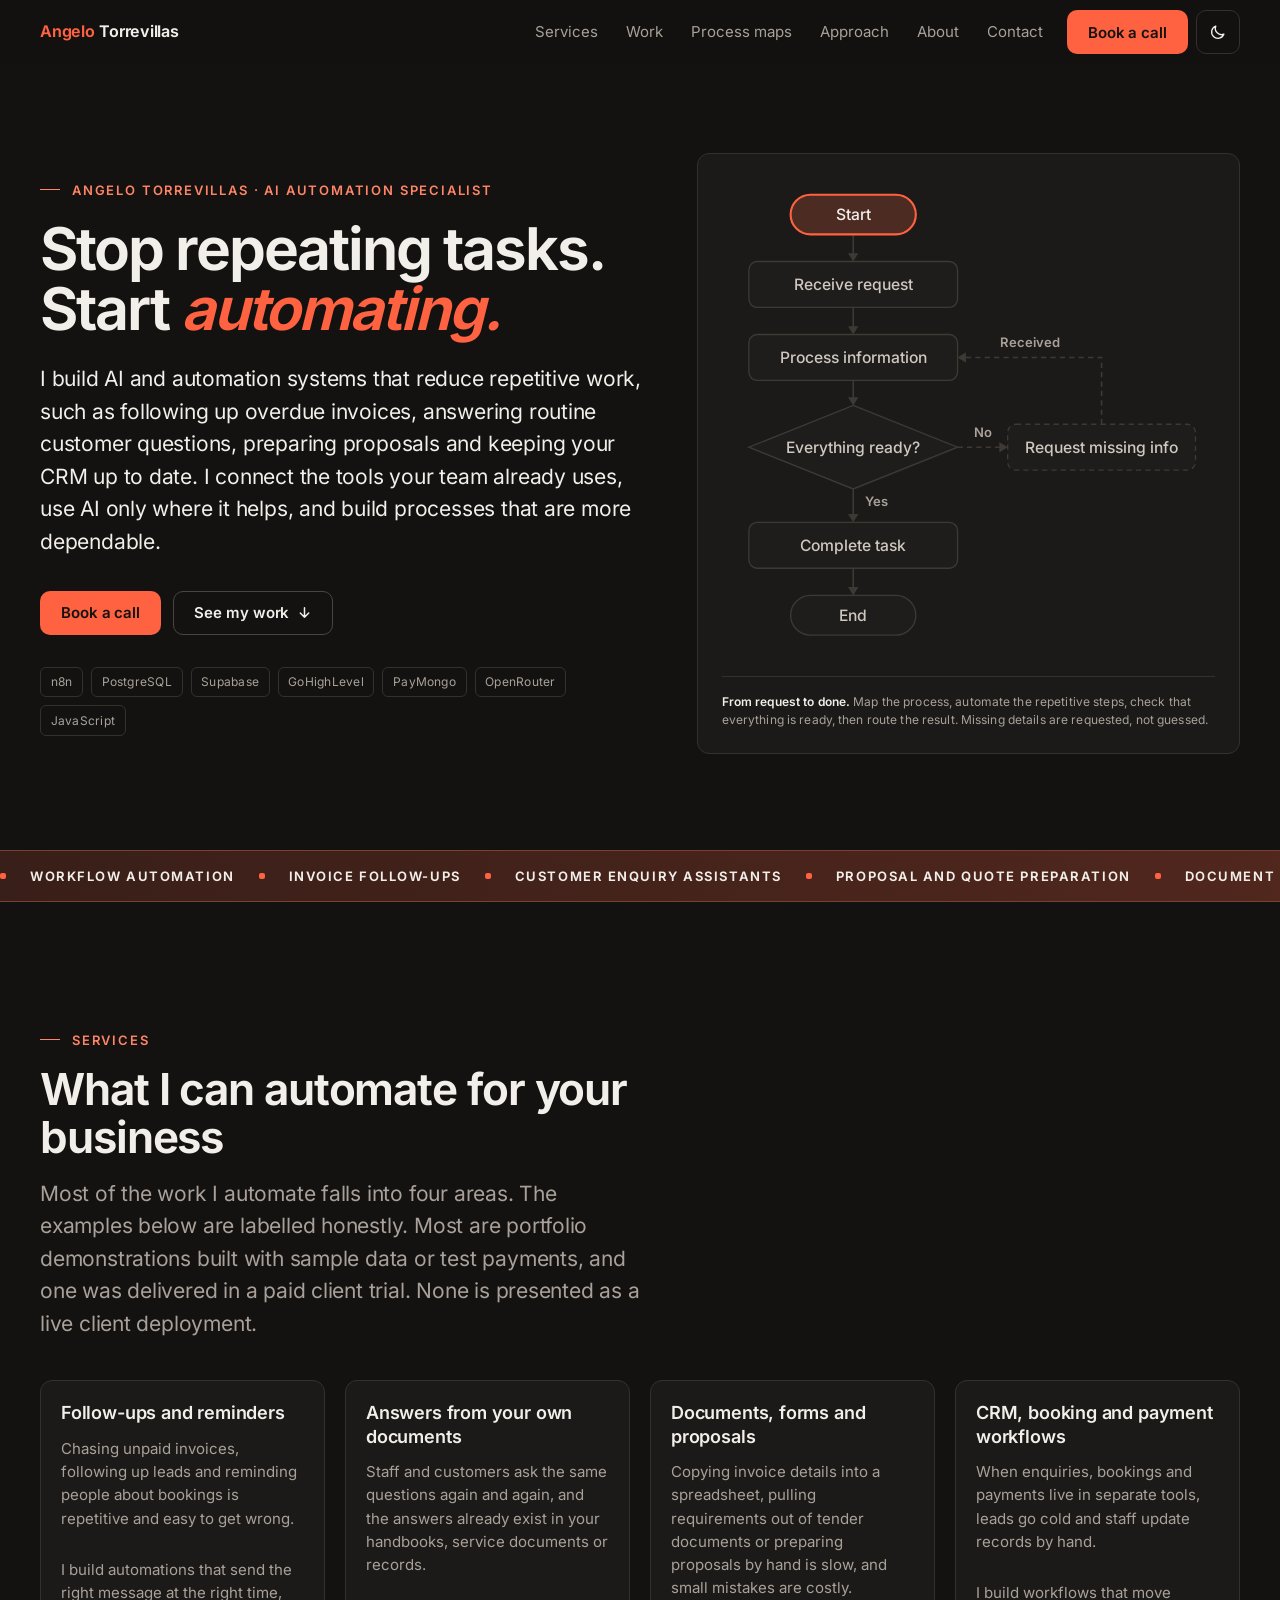
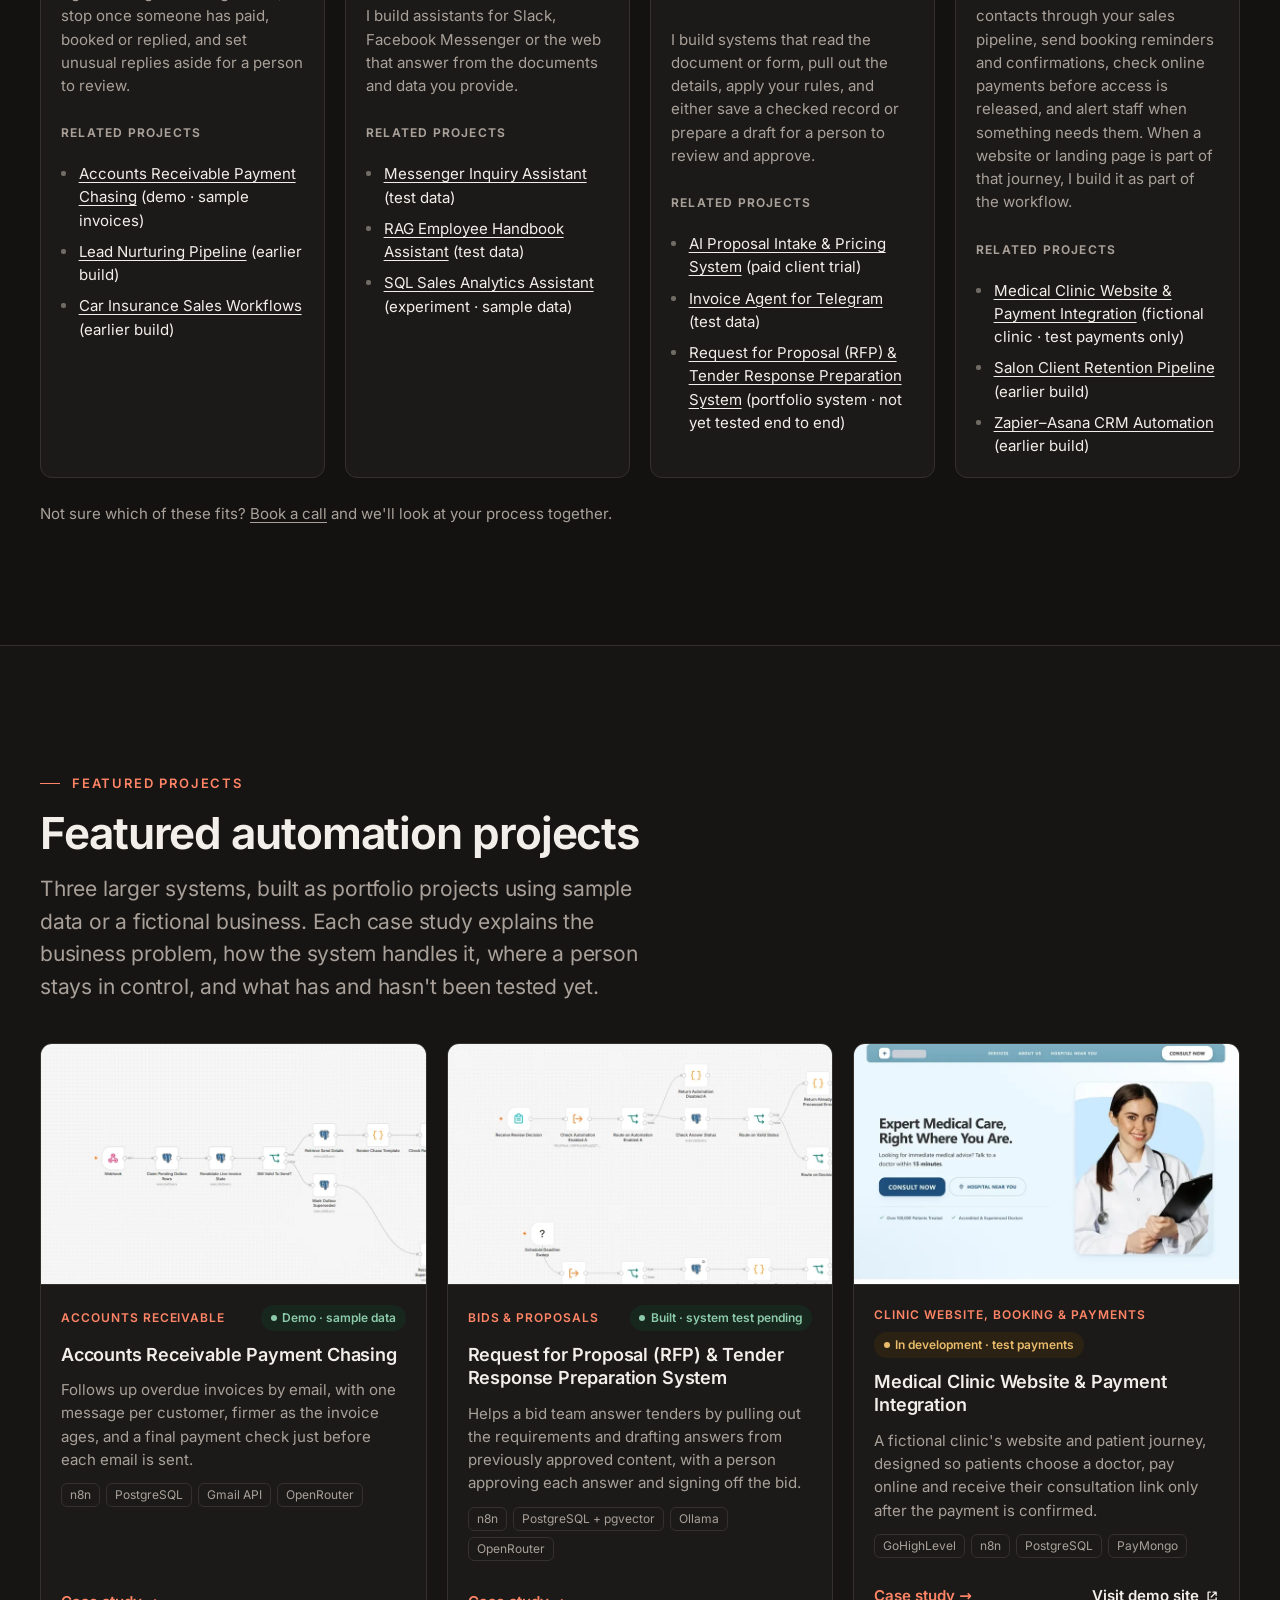
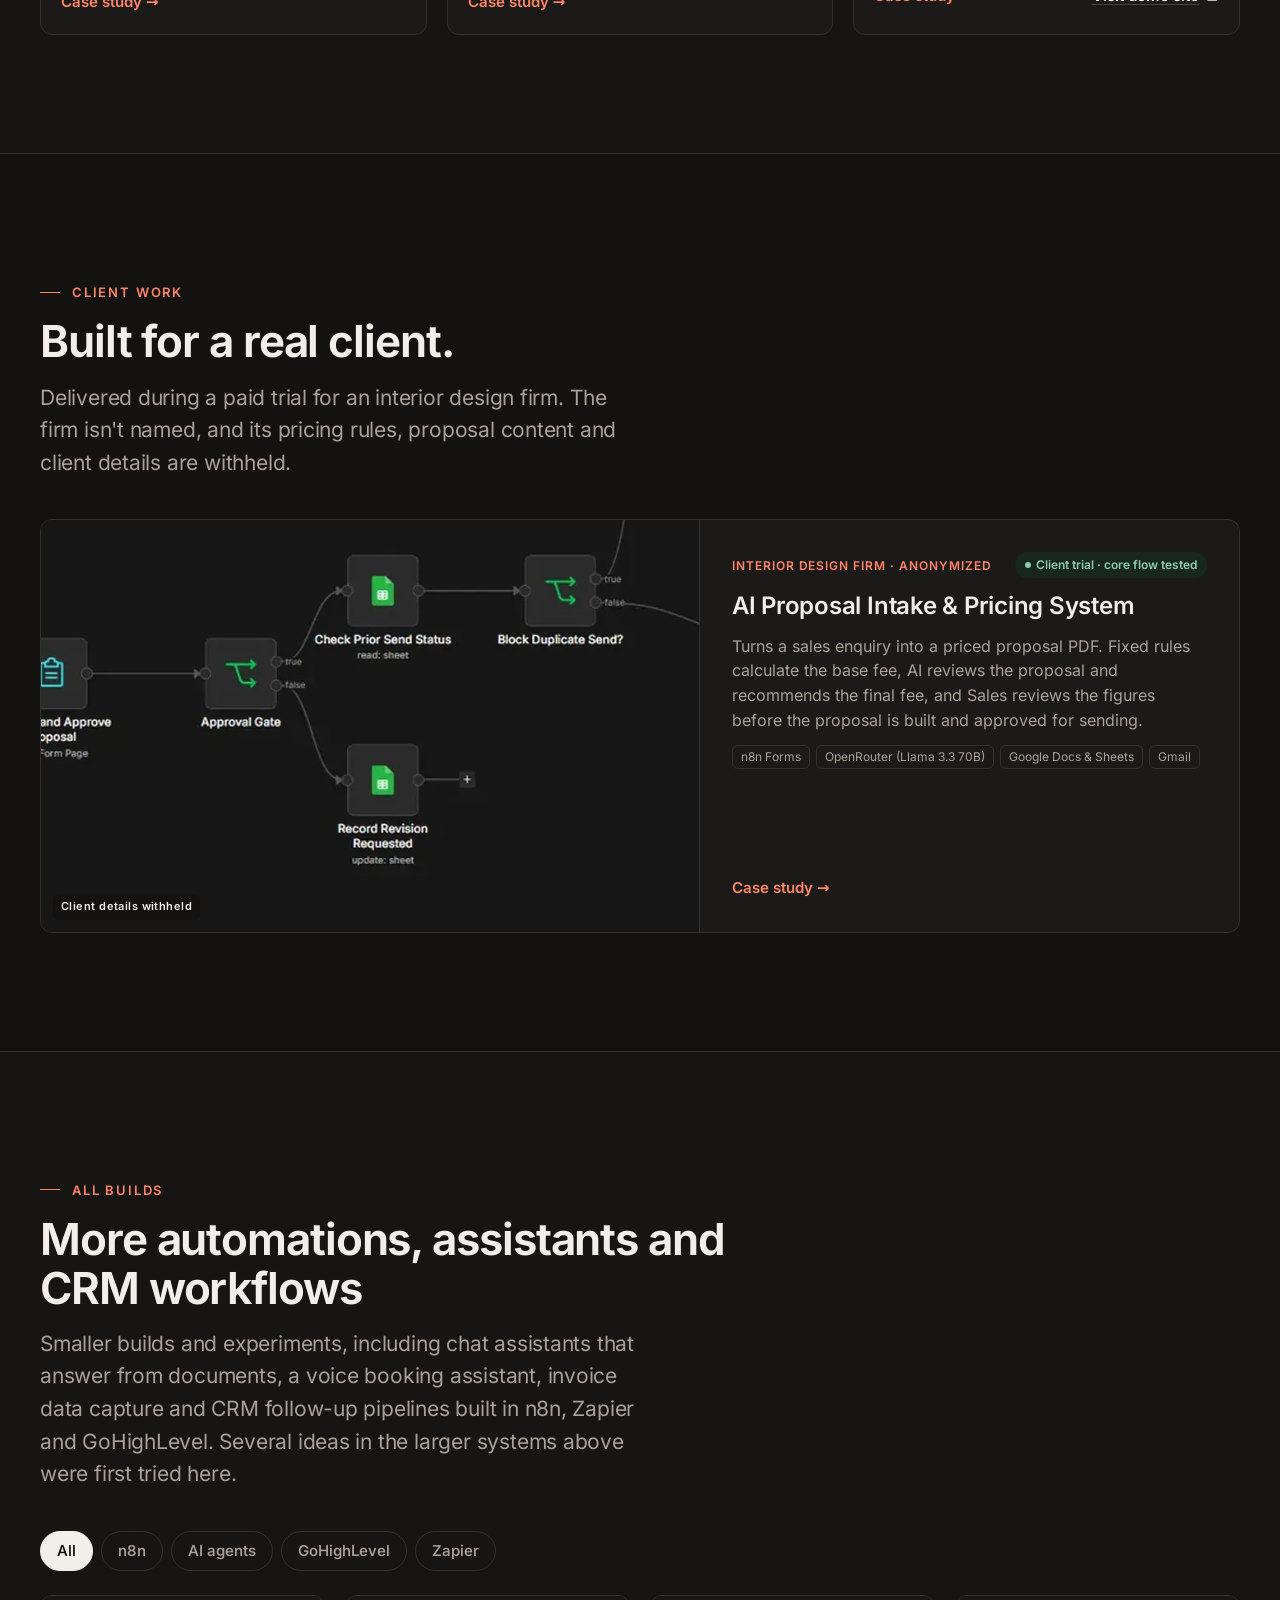
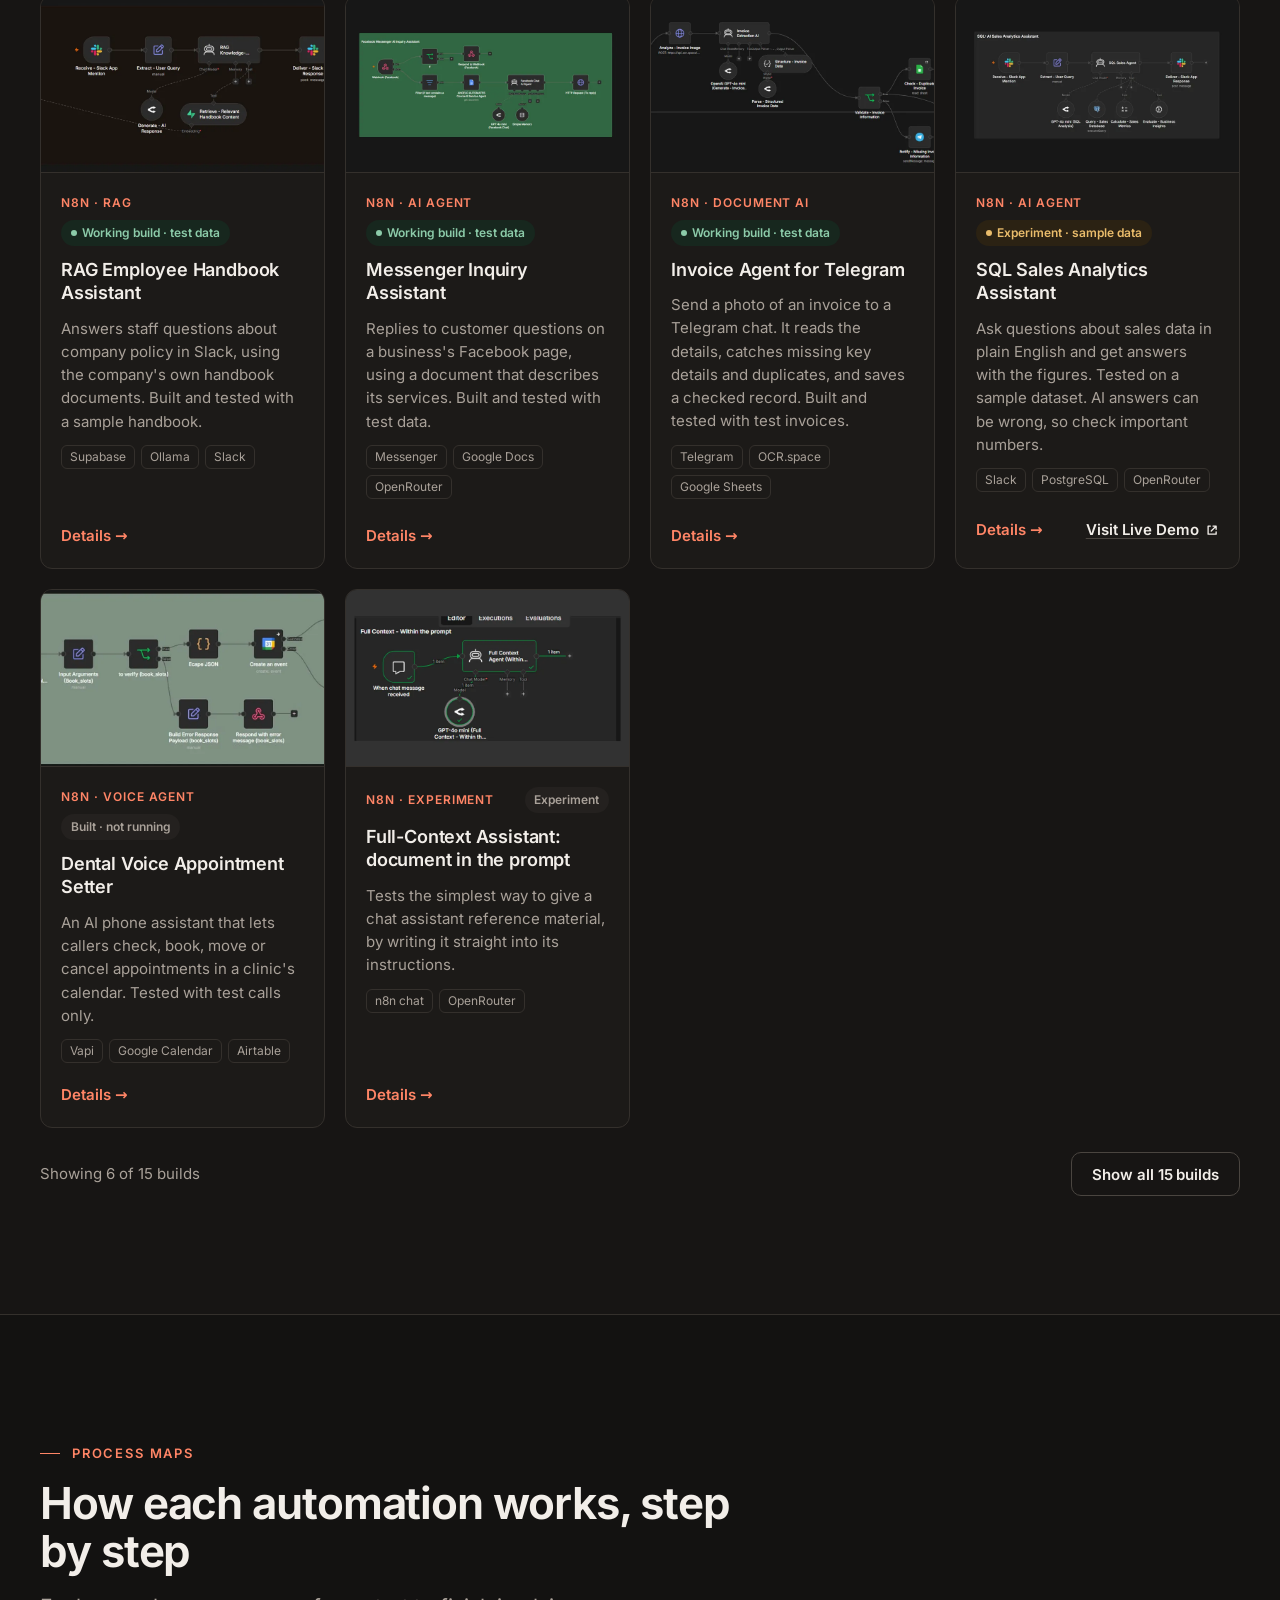
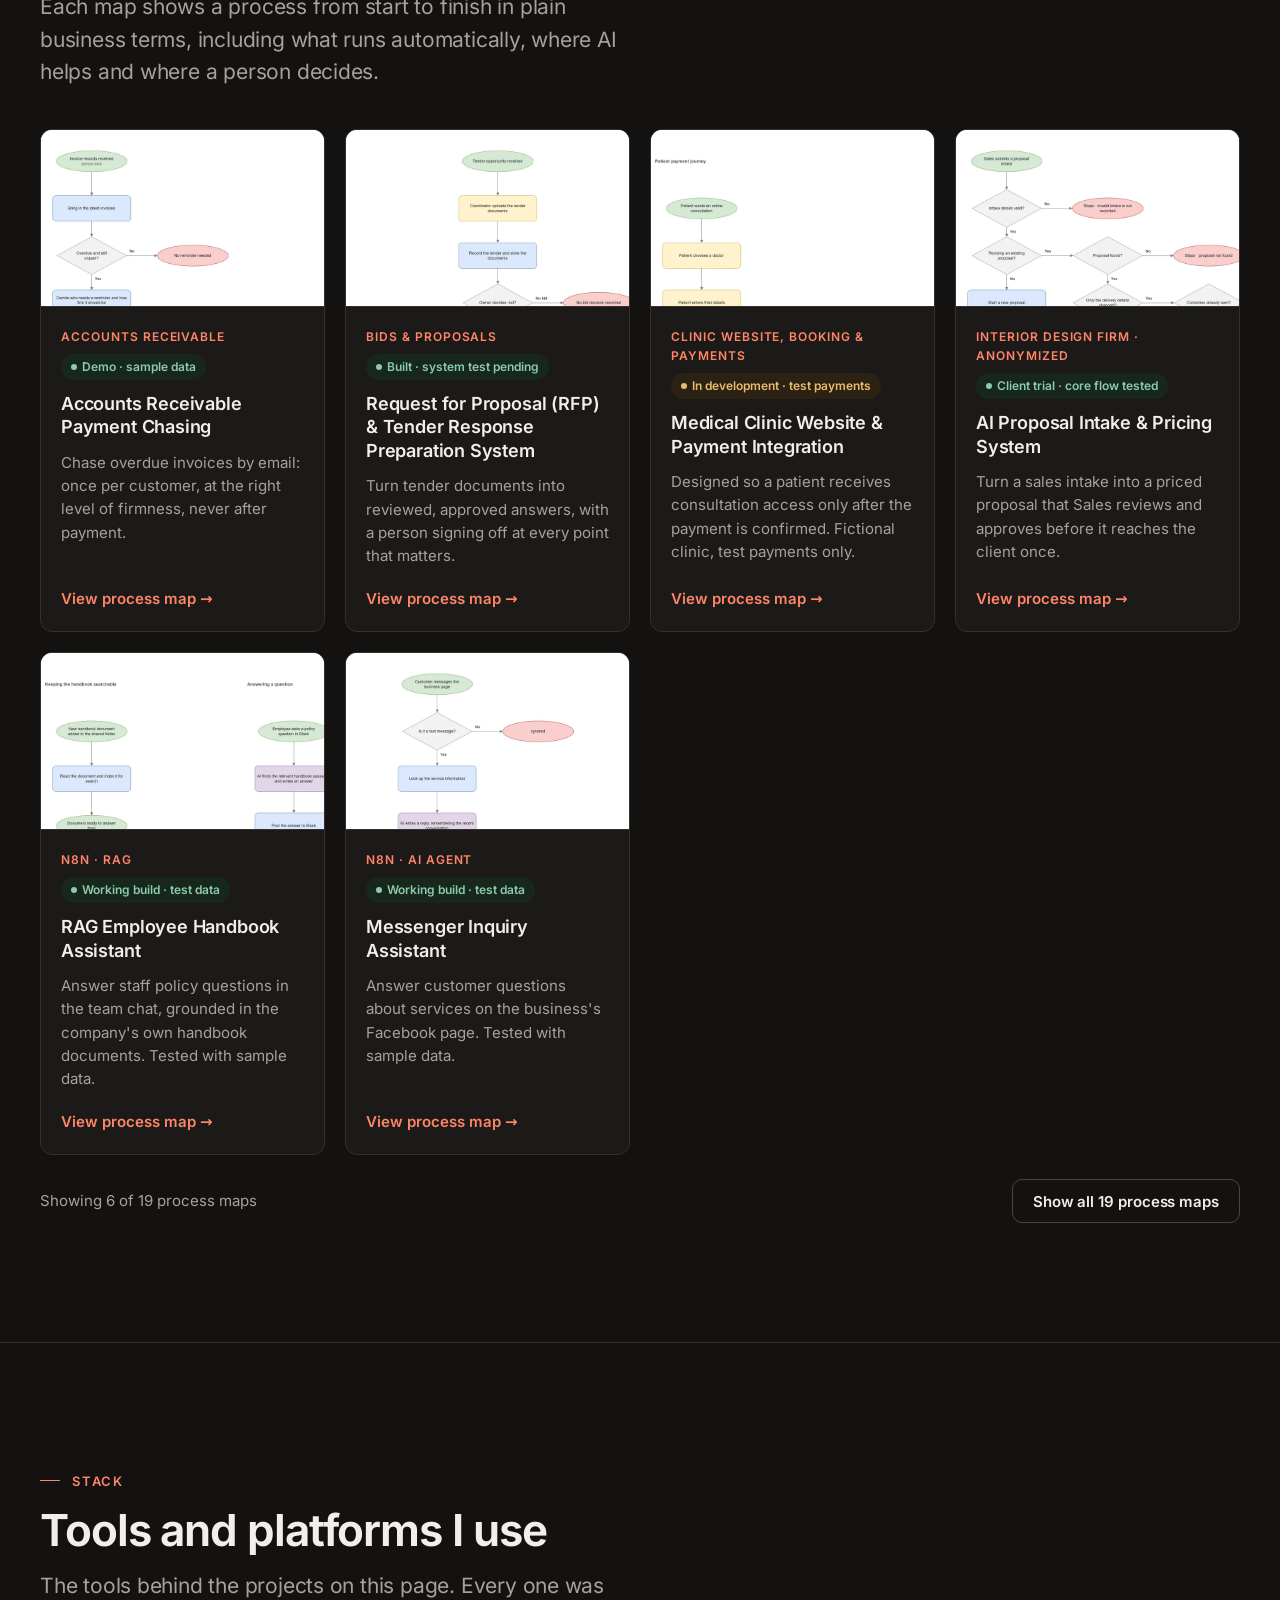
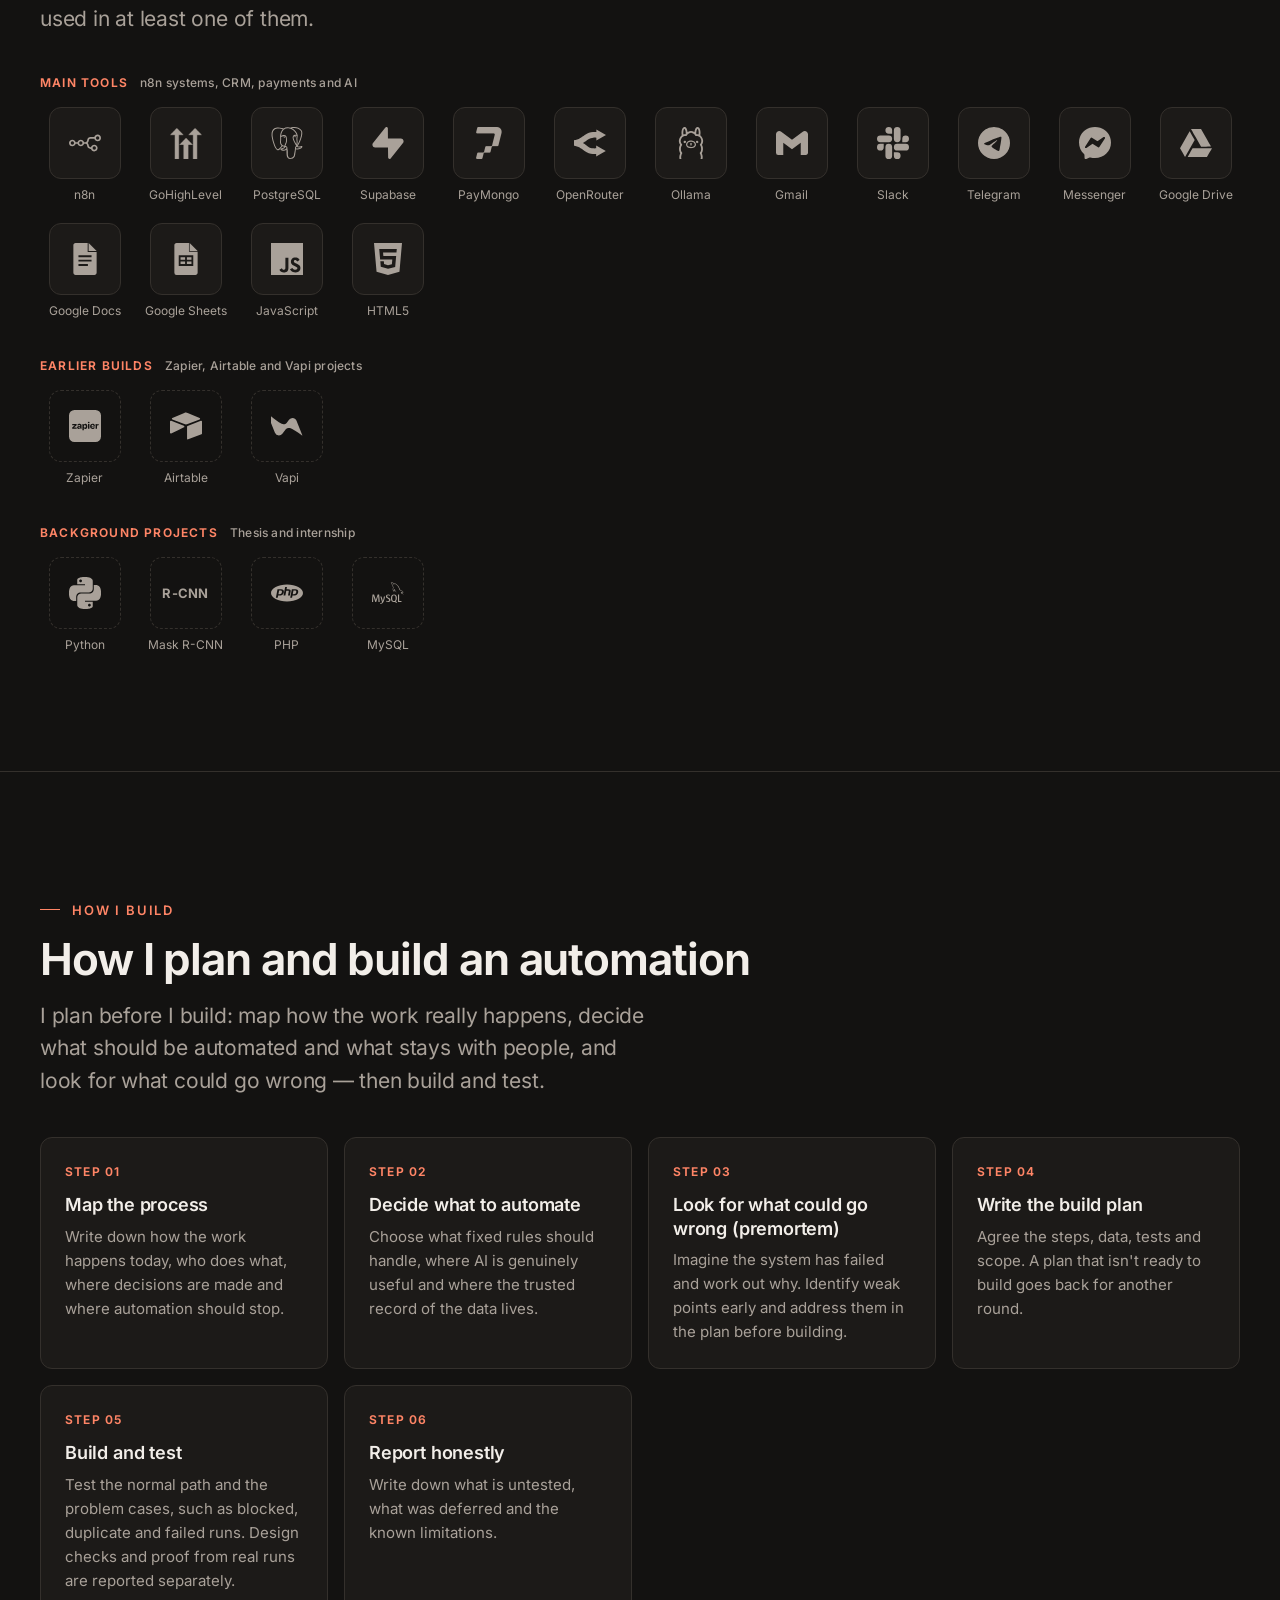
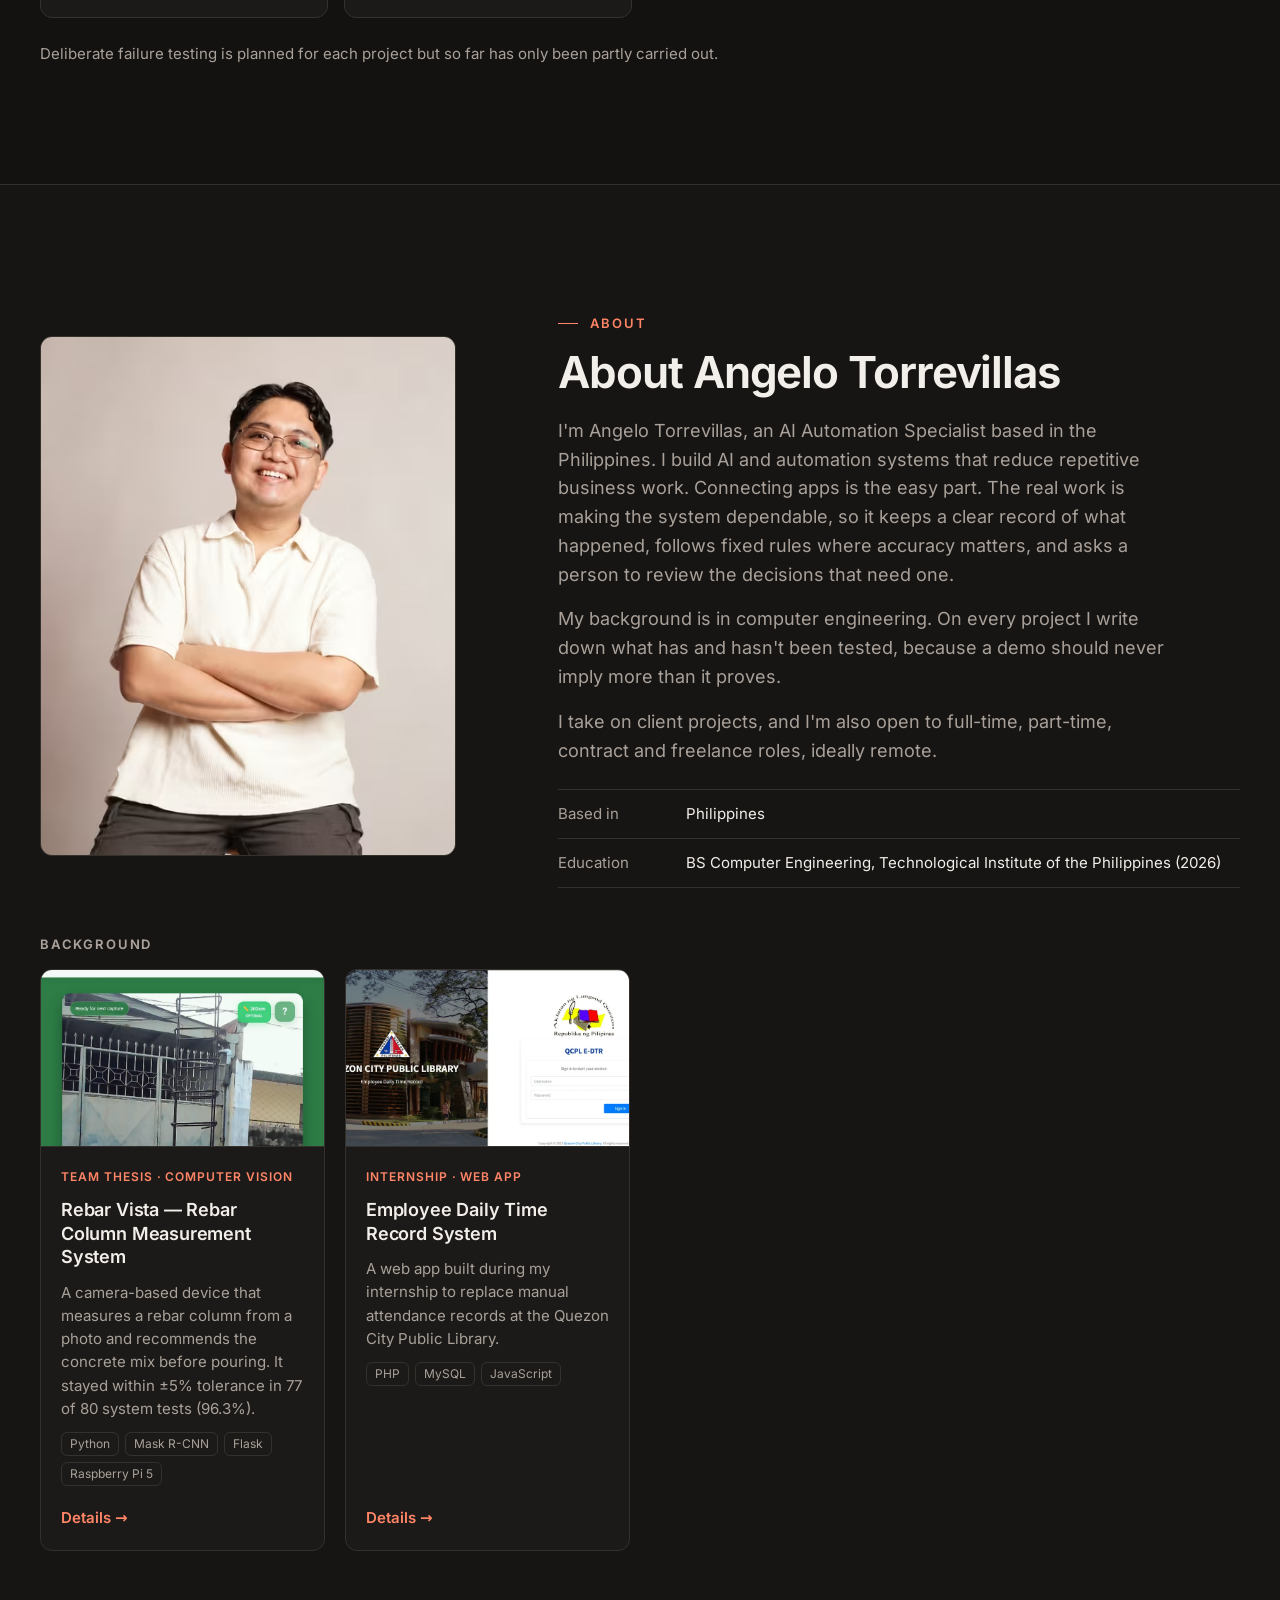
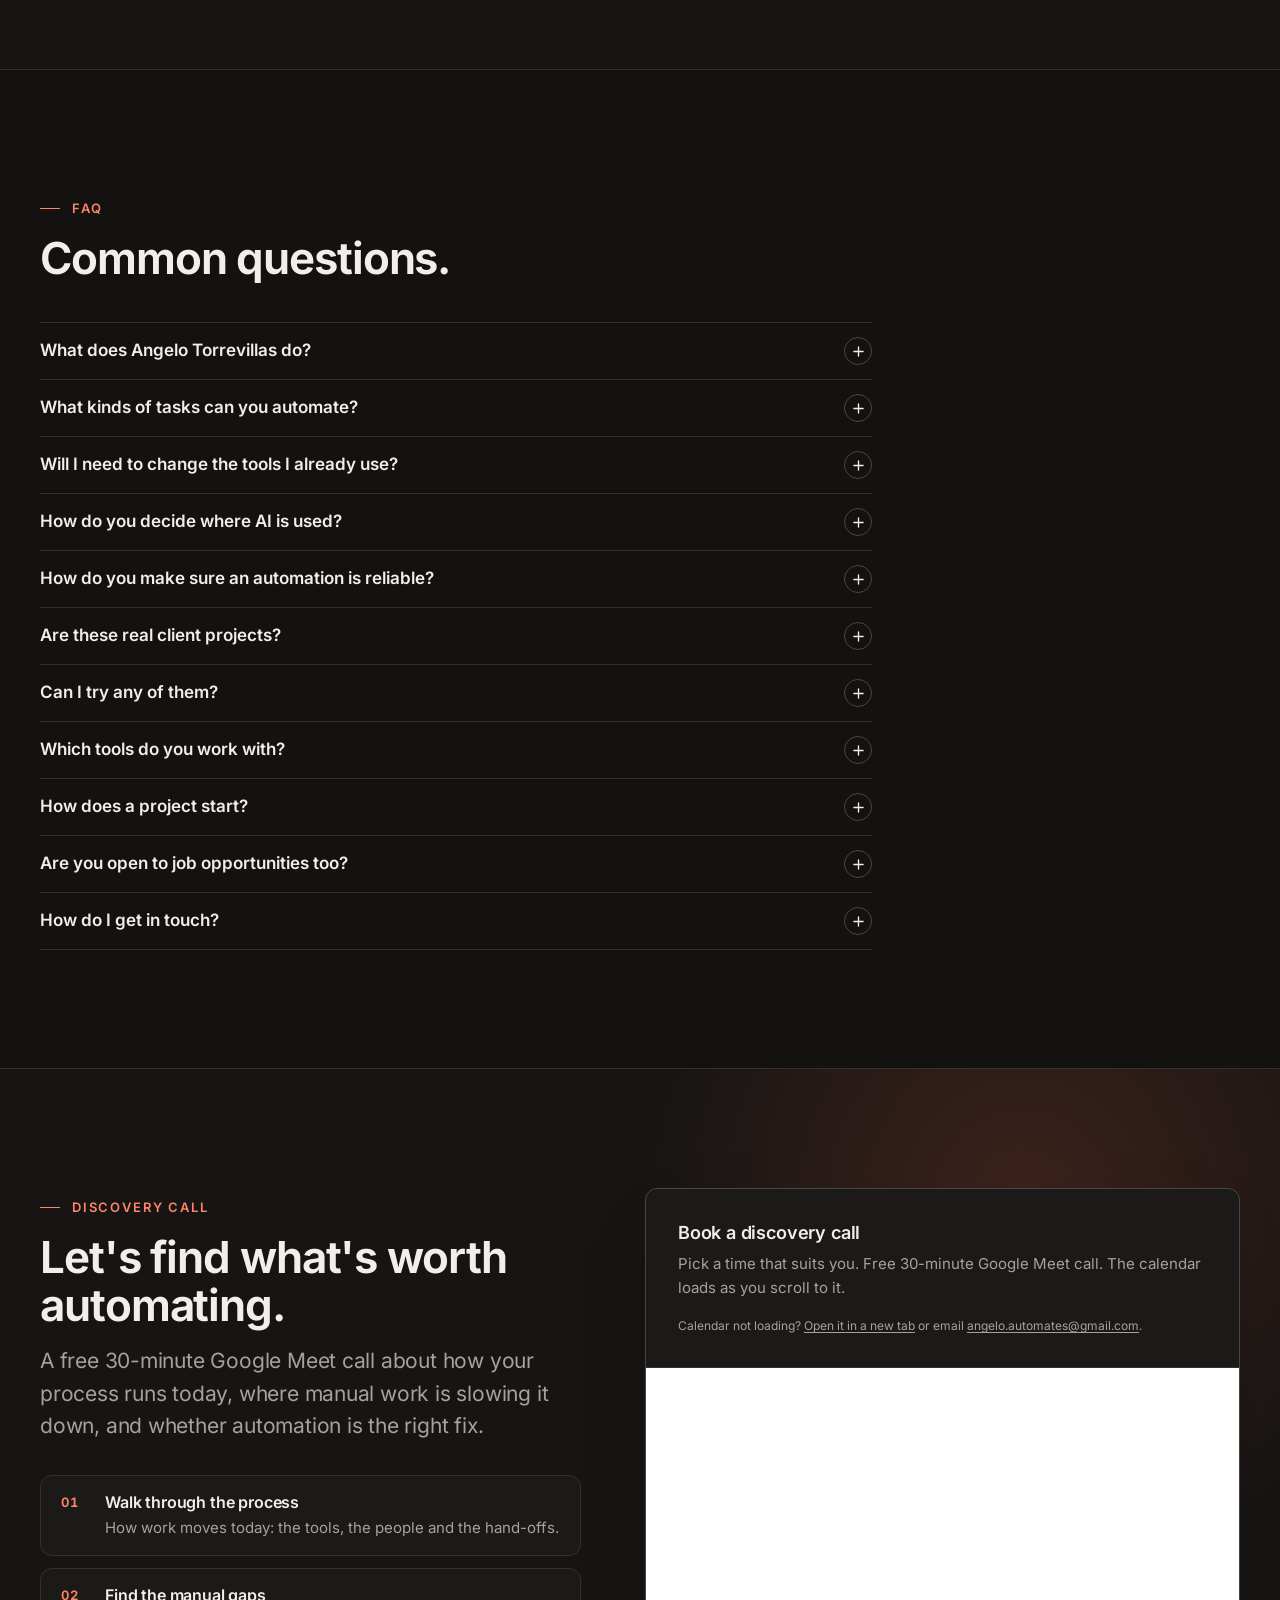
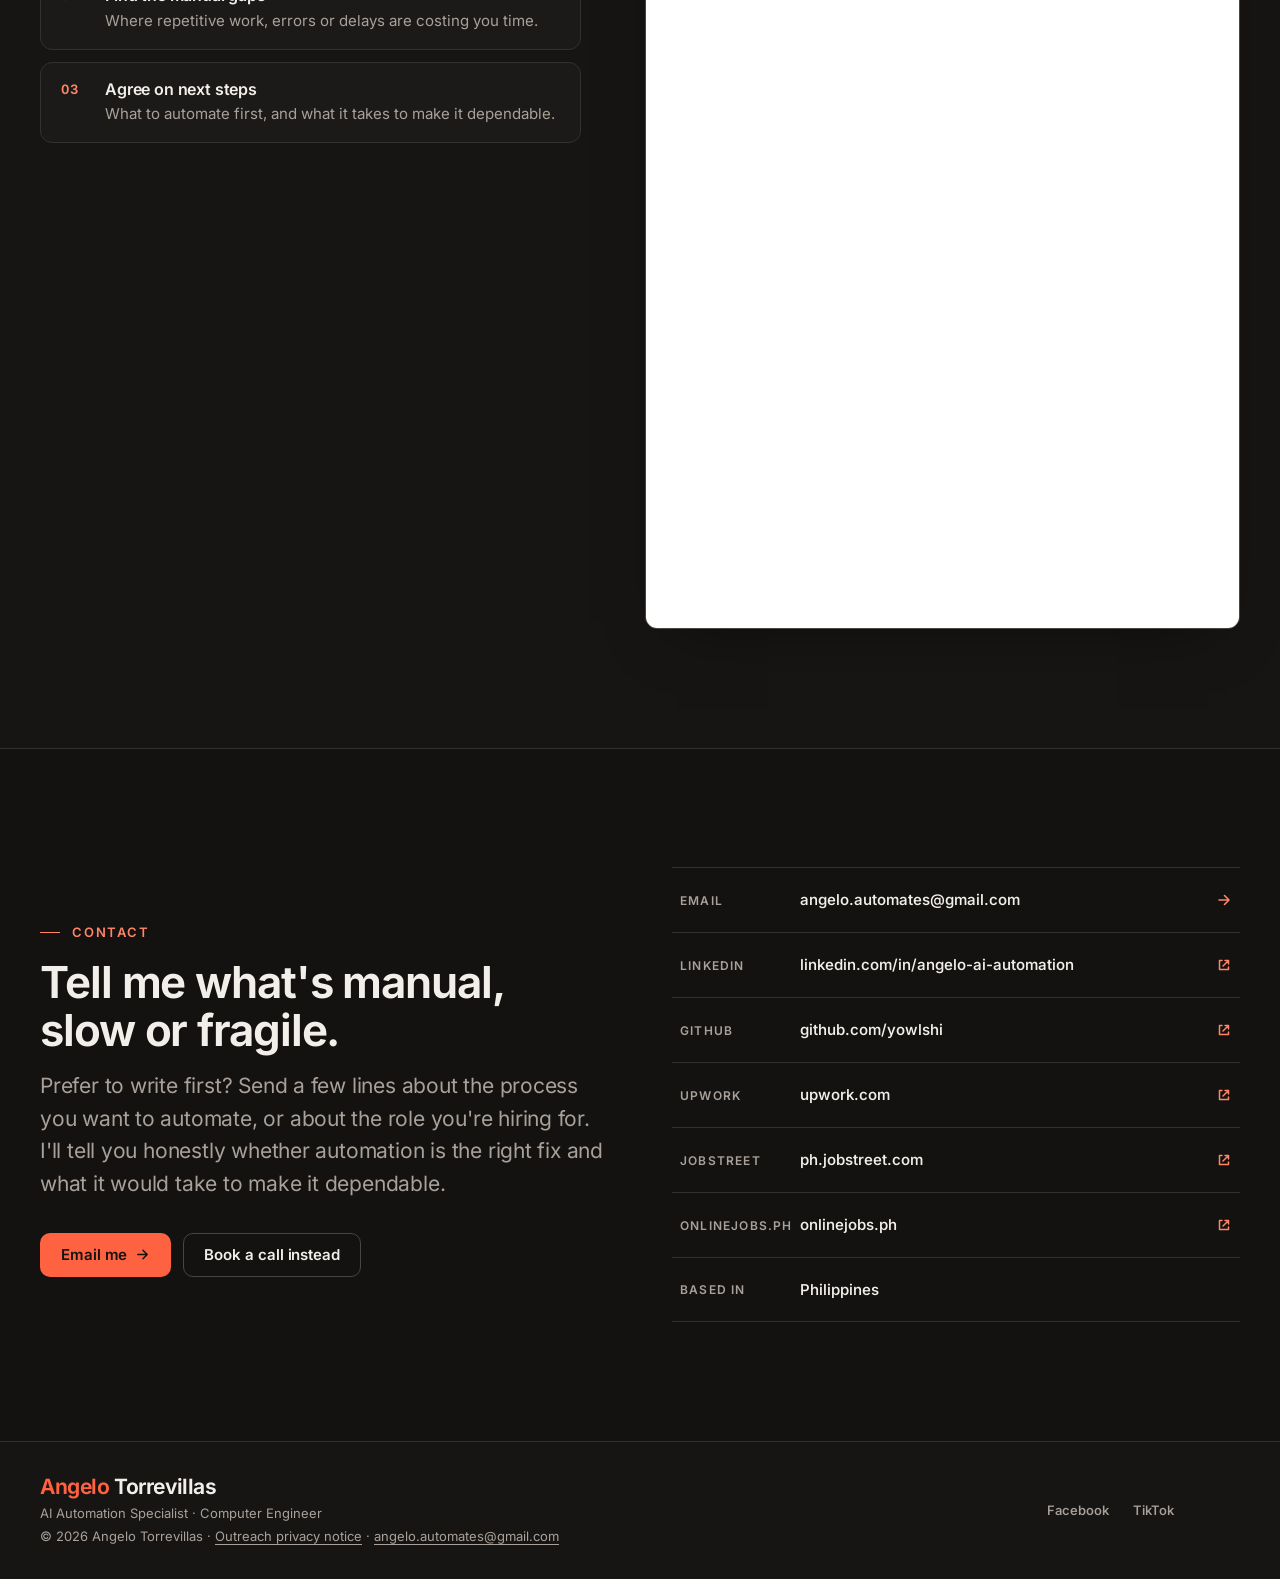
==== commit 4b7435b6: "feat: add SQL demo link; remove internal presentation guide from site - SQL Sales Analytics Assistan" ====
--- a/index.html
+++ b/index.html
@@ -178,7 +178,7 @@
           "name": "Can I try any of them?",
           "acceptedAnswer": {
             "@type": "Answer",
-            "text": "Yes. The medical clinic website has a public preview that uses test payments only."
+            "text": "Yes. The SQL Sales Analytics Assistant has a public demo on a sample sales dataset, and the medical clinic website has a public preview that uses test payments only."
           }
         },
         {
@@ -524,7 +524,7 @@
             <h3><a href="#case-sql" data-case="case-sql">SQL Sales Analytics Assistant</a></h3>
             <p class="card-desc">Ask questions about sales data in plain English and get answers with the figures. Tested on a sample dataset. AI answers can be wrong, so check important numbers.</p>
             <ul class="pills" aria-label="Stack"><li>Slack</li><li>PostgreSQL</li><li>OpenRouter</li></ul>
-            <p class="card-more" aria-hidden="true">Details <span>→</span></p>
+            <div class="card-foot"><p class="card-more" aria-hidden="true">Details <span>→</span></p><a class="card-visit" href="https://sql-sales-assistant-demo.vercel.app/" target="_blank" rel="noopener">Visit Live Demo <svg viewBox="0 0 16 16" aria-hidden="true"><path d="M6 3.5H3.5v9h9V10M9 3.5h3.5V7M12.5 3.5 7 9" fill="none" stroke="currentColor" stroke-width="1.5" stroke-linecap="round" stroke-linejoin="round"/></svg><span class="visually-hidden"> (separate web demo on sample sales data, opens in a new tab)</span></a></div>
           </div>
         </article>
         <article class="card build" data-tags="n8n ai">
@@ -992,7 +992,7 @@
         </details>
         <details>
           <summary>Can I try any of them? <span class="sum-icon" aria-hidden="true"><svg viewBox="0 0 12 12"><path d="M6 1v10M1 6h10" stroke="currentColor" stroke-width="1.5" stroke-linecap="round"/></svg></span></summary>
-          <div class="answer"><p>Yes. The medical clinic website has a public preview that uses test payments only.</p></div>
+          <div class="answer"><p>Yes. The SQL Sales Analytics Assistant has a public demo on a sample sales dataset, and the medical clinic website has a public preview that uses test payments only.</p></div>
         </details>
         <details>
           <summary>Which tools do you work with? <span class="sum-icon" aria-hidden="true"><svg viewBox="0 0 12 12"><path d="M6 1v10M1 6h10" stroke="currentColor" stroke-width="1.5" stroke-linecap="round"/></svg></span></summary>
@@ -1264,6 +1264,7 @@
         <h3 class="case-title" id="case-sql-title">SQL Sales Analytics Assistant</h3>
         <ul class="chips" aria-label="Status"><li class="chip dev">Experiment</li><li class="chip plain">Sample data</li></ul>
         <p class="case-summary">Lets a team ask questions about their sales data in plain English, such as monthly revenue or the top region, and get an answer with the figures. The original version is an n8n workflow used from Slack. A separate public web demo lets anyone try the idea on a sample dataset.</p>
+        <p class="case-actions"><a class="btn btn-primary" href="https://sql-sales-assistant-demo.vercel.app/" target="_blank" rel="noopener">Visit Live Demo <svg viewBox="0 0 16 16" aria-hidden="true"><path d="M6 3.5H3.5v9h9V10M9 3.5h3.5V7M12.5 3.5 7 9" fill="none" stroke="currentColor" stroke-width="1.5" stroke-linecap="round" stroke-linejoin="round"/></svg><span class="visually-hidden"> (opens in a new tab)</span></a><span>A separate web demo, not the n8n and Slack workflow. It uses a sample sales dataset, and AI answers can be wrong.</span></p>
         <div class="case-intro">
           <div><p class="kicker">The original workflow</p><p>Built in n8n and used from Slack. An AI agent looks up a sales table in PostgreSQL and uses a calculator before replying. It was tested on a sample dataset of 240 sales.</p></div>
           <div><p class="kicker">The public web demo</p><p>A separate small web app built for this portfolio, not the n8n workflow. AI writes one database query, a safety check allows only read-only queries on the sample table, and AI then summarises the result. It never touches a real database.</p></div>
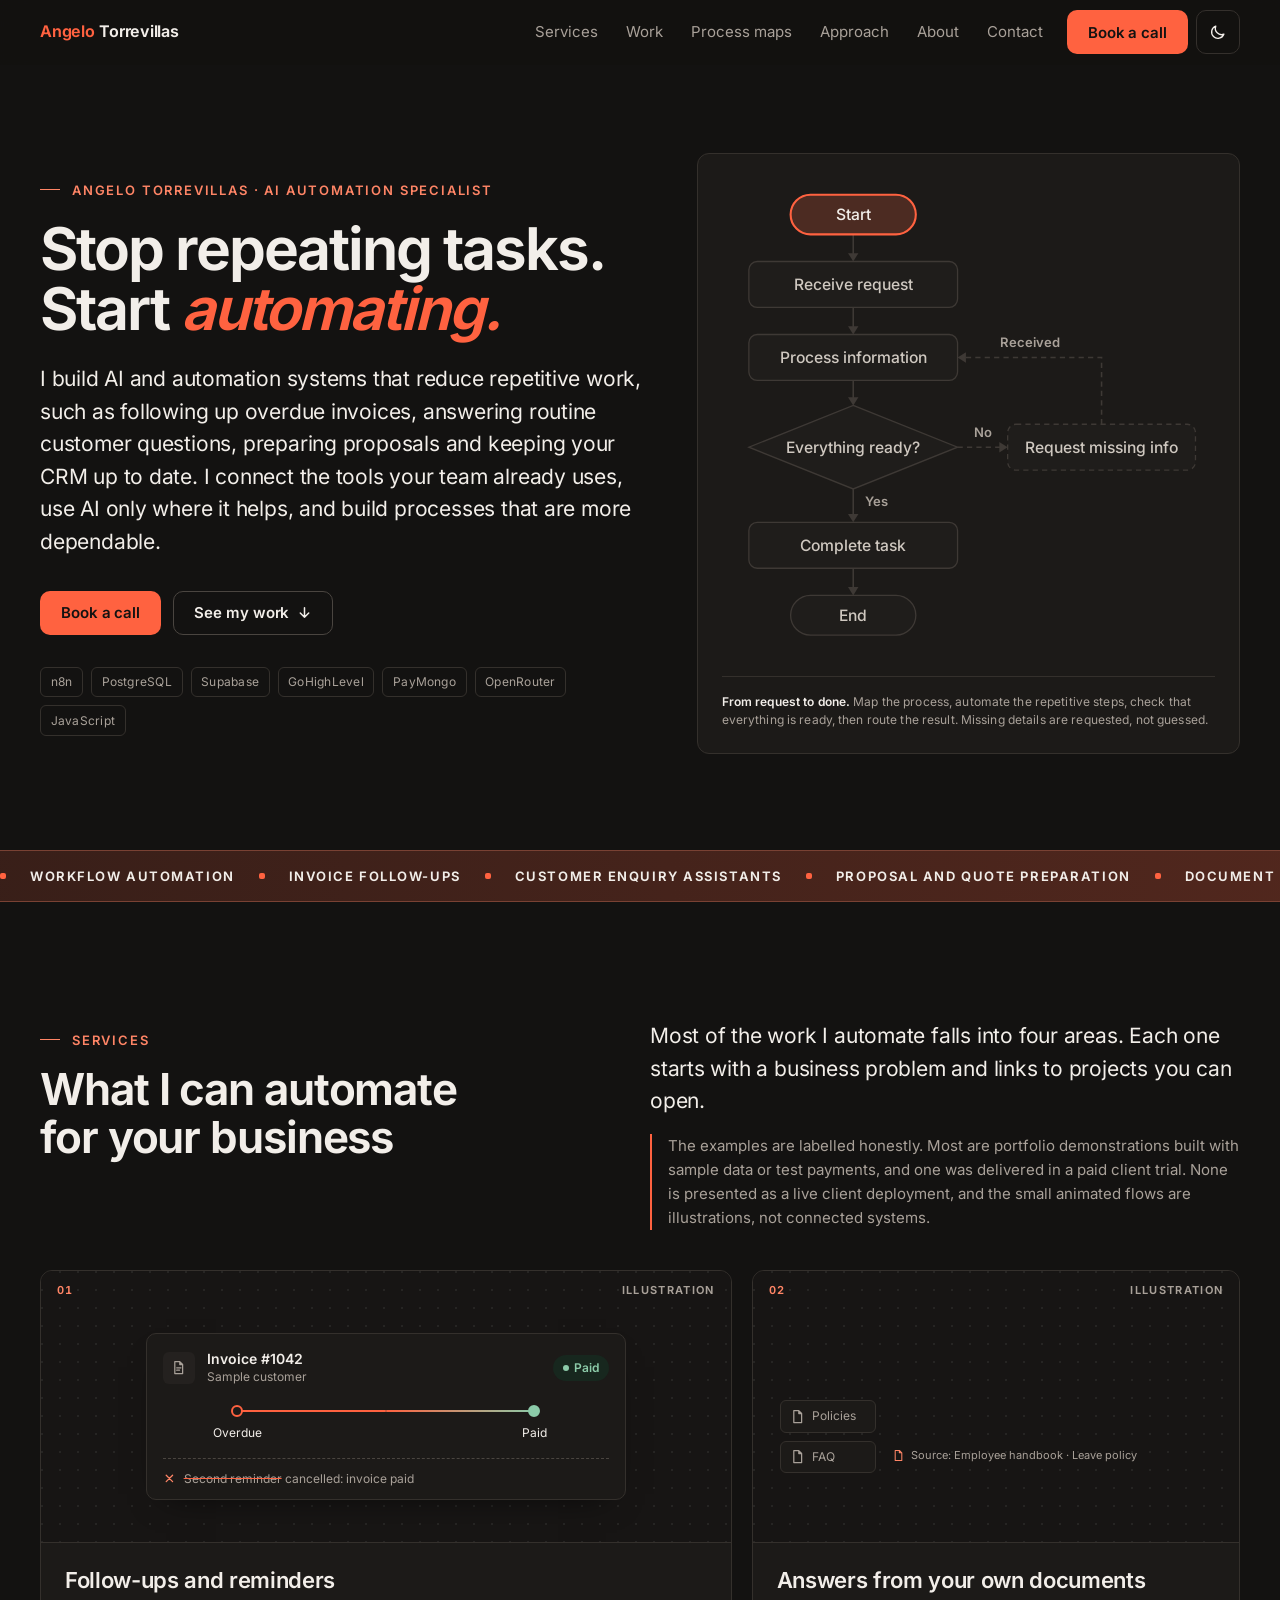
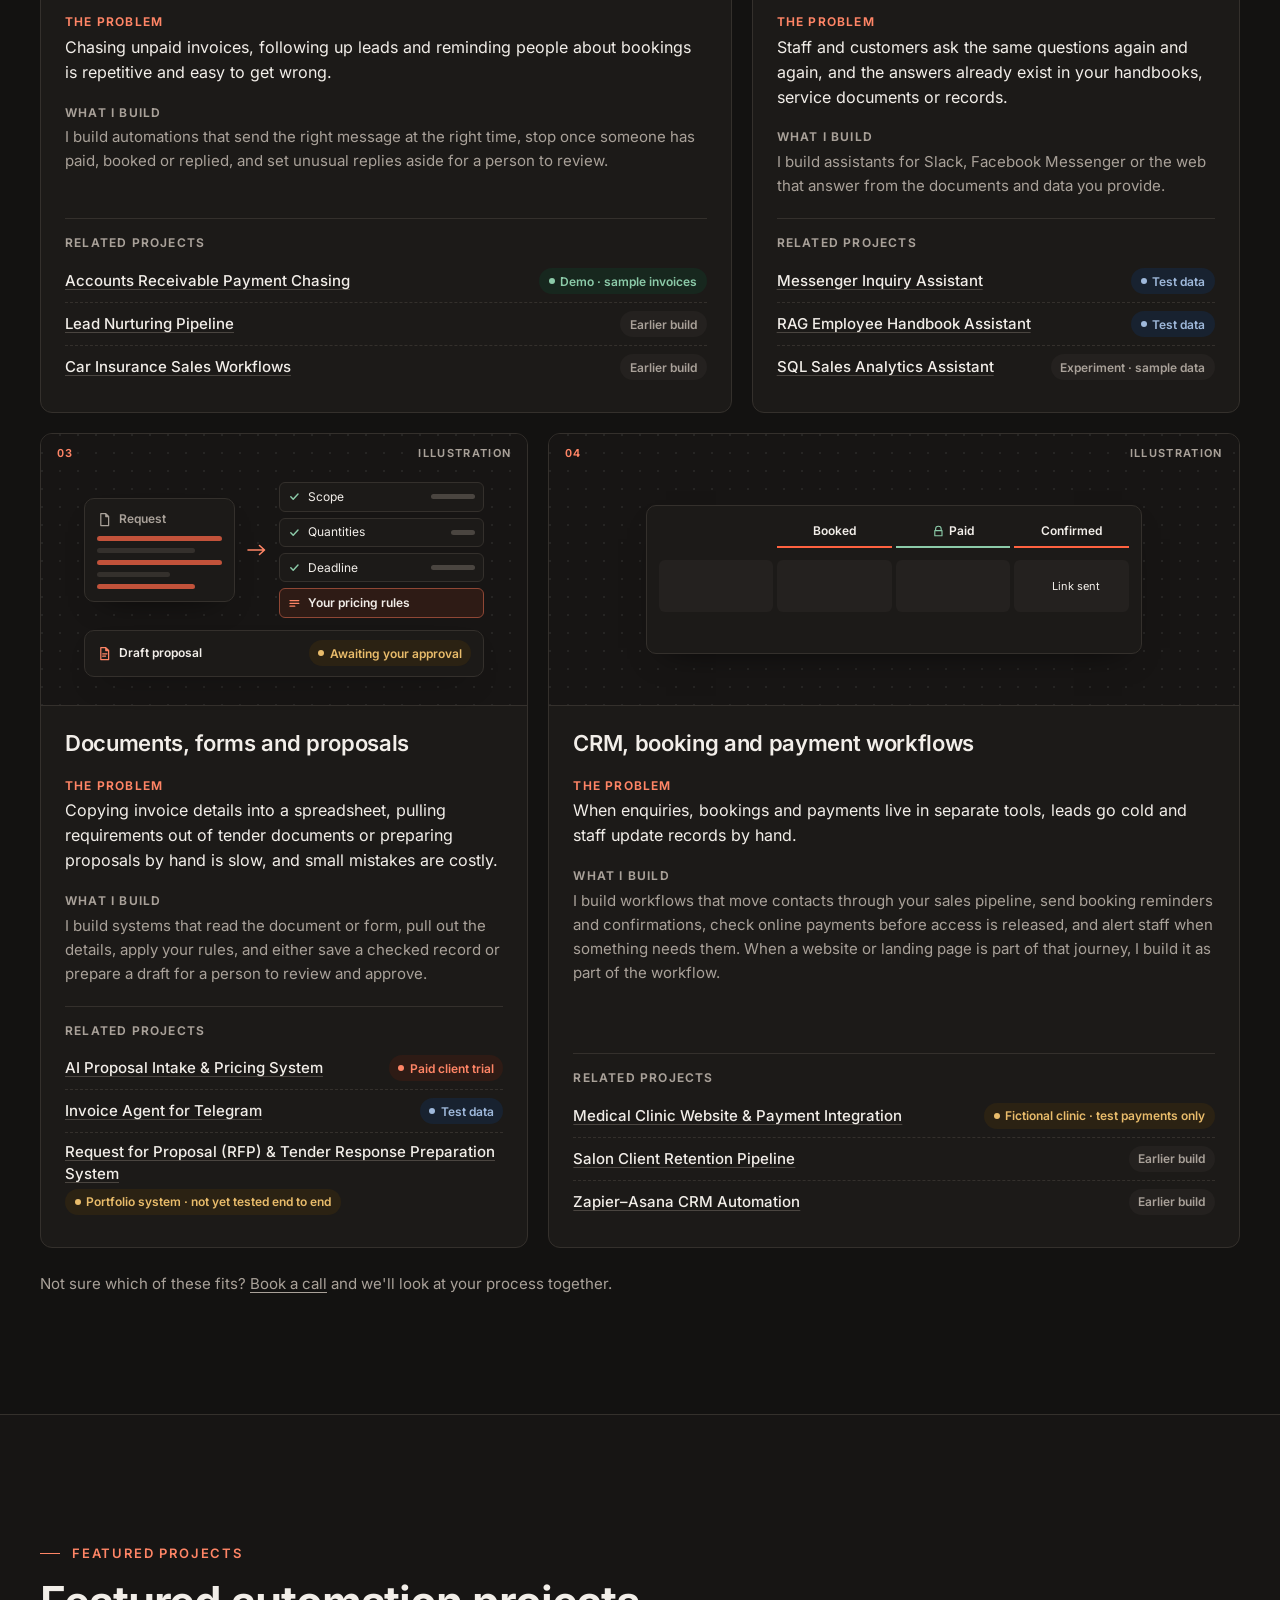
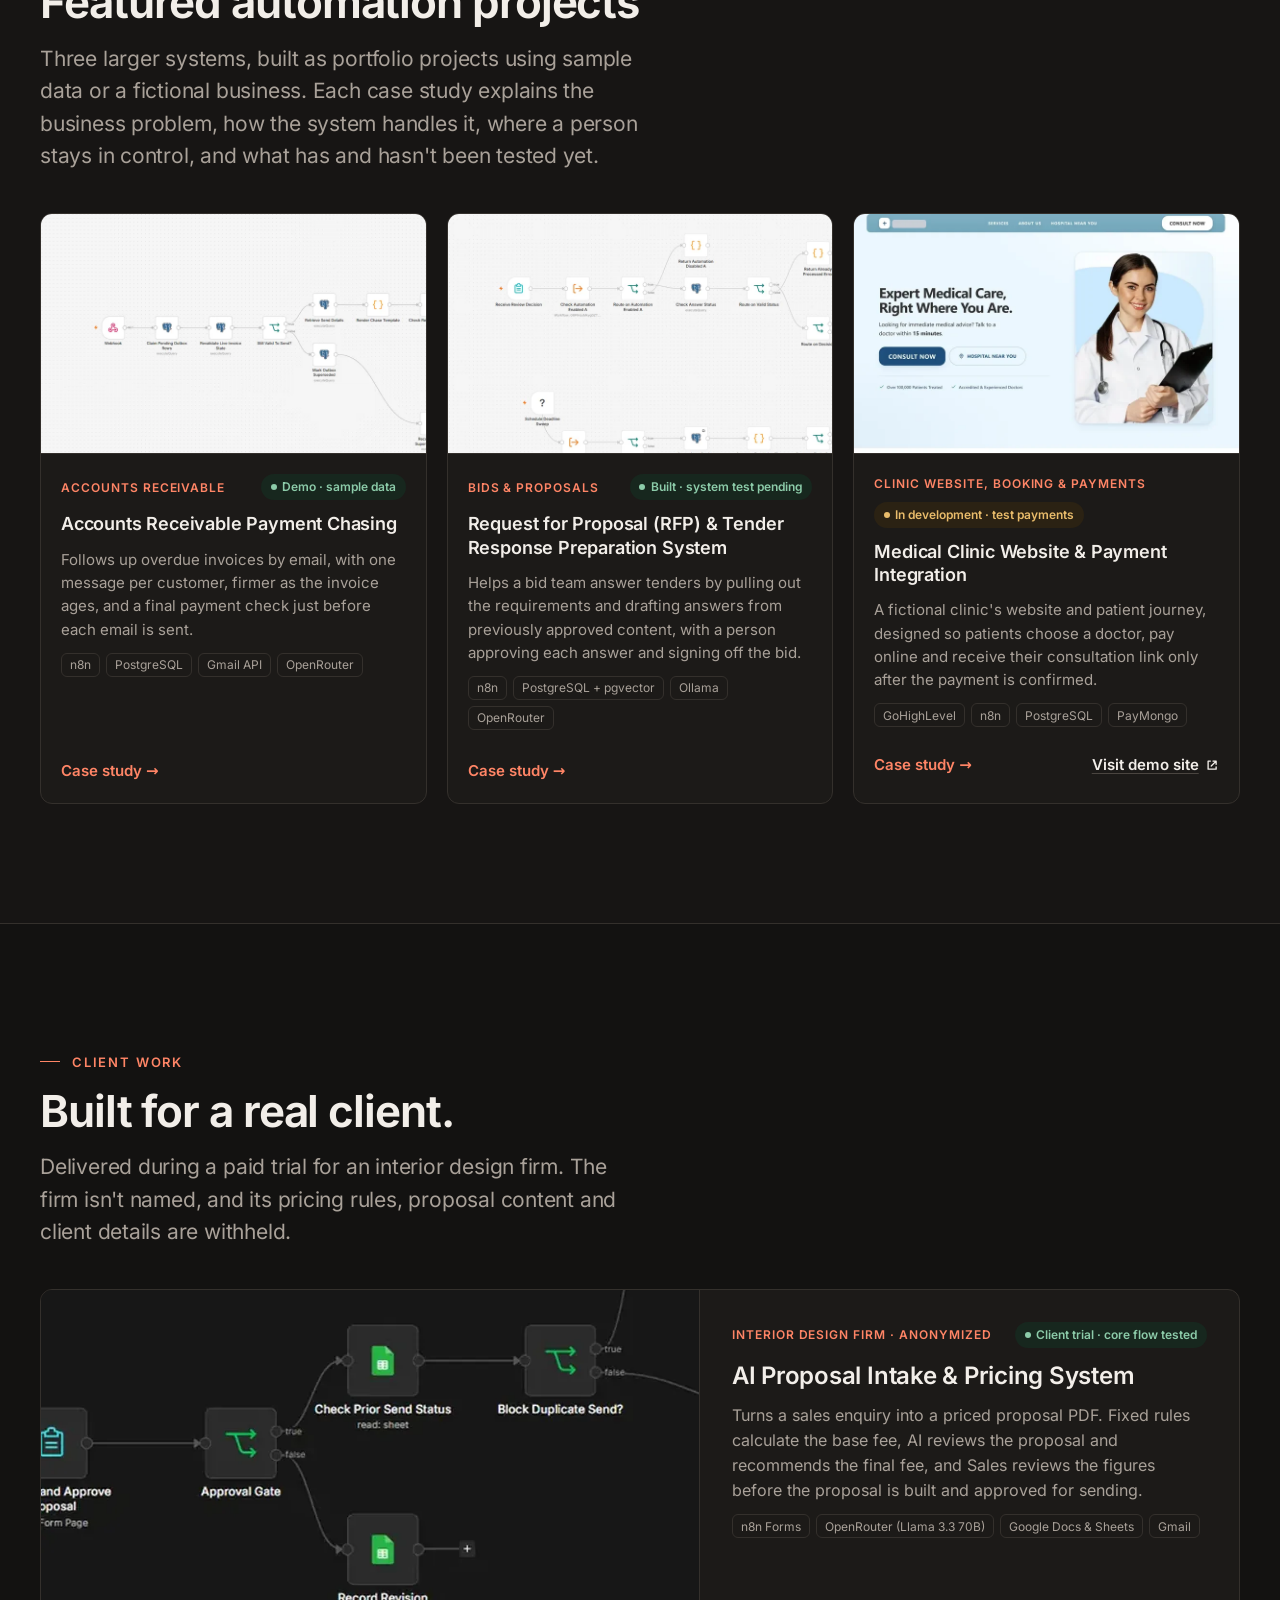
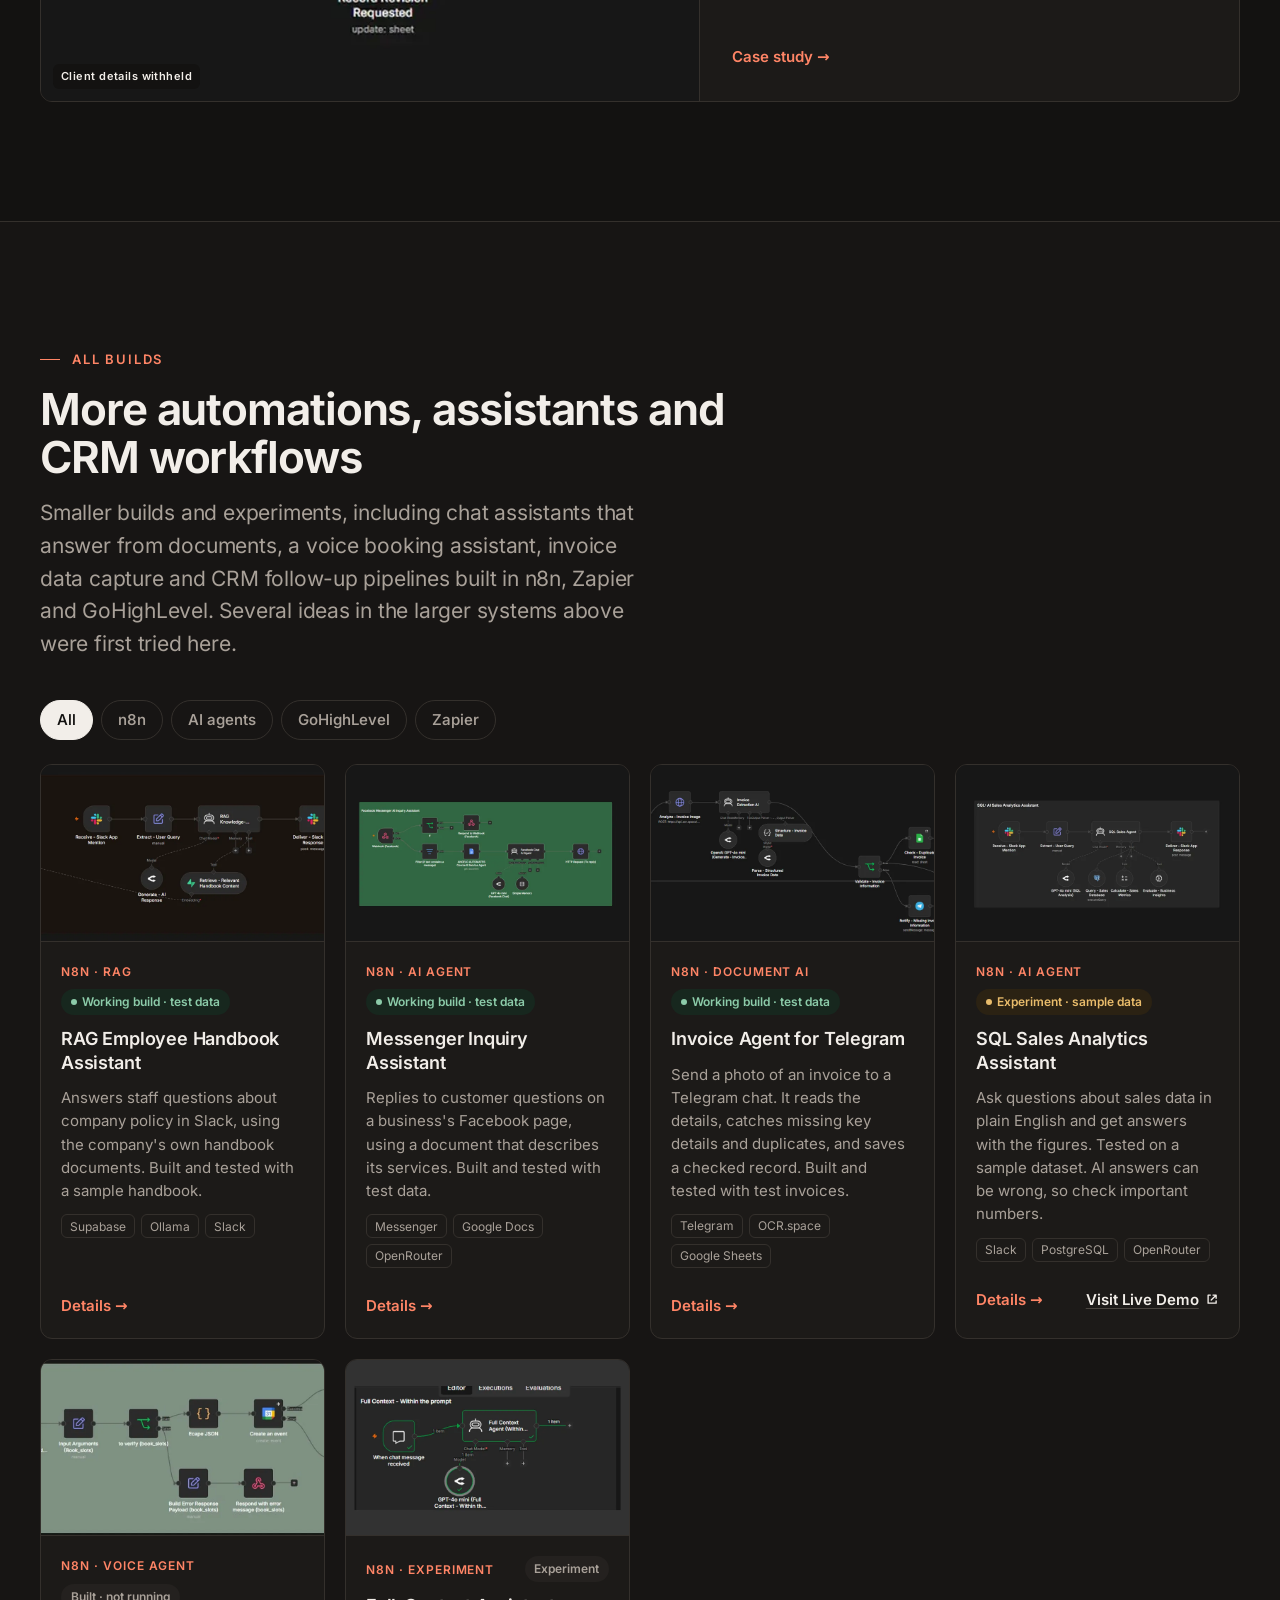
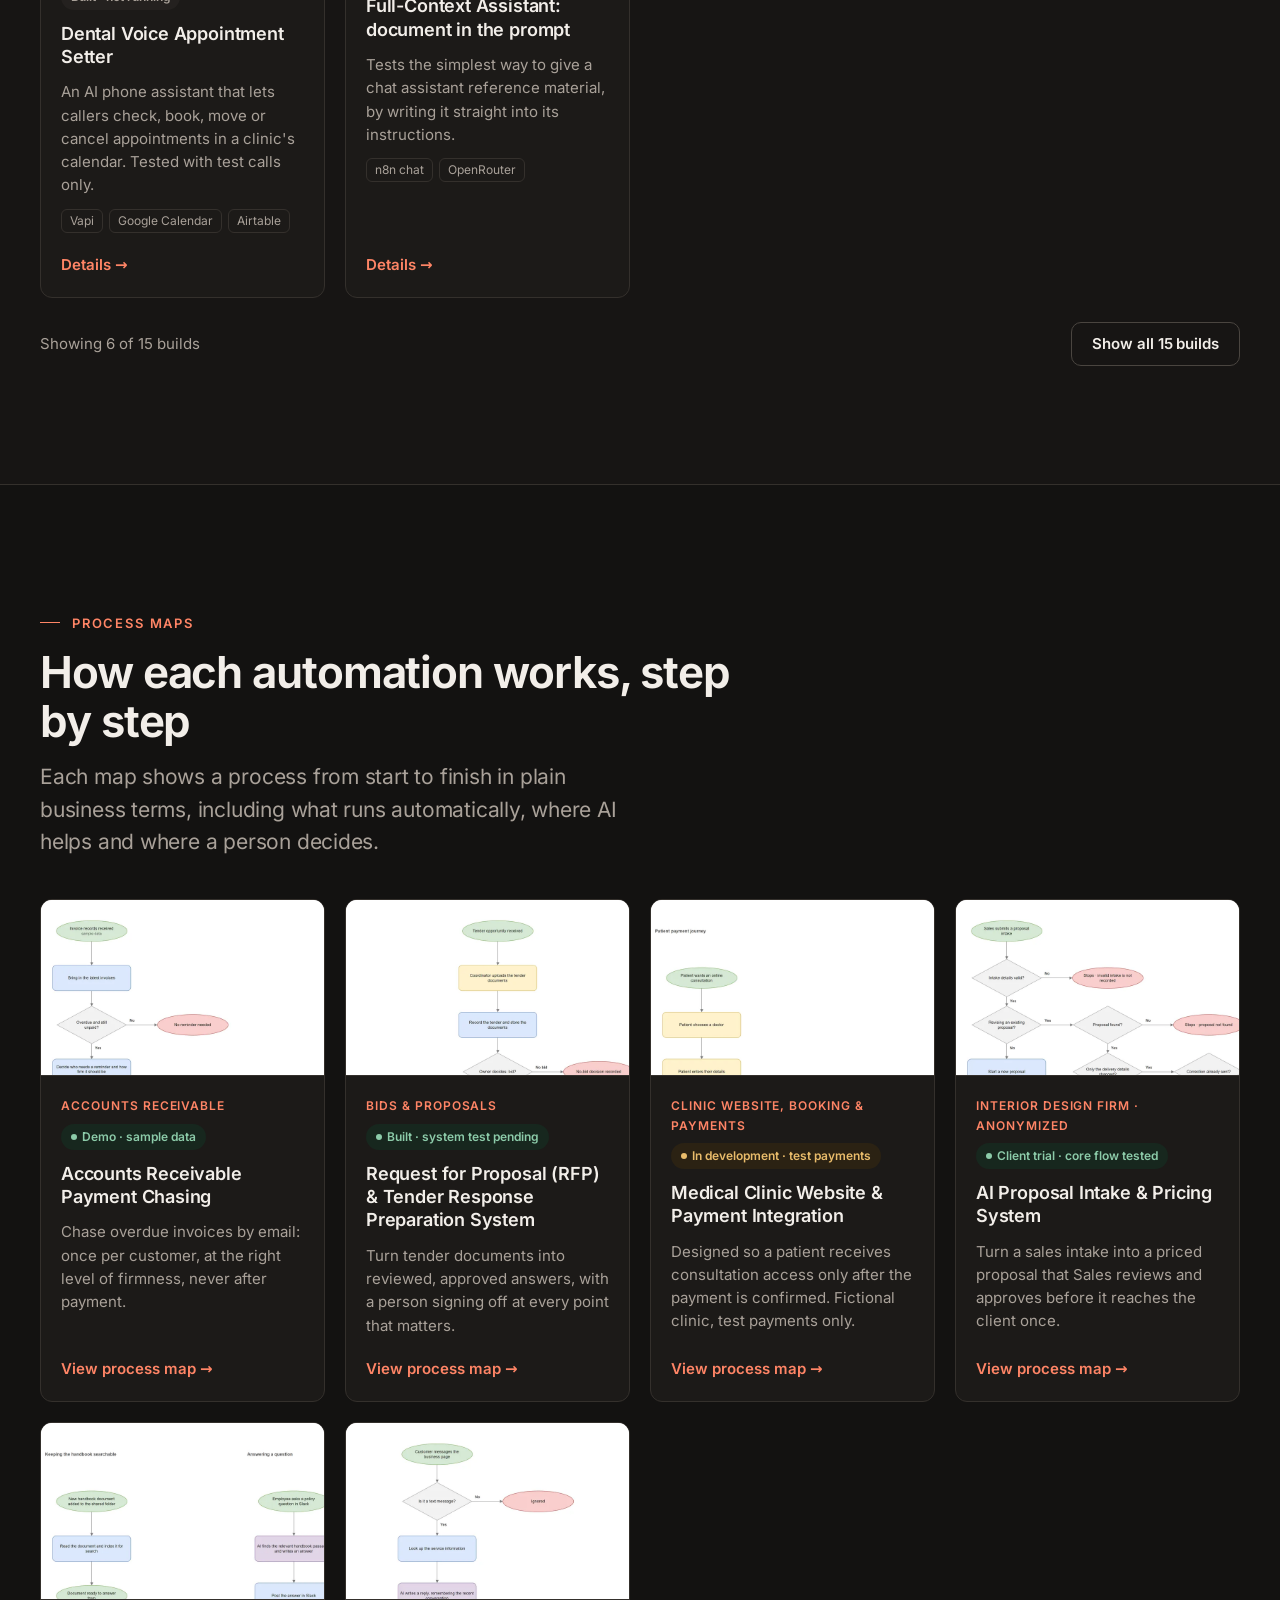
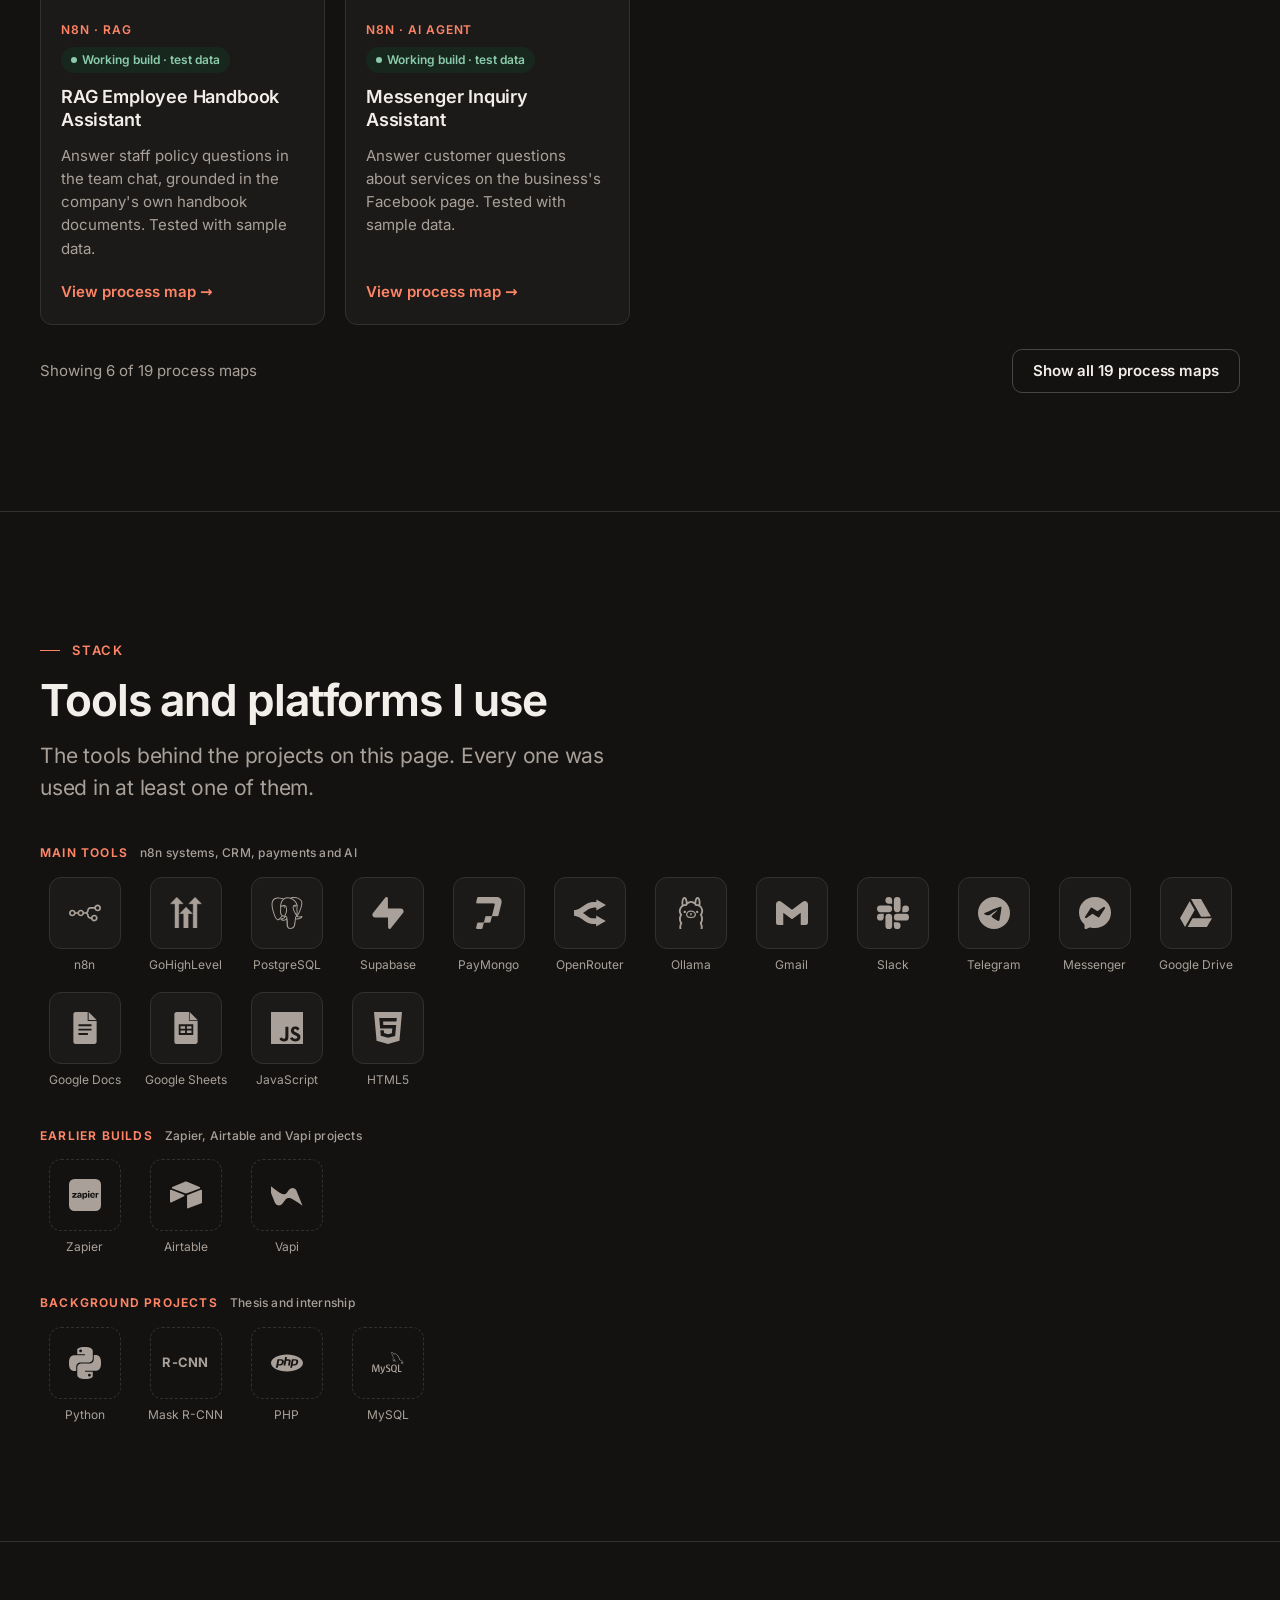
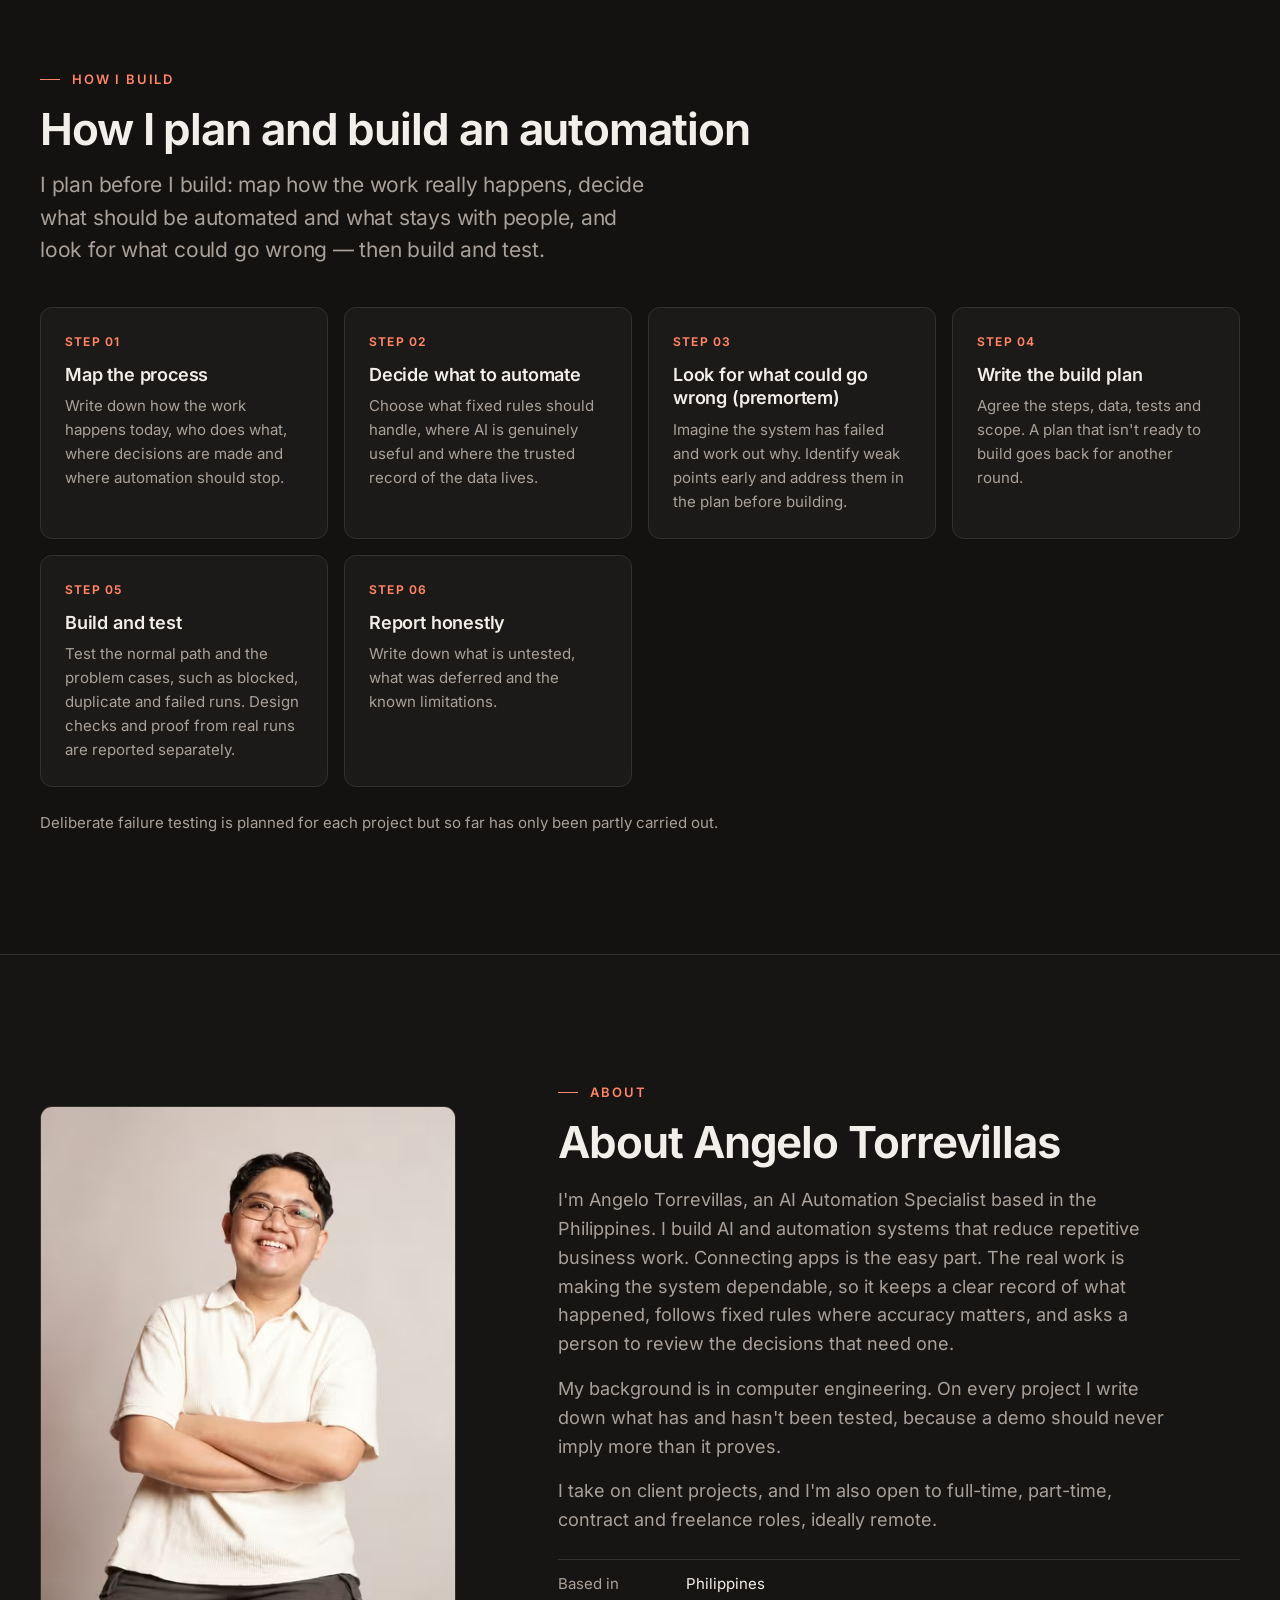
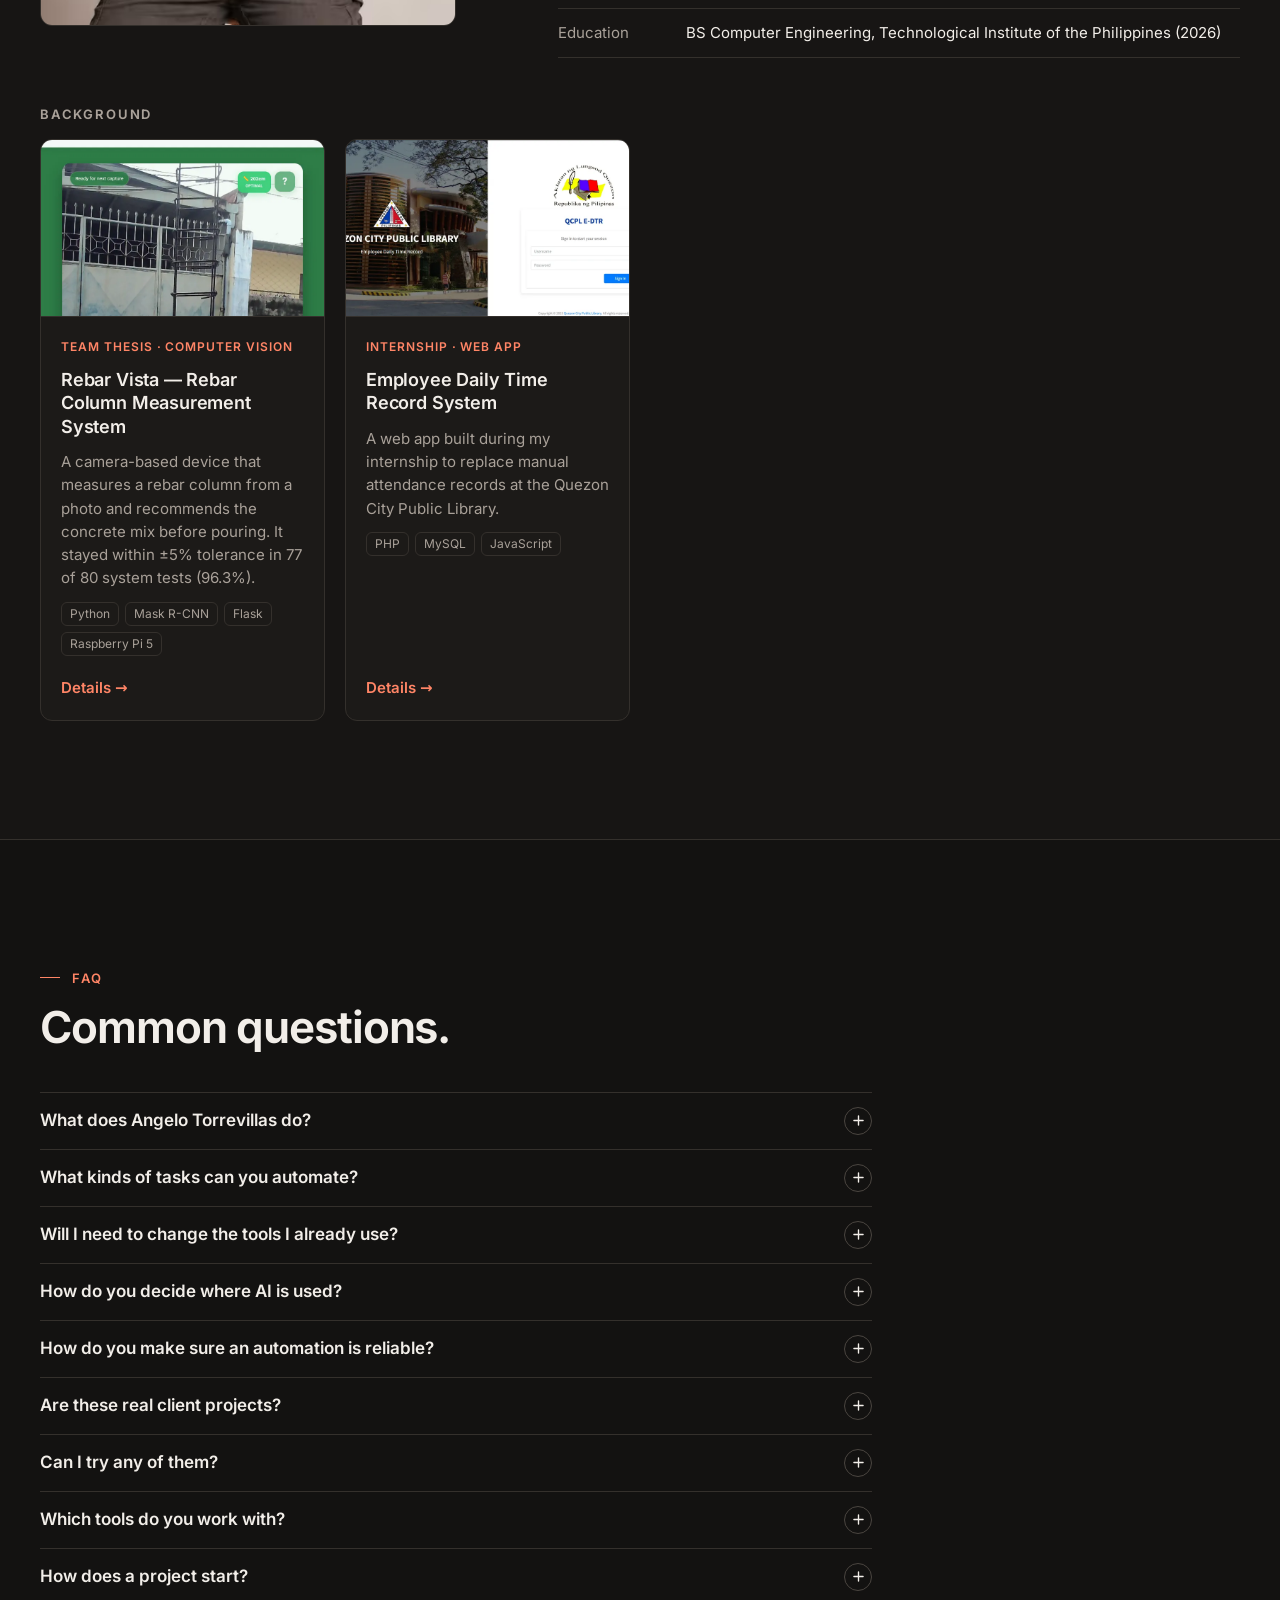
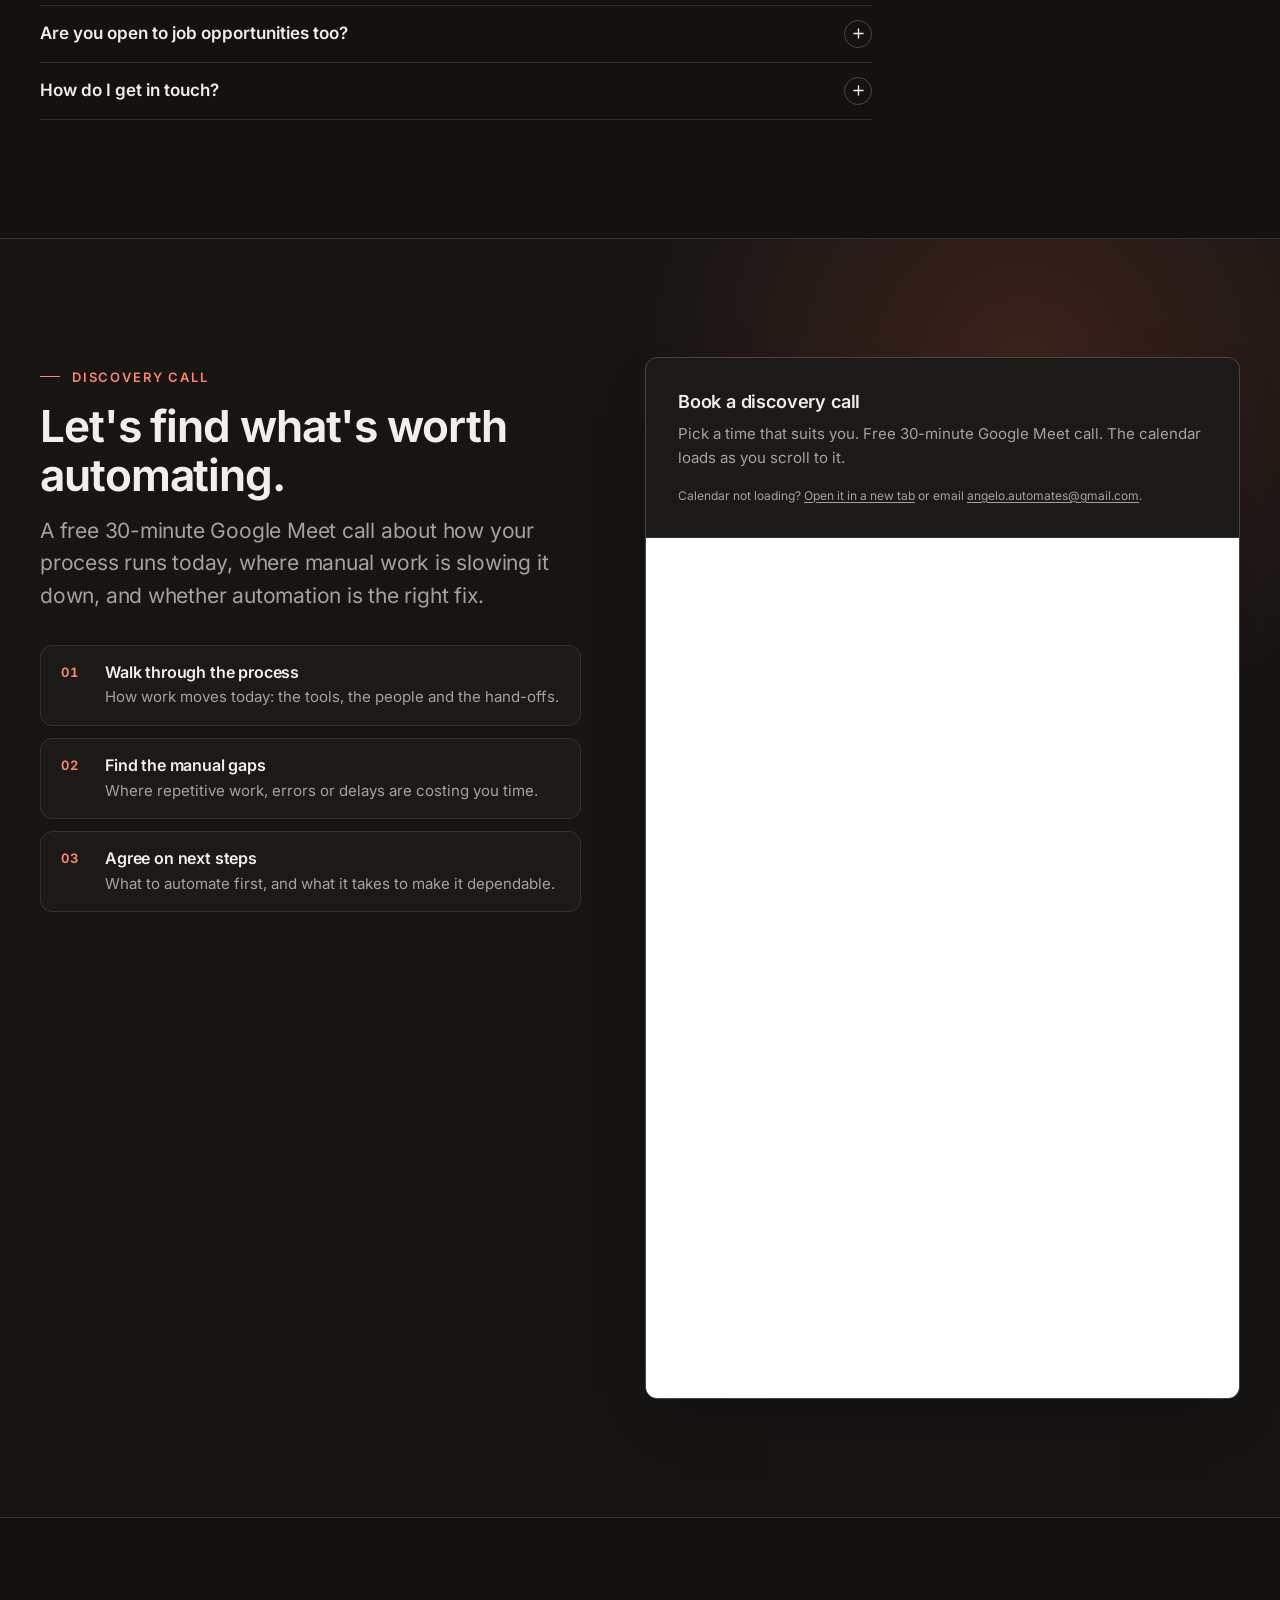
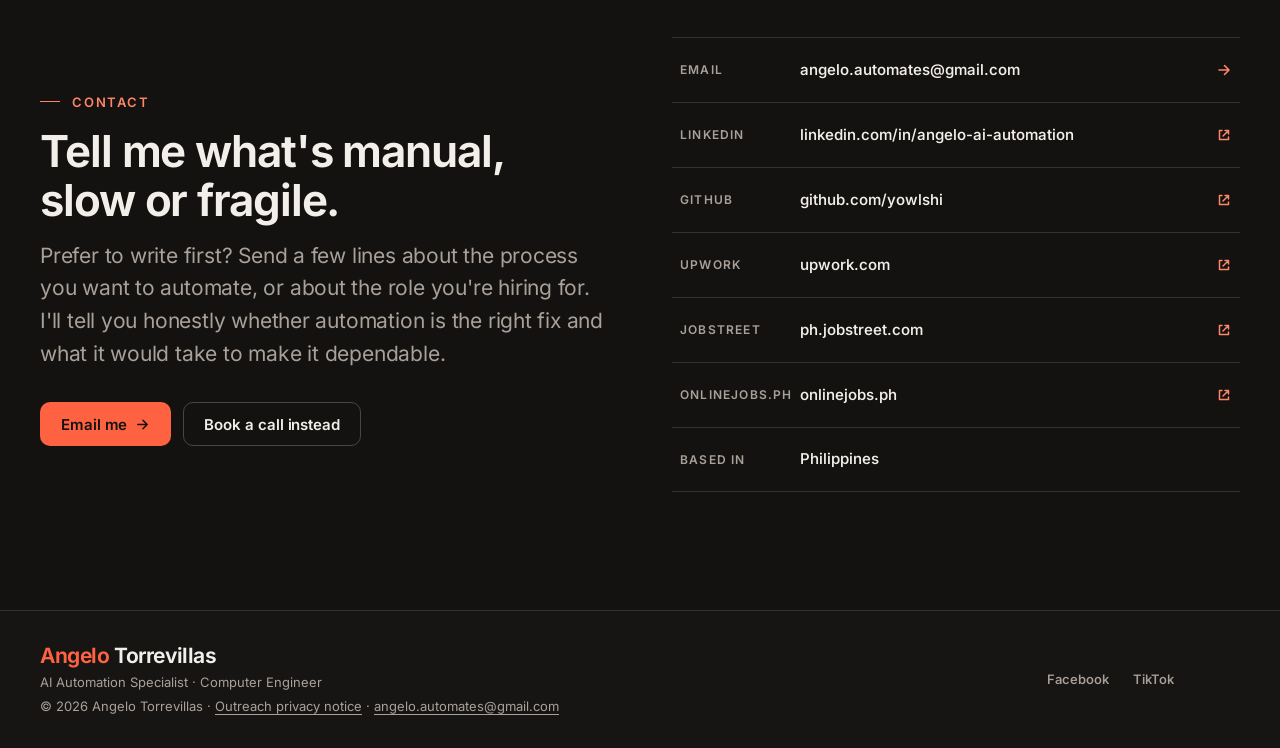
==== commit 3c0c4cbe: "feat(portfolio): redesign services section and update NEXT-CARE link - Services: four visually disti" ====
--- a/index.html
+++ b/index.html
@@ -355,51 +355,208 @@
     </div>
   </div>
 
-  <!-- ===================== SERVICES ===================== -->
+  <!-- ===================== SERVICES =====================
+       Each card: an illustrative mini-flow (role="img", visuals aria-hidden), then problem →
+       what I build → related projects. js/site.js plays each flow once when it comes into view
+       and replays it on hover or keyboard focus. Without JS, or with reduced motion, every flow
+       shows its finished state, static. These are illustrations, not live integrations. -->
   <section id="services" aria-labelledby="services-title">
     <div class="wrap">
-      <header class="section-head" data-reveal>
-        <p class="eyebrow">Services</p>
-        <h2 id="services-title">What I can automate for your business</h2>
-        <p class="lede">Most of the work I automate falls into four areas. The examples below are labelled honestly. Most are portfolio demonstrations built with sample data or test payments, and one was delivered in a paid client trial. None is presented as a live client deployment.</p>
+      <header class="svc-head" data-reveal>
+        <div>
+          <p class="eyebrow">Services</p>
+          <h2 id="services-title">What I can automate for your business</h2>
+        </div>
+        <div>
+          <p class="lede">Most of the work I automate falls into four areas. Each one starts with a business problem and links to projects you can open.</p>
+          <p class="svc-note">The examples are labelled honestly. Most are portfolio demonstrations built with sample data or test payments, and one was delivered in a paid client trial. None is presented as a live client deployment, and the small animated flows are illustrations, not connected systems.</p>
+        </div>
       </header>
-      <div class="grid">
-        <article class="card" data-reveal>
-          <div class="card-body">
+
+      <div class="svc-grid">
+
+        <!-- 01 · Follow-ups: an invoice goes overdue → reminder → paid; the next reminder is cancelled -->
+        <article class="svc" data-reveal data-svc>
+          <div class="svc-viz" role="img" aria-label="Illustration: a sample overdue invoice gets a reminder, is marked paid, and the next reminder is cancelled.">
+            <div class="viz-meta" aria-hidden="true"><span class="viz-num">01</span><span>Illustration</span></div>
+            <div class="viz viz-invoice ui" aria-hidden="true">
+              <div class="inv-head">
+                <span class="inv-ico"><svg viewBox="0 0 16 16"><path d="M4 1.75h5.25l3 3v9.5H4z M9.25 1.75v3h3M6 8.25h4.5M6 10.75h3" fill="none" stroke="currentColor" stroke-width="1.3" stroke-linejoin="round" stroke-linecap="round"/></svg></span>
+                <span class="inv-id"><b>Invoice #1042</b><small>Sample customer</small></span>
+                <span class="swap">
+                  <span class="chip dev" data-a="flash" style="--at:0ms;--for:1150ms">Overdue</span>
+                  <span class="chip client" data-a="flash" style="--at:1100ms;--for:1150ms">Reminder sent</span>
+                  <span class="chip final" data-a="in" style="--at:2200ms">Paid</span>
+                </span>
+              </div>
+              <div class="track">
+                <span class="track-line" data-a="draw" style="--at:500ms"></span>
+                <span class="track-line two" data-a="draw" style="--at:1600ms"></span>
+                <span class="step" data-a="lit" style="--at:100ms"><i></i>Overdue</span>
+                <span class="step" data-a="lit" style="--at:1100ms"><i></i>Reminder sent</span>
+                <span class="step ok" data-a="lit" style="--at:2200ms"><i></i>Paid</span>
+              </div>
+              <div class="inv-note" data-a="in" style="--at:2700ms"><svg viewBox="0 0 16 16"><path d="M4 4l8 8M12 4l-8 8" fill="none" stroke="currentColor" stroke-width="1.6" stroke-linecap="round"/></svg><span><s>Second reminder</s> cancelled: invoice paid</span></div>
+            </div>
+          </div>
+          <div class="svc-body">
             <h3>Follow-ups and reminders</h3>
-            <p class="card-desc">Chasing unpaid invoices, following up leads and reminding people about bookings is repetitive and easy to get wrong.</p>
-            <p class="card-desc">I build automations that send the right message at the right time, stop once someone has paid, booked or replied, and set unusual replies aside for a person to review.</p>
-            <p class="kicker">Related projects</p>
-            <ul class="ticks"><li><a href="#case-ar" data-case="case-ar">Accounts Receivable Payment Chasing</a> (demo · sample invoices)</li><li><a href="#case-ghl-nurture" data-case="case-ghl-nurture">Lead Nurturing Pipeline</a> (earlier build)</li><li><a href="#case-ghl-insurance" data-case="case-ghl-insurance">Car Insurance Sales Workflows</a> (earlier build)</li></ul>
-          </div>
-        </article>
-        <article class="card" data-reveal>
-          <div class="card-body">
+            <div class="svc-point">
+              <p class="svc-label">The problem</p>
+              <p class="svc-problem">Chasing unpaid invoices, following up leads and reminding people about bookings is repetitive and easy to get wrong.</p>
+            </div>
+            <div class="svc-point">
+              <p class="svc-label is-muted">What I build</p>
+              <p class="svc-does">I build automations that send the right message at the right time, stop once someone has paid, booked or replied, and set unusual replies aside for a person to review.</p>
+            </div>
+            <div class="svc-proof">
+              <p class="kicker">Related projects</p>
+              <ul class="svc-projects">
+                <li><a href="#case-ar" data-case="case-ar">Accounts Receivable Payment Chasing</a><span class="chip final">Demo · sample invoices</span></li>
+                <li><a href="#case-ghl-nurture" data-case="case-ghl-nurture">Lead Nurturing Pipeline</a><span class="chip plain">Earlier build</span></li>
+                <li><a href="#case-ghl-insurance" data-case="case-ghl-insurance">Car Insurance Sales Workflows</a><span class="chip plain">Earlier build</span></li>
+              </ul>
+            </div>
+          </div>
+        </article>
+
+        <!-- 02 · Answers from documents: question → document found → grounded answer with its source -->
+        <article class="svc" data-reveal data-svc>
+          <div class="svc-viz" role="img" aria-label="Illustration: a staff question is answered from a sample employee handbook, and the answer names its source.">
+            <div class="viz-meta" aria-hidden="true"><span class="viz-num">02</span><span>Illustration</span></div>
+            <div class="viz viz-chat" aria-hidden="true">
+              <div class="lib">
+                <span class="hit" data-a="lit" style="--at:900ms"><svg viewBox="0 0 16 16"><path d="M4 1.75h5.25l3 3v9.5H4z M9.25 1.75v3h3" fill="none" stroke="currentColor" stroke-width="1.3" stroke-linejoin="round"/></svg>Handbook</span>
+                <span><svg viewBox="0 0 16 16"><path d="M4 1.75h5.25l3 3v9.5H4z M9.25 1.75v3h3" fill="none" stroke="currentColor" stroke-width="1.3" stroke-linejoin="round"/></svg>Policies</span>
+                <span><svg viewBox="0 0 16 16"><path d="M4 1.75h5.25l3 3v9.5H4z M9.25 1.75v3h3" fill="none" stroke="currentColor" stroke-width="1.3" stroke-linejoin="round"/></svg>FAQ</span>
+              </div>
+              <div class="chat">
+                <span class="bub q" data-a="in" style="--at:100ms">How many leave days do new staff get?</span>
+                <span class="swap">
+                  <span class="typing" data-a="flash" style="--at:550ms;--for:1100ms"><i></i><i></i><i></i></span>
+                  <span class="bub a" data-a="in" style="--at:1600ms">New staff get 15 days of paid leave a year.</span>
+                </span>
+                <span class="src" data-a="in" style="--at:2200ms"><svg viewBox="0 0 16 16"><path d="M4 1.75h5.25l3 3v9.5H4z M9.25 1.75v3h3" fill="none" stroke="currentColor" stroke-width="1.3" stroke-linejoin="round"/></svg>Source: Employee handbook · Leave policy</span>
+              </div>
+            </div>
+          </div>
+          <div class="svc-body">
             <h3>Answers from your own documents</h3>
-            <p class="card-desc">Staff and customers ask the same questions again and again, and the answers already exist in your handbooks, service documents or records.</p>
-            <p class="card-desc">I build assistants for Slack, Facebook Messenger or the web that answer from the documents and data you provide.</p>
-            <p class="kicker">Related projects</p>
-            <ul class="ticks"><li><a href="#case-messenger" data-case="case-messenger">Messenger Inquiry Assistant</a> (test data)</li><li><a href="#case-rag" data-case="case-rag">RAG Employee Handbook Assistant</a> (test data)</li><li><a href="#case-sql" data-case="case-sql">SQL Sales Analytics Assistant</a> (experiment · sample data)</li></ul>
-          </div>
-        </article>
-        <article class="card" data-reveal>
-          <div class="card-body">
+            <div class="svc-point">
+              <p class="svc-label">The problem</p>
+              <p class="svc-problem">Staff and customers ask the same questions again and again, and the answers already exist in your handbooks, service documents or records.</p>
+            </div>
+            <div class="svc-point">
+              <p class="svc-label is-muted">What I build</p>
+              <p class="svc-does">I build assistants for Slack, Facebook Messenger or the web that answer from the documents and data you provide.</p>
+            </div>
+            <div class="svc-proof">
+              <p class="kicker">Related projects</p>
+              <ul class="svc-projects">
+                <li><a href="#case-messenger" data-case="case-messenger">Messenger Inquiry Assistant</a><span class="chip info">Test data</span></li>
+                <li><a href="#case-rag" data-case="case-rag">RAG Employee Handbook Assistant</a><span class="chip info">Test data</span></li>
+                <li><a href="#case-sql" data-case="case-sql">SQL Sales Analytics Assistant</a><span class="chip plain">Experiment · sample data</span></li>
+              </ul>
+            </div>
+          </div>
+        </article>
+
+        <!-- 03 · Documents & proposals: request → details extracted → your rules → draft awaiting approval -->
+        <article class="svc" data-reveal data-svc>
+          <div class="svc-viz" role="img" aria-label="Illustration: details are pulled out of an incoming request, pricing rules are applied, and a draft proposal waits for a person to approve it.">
+            <div class="viz-meta" aria-hidden="true"><span class="viz-num">03</span><span>Illustration</span></div>
+            <div class="viz viz-prop" aria-hidden="true">
+              <div class="prop-top">
+                <div class="req ui">
+                  <span class="req-name"><svg viewBox="0 0 16 16"><path d="M4 1.75h5.25l3 3v9.5H4z M9.25 1.75v3h3" fill="none" stroke="currentColor" stroke-width="1.3" stroke-linejoin="round"/></svg>Request</span>
+                  <span class="ln"><i data-a="draw" style="--at:300ms"></i></span>
+                  <span class="ln w2"></span>
+                  <span class="ln"><i data-a="draw" style="--at:600ms"></i></span>
+                  <span class="ln w3"></span>
+                  <span class="ln w2"><i data-a="draw" style="--at:900ms"></i></span>
+                </div>
+                <svg class="prop-arrow" viewBox="0 0 20 12" data-a="in" style="--at:1000ms"><path d="M1 6h16M12.5 1.5 17.5 6l-5 4.5" fill="none" stroke="currentColor" stroke-width="1.6" stroke-linecap="round" stroke-linejoin="round"/></svg>
+                <span class="fields">
+                  <span class="field" data-a="in" style="--at:1100ms"><svg viewBox="0 0 16 16"><path d="M3.5 8.5 6.5 11.5 12.5 5" fill="none" stroke="currentColor" stroke-width="1.8" stroke-linecap="round" stroke-linejoin="round"/></svg>Scope<span class="val"></span></span>
+                  <span class="field" data-a="in" style="--at:1300ms"><svg viewBox="0 0 16 16"><path d="M3.5 8.5 6.5 11.5 12.5 5" fill="none" stroke="currentColor" stroke-width="1.8" stroke-linecap="round" stroke-linejoin="round"/></svg>Quantities<span class="val short"></span></span>
+                  <span class="field" data-a="in" style="--at:1500ms"><svg viewBox="0 0 16 16"><path d="M3.5 8.5 6.5 11.5 12.5 5" fill="none" stroke="currentColor" stroke-width="1.8" stroke-linecap="round" stroke-linejoin="round"/></svg>Deadline<span class="val"></span></span>
+                  <span class="field rule" data-a="in" style="--at:1850ms"><svg viewBox="0 0 16 16"><path d="M2.5 4.5h11M2.5 8h11M2.5 11.5h6" fill="none" stroke="currentColor" stroke-width="1.5" stroke-linecap="round"/></svg>Your pricing rules</span>
+                </span>
+              </div>
+              <div class="draft ui" data-a="in" style="--at:2250ms">
+                <span class="draft-name"><svg viewBox="0 0 16 16"><path d="M4 1.75h5.25l3 3v9.5H4z M9.25 1.75v3h3M6 8.25h4.5M6 10.75h3" fill="none" stroke="currentColor" stroke-width="1.3" stroke-linejoin="round" stroke-linecap="round"/></svg>Draft proposal</span>
+                <span class="chip dev" data-a="in" style="--at:2650ms">Awaiting your approval</span>
+              </div>
+            </div>
+          </div>
+          <div class="svc-body">
             <h3>Documents, forms and proposals</h3>
-            <p class="card-desc">Copying invoice details into a spreadsheet, pulling requirements out of tender documents or preparing proposals by hand is slow, and small mistakes are costly.</p>
-            <p class="card-desc">I build systems that read the document or form, pull out the details, apply your rules, and either save a checked record or prepare a draft for a person to review and approve.</p>
-            <p class="kicker">Related projects</p>
-            <ul class="ticks"><li><a href="#case-proposal" data-case="case-proposal">AI Proposal Intake &amp; Pricing System</a> (paid client trial)</li><li><a href="#case-invoice" data-case="case-invoice">Invoice Agent for Telegram</a> (test data)</li><li><a href="#case-rfp" data-case="case-rfp">Request for Proposal (RFP) &amp; Tender Response Preparation System</a> (portfolio system · not yet tested end to end)</li></ul>
-          </div>
-        </article>
-        <article class="card" data-reveal>
-          <div class="card-body">
+            <div class="svc-point">
+              <p class="svc-label">The problem</p>
+              <p class="svc-problem">Copying invoice details into a spreadsheet, pulling requirements out of tender documents or preparing proposals by hand is slow, and small mistakes are costly.</p>
+            </div>
+            <div class="svc-point">
+              <p class="svc-label is-muted">What I build</p>
+              <p class="svc-does">I build systems that read the document or form, pull out the details, apply your rules, and either save a checked record or prepare a draft for a person to review and approve.</p>
+            </div>
+            <div class="svc-proof">
+              <p class="kicker">Related projects</p>
+              <ul class="svc-projects">
+                <li><a href="#case-proposal" data-case="case-proposal">AI Proposal Intake &amp; Pricing System</a><span class="chip client">Paid client trial</span></li>
+                <li><a href="#case-invoice" data-case="case-invoice">Invoice Agent for Telegram</a><span class="chip info">Test data</span></li>
+                <li><a href="#case-rfp" data-case="case-rfp">Request for Proposal (RFP) &amp; Tender Response Preparation System</a><span class="chip dev">Portfolio system · not yet tested end to end</span></li>
+              </ul>
+            </div>
+          </div>
+        </article>
+
+        <!-- 04 · CRM, booking & payment: a contact moves enquiry → booked → payment verified → confirmed -->
+        <article class="svc" data-reveal data-svc>
+          <div class="svc-viz" role="img" aria-label="Illustration: a sample contact moves from enquiry to booked, the payment is verified, and only then is the confirmation sent.">
+            <div class="viz-meta" aria-hidden="true"><span class="viz-num">04</span><span>Illustration</span></div>
+            <div class="viz viz-crm ui" aria-hidden="true">
+              <div class="cols">
+                <span data-a="lit" style="--at:150ms">Enquiry</span>
+                <span data-a="lit" style="--at:950ms">Booked</span>
+                <span class="gate" data-a="lit" style="--at:1750ms"><svg viewBox="0 0 16 16"><path d="M4.5 7V5a3.5 3.5 0 0 1 7 0v2M3.5 7h9v6.5h-9z" fill="none" stroke="currentColor" stroke-width="1.4" stroke-linejoin="round"/></svg>Paid</span>
+                <span data-a="lit" style="--at:2550ms">Confirmed</span>
+              </div>
+              <div class="lane">
+                <span class="well"></span><span class="well"></span><span class="well"></span><span class="well"></span>
+                <span class="contact" data-a="move" style="--at:150ms">
+                  <span class="avatar">SC</span>
+                  <span class="swap">
+                    <span data-a="flash" style="--at:0ms;--for:950ms">New enquiry</span>
+                    <span data-a="flash" style="--at:900ms;--for:900ms">Slot booked</span>
+                    <span data-a="flash" style="--at:1750ms;--for:850ms">Checking payment</span>
+                    <span data-a="in" style="--at:2550ms">Link sent</span>
+                  </span>
+                </span>
+              </div>
+              <div class="gate-note" data-a="in" style="--at:2300ms"><svg viewBox="0 0 16 16"><path d="M8 1.75 13 3.5v4c0 3-2.1 5.4-5 6.75C5.1 12.9 3 10.5 3 7.5v-4z" fill="none" stroke="currentColor" stroke-width="1.3" stroke-linejoin="round"/><path d="M5.75 8 7.4 9.6 10.4 6.4" fill="none" stroke="currentColor" stroke-width="1.5" stroke-linecap="round" stroke-linejoin="round"/></svg>Payment verified before the link is released</div>
+            </div>
+          </div>
+          <div class="svc-body">
             <h3>CRM, booking and payment workflows</h3>
-            <p class="card-desc">When enquiries, bookings and payments live in separate tools, leads go cold and staff update records by hand.</p>
-            <p class="card-desc">I build workflows that move contacts through your sales pipeline, send booking reminders and confirmations, check online payments before access is released, and alert staff when something needs them. When a website or landing page is part of that journey, I build it as part of the workflow.</p>
-            <p class="kicker">Related projects</p>
-            <ul class="ticks"><li><a href="#case-clinic" data-case="case-clinic">Medical Clinic Website &amp; Payment Integration</a> (fictional clinic · test payments only)</li><li><a href="#case-ghl-salon" data-case="case-ghl-salon">Salon Client Retention Pipeline</a> (earlier build)</li><li><a href="#case-zap-asana" data-case="case-zap-asana">Zapier–Asana CRM Automation</a> (earlier build)</li></ul>
-          </div>
-        </article>
+            <div class="svc-point">
+              <p class="svc-label">The problem</p>
+              <p class="svc-problem">When enquiries, bookings and payments live in separate tools, leads go cold and staff update records by hand.</p>
+            </div>
+            <div class="svc-point">
+              <p class="svc-label is-muted">What I build</p>
+              <p class="svc-does">I build workflows that move contacts through your sales pipeline, send booking reminders and confirmations, check online payments before access is released, and alert staff when something needs them. When a website or landing page is part of that journey, I build it as part of the workflow.</p>
+            </div>
+            <div class="svc-proof">
+              <p class="kicker">Related projects</p>
+              <ul class="svc-projects">
+                <li><a href="#case-clinic" data-case="case-clinic">Medical Clinic Website &amp; Payment Integration</a><span class="chip dev">Fictional clinic · test payments only</span></li>
+                <li><a href="#case-ghl-salon" data-case="case-ghl-salon">Salon Client Retention Pipeline</a><span class="chip plain">Earlier build</span></li>
+                <li><a href="#case-zap-asana" data-case="case-zap-asana">Zapier–Asana CRM Automation</a><span class="chip plain">Earlier build</span></li>
+              </ul>
+            </div>
+          </div>
+        </article>
+
       </div>
       <p class="approach-note">Not sure which of these fits? <a href="#book">Book a call</a> and we'll look at your process together.</p>
     </div>
@@ -441,7 +598,7 @@
             <h3><a href="#case-clinic" data-case="case-clinic">Medical Clinic Website &amp; Payment Integration</a></h3>
             <p class="card-desc">A fictional clinic's website and patient journey, designed so patients choose a doctor, pay online and receive their consultation link only after the payment is confirmed.</p>
             <ul class="pills" aria-label="Stack"><li>GoHighLevel</li><li>n8n</li><li>PostgreSQL</li><li>PayMongo</li></ul>
-            <div class="card-foot"><p class="card-more" aria-hidden="true">Case study <span>→</span></p><a class="card-visit" href="https://links.levelupservices.cc/preview/jZfMP8kA15QSNXfX2ZdX?notrack=true" target="_blank" rel="noopener">Visit demo site <svg viewBox="0 0 16 16" aria-hidden="true"><path d="M6 3.5H3.5v9h9V10M9 3.5h3.5V7M12.5 3.5 7 9" fill="none" stroke="currentColor" stroke-width="1.5" stroke-linecap="round" stroke-linejoin="round"/></svg><span class="visually-hidden"> (fictional clinic, opens in a new tab)</span></a></div>
+            <div class="card-foot"><p class="card-more" aria-hidden="true">Case study <span>→</span></p><a class="card-visit" href="https://api.levelupacademy.ph/preview/jZfMP8kA15QSNXfX2ZdX?notrack=true" target="_blank" rel="noopener">Visit demo site <svg viewBox="0 0 16 16" aria-hidden="true"><path d="M6 3.5H3.5v9h9V10M9 3.5h3.5V7M12.5 3.5 7 9" fill="none" stroke="currentColor" stroke-width="1.5" stroke-linecap="round" stroke-linejoin="round"/></svg><span class="visually-hidden"> (fictional clinic, opens in a new tab)</span></a></div>
           </div>
         </article>
       </div>
@@ -1152,7 +1309,7 @@
         <h3 class="case-title" id="case-clinic-title">Medical Clinic Website &amp; Payment Integration</h3>
         <ul class="chips" aria-label="Status"><li class="chip dev">In development · Sandbox</li><li class="chip plain">Portfolio system · fictional clinic</li></ul>
         <p class="case-summary">A website and booking journey for a fictional clinic, designed so patients receive their online consultation link only after the payment provider confirms the payment and the clinic's system checks that the confirmation is genuine. Payments run in test mode only.</p>
-        <p class="case-actions"><a class="btn btn-primary" href="https://links.levelupservices.cc/preview/jZfMP8kA15QSNXfX2ZdX?notrack=true" target="_blank" rel="noopener">Visit demo site <svg viewBox="0 0 16 16" aria-hidden="true"><path d="M6 3.5H3.5v9h9V10M9 3.5h3.5V7M12.5 3.5 7 9" fill="none" stroke="currentColor" stroke-width="1.5" stroke-linecap="round" stroke-linejoin="round"/></svg><span class="visually-hidden"> (opens in a new tab)</span></a><span>Public GoHighLevel preview of the fictional clinic. Its checkout runs in PayMongo test mode only.</span></p>
+        <p class="case-actions"><a class="btn btn-primary" href="https://api.levelupacademy.ph/preview/jZfMP8kA15QSNXfX2ZdX?notrack=true" target="_blank" rel="noopener">Visit demo site <svg viewBox="0 0 16 16" aria-hidden="true"><path d="M6 3.5H3.5v9h9V10M9 3.5h3.5V7M12.5 3.5 7 9" fill="none" stroke="currentColor" stroke-width="1.5" stroke-linecap="round" stroke-linejoin="round"/></svg><span class="visually-hidden"> (opens in a new tab)</span></a><span>Public GoHighLevel preview of the fictional clinic. Its checkout runs in PayMongo test mode only.</span></p>
         <div class="case-intro">
           <div><p class="kicker">Problem</p><p>For paid online consultations, the consultation link is the product. A clinic needs patients to move smoothly from interest to booking, but access should only be released once payment is genuinely confirmed — not because a redirect page said so.</p></div>
           <div><p class="kicker">Solution</p><p>Built in two stages. First, the clinic's website pages and CRM workflows in GoHighLevel, which move patients through booking, send reminders and alert staff. Then a payment system in n8n with a database, which sets the price on the server, sends the patient to PayMongo's secure checkout, checks each payment confirmation and only then sends the consultation links and updates the CRM.</p></div>
--- a/css/site.css
+++ b/css/site.css
@@ -1,5 +1,5 @@
 /* =========================================================
-   Angelo Torrevillas — portfolio (V2.3)
+   Angelo Torrevillas — portfolio (V2.4)
    One stylesheet. Tokens first, then layout, then components.
    Dark is the default theme; [data-theme="light"] is the alternate.
    ========================================================= */
@@ -78,6 +78,11 @@
   --d-edge: #3E3935;
   --d-text: #CFC8C0;
   --d-lit-fill: #2E1B15;
+
+  /* services illustrations */
+  --viz-bg: #171514;
+  --viz-dot: rgb(242 238 233 / 0.07);
+  --viz-shadow: 0 14px 32px -20px rgb(0 0 0 / 0.75);
 }
 
 @supports (transition-timing-function: linear(0, 1)) {
@@ -106,6 +111,9 @@
   --d-edge: #D0C8C0;
   --d-text: #3A3632;
   --d-lit-fill: #FFF1EC;
+  --viz-bg: #F6F3EF;
+  --viz-dot: rgb(31 29 27 / 0.09);
+  --viz-shadow: 0 12px 28px -20px rgb(31 29 27 / 0.35);
 }
 
 /* ---------- Base ---------- */
@@ -578,6 +586,191 @@
 @media (prefers-reduced-motion: reduce) { .tool { --lift: 0 !important; } }
 @media (forced-colors: active) { .tool .mark { background: CanvasText; } }
 
+/* ---------- Services: four illustrated cards ----------
+   Each card leads with a small illustrative flow (.svc-viz), then problem → what I build →
+   related projects. Default styles = each flow's finished state, so no JS, JS failure and
+   reduced motion all show a complete, static picture. With JS and motion allowed,
+   js/site.js adds .is-armed (every [data-a] element holds its first frame) and .is-playing
+   (the timeline runs once). [data-a] picks the effect; --at is its start time on that
+   card's ~3s timeline. Only opacity and transform animate, so nothing shifts layout. */
+.svc-head { display: grid; gap: var(--s6); margin-bottom: var(--s10); }
+.svc-head h2 { margin-top: var(--s4); max-width: 16ch; text-wrap: balance; }
+.svc-head .lede { color: var(--text); }
+.svc-note { margin-top: var(--s4); padding-left: var(--s4); border-left: 2px solid var(--accent); font-size: var(--fs-body-sm); line-height: 1.6; color: var(--muted); max-width: var(--measure); }
+@media (min-width: 60rem) {
+  .svc-head { grid-template-columns: minmax(0, 1fr) minmax(0, 1.05fr); gap: var(--s12); align-items: start; }
+}
+
+.svc-grid { display: grid; gap: var(--s5); grid-template-columns: minmax(0, 1fr); }
+/* Asymmetric rhythm on wide screens: the two horizontal flows get the wider column */
+@media (min-width: 60rem) {
+  .svc-grid { grid-template-columns: repeat(12, minmax(0, 1fr)); }
+  .svc:nth-child(4n + 1), .svc:nth-child(4n + 4) { grid-column: span 7; }
+  .svc:nth-child(4n + 2), .svc:nth-child(4n + 3) { grid-column: span 5; }
+}
+
+.svc {
+  display: flex; flex-direction: column; min-width: 0;
+  background: var(--surface); border: 1px solid var(--line); border-radius: var(--r-lg); overflow: hidden;
+  transition: border-color var(--t-hover) var(--ease);
+}
+.svc:hover, .svc:focus-within { border-color: color-mix(in srgb, var(--accent) 70%, var(--line)); }
+
+/* Illustration stage: a quiet dotted canvas, like a workflow editor */
+.svc-viz {
+  position: relative; container-type: inline-size;
+  display: grid; place-items: center; min-height: 17rem;
+  padding: 2.75rem var(--s5) var(--s6);
+  background-color: var(--viz-bg);
+  background-image: radial-gradient(circle at 1px 1px, var(--viz-dot) 1px, transparent 0);
+  background-size: 18px 18px;
+  border-bottom: 1px solid var(--line);
+}
+.viz-meta {
+  position: absolute; top: var(--s3); left: var(--s4); right: var(--s4);
+  display: flex; justify-content: space-between; gap: var(--s3);
+  font-size: 0.6875rem; line-height: 1.4; font-weight: 650; letter-spacing: 0.12em; text-transform: uppercase; color: var(--muted);
+}
+.viz-num { color: var(--accent-text); font-variant-numeric: tabular-nums; }
+.viz { width: 100%; font-size: 0.8125rem; line-height: 1.35; color: var(--text); }
+.viz svg { width: 0.95rem; height: 0.95rem; flex: none; }
+.ui { background: var(--surface); border: 1px solid var(--line); border-radius: var(--r-md); box-shadow: var(--viz-shadow); }
+.swap { display: grid; }
+.swap > * { grid-area: 1 / 1; }
+.svc .chip { white-space: normal; line-height: 1.25; padding-block: 0.25rem; }
+[data-a="flash"] { opacity: 0; }   /* transient states: hidden once the flow has finished */
+
+/* 01 · invoice timeline */
+.viz-invoice { max-width: 30rem; padding: var(--s4) var(--s4) var(--s3); }
+.inv-head { display: flex; align-items: center; gap: var(--s3); }
+.inv-ico { display: grid; place-items: center; width: 2rem; height: 2rem; flex: none; border-radius: var(--r-sm); background: var(--surface-2); color: var(--muted); }
+.inv-id { display: flex; flex-direction: column; flex: 1; min-width: 0; }
+.inv-id b { font-weight: 600; font-size: 0.875rem; }
+.inv-id small { font-size: 0.75rem; color: var(--muted); }
+.inv-head .swap { justify-items: end; }
+.track { position: relative; display: grid; grid-template-columns: repeat(3, minmax(0, 1fr)); margin-top: var(--s5); }
+.track::before, .track-line { content: ""; position: absolute; top: 5px; left: 16.667%; height: 2px; border-radius: 2px; }
+.track::before { width: 66.667%; background: var(--line-strong); }
+.track-line { width: 33.333%; background: var(--accent); transform-origin: left center; }
+.track-line.two { left: 50%; background: linear-gradient(90deg, var(--accent), var(--ok)); }
+.step { position: relative; display: flex; flex-direction: column; align-items: center; gap: var(--s2); font-size: 0.75rem; text-align: center; }
+.step i { width: 12px; height: 12px; border-radius: 50%; background: var(--surface); border: 2px solid var(--accent); }
+.step.ok i { background: var(--ok); border-color: var(--ok); }
+.inv-note { display: flex; align-items: center; gap: var(--s2); margin-top: var(--s4); padding-top: var(--s3); border-top: 1px dashed var(--line-strong); font-size: 0.75rem; color: var(--muted); }
+.inv-note svg { width: 0.8rem; height: 0.8rem; color: var(--accent-text); }
+.inv-note s { text-decoration-color: var(--accent); }
+
+/* 02 · document library → grounded answer */
+.viz-chat { display: grid; grid-template-columns: 6rem minmax(0, 1fr); gap: var(--s4); align-items: start; max-width: 27rem; }
+.lib { display: flex; flex-direction: column; gap: var(--s2); }
+.lib > span { display: flex; align-items: center; gap: 0.4rem; padding: 0.45rem 0.55rem; border: 1px solid var(--line); border-radius: var(--r-sm); background: var(--surface); color: var(--muted); font-size: 0.75rem; }
+.lib > .hit { border-color: var(--accent); background: var(--accent-soft); color: var(--text); }
+.lib > .hit svg { color: var(--accent-text); }
+.chat { display: flex; flex-direction: column; gap: var(--s2); min-width: 0; }
+.bub { padding: 0.55rem 0.75rem; border-radius: 12px; max-width: 94%; }
+.bub.q { align-self: flex-end; background: var(--surface-2); border-bottom-right-radius: 4px; }
+.bub.a { justify-self: start; background: var(--accent-soft); border: 1px solid color-mix(in srgb, var(--accent) 40%, transparent); border-bottom-left-radius: 4px; }
+.typing { justify-self: start; align-self: start; display: inline-flex; gap: 4px; padding: 0.7rem 0.8rem; border-radius: 12px; background: var(--surface-2); }
+.typing i { width: 5px; height: 5px; border-radius: 50%; background: var(--muted); }
+.src { display: flex; align-items: center; gap: 0.35rem; font-size: 0.6875rem; color: var(--muted); }
+.src svg { width: 0.8rem; height: 0.8rem; color: var(--accent-text); }
+@container (max-width: 21rem) {
+  .viz-chat { grid-template-columns: minmax(0, 1fr); gap: var(--s3); }
+  .lib { flex-direction: row; }
+  .lib > span { flex: 1; justify-content: center; padding-inline: 0.3rem; }
+}
+
+/* 03 · request → extracted details + rules → draft for approval */
+.viz-prop { display: grid; gap: var(--s3); max-width: 25rem; }
+.prop-top { display: grid; grid-template-columns: minmax(0, 0.85fr) auto minmax(0, 1.15fr); gap: var(--s3); align-items: center; }
+.req { padding: var(--s3); }
+.req-name, .draft-name { display: flex; align-items: center; gap: 0.4rem; font-size: 0.75rem; font-weight: 600; }
+.req-name { margin-bottom: var(--s2); color: var(--muted); }
+.ln { position: relative; display: block; height: 5px; margin-top: 7px; border-radius: 3px; background: var(--line); overflow: hidden; }
+.ln.w2 { width: 78%; }
+.ln.w3 { width: 58%; }
+.ln i { position: absolute; inset: 0; background: color-mix(in srgb, var(--accent) 70%, transparent); transform-origin: left center; }
+.viz .prop-arrow { width: 1.25rem; height: 0.75rem; color: var(--accent-text); }
+.fields { display: flex; flex-direction: column; gap: 6px; }
+.field { display: flex; align-items: center; gap: 0.4rem; padding: 0.35rem 0.5rem; border: 1px solid var(--line); border-radius: var(--r-sm); background: var(--surface); font-size: 0.75rem; }
+.field svg { width: 0.8rem; height: 0.8rem; color: var(--ok); }
+.field .val { flex: 0 1 2.75rem; height: 5px; margin-left: auto; border-radius: 3px; background: var(--line-strong); }
+.field .val.short { flex-basis: 1.5rem; }
+.field.rule { border-color: color-mix(in srgb, var(--accent) 45%, var(--line)); background: var(--accent-soft); font-weight: 600; }
+.field.rule svg { color: var(--accent-text); }
+.draft { display: flex; flex-wrap: wrap; align-items: center; justify-content: space-between; gap: var(--s2) var(--s3); padding: 0.6rem 0.75rem; }
+.draft-name svg { color: var(--accent-text); }
+
+/* 04 · pipeline board with a payment gate */
+.viz-crm { max-width: 31rem; padding: var(--s3); }
+.cols, .lane { display: grid; grid-template-columns: repeat(4, minmax(0, 1fr)); gap: 4px; }
+.cols > span { display: flex; align-items: center; justify-content: center; gap: 0.3rem; padding: 0.3rem 0.2rem 0.45rem; border-bottom: 2px solid var(--accent); font-size: 0.75rem; font-weight: 600; text-align: center; }
+.cols > .gate { border-bottom-color: var(--ok); }
+.cols > .gate svg { width: 0.8rem; height: 0.8rem; color: var(--ok); }
+.lane { position: relative; height: 3.25rem; margin-top: var(--s3); }
+.well { border-radius: var(--r-sm); background: var(--surface-2); }
+.contact {
+  position: absolute; top: 0; bottom: 0; left: 0; width: calc((100% - 12px) / 4);
+  display: flex; align-items: center; gap: 0.35rem; padding: 0.3rem 0.45rem;
+  background: var(--surface); border: 1px solid var(--accent); border-radius: var(--r-sm);
+  box-shadow: var(--viz-shadow); font-size: 0.6875rem; line-height: 1.2;
+  transform: translateX(calc(300% + 12px));   /* finished state: in "Confirmed" */
+}
+.contact .swap { align-items: center; }
+.avatar { display: grid; place-items: center; width: 1.5rem; height: 1.5rem; flex: none; border-radius: 50%; background: var(--accent-soft); color: var(--accent-text); font-size: 0.625rem; font-weight: 700; }
+.gate-note { display: flex; align-items: center; gap: 0.4rem; margin-top: var(--s3); font-size: 0.75rem; color: var(--ok); }
+@container (max-width: 25rem) {
+  .avatar { display: none; }
+  .contact { justify-content: center; padding-inline: 0.25rem; text-align: center; }
+  .cols > span { font-size: 0.6875rem; }
+}
+
+/* Card copy: problem → what I build → proof */
+.svc-body { display: flex; flex-direction: column; gap: var(--s5); flex: 1; padding: var(--s6); }
+.svc-body h3 { font-size: 1.375rem; line-height: 1.25; letter-spacing: -0.015em; }
+.svc-label { margin-bottom: var(--s1); font-size: var(--fs-caption); line-height: 1.4; font-weight: 650; letter-spacing: 0.1em; text-transform: uppercase; color: var(--accent-text); }
+.svc-label.is-muted { color: var(--muted); }
+.svc-point p + p { margin-top: 0; }
+.svc-problem { font-size: 1rem; line-height: 1.55; color: var(--text); }
+.svc-does { font-size: var(--fs-body-sm); line-height: 1.6; color: var(--muted); }
+.svc-proof { margin-top: auto; padding-top: var(--s4); border-top: 1px solid var(--line); }
+.svc-projects li { display: flex; flex-wrap: wrap; align-items: center; justify-content: space-between; gap: var(--s1) var(--s3); padding-block: var(--s2); font-size: var(--fs-body-sm); line-height: 1.45; }
+.svc-projects li + li { border-top: 1px dashed var(--line); }
+.svc-projects a { font-weight: 500; text-decoration-color: var(--line-strong); }
+.svc-projects a:hover { text-decoration-color: var(--accent); }
+.svc-projects .chip { flex: none; max-width: 100%; }
+
+/* Playback (JS + motion allowed only) */
+@media (prefers-reduced-motion: no-preference) {
+  .svc.is-armed [data-a] {
+    animation-duration: 420ms; animation-timing-function: var(--ease); animation-delay: var(--at, 0ms);
+    animation-fill-mode: both; animation-play-state: paused;
+  }
+  .svc.is-armed [data-a="in"] { animation-name: svc-in; }
+  .svc.is-armed [data-a="lit"] { animation-name: svc-lit; }
+  .svc.is-armed [data-a="draw"] { animation-name: svc-draw; animation-duration: 520ms; }
+  .svc.is-armed [data-a="flash"] { animation-name: svc-flash; animation-duration: var(--for, 900ms); animation-timing-function: linear; }
+  .svc.is-armed [data-a="move"] { animation-name: svc-move; animation-duration: 2400ms; }
+  .svc.is-playing [data-a] { animation-play-state: running; }
+  .svc.is-playing .typing i { animation: svc-bob 450ms ease-in-out 550ms 4 alternate; }
+  .svc.is-playing .typing i:nth-child(2) { animation-delay: 700ms; }
+  .svc.is-playing .typing i:nth-child(3) { animation-delay: 850ms; }
+}
+@keyframes svc-in { from { opacity: 0; transform: translateY(6px); } }
+@keyframes svc-lit { from { opacity: 0.32; } }
+@keyframes svc-draw { from { transform: scaleX(0); } }
+@keyframes svc-flash { 0% { opacity: 0; } 10%, 88% { opacity: 1; } 100% { opacity: 0; } }
+@keyframes svc-bob { to { transform: translateY(-3px); opacity: 0.5; } }
+@keyframes svc-move {
+  0%, 22% { transform: none; }
+  33%, 55% { transform: translateX(calc(100% + 4px)); }
+  66%, 88% { transform: translateX(calc(200% + 8px)); }
+  100% { transform: translateX(calc(300% + 12px)); }
+}
+@media (forced-colors: active) {
+  .track-line, .step i, .ln i, .field .val { background: CanvasText; }
+}
+
 /* ---------- Approach ---------- */
 .steps { display: grid; gap: var(--s4); grid-template-columns: repeat(auto-fill, minmax(min(100%, 15rem), 1fr)); counter-reset: s; }
 .steps li { padding: var(--s6); border-radius: var(--r-lg); background: var(--surface); border: 1px solid var(--line); }
